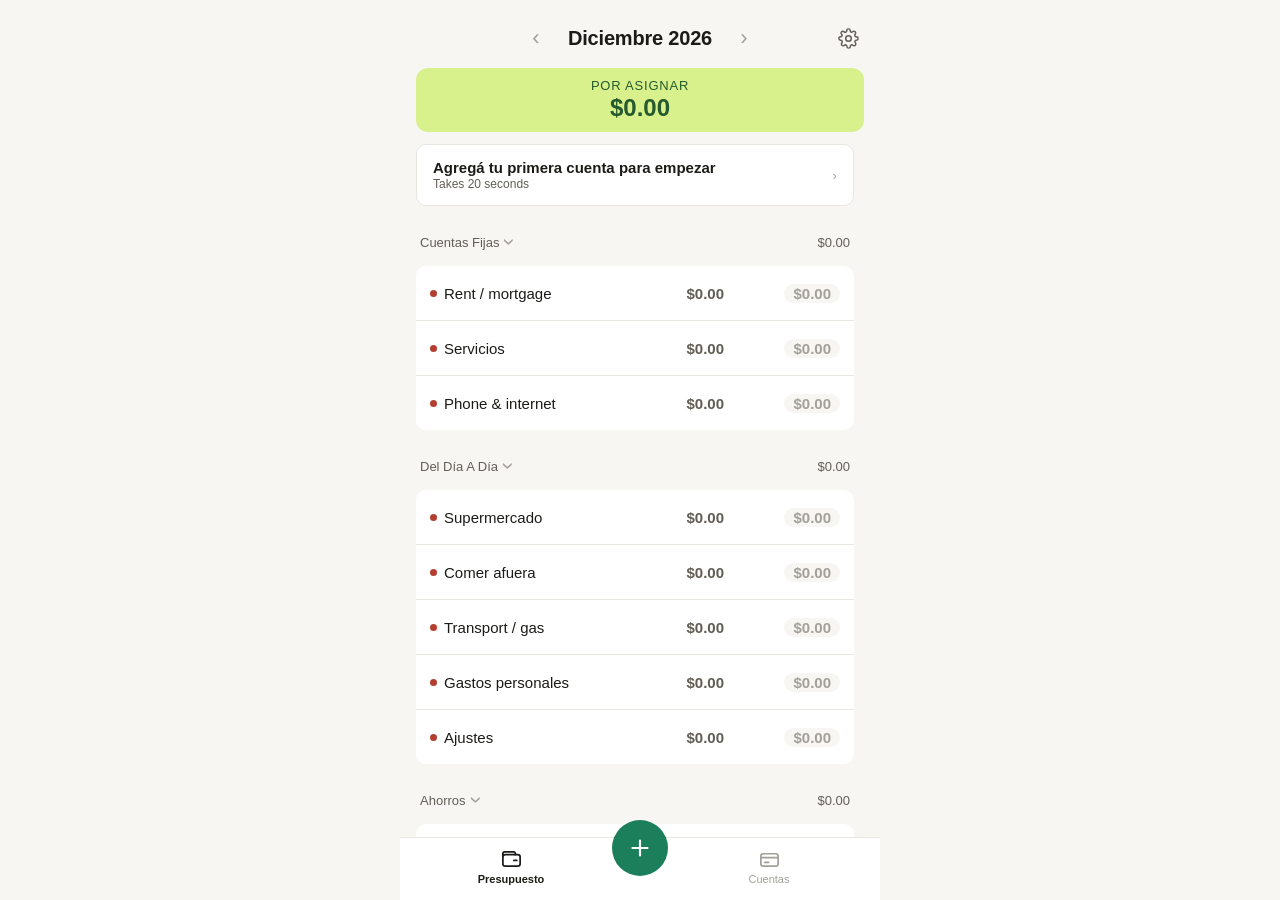
==== Index.html @ e672aa6c "Add files via upload" ====
<!doctype html>
<html lang="es">
<head><meta charset="UTF-8"><meta name="viewport" content="width=device-width, initial-scale=1.0">
<title>Tarn — vista previa</title><style>:root{--bg: #F7F6F3;--surface: #FFFFFF;--ink: #1C1B18;--ink2: #615E56;--ink3: #A3A099;--hairline: #E8E6E1;--green: #1A7F5A;--green-deep: #15684A;--greentint: #E8F3EE;--red: #B3402F;--redtint: #F7E9E6;--amber: #9A6B15;--ambertint: #F5EDDC;--zero: #8A877E;--dim: rgba(28, 27, 24, .35);--shadow-sheet: 0 -4px 24px rgba(0, 0, 0, .08);--radius-row: 10px;--radius-sheet: 16px;--dur: .18s;--dur-sheet: .24s;color-scheme:light}@media (prefers-color-scheme: dark){:root:not([data-theme=light]){--bg: #171614;--surface: #201F1C;--ink: #ECEAE4;--ink2: #A5A29A;--ink3: #6B6862;--hairline: #34322D;--green: #3FA97C;--green-deep: #4DBB8D;--greentint: #1E2E27;--red: #E06552;--redtint: #33221F;--amber: #D69A3A;--ambertint: #2E2617;--zero: #8A877E;--dim: rgba(0, 0, 0, .5);--shadow-sheet: 0 -4px 24px rgba(0, 0, 0, .4);color-scheme:dark}}:root[data-theme=dark]{--bg: #171614;--surface: #201F1C;--ink: #ECEAE4;--ink2: #A5A29A;--ink3: #6B6862;--hairline: #34322D;--green: #3FA97C;--green-deep: #4DBB8D;--greentint: #1E2E27;--red: #E06552;--redtint: #33221F;--amber: #D69A3A;--ambertint: #2E2617;--zero: #8A877E;--dim: rgba(0, 0, 0, .5);--shadow-sheet: 0 -4px 24px rgba(0, 0, 0, .4);color-scheme:dark}.chips-scroll{overflow-x:auto;scrollbar-width:none;-ms-overflow-style:none;-webkit-overflow-scrolling:touch;overscroll-behavior-x:contain}.chips-scroll::-webkit-scrollbar{display:none}*{box-sizing:border-box}html,body{margin:0;padding:0;background:var(--bg);color:var(--ink);font-family:-apple-system,BlinkMacSystemFont,SF Pro,Segoe UI,Roboto,sans-serif;-webkit-font-smoothing:antialiased;-webkit-tap-highlight-color:transparent}button{font-family:inherit;color:inherit;background:none;border:none;padding:0;cursor:pointer}input{font-family:inherit}.t-money-hero{font-size:2.125rem;font-weight:700;font-variant-numeric:tabular-nums;line-height:1.25}.t-title{font-size:1.375rem;font-weight:700}.t-money-row{font-size:1.0625rem;font-weight:600;font-variant-numeric:tabular-nums}.t-body{font-size:.9375rem;font-weight:400}.t-label{font-size:.8125rem;font-weight:500;text-transform:uppercase;letter-spacing:.06em}.t-caption{font-size:.75rem;font-weight:400}.tnum{font-variant-numeric:tabular-nums}*{scrollbar-width:thin;scrollbar-color:transparent transparent;transition:scrollbar-color .24s ease-out;touch-action:manipulation}input,select,textarea{font-size:1rem!important}*::-webkit-scrollbar{width:8px;height:8px}*::-webkit-scrollbar-thumb{background:transparent;border-radius:4px}*::-webkit-scrollbar-track{background:transparent}[data-scrolling]:not(.chips-scroll){scrollbar-color:var(--hairline) transparent}[data-scrolling]:not(.chips-scroll)::-webkit-scrollbar-thumb{background:var(--hairline)}@keyframes sheet-up{0%{transform:translateY(100%)}to{transform:translateY(0)}}@keyframes sheet-down{0%{transform:translateY(0)}to{transform:translateY(100%)}}@keyframes dim-in{0%{opacity:0}to{opacity:1}}@keyframes dim-out{0%{opacity:1}to{opacity:0}}@keyframes fade-in{0%{opacity:0}to{opacity:1}}@media (prefers-reduced-motion: reduce){*,*:before,*:after{animation-duration:1ms!important;transition-duration:1ms!important}}
</style></head>
<body><div id="root"></div><script type="module">var $m=Object.defineProperty;var Km=(e,t,n)=>t in e?$m(e,t,{enumerable:!0,configurable:!0,writable:!0,value:n}):e[t]=n;var Et=(e,t,n)=>Km(e,typeof t!="symbol"?t+"":t,n);(function(){const t=document.createElement("link").relList;if(t&&t.supports&&t.supports("modulepreload"))return;for(const o of document.querySelectorAll('link[rel="modulepreload"]'))r(o);new MutationObserver(o=>{for(const a of o)if(a.type==="childList")for(const u of a.addedNodes)u.tagName==="LINK"&&u.rel==="modulepreload"&&r(u)}).observe(document,{childList:!0,subtree:!0});function n(o){const a={};return o.integrity&&(a.integrity=o.integrity),o.referrerPolicy&&(a.referrerPolicy=o.referrerPolicy),o.crossOrigin==="use-credentials"?a.credentials="include":o.crossOrigin==="anonymous"?a.credentials="omit":a.credentials="same-origin",a}function r(o){if(o.ep)return;o.ep=!0;const a=n(o);fetch(o.href,a)}})();var rd=typeof globalThis<"u"?globalThis:typeof window<"u"?window:typeof global<"u"?global:typeof self<"u"?self:{};function Cf(e){return e&&e.__esModule&&Object.prototype.hasOwnProperty.call(e,"default")?e.default:e}var jf={exports:{}},Zl={},Ef={exports:{}},we={};/**
 * @license React
 * react.production.min.js
 *
 * Copyright (c) Facebook, Inc. and its affiliates.
 *
 * This source code is licensed under the MIT license found in the
 * LICENSE file in the root directory of this source tree.
 */var fo=Symbol.for("react.element"),Wm=Symbol.for("react.portal"),Hm=Symbol.for("react.fragment"),Um=Symbol.for("react.strict_mode"),Vm=Symbol.for("react.profiler"),qm=Symbol.for("react.provider"),Ym=Symbol.for("react.context"),Qm=Symbol.for("react.forward_ref"),Gm=Symbol.for("react.suspense"),Xm=Symbol.for("react.memo"),Zm=Symbol.for("react.lazy"),id=Symbol.iterator;function Jm(e){return e===null||typeof e!="object"?null:(e=id&&e[id]||e["@@iterator"],typeof e=="function"?e:null)}var Nf={isMounted:function(){return!1},enqueueForceUpdate:function(){},enqueueReplaceState:function(){},enqueueSetState:function(){}},If=Object.assign,Pf={};function oi(e,t,n){this.props=e,this.context=t,this.refs=Pf,this.updater=n||Nf}oi.prototype.isReactComponent={};oi.prototype.setState=function(e,t){if(typeof e!="object"&&typeof e!="function"&&e!=null)throw Error("setState(...): takes an object of state variables to update or a function which returns an object of state variables.");this.updater.enqueueSetState(this,e,t,"setState")};oi.prototype.forceUpdate=function(e){this.updater.enqueueForceUpdate(this,e,"forceUpdate")};function Tf(){}Tf.prototype=oi.prototype;function Cu(e,t,n){this.props=e,this.context=t,this.refs=Pf,this.updater=n||Nf}var ju=Cu.prototype=new Tf;ju.constructor=Cu;If(ju,oi.prototype);ju.isPureReactComponent=!0;var od=Array.isArray,Of=Object.prototype.hasOwnProperty,Eu={current:null},Af={key:!0,ref:!0,__self:!0,__source:!0};function Rf(e,t,n){var r,o={},a=null,u=null;if(t!=null)for(r in t.ref!==void 0&&(u=t.ref),t.key!==void 0&&(a=""+t.key),t)Of.call(t,r)&&!Af.hasOwnProperty(r)&&(o[r]=t[r]);var f=arguments.length-2;if(f===1)o.children=n;else if(1<f){for(var m=Array(f),g=0;g<f;g++)m[g]=arguments[g+2];o.children=m}if(e&&e.defaultProps)for(r in f=e.defaultProps,f)o[r]===void 0&&(o[r]=f[r]);return{$$typeof:fo,type:e,key:a,ref:u,props:o,_owner:Eu.current}}function ev(e,t){return{$$typeof:fo,type:e.type,key:t,ref:e.ref,props:e.props,_owner:e._owner}}function Nu(e){return typeof e=="object"&&e!==null&&e.$$typeof===fo}function tv(e){var t={"=":"=0",":":"=2"};return"$"+e.replace(/[=:]/g,function(n){return t[n]})}var ld=/\/+/g;function Qa(e,t){return typeof e=="object"&&e!==null&&e.key!=null?tv(""+e.key):t.toString(36)}function pl(e,t,n,r,o){var a=typeof e;(a==="undefined"||a==="boolean")&&(e=null);var u=!1;if(e===null)u=!0;else switch(a){case"string":case"number":u=!0;break;case"object":switch(e.$$typeof){case fo:case Wm:u=!0}}if(u)return u=e,o=o(u),e=r===""?"."+Qa(u,0):r,od(o)?(n="",e!=null&&(n=e.replace(ld,"$&/")+"/"),pl(o,t,n,"",function(g){return g})):o!=null&&(Nu(o)&&(o=ev(o,n+(!o.key||u&&u.key===o.key?"":(""+o.key).replace(ld,"$&/")+"/")+e)),t.push(o)),1;if(u=0,r=r===""?".":r+":",od(e))for(var f=0;f<e.length;f++){a=e[f];var m=r+Qa(a,f);u+=pl(a,t,n,m,o)}else if(m=Jm(e),typeof m=="function")for(e=m.call(e),f=0;!(a=e.next()).done;)a=a.value,m=r+Qa(a,f++),u+=pl(a,t,n,m,o);else if(a==="object")throw t=String(e),Error("Objects are not valid as a React child (found: "+(t==="[object Object]"?"object with keys {"+Object.keys(e).join(", ")+"}":t)+"). If you meant to render a collection of children, use an array instead.");return u}function qo(e,t,n){if(e==null)return e;var r=[],o=0;return pl(e,r,"","",function(a){return t.call(n,a,o++)}),r}function nv(e){if(e._status===-1){var t=e._result;t=t(),t.then(function(n){(e._status===0||e._status===-1)&&(e._status=1,e._result=n)},function(n){(e._status===0||e._status===-1)&&(e._status=2,e._result=n)}),e._status===-1&&(e._status=0,e._result=t)}if(e._status===1)return e._result.default;throw e._result}var yt={current:null},hl={transition:null},rv={ReactCurrentDispatcher:yt,ReactCurrentBatchConfig:hl,ReactCurrentOwner:Eu};function zf(){throw Error("act(...) is not supported in production builds of React.")}we.Children={map:qo,forEach:function(e,t,n){qo(e,function(){t.apply(this,arguments)},n)},count:function(e){var t=0;return qo(e,function(){t++}),t},toArray:function(e){return qo(e,function(t){return t})||[]},only:function(e){if(!Nu(e))throw Error("React.Children.only expected to receive a single React element child.");return e}};we.Component=oi;we.Fragment=Hm;we.Profiler=Vm;we.PureComponent=Cu;we.StrictMode=Um;we.Suspense=Gm;we.__SECRET_INTERNALS_DO_NOT_USE_OR_YOU_WILL_BE_FIRED=rv;we.act=zf;we.cloneElement=function(e,t,n){if(e==null)throw Error("React.cloneElement(...): The argument must be a React element, but you passed "+e+".");var r=If({},e.props),o=e.key,a=e.ref,u=e._owner;if(t!=null){if(t.ref!==void 0&&(a=t.ref,u=Eu.current),t.key!==void 0&&(o=""+t.key),e.type&&e.type.defaultProps)var f=e.type.defaultProps;for(m in t)Of.call(t,m)&&!Af.hasOwnProperty(m)&&(r[m]=t[m]===void 0&&f!==void 0?f[m]:t[m])}var m=arguments.length-2;if(m===1)r.children=n;else if(1<m){f=Array(m);for(var g=0;g<m;g++)f[g]=arguments[g+2];r.children=f}return{$$typeof:fo,type:e.type,key:o,ref:a,props:r,_owner:u}};we.createContext=function(e){return e={$$typeof:Ym,_currentValue:e,_currentValue2:e,_threadCount:0,Provider:null,Consumer:null,_defaultValue:null,_globalName:null},e.Provider={$$typeof:qm,_context:e},e.Consumer=e};we.createElement=Rf;we.createFactory=function(e){var t=Rf.bind(null,e);return t.type=e,t};we.createRef=function(){return{current:null}};we.forwardRef=function(e){return{$$typeof:Qm,render:e}};we.isValidElement=Nu;we.lazy=function(e){return{$$typeof:Zm,_payload:{_status:-1,_result:e},_init:nv}};we.memo=function(e,t){return{$$typeof:Xm,type:e,compare:t===void 0?null:t}};we.startTransition=function(e){var t=hl.transition;hl.transition={};try{e()}finally{hl.transition=t}};we.unstable_act=zf;we.useCallback=function(e,t){return yt.current.useCallback(e,t)};we.useContext=function(e){return yt.current.useContext(e)};we.useDebugValue=function(){};we.useDeferredValue=function(e){return yt.current.useDeferredValue(e)};we.useEffect=function(e,t){return yt.current.useEffect(e,t)};we.useId=function(){return yt.current.useId()};we.useImperativeHandle=function(e,t,n){return yt.current.useImperativeHandle(e,t,n)};we.useInsertionEffect=function(e,t){return yt.current.useInsertionEffect(e,t)};we.useLayoutEffect=function(e,t){return yt.current.useLayoutEffect(e,t)};we.useMemo=function(e,t){return yt.current.useMemo(e,t)};we.useReducer=function(e,t,n){return yt.current.useReducer(e,t,n)};we.useRef=function(e){return yt.current.useRef(e)};we.useState=function(e){return yt.current.useState(e)};we.useSyncExternalStore=function(e,t,n){return yt.current.useSyncExternalStore(e,t,n)};we.useTransition=function(){return yt.current.useTransition()};we.version="18.3.1";Ef.exports=we;var ee=Ef.exports;const iv=Cf(ee);/**
 * @license React
 * react-jsx-runtime.production.min.js
 *
 * Copyright (c) Facebook, Inc. and its affiliates.
 *
 * This source code is licensed under the MIT license found in the
 * LICENSE file in the root directory of this source tree.
 */var ov=ee,lv=Symbol.for("react.element"),av=Symbol.for("react.fragment"),sv=Object.prototype.hasOwnProperty,uv=ov.__SECRET_INTERNALS_DO_NOT_USE_OR_YOU_WILL_BE_FIRED.ReactCurrentOwner,cv={key:!0,ref:!0,__self:!0,__source:!0};function Df(e,t,n){var r,o={},a=null,u=null;n!==void 0&&(a=""+n),t.key!==void 0&&(a=""+t.key),t.ref!==void 0&&(u=t.ref);for(r in t)sv.call(t,r)&&!cv.hasOwnProperty(r)&&(o[r]=t[r]);if(e&&e.defaultProps)for(r in t=e.defaultProps,t)o[r]===void 0&&(o[r]=t[r]);return{$$typeof:lv,type:e,key:a,ref:u,props:o,_owner:uv.current}}Zl.Fragment=av;Zl.jsx=Df;Zl.jsxs=Df;jf.exports=Zl;var p=jf.exports,Cs={},Bf={exports:{}},Ot={},Mf={exports:{}},Lf={};/**
 * @license React
 * scheduler.production.min.js
 *
 * Copyright (c) Facebook, Inc. and its affiliates.
 *
 * This source code is licensed under the MIT license found in the
 * LICENSE file in the root directory of this source tree.
 */(function(e){function t(te,de){var fe=te.length;te.push(de);e:for(;0<fe;){var Ie=fe-1>>>1,je=te[Ie];if(0<o(je,de))te[Ie]=de,te[fe]=je,fe=Ie;else break e}}function n(te){return te.length===0?null:te[0]}function r(te){if(te.length===0)return null;var de=te[0],fe=te.pop();if(fe!==de){te[0]=fe;e:for(var Ie=0,je=te.length,Zt=je>>>1;Ie<Zt;){var Ge=2*(Ie+1)-1,Jt=te[Ge],nt=Ge+1,J=te[nt];if(0>o(Jt,fe))nt<je&&0>o(J,Jt)?(te[Ie]=J,te[nt]=fe,Ie=nt):(te[Ie]=Jt,te[Ge]=fe,Ie=Ge);else if(nt<je&&0>o(J,fe))te[Ie]=J,te[nt]=fe,Ie=nt;else break e}}return de}function o(te,de){var fe=te.sortIndex-de.sortIndex;return fe!==0?fe:te.id-de.id}if(typeof performance=="object"&&typeof performance.now=="function"){var a=performance;e.unstable_now=function(){return a.now()}}else{var u=Date,f=u.now();e.unstable_now=function(){return u.now()-f}}var m=[],g=[],C=1,S=null,b=3,L=!1,M=!1,F=!1,ae=typeof setTimeout=="function"?setTimeout:null,k=typeof clearTimeout=="function"?clearTimeout:null,x=typeof setImmediate<"u"?setImmediate:null;typeof navigator<"u"&&navigator.scheduling!==void 0&&navigator.scheduling.isInputPending!==void 0&&navigator.scheduling.isInputPending.bind(navigator.scheduling);function w(te){for(var de=n(g);de!==null;){if(de.callback===null)r(g);else if(de.startTime<=te)r(g),de.sortIndex=de.expirationTime,t(m,de);else break;de=n(g)}}function A(te){if(F=!1,w(te),!M)if(n(m)!==null)M=!0,$t(z);else{var de=n(g);de!==null&&un(A,de.startTime-te)}}function z(te,de){M=!1,F&&(F=!1,k(Z),Z=-1),L=!0;var fe=b;try{for(w(de),S=n(m);S!==null&&(!(S.expirationTime>de)||te&&!se());){var Ie=S.callback;if(typeof Ie=="function"){S.callback=null,b=S.priorityLevel;var je=Ie(S.expirationTime<=de);de=e.unstable_now(),typeof je=="function"?S.callback=je:S===n(m)&&r(m),w(de)}else r(m);S=n(m)}if(S!==null)var Zt=!0;else{var Ge=n(g);Ge!==null&&un(A,Ge.startTime-de),Zt=!1}return Zt}finally{S=null,b=fe,L=!1}}var $=!1,W=null,Z=-1,ye=5,q=-1;function se(){return!(e.unstable_now()-q<ye)}function Ee(){if(W!==null){var te=e.unstable_now();q=te;var de=!0;try{de=W(!0,te)}finally{de?tt():($=!1,W=null)}}else $=!1}var tt;if(typeof x=="function")tt=function(){x(Ee)};else if(typeof MessageChannel<"u"){var Xt=new MessageChannel,Cn=Xt.port2;Xt.port1.onmessage=Ee,tt=function(){Cn.postMessage(null)}}else tt=function(){ae(Ee,0)};function $t(te){W=te,$||($=!0,tt())}function un(te,de){Z=ae(function(){te(e.unstable_now())},de)}e.unstable_IdlePriority=5,e.unstable_ImmediatePriority=1,e.unstable_LowPriority=4,e.unstable_NormalPriority=3,e.unstable_Profiling=null,e.unstable_UserBlockingPriority=2,e.unstable_cancelCallback=function(te){te.callback=null},e.unstable_continueExecution=function(){M||L||(M=!0,$t(z))},e.unstable_forceFrameRate=function(te){0>te||125<te?console.error("forceFrameRate takes a positive int between 0 and 125, forcing frame rates higher than 125 fps is not supported"):ye=0<te?Math.floor(1e3/te):5},e.unstable_getCurrentPriorityLevel=function(){return b},e.unstable_getFirstCallbackNode=function(){return n(m)},e.unstable_next=function(te){switch(b){case 1:case 2:case 3:var de=3;break;default:de=b}var fe=b;b=de;try{return te()}finally{b=fe}},e.unstable_pauseExecution=function(){},e.unstable_requestPaint=function(){},e.unstable_runWithPriority=function(te,de){switch(te){case 1:case 2:case 3:case 4:case 5:break;default:te=3}var fe=b;b=te;try{return de()}finally{b=fe}},e.unstable_scheduleCallback=function(te,de,fe){var Ie=e.unstable_now();switch(typeof fe=="object"&&fe!==null?(fe=fe.delay,fe=typeof fe=="number"&&0<fe?Ie+fe:Ie):fe=Ie,te){case 1:var je=-1;break;case 2:je=250;break;case 5:je=1073741823;break;case 4:je=1e4;break;default:je=5e3}return je=fe+je,te={id:C++,callback:de,priorityLevel:te,startTime:fe,expirationTime:je,sortIndex:-1},fe>Ie?(te.sortIndex=fe,t(g,te),n(m)===null&&te===n(g)&&(F?(k(Z),Z=-1):F=!0,un(A,fe-Ie))):(te.sortIndex=je,t(m,te),M||L||(M=!0,$t(z))),te},e.unstable_shouldYield=se,e.unstable_wrapCallback=function(te){var de=b;return function(){var fe=b;b=de;try{return te.apply(this,arguments)}finally{b=fe}}}})(Lf);Mf.exports=Lf;var dv=Mf.exports;/**
 * @license React
 * react-dom.production.min.js
 *
 * Copyright (c) Facebook, Inc. and its affiliates.
 *
 * This source code is licensed under the MIT license found in the
 * LICENSE file in the root directory of this source tree.
 */var fv=ee,Tt=dv;function Q(e){for(var t="https://reactjs.org/docs/error-decoder.html?invariant="+e,n=1;n<arguments.length;n++)t+="&args[]="+encodeURIComponent(arguments[n]);return"Minified React error #"+e+"; visit "+t+" for the full message or use the non-minified dev environment for full errors and additional helpful warnings."}var Ff=new Set,qi={};function br(e,t){Zr(e,t),Zr(e+"Capture",t)}function Zr(e,t){for(qi[e]=t,e=0;e<t.length;e++)Ff.add(t[e])}var wn=!(typeof window>"u"||typeof window.document>"u"||typeof window.document.createElement>"u"),js=Object.prototype.hasOwnProperty,pv=/^[:A-Z_a-z\u00C0-\u00D6\u00D8-\u00F6\u00F8-\u02FF\u0370-\u037D\u037F-\u1FFF\u200C-\u200D\u2070-\u218F\u2C00-\u2FEF\u3001-\uD7FF\uF900-\uFDCF\uFDF0-\uFFFD][:A-Z_a-z\u00C0-\u00D6\u00D8-\u00F6\u00F8-\u02FF\u0370-\u037D\u037F-\u1FFF\u200C-\u200D\u2070-\u218F\u2C00-\u2FEF\u3001-\uD7FF\uF900-\uFDCF\uFDF0-\uFFFD\-.0-9\u00B7\u0300-\u036F\u203F-\u2040]*$/,ad={},sd={};function hv(e){return js.call(sd,e)?!0:js.call(ad,e)?!1:pv.test(e)?sd[e]=!0:(ad[e]=!0,!1)}function mv(e,t,n,r){if(n!==null&&n.type===0)return!1;switch(typeof t){case"function":case"symbol":return!0;case"boolean":return r?!1:n!==null?!n.acceptsBooleans:(e=e.toLowerCase().slice(0,5),e!=="data-"&&e!=="aria-");default:return!1}}function vv(e,t,n,r){if(t===null||typeof t>"u"||mv(e,t,n,r))return!0;if(r)return!1;if(n!==null)switch(n.type){case 3:return!t;case 4:return t===!1;case 5:return isNaN(t);case 6:return isNaN(t)||1>t}return!1}function gt(e,t,n,r,o,a,u){this.acceptsBooleans=t===2||t===3||t===4,this.attributeName=r,this.attributeNamespace=o,this.mustUseProperty=n,this.propertyName=e,this.type=t,this.sanitizeURL=a,this.removeEmptyString=u}var ot={};"children dangerouslySetInnerHTML defaultValue defaultChecked innerHTML suppressContentEditableWarning suppressHydrationWarning style".split(" ").forEach(function(e){ot[e]=new gt(e,0,!1,e,null,!1,!1)});[["acceptCharset","accept-charset"],["className","class"],["htmlFor","for"],["httpEquiv","http-equiv"]].forEach(function(e){var t=e[0];ot[t]=new gt(t,1,!1,e[1],null,!1,!1)});["contentEditable","draggable","spellCheck","value"].forEach(function(e){ot[e]=new gt(e,2,!1,e.toLowerCase(),null,!1,!1)});["autoReverse","externalResourcesRequired","focusable","preserveAlpha"].forEach(function(e){ot[e]=new gt(e,2,!1,e,null,!1,!1)});"allowFullScreen async autoFocus autoPlay controls default defer disabled disablePictureInPicture disableRemotePlayback formNoValidate hidden loop noModule noValidate open playsInline readOnly required reversed scoped seamless itemScope".split(" ").forEach(function(e){ot[e]=new gt(e,3,!1,e.toLowerCase(),null,!1,!1)});["checked","multiple","muted","selected"].forEach(function(e){ot[e]=new gt(e,3,!0,e,null,!1,!1)});["capture","download"].forEach(function(e){ot[e]=new gt(e,4,!1,e,null,!1,!1)});["cols","rows","size","span"].forEach(function(e){ot[e]=new gt(e,6,!1,e,null,!1,!1)});["rowSpan","start"].forEach(function(e){ot[e]=new gt(e,5,!1,e.toLowerCase(),null,!1,!1)});var Iu=/[\-:]([a-z])/g;function Pu(e){return e[1].toUpperCase()}"accent-height alignment-baseline arabic-form baseline-shift cap-height clip-path clip-rule color-interpolation color-interpolation-filters color-profile color-rendering dominant-baseline enable-background fill-opacity fill-rule flood-color flood-opacity font-family font-size font-size-adjust font-stretch font-style font-variant font-weight glyph-name glyph-orientation-horizontal glyph-orientation-vertical horiz-adv-x horiz-origin-x image-rendering letter-spacing lighting-color marker-end marker-mid marker-start overline-position overline-thickness paint-order panose-1 pointer-events rendering-intent shape-rendering stop-color stop-opacity strikethrough-position strikethrough-thickness stroke-dasharray stroke-dashoffset stroke-linecap stroke-linejoin stroke-miterlimit stroke-opacity stroke-width text-anchor text-decoration text-rendering underline-position underline-thickness unicode-bidi unicode-range units-per-em v-alphabetic v-hanging v-ideographic v-mathematical vector-effect vert-adv-y vert-origin-x vert-origin-y word-spacing writing-mode xmlns:xlink x-height".split(" ").forEach(function(e){var t=e.replace(Iu,Pu);ot[t]=new gt(t,1,!1,e,null,!1,!1)});"xlink:actuate xlink:arcrole xlink:role xlink:show xlink:title xlink:type".split(" ").forEach(function(e){var t=e.replace(Iu,Pu);ot[t]=new gt(t,1,!1,e,"http://www.w3.org/1999/xlink",!1,!1)});["xml:base","xml:lang","xml:space"].forEach(function(e){var t=e.replace(Iu,Pu);ot[t]=new gt(t,1,!1,e,"http://www.w3.org/XML/1998/namespace",!1,!1)});["tabIndex","crossOrigin"].forEach(function(e){ot[e]=new gt(e,1,!1,e.toLowerCase(),null,!1,!1)});ot.xlinkHref=new gt("xlinkHref",1,!1,"xlink:href","http://www.w3.org/1999/xlink",!0,!1);["src","href","action","formAction"].forEach(function(e){ot[e]=new gt(e,1,!1,e.toLowerCase(),null,!0,!0)});function Tu(e,t,n,r){var o=ot.hasOwnProperty(t)?ot[t]:null;(o!==null?o.type!==0:r||!(2<t.length)||t[0]!=="o"&&t[0]!=="O"||t[1]!=="n"&&t[1]!=="N")&&(vv(t,n,o,r)&&(n=null),r||o===null?hv(t)&&(n===null?e.removeAttribute(t):e.setAttribute(t,""+n)):o.mustUseProperty?e[o.propertyName]=n===null?o.type===3?!1:"":n:(t=o.attributeName,r=o.attributeNamespace,n===null?e.removeAttribute(t):(o=o.type,n=o===3||o===4&&n===!0?"":""+n,r?e.setAttributeNS(r,t,n):e.setAttribute(t,n))))}var _n=fv.__SECRET_INTERNALS_DO_NOT_USE_OR_YOU_WILL_BE_FIRED,Yo=Symbol.for("react.element"),Rr=Symbol.for("react.portal"),zr=Symbol.for("react.fragment"),Ou=Symbol.for("react.strict_mode"),Es=Symbol.for("react.profiler"),$f=Symbol.for("react.provider"),Kf=Symbol.for("react.context"),Au=Symbol.for("react.forward_ref"),Ns=Symbol.for("react.suspense"),Is=Symbol.for("react.suspense_list"),Ru=Symbol.for("react.memo"),An=Symbol.for("react.lazy"),Wf=Symbol.for("react.offscreen"),ud=Symbol.iterator;function Ci(e){return e===null||typeof e!="object"?null:(e=ud&&e[ud]||e["@@iterator"],typeof e=="function"?e:null)}var Fe=Object.assign,Ga;function Ai(e){if(Ga===void 0)try{throw Error()}catch(n){var t=n.stack.trim().match(/\n( *(at )?)/);Ga=t&&t[1]||""}return`
`+Ga+e}var Xa=!1;function Za(e,t){if(!e||Xa)return"";Xa=!0;var n=Error.prepareStackTrace;Error.prepareStackTrace=void 0;try{if(t)if(t=function(){throw Error()},Object.defineProperty(t.prototype,"props",{set:function(){throw Error()}}),typeof Reflect=="object"&&Reflect.construct){try{Reflect.construct(t,[])}catch(g){var r=g}Reflect.construct(e,[],t)}else{try{t.call()}catch(g){r=g}e.call(t.prototype)}else{try{throw Error()}catch(g){r=g}e()}}catch(g){if(g&&r&&typeof g.stack=="string"){for(var o=g.stack.split(`
`),a=r.stack.split(`
`),u=o.length-1,f=a.length-1;1<=u&&0<=f&&o[u]!==a[f];)f--;for(;1<=u&&0<=f;u--,f--)if(o[u]!==a[f]){if(u!==1||f!==1)do if(u--,f--,0>f||o[u]!==a[f]){var m=`
`+o[u].replace(" at new "," at ");return e.displayName&&m.includes("<anonymous>")&&(m=m.replace("<anonymous>",e.displayName)),m}while(1<=u&&0<=f);break}}}finally{Xa=!1,Error.prepareStackTrace=n}return(e=e?e.displayName||e.name:"")?Ai(e):""}function yv(e){switch(e.tag){case 5:return Ai(e.type);case 16:return Ai("Lazy");case 13:return Ai("Suspense");case 19:return Ai("SuspenseList");case 0:case 2:case 15:return e=Za(e.type,!1),e;case 11:return e=Za(e.type.render,!1),e;case 1:return e=Za(e.type,!0),e;default:return""}}function Ps(e){if(e==null)return null;if(typeof e=="function")return e.displayName||e.name||null;if(typeof e=="string")return e;switch(e){case zr:return"Fragment";case Rr:return"Portal";case Es:return"Profiler";case Ou:return"StrictMode";case Ns:return"Suspense";case Is:return"SuspenseList"}if(typeof e=="object")switch(e.$$typeof){case Kf:return(e.displayName||"Context")+".Consumer";case $f:return(e._context.displayName||"Context")+".Provider";case Au:var t=e.render;return e=e.displayName,e||(e=t.displayName||t.name||"",e=e!==""?"ForwardRef("+e+")":"ForwardRef"),e;case Ru:return t=e.displayName||null,t!==null?t:Ps(e.type)||"Memo";case An:t=e._payload,e=e._init;try{return Ps(e(t))}catch{}}return null}function gv(e){var t=e.type;switch(e.tag){case 24:return"Cache";case 9:return(t.displayName||"Context")+".Consumer";case 10:return(t._context.displayName||"Context")+".Provider";case 18:return"DehydratedFragment";case 11:return e=t.render,e=e.displayName||e.name||"",t.displayName||(e!==""?"ForwardRef("+e+")":"ForwardRef");case 7:return"Fragment";case 5:return t;case 4:return"Portal";case 3:return"Root";case 6:return"Text";case 16:return Ps(t);case 8:return t===Ou?"StrictMode":"Mode";case 22:return"Offscreen";case 12:return"Profiler";case 21:return"Scope";case 13:return"Suspense";case 19:return"SuspenseList";case 25:return"TracingMarker";case 1:case 0:case 17:case 2:case 14:case 15:if(typeof t=="function")return t.displayName||t.name||null;if(typeof t=="string")return t}return null}function qn(e){switch(typeof e){case"boolean":case"number":case"string":case"undefined":return e;case"object":return e;default:return""}}function Hf(e){var t=e.type;return(e=e.nodeName)&&e.toLowerCase()==="input"&&(t==="checkbox"||t==="radio")}function xv(e){var t=Hf(e)?"checked":"value",n=Object.getOwnPropertyDescriptor(e.constructor.prototype,t),r=""+e[t];if(!e.hasOwnProperty(t)&&typeof n<"u"&&typeof n.get=="function"&&typeof n.set=="function"){var o=n.get,a=n.set;return Object.defineProperty(e,t,{configurable:!0,get:function(){return o.call(this)},set:function(u){r=""+u,a.call(this,u)}}),Object.defineProperty(e,t,{enumerable:n.enumerable}),{getValue:function(){return r},setValue:function(u){r=""+u},stopTracking:function(){e._valueTracker=null,delete e[t]}}}}function Qo(e){e._valueTracker||(e._valueTracker=xv(e))}function Uf(e){if(!e)return!1;var t=e._valueTracker;if(!t)return!0;var n=t.getValue(),r="";return e&&(r=Hf(e)?e.checked?"true":"false":e.value),e=r,e!==n?(t.setValue(e),!0):!1}function jl(e){if(e=e||(typeof document<"u"?document:void 0),typeof e>"u")return null;try{return e.activeElement||e.body}catch{return e.body}}function Ts(e,t){var n=t.checked;return Fe({},t,{defaultChecked:void 0,defaultValue:void 0,value:void 0,checked:n??e._wrapperState.initialChecked})}function cd(e,t){var n=t.defaultValue==null?"":t.defaultValue,r=t.checked!=null?t.checked:t.defaultChecked;n=qn(t.value!=null?t.value:n),e._wrapperState={initialChecked:r,initialValue:n,controlled:t.type==="checkbox"||t.type==="radio"?t.checked!=null:t.value!=null}}function Vf(e,t){t=t.checked,t!=null&&Tu(e,"checked",t,!1)}function Os(e,t){Vf(e,t);var n=qn(t.value),r=t.type;if(n!=null)r==="number"?(n===0&&e.value===""||e.value!=n)&&(e.value=""+n):e.value!==""+n&&(e.value=""+n);else if(r==="submit"||r==="reset"){e.removeAttribute("value");return}t.hasOwnProperty("value")?As(e,t.type,n):t.hasOwnProperty("defaultValue")&&As(e,t.type,qn(t.defaultValue)),t.checked==null&&t.defaultChecked!=null&&(e.defaultChecked=!!t.defaultChecked)}function dd(e,t,n){if(t.hasOwnProperty("value")||t.hasOwnProperty("defaultValue")){var r=t.type;if(!(r!=="submit"&&r!=="reset"||t.value!==void 0&&t.value!==null))return;t=""+e._wrapperState.initialValue,n||t===e.value||(e.value=t),e.defaultValue=t}n=e.name,n!==""&&(e.name=""),e.defaultChecked=!!e._wrapperState.initialChecked,n!==""&&(e.name=n)}function As(e,t,n){(t!=="number"||jl(e.ownerDocument)!==e)&&(n==null?e.defaultValue=""+e._wrapperState.initialValue:e.defaultValue!==""+n&&(e.defaultValue=""+n))}var Ri=Array.isArray;function Vr(e,t,n,r){if(e=e.options,t){t={};for(var o=0;o<n.length;o++)t["$"+n[o]]=!0;for(n=0;n<e.length;n++)o=t.hasOwnProperty("$"+e[n].value),e[n].selected!==o&&(e[n].selected=o),o&&r&&(e[n].defaultSelected=!0)}else{for(n=""+qn(n),t=null,o=0;o<e.length;o++){if(e[o].value===n){e[o].selected=!0,r&&(e[o].defaultSelected=!0);return}t!==null||e[o].disabled||(t=e[o])}t!==null&&(t.selected=!0)}}function Rs(e,t){if(t.dangerouslySetInnerHTML!=null)throw Error(Q(91));return Fe({},t,{value:void 0,defaultValue:void 0,children:""+e._wrapperState.initialValue})}function fd(e,t){var n=t.value;if(n==null){if(n=t.children,t=t.defaultValue,n!=null){if(t!=null)throw Error(Q(92));if(Ri(n)){if(1<n.length)throw Error(Q(93));n=n[0]}t=n}t==null&&(t=""),n=t}e._wrapperState={initialValue:qn(n)}}function qf(e,t){var n=qn(t.value),r=qn(t.defaultValue);n!=null&&(n=""+n,n!==e.value&&(e.value=n),t.defaultValue==null&&e.defaultValue!==n&&(e.defaultValue=n)),r!=null&&(e.defaultValue=""+r)}function pd(e){var t=e.textContent;t===e._wrapperState.initialValue&&t!==""&&t!==null&&(e.value=t)}function Yf(e){switch(e){case"svg":return"http://www.w3.org/2000/svg";case"math":return"http://www.w3.org/1998/Math/MathML";default:return"http://www.w3.org/1999/xhtml"}}function zs(e,t){return e==null||e==="http://www.w3.org/1999/xhtml"?Yf(t):e==="http://www.w3.org/2000/svg"&&t==="foreignObject"?"http://www.w3.org/1999/xhtml":e}var Go,Qf=function(e){return typeof MSApp<"u"&&MSApp.execUnsafeLocalFunction?function(t,n,r,o){MSApp.execUnsafeLocalFunction(function(){return e(t,n,r,o)})}:e}(function(e,t){if(e.namespaceURI!=="http://www.w3.org/2000/svg"||"innerHTML"in e)e.innerHTML=t;else{for(Go=Go||document.createElement("div"),Go.innerHTML="<svg>"+t.valueOf().toString()+"</svg>",t=Go.firstChild;e.firstChild;)e.removeChild(e.firstChild);for(;t.firstChild;)e.appendChild(t.firstChild)}});function Yi(e,t){if(t){var n=e.firstChild;if(n&&n===e.lastChild&&n.nodeType===3){n.nodeValue=t;return}}e.textContent=t}var Bi={animationIterationCount:!0,aspectRatio:!0,borderImageOutset:!0,borderImageSlice:!0,borderImageWidth:!0,boxFlex:!0,boxFlexGroup:!0,boxOrdinalGroup:!0,columnCount:!0,columns:!0,flex:!0,flexGrow:!0,flexPositive:!0,flexShrink:!0,flexNegative:!0,flexOrder:!0,gridArea:!0,gridRow:!0,gridRowEnd:!0,gridRowSpan:!0,gridRowStart:!0,gridColumn:!0,gridColumnEnd:!0,gridColumnSpan:!0,gridColumnStart:!0,fontWeight:!0,lineClamp:!0,lineHeight:!0,opacity:!0,order:!0,orphans:!0,tabSize:!0,widows:!0,zIndex:!0,zoom:!0,fillOpacity:!0,floodOpacity:!0,stopOpacity:!0,strokeDasharray:!0,strokeDashoffset:!0,strokeMiterlimit:!0,strokeOpacity:!0,strokeWidth:!0},wv=["Webkit","ms","Moz","O"];Object.keys(Bi).forEach(function(e){wv.forEach(function(t){t=t+e.charAt(0).toUpperCase()+e.substring(1),Bi[t]=Bi[e]})});function Gf(e,t,n){return t==null||typeof t=="boolean"||t===""?"":n||typeof t!="number"||t===0||Bi.hasOwnProperty(e)&&Bi[e]?(""+t).trim():t+"px"}function Xf(e,t){e=e.style;for(var n in t)if(t.hasOwnProperty(n)){var r=n.indexOf("--")===0,o=Gf(n,t[n],r);n==="float"&&(n="cssFloat"),r?e.setProperty(n,o):e[n]=o}}var kv=Fe({menuitem:!0},{area:!0,base:!0,br:!0,col:!0,embed:!0,hr:!0,img:!0,input:!0,keygen:!0,link:!0,meta:!0,param:!0,source:!0,track:!0,wbr:!0});function Ds(e,t){if(t){if(kv[e]&&(t.children!=null||t.dangerouslySetInnerHTML!=null))throw Error(Q(137,e));if(t.dangerouslySetInnerHTML!=null){if(t.children!=null)throw Error(Q(60));if(typeof t.dangerouslySetInnerHTML!="object"||!("__html"in t.dangerouslySetInnerHTML))throw Error(Q(61))}if(t.style!=null&&typeof t.style!="object")throw Error(Q(62))}}function Bs(e,t){if(e.indexOf("-")===-1)return typeof t.is=="string";switch(e){case"annotation-xml":case"color-profile":case"font-face":case"font-face-src":case"font-face-uri":case"font-face-format":case"font-face-name":case"missing-glyph":return!1;default:return!0}}var Ms=null;function zu(e){return e=e.target||e.srcElement||window,e.correspondingUseElement&&(e=e.correspondingUseElement),e.nodeType===3?e.parentNode:e}var Ls=null,qr=null,Yr=null;function hd(e){if(e=mo(e)){if(typeof Ls!="function")throw Error(Q(280));var t=e.stateNode;t&&(t=ra(t),Ls(e.stateNode,e.type,t))}}function Zf(e){qr?Yr?Yr.push(e):Yr=[e]:qr=e}function Jf(){if(qr){var e=qr,t=Yr;if(Yr=qr=null,hd(e),t)for(e=0;e<t.length;e++)hd(t[e])}}function ep(e,t){return e(t)}function tp(){}var Ja=!1;function np(e,t,n){if(Ja)return e(t,n);Ja=!0;try{return ep(e,t,n)}finally{Ja=!1,(qr!==null||Yr!==null)&&(tp(),Jf())}}function Qi(e,t){var n=e.stateNode;if(n===null)return null;var r=ra(n);if(r===null)return null;n=r[t];e:switch(t){case"onClick":case"onClickCapture":case"onDoubleClick":case"onDoubleClickCapture":case"onMouseDown":case"onMouseDownCapture":case"onMouseMove":case"onMouseMoveCapture":case"onMouseUp":case"onMouseUpCapture":case"onMouseEnter":(r=!r.disabled)||(e=e.type,r=!(e==="button"||e==="input"||e==="select"||e==="textarea")),e=!r;break e;default:e=!1}if(e)return null;if(n&&typeof n!="function")throw Error(Q(231,t,typeof n));return n}var Fs=!1;if(wn)try{var ji={};Object.defineProperty(ji,"passive",{get:function(){Fs=!0}}),window.addEventListener("test",ji,ji),window.removeEventListener("test",ji,ji)}catch{Fs=!1}function Sv(e,t,n,r,o,a,u,f,m){var g=Array.prototype.slice.call(arguments,3);try{t.apply(n,g)}catch(C){this.onError(C)}}var Mi=!1,El=null,Nl=!1,$s=null,bv={onError:function(e){Mi=!0,El=e}};function _v(e,t,n,r,o,a,u,f,m){Mi=!1,El=null,Sv.apply(bv,arguments)}function Cv(e,t,n,r,o,a,u,f,m){if(_v.apply(this,arguments),Mi){if(Mi){var g=El;Mi=!1,El=null}else throw Error(Q(198));Nl||(Nl=!0,$s=g)}}function _r(e){var t=e,n=e;if(e.alternate)for(;t.return;)t=t.return;else{e=t;do t=e,t.flags&4098&&(n=t.return),e=t.return;while(e)}return t.tag===3?n:null}function rp(e){if(e.tag===13){var t=e.memoizedState;if(t===null&&(e=e.alternate,e!==null&&(t=e.memoizedState)),t!==null)return t.dehydrated}return null}function md(e){if(_r(e)!==e)throw Error(Q(188))}function jv(e){var t=e.alternate;if(!t){if(t=_r(e),t===null)throw Error(Q(188));return t!==e?null:e}for(var n=e,r=t;;){var o=n.return;if(o===null)break;var a=o.alternate;if(a===null){if(r=o.return,r!==null){n=r;continue}break}if(o.child===a.child){for(a=o.child;a;){if(a===n)return md(o),e;if(a===r)return md(o),t;a=a.sibling}throw Error(Q(188))}if(n.return!==r.return)n=o,r=a;else{for(var u=!1,f=o.child;f;){if(f===n){u=!0,n=o,r=a;break}if(f===r){u=!0,r=o,n=a;break}f=f.sibling}if(!u){for(f=a.child;f;){if(f===n){u=!0,n=a,r=o;break}if(f===r){u=!0,r=a,n=o;break}f=f.sibling}if(!u)throw Error(Q(189))}}if(n.alternate!==r)throw Error(Q(190))}if(n.tag!==3)throw Error(Q(188));return n.stateNode.current===n?e:t}function ip(e){return e=jv(e),e!==null?op(e):null}function op(e){if(e.tag===5||e.tag===6)return e;for(e=e.child;e!==null;){var t=op(e);if(t!==null)return t;e=e.sibling}return null}var lp=Tt.unstable_scheduleCallback,vd=Tt.unstable_cancelCallback,Ev=Tt.unstable_shouldYield,Nv=Tt.unstable_requestPaint,Ue=Tt.unstable_now,Iv=Tt.unstable_getCurrentPriorityLevel,Du=Tt.unstable_ImmediatePriority,ap=Tt.unstable_UserBlockingPriority,Il=Tt.unstable_NormalPriority,Pv=Tt.unstable_LowPriority,sp=Tt.unstable_IdlePriority,Jl=null,an=null;function Tv(e){if(an&&typeof an.onCommitFiberRoot=="function")try{an.onCommitFiberRoot(Jl,e,void 0,(e.current.flags&128)===128)}catch{}}var qt=Math.clz32?Math.clz32:Rv,Ov=Math.log,Av=Math.LN2;function Rv(e){return e>>>=0,e===0?32:31-(Ov(e)/Av|0)|0}var Xo=64,Zo=4194304;function zi(e){switch(e&-e){case 1:return 1;case 2:return 2;case 4:return 4;case 8:return 8;case 16:return 16;case 32:return 32;case 64:case 128:case 256:case 512:case 1024:case 2048:case 4096:case 8192:case 16384:case 32768:case 65536:case 131072:case 262144:case 524288:case 1048576:case 2097152:return e&4194240;case 4194304:case 8388608:case 16777216:case 33554432:case 67108864:return e&130023424;case 134217728:return 134217728;case 268435456:return 268435456;case 536870912:return 536870912;case 1073741824:return 1073741824;default:return e}}function Pl(e,t){var n=e.pendingLanes;if(n===0)return 0;var r=0,o=e.suspendedLanes,a=e.pingedLanes,u=n&268435455;if(u!==0){var f=u&~o;f!==0?r=zi(f):(a&=u,a!==0&&(r=zi(a)))}else u=n&~o,u!==0?r=zi(u):a!==0&&(r=zi(a));if(r===0)return 0;if(t!==0&&t!==r&&!(t&o)&&(o=r&-r,a=t&-t,o>=a||o===16&&(a&4194240)!==0))return t;if(r&4&&(r|=n&16),t=e.entangledLanes,t!==0)for(e=e.entanglements,t&=r;0<t;)n=31-qt(t),o=1<<n,r|=e[n],t&=~o;return r}function zv(e,t){switch(e){case 1:case 2:case 4:return t+250;case 8:case 16:case 32:case 64:case 128:case 256:case 512:case 1024:case 2048:case 4096:case 8192:case 16384:case 32768:case 65536:case 131072:case 262144:case 524288:case 1048576:case 2097152:return t+5e3;case 4194304:case 8388608:case 16777216:case 33554432:case 67108864:return-1;case 134217728:case 268435456:case 536870912:case 1073741824:return-1;default:return-1}}function Dv(e,t){for(var n=e.suspendedLanes,r=e.pingedLanes,o=e.expirationTimes,a=e.pendingLanes;0<a;){var u=31-qt(a),f=1<<u,m=o[u];m===-1?(!(f&n)||f&r)&&(o[u]=zv(f,t)):m<=t&&(e.expiredLanes|=f),a&=~f}}function Ks(e){return e=e.pendingLanes&-1073741825,e!==0?e:e&1073741824?1073741824:0}function up(){var e=Xo;return Xo<<=1,!(Xo&4194240)&&(Xo=64),e}function es(e){for(var t=[],n=0;31>n;n++)t.push(e);return t}function po(e,t,n){e.pendingLanes|=t,t!==536870912&&(e.suspendedLanes=0,e.pingedLanes=0),e=e.eventTimes,t=31-qt(t),e[t]=n}function Bv(e,t){var n=e.pendingLanes&~t;e.pendingLanes=t,e.suspendedLanes=0,e.pingedLanes=0,e.expiredLanes&=t,e.mutableReadLanes&=t,e.entangledLanes&=t,t=e.entanglements;var r=e.eventTimes;for(e=e.expirationTimes;0<n;){var o=31-qt(n),a=1<<o;t[o]=0,r[o]=-1,e[o]=-1,n&=~a}}function Bu(e,t){var n=e.entangledLanes|=t;for(e=e.entanglements;n;){var r=31-qt(n),o=1<<r;o&t|e[r]&t&&(e[r]|=t),n&=~o}}var Ne=0;function cp(e){return e&=-e,1<e?4<e?e&268435455?16:536870912:4:1}var dp,Mu,fp,pp,hp,Ws=!1,Jo=[],Ln=null,Fn=null,$n=null,Gi=new Map,Xi=new Map,zn=[],Mv="mousedown mouseup touchcancel touchend touchstart auxclick dblclick pointercancel pointerdown pointerup dragend dragstart drop compositionend compositionstart keydown keypress keyup input textInput copy cut paste click change contextmenu reset submit".split(" ");function yd(e,t){switch(e){case"focusin":case"focusout":Ln=null;break;case"dragenter":case"dragleave":Fn=null;break;case"mouseover":case"mouseout":$n=null;break;case"pointerover":case"pointerout":Gi.delete(t.pointerId);break;case"gotpointercapture":case"lostpointercapture":Xi.delete(t.pointerId)}}function Ei(e,t,n,r,o,a){return e===null||e.nativeEvent!==a?(e={blockedOn:t,domEventName:n,eventSystemFlags:r,nativeEvent:a,targetContainers:[o]},t!==null&&(t=mo(t),t!==null&&Mu(t)),e):(e.eventSystemFlags|=r,t=e.targetContainers,o!==null&&t.indexOf(o)===-1&&t.push(o),e)}function Lv(e,t,n,r,o){switch(t){case"focusin":return Ln=Ei(Ln,e,t,n,r,o),!0;case"dragenter":return Fn=Ei(Fn,e,t,n,r,o),!0;case"mouseover":return $n=Ei($n,e,t,n,r,o),!0;case"pointerover":var a=o.pointerId;return Gi.set(a,Ei(Gi.get(a)||null,e,t,n,r,o)),!0;case"gotpointercapture":return a=o.pointerId,Xi.set(a,Ei(Xi.get(a)||null,e,t,n,r,o)),!0}return!1}function mp(e){var t=dr(e.target);if(t!==null){var n=_r(t);if(n!==null){if(t=n.tag,t===13){if(t=rp(n),t!==null){e.blockedOn=t,hp(e.priority,function(){fp(n)});return}}else if(t===3&&n.stateNode.current.memoizedState.isDehydrated){e.blockedOn=n.tag===3?n.stateNode.containerInfo:null;return}}}e.blockedOn=null}function ml(e){if(e.blockedOn!==null)return!1;for(var t=e.targetContainers;0<t.length;){var n=Hs(e.domEventName,e.eventSystemFlags,t[0],e.nativeEvent);if(n===null){n=e.nativeEvent;var r=new n.constructor(n.type,n);Ms=r,n.target.dispatchEvent(r),Ms=null}else return t=mo(n),t!==null&&Mu(t),e.blockedOn=n,!1;t.shift()}return!0}function gd(e,t,n){ml(e)&&n.delete(t)}function Fv(){Ws=!1,Ln!==null&&ml(Ln)&&(Ln=null),Fn!==null&&ml(Fn)&&(Fn=null),$n!==null&&ml($n)&&($n=null),Gi.forEach(gd),Xi.forEach(gd)}function Ni(e,t){e.blockedOn===t&&(e.blockedOn=null,Ws||(Ws=!0,Tt.unstable_scheduleCallback(Tt.unstable_NormalPriority,Fv)))}function Zi(e){function t(o){return Ni(o,e)}if(0<Jo.length){Ni(Jo[0],e);for(var n=1;n<Jo.length;n++){var r=Jo[n];r.blockedOn===e&&(r.blockedOn=null)}}for(Ln!==null&&Ni(Ln,e),Fn!==null&&Ni(Fn,e),$n!==null&&Ni($n,e),Gi.forEach(t),Xi.forEach(t),n=0;n<zn.length;n++)r=zn[n],r.blockedOn===e&&(r.blockedOn=null);for(;0<zn.length&&(n=zn[0],n.blockedOn===null);)mp(n),n.blockedOn===null&&zn.shift()}var Qr=_n.ReactCurrentBatchConfig,Tl=!0;function $v(e,t,n,r){var o=Ne,a=Qr.transition;Qr.transition=null;try{Ne=1,Lu(e,t,n,r)}finally{Ne=o,Qr.transition=a}}function Kv(e,t,n,r){var o=Ne,a=Qr.transition;Qr.transition=null;try{Ne=4,Lu(e,t,n,r)}finally{Ne=o,Qr.transition=a}}function Lu(e,t,n,r){if(Tl){var o=Hs(e,t,n,r);if(o===null)cs(e,t,r,Ol,n),yd(e,r);else if(Lv(o,e,t,n,r))r.stopPropagation();else if(yd(e,r),t&4&&-1<Mv.indexOf(e)){for(;o!==null;){var a=mo(o);if(a!==null&&dp(a),a=Hs(e,t,n,r),a===null&&cs(e,t,r,Ol,n),a===o)break;o=a}o!==null&&r.stopPropagation()}else cs(e,t,r,null,n)}}var Ol=null;function Hs(e,t,n,r){if(Ol=null,e=zu(r),e=dr(e),e!==null)if(t=_r(e),t===null)e=null;else if(n=t.tag,n===13){if(e=rp(t),e!==null)return e;e=null}else if(n===3){if(t.stateNode.current.memoizedState.isDehydrated)return t.tag===3?t.stateNode.containerInfo:null;e=null}else t!==e&&(e=null);return Ol=e,null}function vp(e){switch(e){case"cancel":case"click":case"close":case"contextmenu":case"copy":case"cut":case"auxclick":case"dblclick":case"dragend":case"dragstart":case"drop":case"focusin":case"focusout":case"input":case"invalid":case"keydown":case"keypress":case"keyup":case"mousedown":case"mouseup":case"paste":case"pause":case"play":case"pointercancel":case"pointerdown":case"pointerup":case"ratechange":case"reset":case"resize":case"seeked":case"submit":case"touchcancel":case"touchend":case"touchstart":case"volumechange":case"change":case"selectionchange":case"textInput":case"compositionstart":case"compositionend":case"compositionupdate":case"beforeblur":case"afterblur":case"beforeinput":case"blur":case"fullscreenchange":case"focus":case"hashchange":case"popstate":case"select":case"selectstart":return 1;case"drag":case"dragenter":case"dragexit":case"dragleave":case"dragover":case"mousemove":case"mouseout":case"mouseover":case"pointermove":case"pointerout":case"pointerover":case"scroll":case"toggle":case"touchmove":case"wheel":case"mouseenter":case"mouseleave":case"pointerenter":case"pointerleave":return 4;case"message":switch(Iv()){case Du:return 1;case ap:return 4;case Il:case Pv:return 16;case sp:return 536870912;default:return 16}default:return 16}}var Bn=null,Fu=null,vl=null;function yp(){if(vl)return vl;var e,t=Fu,n=t.length,r,o="value"in Bn?Bn.value:Bn.textContent,a=o.length;for(e=0;e<n&&t[e]===o[e];e++);var u=n-e;for(r=1;r<=u&&t[n-r]===o[a-r];r++);return vl=o.slice(e,1<r?1-r:void 0)}function yl(e){var t=e.keyCode;return"charCode"in e?(e=e.charCode,e===0&&t===13&&(e=13)):e=t,e===10&&(e=13),32<=e||e===13?e:0}function el(){return!0}function xd(){return!1}function At(e){function t(n,r,o,a,u){this._reactName=n,this._targetInst=o,this.type=r,this.nativeEvent=a,this.target=u,this.currentTarget=null;for(var f in e)e.hasOwnProperty(f)&&(n=e[f],this[f]=n?n(a):a[f]);return this.isDefaultPrevented=(a.defaultPrevented!=null?a.defaultPrevented:a.returnValue===!1)?el:xd,this.isPropagationStopped=xd,this}return Fe(t.prototype,{preventDefault:function(){this.defaultPrevented=!0;var n=this.nativeEvent;n&&(n.preventDefault?n.preventDefault():typeof n.returnValue!="unknown"&&(n.returnValue=!1),this.isDefaultPrevented=el)},stopPropagation:function(){var n=this.nativeEvent;n&&(n.stopPropagation?n.stopPropagation():typeof n.cancelBubble!="unknown"&&(n.cancelBubble=!0),this.isPropagationStopped=el)},persist:function(){},isPersistent:el}),t}var li={eventPhase:0,bubbles:0,cancelable:0,timeStamp:function(e){return e.timeStamp||Date.now()},defaultPrevented:0,isTrusted:0},$u=At(li),ho=Fe({},li,{view:0,detail:0}),Wv=At(ho),ts,ns,Ii,ea=Fe({},ho,{screenX:0,screenY:0,clientX:0,clientY:0,pageX:0,pageY:0,ctrlKey:0,shiftKey:0,altKey:0,metaKey:0,getModifierState:Ku,button:0,buttons:0,relatedTarget:function(e){return e.relatedTarget===void 0?e.fromElement===e.srcElement?e.toElement:e.fromElement:e.relatedTarget},movementX:function(e){return"movementX"in e?e.movementX:(e!==Ii&&(Ii&&e.type==="mousemove"?(ts=e.screenX-Ii.screenX,ns=e.screenY-Ii.screenY):ns=ts=0,Ii=e),ts)},movementY:function(e){return"movementY"in e?e.movementY:ns}}),wd=At(ea),Hv=Fe({},ea,{dataTransfer:0}),Uv=At(Hv),Vv=Fe({},ho,{relatedTarget:0}),rs=At(Vv),qv=Fe({},li,{animationName:0,elapsedTime:0,pseudoElement:0}),Yv=At(qv),Qv=Fe({},li,{clipboardData:function(e){return"clipboardData"in e?e.clipboardData:window.clipboardData}}),Gv=At(Qv),Xv=Fe({},li,{data:0}),kd=At(Xv),Zv={Esc:"Escape",Spacebar:" ",Left:"ArrowLeft",Up:"ArrowUp",Right:"ArrowRight",Down:"ArrowDown",Del:"Eliminar",Win:"OS",Menu:"ContextMenu",Apps:"ContextMenu",Scroll:"ScrollLock",MozPrintableKey:"Unidentified"},Jv={8:"Backspace",9:"Tab",12:"Borrar",13:"Enter",16:"Shift",17:"Control",18:"Alt",19:"Pause",20:"CapsLock",27:"Escape",32:" ",33:"PageUp",34:"PageDown",35:"End",36:"Home",37:"ArrowLeft",38:"ArrowUp",39:"ArrowRight",40:"ArrowDown",45:"Insert",46:"Eliminar",112:"F1",113:"F2",114:"F3",115:"F4",116:"F5",117:"F6",118:"F7",119:"F8",120:"F9",121:"F10",122:"F11",123:"F12",144:"NumLock",145:"ScrollLock",224:"Meta"},ey={Alt:"altKey",Control:"ctrlKey",Meta:"metaKey",Shift:"shiftKey"};function ty(e){var t=this.nativeEvent;return t.getModifierState?t.getModifierState(e):(e=ey[e])?!!t[e]:!1}function Ku(){return ty}var ny=Fe({},ho,{key:function(e){if(e.key){var t=Zv[e.key]||e.key;if(t!=="Unidentified")return t}return e.type==="keypress"?(e=yl(e),e===13?"Enter":String.fromCharCode(e)):e.type==="keydown"||e.type==="keyup"?Jv[e.keyCode]||"Unidentified":""},code:0,location:0,ctrlKey:0,shiftKey:0,altKey:0,metaKey:0,repeat:0,locale:0,getModifierState:Ku,charCode:function(e){return e.type==="keypress"?yl(e):0},keyCode:function(e){return e.type==="keydown"||e.type==="keyup"?e.keyCode:0},which:function(e){return e.type==="keypress"?yl(e):e.type==="keydown"||e.type==="keyup"?e.keyCode:0}}),ry=At(ny),iy=Fe({},ea,{pointerId:0,width:0,height:0,pressure:0,tangentialPressure:0,tiltX:0,tiltY:0,twist:0,pointerType:0,isPrimary:0}),Sd=At(iy),oy=Fe({},ho,{touches:0,targetTouches:0,changedTouches:0,altKey:0,metaKey:0,ctrlKey:0,shiftKey:0,getModifierState:Ku}),ly=At(oy),ay=Fe({},li,{propertyName:0,elapsedTime:0,pseudoElement:0}),sy=At(ay),uy=Fe({},ea,{deltaX:function(e){return"deltaX"in e?e.deltaX:"wheelDeltaX"in e?-e.wheelDeltaX:0},deltaY:function(e){return"deltaY"in e?e.deltaY:"wheelDeltaY"in e?-e.wheelDeltaY:"wheelDelta"in e?-e.wheelDelta:0},deltaZ:0,deltaMode:0}),cy=At(uy),dy=[9,13,27,32],Wu=wn&&"CompositionEvent"in window,Li=null;wn&&"documentMode"in document&&(Li=document.documentMode);var fy=wn&&"TextEvent"in window&&!Li,gp=wn&&(!Wu||Li&&8<Li&&11>=Li),bd=" ",_d=!1;function xp(e,t){switch(e){case"keyup":return dy.indexOf(t.keyCode)!==-1;case"keydown":return t.keyCode!==229;case"keypress":case"mousedown":case"focusout":return!0;default:return!1}}function wp(e){return e=e.detail,typeof e=="object"&&"data"in e?e.data:null}var Dr=!1;function py(e,t){switch(e){case"compositionend":return wp(t);case"keypress":return t.which!==32?null:(_d=!0,bd);case"textInput":return e=t.data,e===bd&&_d?null:e;default:return null}}function hy(e,t){if(Dr)return e==="compositionend"||!Wu&&xp(e,t)?(e=yp(),vl=Fu=Bn=null,Dr=!1,e):null;switch(e){case"paste":return null;case"keypress":if(!(t.ctrlKey||t.altKey||t.metaKey)||t.ctrlKey&&t.altKey){if(t.char&&1<t.char.length)return t.char;if(t.which)return String.fromCharCode(t.which)}return null;case"compositionend":return gp&&t.locale!=="ko"?null:t.data;default:return null}}var my={color:!0,date:!0,datetime:!0,"datetime-local":!0,email:!0,month:!0,number:!0,password:!0,range:!0,search:!0,tel:!0,text:!0,time:!0,url:!0,week:!0};function Cd(e){var t=e&&e.nodeName&&e.nodeName.toLowerCase();return t==="input"?!!my[e.type]:t==="textarea"}function kp(e,t,n,r){Zf(r),t=Al(t,"onChange"),0<t.length&&(n=new $u("onChange","change",null,n,r),e.push({event:n,listeners:t}))}var Fi=null,Ji=null;function vy(e){Op(e,0)}function ta(e){var t=Lr(e);if(Uf(t))return e}function yy(e,t){if(e==="change")return t}var Sp=!1;if(wn){var is;if(wn){var os="oninput"in document;if(!os){var jd=document.createElement("div");jd.setAttribute("oninput","return;"),os=typeof jd.oninput=="function"}is=os}else is=!1;Sp=is&&(!document.documentMode||9<document.documentMode)}function Ed(){Fi&&(Fi.detachEvent("onpropertychange",bp),Ji=Fi=null)}function bp(e){if(e.propertyName==="value"&&ta(Ji)){var t=[];kp(t,Ji,e,zu(e)),np(vy,t)}}function gy(e,t,n){e==="focusin"?(Ed(),Fi=t,Ji=n,Fi.attachEvent("onpropertychange",bp)):e==="focusout"&&Ed()}function xy(e){if(e==="selectionchange"||e==="keyup"||e==="keydown")return ta(Ji)}function wy(e,t){if(e==="click")return ta(t)}function ky(e,t){if(e==="input"||e==="change")return ta(t)}function Sy(e,t){return e===t&&(e!==0||1/e===1/t)||e!==e&&t!==t}var Qt=typeof Object.is=="function"?Object.is:Sy;function eo(e,t){if(Qt(e,t))return!0;if(typeof e!="object"||e===null||typeof t!="object"||t===null)return!1;var n=Object.keys(e),r=Object.keys(t);if(n.length!==r.length)return!1;for(r=0;r<n.length;r++){var o=n[r];if(!js.call(t,o)||!Qt(e[o],t[o]))return!1}return!0}function Nd(e){for(;e&&e.firstChild;)e=e.firstChild;return e}function Id(e,t){var n=Nd(e);e=0;for(var r;n;){if(n.nodeType===3){if(r=e+n.textContent.length,e<=t&&r>=t)return{node:n,offset:t-e};e=r}e:{for(;n;){if(n.nextSibling){n=n.nextSibling;break e}n=n.parentNode}n=void 0}n=Nd(n)}}function _p(e,t){return e&&t?e===t?!0:e&&e.nodeType===3?!1:t&&t.nodeType===3?_p(e,t.parentNode):"contains"in e?e.contains(t):e.compareDocumentPosition?!!(e.compareDocumentPosition(t)&16):!1:!1}function Cp(){for(var e=window,t=jl();t instanceof e.HTMLIFrameElement;){try{var n=typeof t.contentWindow.location.href=="string"}catch{n=!1}if(n)e=t.contentWindow;else break;t=jl(e.document)}return t}function Hu(e){var t=e&&e.nodeName&&e.nodeName.toLowerCase();return t&&(t==="input"&&(e.type==="text"||e.type==="search"||e.type==="tel"||e.type==="url"||e.type==="password")||t==="textarea"||e.contentEditable==="true")}function by(e){var t=Cp(),n=e.focusedElem,r=e.selectionRange;if(t!==n&&n&&n.ownerDocument&&_p(n.ownerDocument.documentElement,n)){if(r!==null&&Hu(n)){if(t=r.start,e=r.end,e===void 0&&(e=t),"selectionStart"in n)n.selectionStart=t,n.selectionEnd=Math.min(e,n.value.length);else if(e=(t=n.ownerDocument||document)&&t.defaultView||window,e.getSelection){e=e.getSelection();var o=n.textContent.length,a=Math.min(r.start,o);r=r.end===void 0?a:Math.min(r.end,o),!e.extend&&a>r&&(o=r,r=a,a=o),o=Id(n,a);var u=Id(n,r);o&&u&&(e.rangeCount!==1||e.anchorNode!==o.node||e.anchorOffset!==o.offset||e.focusNode!==u.node||e.focusOffset!==u.offset)&&(t=t.createRange(),t.setStart(o.node,o.offset),e.removeAllRanges(),a>r?(e.addRange(t),e.extend(u.node,u.offset)):(t.setEnd(u.node,u.offset),e.addRange(t)))}}for(t=[],e=n;e=e.parentNode;)e.nodeType===1&&t.push({element:e,left:e.scrollLeft,top:e.scrollTop});for(typeof n.focus=="function"&&n.focus(),n=0;n<t.length;n++)e=t[n],e.element.scrollLeft=e.left,e.element.scrollTop=e.top}}var _y=wn&&"documentMode"in document&&11>=document.documentMode,Br=null,Us=null,$i=null,Vs=!1;function Pd(e,t,n){var r=n.window===n?n.document:n.nodeType===9?n:n.ownerDocument;Vs||Br==null||Br!==jl(r)||(r=Br,"selectionStart"in r&&Hu(r)?r={start:r.selectionStart,end:r.selectionEnd}:(r=(r.ownerDocument&&r.ownerDocument.defaultView||window).getSelection(),r={anchorNode:r.anchorNode,anchorOffset:r.anchorOffset,focusNode:r.focusNode,focusOffset:r.focusOffset}),$i&&eo($i,r)||($i=r,r=Al(Us,"onSelect"),0<r.length&&(t=new $u("onSelect","select",null,t,n),e.push({event:t,listeners:r}),t.target=Br)))}function tl(e,t){var n={};return n[e.toLowerCase()]=t.toLowerCase(),n["Webkit"+e]="webkit"+t,n["Moz"+e]="moz"+t,n}var Mr={animationend:tl("Animation","AnimationEnd"),animationiteration:tl("Animation","AnimationIteration"),animationstart:tl("Animation","AnimationStart"),transitionend:tl("Transition","TransitionEnd")},ls={},jp={};wn&&(jp=document.createElement("div").style,"AnimationEvent"in window||(delete Mr.animationend.animation,delete Mr.animationiteration.animation,delete Mr.animationstart.animation),"TransitionEvent"in window||delete Mr.transitionend.transition);function na(e){if(ls[e])return ls[e];if(!Mr[e])return e;var t=Mr[e],n;for(n in t)if(t.hasOwnProperty(n)&&n in jp)return ls[e]=t[n];return e}var Ep=na("animationend"),Np=na("animationiteration"),Ip=na("animationstart"),Pp=na("transitionend"),Tp=new Map,Td="abort auxClick cancel canPlay canPlayThrough click close contextMenu copy cut drag dragEnd dragEnter dragExit dragLeave dragOver dragStart drop durationChange emptied encrypted ended error gotPointerCapture input invalid keyDown keyPress keyUp load loadedData loadedMetadata loadStart lostPointerCapture mouseDown mouseMove mouseOut mouseOver mouseUp paste pause play playing pointerCancel pointerDown pointerMove pointerOut pointerOver pointerUp progress rateChange reset resize seeked seeking stalled submit suspend timeUpdate touchCancel touchEnd touchStart volumeChange scroll toggle touchMove waiting wheel".split(" ");function Gn(e,t){Tp.set(e,t),br(t,[e])}for(var as=0;as<Td.length;as++){var ss=Td[as],Cy=ss.toLowerCase(),jy=ss[0].toUpperCase()+ss.slice(1);Gn(Cy,"on"+jy)}Gn(Ep,"onAnimationEnd");Gn(Np,"onAnimationIteration");Gn(Ip,"onAnimationStart");Gn("dblclick","onDoubleClick");Gn("focusin","onFocus");Gn("focusout","onBlur");Gn(Pp,"onTransitionEnd");Zr("onMouseEnter",["mouseout","mouseover"]);Zr("onMouseLeave",["mouseout","mouseover"]);Zr("onPointerEnter",["pointerout","pointerover"]);Zr("onPointerLeave",["pointerout","pointerover"]);br("onChange","change click focusin focusout input keydown keyup selectionchange".split(" "));br("onSelect","focusout contextmenu dragend focusin keydown keyup mousedown mouseup selectionchange".split(" "));br("onBeforeInput",["compositionend","keypress","textInput","paste"]);br("onCompositionEnd","compositionend focusout keydown keypress keyup mousedown".split(" "));br("onCompositionStart","compositionstart focusout keydown keypress keyup mousedown".split(" "));br("onCompositionUpdate","compositionupdate focusout keydown keypress keyup mousedown".split(" "));var Di="abort canplay canplaythrough durationchange emptied encrypted ended error loadeddata loadedmetadata loadstart pause play playing progress ratechange resize seeked seeking stalled suspend timeupdate volumechange waiting".split(" "),Ey=new Set("cancel close invalid load scroll toggle".split(" ").concat(Di));function Od(e,t,n){var r=e.type||"unknown-event";e.currentTarget=n,Cv(r,t,void 0,e),e.currentTarget=null}function Op(e,t){t=(t&4)!==0;for(var n=0;n<e.length;n++){var r=e[n],o=r.event;r=r.listeners;e:{var a=void 0;if(t)for(var u=r.length-1;0<=u;u--){var f=r[u],m=f.instance,g=f.currentTarget;if(f=f.listener,m!==a&&o.isPropagationStopped())break e;Od(o,f,g),a=m}else for(u=0;u<r.length;u++){if(f=r[u],m=f.instance,g=f.currentTarget,f=f.listener,m!==a&&o.isPropagationStopped())break e;Od(o,f,g),a=m}}}if(Nl)throw e=$s,Nl=!1,$s=null,e}function Re(e,t){var n=t[Xs];n===void 0&&(n=t[Xs]=new Set);var r=e+"__bubble";n.has(r)||(Ap(t,e,2,!1),n.add(r))}function us(e,t,n){var r=0;t&&(r|=4),Ap(n,e,r,t)}var nl="_reactListening"+Math.random().toString(36).slice(2);function to(e){if(!e[nl]){e[nl]=!0,Ff.forEach(function(n){n!=="selectionchange"&&(Ey.has(n)||us(n,!1,e),us(n,!0,e))});var t=e.nodeType===9?e:e.ownerDocument;t===null||t[nl]||(t[nl]=!0,us("selectionchange",!1,t))}}function Ap(e,t,n,r){switch(vp(t)){case 1:var o=$v;break;case 4:o=Kv;break;default:o=Lu}n=o.bind(null,t,n,e),o=void 0,!Fs||t!=="touchstart"&&t!=="touchmove"&&t!=="wheel"||(o=!0),r?o!==void 0?e.addEventListener(t,n,{capture:!0,passive:o}):e.addEventListener(t,n,!0):o!==void 0?e.addEventListener(t,n,{passive:o}):e.addEventListener(t,n,!1)}function cs(e,t,n,r,o){var a=r;if(!(t&1)&&!(t&2)&&r!==null)e:for(;;){if(r===null)return;var u=r.tag;if(u===3||u===4){var f=r.stateNode.containerInfo;if(f===o||f.nodeType===8&&f.parentNode===o)break;if(u===4)for(u=r.return;u!==null;){var m=u.tag;if((m===3||m===4)&&(m=u.stateNode.containerInfo,m===o||m.nodeType===8&&m.parentNode===o))return;u=u.return}for(;f!==null;){if(u=dr(f),u===null)return;if(m=u.tag,m===5||m===6){r=a=u;continue e}f=f.parentNode}}r=r.return}np(function(){var g=a,C=zu(n),S=[];e:{var b=Tp.get(e);if(b!==void 0){var L=$u,M=e;switch(e){case"keypress":if(yl(n)===0)break e;case"keydown":case"keyup":L=ry;break;case"focusin":M="focus",L=rs;break;case"focusout":M="blur",L=rs;break;case"beforeblur":case"afterblur":L=rs;break;case"click":if(n.button===2)break e;case"auxclick":case"dblclick":case"mousedown":case"mousemove":case"mouseup":case"mouseout":case"mouseover":case"contextmenu":L=wd;break;case"drag":case"dragend":case"dragenter":case"dragexit":case"dragleave":case"dragover":case"dragstart":case"drop":L=Uv;break;case"touchcancel":case"touchend":case"touchmove":case"touchstart":L=ly;break;case Ep:case Np:case Ip:L=Yv;break;case Pp:L=sy;break;case"scroll":L=Wv;break;case"wheel":L=cy;break;case"copy":case"cut":case"paste":L=Gv;break;case"gotpointercapture":case"lostpointercapture":case"pointercancel":case"pointerdown":case"pointermove":case"pointerout":case"pointerover":case"pointerup":L=Sd}var F=(t&4)!==0,ae=!F&&e==="scroll",k=F?b!==null?b+"Capture":null:b;F=[];for(var x=g,w;x!==null;){w=x;var A=w.stateNode;if(w.tag===5&&A!==null&&(w=A,k!==null&&(A=Qi(x,k),A!=null&&F.push(no(x,A,w)))),ae)break;x=x.return}0<F.length&&(b=new L(b,M,null,n,C),S.push({event:b,listeners:F}))}}if(!(t&7)){e:{if(b=e==="mouseover"||e==="pointerover",L=e==="mouseout"||e==="pointerout",b&&n!==Ms&&(M=n.relatedTarget||n.fromElement)&&(dr(M)||M[kn]))break e;if((L||b)&&(b=C.window===C?C:(b=C.ownerDocument)?b.defaultView||b.parentWindow:window,L?(M=n.relatedTarget||n.toElement,L=g,M=M?dr(M):null,M!==null&&(ae=_r(M),M!==ae||M.tag!==5&&M.tag!==6)&&(M=null)):(L=null,M=g),L!==M)){if(F=wd,A="onMouseLeave",k="onMouseEnter",x="mouse",(e==="pointerout"||e==="pointerover")&&(F=Sd,A="onPointerLeave",k="onPointerEnter",x="pointer"),ae=L==null?b:Lr(L),w=M==null?b:Lr(M),b=new F(A,x+"leave",L,n,C),b.target=ae,b.relatedTarget=w,A=null,dr(C)===g&&(F=new F(k,x+"enter",M,n,C),F.target=w,F.relatedTarget=ae,A=F),ae=A,L&&M)t:{for(F=L,k=M,x=0,w=F;w;w=Ar(w))x++;for(w=0,A=k;A;A=Ar(A))w++;for(;0<x-w;)F=Ar(F),x--;for(;0<w-x;)k=Ar(k),w--;for(;x--;){if(F===k||k!==null&&F===k.alternate)break t;F=Ar(F),k=Ar(k)}F=null}else F=null;L!==null&&Ad(S,b,L,F,!1),M!==null&&ae!==null&&Ad(S,ae,M,F,!0)}}e:{if(b=g?Lr(g):window,L=b.nodeName&&b.nodeName.toLowerCase(),L==="select"||L==="input"&&b.type==="file")var z=yy;else if(Cd(b))if(Sp)z=ky;else{z=xy;var $=gy}else(L=b.nodeName)&&L.toLowerCase()==="input"&&(b.type==="checkbox"||b.type==="radio")&&(z=wy);if(z&&(z=z(e,g))){kp(S,z,n,C);break e}$&&$(e,b,g),e==="focusout"&&($=b._wrapperState)&&$.controlled&&b.type==="number"&&As(b,"number",b.value)}switch($=g?Lr(g):window,e){case"focusin":(Cd($)||$.contentEditable==="true")&&(Br=$,Us=g,$i=null);break;case"focusout":$i=Us=Br=null;break;case"mousedown":Vs=!0;break;case"contextmenu":case"mouseup":case"dragend":Vs=!1,Pd(S,n,C);break;case"selectionchange":if(_y)break;case"keydown":case"keyup":Pd(S,n,C)}var W;if(Wu)e:{switch(e){case"compositionstart":var Z="onCompositionStart";break e;case"compositionend":Z="onCompositionEnd";break e;case"compositionupdate":Z="onCompositionUpdate";break e}Z=void 0}else Dr?xp(e,n)&&(Z="onCompositionEnd"):e==="keydown"&&n.keyCode===229&&(Z="onCompositionStart");Z&&(gp&&n.locale!=="ko"&&(Dr||Z!=="onCompositionStart"?Z==="onCompositionEnd"&&Dr&&(W=yp()):(Bn=C,Fu="value"in Bn?Bn.value:Bn.textContent,Dr=!0)),$=Al(g,Z),0<$.length&&(Z=new kd(Z,e,null,n,C),S.push({event:Z,listeners:$}),W?Z.data=W:(W=wp(n),W!==null&&(Z.data=W)))),(W=fy?py(e,n):hy(e,n))&&(g=Al(g,"onBeforeInput"),0<g.length&&(C=new kd("onBeforeInput","beforeinput",null,n,C),S.push({event:C,listeners:g}),C.data=W))}Op(S,t)})}function no(e,t,n){return{instance:e,listener:t,currentTarget:n}}function Al(e,t){for(var n=t+"Capture",r=[];e!==null;){var o=e,a=o.stateNode;o.tag===5&&a!==null&&(o=a,a=Qi(e,n),a!=null&&r.unshift(no(e,a,o)),a=Qi(e,t),a!=null&&r.push(no(e,a,o))),e=e.return}return r}function Ar(e){if(e===null)return null;do e=e.return;while(e&&e.tag!==5);return e||null}function Ad(e,t,n,r,o){for(var a=t._reactName,u=[];n!==null&&n!==r;){var f=n,m=f.alternate,g=f.stateNode;if(m!==null&&m===r)break;f.tag===5&&g!==null&&(f=g,o?(m=Qi(n,a),m!=null&&u.unshift(no(n,m,f))):o||(m=Qi(n,a),m!=null&&u.push(no(n,m,f)))),n=n.return}u.length!==0&&e.push({event:t,listeners:u})}var Ny=/\r\n?/g,Iy=/\u0000|\uFFFD/g;function Rd(e){return(typeof e=="string"?e:""+e).replace(Ny,`
`).replace(Iy,"")}function rl(e,t,n){if(t=Rd(t),Rd(e)!==t&&n)throw Error(Q(425))}function Rl(){}var qs=null,Ys=null;function Qs(e,t){return e==="textarea"||e==="noscript"||typeof t.children=="string"||typeof t.children=="number"||typeof t.dangerouslySetInnerHTML=="object"&&t.dangerouslySetInnerHTML!==null&&t.dangerouslySetInnerHTML.__html!=null}var Gs=typeof setTimeout=="function"?setTimeout:void 0,Py=typeof clearTimeout=="function"?clearTimeout:void 0,zd=typeof Promise=="function"?Promise:void 0,Ty=typeof queueMicrotask=="function"?queueMicrotask:typeof zd<"u"?function(e){return zd.resolve(null).then(e).catch(Oy)}:Gs;function Oy(e){setTimeout(function(){throw e})}function ds(e,t){var n=t,r=0;do{var o=n.nextSibling;if(e.removeChild(n),o&&o.nodeType===8)if(n=o.data,n==="/$"){if(r===0){e.removeChild(o),Zi(t);return}r--}else n!=="$"&&n!=="$?"&&n!=="$!"||r++;n=o}while(n);Zi(t)}function Kn(e){for(;e!=null;e=e.nextSibling){var t=e.nodeType;if(t===1||t===3)break;if(t===8){if(t=e.data,t==="$"||t==="$!"||t==="$?")break;if(t==="/$")return null}}return e}function Dd(e){e=e.previousSibling;for(var t=0;e;){if(e.nodeType===8){var n=e.data;if(n==="$"||n==="$!"||n==="$?"){if(t===0)return e;t--}else n==="/$"&&t++}e=e.previousSibling}return null}var ai=Math.random().toString(36).slice(2),on="__reactFiber$"+ai,ro="__reactProps$"+ai,kn="__reactContainer$"+ai,Xs="__reactEvents$"+ai,Ay="__reactListeners$"+ai,Ry="__reactHandles$"+ai;function dr(e){var t=e[on];if(t)return t;for(var n=e.parentNode;n;){if(t=n[kn]||n[on]){if(n=t.alternate,t.child!==null||n!==null&&n.child!==null)for(e=Dd(e);e!==null;){if(n=e[on])return n;e=Dd(e)}return t}e=n,n=e.parentNode}return null}function mo(e){return e=e[on]||e[kn],!e||e.tag!==5&&e.tag!==6&&e.tag!==13&&e.tag!==3?null:e}function Lr(e){if(e.tag===5||e.tag===6)return e.stateNode;throw Error(Q(33))}function ra(e){return e[ro]||null}var Zs=[],Fr=-1;function Xn(e){return{current:e}}function ze(e){0>Fr||(e.current=Zs[Fr],Zs[Fr]=null,Fr--)}function Ae(e,t){Fr++,Zs[Fr]=e.current,e.current=t}var Yn={},pt=Xn(Yn),kt=Xn(!1),vr=Yn;function Jr(e,t){var n=e.type.contextTypes;if(!n)return Yn;var r=e.stateNode;if(r&&r.__reactInternalMemoizedUnmaskedChildContext===t)return r.__reactInternalMemoizedMaskedChildContext;var o={},a;for(a in n)o[a]=t[a];return r&&(e=e.stateNode,e.__reactInternalMemoizedUnmaskedChildContext=t,e.__reactInternalMemoizedMaskedChildContext=o),o}function St(e){return e=e.childContextTypes,e!=null}function zl(){ze(kt),ze(pt)}function Bd(e,t,n){if(pt.current!==Yn)throw Error(Q(168));Ae(pt,t),Ae(kt,n)}function Rp(e,t,n){var r=e.stateNode;if(t=t.childContextTypes,typeof r.getChildContext!="function")return n;r=r.getChildContext();for(var o in r)if(!(o in t))throw Error(Q(108,gv(e)||"Unknown",o));return Fe({},n,r)}function Dl(e){return e=(e=e.stateNode)&&e.__reactInternalMemoizedMergedChildContext||Yn,vr=pt.current,Ae(pt,e),Ae(kt,kt.current),!0}function Md(e,t,n){var r=e.stateNode;if(!r)throw Error(Q(169));n?(e=Rp(e,t,vr),r.__reactInternalMemoizedMergedChildContext=e,ze(kt),ze(pt),Ae(pt,e)):ze(kt),Ae(kt,n)}var hn=null,ia=!1,fs=!1;function zp(e){hn===null?hn=[e]:hn.push(e)}function zy(e){ia=!0,zp(e)}function Zn(){if(!fs&&hn!==null){fs=!0;var e=0,t=Ne;try{var n=hn;for(Ne=1;e<n.length;e++){var r=n[e];do r=r(!0);while(r!==null)}hn=null,ia=!1}catch(o){throw hn!==null&&(hn=hn.slice(e+1)),lp(Du,Zn),o}finally{Ne=t,fs=!1}}return null}var $r=[],Kr=0,Bl=null,Ml=0,Rt=[],zt=0,yr=null,mn=1,vn="";function ur(e,t){$r[Kr++]=Ml,$r[Kr++]=Bl,Bl=e,Ml=t}function Dp(e,t,n){Rt[zt++]=mn,Rt[zt++]=vn,Rt[zt++]=yr,yr=e;var r=mn;e=vn;var o=32-qt(r)-1;r&=~(1<<o),n+=1;var a=32-qt(t)+o;if(30<a){var u=o-o%5;a=(r&(1<<u)-1).toString(32),r>>=u,o-=u,mn=1<<32-qt(t)+o|n<<o|r,vn=a+e}else mn=1<<a|n<<o|r,vn=e}function Uu(e){e.return!==null&&(ur(e,1),Dp(e,1,0))}function Vu(e){for(;e===Bl;)Bl=$r[--Kr],$r[Kr]=null,Ml=$r[--Kr],$r[Kr]=null;for(;e===yr;)yr=Rt[--zt],Rt[zt]=null,vn=Rt[--zt],Rt[zt]=null,mn=Rt[--zt],Rt[zt]=null}var Pt=null,It=null,Be=!1,Vt=null;function Bp(e,t){var n=Dt(5,null,null,0);n.elementType="DELETED",n.stateNode=t,n.return=e,t=e.deletions,t===null?(e.deletions=[n],e.flags|=16):t.push(n)}function Ld(e,t){switch(e.tag){case 5:var n=e.type;return t=t.nodeType!==1||n.toLowerCase()!==t.nodeName.toLowerCase()?null:t,t!==null?(e.stateNode=t,Pt=e,It=Kn(t.firstChild),!0):!1;case 6:return t=e.pendingProps===""||t.nodeType!==3?null:t,t!==null?(e.stateNode=t,Pt=e,It=null,!0):!1;case 13:return t=t.nodeType!==8?null:t,t!==null?(n=yr!==null?{id:mn,overflow:vn}:null,e.memoizedState={dehydrated:t,treeContext:n,retryLane:1073741824},n=Dt(18,null,null,0),n.stateNode=t,n.return=e,e.child=n,Pt=e,It=null,!0):!1;default:return!1}}function Js(e){return(e.mode&1)!==0&&(e.flags&128)===0}function eu(e){if(Be){var t=It;if(t){var n=t;if(!Ld(e,t)){if(Js(e))throw Error(Q(418));t=Kn(n.nextSibling);var r=Pt;t&&Ld(e,t)?Bp(r,n):(e.flags=e.flags&-4097|2,Be=!1,Pt=e)}}else{if(Js(e))throw Error(Q(418));e.flags=e.flags&-4097|2,Be=!1,Pt=e}}}function Fd(e){for(e=e.return;e!==null&&e.tag!==5&&e.tag!==3&&e.tag!==13;)e=e.return;Pt=e}function il(e){if(e!==Pt)return!1;if(!Be)return Fd(e),Be=!0,!1;var t;if((t=e.tag!==3)&&!(t=e.tag!==5)&&(t=e.type,t=t!=="head"&&t!=="body"&&!Qs(e.type,e.memoizedProps)),t&&(t=It)){if(Js(e))throw Mp(),Error(Q(418));for(;t;)Bp(e,t),t=Kn(t.nextSibling)}if(Fd(e),e.tag===13){if(e=e.memoizedState,e=e!==null?e.dehydrated:null,!e)throw Error(Q(317));e:{for(e=e.nextSibling,t=0;e;){if(e.nodeType===8){var n=e.data;if(n==="/$"){if(t===0){It=Kn(e.nextSibling);break e}t--}else n!=="$"&&n!=="$!"&&n!=="$?"||t++}e=e.nextSibling}It=null}}else It=Pt?Kn(e.stateNode.nextSibling):null;return!0}function Mp(){for(var e=It;e;)e=Kn(e.nextSibling)}function ei(){It=Pt=null,Be=!1}function qu(e){Vt===null?Vt=[e]:Vt.push(e)}var Dy=_n.ReactCurrentBatchConfig;function Pi(e,t,n){if(e=n.ref,e!==null&&typeof e!="function"&&typeof e!="object"){if(n._owner){if(n=n._owner,n){if(n.tag!==1)throw Error(Q(309));var r=n.stateNode}if(!r)throw Error(Q(147,e));var o=r,a=""+e;return t!==null&&t.ref!==null&&typeof t.ref=="function"&&t.ref._stringRef===a?t.ref:(t=function(u){var f=o.refs;u===null?delete f[a]:f[a]=u},t._stringRef=a,t)}if(typeof e!="string")throw Error(Q(284));if(!n._owner)throw Error(Q(290,e))}return e}function ol(e,t){throw e=Object.prototype.toString.call(t),Error(Q(31,e==="[object Object]"?"object with keys {"+Object.keys(t).join(", ")+"}":e))}function $d(e){var t=e._init;return t(e._payload)}function Lp(e){function t(k,x){if(e){var w=k.deletions;w===null?(k.deletions=[x],k.flags|=16):w.push(x)}}function n(k,x){if(!e)return null;for(;x!==null;)t(k,x),x=x.sibling;return null}function r(k,x){for(k=new Map;x!==null;)x.key!==null?k.set(x.key,x):k.set(x.index,x),x=x.sibling;return k}function o(k,x){return k=Vn(k,x),k.index=0,k.sibling=null,k}function a(k,x,w){return k.index=w,e?(w=k.alternate,w!==null?(w=w.index,w<x?(k.flags|=2,x):w):(k.flags|=2,x)):(k.flags|=1048576,x)}function u(k){return e&&k.alternate===null&&(k.flags|=2),k}function f(k,x,w,A){return x===null||x.tag!==6?(x=xs(w,k.mode,A),x.return=k,x):(x=o(x,w),x.return=k,x)}function m(k,x,w,A){var z=w.type;return z===zr?C(k,x,w.props.children,A,w.key):x!==null&&(x.elementType===z||typeof z=="object"&&z!==null&&z.$$typeof===An&&$d(z)===x.type)?(A=o(x,w.props),A.ref=Pi(k,x,w),A.return=k,A):(A=_l(w.type,w.key,w.props,null,k.mode,A),A.ref=Pi(k,x,w),A.return=k,A)}function g(k,x,w,A){return x===null||x.tag!==4||x.stateNode.containerInfo!==w.containerInfo||x.stateNode.implementation!==w.implementation?(x=ws(w,k.mode,A),x.return=k,x):(x=o(x,w.children||[]),x.return=k,x)}function C(k,x,w,A,z){return x===null||x.tag!==7?(x=mr(w,k.mode,A,z),x.return=k,x):(x=o(x,w),x.return=k,x)}function S(k,x,w){if(typeof x=="string"&&x!==""||typeof x=="number")return x=xs(""+x,k.mode,w),x.return=k,x;if(typeof x=="object"&&x!==null){switch(x.$$typeof){case Yo:return w=_l(x.type,x.key,x.props,null,k.mode,w),w.ref=Pi(k,null,x),w.return=k,w;case Rr:return x=ws(x,k.mode,w),x.return=k,x;case An:var A=x._init;return S(k,A(x._payload),w)}if(Ri(x)||Ci(x))return x=mr(x,k.mode,w,null),x.return=k,x;ol(k,x)}return null}function b(k,x,w,A){var z=x!==null?x.key:null;if(typeof w=="string"&&w!==""||typeof w=="number")return z!==null?null:f(k,x,""+w,A);if(typeof w=="object"&&w!==null){switch(w.$$typeof){case Yo:return w.key===z?m(k,x,w,A):null;case Rr:return w.key===z?g(k,x,w,A):null;case An:return z=w._init,b(k,x,z(w._payload),A)}if(Ri(w)||Ci(w))return z!==null?null:C(k,x,w,A,null);ol(k,w)}return null}function L(k,x,w,A,z){if(typeof A=="string"&&A!==""||typeof A=="number")return k=k.get(w)||null,f(x,k,""+A,z);if(typeof A=="object"&&A!==null){switch(A.$$typeof){case Yo:return k=k.get(A.key===null?w:A.key)||null,m(x,k,A,z);case Rr:return k=k.get(A.key===null?w:A.key)||null,g(x,k,A,z);case An:var $=A._init;return L(k,x,w,$(A._payload),z)}if(Ri(A)||Ci(A))return k=k.get(w)||null,C(x,k,A,z,null);ol(x,A)}return null}function M(k,x,w,A){for(var z=null,$=null,W=x,Z=x=0,ye=null;W!==null&&Z<w.length;Z++){W.index>Z?(ye=W,W=null):ye=W.sibling;var q=b(k,W,w[Z],A);if(q===null){W===null&&(W=ye);break}e&&W&&q.alternate===null&&t(k,W),x=a(q,x,Z),$===null?z=q:$.sibling=q,$=q,W=ye}if(Z===w.length)return n(k,W),Be&&ur(k,Z),z;if(W===null){for(;Z<w.length;Z++)W=S(k,w[Z],A),W!==null&&(x=a(W,x,Z),$===null?z=W:$.sibling=W,$=W);return Be&&ur(k,Z),z}for(W=r(k,W);Z<w.length;Z++)ye=L(W,k,Z,w[Z],A),ye!==null&&(e&&ye.alternate!==null&&W.delete(ye.key===null?Z:ye.key),x=a(ye,x,Z),$===null?z=ye:$.sibling=ye,$=ye);return e&&W.forEach(function(se){return t(k,se)}),Be&&ur(k,Z),z}function F(k,x,w,A){var z=Ci(w);if(typeof z!="function")throw Error(Q(150));if(w=z.call(w),w==null)throw Error(Q(151));for(var $=z=null,W=x,Z=x=0,ye=null,q=w.next();W!==null&&!q.done;Z++,q=w.next()){W.index>Z?(ye=W,W=null):ye=W.sibling;var se=b(k,W,q.value,A);if(se===null){W===null&&(W=ye);break}e&&W&&se.alternate===null&&t(k,W),x=a(se,x,Z),$===null?z=se:$.sibling=se,$=se,W=ye}if(q.done)return n(k,W),Be&&ur(k,Z),z;if(W===null){for(;!q.done;Z++,q=w.next())q=S(k,q.value,A),q!==null&&(x=a(q,x,Z),$===null?z=q:$.sibling=q,$=q);return Be&&ur(k,Z),z}for(W=r(k,W);!q.done;Z++,q=w.next())q=L(W,k,Z,q.value,A),q!==null&&(e&&q.alternate!==null&&W.delete(q.key===null?Z:q.key),x=a(q,x,Z),$===null?z=q:$.sibling=q,$=q);return e&&W.forEach(function(Ee){return t(k,Ee)}),Be&&ur(k,Z),z}function ae(k,x,w,A){if(typeof w=="object"&&w!==null&&w.type===zr&&w.key===null&&(w=w.props.children),typeof w=="object"&&w!==null){switch(w.$$typeof){case Yo:e:{for(var z=w.key,$=x;$!==null;){if($.key===z){if(z=w.type,z===zr){if($.tag===7){n(k,$.sibling),x=o($,w.props.children),x.return=k,k=x;break e}}else if($.elementType===z||typeof z=="object"&&z!==null&&z.$$typeof===An&&$d(z)===$.type){n(k,$.sibling),x=o($,w.props),x.ref=Pi(k,$,w),x.return=k,k=x;break e}n(k,$);break}else t(k,$);$=$.sibling}w.type===zr?(x=mr(w.props.children,k.mode,A,w.key),x.return=k,k=x):(A=_l(w.type,w.key,w.props,null,k.mode,A),A.ref=Pi(k,x,w),A.return=k,k=A)}return u(k);case Rr:e:{for($=w.key;x!==null;){if(x.key===$)if(x.tag===4&&x.stateNode.containerInfo===w.containerInfo&&x.stateNode.implementation===w.implementation){n(k,x.sibling),x=o(x,w.children||[]),x.return=k,k=x;break e}else{n(k,x);break}else t(k,x);x=x.sibling}x=ws(w,k.mode,A),x.return=k,k=x}return u(k);case An:return $=w._init,ae(k,x,$(w._payload),A)}if(Ri(w))return M(k,x,w,A);if(Ci(w))return F(k,x,w,A);ol(k,w)}return typeof w=="string"&&w!==""||typeof w=="number"?(w=""+w,x!==null&&x.tag===6?(n(k,x.sibling),x=o(x,w),x.return=k,k=x):(n(k,x),x=xs(w,k.mode,A),x.return=k,k=x),u(k)):n(k,x)}return ae}var ti=Lp(!0),Fp=Lp(!1),Ll=Xn(null),Fl=null,Wr=null,Yu=null;function Qu(){Yu=Wr=Fl=null}function Gu(e){var t=Ll.current;ze(Ll),e._currentValue=t}function tu(e,t,n){for(;e!==null;){var r=e.alternate;if((e.childLanes&t)!==t?(e.childLanes|=t,r!==null&&(r.childLanes|=t)):r!==null&&(r.childLanes&t)!==t&&(r.childLanes|=t),e===n)break;e=e.return}}function Gr(e,t){Fl=e,Yu=Wr=null,e=e.dependencies,e!==null&&e.firstContext!==null&&(e.lanes&t&&(wt=!0),e.firstContext=null)}function Lt(e){var t=e._currentValue;if(Yu!==e)if(e={context:e,memoizedValue:t,next:null},Wr===null){if(Fl===null)throw Error(Q(308));Wr=e,Fl.dependencies={lanes:0,firstContext:e}}else Wr=Wr.next=e;return t}var fr=null;function Xu(e){fr===null?fr=[e]:fr.push(e)}function $p(e,t,n,r){var o=t.interleaved;return o===null?(n.next=n,Xu(t)):(n.next=o.next,o.next=n),t.interleaved=n,Sn(e,r)}function Sn(e,t){e.lanes|=t;var n=e.alternate;for(n!==null&&(n.lanes|=t),n=e,e=e.return;e!==null;)e.childLanes|=t,n=e.alternate,n!==null&&(n.childLanes|=t),n=e,e=e.return;return n.tag===3?n.stateNode:null}var Rn=!1;function Zu(e){e.updateQueue={baseState:e.memoizedState,firstBaseUpdate:null,lastBaseUpdate:null,shared:{pending:null,interleaved:null,lanes:0},effects:null}}function Kp(e,t){e=e.updateQueue,t.updateQueue===e&&(t.updateQueue={baseState:e.baseState,firstBaseUpdate:e.firstBaseUpdate,lastBaseUpdate:e.lastBaseUpdate,shared:e.shared,effects:e.effects})}function gn(e,t){return{eventTime:e,lane:t,tag:0,payload:null,callback:null,next:null}}function Wn(e,t,n){var r=e.updateQueue;if(r===null)return null;if(r=r.shared,be&2){var o=r.pending;return o===null?t.next=t:(t.next=o.next,o.next=t),r.pending=t,Sn(e,n)}return o=r.interleaved,o===null?(t.next=t,Xu(r)):(t.next=o.next,o.next=t),r.interleaved=t,Sn(e,n)}function gl(e,t,n){if(t=t.updateQueue,t!==null&&(t=t.shared,(n&4194240)!==0)){var r=t.lanes;r&=e.pendingLanes,n|=r,t.lanes=n,Bu(e,n)}}function Kd(e,t){var n=e.updateQueue,r=e.alternate;if(r!==null&&(r=r.updateQueue,n===r)){var o=null,a=null;if(n=n.firstBaseUpdate,n!==null){do{var u={eventTime:n.eventTime,lane:n.lane,tag:n.tag,payload:n.payload,callback:n.callback,next:null};a===null?o=a=u:a=a.next=u,n=n.next}while(n!==null);a===null?o=a=t:a=a.next=t}else o=a=t;n={baseState:r.baseState,firstBaseUpdate:o,lastBaseUpdate:a,shared:r.shared,effects:r.effects},e.updateQueue=n;return}e=n.lastBaseUpdate,e===null?n.firstBaseUpdate=t:e.next=t,n.lastBaseUpdate=t}function $l(e,t,n,r){var o=e.updateQueue;Rn=!1;var a=o.firstBaseUpdate,u=o.lastBaseUpdate,f=o.shared.pending;if(f!==null){o.shared.pending=null;var m=f,g=m.next;m.next=null,u===null?a=g:u.next=g,u=m;var C=e.alternate;C!==null&&(C=C.updateQueue,f=C.lastBaseUpdate,f!==u&&(f===null?C.firstBaseUpdate=g:f.next=g,C.lastBaseUpdate=m))}if(a!==null){var S=o.baseState;u=0,C=g=m=null,f=a;do{var b=f.lane,L=f.eventTime;if((r&b)===b){C!==null&&(C=C.next={eventTime:L,lane:0,tag:f.tag,payload:f.payload,callback:f.callback,next:null});e:{var M=e,F=f;switch(b=t,L=n,F.tag){case 1:if(M=F.payload,typeof M=="function"){S=M.call(L,S,b);break e}S=M;break e;case 3:M.flags=M.flags&-65537|128;case 0:if(M=F.payload,b=typeof M=="function"?M.call(L,S,b):M,b==null)break e;S=Fe({},S,b);break e;case 2:Rn=!0}}f.callback!==null&&f.lane!==0&&(e.flags|=64,b=o.effects,b===null?o.effects=[f]:b.push(f))}else L={eventTime:L,lane:b,tag:f.tag,payload:f.payload,callback:f.callback,next:null},C===null?(g=C=L,m=S):C=C.next=L,u|=b;if(f=f.next,f===null){if(f=o.shared.pending,f===null)break;b=f,f=b.next,b.next=null,o.lastBaseUpdate=b,o.shared.pending=null}}while(!0);if(C===null&&(m=S),o.baseState=m,o.firstBaseUpdate=g,o.lastBaseUpdate=C,t=o.shared.interleaved,t!==null){o=t;do u|=o.lane,o=o.next;while(o!==t)}else a===null&&(o.shared.lanes=0);xr|=u,e.lanes=u,e.memoizedState=S}}function Wd(e,t,n){if(e=t.effects,t.effects=null,e!==null)for(t=0;t<e.length;t++){var r=e[t],o=r.callback;if(o!==null){if(r.callback=null,r=n,typeof o!="function")throw Error(Q(191,o));o.call(r)}}}var vo={},sn=Xn(vo),io=Xn(vo),oo=Xn(vo);function pr(e){if(e===vo)throw Error(Q(174));return e}function Ju(e,t){switch(Ae(oo,t),Ae(io,e),Ae(sn,vo),e=t.nodeType,e){case 9:case 11:t=(t=t.documentElement)?t.namespaceURI:zs(null,"");break;default:e=e===8?t.parentNode:t,t=e.namespaceURI||null,e=e.tagName,t=zs(t,e)}ze(sn),Ae(sn,t)}function ni(){ze(sn),ze(io),ze(oo)}function Wp(e){pr(oo.current);var t=pr(sn.current),n=zs(t,e.type);t!==n&&(Ae(io,e),Ae(sn,n))}function ec(e){io.current===e&&(ze(sn),ze(io))}var Me=Xn(0);function Kl(e){for(var t=e;t!==null;){if(t.tag===13){var n=t.memoizedState;if(n!==null&&(n=n.dehydrated,n===null||n.data==="$?"||n.data==="$!"))return t}else if(t.tag===19&&t.memoizedProps.revealOrder!==void 0){if(t.flags&128)return t}else if(t.child!==null){t.child.return=t,t=t.child;continue}if(t===e)break;for(;t.sibling===null;){if(t.return===null||t.return===e)return null;t=t.return}t.sibling.return=t.return,t=t.sibling}return null}var ps=[];function tc(){for(var e=0;e<ps.length;e++)ps[e]._workInProgressVersionPrimary=null;ps.length=0}var xl=_n.ReactCurrentDispatcher,hs=_n.ReactCurrentBatchConfig,gr=0,Le=null,Ye=null,Je=null,Wl=!1,Ki=!1,lo=0,By=0;function ct(){throw Error(Q(321))}function nc(e,t){if(t===null)return!1;for(var n=0;n<t.length&&n<e.length;n++)if(!Qt(e[n],t[n]))return!1;return!0}function rc(e,t,n,r,o,a){if(gr=a,Le=t,t.memoizedState=null,t.updateQueue=null,t.lanes=0,xl.current=e===null||e.memoizedState===null?$y:Ky,e=n(r,o),Ki){a=0;do{if(Ki=!1,lo=0,25<=a)throw Error(Q(301));a+=1,Je=Ye=null,t.updateQueue=null,xl.current=Wy,e=n(r,o)}while(Ki)}if(xl.current=Hl,t=Ye!==null&&Ye.next!==null,gr=0,Je=Ye=Le=null,Wl=!1,t)throw Error(Q(300));return e}function ic(){var e=lo!==0;return lo=0,e}function rn(){var e={memoizedState:null,baseState:null,baseQueue:null,queue:null,next:null};return Je===null?Le.memoizedState=Je=e:Je=Je.next=e,Je}function Ft(){if(Ye===null){var e=Le.alternate;e=e!==null?e.memoizedState:null}else e=Ye.next;var t=Je===null?Le.memoizedState:Je.next;if(t!==null)Je=t,Ye=e;else{if(e===null)throw Error(Q(310));Ye=e,e={memoizedState:Ye.memoizedState,baseState:Ye.baseState,baseQueue:Ye.baseQueue,queue:Ye.queue,next:null},Je===null?Le.memoizedState=Je=e:Je=Je.next=e}return Je}function ao(e,t){return typeof t=="function"?t(e):t}function ms(e){var t=Ft(),n=t.queue;if(n===null)throw Error(Q(311));n.lastRenderedReducer=e;var r=Ye,o=r.baseQueue,a=n.pending;if(a!==null){if(o!==null){var u=o.next;o.next=a.next,a.next=u}r.baseQueue=o=a,n.pending=null}if(o!==null){a=o.next,r=r.baseState;var f=u=null,m=null,g=a;do{var C=g.lane;if((gr&C)===C)m!==null&&(m=m.next={lane:0,action:g.action,hasEagerState:g.hasEagerState,eagerState:g.eagerState,next:null}),r=g.hasEagerState?g.eagerState:e(r,g.action);else{var S={lane:C,action:g.action,hasEagerState:g.hasEagerState,eagerState:g.eagerState,next:null};m===null?(f=m=S,u=r):m=m.next=S,Le.lanes|=C,xr|=C}g=g.next}while(g!==null&&g!==a);m===null?u=r:m.next=f,Qt(r,t.memoizedState)||(wt=!0),t.memoizedState=r,t.baseState=u,t.baseQueue=m,n.lastRenderedState=r}if(e=n.interleaved,e!==null){o=e;do a=o.lane,Le.lanes|=a,xr|=a,o=o.next;while(o!==e)}else o===null&&(n.lanes=0);return[t.memoizedState,n.dispatch]}function vs(e){var t=Ft(),n=t.queue;if(n===null)throw Error(Q(311));n.lastRenderedReducer=e;var r=n.dispatch,o=n.pending,a=t.memoizedState;if(o!==null){n.pending=null;var u=o=o.next;do a=e(a,u.action),u=u.next;while(u!==o);Qt(a,t.memoizedState)||(wt=!0),t.memoizedState=a,t.baseQueue===null&&(t.baseState=a),n.lastRenderedState=a}return[a,r]}function Hp(){}function Up(e,t){var n=Le,r=Ft(),o=t(),a=!Qt(r.memoizedState,o);if(a&&(r.memoizedState=o,wt=!0),r=r.queue,oc(Yp.bind(null,n,r,e),[e]),r.getSnapshot!==t||a||Je!==null&&Je.memoizedState.tag&1){if(n.flags|=2048,so(9,qp.bind(null,n,r,o,t),void 0,null),et===null)throw Error(Q(349));gr&30||Vp(n,t,o)}return o}function Vp(e,t,n){e.flags|=16384,e={getSnapshot:t,value:n},t=Le.updateQueue,t===null?(t={lastEffect:null,stores:null},Le.updateQueue=t,t.stores=[e]):(n=t.stores,n===null?t.stores=[e]:n.push(e))}function qp(e,t,n,r){t.value=n,t.getSnapshot=r,Qp(t)&&Gp(e)}function Yp(e,t,n){return n(function(){Qp(t)&&Gp(e)})}function Qp(e){var t=e.getSnapshot;e=e.value;try{var n=t();return!Qt(e,n)}catch{return!0}}function Gp(e){var t=Sn(e,1);t!==null&&Yt(t,e,1,-1)}function Hd(e){var t=rn();return typeof e=="function"&&(e=e()),t.memoizedState=t.baseState=e,e={pending:null,interleaved:null,lanes:0,dispatch:null,lastRenderedReducer:ao,lastRenderedState:e},t.queue=e,e=e.dispatch=Fy.bind(null,Le,e),[t.memoizedState,e]}function so(e,t,n,r){return e={tag:e,create:t,destroy:n,deps:r,next:null},t=Le.updateQueue,t===null?(t={lastEffect:null,stores:null},Le.updateQueue=t,t.lastEffect=e.next=e):(n=t.lastEffect,n===null?t.lastEffect=e.next=e:(r=n.next,n.next=e,e.next=r,t.lastEffect=e)),e}function Xp(){return Ft().memoizedState}function wl(e,t,n,r){var o=rn();Le.flags|=e,o.memoizedState=so(1|t,n,void 0,r===void 0?null:r)}function oa(e,t,n,r){var o=Ft();r=r===void 0?null:r;var a=void 0;if(Ye!==null){var u=Ye.memoizedState;if(a=u.destroy,r!==null&&nc(r,u.deps)){o.memoizedState=so(t,n,a,r);return}}Le.flags|=e,o.memoizedState=so(1|t,n,a,r)}function Ud(e,t){return wl(8390656,8,e,t)}function oc(e,t){return oa(2048,8,e,t)}function Zp(e,t){return oa(4,2,e,t)}function Jp(e,t){return oa(4,4,e,t)}function eh(e,t){if(typeof t=="function")return e=e(),t(e),function(){t(null)};if(t!=null)return e=e(),t.current=e,function(){t.current=null}}function th(e,t,n){return n=n!=null?n.concat([e]):null,oa(4,4,eh.bind(null,t,e),n)}function lc(){}function nh(e,t){var n=Ft();t=t===void 0?null:t;var r=n.memoizedState;return r!==null&&t!==null&&nc(t,r[1])?r[0]:(n.memoizedState=[e,t],e)}function rh(e,t){var n=Ft();t=t===void 0?null:t;var r=n.memoizedState;return r!==null&&t!==null&&nc(t,r[1])?r[0]:(e=e(),n.memoizedState=[e,t],e)}function ih(e,t,n){return gr&21?(Qt(n,t)||(n=up(),Le.lanes|=n,xr|=n,e.baseState=!0),t):(e.baseState&&(e.baseState=!1,wt=!0),e.memoizedState=n)}function My(e,t){var n=Ne;Ne=n!==0&&4>n?n:4,e(!0);var r=hs.transition;hs.transition={};try{e(!1),t()}finally{Ne=n,hs.transition=r}}function oh(){return Ft().memoizedState}function Ly(e,t,n){var r=Un(e);if(n={lane:r,action:n,hasEagerState:!1,eagerState:null,next:null},lh(e))ah(t,n);else if(n=$p(e,t,n,r),n!==null){var o=vt();Yt(n,e,r,o),sh(n,t,r)}}function Fy(e,t,n){var r=Un(e),o={lane:r,action:n,hasEagerState:!1,eagerState:null,next:null};if(lh(e))ah(t,o);else{var a=e.alternate;if(e.lanes===0&&(a===null||a.lanes===0)&&(a=t.lastRenderedReducer,a!==null))try{var u=t.lastRenderedState,f=a(u,n);if(o.hasEagerState=!0,o.eagerState=f,Qt(f,u)){var m=t.interleaved;m===null?(o.next=o,Xu(t)):(o.next=m.next,m.next=o),t.interleaved=o;return}}catch{}finally{}n=$p(e,t,o,r),n!==null&&(o=vt(),Yt(n,e,r,o),sh(n,t,r))}}function lh(e){var t=e.alternate;return e===Le||t!==null&&t===Le}function ah(e,t){Ki=Wl=!0;var n=e.pending;n===null?t.next=t:(t.next=n.next,n.next=t),e.pending=t}function sh(e,t,n){if(n&4194240){var r=t.lanes;r&=e.pendingLanes,n|=r,t.lanes=n,Bu(e,n)}}var Hl={readContext:Lt,useCallback:ct,useContext:ct,useEffect:ct,useImperativeHandle:ct,useInsertionEffect:ct,useLayoutEffect:ct,useMemo:ct,useReducer:ct,useRef:ct,useState:ct,useDebugValue:ct,useDeferredValue:ct,useTransition:ct,useMutableSource:ct,useSyncExternalStore:ct,useId:ct,unstable_isNewReconciler:!1},$y={readContext:Lt,useCallback:function(e,t){return rn().memoizedState=[e,t===void 0?null:t],e},useContext:Lt,useEffect:Ud,useImperativeHandle:function(e,t,n){return n=n!=null?n.concat([e]):null,wl(4194308,4,eh.bind(null,t,e),n)},useLayoutEffect:function(e,t){return wl(4194308,4,e,t)},useInsertionEffect:function(e,t){return wl(4,2,e,t)},useMemo:function(e,t){var n=rn();return t=t===void 0?null:t,e=e(),n.memoizedState=[e,t],e},useReducer:function(e,t,n){var r=rn();return t=n!==void 0?n(t):t,r.memoizedState=r.baseState=t,e={pending:null,interleaved:null,lanes:0,dispatch:null,lastRenderedReducer:e,lastRenderedState:t},r.queue=e,e=e.dispatch=Ly.bind(null,Le,e),[r.memoizedState,e]},useRef:function(e){var t=rn();return e={current:e},t.memoizedState=e},useState:Hd,useDebugValue:lc,useDeferredValue:function(e){return rn().memoizedState=e},useTransition:function(){var e=Hd(!1),t=e[0];return e=My.bind(null,e[1]),rn().memoizedState=e,[t,e]},useMutableSource:function(){},useSyncExternalStore:function(e,t,n){var r=Le,o=rn();if(Be){if(n===void 0)throw Error(Q(407));n=n()}else{if(n=t(),et===null)throw Error(Q(349));gr&30||Vp(r,t,n)}o.memoizedState=n;var a={value:n,getSnapshot:t};return o.queue=a,Ud(Yp.bind(null,r,a,e),[e]),r.flags|=2048,so(9,qp.bind(null,r,a,n,t),void 0,null),n},useId:function(){var e=rn(),t=et.identifierPrefix;if(Be){var n=vn,r=mn;n=(r&~(1<<32-qt(r)-1)).toString(32)+n,t=":"+t+"R"+n,n=lo++,0<n&&(t+="H"+n.toString(32)),t+=":"}else n=By++,t=":"+t+"r"+n.toString(32)+":";return e.memoizedState=t},unstable_isNewReconciler:!1},Ky={readContext:Lt,useCallback:nh,useContext:Lt,useEffect:oc,useImperativeHandle:th,useInsertionEffect:Zp,useLayoutEffect:Jp,useMemo:rh,useReducer:ms,useRef:Xp,useState:function(){return ms(ao)},useDebugValue:lc,useDeferredValue:function(e){var t=Ft();return ih(t,Ye.memoizedState,e)},useTransition:function(){var e=ms(ao)[0],t=Ft().memoizedState;return[e,t]},useMutableSource:Hp,useSyncExternalStore:Up,useId:oh,unstable_isNewReconciler:!1},Wy={readContext:Lt,useCallback:nh,useContext:Lt,useEffect:oc,useImperativeHandle:th,useInsertionEffect:Zp,useLayoutEffect:Jp,useMemo:rh,useReducer:vs,useRef:Xp,useState:function(){return vs(ao)},useDebugValue:lc,useDeferredValue:function(e){var t=Ft();return Ye===null?t.memoizedState=e:ih(t,Ye.memoizedState,e)},useTransition:function(){var e=vs(ao)[0],t=Ft().memoizedState;return[e,t]},useMutableSource:Hp,useSyncExternalStore:Up,useId:oh,unstable_isNewReconciler:!1};function Ht(e,t){if(e&&e.defaultProps){t=Fe({},t),e=e.defaultProps;for(var n in e)t[n]===void 0&&(t[n]=e[n]);return t}return t}function nu(e,t,n,r){t=e.memoizedState,n=n(r,t),n=n==null?t:Fe({},t,n),e.memoizedState=n,e.lanes===0&&(e.updateQueue.baseState=n)}var la={isMounted:function(e){return(e=e._reactInternals)?_r(e)===e:!1},enqueueSetState:function(e,t,n){e=e._reactInternals;var r=vt(),o=Un(e),a=gn(r,o);a.payload=t,n!=null&&(a.callback=n),t=Wn(e,a,o),t!==null&&(Yt(t,e,o,r),gl(t,e,o))},enqueueReplaceState:function(e,t,n){e=e._reactInternals;var r=vt(),o=Un(e),a=gn(r,o);a.tag=1,a.payload=t,n!=null&&(a.callback=n),t=Wn(e,a,o),t!==null&&(Yt(t,e,o,r),gl(t,e,o))},enqueueForceUpdate:function(e,t){e=e._reactInternals;var n=vt(),r=Un(e),o=gn(n,r);o.tag=2,t!=null&&(o.callback=t),t=Wn(e,o,r),t!==null&&(Yt(t,e,r,n),gl(t,e,r))}};function Vd(e,t,n,r,o,a,u){return e=e.stateNode,typeof e.shouldComponentUpdate=="function"?e.shouldComponentUpdate(r,a,u):t.prototype&&t.prototype.isPureReactComponent?!eo(n,r)||!eo(o,a):!0}function uh(e,t,n){var r=!1,o=Yn,a=t.contextType;return typeof a=="object"&&a!==null?a=Lt(a):(o=St(t)?vr:pt.current,r=t.contextTypes,a=(r=r!=null)?Jr(e,o):Yn),t=new t(n,a),e.memoizedState=t.state!==null&&t.state!==void 0?t.state:null,t.updater=la,e.stateNode=t,t._reactInternals=e,r&&(e=e.stateNode,e.__reactInternalMemoizedUnmaskedChildContext=o,e.__reactInternalMemoizedMaskedChildContext=a),t}function qd(e,t,n,r){e=t.state,typeof t.componentWillReceiveProps=="function"&&t.componentWillReceiveProps(n,r),typeof t.UNSAFE_componentWillReceiveProps=="function"&&t.UNSAFE_componentWillReceiveProps(n,r),t.state!==e&&la.enqueueReplaceState(t,t.state,null)}function ru(e,t,n,r){var o=e.stateNode;o.props=n,o.state=e.memoizedState,o.refs={},Zu(e);var a=t.contextType;typeof a=="object"&&a!==null?o.context=Lt(a):(a=St(t)?vr:pt.current,o.context=Jr(e,a)),o.state=e.memoizedState,a=t.getDerivedStateFromProps,typeof a=="function"&&(nu(e,t,a,n),o.state=e.memoizedState),typeof t.getDerivedStateFromProps=="function"||typeof o.getSnapshotBeforeUpdate=="function"||typeof o.UNSAFE_componentWillMount!="function"&&typeof o.componentWillMount!="function"||(t=o.state,typeof o.componentWillMount=="function"&&o.componentWillMount(),typeof o.UNSAFE_componentWillMount=="function"&&o.UNSAFE_componentWillMount(),t!==o.state&&la.enqueueReplaceState(o,o.state,null),$l(e,n,o,r),o.state=e.memoizedState),typeof o.componentDidMount=="function"&&(e.flags|=4194308)}function ri(e,t){try{var n="",r=t;do n+=yv(r),r=r.return;while(r);var o=n}catch(a){o=`
Error generating stack: `+a.message+`
`+a.stack}return{value:e,source:t,stack:o,digest:null}}function ys(e,t,n){return{value:e,source:null,stack:n??null,digest:t??null}}function iu(e,t){try{console.error(t.value)}catch(n){setTimeout(function(){throw n})}}var Hy=typeof WeakMap=="function"?WeakMap:Map;function ch(e,t,n){n=gn(-1,n),n.tag=3,n.payload={element:null};var r=t.value;return n.callback=function(){Vl||(Vl=!0,hu=r),iu(e,t)},n}function dh(e,t,n){n=gn(-1,n),n.tag=3;var r=e.type.getDerivedStateFromError;if(typeof r=="function"){var o=t.value;n.payload=function(){return r(o)},n.callback=function(){iu(e,t)}}var a=e.stateNode;return a!==null&&typeof a.componentDidCatch=="function"&&(n.callback=function(){iu(e,t),typeof r!="function"&&(Hn===null?Hn=new Set([this]):Hn.add(this));var u=t.stack;this.componentDidCatch(t.value,{componentStack:u!==null?u:""})}),n}function Yd(e,t,n){var r=e.pingCache;if(r===null){r=e.pingCache=new Hy;var o=new Set;r.set(t,o)}else o=r.get(t),o===void 0&&(o=new Set,r.set(t,o));o.has(n)||(o.add(n),e=ig.bind(null,e,t,n),t.then(e,e))}function Qd(e){do{var t;if((t=e.tag===13)&&(t=e.memoizedState,t=t!==null?t.dehydrated!==null:!0),t)return e;e=e.return}while(e!==null);return null}function Gd(e,t,n,r,o){return e.mode&1?(e.flags|=65536,e.lanes=o,e):(e===t?e.flags|=65536:(e.flags|=128,n.flags|=131072,n.flags&=-52805,n.tag===1&&(n.alternate===null?n.tag=17:(t=gn(-1,1),t.tag=2,Wn(n,t,1))),n.lanes|=1),e)}var Uy=_n.ReactCurrentOwner,wt=!1;function mt(e,t,n,r){t.child=e===null?Fp(t,null,n,r):ti(t,e.child,n,r)}function Xd(e,t,n,r,o){n=n.render;var a=t.ref;return Gr(t,o),r=rc(e,t,n,r,a,o),n=ic(),e!==null&&!wt?(t.updateQueue=e.updateQueue,t.flags&=-2053,e.lanes&=~o,bn(e,t,o)):(Be&&n&&Uu(t),t.flags|=1,mt(e,t,r,o),t.child)}function Zd(e,t,n,r,o){if(e===null){var a=n.type;return typeof a=="function"&&!hc(a)&&a.defaultProps===void 0&&n.compare===null&&n.defaultProps===void 0?(t.tag=15,t.type=a,fh(e,t,a,r,o)):(e=_l(n.type,null,r,t,t.mode,o),e.ref=t.ref,e.return=t,t.child=e)}if(a=e.child,!(e.lanes&o)){var u=a.memoizedProps;if(n=n.compare,n=n!==null?n:eo,n(u,r)&&e.ref===t.ref)return bn(e,t,o)}return t.flags|=1,e=Vn(a,r),e.ref=t.ref,e.return=t,t.child=e}function fh(e,t,n,r,o){if(e!==null){var a=e.memoizedProps;if(eo(a,r)&&e.ref===t.ref)if(wt=!1,t.pendingProps=r=a,(e.lanes&o)!==0)e.flags&131072&&(wt=!0);else return t.lanes=e.lanes,bn(e,t,o)}return ou(e,t,n,r,o)}function ph(e,t,n){var r=t.pendingProps,o=r.children,a=e!==null?e.memoizedState:null;if(r.mode==="hidden")if(!(t.mode&1))t.memoizedState={baseLanes:0,cachePool:null,transitions:null},Ae(Ur,Nt),Nt|=n;else{if(!(n&1073741824))return e=a!==null?a.baseLanes|n:n,t.lanes=t.childLanes=1073741824,t.memoizedState={baseLanes:e,cachePool:null,transitions:null},t.updateQueue=null,Ae(Ur,Nt),Nt|=e,null;t.memoizedState={baseLanes:0,cachePool:null,transitions:null},r=a!==null?a.baseLanes:n,Ae(Ur,Nt),Nt|=r}else a!==null?(r=a.baseLanes|n,t.memoizedState=null):r=n,Ae(Ur,Nt),Nt|=r;return mt(e,t,o,n),t.child}function hh(e,t){var n=t.ref;(e===null&&n!==null||e!==null&&e.ref!==n)&&(t.flags|=512,t.flags|=2097152)}function ou(e,t,n,r,o){var a=St(n)?vr:pt.current;return a=Jr(t,a),Gr(t,o),n=rc(e,t,n,r,a,o),r=ic(),e!==null&&!wt?(t.updateQueue=e.updateQueue,t.flags&=-2053,e.lanes&=~o,bn(e,t,o)):(Be&&r&&Uu(t),t.flags|=1,mt(e,t,n,o),t.child)}function Jd(e,t,n,r,o){if(St(n)){var a=!0;Dl(t)}else a=!1;if(Gr(t,o),t.stateNode===null)kl(e,t),uh(t,n,r),ru(t,n,r,o),r=!0;else if(e===null){var u=t.stateNode,f=t.memoizedProps;u.props=f;var m=u.context,g=n.contextType;typeof g=="object"&&g!==null?g=Lt(g):(g=St(n)?vr:pt.current,g=Jr(t,g));var C=n.getDerivedStateFromProps,S=typeof C=="function"||typeof u.getSnapshotBeforeUpdate=="function";S||typeof u.UNSAFE_componentWillReceiveProps!="function"&&typeof u.componentWillReceiveProps!="function"||(f!==r||m!==g)&&qd(t,u,r,g),Rn=!1;var b=t.memoizedState;u.state=b,$l(t,r,u,o),m=t.memoizedState,f!==r||b!==m||kt.current||Rn?(typeof C=="function"&&(nu(t,n,C,r),m=t.memoizedState),(f=Rn||Vd(t,n,f,r,b,m,g))?(S||typeof u.UNSAFE_componentWillMount!="function"&&typeof u.componentWillMount!="function"||(typeof u.componentWillMount=="function"&&u.componentWillMount(),typeof u.UNSAFE_componentWillMount=="function"&&u.UNSAFE_componentWillMount()),typeof u.componentDidMount=="function"&&(t.flags|=4194308)):(typeof u.componentDidMount=="function"&&(t.flags|=4194308),t.memoizedProps=r,t.memoizedState=m),u.props=r,u.state=m,u.context=g,r=f):(typeof u.componentDidMount=="function"&&(t.flags|=4194308),r=!1)}else{u=t.stateNode,Kp(e,t),f=t.memoizedProps,g=t.type===t.elementType?f:Ht(t.type,f),u.props=g,S=t.pendingProps,b=u.context,m=n.contextType,typeof m=="object"&&m!==null?m=Lt(m):(m=St(n)?vr:pt.current,m=Jr(t,m));var L=n.getDerivedStateFromProps;(C=typeof L=="function"||typeof u.getSnapshotBeforeUpdate=="function")||typeof u.UNSAFE_componentWillReceiveProps!="function"&&typeof u.componentWillReceiveProps!="function"||(f!==S||b!==m)&&qd(t,u,r,m),Rn=!1,b=t.memoizedState,u.state=b,$l(t,r,u,o);var M=t.memoizedState;f!==S||b!==M||kt.current||Rn?(typeof L=="function"&&(nu(t,n,L,r),M=t.memoizedState),(g=Rn||Vd(t,n,g,r,b,M,m)||!1)?(C||typeof u.UNSAFE_componentWillUpdate!="function"&&typeof u.componentWillUpdate!="function"||(typeof u.componentWillUpdate=="function"&&u.componentWillUpdate(r,M,m),typeof u.UNSAFE_componentWillUpdate=="function"&&u.UNSAFE_componentWillUpdate(r,M,m)),typeof u.componentDidUpdate=="function"&&(t.flags|=4),typeof u.getSnapshotBeforeUpdate=="function"&&(t.flags|=1024)):(typeof u.componentDidUpdate!="function"||f===e.memoizedProps&&b===e.memoizedState||(t.flags|=4),typeof u.getSnapshotBeforeUpdate!="function"||f===e.memoizedProps&&b===e.memoizedState||(t.flags|=1024),t.memoizedProps=r,t.memoizedState=M),u.props=r,u.state=M,u.context=m,r=g):(typeof u.componentDidUpdate!="function"||f===e.memoizedProps&&b===e.memoizedState||(t.flags|=4),typeof u.getSnapshotBeforeUpdate!="function"||f===e.memoizedProps&&b===e.memoizedState||(t.flags|=1024),r=!1)}return lu(e,t,n,r,a,o)}function lu(e,t,n,r,o,a){hh(e,t);var u=(t.flags&128)!==0;if(!r&&!u)return o&&Md(t,n,!1),bn(e,t,a);r=t.stateNode,Uy.current=t;var f=u&&typeof n.getDerivedStateFromError!="function"?null:r.render();return t.flags|=1,e!==null&&u?(t.child=ti(t,e.child,null,a),t.child=ti(t,null,f,a)):mt(e,t,f,a),t.memoizedState=r.state,o&&Md(t,n,!0),t.child}function mh(e){var t=e.stateNode;t.pendingContext?Bd(e,t.pendingContext,t.pendingContext!==t.context):t.context&&Bd(e,t.context,!1),Ju(e,t.containerInfo)}function ef(e,t,n,r,o){return ei(),qu(o),t.flags|=256,mt(e,t,n,r),t.child}var au={dehydrated:null,treeContext:null,retryLane:0};function su(e){return{baseLanes:e,cachePool:null,transitions:null}}function vh(e,t,n){var r=t.pendingProps,o=Me.current,a=!1,u=(t.flags&128)!==0,f;if((f=u)||(f=e!==null&&e.memoizedState===null?!1:(o&2)!==0),f?(a=!0,t.flags&=-129):(e===null||e.memoizedState!==null)&&(o|=1),Ae(Me,o&1),e===null)return eu(t),e=t.memoizedState,e!==null&&(e=e.dehydrated,e!==null)?(t.mode&1?e.data==="$!"?t.lanes=8:t.lanes=1073741824:t.lanes=1,null):(u=r.children,e=r.fallback,a?(r=t.mode,a=t.child,u={mode:"hidden",children:u},!(r&1)&&a!==null?(a.childLanes=0,a.pendingProps=u):a=ua(u,r,0,null),e=mr(e,r,n,null),a.return=t,e.return=t,a.sibling=e,t.child=a,t.child.memoizedState=su(n),t.memoizedState=au,e):ac(t,u));if(o=e.memoizedState,o!==null&&(f=o.dehydrated,f!==null))return Vy(e,t,u,r,f,o,n);if(a){a=r.fallback,u=t.mode,o=e.child,f=o.sibling;var m={mode:"hidden",children:r.children};return!(u&1)&&t.child!==o?(r=t.child,r.childLanes=0,r.pendingProps=m,t.deletions=null):(r=Vn(o,m),r.subtreeFlags=o.subtreeFlags&14680064),f!==null?a=Vn(f,a):(a=mr(a,u,n,null),a.flags|=2),a.return=t,r.return=t,r.sibling=a,t.child=r,r=a,a=t.child,u=e.child.memoizedState,u=u===null?su(n):{baseLanes:u.baseLanes|n,cachePool:null,transitions:u.transitions},a.memoizedState=u,a.childLanes=e.childLanes&~n,t.memoizedState=au,r}return a=e.child,e=a.sibling,r=Vn(a,{mode:"visible",children:r.children}),!(t.mode&1)&&(r.lanes=n),r.return=t,r.sibling=null,e!==null&&(n=t.deletions,n===null?(t.deletions=[e],t.flags|=16):n.push(e)),t.child=r,t.memoizedState=null,r}function ac(e,t){return t=ua({mode:"visible",children:t},e.mode,0,null),t.return=e,e.child=t}function ll(e,t,n,r){return r!==null&&qu(r),ti(t,e.child,null,n),e=ac(t,t.pendingProps.children),e.flags|=2,t.memoizedState=null,e}function Vy(e,t,n,r,o,a,u){if(n)return t.flags&256?(t.flags&=-257,r=ys(Error(Q(422))),ll(e,t,u,r)):t.memoizedState!==null?(t.child=e.child,t.flags|=128,null):(a=r.fallback,o=t.mode,r=ua({mode:"visible",children:r.children},o,0,null),a=mr(a,o,u,null),a.flags|=2,r.return=t,a.return=t,r.sibling=a,t.child=r,t.mode&1&&ti(t,e.child,null,u),t.child.memoizedState=su(u),t.memoizedState=au,a);if(!(t.mode&1))return ll(e,t,u,null);if(o.data==="$!"){if(r=o.nextSibling&&o.nextSibling.dataset,r)var f=r.dgst;return r=f,a=Error(Q(419)),r=ys(a,r,void 0),ll(e,t,u,r)}if(f=(u&e.childLanes)!==0,wt||f){if(r=et,r!==null){switch(u&-u){case 4:o=2;break;case 16:o=8;break;case 64:case 128:case 256:case 512:case 1024:case 2048:case 4096:case 8192:case 16384:case 32768:case 65536:case 131072:case 262144:case 524288:case 1048576:case 2097152:case 4194304:case 8388608:case 16777216:case 33554432:case 67108864:o=32;break;case 536870912:o=268435456;break;default:o=0}o=o&(r.suspendedLanes|u)?0:o,o!==0&&o!==a.retryLane&&(a.retryLane=o,Sn(e,o),Yt(r,e,o,-1))}return pc(),r=ys(Error(Q(421))),ll(e,t,u,r)}return o.data==="$?"?(t.flags|=128,t.child=e.child,t=og.bind(null,e),o._reactRetry=t,null):(e=a.treeContext,It=Kn(o.nextSibling),Pt=t,Be=!0,Vt=null,e!==null&&(Rt[zt++]=mn,Rt[zt++]=vn,Rt[zt++]=yr,mn=e.id,vn=e.overflow,yr=t),t=ac(t,r.children),t.flags|=4096,t)}function tf(e,t,n){e.lanes|=t;var r=e.alternate;r!==null&&(r.lanes|=t),tu(e.return,t,n)}function gs(e,t,n,r,o){var a=e.memoizedState;a===null?e.memoizedState={isBackwards:t,rendering:null,renderingStartTime:0,last:r,tail:n,tailMode:o}:(a.isBackwards=t,a.rendering=null,a.renderingStartTime=0,a.last=r,a.tail=n,a.tailMode=o)}function yh(e,t,n){var r=t.pendingProps,o=r.revealOrder,a=r.tail;if(mt(e,t,r.children,n),r=Me.current,r&2)r=r&1|2,t.flags|=128;else{if(e!==null&&e.flags&128)e:for(e=t.child;e!==null;){if(e.tag===13)e.memoizedState!==null&&tf(e,n,t);else if(e.tag===19)tf(e,n,t);else if(e.child!==null){e.child.return=e,e=e.child;continue}if(e===t)break e;for(;e.sibling===null;){if(e.return===null||e.return===t)break e;e=e.return}e.sibling.return=e.return,e=e.sibling}r&=1}if(Ae(Me,r),!(t.mode&1))t.memoizedState=null;else switch(o){case"forwards":for(n=t.child,o=null;n!==null;)e=n.alternate,e!==null&&Kl(e)===null&&(o=n),n=n.sibling;n=o,n===null?(o=t.child,t.child=null):(o=n.sibling,n.sibling=null),gs(t,!1,o,n,a);break;case"backwards":for(n=null,o=t.child,t.child=null;o!==null;){if(e=o.alternate,e!==null&&Kl(e)===null){t.child=o;break}e=o.sibling,o.sibling=n,n=o,o=e}gs(t,!0,n,null,a);break;case"together":gs(t,!1,null,null,void 0);break;default:t.memoizedState=null}return t.child}function kl(e,t){!(t.mode&1)&&e!==null&&(e.alternate=null,t.alternate=null,t.flags|=2)}function bn(e,t,n){if(e!==null&&(t.dependencies=e.dependencies),xr|=t.lanes,!(n&t.childLanes))return null;if(e!==null&&t.child!==e.child)throw Error(Q(153));if(t.child!==null){for(e=t.child,n=Vn(e,e.pendingProps),t.child=n,n.return=t;e.sibling!==null;)e=e.sibling,n=n.sibling=Vn(e,e.pendingProps),n.return=t;n.sibling=null}return t.child}function qy(e,t,n){switch(t.tag){case 3:mh(t),ei();break;case 5:Wp(t);break;case 1:St(t.type)&&Dl(t);break;case 4:Ju(t,t.stateNode.containerInfo);break;case 10:var r=t.type._context,o=t.memoizedProps.value;Ae(Ll,r._currentValue),r._currentValue=o;break;case 13:if(r=t.memoizedState,r!==null)return r.dehydrated!==null?(Ae(Me,Me.current&1),t.flags|=128,null):n&t.child.childLanes?vh(e,t,n):(Ae(Me,Me.current&1),e=bn(e,t,n),e!==null?e.sibling:null);Ae(Me,Me.current&1);break;case 19:if(r=(n&t.childLanes)!==0,e.flags&128){if(r)return yh(e,t,n);t.flags|=128}if(o=t.memoizedState,o!==null&&(o.rendering=null,o.tail=null,o.lastEffect=null),Ae(Me,Me.current),r)break;return null;case 22:case 23:return t.lanes=0,ph(e,t,n)}return bn(e,t,n)}var gh,uu,xh,wh;gh=function(e,t){for(var n=t.child;n!==null;){if(n.tag===5||n.tag===6)e.appendChild(n.stateNode);else if(n.tag!==4&&n.child!==null){n.child.return=n,n=n.child;continue}if(n===t)break;for(;n.sibling===null;){if(n.return===null||n.return===t)return;n=n.return}n.sibling.return=n.return,n=n.sibling}};uu=function(){};xh=function(e,t,n,r){var o=e.memoizedProps;if(o!==r){e=t.stateNode,pr(sn.current);var a=null;switch(n){case"input":o=Ts(e,o),r=Ts(e,r),a=[];break;case"select":o=Fe({},o,{value:void 0}),r=Fe({},r,{value:void 0}),a=[];break;case"textarea":o=Rs(e,o),r=Rs(e,r),a=[];break;default:typeof o.onClick!="function"&&typeof r.onClick=="function"&&(e.onclick=Rl)}Ds(n,r);var u;n=null;for(g in o)if(!r.hasOwnProperty(g)&&o.hasOwnProperty(g)&&o[g]!=null)if(g==="style"){var f=o[g];for(u in f)f.hasOwnProperty(u)&&(n||(n={}),n[u]="")}else g!=="dangerouslySetInnerHTML"&&g!=="children"&&g!=="suppressContentEditableWarning"&&g!=="suppressHydrationWarning"&&g!=="autoFocus"&&(qi.hasOwnProperty(g)?a||(a=[]):(a=a||[]).push(g,null));for(g in r){var m=r[g];if(f=o!=null?o[g]:void 0,r.hasOwnProperty(g)&&m!==f&&(m!=null||f!=null))if(g==="style")if(f){for(u in f)!f.hasOwnProperty(u)||m&&m.hasOwnProperty(u)||(n||(n={}),n[u]="");for(u in m)m.hasOwnProperty(u)&&f[u]!==m[u]&&(n||(n={}),n[u]=m[u])}else n||(a||(a=[]),a.push(g,n)),n=m;else g==="dangerouslySetInnerHTML"?(m=m?m.__html:void 0,f=f?f.__html:void 0,m!=null&&f!==m&&(a=a||[]).push(g,m)):g==="children"?typeof m!="string"&&typeof m!="number"||(a=a||[]).push(g,""+m):g!=="suppressContentEditableWarning"&&g!=="suppressHydrationWarning"&&(qi.hasOwnProperty(g)?(m!=null&&g==="onScroll"&&Re("scroll",e),a||f===m||(a=[])):(a=a||[]).push(g,m))}n&&(a=a||[]).push("style",n);var g=a;(t.updateQueue=g)&&(t.flags|=4)}};wh=function(e,t,n,r){n!==r&&(t.flags|=4)};function Ti(e,t){if(!Be)switch(e.tailMode){case"hidden":t=e.tail;for(var n=null;t!==null;)t.alternate!==null&&(n=t),t=t.sibling;n===null?e.tail=null:n.sibling=null;break;case"collapsed":n=e.tail;for(var r=null;n!==null;)n.alternate!==null&&(r=n),n=n.sibling;r===null?t||e.tail===null?e.tail=null:e.tail.sibling=null:r.sibling=null}}function dt(e){var t=e.alternate!==null&&e.alternate.child===e.child,n=0,r=0;if(t)for(var o=e.child;o!==null;)n|=o.lanes|o.childLanes,r|=o.subtreeFlags&14680064,r|=o.flags&14680064,o.return=e,o=o.sibling;else for(o=e.child;o!==null;)n|=o.lanes|o.childLanes,r|=o.subtreeFlags,r|=o.flags,o.return=e,o=o.sibling;return e.subtreeFlags|=r,e.childLanes=n,t}function Yy(e,t,n){var r=t.pendingProps;switch(Vu(t),t.tag){case 2:case 16:case 15:case 0:case 11:case 7:case 8:case 12:case 9:case 14:return dt(t),null;case 1:return St(t.type)&&zl(),dt(t),null;case 3:return r=t.stateNode,ni(),ze(kt),ze(pt),tc(),r.pendingContext&&(r.context=r.pendingContext,r.pendingContext=null),(e===null||e.child===null)&&(il(t)?t.flags|=4:e===null||e.memoizedState.isDehydrated&&!(t.flags&256)||(t.flags|=1024,Vt!==null&&(yu(Vt),Vt=null))),uu(e,t),dt(t),null;case 5:ec(t);var o=pr(oo.current);if(n=t.type,e!==null&&t.stateNode!=null)xh(e,t,n,r,o),e.ref!==t.ref&&(t.flags|=512,t.flags|=2097152);else{if(!r){if(t.stateNode===null)throw Error(Q(166));return dt(t),null}if(e=pr(sn.current),il(t)){r=t.stateNode,n=t.type;var a=t.memoizedProps;switch(r[on]=t,r[ro]=a,e=(t.mode&1)!==0,n){case"dialog":Re("cancel",r),Re("close",r);break;case"iframe":case"object":case"embed":Re("load",r);break;case"video":case"audio":for(o=0;o<Di.length;o++)Re(Di[o],r);break;case"source":Re("error",r);break;case"img":case"image":case"link":Re("error",r),Re("load",r);break;case"details":Re("toggle",r);break;case"input":cd(r,a),Re("invalid",r);break;case"select":r._wrapperState={wasMultiple:!!a.multiple},Re("invalid",r);break;case"textarea":fd(r,a),Re("invalid",r)}Ds(n,a),o=null;for(var u in a)if(a.hasOwnProperty(u)){var f=a[u];u==="children"?typeof f=="string"?r.textContent!==f&&(a.suppressHydrationWarning!==!0&&rl(r.textContent,f,e),o=["children",f]):typeof f=="number"&&r.textContent!==""+f&&(a.suppressHydrationWarning!==!0&&rl(r.textContent,f,e),o=["children",""+f]):qi.hasOwnProperty(u)&&f!=null&&u==="onScroll"&&Re("scroll",r)}switch(n){case"input":Qo(r),dd(r,a,!0);break;case"textarea":Qo(r),pd(r);break;case"select":case"option":break;default:typeof a.onClick=="function"&&(r.onclick=Rl)}r=o,t.updateQueue=r,r!==null&&(t.flags|=4)}else{u=o.nodeType===9?o:o.ownerDocument,e==="http://www.w3.org/1999/xhtml"&&(e=Yf(n)),e==="http://www.w3.org/1999/xhtml"?n==="script"?(e=u.createElement("div"),e.innerHTML="<script><\/script>",e=e.removeChild(e.firstChild)):typeof r.is=="string"?e=u.createElement(n,{is:r.is}):(e=u.createElement(n),n==="select"&&(u=e,r.multiple?u.multiple=!0:r.size&&(u.size=r.size))):e=u.createElementNS(e,n),e[on]=t,e[ro]=r,gh(e,t,!1,!1),t.stateNode=e;e:{switch(u=Bs(n,r),n){case"dialog":Re("cancel",e),Re("close",e),o=r;break;case"iframe":case"object":case"embed":Re("load",e),o=r;break;case"video":case"audio":for(o=0;o<Di.length;o++)Re(Di[o],e);o=r;break;case"source":Re("error",e),o=r;break;case"img":case"image":case"link":Re("error",e),Re("load",e),o=r;break;case"details":Re("toggle",e),o=r;break;case"input":cd(e,r),o=Ts(e,r),Re("invalid",e);break;case"option":o=r;break;case"select":e._wrapperState={wasMultiple:!!r.multiple},o=Fe({},r,{value:void 0}),Re("invalid",e);break;case"textarea":fd(e,r),o=Rs(e,r),Re("invalid",e);break;default:o=r}Ds(n,o),f=o;for(a in f)if(f.hasOwnProperty(a)){var m=f[a];a==="style"?Xf(e,m):a==="dangerouslySetInnerHTML"?(m=m?m.__html:void 0,m!=null&&Qf(e,m)):a==="children"?typeof m=="string"?(n!=="textarea"||m!=="")&&Yi(e,m):typeof m=="number"&&Yi(e,""+m):a!=="suppressContentEditableWarning"&&a!=="suppressHydrationWarning"&&a!=="autoFocus"&&(qi.hasOwnProperty(a)?m!=null&&a==="onScroll"&&Re("scroll",e):m!=null&&Tu(e,a,m,u))}switch(n){case"input":Qo(e),dd(e,r,!1);break;case"textarea":Qo(e),pd(e);break;case"option":r.value!=null&&e.setAttribute("value",""+qn(r.value));break;case"select":e.multiple=!!r.multiple,a=r.value,a!=null?Vr(e,!!r.multiple,a,!1):r.defaultValue!=null&&Vr(e,!!r.multiple,r.defaultValue,!0);break;default:typeof o.onClick=="function"&&(e.onclick=Rl)}switch(n){case"button":case"input":case"select":case"textarea":r=!!r.autoFocus;break e;case"img":r=!0;break e;default:r=!1}}r&&(t.flags|=4)}t.ref!==null&&(t.flags|=512,t.flags|=2097152)}return dt(t),null;case 6:if(e&&t.stateNode!=null)wh(e,t,e.memoizedProps,r);else{if(typeof r!="string"&&t.stateNode===null)throw Error(Q(166));if(n=pr(oo.current),pr(sn.current),il(t)){if(r=t.stateNode,n=t.memoizedProps,r[on]=t,(a=r.nodeValue!==n)&&(e=Pt,e!==null))switch(e.tag){case 3:rl(r.nodeValue,n,(e.mode&1)!==0);break;case 5:e.memoizedProps.suppressHydrationWarning!==!0&&rl(r.nodeValue,n,(e.mode&1)!==0)}a&&(t.flags|=4)}else r=(n.nodeType===9?n:n.ownerDocument).createTextNode(r),r[on]=t,t.stateNode=r}return dt(t),null;case 13:if(ze(Me),r=t.memoizedState,e===null||e.memoizedState!==null&&e.memoizedState.dehydrated!==null){if(Be&&It!==null&&t.mode&1&&!(t.flags&128))Mp(),ei(),t.flags|=98560,a=!1;else if(a=il(t),r!==null&&r.dehydrated!==null){if(e===null){if(!a)throw Error(Q(318));if(a=t.memoizedState,a=a!==null?a.dehydrated:null,!a)throw Error(Q(317));a[on]=t}else ei(),!(t.flags&128)&&(t.memoizedState=null),t.flags|=4;dt(t),a=!1}else Vt!==null&&(yu(Vt),Vt=null),a=!0;if(!a)return t.flags&65536?t:null}return t.flags&128?(t.lanes=n,t):(r=r!==null,r!==(e!==null&&e.memoizedState!==null)&&r&&(t.child.flags|=8192,t.mode&1&&(e===null||Me.current&1?Qe===0&&(Qe=3):pc())),t.updateQueue!==null&&(t.flags|=4),dt(t),null);case 4:return ni(),uu(e,t),e===null&&to(t.stateNode.containerInfo),dt(t),null;case 10:return Gu(t.type._context),dt(t),null;case 17:return St(t.type)&&zl(),dt(t),null;case 19:if(ze(Me),a=t.memoizedState,a===null)return dt(t),null;if(r=(t.flags&128)!==0,u=a.rendering,u===null)if(r)Ti(a,!1);else{if(Qe!==0||e!==null&&e.flags&128)for(e=t.child;e!==null;){if(u=Kl(e),u!==null){for(t.flags|=128,Ti(a,!1),r=u.updateQueue,r!==null&&(t.updateQueue=r,t.flags|=4),t.subtreeFlags=0,r=n,n=t.child;n!==null;)a=n,e=r,a.flags&=14680066,u=a.alternate,u===null?(a.childLanes=0,a.lanes=e,a.child=null,a.subtreeFlags=0,a.memoizedProps=null,a.memoizedState=null,a.updateQueue=null,a.dependencies=null,a.stateNode=null):(a.childLanes=u.childLanes,a.lanes=u.lanes,a.child=u.child,a.subtreeFlags=0,a.deletions=null,a.memoizedProps=u.memoizedProps,a.memoizedState=u.memoizedState,a.updateQueue=u.updateQueue,a.type=u.type,e=u.dependencies,a.dependencies=e===null?null:{lanes:e.lanes,firstContext:e.firstContext}),n=n.sibling;return Ae(Me,Me.current&1|2),t.child}e=e.sibling}a.tail!==null&&Ue()>ii&&(t.flags|=128,r=!0,Ti(a,!1),t.lanes=4194304)}else{if(!r)if(e=Kl(u),e!==null){if(t.flags|=128,r=!0,n=e.updateQueue,n!==null&&(t.updateQueue=n,t.flags|=4),Ti(a,!0),a.tail===null&&a.tailMode==="hidden"&&!u.alternate&&!Be)return dt(t),null}else 2*Ue()-a.renderingStartTime>ii&&n!==1073741824&&(t.flags|=128,r=!0,Ti(a,!1),t.lanes=4194304);a.isBackwards?(u.sibling=t.child,t.child=u):(n=a.last,n!==null?n.sibling=u:t.child=u,a.last=u)}return a.tail!==null?(t=a.tail,a.rendering=t,a.tail=t.sibling,a.renderingStartTime=Ue(),t.sibling=null,n=Me.current,Ae(Me,r?n&1|2:n&1),t):(dt(t),null);case 22:case 23:return fc(),r=t.memoizedState!==null,e!==null&&e.memoizedState!==null!==r&&(t.flags|=8192),r&&t.mode&1?Nt&1073741824&&(dt(t),t.subtreeFlags&6&&(t.flags|=8192)):dt(t),null;case 24:return null;case 25:return null}throw Error(Q(156,t.tag))}function Qy(e,t){switch(Vu(t),t.tag){case 1:return St(t.type)&&zl(),e=t.flags,e&65536?(t.flags=e&-65537|128,t):null;case 3:return ni(),ze(kt),ze(pt),tc(),e=t.flags,e&65536&&!(e&128)?(t.flags=e&-65537|128,t):null;case 5:return ec(t),null;case 13:if(ze(Me),e=t.memoizedState,e!==null&&e.dehydrated!==null){if(t.alternate===null)throw Error(Q(340));ei()}return e=t.flags,e&65536?(t.flags=e&-65537|128,t):null;case 19:return ze(Me),null;case 4:return ni(),null;case 10:return Gu(t.type._context),null;case 22:case 23:return fc(),null;case 24:return null;default:return null}}var al=!1,ft=!1,Gy=typeof WeakSet=="function"?WeakSet:Set,oe=null;function Hr(e,t){var n=e.ref;if(n!==null)if(typeof n=="function")try{n(null)}catch(r){$e(e,t,r)}else n.current=null}function cu(e,t,n){try{n()}catch(r){$e(e,t,r)}}var nf=!1;function Xy(e,t){if(qs=Tl,e=Cp(),Hu(e)){if("selectionStart"in e)var n={start:e.selectionStart,end:e.selectionEnd};else e:{n=(n=e.ownerDocument)&&n.defaultView||window;var r=n.getSelection&&n.getSelection();if(r&&r.rangeCount!==0){n=r.anchorNode;var o=r.anchorOffset,a=r.focusNode;r=r.focusOffset;try{n.nodeType,a.nodeType}catch{n=null;break e}var u=0,f=-1,m=-1,g=0,C=0,S=e,b=null;t:for(;;){for(var L;S!==n||o!==0&&S.nodeType!==3||(f=u+o),S!==a||r!==0&&S.nodeType!==3||(m=u+r),S.nodeType===3&&(u+=S.nodeValue.length),(L=S.firstChild)!==null;)b=S,S=L;for(;;){if(S===e)break t;if(b===n&&++g===o&&(f=u),b===a&&++C===r&&(m=u),(L=S.nextSibling)!==null)break;S=b,b=S.parentNode}S=L}n=f===-1||m===-1?null:{start:f,end:m}}else n=null}n=n||{start:0,end:0}}else n=null;for(Ys={focusedElem:e,selectionRange:n},Tl=!1,oe=t;oe!==null;)if(t=oe,e=t.child,(t.subtreeFlags&1028)!==0&&e!==null)e.return=t,oe=e;else for(;oe!==null;){t=oe;try{var M=t.alternate;if(t.flags&1024)switch(t.tag){case 0:case 11:case 15:break;case 1:if(M!==null){var F=M.memoizedProps,ae=M.memoizedState,k=t.stateNode,x=k.getSnapshotBeforeUpdate(t.elementType===t.type?F:Ht(t.type,F),ae);k.__reactInternalSnapshotBeforeUpdate=x}break;case 3:var w=t.stateNode.containerInfo;w.nodeType===1?w.textContent="":w.nodeType===9&&w.documentElement&&w.removeChild(w.documentElement);break;case 5:case 6:case 4:case 17:break;default:throw Error(Q(163))}}catch(A){$e(t,t.return,A)}if(e=t.sibling,e!==null){e.return=t.return,oe=e;break}oe=t.return}return M=nf,nf=!1,M}function Wi(e,t,n){var r=t.updateQueue;if(r=r!==null?r.lastEffect:null,r!==null){var o=r=r.next;do{if((o.tag&e)===e){var a=o.destroy;o.destroy=void 0,a!==void 0&&cu(t,n,a)}o=o.next}while(o!==r)}}function aa(e,t){if(t=t.updateQueue,t=t!==null?t.lastEffect:null,t!==null){var n=t=t.next;do{if((n.tag&e)===e){var r=n.create;n.destroy=r()}n=n.next}while(n!==t)}}function du(e){var t=e.ref;if(t!==null){var n=e.stateNode;switch(e.tag){case 5:e=n;break;default:e=n}typeof t=="function"?t(e):t.current=e}}function kh(e){var t=e.alternate;t!==null&&(e.alternate=null,kh(t)),e.child=null,e.deletions=null,e.sibling=null,e.tag===5&&(t=e.stateNode,t!==null&&(delete t[on],delete t[ro],delete t[Xs],delete t[Ay],delete t[Ry])),e.stateNode=null,e.return=null,e.dependencies=null,e.memoizedProps=null,e.memoizedState=null,e.pendingProps=null,e.stateNode=null,e.updateQueue=null}function Sh(e){return e.tag===5||e.tag===3||e.tag===4}function rf(e){e:for(;;){for(;e.sibling===null;){if(e.return===null||Sh(e.return))return null;e=e.return}for(e.sibling.return=e.return,e=e.sibling;e.tag!==5&&e.tag!==6&&e.tag!==18;){if(e.flags&2||e.child===null||e.tag===4)continue e;e.child.return=e,e=e.child}if(!(e.flags&2))return e.stateNode}}function fu(e,t,n){var r=e.tag;if(r===5||r===6)e=e.stateNode,t?n.nodeType===8?n.parentNode.insertBefore(e,t):n.insertBefore(e,t):(n.nodeType===8?(t=n.parentNode,t.insertBefore(e,n)):(t=n,t.appendChild(e)),n=n._reactRootContainer,n!=null||t.onclick!==null||(t.onclick=Rl));else if(r!==4&&(e=e.child,e!==null))for(fu(e,t,n),e=e.sibling;e!==null;)fu(e,t,n),e=e.sibling}function pu(e,t,n){var r=e.tag;if(r===5||r===6)e=e.stateNode,t?n.insertBefore(e,t):n.appendChild(e);else if(r!==4&&(e=e.child,e!==null))for(pu(e,t,n),e=e.sibling;e!==null;)pu(e,t,n),e=e.sibling}var rt=null,Ut=!1;function On(e,t,n){for(n=n.child;n!==null;)bh(e,t,n),n=n.sibling}function bh(e,t,n){if(an&&typeof an.onCommitFiberUnmount=="function")try{an.onCommitFiberUnmount(Jl,n)}catch{}switch(n.tag){case 5:ft||Hr(n,t);case 6:var r=rt,o=Ut;rt=null,On(e,t,n),rt=r,Ut=o,rt!==null&&(Ut?(e=rt,n=n.stateNode,e.nodeType===8?e.parentNode.removeChild(n):e.removeChild(n)):rt.removeChild(n.stateNode));break;case 18:rt!==null&&(Ut?(e=rt,n=n.stateNode,e.nodeType===8?ds(e.parentNode,n):e.nodeType===1&&ds(e,n),Zi(e)):ds(rt,n.stateNode));break;case 4:r=rt,o=Ut,rt=n.stateNode.containerInfo,Ut=!0,On(e,t,n),rt=r,Ut=o;break;case 0:case 11:case 14:case 15:if(!ft&&(r=n.updateQueue,r!==null&&(r=r.lastEffect,r!==null))){o=r=r.next;do{var a=o,u=a.destroy;a=a.tag,u!==void 0&&(a&2||a&4)&&cu(n,t,u),o=o.next}while(o!==r)}On(e,t,n);break;case 1:if(!ft&&(Hr(n,t),r=n.stateNode,typeof r.componentWillUnmount=="function"))try{r.props=n.memoizedProps,r.state=n.memoizedState,r.componentWillUnmount()}catch(f){$e(n,t,f)}On(e,t,n);break;case 21:On(e,t,n);break;case 22:n.mode&1?(ft=(r=ft)||n.memoizedState!==null,On(e,t,n),ft=r):On(e,t,n);break;default:On(e,t,n)}}function of(e){var t=e.updateQueue;if(t!==null){e.updateQueue=null;var n=e.stateNode;n===null&&(n=e.stateNode=new Gy),t.forEach(function(r){var o=lg.bind(null,e,r);n.has(r)||(n.add(r),r.then(o,o))})}}function Wt(e,t){var n=t.deletions;if(n!==null)for(var r=0;r<n.length;r++){var o=n[r];try{var a=e,u=t,f=u;e:for(;f!==null;){switch(f.tag){case 5:rt=f.stateNode,Ut=!1;break e;case 3:rt=f.stateNode.containerInfo,Ut=!0;break e;case 4:rt=f.stateNode.containerInfo,Ut=!0;break e}f=f.return}if(rt===null)throw Error(Q(160));bh(a,u,o),rt=null,Ut=!1;var m=o.alternate;m!==null&&(m.return=null),o.return=null}catch(g){$e(o,t,g)}}if(t.subtreeFlags&12854)for(t=t.child;t!==null;)_h(t,e),t=t.sibling}function _h(e,t){var n=e.alternate,r=e.flags;switch(e.tag){case 0:case 11:case 14:case 15:if(Wt(t,e),nn(e),r&4){try{Wi(3,e,e.return),aa(3,e)}catch(F){$e(e,e.return,F)}try{Wi(5,e,e.return)}catch(F){$e(e,e.return,F)}}break;case 1:Wt(t,e),nn(e),r&512&&n!==null&&Hr(n,n.return);break;case 5:if(Wt(t,e),nn(e),r&512&&n!==null&&Hr(n,n.return),e.flags&32){var o=e.stateNode;try{Yi(o,"")}catch(F){$e(e,e.return,F)}}if(r&4&&(o=e.stateNode,o!=null)){var a=e.memoizedProps,u=n!==null?n.memoizedProps:a,f=e.type,m=e.updateQueue;if(e.updateQueue=null,m!==null)try{f==="input"&&a.type==="radio"&&a.name!=null&&Vf(o,a),Bs(f,u);var g=Bs(f,a);for(u=0;u<m.length;u+=2){var C=m[u],S=m[u+1];C==="style"?Xf(o,S):C==="dangerouslySetInnerHTML"?Qf(o,S):C==="children"?Yi(o,S):Tu(o,C,S,g)}switch(f){case"input":Os(o,a);break;case"textarea":qf(o,a);break;case"select":var b=o._wrapperState.wasMultiple;o._wrapperState.wasMultiple=!!a.multiple;var L=a.value;L!=null?Vr(o,!!a.multiple,L,!1):b!==!!a.multiple&&(a.defaultValue!=null?Vr(o,!!a.multiple,a.defaultValue,!0):Vr(o,!!a.multiple,a.multiple?[]:"",!1))}o[ro]=a}catch(F){$e(e,e.return,F)}}break;case 6:if(Wt(t,e),nn(e),r&4){if(e.stateNode===null)throw Error(Q(162));o=e.stateNode,a=e.memoizedProps;try{o.nodeValue=a}catch(F){$e(e,e.return,F)}}break;case 3:if(Wt(t,e),nn(e),r&4&&n!==null&&n.memoizedState.isDehydrated)try{Zi(t.containerInfo)}catch(F){$e(e,e.return,F)}break;case 4:Wt(t,e),nn(e);break;case 13:Wt(t,e),nn(e),o=e.child,o.flags&8192&&(a=o.memoizedState!==null,o.stateNode.isHidden=a,!a||o.alternate!==null&&o.alternate.memoizedState!==null||(cc=Ue())),r&4&&of(e);break;case 22:if(C=n!==null&&n.memoizedState!==null,e.mode&1?(ft=(g=ft)||C,Wt(t,e),ft=g):Wt(t,e),nn(e),r&8192){if(g=e.memoizedState!==null,(e.stateNode.isHidden=g)&&!C&&e.mode&1)for(oe=e,C=e.child;C!==null;){for(S=oe=C;oe!==null;){switch(b=oe,L=b.child,b.tag){case 0:case 11:case 14:case 15:Wi(4,b,b.return);break;case 1:Hr(b,b.return);var M=b.stateNode;if(typeof M.componentWillUnmount=="function"){r=b,n=b.return;try{t=r,M.props=t.memoizedProps,M.state=t.memoizedState,M.componentWillUnmount()}catch(F){$e(r,n,F)}}break;case 5:Hr(b,b.return);break;case 22:if(b.memoizedState!==null){af(S);continue}}L!==null?(L.return=b,oe=L):af(S)}C=C.sibling}e:for(C=null,S=e;;){if(S.tag===5){if(C===null){C=S;try{o=S.stateNode,g?(a=o.style,typeof a.setProperty=="function"?a.setProperty("display","none","important"):a.display="none"):(f=S.stateNode,m=S.memoizedProps.style,u=m!=null&&m.hasOwnProperty("display")?m.display:null,f.style.display=Gf("display",u))}catch(F){$e(e,e.return,F)}}}else if(S.tag===6){if(C===null)try{S.stateNode.nodeValue=g?"":S.memoizedProps}catch(F){$e(e,e.return,F)}}else if((S.tag!==22&&S.tag!==23||S.memoizedState===null||S===e)&&S.child!==null){S.child.return=S,S=S.child;continue}if(S===e)break e;for(;S.sibling===null;){if(S.return===null||S.return===e)break e;C===S&&(C=null),S=S.return}C===S&&(C=null),S.sibling.return=S.return,S=S.sibling}}break;case 19:Wt(t,e),nn(e),r&4&&of(e);break;case 21:break;default:Wt(t,e),nn(e)}}function nn(e){var t=e.flags;if(t&2){try{e:{for(var n=e.return;n!==null;){if(Sh(n)){var r=n;break e}n=n.return}throw Error(Q(160))}switch(r.tag){case 5:var o=r.stateNode;r.flags&32&&(Yi(o,""),r.flags&=-33);var a=rf(e);pu(e,a,o);break;case 3:case 4:var u=r.stateNode.containerInfo,f=rf(e);fu(e,f,u);break;default:throw Error(Q(161))}}catch(m){$e(e,e.return,m)}e.flags&=-3}t&4096&&(e.flags&=-4097)}function Zy(e,t,n){oe=e,Ch(e)}function Ch(e,t,n){for(var r=(e.mode&1)!==0;oe!==null;){var o=oe,a=o.child;if(o.tag===22&&r){var u=o.memoizedState!==null||al;if(!u){var f=o.alternate,m=f!==null&&f.memoizedState!==null||ft;f=al;var g=ft;if(al=u,(ft=m)&&!g)for(oe=o;oe!==null;)u=oe,m=u.child,u.tag===22&&u.memoizedState!==null?sf(o):m!==null?(m.return=u,oe=m):sf(o);for(;a!==null;)oe=a,Ch(a),a=a.sibling;oe=o,al=f,ft=g}lf(e)}else o.subtreeFlags&8772&&a!==null?(a.return=o,oe=a):lf(e)}}function lf(e){for(;oe!==null;){var t=oe;if(t.flags&8772){var n=t.alternate;try{if(t.flags&8772)switch(t.tag){case 0:case 11:case 15:ft||aa(5,t);break;case 1:var r=t.stateNode;if(t.flags&4&&!ft)if(n===null)r.componentDidMount();else{var o=t.elementType===t.type?n.memoizedProps:Ht(t.type,n.memoizedProps);r.componentDidUpdate(o,n.memoizedState,r.__reactInternalSnapshotBeforeUpdate)}var a=t.updateQueue;a!==null&&Wd(t,a,r);break;case 3:var u=t.updateQueue;if(u!==null){if(n=null,t.child!==null)switch(t.child.tag){case 5:n=t.child.stateNode;break;case 1:n=t.child.stateNode}Wd(t,u,n)}break;case 5:var f=t.stateNode;if(n===null&&t.flags&4){n=f;var m=t.memoizedProps;switch(t.type){case"button":case"input":case"select":case"textarea":m.autoFocus&&n.focus();break;case"img":m.src&&(n.src=m.src)}}break;case 6:break;case 4:break;case 12:break;case 13:if(t.memoizedState===null){var g=t.alternate;if(g!==null){var C=g.memoizedState;if(C!==null){var S=C.dehydrated;S!==null&&Zi(S)}}}break;case 19:case 17:case 21:case 22:case 23:case 25:break;default:throw Error(Q(163))}ft||t.flags&512&&du(t)}catch(b){$e(t,t.return,b)}}if(t===e){oe=null;break}if(n=t.sibling,n!==null){n.return=t.return,oe=n;break}oe=t.return}}function af(e){for(;oe!==null;){var t=oe;if(t===e){oe=null;break}var n=t.sibling;if(n!==null){n.return=t.return,oe=n;break}oe=t.return}}function sf(e){for(;oe!==null;){var t=oe;try{switch(t.tag){case 0:case 11:case 15:var n=t.return;try{aa(4,t)}catch(m){$e(t,n,m)}break;case 1:var r=t.stateNode;if(typeof r.componentDidMount=="function"){var o=t.return;try{r.componentDidMount()}catch(m){$e(t,o,m)}}var a=t.return;try{du(t)}catch(m){$e(t,a,m)}break;case 5:var u=t.return;try{du(t)}catch(m){$e(t,u,m)}}}catch(m){$e(t,t.return,m)}if(t===e){oe=null;break}var f=t.sibling;if(f!==null){f.return=t.return,oe=f;break}oe=t.return}}var Jy=Math.ceil,Ul=_n.ReactCurrentDispatcher,sc=_n.ReactCurrentOwner,Bt=_n.ReactCurrentBatchConfig,be=0,et=null,Ve=null,it=0,Nt=0,Ur=Xn(0),Qe=0,uo=null,xr=0,sa=0,uc=0,Hi=null,xt=null,cc=0,ii=1/0,pn=null,Vl=!1,hu=null,Hn=null,sl=!1,Mn=null,ql=0,Ui=0,mu=null,Sl=-1,bl=0;function vt(){return be&6?Ue():Sl!==-1?Sl:Sl=Ue()}function Un(e){return e.mode&1?be&2&&it!==0?it&-it:Dy.transition!==null?(bl===0&&(bl=up()),bl):(e=Ne,e!==0||(e=window.event,e=e===void 0?16:vp(e.type)),e):1}function Yt(e,t,n,r){if(50<Ui)throw Ui=0,mu=null,Error(Q(185));po(e,n,r),(!(be&2)||e!==et)&&(e===et&&(!(be&2)&&(sa|=n),Qe===4&&Dn(e,it)),bt(e,r),n===1&&be===0&&!(t.mode&1)&&(ii=Ue()+500,ia&&Zn()))}function bt(e,t){var n=e.callbackNode;Dv(e,t);var r=Pl(e,e===et?it:0);if(r===0)n!==null&&vd(n),e.callbackNode=null,e.callbackPriority=0;else if(t=r&-r,e.callbackPriority!==t){if(n!=null&&vd(n),t===1)e.tag===0?zy(uf.bind(null,e)):zp(uf.bind(null,e)),Ty(function(){!(be&6)&&Zn()}),n=null;else{switch(cp(r)){case 1:n=Du;break;case 4:n=ap;break;case 16:n=Il;break;case 536870912:n=sp;break;default:n=Il}n=Ah(n,jh.bind(null,e))}e.callbackPriority=t,e.callbackNode=n}}function jh(e,t){if(Sl=-1,bl=0,be&6)throw Error(Q(327));var n=e.callbackNode;if(Xr()&&e.callbackNode!==n)return null;var r=Pl(e,e===et?it:0);if(r===0)return null;if(r&30||r&e.expiredLanes||t)t=Yl(e,r);else{t=r;var o=be;be|=2;var a=Nh();(et!==e||it!==t)&&(pn=null,ii=Ue()+500,hr(e,t));do try{ng();break}catch(f){Eh(e,f)}while(!0);Qu(),Ul.current=a,be=o,Ve!==null?t=0:(et=null,it=0,t=Qe)}if(t!==0){if(t===2&&(o=Ks(e),o!==0&&(r=o,t=vu(e,o))),t===1)throw n=uo,hr(e,0),Dn(e,r),bt(e,Ue()),n;if(t===6)Dn(e,r);else{if(o=e.current.alternate,!(r&30)&&!eg(o)&&(t=Yl(e,r),t===2&&(a=Ks(e),a!==0&&(r=a,t=vu(e,a))),t===1))throw n=uo,hr(e,0),Dn(e,r),bt(e,Ue()),n;switch(e.finishedWork=o,e.finishedLanes=r,t){case 0:case 1:throw Error(Q(345));case 2:cr(e,xt,pn);break;case 3:if(Dn(e,r),(r&130023424)===r&&(t=cc+500-Ue(),10<t)){if(Pl(e,0)!==0)break;if(o=e.suspendedLanes,(o&r)!==r){vt(),e.pingedLanes|=e.suspendedLanes&o;break}e.timeoutHandle=Gs(cr.bind(null,e,xt,pn),t);break}cr(e,xt,pn);break;case 4:if(Dn(e,r),(r&4194240)===r)break;for(t=e.eventTimes,o=-1;0<r;){var u=31-qt(r);a=1<<u,u=t[u],u>o&&(o=u),r&=~a}if(r=o,r=Ue()-r,r=(120>r?120:480>r?480:1080>r?1080:1920>r?1920:3e3>r?3e3:4320>r?4320:1960*Jy(r/1960))-r,10<r){e.timeoutHandle=Gs(cr.bind(null,e,xt,pn),r);break}cr(e,xt,pn);break;case 5:cr(e,xt,pn);break;default:throw Error(Q(329))}}}return bt(e,Ue()),e.callbackNode===n?jh.bind(null,e):null}function vu(e,t){var n=Hi;return e.current.memoizedState.isDehydrated&&(hr(e,t).flags|=256),e=Yl(e,t),e!==2&&(t=xt,xt=n,t!==null&&yu(t)),e}function yu(e){xt===null?xt=e:xt.push.apply(xt,e)}function eg(e){for(var t=e;;){if(t.flags&16384){var n=t.updateQueue;if(n!==null&&(n=n.stores,n!==null))for(var r=0;r<n.length;r++){var o=n[r],a=o.getSnapshot;o=o.value;try{if(!Qt(a(),o))return!1}catch{return!1}}}if(n=t.child,t.subtreeFlags&16384&&n!==null)n.return=t,t=n;else{if(t===e)break;for(;t.sibling===null;){if(t.return===null||t.return===e)return!0;t=t.return}t.sibling.return=t.return,t=t.sibling}}return!0}function Dn(e,t){for(t&=~uc,t&=~sa,e.suspendedLanes|=t,e.pingedLanes&=~t,e=e.expirationTimes;0<t;){var n=31-qt(t),r=1<<n;e[n]=-1,t&=~r}}function uf(e){if(be&6)throw Error(Q(327));Xr();var t=Pl(e,0);if(!(t&1))return bt(e,Ue()),null;var n=Yl(e,t);if(e.tag!==0&&n===2){var r=Ks(e);r!==0&&(t=r,n=vu(e,r))}if(n===1)throw n=uo,hr(e,0),Dn(e,t),bt(e,Ue()),n;if(n===6)throw Error(Q(345));return e.finishedWork=e.current.alternate,e.finishedLanes=t,cr(e,xt,pn),bt(e,Ue()),null}function dc(e,t){var n=be;be|=1;try{return e(t)}finally{be=n,be===0&&(ii=Ue()+500,ia&&Zn())}}function wr(e){Mn!==null&&Mn.tag===0&&!(be&6)&&Xr();var t=be;be|=1;var n=Bt.transition,r=Ne;try{if(Bt.transition=null,Ne=1,e)return e()}finally{Ne=r,Bt.transition=n,be=t,!(be&6)&&Zn()}}function fc(){Nt=Ur.current,ze(Ur)}function hr(e,t){e.finishedWork=null,e.finishedLanes=0;var n=e.timeoutHandle;if(n!==-1&&(e.timeoutHandle=-1,Py(n)),Ve!==null)for(n=Ve.return;n!==null;){var r=n;switch(Vu(r),r.tag){case 1:r=r.type.childContextTypes,r!=null&&zl();break;case 3:ni(),ze(kt),ze(pt),tc();break;case 5:ec(r);break;case 4:ni();break;case 13:ze(Me);break;case 19:ze(Me);break;case 10:Gu(r.type._context);break;case 22:case 23:fc()}n=n.return}if(et=e,Ve=e=Vn(e.current,null),it=Nt=t,Qe=0,uo=null,uc=sa=xr=0,xt=Hi=null,fr!==null){for(t=0;t<fr.length;t++)if(n=fr[t],r=n.interleaved,r!==null){n.interleaved=null;var o=r.next,a=n.pending;if(a!==null){var u=a.next;a.next=o,r.next=u}n.pending=r}fr=null}return e}function Eh(e,t){do{var n=Ve;try{if(Qu(),xl.current=Hl,Wl){for(var r=Le.memoizedState;r!==null;){var o=r.queue;o!==null&&(o.pending=null),r=r.next}Wl=!1}if(gr=0,Je=Ye=Le=null,Ki=!1,lo=0,sc.current=null,n===null||n.return===null){Qe=1,uo=t,Ve=null;break}e:{var a=e,u=n.return,f=n,m=t;if(t=it,f.flags|=32768,m!==null&&typeof m=="object"&&typeof m.then=="function"){var g=m,C=f,S=C.tag;if(!(C.mode&1)&&(S===0||S===11||S===15)){var b=C.alternate;b?(C.updateQueue=b.updateQueue,C.memoizedState=b.memoizedState,C.lanes=b.lanes):(C.updateQueue=null,C.memoizedState=null)}var L=Qd(u);if(L!==null){L.flags&=-257,Gd(L,u,f,a,t),L.mode&1&&Yd(a,g,t),t=L,m=g;var M=t.updateQueue;if(M===null){var F=new Set;F.add(m),t.updateQueue=F}else M.add(m);break e}else{if(!(t&1)){Yd(a,g,t),pc();break e}m=Error(Q(426))}}else if(Be&&f.mode&1){var ae=Qd(u);if(ae!==null){!(ae.flags&65536)&&(ae.flags|=256),Gd(ae,u,f,a,t),qu(ri(m,f));break e}}a=m=ri(m,f),Qe!==4&&(Qe=2),Hi===null?Hi=[a]:Hi.push(a),a=u;do{switch(a.tag){case 3:a.flags|=65536,t&=-t,a.lanes|=t;var k=ch(a,m,t);Kd(a,k);break e;case 1:f=m;var x=a.type,w=a.stateNode;if(!(a.flags&128)&&(typeof x.getDerivedStateFromError=="function"||w!==null&&typeof w.componentDidCatch=="function"&&(Hn===null||!Hn.has(w)))){a.flags|=65536,t&=-t,a.lanes|=t;var A=dh(a,f,t);Kd(a,A);break e}}a=a.return}while(a!==null)}Ph(n)}catch(z){t=z,Ve===n&&n!==null&&(Ve=n=n.return);continue}break}while(!0)}function Nh(){var e=Ul.current;return Ul.current=Hl,e===null?Hl:e}function pc(){(Qe===0||Qe===3||Qe===2)&&(Qe=4),et===null||!(xr&268435455)&&!(sa&268435455)||Dn(et,it)}function Yl(e,t){var n=be;be|=2;var r=Nh();(et!==e||it!==t)&&(pn=null,hr(e,t));do try{tg();break}catch(o){Eh(e,o)}while(!0);if(Qu(),be=n,Ul.current=r,Ve!==null)throw Error(Q(261));return et=null,it=0,Qe}function tg(){for(;Ve!==null;)Ih(Ve)}function ng(){for(;Ve!==null&&!Ev();)Ih(Ve)}function Ih(e){var t=Oh(e.alternate,e,Nt);e.memoizedProps=e.pendingProps,t===null?Ph(e):Ve=t,sc.current=null}function Ph(e){var t=e;do{var n=t.alternate;if(e=t.return,t.flags&32768){if(n=Qy(n,t),n!==null){n.flags&=32767,Ve=n;return}if(e!==null)e.flags|=32768,e.subtreeFlags=0,e.deletions=null;else{Qe=6,Ve=null;return}}else if(n=Yy(n,t,Nt),n!==null){Ve=n;return}if(t=t.sibling,t!==null){Ve=t;return}Ve=t=e}while(t!==null);Qe===0&&(Qe=5)}function cr(e,t,n){var r=Ne,o=Bt.transition;try{Bt.transition=null,Ne=1,rg(e,t,n,r)}finally{Bt.transition=o,Ne=r}return null}function rg(e,t,n,r){do Xr();while(Mn!==null);if(be&6)throw Error(Q(327));n=e.finishedWork;var o=e.finishedLanes;if(n===null)return null;if(e.finishedWork=null,e.finishedLanes=0,n===e.current)throw Error(Q(177));e.callbackNode=null,e.callbackPriority=0;var a=n.lanes|n.childLanes;if(Bv(e,a),e===et&&(Ve=et=null,it=0),!(n.subtreeFlags&2064)&&!(n.flags&2064)||sl||(sl=!0,Ah(Il,function(){return Xr(),null})),a=(n.flags&15990)!==0,n.subtreeFlags&15990||a){a=Bt.transition,Bt.transition=null;var u=Ne;Ne=1;var f=be;be|=4,sc.current=null,Xy(e,n),_h(n,e),by(Ys),Tl=!!qs,Ys=qs=null,e.current=n,Zy(n),Nv(),be=f,Ne=u,Bt.transition=a}else e.current=n;if(sl&&(sl=!1,Mn=e,ql=o),a=e.pendingLanes,a===0&&(Hn=null),Tv(n.stateNode),bt(e,Ue()),t!==null)for(r=e.onRecoverableError,n=0;n<t.length;n++)o=t[n],r(o.value,{componentStack:o.stack,digest:o.digest});if(Vl)throw Vl=!1,e=hu,hu=null,e;return ql&1&&e.tag!==0&&Xr(),a=e.pendingLanes,a&1?e===mu?Ui++:(Ui=0,mu=e):Ui=0,Zn(),null}function Xr(){if(Mn!==null){var e=cp(ql),t=Bt.transition,n=Ne;try{if(Bt.transition=null,Ne=16>e?16:e,Mn===null)var r=!1;else{if(e=Mn,Mn=null,ql=0,be&6)throw Error(Q(331));var o=be;for(be|=4,oe=e.current;oe!==null;){var a=oe,u=a.child;if(oe.flags&16){var f=a.deletions;if(f!==null){for(var m=0;m<f.length;m++){var g=f[m];for(oe=g;oe!==null;){var C=oe;switch(C.tag){case 0:case 11:case 15:Wi(8,C,a)}var S=C.child;if(S!==null)S.return=C,oe=S;else for(;oe!==null;){C=oe;var b=C.sibling,L=C.return;if(kh(C),C===g){oe=null;break}if(b!==null){b.return=L,oe=b;break}oe=L}}}var M=a.alternate;if(M!==null){var F=M.child;if(F!==null){M.child=null;do{var ae=F.sibling;F.sibling=null,F=ae}while(F!==null)}}oe=a}}if(a.subtreeFlags&2064&&u!==null)u.return=a,oe=u;else e:for(;oe!==null;){if(a=oe,a.flags&2048)switch(a.tag){case 0:case 11:case 15:Wi(9,a,a.return)}var k=a.sibling;if(k!==null){k.return=a.return,oe=k;break e}oe=a.return}}var x=e.current;for(oe=x;oe!==null;){u=oe;var w=u.child;if(u.subtreeFlags&2064&&w!==null)w.return=u,oe=w;else e:for(u=x;oe!==null;){if(f=oe,f.flags&2048)try{switch(f.tag){case 0:case 11:case 15:aa(9,f)}}catch(z){$e(f,f.return,z)}if(f===u){oe=null;break e}var A=f.sibling;if(A!==null){A.return=f.return,oe=A;break e}oe=f.return}}if(be=o,Zn(),an&&typeof an.onPostCommitFiberRoot=="function")try{an.onPostCommitFiberRoot(Jl,e)}catch{}r=!0}return r}finally{Ne=n,Bt.transition=t}}return!1}function cf(e,t,n){t=ri(n,t),t=ch(e,t,1),e=Wn(e,t,1),t=vt(),e!==null&&(po(e,1,t),bt(e,t))}function $e(e,t,n){if(e.tag===3)cf(e,e,n);else for(;t!==null;){if(t.tag===3){cf(t,e,n);break}else if(t.tag===1){var r=t.stateNode;if(typeof t.type.getDerivedStateFromError=="function"||typeof r.componentDidCatch=="function"&&(Hn===null||!Hn.has(r))){e=ri(n,e),e=dh(t,e,1),t=Wn(t,e,1),e=vt(),t!==null&&(po(t,1,e),bt(t,e));break}}t=t.return}}function ig(e,t,n){var r=e.pingCache;r!==null&&r.delete(t),t=vt(),e.pingedLanes|=e.suspendedLanes&n,et===e&&(it&n)===n&&(Qe===4||Qe===3&&(it&130023424)===it&&500>Ue()-cc?hr(e,0):uc|=n),bt(e,t)}function Th(e,t){t===0&&(e.mode&1?(t=Zo,Zo<<=1,!(Zo&130023424)&&(Zo=4194304)):t=1);var n=vt();e=Sn(e,t),e!==null&&(po(e,t,n),bt(e,n))}function og(e){var t=e.memoizedState,n=0;t!==null&&(n=t.retryLane),Th(e,n)}function lg(e,t){var n=0;switch(e.tag){case 13:var r=e.stateNode,o=e.memoizedState;o!==null&&(n=o.retryLane);break;case 19:r=e.stateNode;break;default:throw Error(Q(314))}r!==null&&r.delete(t),Th(e,n)}var Oh;Oh=function(e,t,n){if(e!==null)if(e.memoizedProps!==t.pendingProps||kt.current)wt=!0;else{if(!(e.lanes&n)&&!(t.flags&128))return wt=!1,qy(e,t,n);wt=!!(e.flags&131072)}else wt=!1,Be&&t.flags&1048576&&Dp(t,Ml,t.index);switch(t.lanes=0,t.tag){case 2:var r=t.type;kl(e,t),e=t.pendingProps;var o=Jr(t,pt.current);Gr(t,n),o=rc(null,t,r,e,o,n);var a=ic();return t.flags|=1,typeof o=="object"&&o!==null&&typeof o.render=="function"&&o.$$typeof===void 0?(t.tag=1,t.memoizedState=null,t.updateQueue=null,St(r)?(a=!0,Dl(t)):a=!1,t.memoizedState=o.state!==null&&o.state!==void 0?o.state:null,Zu(t),o.updater=la,t.stateNode=o,o._reactInternals=t,ru(t,r,e,n),t=lu(null,t,r,!0,a,n)):(t.tag=0,Be&&a&&Uu(t),mt(null,t,o,n),t=t.child),t;case 16:r=t.elementType;e:{switch(kl(e,t),e=t.pendingProps,o=r._init,r=o(r._payload),t.type=r,o=t.tag=sg(r),e=Ht(r,e),o){case 0:t=ou(null,t,r,e,n);break e;case 1:t=Jd(null,t,r,e,n);break e;case 11:t=Xd(null,t,r,e,n);break e;case 14:t=Zd(null,t,r,Ht(r.type,e),n);break e}throw Error(Q(306,r,""))}return t;case 0:return r=t.type,o=t.pendingProps,o=t.elementType===r?o:Ht(r,o),ou(e,t,r,o,n);case 1:return r=t.type,o=t.pendingProps,o=t.elementType===r?o:Ht(r,o),Jd(e,t,r,o,n);case 3:e:{if(mh(t),e===null)throw Error(Q(387));r=t.pendingProps,a=t.memoizedState,o=a.element,Kp(e,t),$l(t,r,null,n);var u=t.memoizedState;if(r=u.element,a.isDehydrated)if(a={element:r,isDehydrated:!1,cache:u.cache,pendingSuspenseBoundaries:u.pendingSuspenseBoundaries,transitions:u.transitions},t.updateQueue.baseState=a,t.memoizedState=a,t.flags&256){o=ri(Error(Q(423)),t),t=ef(e,t,r,n,o);break e}else if(r!==o){o=ri(Error(Q(424)),t),t=ef(e,t,r,n,o);break e}else for(It=Kn(t.stateNode.containerInfo.firstChild),Pt=t,Be=!0,Vt=null,n=Fp(t,null,r,n),t.child=n;n;)n.flags=n.flags&-3|4096,n=n.sibling;else{if(ei(),r===o){t=bn(e,t,n);break e}mt(e,t,r,n)}t=t.child}return t;case 5:return Wp(t),e===null&&eu(t),r=t.type,o=t.pendingProps,a=e!==null?e.memoizedProps:null,u=o.children,Qs(r,o)?u=null:a!==null&&Qs(r,a)&&(t.flags|=32),hh(e,t),mt(e,t,u,n),t.child;case 6:return e===null&&eu(t),null;case 13:return vh(e,t,n);case 4:return Ju(t,t.stateNode.containerInfo),r=t.pendingProps,e===null?t.child=ti(t,null,r,n):mt(e,t,r,n),t.child;case 11:return r=t.type,o=t.pendingProps,o=t.elementType===r?o:Ht(r,o),Xd(e,t,r,o,n);case 7:return mt(e,t,t.pendingProps,n),t.child;case 8:return mt(e,t,t.pendingProps.children,n),t.child;case 12:return mt(e,t,t.pendingProps.children,n),t.child;case 10:e:{if(r=t.type._context,o=t.pendingProps,a=t.memoizedProps,u=o.value,Ae(Ll,r._currentValue),r._currentValue=u,a!==null)if(Qt(a.value,u)){if(a.children===o.children&&!kt.current){t=bn(e,t,n);break e}}else for(a=t.child,a!==null&&(a.return=t);a!==null;){var f=a.dependencies;if(f!==null){u=a.child;for(var m=f.firstContext;m!==null;){if(m.context===r){if(a.tag===1){m=gn(-1,n&-n),m.tag=2;var g=a.updateQueue;if(g!==null){g=g.shared;var C=g.pending;C===null?m.next=m:(m.next=C.next,C.next=m),g.pending=m}}a.lanes|=n,m=a.alternate,m!==null&&(m.lanes|=n),tu(a.return,n,t),f.lanes|=n;break}m=m.next}}else if(a.tag===10)u=a.type===t.type?null:a.child;else if(a.tag===18){if(u=a.return,u===null)throw Error(Q(341));u.lanes|=n,f=u.alternate,f!==null&&(f.lanes|=n),tu(u,n,t),u=a.sibling}else u=a.child;if(u!==null)u.return=a;else for(u=a;u!==null;){if(u===t){u=null;break}if(a=u.sibling,a!==null){a.return=u.return,u=a;break}u=u.return}a=u}mt(e,t,o.children,n),t=t.child}return t;case 9:return o=t.type,r=t.pendingProps.children,Gr(t,n),o=Lt(o),r=r(o),t.flags|=1,mt(e,t,r,n),t.child;case 14:return r=t.type,o=Ht(r,t.pendingProps),o=Ht(r.type,o),Zd(e,t,r,o,n);case 15:return fh(e,t,t.type,t.pendingProps,n);case 17:return r=t.type,o=t.pendingProps,o=t.elementType===r?o:Ht(r,o),kl(e,t),t.tag=1,St(r)?(e=!0,Dl(t)):e=!1,Gr(t,n),uh(t,r,o),ru(t,r,o,n),lu(null,t,r,!0,e,n);case 19:return yh(e,t,n);case 22:return ph(e,t,n)}throw Error(Q(156,t.tag))};function Ah(e,t){return lp(e,t)}function ag(e,t,n,r){this.tag=e,this.key=n,this.sibling=this.child=this.return=this.stateNode=this.type=this.elementType=null,this.index=0,this.ref=null,this.pendingProps=t,this.dependencies=this.memoizedState=this.updateQueue=this.memoizedProps=null,this.mode=r,this.subtreeFlags=this.flags=0,this.deletions=null,this.childLanes=this.lanes=0,this.alternate=null}function Dt(e,t,n,r){return new ag(e,t,n,r)}function hc(e){return e=e.prototype,!(!e||!e.isReactComponent)}function sg(e){if(typeof e=="function")return hc(e)?1:0;if(e!=null){if(e=e.$$typeof,e===Au)return 11;if(e===Ru)return 14}return 2}function Vn(e,t){var n=e.alternate;return n===null?(n=Dt(e.tag,t,e.key,e.mode),n.elementType=e.elementType,n.type=e.type,n.stateNode=e.stateNode,n.alternate=e,e.alternate=n):(n.pendingProps=t,n.type=e.type,n.flags=0,n.subtreeFlags=0,n.deletions=null),n.flags=e.flags&14680064,n.childLanes=e.childLanes,n.lanes=e.lanes,n.child=e.child,n.memoizedProps=e.memoizedProps,n.memoizedState=e.memoizedState,n.updateQueue=e.updateQueue,t=e.dependencies,n.dependencies=t===null?null:{lanes:t.lanes,firstContext:t.firstContext},n.sibling=e.sibling,n.index=e.index,n.ref=e.ref,n}function _l(e,t,n,r,o,a){var u=2;if(r=e,typeof e=="function")hc(e)&&(u=1);else if(typeof e=="string")u=5;else e:switch(e){case zr:return mr(n.children,o,a,t);case Ou:u=8,o|=8;break;case Es:return e=Dt(12,n,t,o|2),e.elementType=Es,e.lanes=a,e;case Ns:return e=Dt(13,n,t,o),e.elementType=Ns,e.lanes=a,e;case Is:return e=Dt(19,n,t,o),e.elementType=Is,e.lanes=a,e;case Wf:return ua(n,o,a,t);default:if(typeof e=="object"&&e!==null)switch(e.$$typeof){case $f:u=10;break e;case Kf:u=9;break e;case Au:u=11;break e;case Ru:u=14;break e;case An:u=16,r=null;break e}throw Error(Q(130,e==null?e:typeof e,""))}return t=Dt(u,n,t,o),t.elementType=e,t.type=r,t.lanes=a,t}function mr(e,t,n,r){return e=Dt(7,e,r,t),e.lanes=n,e}function ua(e,t,n,r){return e=Dt(22,e,r,t),e.elementType=Wf,e.lanes=n,e.stateNode={isHidden:!1},e}function xs(e,t,n){return e=Dt(6,e,null,t),e.lanes=n,e}function ws(e,t,n){return t=Dt(4,e.children!==null?e.children:[],e.key,t),t.lanes=n,t.stateNode={containerInfo:e.containerInfo,pendingChildren:null,implementation:e.implementation},t}function ug(e,t,n,r,o){this.tag=t,this.containerInfo=e,this.finishedWork=this.pingCache=this.current=this.pendingChildren=null,this.timeoutHandle=-1,this.callbackNode=this.pendingContext=this.context=null,this.callbackPriority=0,this.eventTimes=es(0),this.expirationTimes=es(-1),this.entangledLanes=this.finishedLanes=this.mutableReadLanes=this.expiredLanes=this.pingedLanes=this.suspendedLanes=this.pendingLanes=0,this.entanglements=es(0),this.identifierPrefix=r,this.onRecoverableError=o,this.mutableSourceEagerHydrationData=null}function mc(e,t,n,r,o,a,u,f,m){return e=new ug(e,t,n,f,m),t===1?(t=1,a===!0&&(t|=8)):t=0,a=Dt(3,null,null,t),e.current=a,a.stateNode=e,a.memoizedState={element:r,isDehydrated:n,cache:null,transitions:null,pendingSuspenseBoundaries:null},Zu(a),e}function cg(e,t,n){var r=3<arguments.length&&arguments[3]!==void 0?arguments[3]:null;return{$$typeof:Rr,key:r==null?null:""+r,children:e,containerInfo:t,implementation:n}}function Rh(e){if(!e)return Yn;e=e._reactInternals;e:{if(_r(e)!==e||e.tag!==1)throw Error(Q(170));var t=e;do{switch(t.tag){case 3:t=t.stateNode.context;break e;case 1:if(St(t.type)){t=t.stateNode.__reactInternalMemoizedMergedChildContext;break e}}t=t.return}while(t!==null);throw Error(Q(171))}if(e.tag===1){var n=e.type;if(St(n))return Rp(e,n,t)}return t}function zh(e,t,n,r,o,a,u,f,m){return e=mc(n,r,!0,e,o,a,u,f,m),e.context=Rh(null),n=e.current,r=vt(),o=Un(n),a=gn(r,o),a.callback=t??null,Wn(n,a,o),e.current.lanes=o,po(e,o,r),bt(e,r),e}function ca(e,t,n,r){var o=t.current,a=vt(),u=Un(o);return n=Rh(n),t.context===null?t.context=n:t.pendingContext=n,t=gn(a,u),t.payload={element:e},r=r===void 0?null:r,r!==null&&(t.callback=r),e=Wn(o,t,u),e!==null&&(Yt(e,o,u,a),gl(e,o,u)),u}function Ql(e){if(e=e.current,!e.child)return null;switch(e.child.tag){case 5:return e.child.stateNode;default:return e.child.stateNode}}function df(e,t){if(e=e.memoizedState,e!==null&&e.dehydrated!==null){var n=e.retryLane;e.retryLane=n!==0&&n<t?n:t}}function vc(e,t){df(e,t),(e=e.alternate)&&df(e,t)}function dg(){return null}var Dh=typeof reportError=="function"?reportError:function(e){console.error(e)};function yc(e){this._internalRoot=e}da.prototype.render=yc.prototype.render=function(e){var t=this._internalRoot;if(t===null)throw Error(Q(409));ca(e,t,null,null)};da.prototype.unmount=yc.prototype.unmount=function(){var e=this._internalRoot;if(e!==null){this._internalRoot=null;var t=e.containerInfo;wr(function(){ca(null,e,null,null)}),t[kn]=null}};function da(e){this._internalRoot=e}da.prototype.unstable_scheduleHydration=function(e){if(e){var t=pp();e={blockedOn:null,target:e,priority:t};for(var n=0;n<zn.length&&t!==0&&t<zn[n].priority;n++);zn.splice(n,0,e),n===0&&mp(e)}};function gc(e){return!(!e||e.nodeType!==1&&e.nodeType!==9&&e.nodeType!==11)}function fa(e){return!(!e||e.nodeType!==1&&e.nodeType!==9&&e.nodeType!==11&&(e.nodeType!==8||e.nodeValue!==" react-mount-point-unstable "))}function ff(){}function fg(e,t,n,r,o){if(o){if(typeof r=="function"){var a=r;r=function(){var g=Ql(u);a.call(g)}}var u=zh(t,r,e,0,null,!1,!1,"",ff);return e._reactRootContainer=u,e[kn]=u.current,to(e.nodeType===8?e.parentNode:e),wr(),u}for(;o=e.lastChild;)e.removeChild(o);if(typeof r=="function"){var f=r;r=function(){var g=Ql(m);f.call(g)}}var m=mc(e,0,!1,null,null,!1,!1,"",ff);return e._reactRootContainer=m,e[kn]=m.current,to(e.nodeType===8?e.parentNode:e),wr(function(){ca(t,m,n,r)}),m}function pa(e,t,n,r,o){var a=n._reactRootContainer;if(a){var u=a;if(typeof o=="function"){var f=o;o=function(){var m=Ql(u);f.call(m)}}ca(t,u,e,o)}else u=fg(n,t,e,o,r);return Ql(u)}dp=function(e){switch(e.tag){case 3:var t=e.stateNode;if(t.current.memoizedState.isDehydrated){var n=zi(t.pendingLanes);n!==0&&(Bu(t,n|1),bt(t,Ue()),!(be&6)&&(ii=Ue()+500,Zn()))}break;case 13:wr(function(){var r=Sn(e,1);if(r!==null){var o=vt();Yt(r,e,1,o)}}),vc(e,1)}};Mu=function(e){if(e.tag===13){var t=Sn(e,134217728);if(t!==null){var n=vt();Yt(t,e,134217728,n)}vc(e,134217728)}};fp=function(e){if(e.tag===13){var t=Un(e),n=Sn(e,t);if(n!==null){var r=vt();Yt(n,e,t,r)}vc(e,t)}};pp=function(){return Ne};hp=function(e,t){var n=Ne;try{return Ne=e,t()}finally{Ne=n}};Ls=function(e,t,n){switch(t){case"input":if(Os(e,n),t=n.name,n.type==="radio"&&t!=null){for(n=e;n.parentNode;)n=n.parentNode;for(n=n.querySelectorAll("input[name="+JSON.stringify(""+t)+'][type="radio"]'),t=0;t<n.length;t++){var r=n[t];if(r!==e&&r.form===e.form){var o=ra(r);if(!o)throw Error(Q(90));Uf(r),Os(r,o)}}}break;case"textarea":qf(e,n);break;case"select":t=n.value,t!=null&&Vr(e,!!n.multiple,t,!1)}};ep=dc;tp=wr;var pg={usingClientEntryPoint:!1,Events:[mo,Lr,ra,Zf,Jf,dc]},Oi={findFiberByHostInstance:dr,bundleType:0,version:"18.3.1",rendererPackageName:"react-dom"},hg={bundleType:Oi.bundleType,version:Oi.version,rendererPackageName:Oi.rendererPackageName,rendererConfig:Oi.rendererConfig,overrideHookState:null,overrideHookStateDeletePath:null,overrideHookStateRenamePath:null,overrideProps:null,overridePropsDeletePath:null,overridePropsRenamePath:null,setErrorHandler:null,setSuspenseHandler:null,scheduleUpdate:null,currentDispatcherRef:_n.ReactCurrentDispatcher,findHostInstanceByFiber:function(e){return e=ip(e),e===null?null:e.stateNode},findFiberByHostInstance:Oi.findFiberByHostInstance||dg,findHostInstancesForRefresh:null,scheduleRefresh:null,scheduleRoot:null,setRefreshHandler:null,getCurrentFiber:null,reconcilerVersion:"18.3.1-next-f1338f8080-20240426"};if(typeof __REACT_DEVTOOLS_GLOBAL_HOOK__<"u"){var ul=__REACT_DEVTOOLS_GLOBAL_HOOK__;if(!ul.isDisabled&&ul.supportsFiber)try{Jl=ul.inject(hg),an=ul}catch{}}Ot.__SECRET_INTERNALS_DO_NOT_USE_OR_YOU_WILL_BE_FIRED=pg;Ot.createPortal=function(e,t){var n=2<arguments.length&&arguments[2]!==void 0?arguments[2]:null;if(!gc(t))throw Error(Q(200));return cg(e,t,null,n)};Ot.createRoot=function(e,t){if(!gc(e))throw Error(Q(299));var n=!1,r="",o=Dh;return t!=null&&(t.unstable_strictMode===!0&&(n=!0),t.identifierPrefix!==void 0&&(r=t.identifierPrefix),t.onRecoverableError!==void 0&&(o=t.onRecoverableError)),t=mc(e,1,!1,null,null,n,!1,r,o),e[kn]=t.current,to(e.nodeType===8?e.parentNode:e),new yc(t)};Ot.findDOMNode=function(e){if(e==null)return null;if(e.nodeType===1)return e;var t=e._reactInternals;if(t===void 0)throw typeof e.render=="function"?Error(Q(188)):(e=Object.keys(e).join(","),Error(Q(268,e)));return e=ip(t),e=e===null?null:e.stateNode,e};Ot.flushSync=function(e){return wr(e)};Ot.hydrate=function(e,t,n){if(!fa(t))throw Error(Q(200));return pa(null,e,t,!0,n)};Ot.hydrateRoot=function(e,t,n){if(!gc(e))throw Error(Q(405));var r=n!=null&&n.hydratedSources||null,o=!1,a="",u=Dh;if(n!=null&&(n.unstable_strictMode===!0&&(o=!0),n.identifierPrefix!==void 0&&(a=n.identifierPrefix),n.onRecoverableError!==void 0&&(u=n.onRecoverableError)),t=zh(t,null,e,1,n??null,o,!1,a,u),e[kn]=t.current,to(e),r)for(e=0;e<r.length;e++)n=r[e],o=n._getVersion,o=o(n._source),t.mutableSourceEagerHydrationData==null?t.mutableSourceEagerHydrationData=[n,o]:t.mutableSourceEagerHydrationData.push(n,o);return new da(t)};Ot.render=function(e,t,n){if(!fa(t))throw Error(Q(200));return pa(null,e,t,!1,n)};Ot.unmountComponentAtNode=function(e){if(!fa(e))throw Error(Q(40));return e._reactRootContainer?(wr(function(){pa(null,null,e,!1,function(){e._reactRootContainer=null,e[kn]=null})}),!0):!1};Ot.unstable_batchedUpdates=dc;Ot.unstable_renderSubtreeIntoContainer=function(e,t,n,r){if(!fa(n))throw Error(Q(200));if(e==null||e._reactInternals===void 0)throw Error(Q(38));return pa(e,t,n,!1,r)};Ot.version="18.3.1-next-f1338f8080-20240426";function Bh(){if(!(typeof __REACT_DEVTOOLS_GLOBAL_HOOK__>"u"||typeof __REACT_DEVTOOLS_GLOBAL_HOOK__.checkDCE!="function"))try{__REACT_DEVTOOLS_GLOBAL_HOOK__.checkDCE(Bh)}catch(e){console.error(e)}}Bh(),Bf.exports=Ot;var mg=Bf.exports,pf=mg;Cs.createRoot=pf.createRoot,Cs.hydrateRoot=pf.hydrateRoot;var Mh={exports:{}};(function(e,t){((n,r)=>{e.exports=r()})(rd,function(){var n=function(i,l){return(n=Object.setPrototypeOf||({__proto__:[]}instanceof Array?function(s,c){s.__proto__=c}:function(s,c){for(var d in c)Object.prototype.hasOwnProperty.call(c,d)&&(s[d]=c[d])}))(i,l)},r=function(){return(r=Object.assign||function(i){for(var l,s=1,c=arguments.length;s<c;s++)for(var d in l=arguments[s])Object.prototype.hasOwnProperty.call(l,d)&&(i[d]=l[d]);return i}).apply(this,arguments)};function o(i,l,s){for(var c,d=0,h=l.length;d<h;d++)!c&&d in l||((c=c||Array.prototype.slice.call(l,0,d))[d]=l[d]);return i.concat(c||Array.prototype.slice.call(l))}var a=typeof globalThis<"u"?globalThis:typeof self<"u"?self:typeof window<"u"?window:rd,u=Object.keys,f=Array.isArray;function m(i,l){return typeof l=="object"&&u(l).forEach(function(s){i[s]=l[s]}),i}typeof Promise>"u"||a.Promise||(a.Promise=Promise);var g=Object.getPrototypeOf,C={}.hasOwnProperty;function S(i,l){return C.call(i,l)}function b(i,l){typeof l=="function"&&(l=l(g(i))),(typeof Reflect>"u"?u:Reflect.ownKeys)(l).forEach(function(s){M(i,s,l[s])})}var L=Object.defineProperty;function M(i,l,s,c){L(i,l,m(s&&S(s,"get")&&typeof s.get=="function"?{get:s.get,set:s.set,configurable:!0}:{value:s,configurable:!0,writable:!0},c))}function F(i){return{from:function(l){return i.prototype=Object.create(l.prototype),M(i.prototype,"constructor",i),{extend:b.bind(null,i.prototype)}}}}var ae=Object.getOwnPropertyDescriptor,k=[].slice;function x(i,l,s){return k.call(i,l,s)}function w(i,l){return l(i)}function A(i){if(!i)throw new Error("Assertion Failed")}function z(i){a.setImmediate?setImmediate(i):setTimeout(i,0)}function $(i,l){if(typeof l=="string"&&S(i,l))return i[l];if(!l)return i;if(typeof l!="string"){for(var s=[],c=0,d=l.length;c<d;++c){var h=$(i,l[c]);s.push(h)}return s}var v,y=l.indexOf(".");return y===-1||(v=i[l.substr(0,y)])==null?void 0:$(v,l.substr(y+1))}function W(i,l,s){if(i&&l!==void 0&&!("isFrozen"in Object&&Object.isFrozen(i)))if(typeof l!="string"&&"length"in l){A(typeof s!="string"&&"length"in s);for(var c=0,d=l.length;c<d;++c)W(i,l[c],s[c])}else{var h=l.indexOf(".");if(h!==-1){var v=l.substr(0,h),h=l.substr(h+1);if(h==="")s===void 0?f(i)&&!isNaN(parseInt(v))?i.splice(v,1):delete i[v]:i[v]=s;else{var y=i[v];if(!y||!S(i,v)){if(s===void 0)return;y=i[v]={}}W(y,h,s)}}else s===void 0?f(i)&&!isNaN(parseInt(l))?i.splice(l,1):delete i[l]:i[l]=s}}function Z(i){var l,s={};for(l in i)S(i,l)&&(s[l]=i[l]);return s}var ye=[].concat;function q(i){return ye.apply([],i)}var je="BigUint64Array,BigInt64Array,Array,Boolean,String,Date,RegExp,Blob,File,FileList,FileSystemFileHandle,FileSystemDirectoryHandle,ArrayBuffer,DataView,Uint8ClampedArray,ImageBitmap,ImageData,Map,Set,CryptoKey".split(",").concat(q([8,16,32,64].map(function(i){return["Int","Uint","Float"].map(function(l){return l+i+"Array"})}))).filter(function(i){return a[i]}),se=new Set(je.map(function(i){return a[i]})),Ee=null;function tt(i){return Ee=new WeakMap,i=function l(s){if(!s||typeof s!="object")return s;var c=Ee.get(s);if(c)return c;if(f(s)){c=[],Ee.set(s,c);for(var d=0,h=s.length;d<h;++d)c.push(l(s[d]))}else if(se.has(s.constructor))c=s;else{var v,y=g(s);for(v in c=y===Object.prototype?{}:Object.create(y),Ee.set(s,c),s)S(s,v)&&(c[v]=l(s[v]))}return c}(i),Ee=null,i}var Xt={}.toString;function Cn(i){return Xt.call(i).slice(8,-1)}var $t=typeof Symbol<"u"?Symbol.iterator:"@@iterator",un=typeof $t=="symbol"?function(i){var l;return i!=null&&(l=i[$t])&&l.apply(i)}:function(){return null};function te(i,l){l=i.indexOf(l),0<=l&&i.splice(l,1)}var de={};function fe(i){var l,s,c,d;if(arguments.length===1){if(f(i))return i.slice();if(this===de&&typeof i=="string")return[i];if(d=un(i))for(s=[];!(c=d.next()).done;)s.push(c.value);else{if(i==null)return[i];if(typeof(l=i.length)!="number")return[i];for(s=new Array(l);l--;)s[l]=i[l]}}else for(l=arguments.length,s=new Array(l);l--;)s[l]=arguments[l];return s}var Ie=typeof Symbol<"u"?function(i){return i[Symbol.toStringTag]==="AsyncFunction"}:function(){return!1},je=["Unknown","Constraint","Data","TransactionInactive","ReadOnly","Versi\u00f3n","NotFound","InvalidState","InvalidAccess","Abort","Timeout","QuotaExceeded","Syntax","DataClone"],_t=["Modificar","Bulk","OpenFailed","VersionChange","Schema","Actualizar","InvalidTable","MissingAPI","NoSuchDatabase","InvalidArgument","SubTransaction","Unsupported","Internal","DatabaseClosed","PrematureCommit","ForeignAwait"].concat(je),Zt={VersionChanged:"Database version changed by other database connection",DatabaseClosed:"Database has been closed",Abort:"Transaction aborted",TransactionInactive:"Transaction has already completed or failed",MissingAPI:"IndexedDB API missing. Please visit https://tinyurl.com/y2uuvskb"};function Ge(i,l){this.name=i,this.message=l}function Jt(i,l){return i+". Errors: "+Object.keys(l).map(function(s){return l[s].toString()}).filter(function(s,c,d){return d.indexOf(s)===c}).join(`
`)}function nt(i,l,s,c){this.failures=l,this.failedKeys=c,this.successCount=s,this.message=Jt(i,l)}function J(i,l){this.name="BulkError",this.failures=Object.keys(l).map(function(s){return l[s]}),this.failuresByPos=l,this.message=Jt(i,this.failures)}F(Ge).from(Error).extend({toString:function(){return this.name+": "+this.message}}),F(nt).from(Ge),F(J).from(Ge);var ce=_t.reduce(function(i,l){return i[l]=l+"Error",i},{}),Pe=Ge,ne=_t.reduce(function(i,l){var s=l+"Error";function c(d,h){this.name=s,d?typeof d=="string"?(this.message="".concat(d).concat(h?`
 `+h:""),this.inner=h||null):typeof d=="object"&&(this.message="".concat(d.name," ").concat(d.message),this.inner=d):(this.message=Zt[l]||s,this.inner=null)}return F(c).from(Pe),i[l]=c,i},{}),_e=(ne.Syntax=SyntaxError,ne.Type=TypeError,ne.Range=RangeError,je.reduce(function(i,l){return i[l+"Error"]=ne[l],i},{}));je=_t.reduce(function(i,l){return["Syntax","Type","Range"].indexOf(l)===-1&&(i[l+"Error"]=ne[l]),i},{});function ge(){}function lt(i){return i}function dm(i,l){return i==null||i===lt?l:function(s){return l(i(s))}}function Jn(i,l){return function(){i.apply(this,arguments),l.apply(this,arguments)}}function fm(i,l){return i===ge?l:function(){var s=i.apply(this,arguments),c=(s!==void 0&&(arguments[0]=s),this.onsuccess),d=this.onerror,h=(this.onsuccess=null,this.onerror=null,l.apply(this,arguments));return c&&(this.onsuccess=this.onsuccess?Jn(c,this.onsuccess):c),d&&(this.onerror=this.onerror?Jn(d,this.onerror):d),h!==void 0?h:s}}function pm(i,l){return i===ge?l:function(){i.apply(this,arguments);var s=this.onsuccess,c=this.onerror;this.onsuccess=this.onerror=null,l.apply(this,arguments),s&&(this.onsuccess=this.onsuccess?Jn(s,this.onsuccess):s),c&&(this.onerror=this.onerror?Jn(c,this.onerror):c)}}function hm(i,l){return i===ge?l:function(d){var c=i.apply(this,arguments),d=(m(d,c),this.onsuccess),h=this.onerror,v=(this.onsuccess=null,this.onerror=null,l.apply(this,arguments));return d&&(this.onsuccess=this.onsuccess?Jn(d,this.onsuccess):d),h&&(this.onerror=this.onerror?Jn(h,this.onerror):h),c===void 0?v===void 0?void 0:v:m(c,v)}}function mm(i,l){return i===ge?l:function(){return l.apply(this,arguments)!==!1&&i.apply(this,arguments)}}function ha(i,l){return i===ge?l:function(){var s=i.apply(this,arguments);if(s&&typeof s.then=="function"){for(var c=this,d=arguments.length,h=new Array(d);d--;)h[d]=arguments[d];return s.then(function(){return l.apply(c,h)})}return l.apply(this,arguments)}}je.ModifyError=nt,je.DexieError=Ge,je.BulkError=J;var en=typeof location<"u"&&/^(http|https):\/\/(localhost|127\.0\.0\.1)/.test(location.href);function Sc(i){en=i}var fi={},bc=100,pi=typeof Promise>"u"?[]:(_t=Promise.resolve(),typeof crypto<"u"&&crypto.subtle?[pi=crypto.subtle.digest("SHA-512",new Uint8Array([0])),g(pi),_t]:[_t,g(_t),_t]),_t=pi[0],Tr=pi[1],Tr=Tr&&Tr.then,er=_t&&_t.constructor,ma=!!pi[2],hi=function(i,l){mi.push([i,l]),wo&&(queueMicrotask(ym),wo=!1)},va=!0,wo=!0,tr=[],ko=[],ya=lt,cn={id:"global",global:!0,ref:0,unhandleds:[],onunhandled:ge,pgp:!1,env:{},finalize:ge},ue=cn,mi=[],nr=0,So=[];function re(i){if(typeof this!="object")throw new TypeError("Promises must be constructed via new");this._listeners=[],this._lib=!1;var l=this._PSD=ue;if(typeof i!="function"){if(i!==fi)throw new TypeError("Not a function");this._state=arguments[1],this._value=arguments[2],this._state===!1&&xa(this,this._value)}else this._state=null,this._value=null,++l.ref,function s(c,d){try{d(function(h){if(c._state===null){if(h===c)throw new TypeError("A promise cannot be resolved with itself.");var v=c._lib&&Cr();h&&typeof h.then=="function"?s(c,function(y,j){h instanceof re?h._then(y,j):h.then(y,j)}):(c._state=!0,c._value=h,Cc(c)),v&&jr()}},xa.bind(null,c))}catch(h){xa(c,h)}}(this,i)}var ga={get:function(){var i=ue,l=jo;function s(c,d){var h=this,v=!i.global&&(i!==ue||l!==jo),y=v&&!En(),j=new re(function(R,N){wa(h,new _c(Ec(c,i,v,y),Ec(d,i,v,y),R,N,i))});return this._consoleTask&&(j._consoleTask=this._consoleTask),j}return s.prototype=fi,s},set:function(i){M(this,"then",i&&i.prototype===fi?ga:{get:function(){return i},set:ga.set})}};function _c(i,l,s,c,d){this.onFulfilled=typeof i=="function"?i:null,this.onRejected=typeof l=="function"?l:null,this.resolve=s,this.reject=c,this.psd=d}function xa(i,l){var s,c;ko.push(l),i._state===null&&(s=i._lib&&Cr(),l=ya(l),i._state=!1,i._value=l,c=i,tr.some(function(d){return d._value===c._value})||tr.push(c),Cc(i),s)&&jr()}function Cc(i){var l=i._listeners;i._listeners=[];for(var s=0,c=l.length;s<c;++s)wa(i,l[s]);var d=i._PSD;--d.ref||d.finalize(),nr===0&&(++nr,hi(function(){--nr==0&&ka()},[]))}function wa(i,l){if(i._state===null)i._listeners.push(l);else{var s=i._state?l.onFulfilled:l.onRejected;if(s===null)return(i._state?l.resolve:l.reject)(i._value);++l.psd.ref,++nr,hi(vm,[s,i,l])}}function vm(i,l,s){try{var c,d=l._value;!l._state&&ko.length&&(ko=[]),c=en&&l._consoleTask?l._consoleTask.run(function(){return i(d)}):i(d),l._state||ko.indexOf(d)!==-1||(h=>{for(var v=tr.length;v;)if(tr[--v]._value===h._value)return tr.splice(v,1)})(l),s.resolve(c)}catch(h){s.reject(h)}finally{--nr==0&&ka(),--s.psd.ref||s.psd.finalize()}}function ym(){rr(cn,function(){Cr()&&jr()})}function Cr(){var i=va;return wo=va=!1,i}function jr(){var i,l,s;do for(;0<mi.length;)for(i=mi,mi=[],s=i.length,l=0;l<s;++l){var c=i[l];c[0].apply(null,c[1])}while(0<mi.length);wo=va=!0}function ka(){for(var i=tr,l=(tr=[],i.forEach(function(c){c._PSD.onunhandled.call(null,c._value,c)}),So.slice(0)),s=l.length;s;)l[--s]()}function bo(i){return new re(fi,!1,i)}function De(i,l){var s=ue;return function(){var c=Cr(),d=ue;try{return Nn(s,!0),i.apply(this,arguments)}catch(h){l&&l(h)}finally{Nn(d,!1),c&&jr()}}}b(re.prototype,{then:ga,_then:function(i,l){wa(this,new _c(null,null,i,l,ue))},catch:function(i){var l,s;return arguments.length===1?this.then(null,i):(l=i,s=arguments[1],typeof l=="function"?this.then(null,function(c){return(c instanceof l?s:bo)(c)}):this.then(null,function(c){return(c&&c.name===l?s:bo)(c)}))},finally:function(i){return this.then(function(l){return re.resolve(i()).then(function(){return l})},function(l){return re.resolve(i()).then(function(){return bo(l)})})},timeout:function(i,l){var s=this;return i<1/0?new re(function(c,d){var h=setTimeout(function(){return d(new ne.Timeout(l))},i);s.then(c,d).finally(clearTimeout.bind(null,h))}):this}}),typeof Symbol<"u"&&Symbol.toStringTag&&M(re.prototype,Symbol.toStringTag,"Dexie.Promise"),cn.env=jc(),b(re,{all:function(){var i=fe.apply(null,arguments).map(Eo);return new re(function(l,s){i.length===0&&l([]);var c=i.length;i.forEach(function(d,h){return re.resolve(d).then(function(v){i[h]=v,--c||l(i)},s)})})},resolve:function(i){return i instanceof re?i:i&&typeof i.then=="function"?new re(function(l,s){i.then(l,s)}):new re(fi,!0,i)},reject:bo,race:function(){var i=fe.apply(null,arguments).map(Eo);return new re(function(l,s){i.map(function(c){return re.resolve(c).then(l,s)})})},PSD:{get:function(){return ue},set:function(i){return ue=i}},totalEchoes:{get:function(){return jo}},newPSD:jn,usePSD:rr,scheduler:{get:function(){return hi},set:function(i){hi=i}},rejectionMapper:{get:function(){return ya},set:function(i){ya=i}},follow:function(i,l){return new re(function(s,c){return jn(function(d,h){var v=ue;v.unhandleds=[],v.onunhandled=h,v.finalize=Jn(function(){var y,j=this;y=function(){j.unhandleds.length===0?d():h(j.unhandleds[0])},So.push(function R(){y(),So.splice(So.indexOf(R),1)}),++nr,hi(function(){--nr==0&&ka()},[])},v.finalize),i()},l,s,c)})}}),er&&(er.allSettled&&M(re,"allSettled",function(){var i=fe.apply(null,arguments).map(Eo);return new re(function(l){i.length===0&&l([]);var s=i.length,c=new Array(s);i.forEach(function(d,h){return re.resolve(d).then(function(v){return c[h]={status:"fulfilled",value:v}},function(v){return c[h]={status:"rejected",reason:v}}).then(function(){return--s||l(c)})})})}),er.any&&typeof AggregateError<"u"&&M(re,"any",function(){var i=fe.apply(null,arguments).map(Eo);return new re(function(l,s){i.length===0&&s(new AggregateError([]));var c=i.length,d=new Array(c);i.forEach(function(h,v){return re.resolve(h).then(function(y){return l(y)},function(y){d[v]=y,--c||s(new AggregateError(d))})})})}),er.withResolvers)&&(re.withResolvers=er.withResolvers);var Xe={awaits:0,echoes:0,id:0},gm=0,_o=[],Co=0,jo=0,xm=0;function jn(i,v,s,c){var d=ue,h=Object.create(d),v=(h.parent=d,h.ref=0,h.global=!1,h.id=++xm,cn.env,h.env=ma?{Promise:re,PromiseProp:{value:re,configurable:!0,writable:!0},all:re.all,race:re.race,allSettled:re.allSettled,any:re.any,resolve:re.resolve,reject:re.reject}:{},v&&m(h,v),++d.ref,h.finalize=function(){--this.parent.ref||this.parent.finalize()},rr(h,i,s,c));return h.ref===0&&h.finalize(),v}function Er(){return Xe.id||(Xe.id=++gm),++Xe.awaits,Xe.echoes+=bc,Xe.id}function En(){return!!Xe.awaits&&(--Xe.awaits==0&&(Xe.id=0),Xe.echoes=Xe.awaits*bc,!0)}function Eo(i){return Xe.echoes&&i&&i.constructor===er?(Er(),i.then(function(l){return En(),l},function(l){return En(),Ke(l)})):i}function wm(){var i=_o[_o.length-1];_o.pop(),Nn(i,!1)}function Nn(i,l){var s,c,d=ue;(l?!Xe.echoes||Co++&&i===ue:!Co||--Co&&i===ue)||queueMicrotask(l?(function(h){++jo,Xe.echoes&&--Xe.echoes!=0||(Xe.echoes=Xe.awaits=Xe.id=0),_o.push(ue),Nn(h,!0)}).bind(null,i):wm),i!==ue&&(ue=i,d===cn&&(cn.env=jc()),ma)&&(s=cn.env.Promise,c=i.env,d.global||i.global)&&(Object.defineProperty(a,"Promise",c.PromiseProp),s.all=c.all,s.race=c.race,s.resolve=c.resolve,s.reject=c.reject,c.allSettled&&(s.allSettled=c.allSettled),c.any)&&(s.any=c.any)}function jc(){var i=a.Promise;return ma?{Promise:i,PromiseProp:Object.getOwnPropertyDescriptor(a,"Promise"),all:i.all,race:i.race,allSettled:i.allSettled,any:i.any,resolve:i.resolve,reject:i.reject}:{}}function rr(i,l,s,c,d){var h=ue;try{return Nn(i,!0),l(s,c,d)}finally{Nn(h,!1)}}function Ec(i,l,s,c){return typeof i!="function"?i:function(){var d=ue;s&&Er(),Nn(l,!0);try{return i.apply(this,arguments)}finally{Nn(d,!1),c&&queueMicrotask(En)}}}function Sa(i){Promise===er&&Xe.echoes===0?Co===0?i():enqueueNativeMicroTask(i):setTimeout(i,0)}(""+Tr).indexOf("[native code]")===-1&&(Er=En=ge);var Ke=re.reject,ir="￿",dn="Invalid key provided. Keys must be of type string, number, Date or Array<string | number | Date>.",Nc="String expected.",No="__dbnames",ba="readonly",_a="readwrite";function or(i,l){return i?l?function(){return i.apply(this,arguments)&&l.apply(this,arguments)}:i:l}var Ic={type:3,lower:-1/0,lowerOpen:!1,upper:[[]],upperOpen:!1};function Io(i){return typeof i!="string"||/\./.test(i)?function(l){return l}:function(l){return l[i]===void 0&&i in l&&delete(l=tt(l))[i],l}}function Pc(){throw ne.Type("Entity instances must never be new:ed. Instances are generated by the framework bypassing the constructor.")}function Se(i,l){try{var s=Tc(i),c=Tc(l);if(s!==c)return s==="Array"?1:c==="Array"?-1:s==="binary"?1:c==="binary"?-1:s==="string"?1:c==="string"?-1:s==="Date"?1:c!=="Date"?NaN:-1;switch(s){case"number":case"Date":case"string":return l<i?1:i<l?-1:0;case"binary":for(var d=Oc(i),h=Oc(l),v=d.length,y=h.length,j=v<y?v:y,R=0;R<j;++R)if(d[R]!==h[R])return d[R]<h[R]?-1:1;return v===y?0:v<y?-1:1;case"Array":for(var N=i,_=l,E=N.length,O=_.length,P=E<O?E:O,I=0;I<P;++I){var T=Se(N[I],_[I]);if(T!==0)return T}return E===O?0:E<O?-1:1}}catch{}return NaN}function Tc(i){var l=typeof i;return l=="object"&&(ArrayBuffer.isView(i)||(l=Cn(i))==="ArrayBuffer")?"binary":l}function Oc(i){return i instanceof Uint8Array?i:ArrayBuffer.isView(i)?new Uint8Array(i.buffer,i.byteOffset,i.byteLength):new Uint8Array(i)}function Po(i,l,s){var c=i.schema.yProps;return c?(l&&0<s.numFailures&&(l=l.filter(function(d,h){return!s.failures[h]})),Promise.all(c.map(function(d){return d=d.updatesTable,l?i.db.table(d).where("k").anyOf(l).delete():i.db.table(d).clear()})).then(function(){return s})):s}Ac.prototype.execute=function(i){var l=this["@@propmod"];if(l.add!==void 0){var s=l.add;if(f(s))return o(o([],f(i)?i:[],!0),s).sort();if(typeof s=="number")return(Number(i)||0)+s;if(typeof s=="bigint")try{return BigInt(i)+s}catch{return BigInt(0)+s}throw new TypeError("Invalid term ".concat(s))}if(l.remove!==void 0){var c=l.remove;if(f(c))return f(i)?i.filter(function(d){return!c.includes(d)}).sort():[];if(typeof c=="number")return Number(i)-c;if(typeof c=="bigint")try{return BigInt(i)-c}catch{return BigInt(0)-c}throw new TypeError("Invalid subtrahend ".concat(c))}return s=(s=l.replacePrefix)==null?void 0:s[0],s&&typeof i=="string"&&i.startsWith(s)?l.replacePrefix[1]+i.substring(s.length):i};var vi=Ac;function Ac(i){this["@@propmod"]=i}function Rc(i,l){for(var s=u(l),c=s.length,d=!1,h=0;h<c;++h){var v=s[h],y=l[v],j=$(i,v);y instanceof vi?(W(i,v,y.execute(j)),d=!0):j!==y&&(W(i,v,y),d=!0)}return d}Oe.prototype._trans=function(i,l,s){var c=this._tx||ue.trans,d=this.name,h=en&&typeof console<"u"&&console.createTask&&console.createTask("Dexie: ".concat(i==="readonly"?"read":"write"," ").concat(this.name));function v(R,N,_){if(_.schema[d])return l(_.idbtrans,_);throw new ne.NotFound("Table "+d+" not part of transaction")}var y=Cr();try{var j=c&&c.db._novip===this.db._novip?c===ue.trans?c._promise(i,v,s):jn(function(){return c._promise(i,v,s)},{trans:c,transless:ue.transless||ue}):function R(N,_,E,O){if(N.idbdb&&(N._state.openComplete||ue.letThrough||N._vip)){var P=N._createTransaction(_,E,N._dbSchema);try{P.create(),N._state.PR1398_maxLoop=3}catch(I){return I.name===ce.InvalidState&&N.isOpen()&&0<--N._state.PR1398_maxLoop?(console.warn("Dexie: Need to reopen db"),N.close({disableAutoOpen:!1}),N.open().then(function(){return R(N,_,E,O)})):Ke(I)}return P._promise(_,function(I,T){return jn(function(){return ue.trans=P,O(I,T,P)})}).then(function(I){if(_==="readwrite")try{P.idbtrans.commit()}catch{}return _==="readonly"?I:P._completion.then(function(){return I})})}if(N._state.openComplete)return Ke(new ne.DatabaseClosed(N._state.dbOpenError));if(!N._state.isBeingOpened){if(!N._state.autoOpen)return Ke(new ne.DatabaseClosed);N.open().catch(ge)}return N._state.dbReadyPromise.then(function(){return R(N,_,E,O)})}(this.db,i,[this.name],v);return h&&(j._consoleTask=h,j=j.catch(function(R){return console.trace(R),Ke(R)})),j}finally{y&&jr()}},Oe.prototype.get=function(i,l){var s=this;return i&&i.constructor===Object?this.where(i).first(l):i==null?Ke(new ne.Type("Invalid argument to Table.get()")):this._trans("readonly",function(c){return s.core.get({trans:c,key:i}).then(function(d){return s.hook.reading.fire(d)})}).then(l)},Oe.prototype.where=function(i){if(typeof i=="string")return new this.db.WhereClause(this,i);if(f(i))return new this.db.WhereClause(this,"[".concat(i.join("+"),"]"));var l=u(i);if(l.length===1)return this.where(l[0]).equals(i[l[0]]);var s=this.schema.indexes.concat(this.schema.primKey).filter(function(y){if(y.compound&&l.every(function(R){return 0<=y.keyPath.indexOf(R)})){for(var j=0;j<l.length;++j)if(l.indexOf(y.keyPath[j])===-1)return!1;return!0}return!1}).sort(function(y,j){return y.keyPath.length-j.keyPath.length})[0];if(s&&this.db._maxKey!==ir)return v=s.keyPath.slice(0,l.length),this.where(v).equals(v.map(function(y){return i[y]}));!s&&en&&console.warn("The query ".concat(JSON.stringify(i)," on ").concat(this.name," would benefit from a ")+"compound index [".concat(l.join("+"),"]"));var c=this.schema.idxByName;function d(y,j){return Se(y,j)===0}var v=l.reduce(function(N,j){var R=N[0],N=N[1],_=c[j],E=i[j];return[R||_,R||!_?or(N,_&&_.multi?function(O){return O=$(O,j),f(O)&&O.some(function(P){return d(E,P)})}:function(O){return d(E,$(O,j))}):N]},[null,null]),h=v[0],v=v[1];return h?this.where(h.name).equals(i[h.keyPath]).filter(v):s?this.filter(v):this.where(l).equals("")},Oe.prototype.filter=function(i){return this.toCollection().and(i)},Oe.prototype.count=function(i){return this.toCollection().count(i)},Oe.prototype.offset=function(i){return this.toCollection().offset(i)},Oe.prototype.limit=function(i){return this.toCollection().limit(i)},Oe.prototype.each=function(i){return this.toCollection().each(i)},Oe.prototype.toArray=function(i){return this.toCollection().toArray(i)},Oe.prototype.toCollection=function(){return new this.db.Collection(new this.db.WhereClause(this))},Oe.prototype.orderBy=function(i){return new this.db.Collection(new this.db.WhereClause(this,f(i)?"[".concat(i.join("+"),"]"):i))},Oe.prototype.reverse=function(){return this.toCollection().reverse()},Oe.prototype.mapToClass=function(i){for(var l=this.db,s=this.name,c=((this.schema.mappedClass=i).prototype instanceof Pc&&(i=(v=>{var y=N,j=v;if(typeof j!="function"&&j!==null)throw new TypeError("Class extends value "+String(j)+" is not a constructor or null");function R(){this.constructor=y}function N(){return v!==null&&v.apply(this,arguments)||this}return n(y,j),y.prototype=j===null?Object.create(j):(R.prototype=j.prototype,new R),Object.defineProperty(N.prototype,"db",{get:function(){return l},enumerable:!1,configurable:!0}),N.prototype.table=function(){return s},N})(i)),new Set),d=i.prototype;d;d=g(d))Object.getOwnPropertyNames(d).forEach(function(v){return c.add(v)});function h(v){if(!v)return v;var y,j=Object.create(i.prototype);for(y in v)if(!c.has(y))try{j[y]=v[y]}catch{}return j}return this.schema.readHook&&this.hook.reading.unsubscribe(this.schema.readHook),this.schema.readHook=h,this.hook("reading",h),i},Oe.prototype.defineClass=function(){return this.mapToClass(function(i){m(this,i)})},Oe.prototype.add=function(i,l){var s=this,c=this.schema.primKey,d=c.auto,h=c.keyPath,v=i;return h&&d&&(v=Io(h)(i)),this._trans("readwrite",function(y){return s.core.mutate({trans:y,type:"add",keys:l!=null?[l]:null,values:[v]})}).then(function(y){return y.numFailures?re.reject(y.failures[0]):y.lastResult}).then(function(y){if(h)try{W(i,h,y)}catch{}return y})},Oe.prototype.upsert=function(i,l){var s=this,c=this.schema.primKey.keyPath;return this._trans("readwrite",function(d){return s.core.get({trans:d,key:i}).then(function(h){var v=h??{};return Rc(v,l),c&&W(v,c,i),s.core.mutate({trans:d,type:"put",values:[v],keys:[i],upsert:!0,updates:{keys:[i],changeSpecs:[l]}}).then(function(y){return y.numFailures?re.reject(y.failures[0]):!!h})})})},Oe.prototype.update=function(i,l){return typeof i!="object"||f(i)?this.where(":id").equals(i).modify(l):(i=$(i,this.schema.primKey.keyPath))===void 0?Ke(new ne.InvalidArgument("Given object does not contain its primary key")):this.where(":id").equals(i).modify(l)},Oe.prototype.put=function(i,l){var s=this,c=this.schema.primKey,d=c.auto,h=c.keyPath,v=i;return h&&d&&(v=Io(h)(i)),this._trans("readwrite",function(y){return s.core.mutate({trans:y,type:"put",values:[v],keys:l!=null?[l]:null})}).then(function(y){return y.numFailures?re.reject(y.failures[0]):y.lastResult}).then(function(y){if(h)try{W(i,h,y)}catch{}return y})},Oe.prototype.delete=function(i){var l=this;return this._trans("readwrite",function(s){return l.core.mutate({trans:s,type:"delete",keys:[i]}).then(function(c){return Po(l,[i],c)}).then(function(c){return c.numFailures?re.reject(c.failures[0]):void 0})})},Oe.prototype.clear=function(){var i=this;return this._trans("readwrite",function(l){return i.core.mutate({trans:l,type:"deleteRange",range:Ic}).then(function(s){return Po(i,null,s)})}).then(function(l){return l.numFailures?re.reject(l.failures[0]):void 0})},Oe.prototype.bulkGet=function(i){var l=this;return this._trans("readonly",function(s){return l.core.getMany({keys:i,trans:s}).then(function(c){return c.map(function(d){return l.hook.reading.fire(d)})})})},Oe.prototype.bulkAdd=function(i,l,s){var c=this,d=Array.isArray(l)?l:void 0,h=(s=s||(d?void 0:l))?s.allKeys:void 0;return this._trans("readwrite",function(v){var y=c.schema.primKey,R=y.auto,y=y.keyPath;if(y&&d)throw new ne.InvalidArgument("bulkAdd(): keys argument invalid on tables with inbound keys");if(d&&d.length!==i.length)throw new ne.InvalidArgument("Arguments objects and keys must have the same length");var j=i.length,R=y&&R?i.map(Io(y)):i;return c.core.mutate({trans:v,type:"add",keys:d,values:R,wantResults:h}).then(function(N){var _=N.numFailures,E=N.failures;if(_===0)return h?N.results:N.lastResult;throw new J("".concat(c.name,".bulkAdd(): ").concat(_," of ").concat(j," operations failed"),E)})})},Oe.prototype.bulkPut=function(i,l,s){var c=this,d=Array.isArray(l)?l:void 0,h=(s=s||(d?void 0:l))?s.allKeys:void 0;return this._trans("readwrite",function(v){var y=c.schema.primKey,R=y.auto,y=y.keyPath;if(y&&d)throw new ne.InvalidArgument("bulkPut(): keys argument invalid on tables with inbound keys");if(d&&d.length!==i.length)throw new ne.InvalidArgument("Arguments objects and keys must have the same length");var j=i.length,R=y&&R?i.map(Io(y)):i;return c.core.mutate({trans:v,type:"put",keys:d,values:R,wantResults:h}).then(function(N){var _=N.numFailures,E=N.failures;if(_===0)return h?N.results:N.lastResult;throw new J("".concat(c.name,".bulkPut(): ").concat(_," of ").concat(j," operations failed"),E)})})},Oe.prototype.bulkUpdate=function(i){var l=this,s=this.core,c=i.map(function(v){return v.key}),d=i.map(function(v){return v.changes}),h=[];return this._trans("readwrite",function(v){return s.getMany({trans:v,keys:c,cache:"clone"}).then(function(y){var j=[],R=[],N=(i.forEach(function(_,E){var O=_.key,P=_.changes,I=y[E];if(I){for(var T=0,B=Object.keys(P);T<B.length;T++){var D=B[T],K=P[D];if(D===l.schema.primKey.keyPath){if(Se(K,O)!==0)throw new ne.Constraint("Cannot update primary key in bulkUpdate()")}else W(I,D,K)}h.push(E),j.push(O),R.push(I)}}),j.length);return s.mutate({trans:v,type:"put",keys:j,values:R,updates:{keys:c,changeSpecs:d}}).then(function(_){var E=_.numFailures,O=_.failures;if(E===0)return N;for(var P=0,I=Object.keys(O);P<I.length;P++){var T,B=I[P],D=h[Number(B)];D!=null&&(T=O[B],delete O[B],O[D]=T)}throw new J("".concat(l.name,".bulkUpdate(): ").concat(E," of ").concat(N," operations failed"),O)})})})},Oe.prototype.bulkDelete=function(i){var l=this,s=i.length;return this._trans("readwrite",function(c){return l.core.mutate({trans:c,type:"delete",keys:i}).then(function(d){return Po(l,i,d)})}).then(function(c){var d=c.numFailures,h=c.failures;if(d===0)return c.lastResult;throw new J("".concat(l.name,".bulkDelete(): ").concat(d," of ").concat(s," operations failed"),h)})};var zc=Oe;function Oe(){}function yi(i){function l(v,y){if(y){for(var j=arguments.length,R=new Array(j-1);--j;)R[j-1]=arguments[j];return s[v].subscribe.apply(null,R),i}if(typeof v=="string")return s[v]}var s={};l.addEventType=h;for(var c=1,d=arguments.length;c<d;++c)h(arguments[c]);return l;function h(v,y,j){var R,N;if(typeof v!="object")return y=y||mm,N={subscribers:[],fire:j=j||ge,subscribe:function(_){N.subscribers.indexOf(_)===-1&&(N.subscribers.push(_),N.fire=y(N.fire,_))},unsubscribe:function(_){N.subscribers=N.subscribers.filter(function(E){return E!==_}),N.fire=N.subscribers.reduce(y,j)}},s[v]=l[v]=N;u(R=v).forEach(function(_){var E=R[_];if(f(E))h(_,R[_][0],R[_][1]);else{if(E!=="asap")throw new ne.InvalidArgument("Invalid event config");var O=h(_,lt,function(){for(var P=arguments.length,I=new Array(P);P--;)I[P]=arguments[P];O.subscribers.forEach(function(T){z(function(){T.apply(null,I)})})})}})}}function gi(i,l){return F(l).from({prototype:i}),l}function Nr(i,l){return!(i.filter||i.algorithm||i.or)&&(l?i.justLimit:!i.replayFilter)}function Ca(i,l){i.filter=or(i.filter,l)}function ja(i,l,s){var c=i.replayFilter;i.replayFilter=c?function(){return or(c(),l())}:l,i.justLimit=s&&!c}function To(i,l){if(i.isPrimKey)return l.primaryKey;var s=l.getIndexByKeyPath(i.index);if(s)return s;throw new ne.Schema("KeyPath "+i.index+" on object store "+l.name+" is not indexed")}function Dc(i,l,s){var c=To(i,l.schema);return l.openCursor({trans:s,values:!i.keysOnly,reverse:i.dir==="prev",unique:!!i.unique,query:{index:c,range:i.range}})}function Oo(i,l,s,c){var d,h,v=i.replayFilter?or(i.filter,i.replayFilter()):i.filter;return i.or?(d={},h=function(y,j,R){var N,_;v&&!v(j,R,function(E){return j.stop(E)},function(E){return j.fail(E)})||((_=""+(N=j.primaryKey))=="[object ArrayBuffer]"&&(_=""+new Uint8Array(N)),S(d,_))||(d[_]=!0,l(y,j,R))},Promise.all([i.or._iterate(h,s),Bc(Dc(i,c,s),i.algorithm,h,!i.keysOnly&&i.valueMapper)])):Bc(Dc(i,c,s),or(i.algorithm,v),l,!i.keysOnly&&i.valueMapper)}function Bc(i,l,s,c){var d=De(c?function(h,v,y){return s(c(h),v,y)}:s);return i.then(function(h){if(h)return h.start(function(){var v=function(){return h.continue()};l&&!l(h,function(y){return v=y},function(y){h.stop(y),v=ge},function(y){h.fail(y),v=ge})||d(h.value,h,function(y){return v=y}),v()})})}Ce.prototype._read=function(i,l){var s=this._ctx;return s.error?s.table._trans(null,Ke.bind(null,s.error)):s.table._trans("readonly",i).then(l)},Ce.prototype._write=function(i){var l=this._ctx;return l.error?l.table._trans(null,Ke.bind(null,l.error)):l.table._trans("readwrite",i,"locked")},Ce.prototype._addAlgorithm=function(i){var l=this._ctx;l.algorithm=or(l.algorithm,i)},Ce.prototype._iterate=function(i,l){return Oo(this._ctx,i,l,this._ctx.table.core)},Ce.prototype.clone=function(i){var l=Object.create(this.constructor.prototype),s=Object.create(this._ctx);return i&&m(s,i),l._ctx=s,l},Ce.prototype.raw=function(){return this._ctx.valueMapper=null,this},Ce.prototype.each=function(i){var l=this._ctx;return this._read(function(s){return Oo(l,i,s,l.table.core)})},Ce.prototype.count=function(i){var l=this;return this._read(function(s){var c,d=l._ctx,h=d.table.core;return Nr(d,!0)?h.count({trans:s,query:{index:To(d,h.schema),range:d.range}}).then(function(v){return Math.min(v,d.limit)}):(c=0,Oo(d,function(){return++c,!1},s,h).then(function(){return c}))}).then(i)},Ce.prototype.sortBy=function(i,l){var s=i.split(".").reverse(),c=s[0],d=s.length-1;function h(j,R){return R?h(j[s[R]],R-1):j[c]}var v=this._ctx.dir==="next"?1:-1;function y(j,R){return Se(h(j,d),h(R,d))*v}return this.toArray(function(j){return j.slice().sort(y)}).then(l)},Ce.prototype.toArray=function(i){var l=this;return this._read(function(s){var c,d,h,v=l._ctx;return Nr(v,!0)&&0<v.limit?(c=v.valueMapper,d=To(v,v.table.core.schema),v.table.core.query({trans:s,limit:v.limit,values:!0,direction:v.dir==="prev"?"prev":void 0,query:{index:d,range:v.range}}).then(function(y){return y=y.result,c?y.map(c):y})):(h=[],Oo(v,function(y){return h.push(y)},s,v.table.core).then(function(){return h}))},i)},Ce.prototype.offset=function(i){var l=this._ctx;return i<=0||(l.offset+=i,Nr(l)?ja(l,function(){var s=i;return function(c,d){return s===0||(s===1?--s:d(function(){c.advance(s),s=0}),!1)}}):ja(l,function(){var s=i;return function(){return--s<0}})),this},Ce.prototype.limit=function(i){return this._ctx.limit=Math.min(this._ctx.limit,i),ja(this._ctx,function(){var l=i;return function(s,c,d){return--l<=0&&c(d),0<=l}},!0),this},Ce.prototype.until=function(i,l){return Ca(this._ctx,function(s,c,d){return!i(s.value)||(c(d),l)}),this},Ce.prototype.first=function(i){return this.limit(1).toArray(function(l){return l[0]}).then(i)},Ce.prototype.last=function(i){return this.reverse().first(i)},Ce.prototype.filter=function(i){var l;return Ca(this._ctx,function(s){return i(s.value)}),(l=this._ctx).isMatch=or(l.isMatch,i),this},Ce.prototype.and=function(i){return this.filter(i)},Ce.prototype.or=function(i){return new this.db.WhereClause(this._ctx.table,i,this)},Ce.prototype.reverse=function(){return this._ctx.dir=this._ctx.dir==="prev"?"next":"prev",this._ondirectionchange&&this._ondirectionchange(this._ctx.dir),this},Ce.prototype.desc=function(){return this.reverse()},Ce.prototype.eachKey=function(i){var l=this._ctx;return l.keysOnly=!l.isMatch,this.each(function(s,c){i(c.key,c)})},Ce.prototype.eachUniqueKey=function(i){return this._ctx.unique="unique",this.eachKey(i)},Ce.prototype.eachPrimaryKey=function(i){var l=this._ctx;return l.keysOnly=!l.isMatch,this.each(function(s,c){i(c.primaryKey,c)})},Ce.prototype.keys=function(i){var l=this._ctx,s=(l.keysOnly=!l.isMatch,[]);return this.each(function(c,d){s.push(d.key)}).then(function(){return s}).then(i)},Ce.prototype.primaryKeys=function(i){var l=this._ctx;if(Nr(l,!0)&&0<l.limit)return this._read(function(c){var d=To(l,l.table.core.schema);return l.table.core.query({trans:c,values:!1,limit:l.limit,direction:l.dir==="prev"?"prev":void 0,query:{index:d,range:l.range}})}).then(function(c){return c.result}).then(i);l.keysOnly=!l.isMatch;var s=[];return this.each(function(c,d){s.push(d.primaryKey)}).then(function(){return s}).then(i)},Ce.prototype.uniqueKeys=function(i){return this._ctx.unique="unique",this.keys(i)},Ce.prototype.firstKey=function(i){return this.limit(1).keys(function(l){return l[0]}).then(i)},Ce.prototype.lastKey=function(i){return this.reverse().firstKey(i)},Ce.prototype.distinct=function(){var i,l=this._ctx,l=l.index&&l.table.schema.idxByName[l.index];return l&&l.multi&&(i={},Ca(this._ctx,function(c){var c=c.primaryKey.toString(),d=S(i,c);return i[c]=!0,!d})),this},Ce.prototype.modify=function(i){var l=this,s=this._ctx;return this._write(function(c){function d(I,T){var B=T.failures;E+=I-T.numFailures;for(var D=0,K=u(B);D<K.length;D++){var H=K[D];_.push(B[H])}}var h=typeof i=="function"?i:function(I){return Rc(I,i)},v=s.table.core,N=v.schema.primaryKey,y=N.outbound,j=N.extractKey,R=200,N=l.db._options.modifyChunkSize,_=(N&&(R=typeof N=="object"?N[v.name]||N["*"]||200:N),[]),E=0,O=[],P=i===Mc;return l.clone().primaryKeys().then(function(I){function T(D){var K=Math.min(R,I.length-D),H=I.slice(D,D+K);return(P?Promise.resolve([]):v.getMany({trans:c,keys:H,cache:"immutable"})).then(function(V){var X=[],Y=[],ie=y?[]:null,G=P?H:[];if(!P)for(var le=0;le<K;++le){var U=V[le],pe={value:tt(U),primKey:I[D+le]};h.call(pe,pe.value,pe)!==!1&&(pe.value==null?G.push(I[D+le]):y||Se(j(U),j(pe.value))===0?(Y.push(pe.value),y&&ie.push(I[D+le])):(G.push(I[D+le]),X.push(pe.value)))}return Promise.resolve(0<X.length&&v.mutate({trans:c,type:"add",values:X}).then(function(he){for(var xe in he.failures)G.splice(parseInt(xe),1);d(X.length,he)})).then(function(){return(0<Y.length||B&&typeof i=="object")&&v.mutate({trans:c,type:"put",keys:ie,values:Y,criteria:B,changeSpec:typeof i!="function"&&i,isAdditionalChunk:0<D}).then(function(he){return d(Y.length,he)})}).then(function(){return(0<G.length||B&&P)&&v.mutate({trans:c,type:"delete",keys:G,criteria:B,isAdditionalChunk:0<D}).then(function(he){return Po(s.table,G,he)}).then(function(he){return d(G.length,he)})}).then(function(){return I.length>D+K&&T(D+R)})})}var B=Nr(s)&&s.limit===1/0&&(typeof i!="function"||P)&&{index:s.index,range:s.range};return T(0).then(function(){if(0<_.length)throw new nt("Error modifying one or more objects",_,E,O);return I.length})})})},Ce.prototype.delete=function(){var i=this._ctx,l=i.range;return!Nr(i)||i.table.schema.yProps||!i.isPrimKey&&l.type!==3?this.modify(Mc):this._write(function(s){var c=i.table.core.schema.primaryKey,d=l;return i.table.core.count({trans:s,query:{index:c,range:d}}).then(function(h){return i.table.core.mutate({trans:s,type:"deleteRange",range:d}).then(function(j){var y=j.failures,j=j.numFailures;if(j)throw new nt("Could not delete some values",Object.keys(y).map(function(R){return y[R]}),h-j);return h-j})})})};var km=Ce;function Ce(){}var Mc=function(i,l){return l.value=null};function Sm(i,l){return i<l?-1:i===l?0:1}function bm(i,l){return l<i?-1:i===l?0:1}function Ct(i,l,s){return i=i instanceof Fc?new i.Collection(i):i,i._ctx.error=new(s||TypeError)(l),i}function Ir(i){return new i.Collection(i,function(){return Lc("")}).limit(0)}function Ao(O,l,s,c){var d,h,v,y,j,R,N,_=s.length;if(!s.every(function(I){return typeof I=="string"}))return Ct(O,Nc);function E(I){d=I==="next"?function(B){return B.toUpperCase()}:function(B){return B.toLowerCase()},h=I==="next"?function(B){return B.toLowerCase()}:function(B){return B.toUpperCase()},v=I==="next"?Sm:bm;var T=s.map(function(B){return{lower:h(B),upper:d(B)}}).sort(function(B,D){return v(B.lower,D.lower)});y=T.map(function(B){return B.upper}),j=T.map(function(B){return B.lower}),N=(R=I)==="next"?"":c}E("next");var O=new O.Collection(O,function(){return In(y[0],j[_-1]+c)}),P=(O._ondirectionchange=function(I){E(I)},0);return O._addAlgorithm(function(I,T,B){var D=I.key;if(typeof D=="string"){var K=h(D);if(l(K,j,P))return!0;for(var H=null,V=P;V<_;++V){var X=((Y,ie,G,le,U,pe)=>{for(var he=Math.min(Y.length,le.length),xe=-1,ke=0;ke<he;++ke){var jt=ie[ke];if(jt!==le[ke])return U(Y[ke],G[ke])<0?Y.substr(0,ke)+G[ke]+G.substr(ke+1):U(Y[ke],le[ke])<0?Y.substr(0,ke)+le[ke]+G.substr(ke+1):0<=xe?Y.substr(0,xe)+ie[xe]+G.substr(xe+1):null;U(Y[ke],jt)<0&&(xe=ke)}return he<le.length&&pe==="next"?Y+G.substr(Y.length):he<Y.length&&pe==="prev"?Y.substr(0,G.length):xe<0?null:Y.substr(0,xe)+le[xe]+G.substr(xe+1)})(D,K,y[V],j[V],v,R);X===null&&H===null?P=V+1:(H===null||0<v(H,X))&&(H=X)}T(H!==null?function(){I.continue(H+N)}:B)}return!1}),O}function In(i,l,s,c){return{type:2,lower:i,upper:l,lowerOpen:s,upperOpen:c}}function Lc(i){return{type:1,lower:i,upper:i}}Object.defineProperty(Ze.prototype,"Collection",{get:function(){return this._ctx.table.db.Collection},enumerable:!1,configurable:!0}),Ze.prototype.between=function(i,l,s,c){s=s!==!1,c=c===!0;try{return 0<this._cmp(i,l)||this._cmp(i,l)===0&&(s||c)&&(!s||!c)?Ir(this):new this.Collection(this,function(){return In(i,l,!s,!c)})}catch{return Ct(this,dn)}},Ze.prototype.equals=function(i){return i==null?Ct(this,dn):new this.Collection(this,function(){return Lc(i)})},Ze.prototype.above=function(i){return i==null?Ct(this,dn):new this.Collection(this,function(){return In(i,void 0,!0)})},Ze.prototype.aboveOrEqual=function(i){return i==null?Ct(this,dn):new this.Collection(this,function(){return In(i,void 0,!1)})},Ze.prototype.below=function(i){return i==null?Ct(this,dn):new this.Collection(this,function(){return In(void 0,i,!1,!0)})},Ze.prototype.belowOrEqual=function(i){return i==null?Ct(this,dn):new this.Collection(this,function(){return In(void 0,i)})},Ze.prototype.startsWith=function(i){return typeof i!="string"?Ct(this,Nc):this.between(i,i+ir,!0,!0)},Ze.prototype.startsWithIgnoreCase=function(i){return i===""?this.startsWith(i):Ao(this,function(l,s){return l.indexOf(s[0])===0},[i],ir)},Ze.prototype.equalsIgnoreCase=function(i){return Ao(this,function(l,s){return l===s[0]},[i],"")},Ze.prototype.anyOfIgnoreCase=function(){var i=fe.apply(de,arguments);return i.length===0?Ir(this):Ao(this,function(l,s){return s.indexOf(l)!==-1},i,"")},Ze.prototype.startsWithAnyOfIgnoreCase=function(){var i=fe.apply(de,arguments);return i.length===0?Ir(this):Ao(this,function(l,s){return s.some(function(c){return l.indexOf(c)===0})},i,ir)},Ze.prototype.anyOf=function(){var i,l,s=this,c=fe.apply(de,arguments),d=this._cmp;try{c.sort(d)}catch{return Ct(this,dn)}return c.length===0?Ir(this):((i=new this.Collection(this,function(){return In(c[0],c[c.length-1])}))._ondirectionchange=function(h){d=h==="next"?s._ascending:s._descending,c.sort(d)},l=0,i._addAlgorithm(function(h,v,y){for(var j=h.key;0<d(j,c[l]);)if(++l===c.length)return v(y),!1;return d(j,c[l])===0||(v(function(){h.continue(c[l])}),!1)}),i)},Ze.prototype.notEqual=function(i){return this.inAnyRange([[-1/0,i],[i,this.db._maxKey]],{includeLowers:!1,includeUppers:!1})},Ze.prototype.noneOf=function(){var i=fe.apply(de,arguments);if(i.length===0)return new this.Collection(this);try{i.sort(this._ascending)}catch{return Ct(this,dn)}var l=i.reduce(function(s,c){return s?s.concat([[s[s.length-1][1],c]]):[[-1/0,c]]},null);return l.push([i[i.length-1],this.db._maxKey]),this.inAnyRange(l,{includeLowers:!1,includeUppers:!1})},Ze.prototype.inAnyRange=function(i,B){var s=this,c=this._cmp,d=this._ascending,h=this._descending,v=this._min,y=this._max;if(i.length===0)return Ir(this);if(!i.every(function(D){return D[0]!==void 0&&D[1]!==void 0&&d(D[0],D[1])<=0}))return Ct(this,"First argument to inAnyRange() must be an Array of two-value Arrays [lower,upper] where upper must not be lower than lower",ne.InvalidArgument);var j=!B||B.includeLowers!==!1,R=B&&B.includeUppers===!0,N,_=d;function E(D,K){return _(D[0],K[0])}try{(N=i.reduce(function(D,K){for(var H=0,V=D.length;H<V;++H){var X=D[H];if(c(K[0],X[1])<0&&0<c(K[1],X[0])){X[0]=v(X[0],K[0]),X[1]=y(X[1],K[1]);break}}return H===V&&D.push(K),D},[])).sort(E)}catch{return Ct(this,dn)}var O=0,P=R?function(D){return 0<d(D,N[O][1])}:function(D){return 0<=d(D,N[O][1])},I=j?function(D){return 0<h(D,N[O][0])}:function(D){return 0<=h(D,N[O][0])},T=P,B=new this.Collection(this,function(){return In(N[0][0],N[N.length-1][1],!j,!R)});return B._ondirectionchange=function(D){_=D==="next"?(T=P,d):(T=I,h),N.sort(E)},B._addAlgorithm(function(D,K,H){for(var V,X=D.key;T(X);)if(++O===N.length)return K(H),!1;return!P(V=X)&&!I(V)||(s._cmp(X,N[O][1])===0||s._cmp(X,N[O][0])===0||K(function(){_===d?D.continue(N[O][0]):D.continue(N[O][1])}),!1)}),B},Ze.prototype.startsWithAnyOf=function(){var i=fe.apply(de,arguments);return i.every(function(l){return typeof l=="string"})?i.length===0?Ir(this):this.inAnyRange(i.map(function(l){return[l,l+ir]})):Ct(this,"startsWithAnyOf() only works with strings")};var Fc=Ze;function Ze(){}function Kt(i){return De(function(l){return xi(l),i(l.target.error),!1})}function xi(i){i.stopPropagation&&i.stopPropagation(),i.preventDefault&&i.preventDefault()}var Ro="storagemutated",Ea="x-storagemutated-1",Pn=yi(null,Ro),_m=(tn.prototype._lock=function(){return A(!ue.global),++this._reculock,this._reculock!==1||ue.global||(ue.lockOwnerFor=this),this},tn.prototype._unlock=function(){if(A(!ue.global),--this._reculock==0)for(ue.global||(ue.lockOwnerFor=null);0<this._blockedFuncs.length&&!this._locked();){var i=this._blockedFuncs.shift();try{rr(i[1],i[0])}catch{}}return this},tn.prototype._locked=function(){return this._reculock&&ue.lockOwnerFor!==this},tn.prototype.create=function(i){var l=this;if(this.mode){var s=this.db.idbdb,c=this.db._state.dbOpenError;if(A(!this.idbtrans),!i&&!s)switch(c&&c.name){case"DatabaseClosedError":throw new ne.DatabaseClosed(c);case"MissingAPIError":throw new ne.MissingAPI(c.message,c);default:throw new ne.OpenFailed(c)}if(!this.active)throw new ne.TransactionInactive;A(this._completion._state===null),(i=this.idbtrans=i||(this.db.core||s).transaction(this.storeNames,this.mode,{durability:this.chromeTransactionDurability})).onerror=De(function(d){xi(d),l._reject(i.error)}),i.onabort=De(function(d){xi(d),l.active&&l._reject(new ne.Abort(i.error)),l.active=!1,l.on("abort").fire(d)}),i.oncomplete=De(function(){l.active=!1,l._resolve(),"mutatedParts"in i&&Pn.storagemutated.fire(i.mutatedParts)})}return this},tn.prototype._promise=function(i,l,s){var c,d=this;return i==="readwrite"&&this.mode!=="readwrite"?Ke(new ne.ReadOnly("Transaction is readonly")):this.active?this._locked()?new re(function(h,v){d._blockedFuncs.push([function(){d._promise(i,l,s).then(h,v)},ue])}):s?jn(function(){var h=new re(function(v,y){d._lock();var j=l(v,y,d);j&&j.then&&j.then(v,y)});return h.finally(function(){return d._unlock()}),h._lib=!0,h}):((c=new re(function(h,v){var y=l(h,v,d);y&&y.then&&y.then(h,v)}))._lib=!0,c):Ke(new ne.TransactionInactive)},tn.prototype._root=function(){return this.parent?this.parent._root():this},tn.prototype.waitFor=function(i){var l,s=this._root(),c=re.resolve(i),d=(s._waitingFor?s._waitingFor=s._waitingFor.then(function(){return c}):(s._waitingFor=c,s._waitingQueue=[],l=s.idbtrans.objectStore(s.storeNames[0]),function h(){for(++s._spinCount;s._waitingQueue.length;)s._waitingQueue.shift()();s._waitingFor&&(l.get(-1/0).onsuccess=h)}()),s._waitingFor);return new re(function(h,v){c.then(function(y){return s._waitingQueue.push(De(h.bind(null,y)))},function(y){return s._waitingQueue.push(De(v.bind(null,y)))}).finally(function(){s._waitingFor===d&&(s._waitingFor=null)})})},tn.prototype.abort=function(){this.active&&(this.active=!1,this.idbtrans&&this.idbtrans.abort(),this._reject(new ne.Abort))},tn.prototype.table=function(i){var l=this._memoizedTables||(this._memoizedTables={});if(S(l,i))return l[i];var s=this.schema[i];if(s)return(s=new this.db.Table(i,s,this)).core=this.db.core.table(i),l[i]=s;throw new ne.NotFound("Table "+i+" not part of transaction")},tn);function tn(){}function Na(i,l,s,c,d,h,v,y){return{name:i,keyPath:l,unique:s,multi:c,auto:d,compound:h,src:(s&&!v?"&":"")+(c?"*":"")+(d?"++":"")+$c(l),type:y}}function $c(i){return typeof i=="string"?i:i?"["+[].join.call(i,"+")+"]":""}function Ia(i,l,s){return{name:i,primKey:l,indexes:s,mappedClass:null,idxByName:(c=function(d){return[d.name,d]},s.reduce(function(d,h,v){return h=c(h,v),h&&(d[h[0]]=h[1]),d},{}))};var c}var wi=function(i){try{return i.only([[]]),wi=function(){return[[]]},[[]]}catch{return wi=function(){return ir},ir}};function Pa(i){return i==null?function(){}:typeof i=="string"?(l=i).split(".").length===1?function(s){return s[l]}:function(s){return $(s,l)}:function(s){return $(s,i)};var l}function Kc(i){return[].slice.call(i)}var Cm=0;function ki(i){return i==null?":id":typeof i=="string"?i:"[".concat(i.join("+"),"]")}function jm(i,l,v){function c(T){if(T.type===3)return null;if(T.type===4)throw new Error("Cannot convert never type to IDBKeyRange");var O=T.lower,P=T.upper,I=T.lowerOpen,T=T.upperOpen;return O===void 0?P===void 0?null:l.upperBound(P,!!T):P===void 0?l.lowerBound(O,!!I):l.bound(O,P,!!I,!!T)}function d(E){var O,P,I=E.name;return{name:I,schema:E,mutate:function(T){var B=T.trans,D=T.type,K=T.keys,H=T.values,V=T.range;return new Promise(function(X,Y){X=De(X);var ie=B.objectStore(I),G=ie.keyPath==null,le=D==="put"||D==="add";if(!le&&D!=="delete"&&D!=="deleteRange")throw new Error("Invalid operation type: "+D);var U,pe=(K||H||{length:1}).length;if(K&&H&&K.length!==H.length)throw new Error("Given keys array must have same length as given values array.");if(pe===0)return X({numFailures:0,failures:{},results:[],lastResult:void 0});function he(ht){++jt,xi(ht)}var xe=[],ke=[],jt=0;if(D==="deleteRange"){if(V.type===4)return X({numFailures:jt,failures:ke,results:[],lastResult:void 0});V.type===3?xe.push(U=ie.clear()):xe.push(U=ie.delete(c(V)))}else{var G=le?G?[H,K]:[H,null]:[K,null],ve=G[0],st=G[1];if(le)for(var ut=0;ut<pe;++ut)xe.push(U=st&&st[ut]!==void 0?ie[D](ve[ut],st[ut]):ie[D](ve[ut])),U.onerror=he;else for(ut=0;ut<pe;++ut)xe.push(U=ie[D](ve[ut])),U.onerror=he}function Vo(ht){ht=ht.target.result,xe.forEach(function(sr,Ya){return sr.error!=null&&(ke[Ya]=sr.error)}),X({numFailures:jt,failures:ke,results:D==="delete"?K:xe.map(function(sr){return sr.result}),lastResult:ht})}U.onerror=function(ht){he(ht),Vo(ht)},U.onsuccess=Vo})},getMany:function(T){var B=T.trans,D=T.keys;return new Promise(function(K,H){K=De(K);for(var V,X=B.objectStore(I),Y=D.length,ie=new Array(Y),G=0,le=0,U=function(xe){xe=xe.target,ie[xe._pos]=xe.result,++le===G&&K(ie)},pe=Kt(H),he=0;he<Y;++he)D[he]!=null&&((V=X.get(D[he]))._pos=he,V.onsuccess=U,V.onerror=pe,++G);G===0&&K(ie)})},get:function(T){var B=T.trans,D=T.key;return new Promise(function(K,H){K=De(K);var V=B.objectStore(I).get(D);V.onsuccess=function(X){return K(X.target.result)},V.onerror=Kt(H)})},query:(O=j,P=R,function(T){return new Promise(function(B,D){B=De(B);var K,H,V,X,pe=T.trans,Y=T.values,ie=T.limit,U=T.query,G=(G=T.direction)!=null?G:"next",le=ie===1/0?void 0:ie,he=U.index,U=U.range,pe=pe.objectStore(I),pe=he.isPrimaryKey?pe:pe.index(he.name),he=c(U);if(ie===0)return B({result:[]});P?(U={query:he,count:le,direction:G},(K=Y?pe.getAll(U):pe.getAllKeys(U)).onsuccess=function(xe){return B({result:xe.target.result})},K.onerror=Kt(D)):O&&G==="next"?((K=Y?pe.getAll(he,le):pe.getAllKeys(he,le)).onsuccess=function(xe){return B({result:xe.target.result})},K.onerror=Kt(D)):(H=0,V=!Y&&"openKeyCursor"in pe?pe.openKeyCursor(he,G):pe.openCursor(he,G),X=[],V.onsuccess=function(){var xe=V.result;return!xe||(X.push(Y?xe.value:xe.primaryKey),++H===ie)?B({result:X}):void xe.continue()},V.onerror=Kt(D))})}),openCursor:function(T){var B=T.trans,D=T.values,K=T.query,H=T.reverse,V=T.unique;return new Promise(function(X,Y){X=De(X);var le=K.index,ie=K.range,G=B.objectStore(I),G=le.isPrimaryKey?G:G.index(le.name),le=H?V?"prevunique":"prev":V?"nextunique":"next",U=!D&&"openKeyCursor"in G?G.openKeyCursor(c(ie),le):G.openCursor(c(ie),le);U.onerror=Kt(Y),U.onsuccess=De(function(pe){var he,xe,ke,jt,ve=U.result;ve?(ve.___id=++Cm,ve.done=!1,he=ve.continue.bind(ve),xe=(xe=ve.continuePrimaryKey)&&xe.bind(ve),ke=ve.advance.bind(ve),jt=function(){throw new Error("Cursor not stopped")},ve.trans=B,ve.stop=ve.continue=ve.continuePrimaryKey=ve.advance=function(){throw new Error("Cursor not started")},ve.fail=De(Y),ve.next=function(){var st=this,ut=1;return this.start(function(){return ut--?st.continue():st.stop()}).then(function(){return st})},ve.start=function(st){function ut(){if(U.result)try{st()}catch(ht){ve.fail(ht)}else ve.done=!0,ve.start=function(){throw new Error("Cursor behind last entry")},ve.stop()}var Vo=new Promise(function(ht,sr){ht=De(ht),U.onerror=Kt(sr),ve.fail=sr,ve.stop=function(Ya){ve.stop=ve.continue=ve.continuePrimaryKey=ve.advance=jt,ht(Ya)}});return U.onsuccess=De(function(ht){U.onsuccess=ut,ut()}),ve.continue=he,ve.continuePrimaryKey=xe,ve.advance=ke,ut(),Vo},X(ve)):X(null)},Y)})},count:function(T){var B=T.query,D=T.trans,K=B.index,H=B.range;return new Promise(function(V,X){var Y=D.objectStore(I),Y=K.isPrimaryKey?Y:Y.index(K.name),ie=c(H),ie=ie?Y.count(ie):Y.count();ie.onsuccess=De(function(G){return V(G.target.result)}),ie.onerror=Kt(X)})}}}h=v,y=Kc((v=i).objectStoreNames),N=0<y.length?h.objectStore(y[0]):{};var h,v={schema:{name:v.name,tables:y.map(function(E){return h.objectStore(E)}).map(function(E){var O=E.keyPath,P=E.autoIncrement,T=f(O),I={},T={name:E.name,primaryKey:{name:null,isPrimaryKey:!0,outbound:O==null,compound:T,keyPath:O,autoIncrement:P,unique:!0,extractKey:Pa(O)},indexes:Kc(E.indexNames).map(function(B){return E.index(B)}).map(function(H){var V=H.name,D=H.unique,K=H.multiEntry,H=H.keyPath,V={name:V,compound:f(H),keyPath:H,unique:D,multiEntry:K,extractKey:Pa(H)};return I[ki(H)]=V}),getIndexByKeyPath:function(B){return I[ki(B)]}};return I[":id"]=T.primaryKey,O!=null&&(I[ki(O)]=T.primaryKey),T})},hasGetAll:0<y.length&&"getAll"in N&&!(typeof navigator<"u"&&/Safari/.test(navigator.userAgent)&&!/(Chrome\/|Edge\/)/.test(navigator.userAgent)&&[].concat(navigator.userAgent.match(/Safari\/(\d*)/))[1]<604),hasIdb3Features:"getAllRecords"in N},y=v.schema,j=v.hasGetAll,R=v.hasIdb3Features,N=y.tables.map(d),_={};return N.forEach(function(E){return _[E.name]=E}),{stack:"dbcore",transaction:i.transaction.bind(i),table:function(E){if(_[E])return _[E];throw new Error("Table '".concat(E,"' not found"))},MIN_KEY:-1/0,MAX_KEY:wi(l),schema:y}}function Em(i,l,s,c){return s=s.IDBKeyRange,l=jm(l,s,c),{dbcore:i.dbcore.reduce(function(d,h){return h=h.create,r(r({},d),h(d))},l)}}function zo(i,l){var s=l.db,s=Em(i._middlewares,s,i._deps,l);i.core=s.dbcore,i.tables.forEach(function(c){var d=c.name;i.core.schema.tables.some(function(h){return h.name===d})&&(c.core=i.core.table(d),i[d]instanceof i.Table)&&(i[d].core=c.core)})}function Do(i,l,s,c){s.forEach(function(d){var h=c[d];l.forEach(function(v){var y=function j(R,N){return ae(R,N)||(R=g(R))&&j(R,N)}(v,d);(!y||"value"in y&&y.value===void 0)&&(v===i.Transaction.prototype||v instanceof i.Transaction?M(v,d,{get:function(){return this.table(d)},set:function(j){L(this,d,{value:j,writable:!0,configurable:!0,enumerable:!0})}}):v[d]=new i.Table(d,h))})})}function Ta(i,l){l.forEach(function(s){for(var c in s)s[c]instanceof i.Table&&delete s[c]})}function Nm(i,l){return i._cfg.version-l._cfg.version}function Im(i,l,s,c){var d=i._dbSchema,h=(s.objectStoreNames.contains("$meta")&&!d.$meta&&(d.$meta=Ia("$meta",Hc("")[0],[]),i._storeNames.push("$meta")),i._createTransaction("readwrite",i._storeNames,d)),v=(h.create(s),h._completion.catch(c),h._reject.bind(h)),y=ue.transless||ue;jn(function(){if(ue.trans=h,ue.transless=y,l!==0)return zo(i,s),R=l,((j=h).storeNames.includes("$meta")?j.table("$meta").get("version").then(function(N){return N??R}):re.resolve(R)).then(function(T){var _=i,E=T,O=h,P=s,I=[],T=_._versions,B=_._dbSchema=Mo(0,_.idbdb,P);return(T=T.filter(function(D){return D._cfg.version>=E})).length===0?re.resolve():(T.forEach(function(D){I.push(function(){var K,H,V,X=B,Y=D._cfg.dbschema,ie=(Lo(_,X,P),Lo(_,Y,P),B=_._dbSchema=Y,Oa(X,Y)),G=(ie.add.forEach(function(le){Aa(P,le[0],le[1].primKey,le[1].indexes)}),ie.change.forEach(function(le){if(le.recreate)throw new ne.Upgrade("Not yet support for changing primary key");var U=P.objectStore(le.name);le.add.forEach(function(pe){return Bo(U,pe)}),le.change.forEach(function(pe){U.deleteIndex(pe.name),Bo(U,pe)}),le.del.forEach(function(pe){return U.deleteIndex(pe)})}),D._cfg.contentUpgrade);if(G&&D._cfg.version>E)return zo(_,P),O._memoizedTables={},K=Z(Y),ie.del.forEach(function(le){K[le]=X[le]}),Ta(_,[_.Transaction.prototype]),Do(_,[_.Transaction.prototype],u(K),K),O.schema=K,(H=Ie(G))&&Er(),Y=re.follow(function(){var le;(V=G(O))&&H&&(le=En.bind(null,null),V.then(le,le))}),V&&typeof V.then=="function"?re.resolve(V):Y.then(function(){return V})}),I.push(function(K){var H,V,X=D._cfg.dbschema;H=X,V=K,[].slice.call(V.db.objectStoreNames).forEach(function(Y){return H[Y]==null&&V.db.deleteObjectStore(Y)}),Ta(_,[_.Transaction.prototype]),Do(_,[_.Transaction.prototype],_._storeNames,_._dbSchema),O.schema=_._dbSchema}),I.push(function(K){_.idbdb.objectStoreNames.contains("$meta")&&(Math.ceil(_.idbdb.version/10)===D._cfg.version?(_.idbdb.deleteObjectStore("$meta"),delete _._dbSchema.$meta,_._storeNames=_._storeNames.filter(function(H){return H!=="$meta"})):K.objectStore("$meta").put(D._cfg.version,"version"))})}),function D(){return I.length?re.resolve(I.shift()(O.idbtrans)).then(D):re.resolve()}().then(function(){Wc(B,P)}))}).catch(v);var j,R;u(d).forEach(function(N){Aa(s,N,d[N].primKey,d[N].indexes)}),zo(i,s),re.follow(function(){return i.on.populate.fire(h)}).catch(v)})}function Pm(i,l){Wc(i._dbSchema,l),l.db.version%10!=0||l.objectStoreNames.contains("$meta")||l.db.createObjectStore("$meta").add(Math.ceil(l.db.version/10-1),"version");var s=Mo(0,i.idbdb,l);Lo(i,i._dbSchema,l);for(var c=0,d=Oa(s,i._dbSchema).change;c<d.length;c++){var h=(v=>{if(v.change.length||v.recreate)return console.warn("Unable to patch indexes of table ".concat(v.name," because it has changes on the type of index or primary key.")),{value:void 0};var y=l.objectStore(v.name);v.add.forEach(function(j){en&&console.debug("Dexie upgrade patch: Creating missing index ".concat(v.name,".").concat(j.src)),Bo(y,j)})})(d[c]);if(typeof h=="object")return h.value}}function Oa(i,l){var s,c={del:[],add:[],change:[]};for(s in i)l[s]||c.del.push(s);for(s in l){var d=i[s],h=l[s];if(d){var v={name:s,def:h,recreate:!1,del:[],add:[],change:[]};if(""+(d.primKey.keyPath||"")!=""+(h.primKey.keyPath||"")||d.primKey.auto!==h.primKey.auto)v.recreate=!0,c.change.push(v);else{var y=d.idxByName,j=h.idxByName,R=void 0;for(R in y)j[R]||v.del.push(R);for(R in j){var N=y[R],_=j[R];N?N.src!==_.src&&v.change.push(_):v.add.push(_)}(0<v.del.length||0<v.add.length||0<v.change.length)&&c.change.push(v)}}else c.add.push([s,h])}return c}function Aa(i,l,s,c){var d=i.db.createObjectStore(l,s.keyPath?{keyPath:s.keyPath,autoIncrement:s.auto}:{autoIncrement:s.auto});c.forEach(function(h){return Bo(d,h)})}function Wc(i,l){u(i).forEach(function(s){l.db.objectStoreNames.contains(s)||(en&&console.debug("Dexie: Creating missing table",s),Aa(l,s,i[s].primKey,i[s].indexes))})}function Bo(i,l){i.createIndex(l.name,l.keyPath,{unique:l.unique,multiEntry:l.multi})}function Mo(i,l,s){var c={};return x(l.objectStoreNames,0).forEach(function(d){for(var h=s.objectStore(d),v=Na($c(R=h.keyPath),R||"",!0,!1,!!h.autoIncrement,R&&typeof R!="string",!0),y=[],j=0;j<h.indexNames.length;++j){var N=h.index(h.indexNames[j]),R=N.keyPath,N=Na(N.name,R,!!N.unique,!!N.multiEntry,!1,R&&typeof R!="string",!1);y.push(N)}c[d]=Ia(d,v,y)}),c}function Lo(i,l,s){for(var c=s.db.objectStoreNames,d=0;d<c.length;++d){var h=c[d],v=s.objectStore(h);i._hasGetAll="getAll"in v;for(var y=0;y<v.indexNames.length;++y){var j,R=v.indexNames[y],N=v.index(R).keyPath,N=typeof N=="string"?N:"["+x(N).join("+")+"]";l[h]&&(j=l[h].idxByName[N])&&(j.name=R,delete l[h].idxByName[N],l[h].idxByName[R]=j)}}typeof navigator<"u"&&/Safari/.test(navigator.userAgent)&&!/(Chrome\/|Edge\/)/.test(navigator.userAgent)&&a.WorkerGlobalScope&&a instanceof a.WorkerGlobalScope&&[].concat(navigator.userAgent.match(/Safari\/(\d*)/))[1]<604&&(i._hasGetAll=!1)}function Hc(i){return i.split(",").map(function(l,s){var d=l.split(":"),c=(c=d[1])==null?void 0:c.trim(),d=(l=d[0].trim()).replace(/([&*]|\+\+)/g,""),h=/^\[/.test(d)?d.match(/^\[(.*)\]$/)[1].split("+"):d;return Na(d,h||null,/\&/.test(l),/\*/.test(l),/\+\+/.test(l),f(h),s===0,c)})}Pr.prototype._createTableSchema=Ia,Pr.prototype._parseIndexSyntax=Hc,Pr.prototype._parseStoresSpec=function(i,l){var s=this;u(i).forEach(function(c){if(i[c]!==null){var d=s._parseIndexSyntax(i[c]),h=d.shift();if(!h)throw new ne.Schema("Invalid schema for table "+c+": "+i[c]);if(h.unique=!0,h.multi)throw new ne.Schema("Primary key cannot be multiEntry*");d.forEach(function(v){if(v.auto)throw new ne.Schema("Only primary key can be marked as autoIncrement (++)");if(!v.keyPath)throw new ne.Schema("Index must have a name and cannot be an empty string")}),h=s._createTableSchema(c,h,d),l[c]=h}})},Pr.prototype.stores=function(s){var l=this.db,s=(this._cfg.storesSource=this._cfg.storesSource?m(this._cfg.storesSource,s):s,l._versions),c={},d={};return s.forEach(function(h){m(c,h._cfg.storesSource),d=h._cfg.dbschema={},h._parseStoresSpec(c,d)}),l._dbSchema=d,Ta(l,[l._allTables,l,l.Transaction.prototype]),Do(l,[l._allTables,l,l.Transaction.prototype,this._cfg.tables],u(d),d),l._storeNames=u(d),this},Pr.prototype.upgrade=function(i){return this._cfg.contentUpgrade=ha(this._cfg.contentUpgrade||ge,i),this};var Tm=Pr;function Pr(){}var Si=(()=>{var i,l,s;return typeof FinalizationRegistry<"u"&&typeof WeakRef<"u"?(i=new Set,l=new FinalizationRegistry(function(c){i.delete(c)}),{toArray:function(){return Array.from(i).map(function(c){return c.deref()}).filter(function(c){return c!==void 0})},add:function(c){var d=new WeakRef(c._novip);i.add(d),l.register(c._novip,d,d),i.size>c._options.maxConnections&&(d=i.values().next().value,i.delete(d),l.unregister(d))},remove:function(c){if(c)for(var d=i.values(),h=d.next();!h.done;){var v=h.value;if(v.deref()===c._novip)return i.delete(v),void l.unregister(v);h=d.next()}}}):(s=[],{toArray:function(){return s},add:function(c){s.push(c._novip)},remove:function(c){c&&(c=s.indexOf(c._novip))!==-1&&s.splice(c,1)}})})();function Ra(i,l){var s=i._dbNamesDB;return s||(s=i._dbNamesDB=new fn(No,{addons:[],indexedDB:i,IDBKeyRange:l})).version(1).stores({dbnames:"name"}),s.table("dbnames")}function za(i){return i&&typeof i.databases=="function"}function Da(i){return jn(function(){return ue.letThrough=!0,i()})}function Ba(i){return!("from"in i)}var at=function(i,l){var s;if(!this)return s=new at,i&&"d"in i&&m(s,i),s;m(this,arguments.length?{d:1,from:i,to:1<arguments.length?l:i}:{d:0})};function bi(i,l,s){var c=Se(l,s);if(!isNaN(c)){if(0<c)throw RangeError();if(Ba(i))return m(i,{from:l,to:s,d:1});var c=i.l,d=i.r;if(Se(s,i.from)<0)return c?bi(c,l,s):i.l={from:l,to:s,d:1,l:null,r:null},Vc(i);if(0<Se(l,i.to))return d?bi(d,l,s):i.r={from:l,to:s,d:1,l:null,r:null},Vc(i);Se(l,i.from)<0&&(i.from=l,i.l=null,i.d=d?d.d+1:1),0<Se(s,i.to)&&(i.to=s,i.r=null,i.d=i.l?i.l.d+1:1),l=!i.r,c&&!i.l&&_i(i,c),d&&l&&_i(i,d)}}function _i(i,l){Ba(l)||function s(c,d){var h=d.from,v=d.l,y=d.r;bi(c,h,d.to),v&&s(c,v),y&&s(c,y)}(i,l)}function Uc(i,l){var s=Fo(l),c=s.next();if(!c.done)for(var d=c.value,h=Fo(i),v=h.next(d.from),y=v.value;!c.done&&!v.done;){if(Se(y.from,d.to)<=0&&0<=Se(y.to,d.from))return!0;Se(d.from,y.from)<0?d=(c=s.next(y.from)).value:y=(v=h.next(d.from)).value}return!1}function Fo(i){var l=Ba(i)?null:{s:0,n:i};return{next:function(s){for(var c=0<arguments.length;l;)switch(l.s){case 0:if(l.s=1,c)for(;l.n.l&&Se(s,l.n.from)<0;)l={up:l,n:l.n.l,s:1};else for(;l.n.l;)l={up:l,n:l.n.l,s:1};case 1:if(l.s=2,!c||Se(s,l.n.to)<=0)return{value:l.n,done:!1};case 2:if(l.n.r){l.s=3,l={up:l,n:l.n.r,s:0};continue}case 3:l=l.up}return{done:!0}}}}function Vc(i){var l,s,c,d=(((d=i.r)==null?void 0:d.d)||0)-(((d=i.l)==null?void 0:d.d)||0),d=1<d?"r":d<-1?"l":"";d&&(l=d=="r"?"l":"r",s=r({},i),c=i[d],i.from=c.from,i.to=c.to,i[d]=c[d],s[d]=c[l],(i[l]=s).d=qc(s)),i.d=qc(i)}function qc(s){var l=s.r,s=s.l;return(l?s?Math.max(l.d,s.d):l.d:s?s.d:0)+1}function $o(i,l){return u(l).forEach(function(s){i[s]?_i(i[s],l[s]):i[s]=function c(d){var h,v,y={};for(h in d)S(d,h)&&(v=d[h],y[h]=!v||typeof v!="object"||se.has(v.constructor)?v:c(v));return y}(l[s])}),i}function Ma(i,l){return i.all||l.all||Object.keys(i).some(function(s){return l[s]&&Uc(l[s],i[s])})}b(at.prototype,((_t={add:function(i){return _i(this,i),this},addKey:function(i){return bi(this,i,i),this},addKeys:function(i){var l=this;return i.forEach(function(s){return bi(l,s,s)}),this},hasKey:function(i){var l=Fo(this).next(i).value;return l&&Se(l.from,i)<=0&&0<=Se(l.to,i)}})[$t]=function(){return Fo(this)},_t));var lr={},La={},Fa=!1;function Ko(i){$o(La,i),Fa||(Fa=!0,setTimeout(function(){Fa=!1,$a(La,!(La={}))},0))}function $a(i,l){l===void 0&&(l=!1);var s=new Set;if(i.all)for(var c=0,d=Object.values(lr);c<d.length;c++)Yc(y=d[c],i,s,l);else for(var h in i){var v,y,h=/^idb\:\/\/(.*)\/(.*)\//.exec(h);h&&(v=h[1],h=h[2],y=lr["idb://".concat(v,"/").concat(h)])&&Yc(y,i,s,l)}s.forEach(function(j){return j()})}function Yc(i,l,s,c){for(var d=[],h=0,v=Object.entries(i.queries.query);h<v.length;h++){for(var y=v[h],j=y[0],R=[],N=0,_=y[1];N<_.length;N++){var E=_[N];Ma(l,E.obsSet)?E.subscribers.forEach(function(T){return s.add(T)}):c&&R.push(E)}c&&d.push([j,R])}if(c)for(var O=0,P=d;O<P.length;O++){var I=P[O],j=I[0],R=I[1];i.queries.query[j]=R}}function Om(i){var l=i._state,s=i._deps.indexedDB;if(l.isBeingOpened||i.idbdb)return l.dbReadyPromise.then(function(){return l.dbOpenError?Ke(l.dbOpenError):i});l.isBeingOpened=!0,l.dbOpenError=null,l.openComplete=!1;var c=l.openCanceller,d=Math.round(10*i.verno),h=!1;function v(){if(l.openCanceller!==c)throw new ne.DatabaseClosed("db.open() was cancelled")}function y(){return new re(function(E,O){if(v(),!s)throw new ne.MissingAPI;var P=i.name,I=l.autoSchema||!d?s.open(P):s.open(P,d);if(!I)throw new ne.MissingAPI;I.onerror=Kt(O),I.onblocked=De(i._fireOnBlocked),I.onupgradeneeded=De(function(T){var B;N=I.transaction,l.autoSchema&&!i._options.allowEmptyDB?(I.onerror=xi,N.abort(),I.result.close(),(B=s.deleteDatabase(P)).onsuccess=B.onerror=De(function(){O(new ne.NoSuchDatabase("Database ".concat(P," doesnt exist")))})):(N.onerror=Kt(O),B=T.oldVersion>Math.pow(2,62)?0:T.oldVersion,_=B<1,i.idbdb=I.result,h&&Pm(i,N),Im(i,B/10,N,O))},O),I.onsuccess=De(function(){N=null;var T,B,D,K,H,V,X=i.idbdb=I.result,Y=x(X.objectStoreNames);if(0<Y.length)try{var ie=X.transaction((H=Y).length===1?H[0]:H,"readonly");if(l.autoSchema)V=X,K=ie,(D=i).verno=V.version/10,K=D._dbSchema=Mo(0,V,K),D._storeNames=x(V.objectStoreNames,0),Do(D,[D._allTables],u(K),K);else if(Lo(i,i._dbSchema,ie),B=ie,((B=Oa(Mo(0,(T=i).idbdb,B),T._dbSchema)).add.length||B.change.some(function(G){return G.add.length||G.change.length}))&&!h)return console.warn("Dexie SchemaDiff: Schema was extended without increasing the number passed to db.version(). Dexie will add missing parts and increment native version number to workaround this."),X.close(),d=X.version+1,h=!0,E(y());zo(i,ie)}catch{}Si.add(i),X.onversionchange=De(function(G){l.vcFired=!0,i.on("versionchange").fire(G)}),X.onclose=De(function(){i.close({disableAutoOpen:!1})}),_&&(Y=i._deps,H=P,za(V=Y.indexedDB)||H===No||Ra(V,Y.IDBKeyRange).put({name:H}).catch(ge)),E()},O)}).catch(function(E){switch(E==null?void 0:E.name){case"UnknownError":if(0<l.PR1398_maxLoop)return l.PR1398_maxLoop--,console.warn("Dexie: Workaround for Chrome UnknownError on open()"),y();break;case"VersionError":if(0<d)return d=0,y()}return re.reject(E)})}var j,R=l.dbReadyResolve,N=null,_=!1;return re.race([c,(typeof navigator>"u"?re.resolve():!navigator.userAgentData&&/Safari\//.test(navigator.userAgent)&&!/Chrom(e|ium)\//.test(navigator.userAgent)&&indexedDB.databases?new Promise(function(E){function O(){return indexedDB.databases().finally(E)}j=setInterval(O,100),O()}).finally(function(){return clearInterval(j)}):Promise.resolve()).then(y)]).then(function(){return v(),l.onReadyBeingFired=[],re.resolve(Da(function(){return i.on.ready.fire(i.vip)})).then(function E(){var O;if(0<l.onReadyBeingFired.length)return O=l.onReadyBeingFired.reduce(ha,ge),l.onReadyBeingFired=[],re.resolve(Da(function(){return O(i.vip)})).then(E)})}).finally(function(){l.openCanceller===c&&(l.onReadyBeingFired=null,l.isBeingOpened=!1)}).catch(function(E){l.dbOpenError=E;try{N&&N.abort()}catch{}return c===l.openCanceller&&i._close(),Ke(E)}).finally(function(){l.openComplete=!0,R()}).then(function(){var E;return _&&(E={},i.tables.forEach(function(O){O.schema.indexes.forEach(function(P){P.name&&(E["idb://".concat(i.name,"/").concat(O.name,"/").concat(P.name)]=new at(-1/0,[[[]]]))}),E["idb://".concat(i.name,"/").concat(O.name,"/")]=E["idb://".concat(i.name,"/").concat(O.name,"/:dels")]=new at(-1/0,[[[]]])}),Pn(Ro).fire(E),$a(E,!0)),i})}function Ka(i){function l(h){return i.next(h)}var s=d(l),c=d(function(h){return i.throw(h)});function d(h){return function(y){var y=h(y),j=y.value;return y.done?j:j&&typeof j.then=="function"?j.then(s,c):f(j)?Promise.all(j).then(s,c):s(j)}}return d(l)()}function Wo(i,l,s){for(var c=f(i)?i.slice():[i],d=0;d<s;++d)c.push(l);return c}var Am={stack:"dbcore",name:"VirtualIndexMiddleware",level:1,create:function(i){return r(r({},i),{table:function(c){var s=i.table(c),c=s.schema,d={},h=[];function v(E,O,P){var D=ki(E),I=d[D]=d[D]||[],T=E==null?0:typeof E=="string"?1:E.length,B=0<O,D=r(r({},P),{name:B?"".concat(D,"(virtual-from:").concat(P.name,")"):P.name,lowLevelIndex:P,isVirtual:B,keyTail:O,keyLength:T,extractKey:Pa(E),unique:!B&&P.unique});return I.push(D),D.isPrimaryKey||h.push(D),1<T&&v(T===2?E[0]:E.slice(0,T-1),O+1,P),I.sort(function(K,H){return K.keyTail-H.keyTail}),D}var y=v(c.primaryKey.keyPath,0,c.primaryKey);d[":id"]=[y];for(var j=0,R=c.indexes;j<R.length;j++){var N=R[j];v(N.keyPath,0,N)}function _(E){var O,P=E.query.index;return P.isVirtual?r(r({},E),{query:{index:P.lowLevelIndex,range:(O=E.query.range,P=P.keyTail,{type:O.type===1?2:O.type,lower:Wo(O.lower,O.lowerOpen?i.MAX_KEY:i.MIN_KEY,P),lowerOpen:!0,upper:Wo(O.upper,O.upperOpen?i.MIN_KEY:i.MAX_KEY,P),upperOpen:!0})}}):E}return r(r({},s),{schema:r(r({},c),{primaryKey:y,indexes:h,getIndexByKeyPath:function(E){return(E=d[ki(E)])&&E[0]}}),count:function(E){return s.count(_(E))},query:function(E){return s.query(_(E))},openCursor:function(E){var O=E.query.index,P=O.keyTail,I=O.keyLength;return O.isVirtual?s.openCursor(_(E)).then(function(B){return B&&T(B)}):s.openCursor(E);function T(B){return Object.create(B,{continue:{value:function(D){D!=null?B.continue(Wo(D,E.reverse?i.MAX_KEY:i.MIN_KEY,P)):E.unique?B.continue(B.key.slice(0,I).concat(E.reverse?i.MIN_KEY:i.MAX_KEY,P)):B.continue()}},continuePrimaryKey:{value:function(D,K){B.continuePrimaryKey(Wo(D,i.MAX_KEY,P),K)}},primaryKey:{get:function(){return B.primaryKey}},key:{get:function(){var D=B.key;return I===1?D[0]:D.slice(0,I)}},value:{get:function(){return B.value}}})}}})}})}};function Wa(i,l,s,c){return s=s||{},c=c||"",u(i).forEach(function(d){var h,v,y;S(l,d)?(h=i[d],v=l[d],typeof h=="object"&&typeof v=="object"&&h&&v?(y=Cn(h))!==Cn(v)?s[c+d]=l[d]:y==="Object"?Wa(h,v,s,c+d+"."):h!==v&&(s[c+d]=l[d]):h!==v&&(s[c+d]=l[d])):s[c+d]=void 0}),u(l).forEach(function(d){S(i,d)||(s[c+d]=l[d])}),s}function Ha(i,l){return l.type==="delete"?l.keys:l.keys||l.values.map(i.extractKey)}var Rm={stack:"dbcore",name:"HooksMiddleware",level:2,create:function(i){return r(r({},i),{table:function(l){var s=i.table(l),c=s.schema.primaryKey;return r(r({},s),{mutate:function(d){var h=ue.trans,v=h.table(l).hook,y=v.deleting,j=v.creating,R=v.updating;switch(d.type){case"add":if(j.fire===ge)break;return h._promise("readwrite",function(){return N(d)},!0);case"put":if(j.fire===ge&&R.fire===ge)break;return h._promise("readwrite",function(){return N(d)},!0);case"delete":if(y.fire===ge)break;return h._promise("readwrite",function(){return N(d)},!0);case"deleteRange":if(y.fire===ge)break;return h._promise("readwrite",function(){return function _(E,O,P){return s.query({trans:E,values:!1,query:{index:c,range:O},limit:P}).then(function(I){var T=I.result;return N({type:"delete",keys:T,trans:E}).then(function(B){return 0<B.numFailures?Promise.reject(B.failures[0]):T.length<P?{failures:[],numFailures:0,lastResult:void 0}:_(E,r(r({},O),{lower:T[T.length-1],lowerOpen:!0}),P)})})}(d.trans,d.range,1e4)},!0)}return s.mutate(d);function N(_){var E,O,P,I=ue.trans,T=_.keys||Ha(c,_);if(T)return(_=_.type==="add"||_.type==="put"?r(r({},_),{keys:T}):r({},_)).type!=="delete"&&(_.values=o([],_.values)),_.keys&&(_.keys=o([],_.keys)),E=s,P=T,((O=_).type==="add"?Promise.resolve([]):E.getMany({trans:O.trans,keys:P,cache:"immutable"})).then(function(B){var D=T.map(function(K,H){var V,X,Y,ie=B[H],G={onerror:null,onsuccess:null};return _.type==="delete"?y.fire.call(G,K,ie,I):_.type==="add"||ie===void 0?(V=j.fire.call(G,K,_.values[H],I),K==null&&V!=null&&(_.keys[H]=K=V,c.outbound||W(_.values[H],c.keyPath,K))):(V=Wa(ie,_.values[H]),(X=R.fire.call(G,V,K,ie,I))&&(Y=_.values[H],Object.keys(X).forEach(function(le){S(Y,le)?Y[le]=X[le]:W(Y,le,X[le])}))),G});return s.mutate(_).then(function(K){for(var H=K.failures,V=K.results,X=K.numFailures,K=K.lastResult,Y=0;Y<T.length;++Y){var ie=(V||T)[Y],G=D[Y];ie==null?G.onerror&&G.onerror(H[Y]):G.onsuccess&&G.onsuccess(_.type==="put"&&B[Y]?_.values[Y]:ie)}return{failures:H,results:V,numFailures:X,lastResult:K}}).catch(function(K){return D.forEach(function(H){return H.onerror&&H.onerror(K)}),Promise.reject(K)})});throw new Error("Keys missing")}}})}})}};function Qc(i,l,s){try{if(!l||l.keys.length<i.length)return null;for(var c=[],d=0,h=0;d<l.keys.length&&h<i.length;++d)Se(l.keys[d],i[h])===0&&(c.push(s?tt(l.values[d]):l.values[d]),++h);return c.length===i.length?c:null}catch{return null}}var zm={stack:"dbcore",level:-1,create:function(i){return{table:function(l){var s=i.table(l);return r(r({},s),{getMany:function(c){var d;return c.cache?(d=Qc(c.keys,c.trans._cache,c.cache==="clone"))?re.resolve(d):s.getMany(c).then(function(h){return c.trans._cache={keys:c.keys,values:c.cache==="clone"?tt(h):h},h}):s.getMany(c)},mutate:function(c){return c.type!=="add"&&(c.trans._cache=null),s.mutate(c)}})}}}};function Gc(i,l){return i.trans.mode==="readonly"&&!!i.subscr&&!i.trans.explicit&&i.trans.db._options.cache!=="disabled"&&!l.schema.primaryKey.outbound}function Xc(i,l){switch(i){case"query":return l.values&&!l.unique;case"get":case"getMany":case"count":case"openCursor":return!1}}var Dm={stack:"dbcore",level:0,name:"Observability",create:function(i){var l=i.schema.name,s=new at(i.MIN_KEY,i.MAX_KEY);return r(r({},i),{transaction:function(c,d,h){if(ue.subscr&&d!=="readonly")throw new ne.ReadOnly("Readwrite transaction in liveQuery context. Querier source: ".concat(ue.querier));return i.transaction(c,d,h)},table:function(c){function d(T){var I,T=T.query;return[I=T.index,new at((I=(T=T.range).lower)!=null?I:i.MIN_KEY,(I=T.upper)!=null?I:i.MAX_KEY)]}var h=i.table(c),v=h.schema,y=v.primaryKey,j=v.indexes,R=y.extractKey,N=y.outbound,_=y.autoIncrement&&j.filter(function(P){return P.compound&&P.keyPath.includes(y.keyPath)}),E=r(r({},h),{mutate:function(P){function I(U){return U="idb://".concat(l,"/").concat(c,"/").concat(U),H[U]||(H[U]=new at)}var T,B,D,K=P.trans,H=P.mutatedParts||(P.mutatedParts={}),V=I(""),X=I(":dels"),Y=P.type,G=P.type==="deleteRange"?[P.range]:P.type==="delete"?[P.keys]:P.values.length<50?[Ha(y,P).filter(function(U){return U}),P.values]:[],ie=G[0],G=G[1],le=P.trans._cache;return f(ie)?(V.addKeys(ie),(Y=Y==="delete"||ie.length===G.length?Qc(ie,le):null)||X.addKeys(ie),(Y||G)&&(T=I,B=Y,D=G,v.indexes.forEach(function(U){var pe=T(U.name||"");function he(ke){return ke!=null?U.extractKey(ke):null}function xe(ke){U.multiEntry&&f(ke)?ke.forEach(function(jt){return pe.addKey(jt)}):pe.addKey(ke)}(B||D).forEach(function(ke,st){var ve=B&&he(B[st]),st=D&&he(D[st]);Se(ve,st)!==0&&(ve!=null&&xe(ve),st!=null)&&xe(st)})}))):ie?(G={from:(le=ie.lower)!=null?le:i.MIN_KEY,to:(Y=ie.upper)!=null?Y:i.MAX_KEY},X.add(G),V.add(G)):(V.add(s),X.add(s),v.indexes.forEach(function(U){return I(U.name).add(s)})),h.mutate(P).then(function(U){return!ie||P.type!=="add"&&P.type!=="put"||(V.addKeys(U.results),_&&_.forEach(function(pe){for(var he=P.values.map(function(ve){return pe.extractKey(ve)}),xe=pe.keyPath.findIndex(function(ve){return ve===y.keyPath}),ke=0,jt=U.results.length;ke<jt;++ke)he[ke][xe]=U.results[ke];I(pe.name).addKeys(he)})),K.mutatedParts=$o(K.mutatedParts||{},H),U})}}),O={get:function(P){return[y,new at(P.key)]},getMany:function(P){return[y,new at().addKeys(P.keys)]},count:d,query:d,openCursor:d};return u(O).forEach(function(P){E[P]=function(I){var T=ue.subscr,B=!!T,D=Gc(ue,h)&&Xc(P,I)?I.obsSet={}:T;if(B){var K,T=function(G){return G="idb://".concat(l,"/").concat(c,"/").concat(G),D[G]||(D[G]=new at)},H=T(""),V=T(":dels"),B=O[P](I),X=B[0],B=B[1];if((P==="query"&&X.isPrimaryKey&&!I.values?V:T(X.name||"")).add(B),!X.isPrimaryKey){if(P!=="count")return K=P==="query"&&N&&I.values&&h.query(r(r({},I),{values:!1})),h[P].apply(this,arguments).then(function(G){if(P==="query"){if(N&&I.values)return K.then(function(he){return he=he.result,H.addKeys(he),G});var le=I.values?G.result.map(R):G.result;(I.values?H:V).addKeys(le)}else{var U,pe;if(P==="openCursor")return pe=I.values,(U=G)&&Object.create(U,{key:{get:function(){return V.addKey(U.primaryKey),U.key}},primaryKey:{get:function(){var he=U.primaryKey;return V.addKey(he),he}},value:{get:function(){return pe&&H.addKey(U.primaryKey),U.value}}})}return G});V.add(s)}}return h[P].apply(this,arguments)}}),E}})}};function Zc(i,l,s){var c;return s.numFailures===0?l:l.type==="deleteRange"||(c=l.keys?l.keys.length:"values"in l&&l.values?l.values.length:1,s.numFailures===c)?null:(c=r({},l),f(c.keys)&&(c.keys=c.keys.filter(function(d,h){return!(h in s.failures)})),"values"in c&&f(c.values)&&(c.values=c.values.filter(function(d,h){return!(h in s.failures)})),c)}function Ua(i,l){return s=i,((c=l).lower===void 0||(c.lowerOpen?0<Se(s,c.lower):0<=Se(s,c.lower)))&&(s=i,(c=l).upper===void 0||(c.upperOpen?Se(s,c.upper)<0:Se(s,c.upper)<=0));var s,c}function Jc(i,l,s,c,d,h){var v,y,j,R,N,_,E;return!s||s.length===0||(v=l.query.index,y=v.multiEntry,j=l.query.range,R=c.schema.primaryKey.extractKey,N=v.extractKey,_=(v.lowLevelIndex||v).extractKey,(c=s.reduce(function(O,P){var I=O,T=[];if(P.type==="add"||P.type==="put")for(var B=new at,D=P.values.length-1;0<=D;--D){var K,H=P.values[D],V=R(H);!B.hasKey(V)&&(K=N(H),y&&f(K)?K.some(function(le){return Ua(le,j)}):Ua(K,j))&&(B.addKey(V),T.push(H))}switch(P.type){case"add":var X=new at().addKeys(l.values?O.map(function(U){return R(U)}):O),I=O.concat(l.values?T.filter(function(U){return U=R(U),!X.hasKey(U)&&(X.addKey(U),!0)}):T.map(function(U){return R(U)}).filter(function(U){return!X.hasKey(U)&&(X.addKey(U),!0)}));break;case"put":var Y=new at().addKeys(P.values.map(function(U){return R(U)}));I=O.filter(function(U){return!Y.hasKey(l.values?R(U):U)}).concat(l.values?T:T.map(function(U){return R(U)}));break;case"delete":var ie=new at().addKeys(P.keys);I=O.filter(function(U){return!ie.hasKey(l.values?R(U):U)});break;case"deleteRange":var G=P.range;I=O.filter(function(U){return!Ua(R(U),G)})}return I},i))===i)?i:(E=function(O,P){return Se(_(O),_(P))||Se(R(O),R(P))},c.sort(l.direction==="prev"||l.direction==="prevunique"?function(O,P){return E(P,O)}:E),l.limit&&l.limit<1/0&&(c.length>l.limit?c.length=l.limit:i.length===l.limit&&c.length<l.limit&&(d.dirty=!0)),h?Object.freeze(c):c)}function ed(i,l){return Se(i.lower,l.lower)===0&&Se(i.upper,l.upper)===0&&!!i.lowerOpen==!!l.lowerOpen&&!!i.upperOpen==!!l.upperOpen}function Bm(i,l){return((s,c,d,h)=>{if(s===void 0)return c!==void 0?-1:0;if(c===void 0)return 1;if((s=Se(s,c))===0){if(d&&h)return 0;if(d)return 1;if(h)return-1}return s})(i.lower,l.lower,i.lowerOpen,l.lowerOpen)<=0&&0<=((s,c,d,h)=>{if(s===void 0)return c!==void 0?1:0;if(c===void 0)return-1;if((s=Se(s,c))===0){if(d&&h)return 0;if(d)return-1;if(h)return 1}return s})(i.upper,l.upper,i.upperOpen,l.upperOpen)}function Mm(i,l,s,c){i.subscribers.add(s),c.addEventListener("abort",function(){var d,h;i.subscribers.delete(s),i.subscribers.size===0&&(d=i,h=l,setTimeout(function(){d.subscribers.size===0&&te(h,d)},3e3))})}var Lm={stack:"dbcore",level:0,name:"Cache",create:function(i){var l=i.schema.name;return r(r({},i),{transaction:function(s,c,d){var h,v,y=i.transaction(s,c,d);return c==="readwrite"&&(d=(h=new AbortController).signal,y.addEventListener("abort",(v=function(j){return function(){if(h.abort(),c==="readwrite"){for(var R=new Set,N=0,_=s;N<_.length;N++){var E=_[N],O=lr["idb://".concat(l,"/").concat(E)];if(O){var P=i.table(E),I=O.optimisticOps.filter(function(U){return U.trans===y});if(y._explicit&&j&&y.mutatedParts)for(var T=0,B=Object.values(O.queries.query);T<B.length;T++)for(var D=0,K=(X=B[T]).slice();D<K.length;D++)Ma((Y=K[D]).obsSet,y.mutatedParts)&&(te(X,Y),Y.subscribers.forEach(function(U){return R.add(U)}));else if(0<I.length){O.optimisticOps=O.optimisticOps.filter(function(U){return U.trans!==y});for(var H=0,V=Object.values(O.queries.query);H<V.length;H++)for(var X,Y,ie,G=0,le=(X=V[H]).slice();G<le.length;G++)(Y=le[G]).res!=null&&y.mutatedParts&&(j&&!Y.dirty?(ie=Object.isFrozen(Y.res),ie=Jc(Y.res,Y.req,I,P,Y,ie),Y.dirty?(te(X,Y),Y.subscribers.forEach(function(U){return R.add(U)})):ie!==Y.res&&(Y.res=ie,Y.promise=re.resolve({result:ie}))):(Y.dirty&&te(X,Y),Y.subscribers.forEach(function(U){return R.add(U)})))}}}R.forEach(function(U){return U()})}}})(!1),{signal:d}),y.addEventListener("error",v(!1),{signal:d}),y.addEventListener("complete",v(!0),{signal:d})),y},table:function(s){var c=i.table(s),d=c.schema.primaryKey;return r(r({},c),{mutate:function(h){var v,y=ue.trans;return!d.outbound&&y.db._options.cache!=="disabled"&&!y.explicit&&y.idbtrans.mode==="readwrite"&&(v=lr["idb://".concat(l,"/").concat(s)])?(y=c.mutate(h),h.type!=="add"&&h.type!=="put"||!(50<=h.values.length||Ha(d,h).some(function(j){return j==null}))?(v.optimisticOps.push(h),h.mutatedParts&&Ko(h.mutatedParts),y.then(function(j){0<j.numFailures&&(te(v.optimisticOps,h),(j=Zc(0,h,j))&&v.optimisticOps.push(j),h.mutatedParts)&&Ko(h.mutatedParts)}),y.catch(function(){te(v.optimisticOps,h),h.mutatedParts&&Ko(h.mutatedParts)})):y.then(function(j){var R=Zc(0,r(r({},h),{values:h.values.map(function(N,_){var E;return j.failures[_]?N:(W(E=(E=d.keyPath)!=null&&E.includes(".")?tt(N):r({},N),d.keyPath,j.results[_]),E)})}),j);v.optimisticOps.push(R),queueMicrotask(function(){return h.mutatedParts&&Ko(h.mutatedParts)})}),y):c.mutate(h)},query:function(h){var v,y,j,R,N,_,E;return Gc(ue,c)&&Xc("query",h)?(v=((j=ue.trans)==null?void 0:j.db._options.cache)==="immutable",y=(j=ue).requery,j=j.signal,_=((O,P,I,T)=>{var B=lr["idb://".concat(O,"/").concat(P)];if(!B)return[];if(!(O=B.queries[I]))return[null,!1,B,null];var D=O[(T.query?T.query.index.name:null)||""];if(!D)return[null,!1,B,null];switch(I){case"query":var K=(H=T.direction)!=null?H:"next",H=D.find(function(V){var X;return V.req.limit===T.limit&&V.req.values===T.values&&((X=V.req.direction)!=null?X:"next")===K&&ed(V.req.query.range,T.query.range)});return H?[H,!0,B,D]:[D.find(function(V){var X;return("limit"in V.req?V.req.limit:1/0)>=T.limit&&((X=V.req.direction)!=null?X:"next")===K&&(!T.values||V.req.values)&&Bm(V.req.query.range,T.query.range)}),!1,B,D];case"count":return H=D.find(function(V){return ed(V.req.query.range,T.query.range)}),[H,!!H,B,D]}})(l,s,"query",h),E=_[0],R=_[2],N=_[3],E&&_[1]?E.obsSet=h.obsSet:(_=c.query(h).then(function(O){var P=O.result;if(E&&(E.res=P),v){for(var I=0,T=P.length;I<T;++I)Object.freeze(P[I]);Object.freeze(P)}return O}).catch(function(O){return N&&E&&te(N,E),Promise.reject(O)}),E={obsSet:h.obsSet,promise:_,subscribers:new Set,type:"query",req:h,dirty:!1},N?N.push(E):(N=[E],(R=R||(lr["idb://".concat(l,"/").concat(s)]={queries:{query:{},count:{}},objs:new Map,optimisticOps:[],unsignaledParts:{}})).queries.query[h.query.index.name||""]=N)),Mm(E,N,y,j),E.promise.then(function(O){return O=Jc(O.result,h,R==null?void 0:R.optimisticOps,c,E,v),{result:v?O:tt(O)}})):c.query(h)}})}})}};function Ho(i,l){return new Proxy(i,{get:function(s,c,d){return c==="db"?l:Reflect.get(s,c,d)}})}We.prototype.version=function(i){if(isNaN(i)||i<.1)throw new ne.Type("Given version is not a positive number");if(i=Math.round(10*i)/10,this.idbdb||this._state.isBeingOpened)throw new ne.Schema("Cannot add version when database is open");this.verno=Math.max(this.verno,i);var l=this._versions,s=l.filter(function(c){return c._cfg.version===i})[0];return s||(s=new this.Version(i),l.push(s),l.sort(Nm),s.stores({}),this._state.autoSchema=!1),s},We.prototype._whenReady=function(i){var l=this;return this.idbdb&&(this._state.openComplete||ue.letThrough||this._vip)?i():new re(function(s,c){if(l._state.openComplete)return c(new ne.DatabaseClosed(l._state.dbOpenError));if(!l._state.isBeingOpened){if(!l._state.autoOpen)return void c(new ne.DatabaseClosed);l.open().catch(ge)}l._state.dbReadyPromise.then(s,c)}).then(i)},We.prototype.use=function(d){var l=d.stack,s=d.create,c=d.level,d=d.name,h=(d&&this.unuse({stack:l,name:d}),this._middlewares[l]||(this._middlewares[l]=[]));return h.push({stack:l,create:s,level:c??10,name:d}),h.sort(function(v,y){return v.level-y.level}),this},We.prototype.unuse=function(i){var l=i.stack,s=i.name,c=i.create;return l&&this._middlewares[l]&&(this._middlewares[l]=this._middlewares[l].filter(function(d){return c?d.create!==c:!!s&&d.name!==s})),this},We.prototype.open=function(){var i=this;return rr(cn,function(){return Om(i)})},We.prototype._close=function(){this.on.close.fire(new CustomEvent("close"));var i=this._state;if(Si.remove(this),this.idbdb){try{this.idbdb.close()}catch{}this.idbdb=null}i.isBeingOpened||(i.dbReadyPromise=new re(function(l){i.dbReadyResolve=l}),i.openCanceller=new re(function(l,s){i.cancelOpen=s}))},We.prototype.close=function(l){var l=(l===void 0?{disableAutoOpen:!0}:l).disableAutoOpen,s=this._state;l?(s.isBeingOpened&&s.cancelOpen(new ne.DatabaseClosed),this._close(),s.autoOpen=!1,s.dbOpenError=new ne.DatabaseClosed):(this._close(),s.autoOpen=this._options.autoOpen||s.isBeingOpened,s.openComplete=!1,s.dbOpenError=null)},We.prototype.delete=function(i){var l=this,s=(i===void 0&&(i={disableAutoOpen:!0}),0<arguments.length&&typeof arguments[0]!="object"),c=this._state;return new re(function(d,h){function v(){l.close(i);var y=l._deps.indexedDB.deleteDatabase(l.name);y.onsuccess=De(function(){var j,R,N;j=l._deps,R=l.name,za(N=j.indexedDB)||R===No||Ra(N,j.IDBKeyRange).delete(R).catch(ge),d()}),y.onerror=Kt(h),y.onblocked=l._fireOnBlocked}if(s)throw new ne.InvalidArgument("Invalid closeOptions argument to db.delete()");c.isBeingOpened?c.dbReadyPromise.then(v):v()})},We.prototype.backendDB=function(){return this.idbdb},We.prototype.isOpen=function(){return this.idbdb!==null},We.prototype.hasBeenClosed=function(){var i=this._state.dbOpenError;return i&&i.name==="DatabaseClosed"},We.prototype.hasFailed=function(){return this._state.dbOpenError!==null},We.prototype.dynamicallyOpened=function(){return this._state.autoSchema},Object.defineProperty(We.prototype,"tables",{get:function(){var i=this;return u(this._allTables).map(function(l){return i._allTables[l]})},enumerable:!1,configurable:!0}),We.prototype.transaction=function(){var i=(function(l,s,c){var d=arguments.length;if(d<2)throw new ne.InvalidArgument("Too few arguments");for(var h=new Array(d-1);--d;)h[d-1]=arguments[d];return c=h.pop(),[l,q(h),c]}).apply(this,arguments);return this._transaction.apply(this,i)},We.prototype._transaction=function(i,l,s){var c,d,h=this,v=ue.trans,y=(v&&v.db===this&&i.indexOf("!")===-1||(v=null),i.indexOf("?")!==-1);i=i.replace("!","").replace("?","");try{if(d=l.map(function(R){if(R=R instanceof h.Table?R.name:R,typeof R!="string")throw new TypeError("Invalid table argument to Dexie.transaction(). Only Table or String are allowed");return R}),i=="r"||i===ba)c=ba;else{if(i!="rw"&&i!=_a)throw new ne.InvalidArgument("Invalid transaction mode: "+i);c=_a}if(v){if(v.mode===ba&&c===_a){if(!y)throw new ne.SubTransaction("Cannot enter a sub-transaction with READWRITE mode when parent transaction is READONLY");v=null}v&&d.forEach(function(R){if(v&&v.storeNames.indexOf(R)===-1){if(!y)throw new ne.SubTransaction("Table "+R+" not included in parent transaction.");v=null}}),y&&v&&!v.active&&(v=null)}}catch(R){return v?v._promise(null,function(N,_){_(R)}):Ke(R)}var j=(function R(N,_,E,O,P){return re.resolve().then(function(){var D=ue.transless||ue,I=N._createTransaction(_,E,N._dbSchema,O),D=(I.explicit=!0,{trans:I,transless:D});if(O)I.idbtrans=O.idbtrans;else try{I.create(),I.idbtrans._explicit=!0,N._state.PR1398_maxLoop=3}catch(K){return K.name===ce.InvalidState&&N.isOpen()&&0<--N._state.PR1398_maxLoop?(console.warn("Dexie: Need to reopen db"),N.close({disableAutoOpen:!1}),N.open().then(function(){return R(N,_,E,null,P)})):Ke(K)}var T,B=Ie(P),D=(B&&Er(),re.follow(function(){var K;(T=P.call(I,I))&&(B?(K=En.bind(null,null),T.then(K,K)):typeof T.next=="function"&&typeof T.throw=="function"&&(T=Ka(T)))},D));return(T&&typeof T.then=="function"?re.resolve(T).then(function(K){return I.active?K:Ke(new ne.PrematureCommit("Transaction committed too early. See http://bit.ly/2kdckMn"))}):D.then(function(){return T})).then(function(K){return O&&I._resolve(),I._completion.then(function(){return K})}).catch(function(K){return I._reject(K),Ke(K)})})}).bind(null,this,c,d,v,s);return v?v._promise(c,j,"lock"):ue.trans?rr(ue.transless,function(){return h._whenReady(j)}):this._whenReady(j)},We.prototype.table=function(i){if(S(this._allTables,i))return this._allTables[i];throw new ne.InvalidTable("Table ".concat(i," does not exist"))};var fn=We;function We(i,l){var s,c,d,h,v,y=this,j=(this._middlewares={},this.verno=0,We.dependencies),j=(this._options=l=r({addons:We.addons,autoOpen:!0,indexedDB:j.indexedDB,IDBKeyRange:j.IDBKeyRange,cache:"cloned",maxConnections:1e3},l),this._deps={indexedDB:l.indexedDB,IDBKeyRange:l.IDBKeyRange},l.addons),R=(this._dbSchema={},this._versions=[],this._storeNames=[],this._allTables={},this.idbdb=null,this._novip=this,{dbOpenError:null,isBeingOpened:!1,onReadyBeingFired:null,openComplete:!1,dbReadyResolve:ge,dbReadyPromise:null,cancelOpen:ge,openCanceller:null,autoSchema:!0,PR1398_maxLoop:3,autoOpen:l.autoOpen}),N=(R.dbReadyPromise=new re(function(_){R.dbReadyResolve=_}),R.openCanceller=new re(function(_,E){R.cancelOpen=E}),this._state=R,this.name=i,this.on=yi(this,"populate","blocked","versionchange","close",{ready:[ha,ge]}),this.once=function(_,E){var O=function(){for(var P=[],I=0;I<arguments.length;I++)P[I]=arguments[I];y.on(_).unsubscribe(O),E.apply(y,P)};return y.on(_,O)},this.on.ready.subscribe=w(this.on.ready.subscribe,function(_){return function(E,O){We.vip(function(){var P,I=y._state;I.openComplete?(I.dbOpenError||re.resolve().then(E),O&&_(E)):I.onReadyBeingFired?(I.onReadyBeingFired.push(E),O&&_(E)):(_(E),P=y,O||_(function T(){P.on.ready.unsubscribe(E),P.on.ready.unsubscribe(T)}))})}}),this.Collection=(s=this,gi(km.prototype,function(T,I){this.db=s;var O=Ic,P=null;if(I)try{O=I()}catch(D){P=D}var I=T._ctx,T=I.table,B=T.hook.reading.fire;this._ctx={table:T,index:I.index,isPrimKey:!I.index||T.schema.primKey.keyPath&&I.index===T.schema.primKey.name,range:O,keysOnly:!1,dir:"next",unique:"",algorithm:null,filter:null,replayFilter:null,justLimit:!0,isMatch:null,offset:0,limit:1/0,error:P,or:I.or,valueMapper:B!==lt?B:null}})),this.Table=(c=this,gi(zc.prototype,function(_,E,O){this.db=c,this._tx=O,this.name=_,this.schema=E,this.hook=c._allTables[_]?c._allTables[_].hook:yi(null,{creating:[fm,ge],reading:[dm,lt],updating:[hm,ge],deleting:[pm,ge]})})),this.Transaction=(d=this,gi(_m.prototype,function(_,E,O,P,I){var T=this;_!=="readonly"&&E.forEach(function(B){B=(B=O[B])==null?void 0:B.yProps,B&&(E=E.concat(B.map(function(D){return D.updatesTable})))}),this.db=d,this.mode=_,this.storeNames=E,this.schema=O,this.chromeTransactionDurability=P,this.idbtrans=null,this.on=yi(this,"complete","error","abort"),this.parent=I||null,this.active=!0,this._reculock=0,this._blockedFuncs=[],this._resolve=null,this._reject=null,this._waitingFor=null,this._waitingQueue=null,this._spinCount=0,this._completion=new re(function(B,D){T._resolve=B,T._reject=D}),this._completion.then(function(){T.active=!1,T.on.complete.fire()},function(B){var D=T.active;return T.active=!1,T.on.error.fire(B),T.parent?T.parent._reject(B):D&&T.idbtrans&&T.idbtrans.abort(),Ke(B)})})),this.Version=(h=this,gi(Tm.prototype,function(_){this.db=h,this._cfg={version:_,storesSource:null,dbschema:{},tables:{},contentUpgrade:null}})),this.WhereClause=(v=this,gi(Fc.prototype,function(_,E,O){if(this.db=v,this._ctx={table:_,index:E===":id"?null:E,or:O},this._cmp=this._ascending=Se,this._descending=function(P,I){return Se(I,P)},this._max=function(P,I){return 0<Se(P,I)?P:I},this._min=function(P,I){return Se(P,I)<0?P:I},this._IDBKeyRange=v._deps.IDBKeyRange,!this._IDBKeyRange)throw new ne.MissingAPI})),this.on("versionchange",function(_){0<_.newVersion?console.warn("Another connection wants to upgrade database '".concat(y.name,"'. Closing db now to resume the upgrade.")):console.warn("Another connection wants to delete database '".concat(y.name,"'. Closing db now to resume the delete request.")),y.close({disableAutoOpen:!1})}),this.on("blocked",function(_){!_.newVersion||_.newVersion<_.oldVersion?console.warn("Dexie.delete('".concat(y.name,"') was blocked")):console.warn("Upgrade '".concat(y.name,"' blocked by other connection holding version ").concat(_.oldVersion/10))}),this._maxKey=wi(l.IDBKeyRange),this._createTransaction=function(_,E,O,P){return new y.Transaction(_,E,O,y._options.chromeTransactionDurability,P)},this._fireOnBlocked=function(_){y.on("blocked").fire(_),Si.toArray().filter(function(E){return E.name===y.name&&E!==y&&!E._state.vcFired}).map(function(E){return E.on("versionchange").fire(_)})},this.use(zm),this.use(Lm),this.use(Dm),this.use(Am),this.use(Rm),new Proxy(this,{get:function(_,E,O){var P;return E==="_vip"||(E==="table"?function(I){return Ho(y.table(I),N)}:(P=Reflect.get(_,E,O))instanceof zc?Ho(P,N):E==="tables"?P.map(function(I){return Ho(I,N)}):E==="_createTransaction"?function(){return Ho(P.apply(this,arguments),N)}:P)}}));this.vip=N,j.forEach(function(_){return _(y)})}var Uo,Tr=typeof Symbol<"u"&&"observable"in Symbol?Symbol.observable:"@@observable",Fm=(Va.prototype.subscribe=function(i,l,s){return this._subscribe(i&&typeof i!="function"?i:{next:i,error:l,complete:s})},Va.prototype[Tr]=function(){return this},Va);function Va(i){this._subscribe=i}try{Uo={indexedDB:a.indexedDB||a.mozIndexedDB||a.webkitIndexedDB||a.msIndexedDB,IDBKeyRange:a.IDBKeyRange||a.webkitIDBKeyRange}}catch{Uo={indexedDB:null,IDBKeyRange:null}}function td(i){var l,s=!1,c=new Fm(function(d){var h=Ie(i),v,y=!1,j={},R={},N={get closed(){return y},unsubscribe:function(){y||(y=!0,v&&v.abort(),_&&Pn.storagemutated.unsubscribe(P))}},_=(d.start&&d.start(N),!1),E=function(){return Sa(I)};function O(){return Ma(R,j)}var P=function(T){$o(j,T),O()&&E()},I=function(){var T,B,D;!y&&Uo.indexedDB&&(j={},T={},v&&v.abort(),v=new AbortController,D=(K=>{var H=Cr();try{h&&Er();var V=jn(i,K);return V=h?V.finally(En):V}finally{H&&jr()}})(B={subscr:T,signal:v.signal,requery:E,querier:i,trans:null}),_||(Pn.storagemutated.subscribe(P),_=!0),Promise.resolve(D).then(function(K){s=!0,l=K,y||B.signal.aborted||(O()||(R=T,O())?E():(j={},Sa(function(){return!y&&d.next&&d.next(K)})))},function(K){s=!1,["DatabaseClosedError","AbortError"].includes(K==null?void 0:K.name)||y||Sa(function(){y||d.error&&d.error(K)})}))};return setTimeout(E,0),N});return c.hasValue=function(){return s},c.getValue=function(){return l},c}var ar=fn;function qa(i){var l=Tn;try{Tn=!0,Pn.storagemutated.fire(i),$a(i,!0)}finally{Tn=l}}b(ar,r(r({},je),{delete:function(i){return new ar(i,{addons:[]}).delete()},exists:function(i){return new ar(i,{addons:[]}).open().then(function(l){return l.close(),!0}).catch("NoSuchDatabaseError",function(){return!1})},getDatabaseNames:function(i){try{return l=ar.dependencies,s=l.indexedDB,l=l.IDBKeyRange,(za(s)?Promise.resolve(s.databases()).then(function(c){return c.map(function(d){return d.name}).filter(function(d){return d!==No})}):Ra(s,l).toCollection().primaryKeys()).then(i)}catch{return Ke(new ne.MissingAPI)}var l,s},defineClass:function(){return function(i){m(this,i)}},ignoreTransaction:function(i){return ue.trans?rr(ue.transless||cn,i):i()},vip:Da,async:function(i){return function(){try{var l=Ka(i.apply(this,arguments));return l&&typeof l.then=="function"?l:re.resolve(l)}catch(s){return Ke(s)}}},spawn:function(i,l,s){try{var c=Ka(i.apply(s,l||[]));return c&&typeof c.then=="function"?c:re.resolve(c)}catch(d){return Ke(d)}},currentTransaction:{get:function(){return ue.trans||null}},waitFor:function(i,l){return i=re.resolve(typeof i=="function"?ar.ignoreTransaction(i):i).timeout(l||6e4),ue.trans?ue.trans.waitFor(i):i},Promise:re,debug:{get:function(){return en},set:function(i){Sc(i)}},derive:F,extend:m,props:b,override:w,Events:yi,on:Pn,liveQuery:td,extendObservabilitySet:$o,getByKeyPath:$,setByKeyPath:W,delByKeyPath:function(i,l){typeof l=="string"?W(i,l,void 0):"length"in l&&[].map.call(l,function(s){W(i,s,void 0)})},shallowClone:Z,deepClone:tt,getObjectDiff:Wa,cmp:Se,asap:z,minKey:-1/0,addons:[],connections:{get:Si.toArray},errnames:ce,dependencies:Uo,cache:lr,semVer:"4.4.4",version:"4.4.4".split(".").map(function(i){return parseInt(i)}).reduce(function(i,l,s){return i+l/Math.pow(10,2*s)})})),ar.maxKey=wi(ar.dependencies.IDBKeyRange),typeof dispatchEvent<"u"&&typeof addEventListener<"u"&&(Pn(Ro,function(i){Tn||(i=new CustomEvent(Ea,{detail:i}),Tn=!0,dispatchEvent(i),Tn=!1)}),addEventListener(Ea,function(i){i=i.detail,Tn||qa(i)}));var Or,Tn=!1,nd=function(){};return typeof BroadcastChannel<"u"&&((nd=function(){(Or=new BroadcastChannel(Ea)).onmessage=function(i){return i.data&&qa(i.data)}})(),typeof Or.unref=="function"&&Or.unref(),Pn(Ro,function(i){Tn||Or.postMessage(i)})),typeof addEventListener<"u"&&(addEventListener("pagehide",function(i){if(!fn.disableBfCache&&i.persisted){en&&console.debug("Dexie: handling persisted pagehide"),Or!=null&&Or.close();for(var l=0,s=Si.toArray();l<s.length;l++)s[l].close({disableAutoOpen:!1})}}),addEventListener("pageshow",function(i){!fn.disableBfCache&&i.persisted&&(en&&console.debug("Dexie: handling persisted pageshow"),nd(),qa({all:new at(-1/0,[[]])}))})),re.rejectionMapper=function(i,l){return!i||i instanceof Ge||i instanceof TypeError||i instanceof SyntaxError||!i.name||!_e[i.name]?i:(l=new _e[i.name](l||i.message,i),"stack"in i&&M(l,"stack",{get:function(){return this.inner.stack}}),l)},Sc(en),r(fn,Object.freeze({__proto__:null,DEFAULT_MAX_CONNECTIONS:1e3,Dexie:fn,Entity:Pc,PropModification:vi,RangeSet:at,add:function(i){return new vi({add:i})},cmp:Se,default:fn,liveQuery:td,mergeRanges:_i,rangesOverlap:Uc,remove:function(i){return new vi({remove:i})},replacePrefix:function(i,l){return new vi({replacePrefix:[i,l]})}}),{default:fn}),fn})})(Mh);var vg=Mh.exports;const gu=Cf(vg),hf=Symbol.for("Dexie"),Gl=globalThis[hf]||(globalThis[hf]=gu);if(gu.semVer!==Gl.semVer)throw new Error(`Two different versions of Dexie loaded in the same app: ${gu.semVer} and ${Gl.semVer}`);const{liveQuery:X0,mergeRanges:Z0,rangesOverlap:J0,RangeSet:e1,cmp:t1,Entity:n1,PropModification:r1,replacePrefix:i1,add:o1,remove:l1,DexieYProvider:a1}=Gl;class yg extends Gl{constructor(){super("envelope-budget");Et(this,"accounts");Et(this,"groups");Et(this,"envelopes");Et(this,"monthBudgets");Et(this,"transactions");Et(this,"meta");this.version(1).stores({accounts:"id",groups:"id",envelopes:"id, groupId",monthBudgets:"[month+envelopeId], month, envelopeId",transactions:"id, accountId, envelopeId, date, transferPairId",meta:"key"})}}const He=new yg;function Lh(){return{accounts:[],groups:[],envelopes:[],monthBudgets:[],transactions:[]}}class me extends Error{}const Fh=/^\d{4}-\d{2}-\d{2}$/,$h=/^\d{4}-\d{2}$/;function yo(e){if(!Fh.test(e))throw new me(`invalid date: "${e}" (expect YYYY-MM-DD)`);return e}function gg(e){if(!$h.test(e))throw new me(`invalid month: "${e}" (expect YYYY-MM)`);return e}function xg(e){return e.slice(0,7)}function wg(e){return e.envelopeId===null&&e.amountCents>0&&e.kind!=="transfer"}function kg(e){const t=[],n=new Set(e.accounts.map(f=>f.id)),r=new Set(e.envelopes.map(f=>f.id)),o=new Set(e.groups.map(f=>f.id)),a=[...e.accounts.map(f=>f.id),...e.envelopes.map(f=>f.id),...e.groups.map(f=>f.id),...e.transactions.map(f=>f.id)];new Set(a).size!==a.length&&t.push("duplicate ids exist");for(const f of e.envelopes)o.has(f.groupId)||t.push(`envelope ${f.id} references missing group ${f.groupId}`);for(const f of e.monthBudgets)$h.test(f.month)||t.push(`monthBudget has invalid month ${f.month}`),r.has(f.envelopeId)||t.push(`monthBudget references missing envelope ${f.envelopeId}`),Number.isSafeInteger(f.assignedCents)||t.push("monthBudget assigned not integer cents");const u=new Map;for(const f of e.transactions)if(Fh.test(f.date)||t.push(`txn ${f.id} invalid date ${f.date}`),n.has(f.accountId)||t.push(`txn ${f.id} references missing account ${f.accountId}`),f.envelopeId!==null&&!r.has(f.envelopeId)&&t.push(`txn ${f.id} references missing envelope ${f.envelopeId}`),Number.isSafeInteger(f.amountCents)||t.push(`txn ${f.id} amount not integer cents`),f.amountCents===0&&t.push(`txn ${f.id} has zero amount`),f.kind==="transfer")if(f.envelopeId!==null&&t.push(`transfer ${f.id} must not have an envelope`),!f.transferPairId)t.push(`transfer ${f.id} missing pair id`);else{const m=u.get(f.transferPairId)??[];m.push(f.amountCents),u.set(f.transferPairId,m)}else f.transferPairId&&t.push(`non-transfer ${f.id} has a transferPairId`),f.kind!=="initial"&&f.amountCents<0&&f.envelopeId===null&&t.push(`txn ${f.id}: outflow without envelope`);for(const[f,m]of u)m.length!==2?t.push(`transfer pair ${f} has ${m.length} legs`):m[0]+m[1]!==0&&t.push(`transfer pair ${f} amounts do not negate`);return t}function Kh(e){const t=kg(e);if(t.length>0)throw new Error(`state invariant violations:
- ${t.join(`
- `)}`)}async function Wh(){const[e,t,n,r,o]=await Promise.all([He.accounts.toArray(),He.groups.toArray(),He.envelopes.toArray(),He.monthBudgets.toArray(),He.transactions.toArray()]);if(e.length===0&&t.length===0&&n.length===0&&r.length===0&&o.length===0)return null;const a={accounts:e,groups:t,envelopes:n,monthBudgets:r,transactions:o};return Kh(a),a}async function ks(e){Kh(e),await He.transaction("rw",[He.accounts,He.groups,He.envelopes,He.monthBudgets,He.transactions],async()=>{await Promise.all([He.accounts.clear(),He.groups.clear(),He.envelopes.clear(),He.monthBudgets.clear(),He.transactions.clear()]),await Promise.all([He.accounts.bulkAdd(e.accounts),He.groups.bulkAdd(e.groups),He.envelopes.bulkAdd(e.envelopes),He.monthBudgets.bulkAdd(e.monthBudgets),He.transactions.bulkAdd(e.transactions)])})}async function Sg(){var e;if((e=navigator.storage)!=null&&e.persist)try{return await navigator.storage.persist()}catch{return!1}return!1}class bg extends Error{}function Mt(e,t="amount"){if(typeof e!="number"||!Number.isSafeInteger(e))throw new bg(`${t} must be integer cents, got: ${e}`);return e}function _g(e,t){return Mt(Mt(e)+Mt(t),"sum")}function kr(e){let t=0;for(const n of e)t=_g(t,n);return t}function go(e){return Mt(-Mt(e))}function Te(e,t="$"){Mt(e);const n=e<0?"−":"",r=Math.abs(e),o=Math.floor(r/100),a=(r%100).toString().padStart(2,"0"),u=o.toString().replace(/\B(?=(\d{3})+(?!\d))/g,",");return`${n}${t}${u}.${a}`}function Hh(e){return kr(e.transactions.filter(wg).map(t=>t.amountCents))}function Cg(e){return kr(e.monthBudgets.map(t=>t.assignedCents))}function xc(e){return Hh(e)-Cg(e)}function ln(e,t,n){const r=kr(e.monthBudgets.filter(a=>a.envelopeId===t&&a.month<=n).map(a=>a.assignedCents)),o=kr(e.transactions.filter(a=>a.envelopeId===t&&xg(a.date)<=n).map(a=>a.amountCents));return r+o}function Uh(e,t){return kr(e.transactions.filter(n=>n.accountId===t).map(n=>n.amountCents))}function wc(e,t){return kr(e.transactions.filter(n=>n.accountId===t&&n.cleared).map(n=>n.amountCents))}function jg(e,t){return e.envelopes.filter(n=>ln(e,n.id,t)<0).map(n=>n.id)}function co(e,t){const n=e.accounts.find(r=>r.id===t);if(!n)throw new me(`account not found: ${t}`);return n}function si(e,t){const n=e.envelopes.find(r=>r.id===t);if(!n)throw new me(`envelope not found: ${t}`);return n}function Qn(e,t){if(e.accounts.some(r=>r.id===t)||e.envelopes.some(r=>r.id===t)||e.groups.some(r=>r.id===t)||e.transactions.some(r=>r.id===t))throw new me(`id already in use: ${t}`)}function Eg(e,t){if(Qn(e,t.id),Mt(t.startingBalanceCents,"startingBalance"),yo(t.date),!t.name.trim())throw new me("account name required");const n={id:t.id,name:t.name.trim(),type:t.type,hidden:!1},r=[];return t.startingBalanceCents!==0&&(Qn(e,t.initialTxnId),r.push({id:t.initialTxnId,date:t.date,accountId:t.id,envelopeId:null,payee:"Saldo inicial",memo:"",amountCents:t.startingBalanceCents,cleared:!0,kind:"initial"})),{...e,accounts:[...e.accounts,n],transactions:[...e.transactions,...r]}}function Cl(e,t){if(Qn(e,t.id),!t.name.trim())throw new me("group name required");const n={id:t.id,name:t.name.trim(),sortOrder:t.sortOrder??e.groups.length};return{...e,groups:[...e.groups,n]}}function Ng(e,t,n,r){if(!e.groups.some(o=>o.id===t))throw new me(`group not found: ${t}`);if(!n.trim())throw new me("group name required");return{...e,groups:e.groups.map(o=>o.id===t?{...o,name:n.trim(),note:r!==void 0?r.trim()||void 0:o.note}:o)}}function Ig(e,t,n){if(!e.groups.some(a=>a.id===t))throw new me(`group not found: ${t}`);const r=e.envelopes.filter(a=>a.groupId===t);let o=e.envelopes;if(r.length>0){if(n===void 0)throw new me("group still has envelopes; move them to another group first");if(n===t)throw new me("cannot move envelopes into the group being deleted");if(!e.groups.some(a=>a.id===n))throw new me(`group not found: ${n}`);o=e.envelopes.map(a=>a.groupId===t?{...a,groupId:n}:a)}return{...e,groups:e.groups.filter(a=>a.id!==t),envelopes:o}}function Vh(e,t){if(Qn(e,t.id),!e.groups.some(r=>r.id===t.groupId))throw new me(`group not found: ${t.groupId}`);if(!t.name.trim())throw new me("envelope name required");const n={id:t.id,name:t.name.trim(),groupId:t.groupId,sortOrder:t.sortOrder??e.envelopes.length,hidden:!1,type:t.subscription?"subscription":t.goal?"goal":"normal",...t.goal?{goal:t.goal}:{},...t.subscription?{subscription:t.subscription}:{},...t.note!==void 0&&t.note.trim()?{note:t.note.trim()}:{}};return{...e,envelopes:[...e.envelopes,n]}}function Pg(e,t,n){if(si(e,t),n.name!==void 0&&!n.name.trim())throw new me("envelope name required");if(n.groupId!==void 0&&!e.groups.some(r=>r.id===n.groupId))throw new me(`group not found: ${n.groupId}`);return{...e,envelopes:e.envelopes.map(r=>r.id===t?{...r,...n.name!==void 0?{name:n.name.trim()}:{},...n.groupId!==void 0?{groupId:n.groupId}:{},...n.note!==void 0?{note:n.note.trim()||void 0}:{},...n.goal!==void 0?{goal:n.goal||void 0}:{}}:r)}}function Tg(e,t,n=!0){return si(e,t),{...e,envelopes:e.envelopes.map(r=>r.id===t?{...r,hidden:n}:r)}}function Tcap(s){return s&&typeof s=="string"?s.split(" ").map(w=>w?w.charAt(0).toUpperCase()+w.slice(1).toLowerCase():w).join(" "):s}function Qcap(s){return s&&typeof s=="string"?s.charAt(0).toUpperCase()+s.slice(1).toLowerCase():s}function Wg2(e,t){if(co(e,t),e.accounts.length<=1)throw new me("Ten\u00e9s que tener al menos una cuenta.");return{...e,accounts:e.accounts.filter(n=>n.id!==t),transactions:e.transactions.filter(n=>n.accountId!==t)}}function Ac0(e,t,n,r){return co(e,t),{...e,accounts:e.accounts.map(o=>o.id===t?{...o,note:n.trim()||void 0,...r!==void 0?{type:r}:{}}:o)}}function Go0(e,t,n){const r=[...e.groups].sort((u,f)=>u.sortOrder-f.sortOrder),o=r.findIndex(u=>u.id===t),a=o+n;if(o<0||a<0||a>=r.length)return e;const g=r[o],C=r[a];return{...e,groups:e.groups.map(u=>u.id===g.id?{...u,sortOrder:C.sortOrder}:u.id===C.id?{...u,sortOrder:g.sortOrder}:u)}}function Chv0(e){return p.jsx("svg",{width:14,height:14,viewBox:"0 0 24 24",style:{fill:"none",stroke:"currentColor",strokeWidth:2.2,strokeLinecap:"round",strokeLinejoin:"round"},children:p.jsx("path",{d:e?"M6 9l6 6 6-6":"M6 15l6-6 6 6"})})}function Ro0(e,t,n,r){const o=e.envelopes.filter(f=>f.groupId===t).sort((f,m)=>f.sortOrder-m.sortOrder),a=o.findIndex(f=>f.id===n),u=a+r;if(a<0||u<0||u>=o.length)return e;const g=o[a],C=o[u];return{...e,envelopes:e.envelopes.map(f=>f.id===g.id?{...f,sortOrder:C.sortOrder}:f.id===C.id?{...f,sortOrder:g.sortOrder}:f)}}function xu(e,t,n,r){if(gg(t),si(e,n),Mt(r,"delta"),r===0)return e;const o=e.monthBudgets.find(u=>u.month===t&&u.envelopeId===n);let a;return o?a=e.monthBudgets.map(u=>u===o?{...u,assignedCents:u.assignedCents+r}:u):a=[...e.monthBudgets,{month:t,envelopeId:n,assignedCents:r}],{...e,monthBudgets:a.filter(u=>u.assignedCents!==0)}}function Og(e,t,n,r,o){if(o<=0)throw new me("move amount must be positive");if(n===r)throw new me("cannot move to the same envelope");const a=xu(e,t,n,go(o));return xu(a,t,r,o)}function Ag(e,t,n,r){const o=ln(e,n,t);if(o>=0)throw new me("envelope is not overspent");return Og(e,t,r,n,-o)}function Rg(e,t){var r,o;if(Qn(e,t.id),yo(t.date),co(e,t.accountId),t.envelopeId!==null&&si(e,t.envelopeId),Mt(t.amountCents),t.amountCents===0)throw new me("amount cannot be zero");if(t.amountCents<0&&t.envelopeId===null)throw new me("outflow requires an envelope");const n={id:t.id,date:t.date,accountId:t.accountId,envelopeId:t.envelopeId,payee:((r=t.payee)==null?void 0:r.trim())??"",memo:((o=t.memo)==null?void 0:o.trim())??"",amountCents:t.amountCents,cleared:t.cleared??!1,kind:"normal"};return{...e,transactions:[...e.transactions,n]}}function qh(e,t,n){const r=e.transactions.find(a=>a.id===t);if(!r)throw new me(`transaction not found: ${t}`);if(n.date!==void 0&&yo(n.date),n.accountId!==void 0&&co(e,n.accountId),n.amountCents!==void 0&&(Mt(n.amountCents),n.amountCents===0))throw new me("amount cannot be zero");if(r.kind==="transfer"){const a=["envelopeId","accountId","payee"];for(const u of a)if(n[u]!==void 0)throw new me(`cannot edit ${u} on a transfer; delete and recreate`);return{...e,transactions:e.transactions.map(u=>u.id===t?{...u,...n}:u.transferPairId===r.transferPairId&&u.id!==t&&n.amountCents!==void 0?{...u,amountCents:go(n.amountCents),...n.date?{date:n.date}:{}}:u.transferPairId===r.transferPairId&&u.id!==t&&n.date!==void 0?{...u,date:n.date}:u)}}if(r.kind==="initial"||r.kind==="adjustment"){const a=["envelopeId","accountId","amountCents","payee"];for(const u of a)if(n[u]!==void 0)throw new me(`cannot edit ${u} on a ${r.kind} transaction`)}const o={...r,...n};if(o.envelopeId!==null&&o.envelopeId!==void 0&&si(e,o.envelopeId),o.amountCents<0&&o.envelopeId===null&&o.kind==="normal")throw new me("outflow requires an envelope");return{...e,transactions:e.transactions.map(a=>a.id===t?o:a)}}function zg(e,t){const n=e.transactions.find(r=>r.id===t);if(!n)throw new me(`transaction not found: ${t}`);return n.kind==="transfer"?{...e,transactions:e.transactions.filter(r=>r.transferPairId!==n.transferPairId)}:{...e,transactions:e.transactions.filter(r=>r.id!==t)}}function Dg(e,t){var a;if(Qn(e,t.outTxnId),Qn(e,t.inTxnId),t.outTxnId===t.inTxnId)throw new me("transfer legs need distinct ids");if(yo(t.date),co(e,t.fromAccountId),co(e,t.toAccountId),t.fromAccountId===t.toAccountId)throw new me("cannot transfer to the same account");if(Mt(t.amountCents),t.amountCents<=0)throw new me("transfer amount must be positive");const n={date:t.date,payee:"Transferencia",memo:((a=t.memo)==null?void 0:a.trim())??"",cleared:t.cleared??!1,kind:"transfer",envelopeId:null,transferPairId:t.pairId},r={...n,id:t.outTxnId,accountId:t.fromAccountId,amountCents:go(t.amountCents)},o={...n,id:t.inTxnId,accountId:t.toAccountId,amountCents:t.amountCents};return{...e,transactions:[...e.transactions,r,o]}}function Bg(e,t){co(e,t.accountId),Mt(t.actualBalanceCents,"actualBalance"),yo(t.date);const n=t.actualBalanceCents-wc(e,t.accountId);let r=e;if(n!==0){Qn(e,t.adjustmentTxnId);let o=null;if(n<0){if(!t.adjustmentEnvelopeId)throw new me("negative reconcile diff requires an adjustment envelope");si(e,t.adjustmentEnvelopeId),o=t.adjustmentEnvelopeId}const a={id:t.adjustmentTxnId,date:t.date,accountId:t.accountId,envelopeId:o,payee:"Ajuste de conciliaci\u00f3n",memo:"",amountCents:n,cleared:!0,kind:"adjustment"};r={...r,transactions:[...r.transactions,a]}}return{...r,accounts:r.accounts.map(o=>o.id===t.accountId?{...o,lastReconciledAt:t.date}:o)}}function Mg(){let e=Lh();return e=Cl(e,{id:"grp-bills",name:"Cuentas fijas",sortOrder:0}),e=Cl(e,{id:"grp-everyday",name:"Del d\u00eda a d\u00eda",sortOrder:1}),e=Cl(e,{id:"grp-savings",name:"Ahorros",sortOrder:2}),[["env-rent","Rent / Mortgage","grp-bills"],["env-utilities","Servicios","grp-bills"],["env-phone","Phone & Internet","grp-bills"],["env-groceries","Supermercado","grp-everyday"],["env-dining","Comer afuera","grp-everyday"],["env-transport","Transport / Gas","grp-everyday"],["env-fun","Gastos personales","grp-everyday"],["env-adjust","Ajustes","grp-everyday"],["env-emergency","Fondo de emergencia","grp-savings"],["env-goal","Pr\u00f3xima meta","grp-savings"]].forEach(([n,r,o],a)=>{e=Vh(e,{id:n,name:r,groupId:o,sortOrder:a})}),e}class Lg{constructor(){Et(this,"state",null);Et(this,"listeners",new Set);Et(this,"saveChain",Promise.resolve());Et(this,"get",()=>this.state);Et(this,"subscribe",t=>(this.listeners.add(t),()=>this.listeners.delete(t)))}async init(){const t=await Wh();t?this.state=t:(this.state=Mg(),await ks(this.state)),this.emit()}async replaceAll(t){await ks(t),this.state=t,this.emit()}apply(t){if(!this.state)throw new Error("store not initialized");const n=t(this.state);this.state=n,this.emit(),this.saveChain=this.saveChain.then(()=>ks(n).catch(r=>console.error("[store] persist failed:",r)))}emit(){this.listeners.forEach(t=>t())}}const qe=new Lg;function Fg(){return ee.useSyncExternalStore(qe.subscribe,qe.get)}const xn=()=>crypto.randomUUID(),xo=()=>{const e=new Date,t=n=>String(n).padStart(2,"0");return`${e.getFullYear()}-${t(e.getMonth()+1)}-${t(e.getDate())}`},wu=()=>xo().slice(0,7),$g="https://tarn.goatcounter.com/count",ku=e=>`evt-once-${e}`,Yh="evt-pending";function Qh(){try{const e=JSON.parse(localStorage.getItem(Yh)??"[]");return Array.isArray(e)?e.filter(t=>typeof t=="string"):[]}catch{return[]}}function Gh(e){try{localStorage.setItem(Yh,JSON.stringify(e.slice(-20)))}catch{}}function Xh(e){const t=Qh();t.includes(e)||Gh([...t,e])}async function kc(e){return!0}function yn(e,t){const n=(t==null?void 0:t.once)===!0;if(n)try{if(localStorage.getItem(ku(e)))return}catch{}kc(e).then(r=>{if(n)if(r)try{localStorage.setItem(ku(e),"1")}catch{}else Xh(e)})}function Kg(){const e=Qh();if(e.length!==0){Gh([]);for(const t of e)kc(t).then(n=>{if(n)try{localStorage.setItem(ku(t),"1")}catch{}else Xh(t)})}}function Wg(){try{const e=new URLSearchParams(location.search).get("ref");if(!e)return;const t=e.replace(/[^a-z0-9_-]/gi,"").slice(0,24);if(!t)return;localStorage.getItem("ref-source")||localStorage.setItem("ref-source",t),kc(`ref-${t}`)}catch{}}function Hg(){Kg(),yn("visit"),Wg();const e="first-visit-at";try{const t=localStorage.getItem(e);t?Date.now()-Number(t)>=7*24*3600*1e3&&yn("return_d7",{once:!0}):localStorage.setItem(e,String(Date.now()))}catch{}window.matchMedia("(display-mode: standalone)").matches&&yn("pwa_installed",{once:!0}),window.addEventListener("appinstalled",()=>yn("pwa_installed",{once:!0}))}function Ug(e){e>=1&&yn("first_txn",{once:!0}),e>=10&&yn("txn_10",{once:!0})}function Vg({screen:e,onNav:t,onQuickAdd:n}){return p.jsxs("div",{style:{flex:"none",display:"flex",alignItems:"flex-start",borderTop:"1px solid var(--hairline)",background:"var(--surface)",padding:"6px 20px calc(8px + env(safe-area-inset-bottom))",position:"relative",zIndex:10},children:[p.jsx(mf,{label:"Presupuesto",active:e==="budget",onClick:()=>t("budget"),icon:p.jsxs("svg",{width:"23",height:"23",viewBox:"0 0 24 24",style:{fill:"none",stroke:"currentColor",strokeWidth:1.8,strokeLinecap:"round",strokeLinejoin:"round"},children:[p.jsx("rect",{x:"3",y:"7",width:"18",height:"12",rx:"2.5"}),p.jsx("path",{d:"M3 7.5V5.8A1.8 1.8 0 0 1 4.8 4h9.4A1.8 1.8 0 0 1 16 5.8V7 M14.5 13h3"})]})}),p.jsx("div",{style:{flex:"none",width:76,display:"flex",justifyContent:"center"},children:p.jsx("button",{onClick:n,"aria-label":"Agregar movimiento",style:{width:56,height:56,borderRadius:"50%",background:"var(--fabcolor, var(--green))",color:"var(--fabicon, #fff)",marginTop:-24,display:"flex",alignItems:"center",justifyContent:"center"},children:p.jsx("svg",{width:"24",height:"24",viewBox:"0 0 24 24",style:{fill:"none",stroke:"#fff",strokeWidth:2.2,strokeLinecap:"round"},children:p.jsx("path",{d:"M12 4.5v15M4.5 12h15"})})})}),p.jsx(mf,{label:"Cuentas",active:e==="accounts",onClick:()=>t("accounts"),icon:p.jsxs("svg",{width:"23",height:"23",viewBox:"0 0 24 24",style:{fill:"none",stroke:"currentColor",strokeWidth:1.8,strokeLinecap:"round",strokeLinejoin:"round"},children:[p.jsx("rect",{x:"3",y:"6",width:"18",height:"13",rx:"2.5"}),p.jsx("path",{d:"M3 10h18M7 15h4"})]})})]})}function mf({label:e,active:t,onClick:n,icon:r}){return p.jsxs("button",{onClick:n,style:{flex:1,display:"flex",flexDirection:"column",alignItems:"center",gap:2,minHeight:48,padding:4,color:t?"var(--ink)":"var(--ink3)"},children:[r,p.jsx("span",{style:{fontSize:"0.6875rem",fontWeight:t?600:400},children:e})]})}const Zh=ee.createContext(!1);function qg(){const[e,t]=ee.useState(0);return ee.useEffect(()=>{const n=window.visualViewport;if(!n)return;const r=()=>t(Math.max(0,Math.round(window.innerHeight-n.height-n.offsetTop)));return n.addEventListener("resize",r),n.addEventListener("scroll",r),r(),()=>{n.removeEventListener("resize",r),n.removeEventListener("scroll",r)}},[]),e}function Gt({onClose:e,children:t}){const n=qg(),r=ee.useContext(Zh);return p.jsxs(p.Fragment,{children:[p.jsx("div",{onClick:e,style:{position:"absolute",inset:0,background:"var(--dim)",animation:`${r?"dim-out":"dim-in"} var(--dur-sheet) ease-out forwards`,pointerEvents:r?"none":void 0,zIndex:20}}),p.jsxs("div",{role:"dialog","aria-modal":"true",style:{position:"absolute",left:0,right:0,bottom:n,zIndex:21,maxHeight:`calc(100dvh - ${n}px - 12px)`,overflowY:"auto",background:"var(--surface)",borderRadius:"var(--radius-sheet) var(--radius-sheet) 0 0",boxShadow:"var(--shadow-sheet)",animation:`${r?"sheet-down":"sheet-up"} var(--dur-sheet) ease-out forwards`,pointerEvents:r?"none":void 0,padding:"8px 16px calc(20px + env(safe-area-inset-bottom))"},children:[p.jsx("div",{style:{width:36,height:4,borderRadius:2,background:"var(--hairline)",margin:"0 auto 12px"}}),t]})]})}const Yg=7;function ui(e,t){const n=(e+t).replace(/^0+/,"");return n.length>Yg?e:n}function ci(e){return e.slice(0,-1)}function Sr(e){return e===""?0:parseInt(e,10)}function Qg(e,t){if(Hh(e)===0)return{kind:"firstrun"};const n=xc(e);if(n>0)return{kind:"positive",cents:n};if(n<0)return{kind:"negative",cents:n};const r=jg(e,t);return r.length>0?{kind:"needscover",count:r.length,firstEnvelopeId:r[0]}:{kind:"celebrate"}}function vf(e,t=4){const n=[],r=[...e.transactions].sort((o,a)=>o.date<a.date?1:-1);for(const o of r)if(o.envelopeId&&!n.includes(o.envelopeId)&&n.push(o.envelopeId),n.length>=t)break;return n}function Gg(e,t){const n=t.trim().toLowerCase();if(!n)return null;const o=[...e.transactions].sort((a,u)=>a.date<u.date?1:-1).find(a=>a.payee.trim().toLowerCase()===n&&a.envelopeId);return(o==null?void 0:o.envelopeId)??null}function Xg(e){const[t,n]=e.split("-").map(Number);return`${["Enero","Febrero","Marzo","Abril","Mayo","Junio","Julio","Agosto","Septiembre","Octubre","Noviembre","Diciembre"][n-1]} ${t}`}function yf(e,t){const[n,r]=e.split("-").map(Number),o=n*12+(r-1)+t,a=Math.floor(o/12),u=o%12+1;return`${a}-${String(u).padStart(2,"0")}`}const Zg=["1","2","3","4","5","6","7","8","9","00","0","back"];function di({onKey:e}){return p.jsx("div",{style:{display:"grid",gridTemplateColumns:"repeat(3, 1fr)",gap:8},children:Zg.map(t=>p.jsx("button",{onClick:()=>e(t),"aria-label":t==="back"?"Borrar d\u00edgito":t,style:{minHeight:52,borderRadius:"var(--radius-row)",background:"var(--bg)",fontSize:t==="back"?"1.1875rem":"1.375rem",fontWeight:500,fontVariantNumeric:"tabular-nums"},children:t==="back"?"⌫":t},t))})}function Jg({state:e,onClose:t,onPulse:n}){const[r,o]=ee.useState(""),[a,u]=ee.useState("-"),[f,m]=ee.useState(()=>{var q;return vf(e,1)[0]??((q=e.envelopes[0])==null?void 0:q.id)??"tba"}),g=ee.useRef(f),[C,S]=ee.useState(""),[b,L]=ee.useState(()=>{var q;return((q=e.accounts.find(se=>!se.hidden))==null?void 0:q.id)??""}),[M,F]=ee.useState(null),[ae,k]=ee.useState(null),x=ee.useRef(void 0),w=ee.useRef(!0),A=Sr(r),z=ee.useMemo(()=>{const q=vf(e,4),se=e.envelopes.filter(Ee=>!Ee.hidden&&!q.includes(Ee.id)).map(Ee=>Ee.id);return[...q,...se]},[e]),$=q=>{var se;return q==="tba"?"Por asignar":((se=e.envelopes.find(Ee=>Ee.id===q))==null?void 0:Qcap(se.name))??"?"};function W(){u(q=>{const se=q==="-"?"+":"-";return se==="+"?(g.current=f,m("tba")):m(g.current==="tba"?z[0]??"tba":g.current),se})}function Z(q){if(S(q),w.current&&a==="-"){const se=Gg(e,q);se&&m(se)}}function ye(){if(A===0)return;const q=a==="-"?-A:A,se=f==="tba"?null:f;try{qe.apply(Ee=>Rg(Ee,{id:xn(),date:xo(),accountId:b,envelopeId:se,payee:C,amountCents:q})),k(null),Ug(qe.get().transactions.filter(Ee=>Ee.kind==="normal").length),se&&n(se,a==="-"?"red":"green"),o(""),S(""),w.current=!0,t()}catch(Ee){k(Ee instanceof me?Ee.message:String(Ee))}}return p.jsx(Gt,{onClose:t,children:p.jsxs("div",{style:{position:"relative"},children:[M&&p.jsx("div",{className:"t-caption",style:{position:"absolute",top:-6,left:0,right:0,textAlign:"center",color:"var(--green)",fontWeight:600,animation:"fade-in 120ms ease-out"},children:M}),p.jsx("div",{className:"t-caption",style:{textAlign:"right",color:"var(--ink2)",minHeight:16},children:"Today ›"}),p.jsxs("div",{style:{display:"flex",alignItems:"center",padding:"4px 0 10px"},children:[p.jsx("button",{onClick:W,"aria-label":"Invertir signo",style:{flex:"none",minWidth:44,minHeight:40,borderRadius:"var(--radius-row)",border:"1px solid var(--hairline)",background:"var(--bg)",fontSize:"1.125rem",fontWeight:700,color:a==="-"?"var(--red)":"var(--green)"},children:a==="-"?"−":"+"}),p.jsxs("div",{className:"t-money-hero",style:{flex:1,textAlign:"center",color:A===0?void 0:a==="-"?"var(--red)":"var(--green)"},children:[a==="-"?"−":"+",Te(A)]}),p.jsx("div",{style:{width:44,flex:"none"}})]}),p.jsxs("div",{className:"chips-scroll",style:{display:"flex",gap:8,paddingBottom:8},children:[a==="+"&&p.jsx(gf,{label:"Por asignar",selected:f==="tba",onClick:()=>m("tba")}),z.map(q=>p.jsx(gf,{label:$(q),selected:f===q,onClick:()=>{m(q),w.current=!1}},q))]}),p.jsxs("div",{style:{display:"flex",gap:8,margin:"4px 0 12px"},children:[p.jsx("input",{value:C,onChange:q=>Z(q.target.value),placeholder:"Payee (optional)",style:{flex:1,minWidth:0,fontSize:"0.9375rem",color:"var(--ink)",background:"var(--bg)",border:"1px solid var(--hairline)",borderRadius:"var(--radius-row)",padding:"12px 14px",outline:"none"}}),p.jsx("select",{value:b,onChange:q=>L(q.target.value),"aria-label":"Cuenta",style:{fontSize:"0.9375rem",color:"var(--ink)",background:"var(--bg)",border:"1px solid var(--hairline)",borderRadius:"var(--radius-row)",padding:"0 10px"},children:e.accounts.filter(q=>!q.hidden).map(q=>p.jsx("option",{value:q.id,children:q.name},q.id))})]}),p.jsx(di,{onKey:q=>o(se=>q==="back"?ci(se):ui(se,q))}),ae&&p.jsx("div",{className:"t-caption",style:{color:"var(--red)",margin:"8px 2px 0"},children:ae}),p.jsx("button",{onClick:ye,disabled:A===0,style:{width:"100%",minHeight:50,marginTop:22,borderRadius:"var(--radius-row)",background:"var(--green)",color:"#fff",fontSize:"1rem",fontWeight:600,opacity:A===0?.45:1,transition:"opacity var(--dur) ease-out"},children:"A\u00f1adir Transacci\u00f3n"})]})})}function gf({label:e,selected:t,onClick:n}){return p.jsx("button",{onClick:n,style:{flex:"none",minHeight:44,padding:"0 14px",borderRadius:"var(--radius-row)",border:t?"1px solid var(--green)":"1px solid var(--hairline)",background:t?"var(--greentint)":"var(--bg)",color:t?"var(--green)":"var(--ink)",fontSize:"0.9375rem",fontWeight:t?600:400,whiteSpace:"nowrap"},children:e})}function Ed0({state:e,month:t,envelopeId:n,onClose:r,onPulse:o}){const a=e.envelopes.find(x=>x.id===n);if(!a)return null;const u=e.transactions.filter(x=>x.envelopeId===n).sort((x,w)=>x.date<w.date?1:x.date>w.date?-1:0),[f,m]=ee.useState(""),[g,C]=ee.useState(null),[S,b]=ee.useState(null),L=ln(e,n,t),M=Sr(f);function F(){if(M<=0){b("Ingres\u00e1 un monto mayor a $0.");return}if(!g){b("Eleg\u00ed una categor\u00eda destino.");return}try{qe.apply(x=>xu(xu(x,t,n,-M),t,g,M)),o(n,"red"),o(g,"green"),m(""),C(null),b(null)}catch(x){b(x instanceof me?x.message:String(x))}}return p.jsxs(Gt,{onClose:r,children:[p.jsx("div",{style:{fontSize:"1.0625rem",fontWeight:600,marginBottom:2},children:Qcap(a.name)}),p.jsxs("div",{className:"t-caption tnum",style:{color:"var(--ink2)",marginBottom:14},children:["Saldo actual: ",Te(L)]}),p.jsx("div",{className:"t-label",style:{color:"var(--ink2)",margin:"0 0 6px"},children:"Transferir a otra categor\u00eda"}),p.jsx("div",{className:"chips-scroll",style:{display:"flex",gap:8,paddingBottom:10},children:e.envelopes.filter(x=>!x.hidden&&x.id!==n).map(x=>p.jsx(xf,{label:Qcap(x.name),selected:g===x.id,onClick:()=>C(x.id)},x.id))}),p.jsx("div",{className:"t-money-hero",style:{textAlign:"center",padding:"2px 0 10px"},children:Te(M)}),p.jsx(di,{onKey:x=>m(w=>x==="back"?ci(w):ui(w,x))}),S&&p.jsx("div",{className:"t-caption",style:{color:"var(--red)",marginTop:6},children:S}),p.jsx("button",{onClick:F,disabled:M===0||!g,style:{width:"100%",minHeight:50,marginTop:10,borderRadius:"var(--radius-row)",background:"var(--green)",color:"#fff",fontSize:"1rem",fontWeight:600,opacity:M===0||!g?.45:1},children:"Transferir"}),p.jsx("div",{className:"t-label",style:{color:"var(--ink2)",margin:"18px 0 6px"},children:"Movimientos"}),p.jsxs("div",{style:{maxHeight:"32vh",overflowY:"auto"},children:[u.map((x,w)=>p.jsxs("div",{style:{display:"flex",alignItems:"center",gap:12,minHeight:44,padding:"6px 2px",borderTop:w?"1px solid var(--hairline)":"none"},children:[p.jsxs("span",{style:{flex:1,minWidth:0},children:[p.jsx("span",{className:"t-body",style:{display:"block"},children:x.payee||"(sin beneficiario)"}),p.jsx("span",{className:"t-caption",style:{color:"var(--ink2)"},children:x.date})]}),p.jsxs("span",{className:"t-money-row",style:{color:x.amountCents>0?"var(--green)":"var(--ink)"},children:[x.amountCents>0?"+":"",Te(x.amountCents)]})]},x.id)),u.length===0&&p.jsx("div",{className:"t-body",style:{color:"var(--ink2)",padding:"10px 2px"},children:"Todav\u00eda no hay movimientos en esta categor\u00eda."})]})]})}function SubSt(e,t){const n=Math.round((new Date(e.nextDate)-new Date(xo()))/864e5);return n<0?{c:"var(--red)",l:"Vencido"}:t>=e.amountCents?{c:"var(--green)",l:"Preparado"}:n===0?{c:"var(--ink3)",l:"Hoy"}:{c:"var(--ink3)",l:`En ${n} d\xEDa${n===1?"":"s"}`}}const cik="tarn-show-cat-indicator";function Cig(){try{return localStorage.getItem(cik)!=="off"}catch{return!0}}function Cis(e){try{localStorage.setItem(cik,e?"on":"off")}catch{}}function Fmd2(e){const t=["ene","feb","mar","abr","may","jun","jul","ago","sep","oct","nov","dic"],[n,r,o]=e.split("-").map(Number);return`${o} ${t[r-1]}`}function Fmd(e){const t=["ene","feb","mar","abr","may","jun","jul","ago","sep","oct","nov","dic"],[n,r,o]=e.split("-").map(Number);return`${o} ${t[r-1]} ${n}`}function Gmr(e,t){const[n,r]=e.split("-").map(Number),o=new Date(t),a=o.getFullYear(),u=o.getMonth()+1;return Math.max(1,(a-n)*12+(u-r))}function Nq0({state:e,month:mo,envelopeId:t,onClose:n}){const r=e.envelopes.find(u=>u.id===t),[o,a]=ee.useState(!1),[u,f]=ee.useState((r==null?void 0:r.name)??""),[m,g]=ee.useState(!!(r!=null&&r.note)),[C,S]=ee.useState(!1),[b,L]=ee.useState((r==null?void 0:r.note)??""),[M,F]=ee.useState(null);if(!r)return null;function ae(){if(!u.trim()){F("El nombre no puede estar vac\u00edo.");return}try{qe.apply(z=>Pg(z,t,{name:u})),a(!1),F(null)}catch(z){F(z instanceof me?z.message:String(z))}}function k(){try{qe.apply(z=>Pg(z,t,{note:b})),F(null)}catch(z){F(z instanceof me?z.message:String(z))}}function x(){try{qe.apply(z=>Tg(z,t,!0)),n()}catch(z){F(z instanceof me?z.message:String(z))}}const gl=r.goal,acc=gl?Math.max(0,ln(e,t,mo)):0,pct=gl?Math.min(100,Math.round(acc/gl.targetCents*100)):0,rem=gl?Math.max(0,gl.targetCents-acc):0,mR=gl?Gmr(mo,gl.targetDate):1,perMo=gl&&rem>0?Math.ceil(rem/mR):0;return p.jsxs(Gt,{onClose:n,children:[o?p.jsxs(p.Fragment,{children:[p.jsx("input",{value:u,onChange:z=>f(z.target.value),autoFocus:!0,style:{...tm,marginBottom:8,textAlign:"center",fontSize:"1.0625rem"}}),p.jsx("button",{onClick:ae,disabled:!u.trim(),style:nm(!u.trim()),children:"Guardar"})]}):p.jsx("button",{onClick:()=>a(!0),style:{display:"block",width:"100%",textAlign:"center",background:"none",border:"none",padding:0,marginBottom:gl?14:18},children:p.jsx("div",{style:{fontSize:"1.25rem",fontWeight:600},children:Qcap(r.name)})}),gl&&p.jsxs("div",{style:{background:"var(--surface)",borderRadius:"var(--radius-row)",padding:"16px",marginBottom:10},children:[p.jsxs("div",{style:{display:"flex",justifyContent:"space-between",alignItems:"flex-start",gap:8},children:[p.jsx("span",{className:"t-money-hero tnum",style:{fontSize:"1.625rem",minWidth:0},children:Te(acc)}),p.jsxs("span",{className:"tnum",style:{fontSize:"0.8125rem",fontWeight:700,color:"var(--green)",background:"var(--greentint)",borderRadius:999,padding:"3px 10px",flex:"none",marginTop:4},children:[pct,"%"]})]}),p.jsxs("div",{className:"t-body tnum",style:{color:"var(--ink2)",marginTop:1,marginBottom:10},children:["de ",Te(gl.targetCents)]}),p.jsx("div",{style:{height:8,borderRadius:999,background:"var(--bg)",overflow:"hidden",marginBottom:16},children:p.jsx("div",{style:{width:pct+"%",height:"100%",background:"linear-gradient(90deg,#FCE9A8,#A8E6B0)",transition:"width var(--dur) ease-out"}})}),rem>0?p.jsxs("div",{children:[p.jsx("div",{className:"t-caption",style:{color:"var(--ink2)"},children:"Faltan"}),p.jsx("div",{className:"t-money-hero tnum",style:{fontSize:"1.375rem",marginTop:2},children:Te(rem)})]}):p.jsx("div",{className:"t-body",style:{color:"var(--green)",fontWeight:600},children:"\u00a1Meta alcanzada! \u2713"})]}),gl&&p.jsx("div",{style:{background:"var(--bg)",borderRadius:"var(--radius-row)",padding:"16px",marginBottom:10},children:p.jsxs("div",{style:{display:"flex",gap:16},children:[p.jsxs("div",{style:{flex:1,minWidth:0},children:[p.jsx("div",{className:"t-caption",style:{color:"var(--ink2)",marginBottom:2},children:"Objetivo"}),p.jsx("div",{className:"t-body",style:{fontWeight:600},children:Fmd(gl.targetDate)})]}),rem>0&&p.jsxs("div",{style:{flex:1,minWidth:0},children:[p.jsx("div",{className:"t-caption",style:{color:"var(--ink2)",marginBottom:2},children:"Ritmo necesario"}),p.jsxs("div",{className:"t-body tnum",style:{fontWeight:600},children:["\u2248 ",Te(perMo)," / mes"]})]})]})}),M&&p.jsx("div",{className:"t-caption",style:{color:"var(--red)",marginBottom:8,textAlign:"center"},children:M}),m?p.jsxs("div",{style:{background:"var(--surface)",borderRadius:"var(--radius-row)",padding:"16px",marginBottom:10},children:[p.jsx("textarea",{value:b,onChange:z=>L(z.target.value),placeholder:"Nota",rows:3,autoFocus:C,style:{...tm,resize:"vertical",fontFamily:"inherit",marginBottom:10}}),p.jsx("button",{onClick:k,style:nm(!1),children:"Guardar"})]}):p.jsx("div",{style:{background:"var(--surface)",borderRadius:"var(--radius-row)",overflow:"hidden",marginBottom:10},children:p.jsxs("button",{onClick:()=>{g(!0),S(!0)},style:{width:"100%",display:"flex",alignItems:"center",gap:12,padding:"15px 16px",background:"none",border:"none",color:"var(--ink2)"},children:[p.jsxs("svg",{width:"20",height:"20",viewBox:"0 0 24 24",style:{fill:"none",stroke:"currentColor",strokeWidth:1.8,strokeLinecap:"round",strokeLinejoin:"round",flex:"none"},children:[p.jsx("rect",{x:"5",y:"3",width:"14",height:"18",rx:"2"}),p.jsx("path",{d:"M8 8h8M8 12h8M8 16h5"})]}),p.jsx("span",{className:"t-body",style:{flex:1,textAlign:"left"},children:"Agregar nota"}),p.jsx("span",{style:{color:"var(--ink3)"},children:"\u203a"})]})}),p.jsx("div",{style:{background:"var(--bg)",borderRadius:"var(--radius-row)",overflow:"hidden"},children:p.jsxs("button",{onClick:x,style:{width:"100%",display:"flex",alignItems:"center",gap:12,padding:"15px 16px",background:"none",border:"none",color:"var(--red)"},children:[p.jsxs("svg",{width:"20",height:"20",viewBox:"0 0 24 24",style:{fill:"none",stroke:"currentColor",strokeWidth:1.8,strokeLinecap:"round",strokeLinejoin:"round",flex:"none"},children:[p.jsx("circle",{cx:"12",cy:"12",r:"9"}),p.jsx("path",{d:"M6 6l12 12"})]}),p.jsx("span",{className:"t-body",style:{flex:1,textAlign:"left",color:"var(--red)"},children:"Ocultar categor\u00eda"})]})})]})}function Dv0({state:e,accountId:t,onClose:n,onDeleted:r}){const o=e.accounts.find(f=>f.id===t);if(!o)return null;const a=e.transactions.filter(f=>f.accountId===t).length,[u,f]=ee.useState(null);function m(){try{qe.apply(g=>Wg2(g,t)),r()}catch(g){f(g instanceof me?g.message:String(g))}}return p.jsxs(Gt,{onClose:n,children:[p.jsx("div",{style:{fontSize:"1.0625rem",fontWeight:600,marginBottom:8},children:o.name}),p.jsxs("div",{className:"t-caption",style:{color:"var(--ink2)",lineHeight:1.5,marginBottom:16},children:["Se va a eliminar esta cuenta",a>0?` junto con sus ${a} movimiento${a===1?"":"s"}`:"",". Esta acci\u00f3n no se puede deshacer."]}),u&&p.jsx("div",{className:"t-caption",style:{color:"var(--red)",marginBottom:12},children:u}),p.jsxs("div",{style:{display:"flex",gap:10},children:[p.jsx("button",{onClick:n,style:{flex:1,minHeight:50,borderRadius:"var(--radius-row)",background:"var(--bg)",border:"1px solid var(--hairline)",color:"var(--ink)",fontSize:"1rem",fontWeight:600},children:"Cancelar"}),p.jsx("button",{onClick:m,style:{flex:1,minHeight:50,borderRadius:"var(--radius-row)",background:"var(--redtint)",border:"none",color:"var(--red)",fontSize:"1rem",fontWeight:600},children:"Eliminar cuenta"})]})]})}function Anq0({state:e,accountId:t,onClose:n}){const r=e.accounts.find(u=>u.id===t),[o,a]=ee.useState((r==null?void 0:r.note)??""),[u,f]=ee.useState(null),[ty,setTy]=ee.useState((r==null?void 0:r.type)??"checking");if(!r)return null;function m(){try{qe.apply(g=>Ac0(g,t,o,ty)),n()}catch(g){f(g instanceof me?g.message:String(g))}}return p.jsxs(Gt,{onClose:n,children:[p.jsx("div",{style:{fontSize:"1.0625rem",fontWeight:600,marginBottom:12},children:r.name}),p.jsx("div",{className:"t-caption",style:{color:"var(--ink2)",margin:"0 0 6px",fontWeight:500,fontSize:"0.8125rem"},children:"Tipo de cuenta"}),p.jsx("div",{style:{display:"flex",gap:8,marginBottom:14},children:t0.map(g=>p.jsx("button",{onClick:()=>setTy(g.key),style:{flex:1,minHeight:44,borderRadius:"var(--radius-row)",fontSize:"0.875rem",fontWeight:500,border:ty===g.key?"1px solid var(--green)":"1px solid var(--hairline)",background:ty===g.key?"var(--greentint)":"var(--bg)",color:ty===g.key?"var(--green)":"var(--ink)"},children:g.label},g.key))}),p.jsx("textarea",{value:o,onChange:g=>a(g.target.value),placeholder:"Nota",rows:3,autoFocus:!0,style:{...tm,resize:"vertical",fontFamily:"inherit"}}),u&&p.jsx("div",{className:"t-caption",style:{color:"var(--red)",marginBottom:8},children:u}),p.jsx("button",{onClick:m,style:nm(!1),children:"Guardar"})]})}function e0({state:e,month:t,overspentId:n,onClose:r,onPulse:o}){const[a,u]=ee.useState(null),f=e.envelopes.find(S=>S.id===n),m=-ln(e,n,t),g=e.envelopes.filter(S=>!S.hidden&&S.id!==n).map(S=>({env:S,avail:ln(e,S.id,t)})).filter(S=>S.avail>0).sort((S,b)=>b.avail-S.avail);function C(S){try{qe.apply(b=>Ag(b,t,n,S)),o(n,"green"),o(S,"green"),r()}catch(b){u(b instanceof me?b.message:String(b))}}return p.jsxs(Gt,{onClose:r,children:[p.jsx("div",{style:{fontSize:"1.0625rem",fontWeight:600},children:"Cubrir sobregasto"}),p.jsxs("div",{className:"t-caption",style:{color:"var(--ink2)",margin:"3px 0 10px",fontSize:"0.8125rem"},children:[f==null?void 0:f.name," needs ",Te(m)," · Cover from…"]}),p.jsxs("div",{style:{maxHeight:"50vh",overflowY:"auto"},children:[g.map(({env:S,avail:b})=>p.jsxs("button",{onClick:()=>C(S.id),style:{width:"100%",display:"flex",justifyContent:"space-between",alignItems:"center",minHeight:50,padding:"8px 4px",borderTop:"1px solid var(--hairline)",fontSize:"0.9375rem",textAlign:"left"},children:[p.jsx("span",{children:Qcap(S.name)}),p.jsx("span",{className:"t-money-row",children:Te(b)})]},S.id)),g.length===0&&p.jsx("div",{className:"t-body",style:{color:"var(--ink2)",padding:"12px 4px"},children:"No envelope has money to spare this month."})]}),a&&p.jsx("div",{className:"t-caption",style:{color:"var(--red)",marginTop:6},children:a}),p.jsx("button",{onClick:r,style:{width:"100%",minHeight:44,marginTop:6,borderTop:"1px solid var(--hairline)",color:"var(--ink2)",fontSize:"0.9375rem"},children:"Ahora no"})]})}const Jh=[{key:"checking",label:"Cuenta corriente"},{key:"savings",label:"Ahorros"},{key:"cash",label:"Efectivo"}],t0=[...Jh,{key:"credit",label:"Cr\u00e9dito"}];function n0({firstRun:e,onClose:t}){const[n,r]=ee.useState(""),[o,a]=ee.useState("checking"),[u,f]=ee.useState(""),[m,g]=ee.useState(null),C=Sr(u),S=o==="credit"?-C:C,b=e?Jh:t0;function L(){try{qe.apply(M=>Eg(M,{id:xn(),name:n,type:o,startingBalanceCents:S,initialTxnId:xn(),date:xo()})),yn("account_created",{once:!0}),t()}catch(M){g(M instanceof me?M.message:String(M))}}return p.jsxs(Gt,{onClose:t,children:[p.jsx("div",{style:{fontSize:"1.0625rem",fontWeight:600},children:"Agregar cuenta"}),p.jsx("div",{className:"t-caption",style:{color:"var(--ink2)",margin:"3px 0 12px",fontSize:"0.8125rem"},children:"Your budget starts with what you have right now"}),p.jsx("input",{value:n,onChange:M=>r(M.target.value),placeholder:"Nombre de la cuenta",style:{width:"100%",fontSize:"0.9375rem",color:"var(--ink)",background:"var(--bg)",border:"1px solid var(--hairline)",borderRadius:"var(--radius-row)",padding:"13px 14px",outline:"none",marginBottom:10}}),p.jsx("div",{style:{display:"flex",gap:8,marginBottom:10},children:b.map(M=>p.jsx("button",{onClick:()=>a(M.key),style:{flex:1,minHeight:44,borderRadius:"var(--radius-row)",fontSize:"0.875rem",fontWeight:500,border:o===M.key?"1px solid var(--green)":"1px solid var(--hairline)",background:o===M.key?"var(--greentint)":"var(--bg)",color:o===M.key?"var(--green)":"var(--ink)"},children:M.label},M.key))}),p.jsxs("div",{className:"t-money-hero",style:{textAlign:"center",padding:"2px 0 10px",color:o==="credit"&&C>0?"var(--red)":"var(--ink)"},children:[o==="credit"&&C>0?"−":"",Te(C)]}),o==="credit"&&p.jsx("div",{className:"t-caption",style:{color:"var(--ink2)",textAlign:"center",marginBottom:8},children:"Current balance you owe — tracked as debt, doesn't change To Be Assigned"}),p.jsx(di,{onKey:M=>f(F=>M==="back"?ci(F):ui(F,M))}),m&&p.jsx("div",{className:"t-caption",style:{color:"var(--red)",marginTop:8},children:m}),p.jsx("button",{onClick:L,disabled:!n.trim(),style:{width:"100%",minHeight:50,marginTop:10,borderRadius:"var(--radius-row)",background:"var(--green)",color:"#fff",fontSize:"1rem",fontWeight:600,opacity:n.trim()?1:.45,transition:"opacity var(--dur) ease-out"},children:"Agregar cuenta"})]})}function r0({state:e,month:t,mode:n,startEnvelopeId:r,onClose:o,onPulse:a}){const u=ee.useMemo(()=>{const W=[...e.groups].sort((Z,ye)=>Z.sortOrder-ye.sortOrder).flatMap(Z=>e.envelopes.filter(ye=>ye.groupId===Z.id&&!ye.hidden).sort((ye,q)=>ye.sortOrder-q.sortOrder).map(ye=>ye.id));if(n==="takeback"){const Z=W.filter(q=>ln(e,q,t)>0).sort((q,se)=>ln(e,se,t)-ln(e,q,t)),ye=W.filter(q=>!Z.includes(q));return[...Z,...ye]}if(r&&W.includes(r)){const Z=W.indexOf(r);return[...W.slice(Z),...W.slice(0,Z)]}return W},[]),[f,m]=ee.useState(0),[g,C]=ee.useState(""),[S,b]=ee.useState(null),[fr,setFr]=ee.useState(!0),L=u[f%u.length],M=e.envelopes.find(W=>W.id===L),Bt=n==="assign"?kr(e.monthBudgets.filter(a2=>a2.envelopeId===L&&a2.month===t).map(a2=>a2.assignedCents)):0;ee.useEffect(()=>{n==="assign"&&C(String(Bt||"")),setFr(!0)},[f]);const F=Sr(g),ae=xc(e),k=n==="assign"?ae-(F-Bt):ae+F,x=k<0?"var(--red)":n==="takeback"?"var(--zero)":"var(--green)",w=k<0?"var(--redtint)":n==="takeback"?"var(--bg)":"var(--greentint)";function A(){const W=n==="assign"?F-Bt:go(F);if(W===0)return!0;try{qe.apply(Z=>xu(Z,t,L,W)),yn("first_assign",{once:!0}),a(L,n==="assign"?"green":"red")}catch(Z){return b(Z instanceof me?Z.message:String(Z)),!1}return!0}function z(){A()&&(b(null),C(""),m(W=>(W+1)%u.length))}function $(){A()&&o()}return M?p.jsxs(Gt,{onClose:o,children:[p.jsxs("div",{style:{display:"flex",alignItems:"center",marginBottom:8},children:[p.jsx("div",{style:{fontSize:"1.0625rem",fontWeight:600,flex:1},children:n==="assign"?"Asignar":"Retirar"}),p.jsxs("div",{className:"t-caption tnum",style:{color:"var(--ink3)",marginRight:6},children:[f%u.length+1," of ",u.length]}),p.jsxs("button",{onClick:$,style:{position:"relative",fontSize:"1rem",fontWeight:600,color:"var(--ink2)",padding:"8px 10px"},children:[p.jsx("span",{style:{position:"absolute",left:-4,right:-4,top:-8,bottom:-8}}),"Listo"]})]}),p.jsxs("div",{style:{display:"flex",alignItems:"center",gap:12,background:"var(--bg)",borderRadius:"var(--radius-row)",padding:"12px 14px",marginBottom:8},children:[p.jsxs("div",{style:{flex:1,minWidth:0},children:[p.jsx("div",{className:"t-body",style:{fontWeight:600},children:Qcap(M.name)}),p.jsxs("div",{className:"t-caption tnum",style:{color:"var(--ink2)",marginTop:1},children:["Available ",Te(ln(e,L,t))]})]}),p.jsx("button",{onClick:()=>C(""),className:"tnum",style:{fontSize:"1.5rem",fontWeight:700,color:n==="assign"?"var(--green)":"var(--red)",background:"none",border:"none",padding:0},children:Te(F)})]}),p.jsxs("button",{onClick:()=>C(String(Math.max(0,Bt+ae))),style:{display:"flex",width:"100%",alignItems:"center",justifyContent:"space-between",background:w,border:"none",borderRadius:"var(--radius-row)",padding:"10px 14px",marginBottom:10,transition:"background var(--dur) ease-out"},children:[p.jsx("div",{className:"t-label",style:{color:x},children:"Por asignar"}),p.jsx("div",{className:"tnum",style:{fontSize:"1.25rem",fontWeight:700,color:x},children:Te(k)})]}),p.jsx(di,{onKey:W=>{W==="back"?C(ci(g)):C(fr?ui("",W):ui(g,W)),setFr(!1)}}),S&&p.jsx("div",{className:"t-caption",style:{color:"var(--red)",marginTop:8},children:S}),p.jsx("button",{onClick:z,style:{width:"100%",minHeight:50,marginTop:22,borderRadius:"var(--radius-row)",background:"var(--green)",color:"#fff",fontSize:"1rem",fontWeight:600},children:n==="assign"?"Siguiente":"Retirar · Siguiente"})]}):null}function em({message:e,confirmLabel:t,cancelLabel:n,onConfirm:r,onCancel:o}){return p.jsx("div",{style:{position:"fixed",inset:0,zIndex:40,background:"var(--dim)",display:"flex",alignItems:"center",justifyContent:"center",padding:32,animation:"dim-in var(--dur) ease-out"},children:p.jsxs("div",{style:{background:"var(--surface)",borderRadius:12,padding:"20px 18px 14px",maxWidth:300,width:"100%"},children:[p.jsx("div",{className:"t-body",style:{lineHeight:1.45,textAlign:"center"},children:e}),p.jsxs("div",{style:{display:"flex",gap:8,marginTop:16},children:[p.jsx("button",{onClick:o,style:{flex:1,minHeight:44,borderRadius:"var(--radius-row)",background:"var(--bg)",fontSize:"0.9375rem",fontWeight:600},children:n}),p.jsx("button",{onClick:r,style:{flex:1,minHeight:44,borderRadius:"var(--radius-row)",background:"var(--red)",color:"#fff",fontSize:"0.9375rem",fontWeight:600},children:t})]})]})})}function i0({state:e,txn:t,onClose:n,onPulse:r}){const o=t.kind==="normal",[a,u]=ee.useState(String(Math.abs(t.amountCents))),f=ee.useRef(!0),[m,g]=ee.useState(t.amountCents<0?"-":"+"),[C,S]=ee.useState(t.envelopeId??"tba"),[b,L]=ee.useState(t.payee),[M,F]=ee.useState(!1),[ae,k]=ee.useState(null),x=Sr(a);function w($){u(W=>{const Z=f.current&&$!=="back"?"":W;return f.current=!1,$==="back"?ci(Z):ui(Z,$)})}function A(){try{const $=m==="-"?-x:x;qe.apply(W=>qh(W,t.id,{amountCents:$,envelopeId:C==="tba"?null:C,payee:b})),C!=="tba"&&r(C,"green"),t.envelopeId&&t.envelopeId!==C&&r(t.envelopeId,"green"),n()}catch($){k($ instanceof me?$.message:String($))}}function z(){try{qe.apply($=>zg($,t.id)),t.envelopeId&&r(t.envelopeId,"green"),n()}catch($){F(!1),k($ instanceof me?$.message:String($))}}return p.jsxs(Gt,{onClose:n,children:[p.jsxs("div",{style:{display:"flex",alignItems:"center",marginBottom:8},children:[p.jsx("div",{style:{fontSize:"1.0625rem",fontWeight:600,flex:1},children:"Editar movimiento"}),p.jsxs("button",{onClick:()=>F(!0),style:{position:"relative",color:"var(--red)",fontSize:"0.875rem",fontWeight:600,padding:"8px 10px"},children:[p.jsx("span",{style:{position:"absolute",left:-4,right:-4,top:-8,bottom:-8}}),"Eliminar"]})]}),o?p.jsxs(p.Fragment,{children:[p.jsxs("div",{style:{display:"flex",alignItems:"center",padding:"2px 0 10px"},children:[p.jsx("button",{onClick:()=>g($=>$==="-"?"+":"-"),"aria-label":"Invertir signo",style:{flex:"none",minWidth:44,minHeight:40,borderRadius:"var(--radius-row)",border:"1px solid var(--hairline)",background:"var(--bg)",fontSize:"1.125rem",fontWeight:700,color:m==="-"?"var(--red)":"var(--green)"},children:m==="-"?"−":"+"}),p.jsxs("div",{className:"t-money-hero",style:{flex:1,textAlign:"center",color:x===0?void 0:m==="-"?"var(--red)":"var(--green)"},children:[m==="-"?"−":"+",Te(x)]}),p.jsx("div",{style:{width:44,flex:"none"}})]}),p.jsxs("div",{className:"chips-scroll",style:{display:"flex",gap:8,paddingBottom:8},children:[m==="+"&&p.jsx(xf,{label:"Por asignar",selected:C==="tba",onClick:()=>S("tba")}),e.envelopes.filter($=>!$.hidden).map($=>p.jsx(xf,{label:Qcap($.name),selected:C===$.id,onClick:()=>S($.id)},$.id))]}),p.jsx("input",{value:b,onChange:$=>L($.target.value),placeholder:"Payee (optional)",style:{width:"100%",fontSize:"0.9375rem",color:"var(--ink)",background:"var(--bg)",border:"1px solid var(--hairline)",borderRadius:"var(--radius-row)",padding:"12px 14px",outline:"none",margin:"4px 0 12px"}}),p.jsx(di,{onKey:w}),ae&&p.jsx("div",{className:"t-caption",style:{color:"var(--red)",marginTop:8},children:ae}),p.jsx("button",{onClick:A,disabled:x===0,style:{width:"100%",minHeight:50,marginTop:10,borderRadius:"var(--radius-row)",background:"var(--green)",color:"#fff",fontSize:"1rem",fontWeight:600,opacity:x===0?.45:1},children:"Guardar"})]}):p.jsxs(p.Fragment,{children:[p.jsxs("div",{className:"t-body",style:{color:"var(--ink2)",padding:"4px 0 12px",lineHeight:1.5},children:["This is a system entry (",t.kind==="initial"?"starting balance":t.kind==="adjustment"?"reconciliation adjustment":"transfer","). Its amount and envelope are managed automatically — you can delete it if it's wrong."]}),p.jsxs("div",{className:"t-money-hero",style:{textAlign:"center",paddingBottom:8},children:[t.amountCents<0?"−":"+",Te(Math.abs(t.amountCents))]}),ae&&p.jsx("div",{className:"t-caption",style:{color:"var(--red)",marginTop:8},children:ae})]}),M&&p.jsx(em,{message:"Delete this transaction? This can't be undone yet.",confirmLabel:"Eliminar",cancelLabel:"Mantener",onConfirm:z,onCancel:()=>F(!1)})]})}function xf({label:e,selected:t,onClick:n}){return p.jsx("button",{onClick:n,style:{flex:"none",minHeight:44,padding:"0 14px",borderRadius:"var(--radius-row)",border:t?"1px solid var(--green)":"1px solid var(--hairline)",background:t?"var(--greentint)":"var(--bg)",color:t?"var(--green)":"var(--ink)",fontSize:"0.9375rem",fontWeight:t?600:400,whiteSpace:"nowrap"},children:e})}function o0({state:e,account:t,onClose:n}){const[r,o]=ee.useState(1),[a,u]=ee.useState(""),[f,m]=ee.useState(t.type==="credit"?"-":"+"),[g,C]=ee.useState(()=>{var w,A;return((w=e.envelopes.find(z=>z.name.toLowerCase()==="adjustments"&&!z.hidden))==null?void 0:w.id)??((A=e.envelopes.find(z=>!z.hidden))==null?void 0:A.id)??null}),[S,b]=ee.useState(null),L=(f==="-"?-1:1)*Sr(a),M=wc(e,t.id),F=L-M,ae=ee.useMemo(()=>e.transactions.filter(w=>w.accountId===t.id&&!w.cleared),[e,t.id]);function k(w,A){try{qe.apply(z=>qh(z,w,{cleared:A}))}catch(z){b(z instanceof me?z.message:String(z))}}function x(){try{qe.apply(w=>Bg(w,{accountId:t.id,actualBalanceCents:L,adjustmentTxnId:xn(),adjustmentEnvelopeId:F<0?g??void 0:void 0,date:xo()})),yn("reconciled",{once:!0}),n()}catch(w){b(w instanceof me?w.message:String(w))}}return p.jsxs(Gt,{onClose:n,children:[p.jsxs("div",{style:{display:"flex",alignItems:"center",marginBottom:8},children:[p.jsxs("div",{style:{fontSize:"1.0625rem",fontWeight:600,flex:1},children:["Reconcile · ",t.name]}),p.jsxs("div",{className:"t-caption tnum",style:{color:"var(--ink3)"},children:[r," of 3"]})]}),r===1&&p.jsxs(p.Fragment,{children:[p.jsx("div",{className:"t-caption",style:{color:"var(--ink2)",margin:"2px 0 8px",fontSize:"0.8125rem"},children:"Enter the balance your bank shows right now"}),p.jsxs("div",{style:{display:"flex",alignItems:"center",justifyContent:"center",gap:12,padding:"2px 0 12px"},children:[p.jsx("button",{onClick:()=>m(w=>w==="-"?"+":"-"),"aria-label":"Invertir signo",style:{minWidth:44,minHeight:40,borderRadius:"var(--radius-row)",border:"1px solid var(--hairline)",background:"var(--bg)",fontSize:"1rem",fontWeight:600},children:"+/−"}),p.jsxs("div",{className:"t-money-hero",children:[f==="-"?"−":"",Te(Sr(a))]})]}),p.jsx(di,{onKey:w=>u(A=>w==="back"?ci(A):ui(A,w))}),p.jsx("button",{onClick:()=>o(2),style:Ss,children:"Siguiente"})]}),r===2&&p.jsxs(p.Fragment,{children:[p.jsx("div",{className:"t-caption",style:{color:"var(--ink2)",margin:"2px 0 6px",fontSize:"0.8125rem"},children:"Check off what your bank shows — leave the rest"}),p.jsxs("div",{style:{maxHeight:"40vh",overflowY:"auto",marginBottom:8},children:[ae.length===0&&p.jsx("div",{className:"t-body",style:{color:"var(--ink2)",padding:"10px 4px"},children:"Nothing waiting to clear."}),ae.map(w=>p.jsxs("button",{onClick:()=>k(w.id,!0),style:{width:"100%",display:"flex",alignItems:"center",gap:12,minHeight:52,padding:"6px 4px",borderTop:"1px solid var(--hairline)",textAlign:"left"},children:[p.jsx("span",{style:{flex:"none",width:24,height:24,borderRadius:6,border:"1.5px solid var(--hairline)",background:"var(--bg)"}}),p.jsxs("span",{style:{flex:1,minWidth:0},children:[p.jsx("span",{className:"t-body",style:{display:"block"},children:w.payee||"(no payee)"}),p.jsx("span",{className:"t-caption",style:{color:"var(--ink2)"},children:w.date})]}),p.jsx("span",{className:"t-money-row",children:Te(w.amountCents)})]},w.id))]}),p.jsxs("div",{style:{display:"flex",gap:8},children:[p.jsx("button",{onClick:()=>o(1),style:wf,children:"Atr\u00e1s"}),p.jsx("button",{onClick:()=>o(3),style:{...Ss,marginTop:0,flex:1},children:"Siguiente"})]})]}),r===3&&p.jsxs(p.Fragment,{children:[p.jsx(bs,{label:"Saldo bancario",value:Te(L)}),p.jsx(bs,{label:"Confirmado en la app",value:Te(M)}),p.jsx(bs,{label:"Diferencia",value:Te(F),strong:!0,color:F===0?"var(--green)":F<0?"var(--red)":"var(--ink)"}),F===0&&p.jsx("div",{className:"t-body",style:{color:"var(--green)",padding:"8px 0"},children:"Everything matches ✓"}),F>0&&p.jsxs("div",{className:"t-caption",style:{color:"var(--ink2)",padding:"6px 0 8px",lineHeight:1.5},children:["The extra ",Te(F)," becomes income in To Be Assigned."]}),F<0&&p.jsxs(p.Fragment,{children:[p.jsxs("div",{className:"t-caption",style:{color:"var(--ink2)",padding:"6px 0 8px",lineHeight:1.5},children:["The missing ",Te(go(F))," is taken from an envelope:"]}),p.jsx("div",{className:"chips-scroll",style:{display:"flex",gap:8,paddingBottom:10},children:e.envelopes.filter(w=>!w.hidden).map(w=>p.jsx("button",{onClick:()=>C(w.id),style:{flex:"none",minHeight:44,padding:"0 14px",borderRadius:"var(--radius-row)",border:g===w.id?"1px solid var(--green)":"1px solid var(--hairline)",background:g===w.id?"var(--greentint)":"var(--bg)",color:g===w.id?"var(--green)":"var(--ink)",fontSize:"0.9375rem",whiteSpace:"nowrap"},children:Qcap(w.name)},w.id))})]}),S&&p.jsx("div",{className:"t-caption",style:{color:"var(--red)",marginBottom:8},children:S}),p.jsxs("div",{style:{display:"flex",gap:8},children:[p.jsx("button",{onClick:()=>o(2),style:wf,children:"Atr\u00e1s"}),p.jsx("button",{onClick:x,style:{...Ss,marginTop:0,flex:1},children:F===0?"Marcar como conciliado":"Confirmar ajuste"})]})]})]})}const Ss={width:"100%",minHeight:50,marginTop:10,borderRadius:"var(--radius-row)",background:"var(--green)",color:"#fff",fontSize:"1rem",fontWeight:600},wf={minHeight:50,padding:"0 18px",borderRadius:"var(--radius-row)",background:"var(--bg)",fontSize:"1rem",fontWeight:600};function bs({label:e,value:t,strong:n,color:r}){return p.jsxs("div",{style:{display:"flex",justifyContent:"space-between",padding:"6px 2px"},children:[p.jsx("span",{className:"t-body",style:{color:"var(--ink2)"},children:e}),p.jsx("span",{className:"t-money-row",style:{fontWeight:n?700:600,color:r??"var(--ink)"},children:t})]})}function l0({state:e,from:t,onClose:n}){var b;const r=e.accounts.filter(L=>!L.hidden&&L.id!==t.id),[o,a]=ee.useState(((b=r[0])==null?void 0:b.id)??""),[u,f]=ee.useState(""),[m,g]=ee.useState(null),C=Sr(u);function S(){try{qe.apply(L=>Dg(L,{pairId:xn(),outTxnId:xn(),inTxnId:xn(),fromAccountId:t.id,toAccountId:o,amountCents:C,date:xo()})),n()}catch(L){g(L instanceof me?L.message:String(L))}}return p.jsxs(Gt,{onClose:n,children:[p.jsxs("div",{style:{fontSize:"1.0625rem",fontWeight:600},children:["Transfer from ",t.name]}),p.jsx("div",{className:"t-caption",style:{color:"var(--ink2)",margin:"3px 0 10px",fontSize:"0.8125rem"},children:"To…"}),p.jsxs("div",{className:"chips-scroll",style:{display:"flex",gap:8,paddingBottom:10},children:[r.map(L=>p.jsx("button",{onClick:()=>a(L.id),style:{flex:"none",minHeight:44,padding:"0 14px",borderRadius:"var(--radius-row)",border:o===L.id?"1px solid var(--green)":"1px solid var(--hairline)",background:o===L.id?"var(--greentint)":"var(--bg)",color:o===L.id?"var(--green)":"var(--ink)",fontSize:"0.9375rem",whiteSpace:"nowrap"},children:L.name},L.id)),r.length===0&&p.jsx("div",{className:"t-body",style:{color:"var(--ink2)"},children:"Add another account first."})]}),p.jsx("div",{className:"t-money-hero",style:{textAlign:"center",padding:"2px 0 12px"},children:Te(C)}),p.jsx(di,{onKey:L=>f(M=>L==="back"?ci(M):ui(M,L))}),m&&p.jsx("div",{className:"t-caption",style:{color:"var(--red)",marginTop:8},children:m}),p.jsx("button",{onClick:S,disabled:C===0||!o,style:{width:"100%",minHeight:50,marginTop:10,borderRadius:"var(--radius-row)",background:"var(--green)",color:"#fff",fontSize:"1rem",fontWeight:600,opacity:C===0||!o?.45:1},children:"Transferencia"})]})}function a0({state:e,envelopeId:t,onClose:n}){const r=e.envelopes.find(b=>b.id===t),[o,a]=ee.useState((r==null?void 0:r.name)??""),[u,f]=ee.useState((r==null?void 0:r.groupId)??""),[m,g]=ee.useState(null),[nt,setNt]=ee.useState((r==null?void 0:r.note)??""),[showNt,setShowNt]=ee.useState(!!(r==null?void 0:r.note)),[gOn,setGOn]=ee.useState(!!(r!=null&&r.goal)),[gAmt,setGAmt]=ee.useState(String((r==null?void 0:r.goal)?.targetCents??"")),[gDate,setGDate]=ee.useState((r==null?void 0:r.goal)?.targetDate??"");if(!r)return null;function C(){const b=gOn?Sr(gAmt)>0&&gDate?{targetCents:Sr(gAmt),targetDate:gDate}:void 0:null;try{qe.apply(L=>Pg(L,t,{name:o,groupId:u,note:nt,goal:b})),n()}catch(L){g(L instanceof me?L.message:String(L))}}function S(){try{qe.apply(b=>Tg(b,t,!r.hidden)),n()}catch(b){g(b instanceof me?b.message:String(b))}}return p.jsxs(Gt,{onClose:n,children:[p.jsx("div",{style:{fontSize:"1.0625rem",fontWeight:600,marginBottom:12},children:"Editar categor\u00eda"}),p.jsx("input",{value:o,onChange:b=>a(b.target.value),placeholder:"Nombre de la categor\u00eda",style:tm}),showNt?p.jsx("textarea",{value:nt,onChange:b=>setNt(b.target.value),placeholder:"Nota",rows:2,style:{...tm,resize:"vertical",fontFamily:"inherit"}}):p.jsx("button",{onClick:()=>setShowNt(!0),className:"t-body",style:{width:"100%",textAlign:"left",color:"var(--ink3)",minHeight:40,padding:"0 2px",marginBottom:12},children:"+ Agregar nota"}),p.jsx("div",{className:"t-caption",style:{color:"var(--ink2)",margin:"0 0 6px",fontWeight:500,fontSize:"0.8125rem"},children:"Grupo"}),p.jsx("div",{className:"chips-scroll",style:{display:"flex",gap:8,marginBottom:16},children:[...e.groups].sort((b,L)=>b.sortOrder-L.sortOrder).map(b=>p.jsx("button",{onClick:()=>f(b.id),style:{flex:"none",minHeight:44,padding:"0 14px",borderRadius:"var(--radius-row)",fontSize:"0.875rem",fontWeight:500,border:u===b.id?"1px solid var(--green)":"1px solid var(--hairline)",background:u===b.id?"var(--greentint)":"var(--bg)",color:u===b.id?"var(--green)":"var(--ink)"},children:Qcap(b.name)},b.id))}),p.jsxs("div",{style:{marginBottom:12},children:[p.jsxs("div",{style:{display:"flex",alignItems:"center",justifyContent:"space-between",padding:"4px 2px 10px"},children:[p.jsx("span",{className:"t-body",children:"Meta de ahorro"}),p.jsx(Sw0,{checked:gOn,onChange:setGOn})]}),gOn&&p.jsxs(p.Fragment,{children:[p.jsx("input",{value:gAmt,onChange:b=>setGAmt(b.target.value.replace(/[^0-9]/g,"")),placeholder:"Monto objetivo",inputMode:"numeric",style:tm}),Sr(gAmt)>0&&p.jsx("div",{className:"t-caption tnum",style:{color:"var(--ink2)",marginTop:-8,marginBottom:12},children:Te(Sr(gAmt))}),p.jsx("input",{type:"date",value:gDate,onChange:b=>setGDate(b.target.value),style:tm})]})]}),p.jsxs("button",{onClick:S,style:{width:"100%",display:"flex",flexDirection:"column",alignItems:"flex-start",gap:1,minHeight:56,padding:"9px 4px",borderTop:"1px solid var(--hairline)",textAlign:"left",marginBottom:10},children:[p.jsx("span",{className:"t-body",children:r.hidden?"Mostrar esta categor\u00eda":"Ocultar esta categor\u00eda"}),p.jsx("span",{className:"t-caption",style:{color:"var(--ink2)"},children:"Tus registros se mantienen intactos"})]}),m&&p.jsx("div",{className:"t-caption",style:{color:"var(--red)",marginBottom:8},children:m}),p.jsx("button",{onClick:C,disabled:!o.trim(),style:nm(!o.trim()),children:"Guardar"})]})}function s0({state:e,groupId:t,onClose:n}){const[r,o]=ee.useState(""),[a,u]=ee.useState(null),f=e.groups.find(C=>C.id===t),m=ee.useRef(null);ee.useEffect(()=>{var C;(C=m.current)==null||C.focus({preventScroll:!0})},[]);const[sp,setSp]=ee.useState("name"),[ga,setGa]=ee.useState(""),[gd,setGd]=ee.useState(""),gc=Sr(ga),[sa,setSa]=ee.useState(""),sac=Sr(sa),[freq,setFreq]=ee.useState("monthly"),[nextDate,setNextDate]=ee.useState(""),[acctId,setAcctId]=ee.useState((e.accounts[0]&&e.accounts[0].id)??""),[remind,setRemind]=ee.useState(null),[subNote,setSubNote]=ee.useState("");function create(C,S){try{qe.apply(b=>Vh(b,{id:xn(),name:r,groupId:t,...C?{goal:C}:{},...S?{subscription:S,note:subNote}:{}})),n()}catch(b){u(b instanceof me?b.message:String(b))}}return sp==="name"?p.jsxs(Gt,{onClose:n,children:[p.jsx("div",{style:{fontSize:"1.0625rem",fontWeight:600},children:"Nueva categor\u00eda"}),p.jsxs("div",{className:"t-caption",style:{color:"var(--ink2)",margin:"3px 0 12px",fontSize:"0.8125rem"},children:["In ",(f==null?void 0:f.name)??"group"]}),p.jsx("input",{ref:m,value:r,onChange:C=>o(C.target.value),placeholder:"Nombre de la categor\u00eda",onKeyDown:C=>{C.key==="Enter"&&r.trim()&&setSp("typeAsk")},style:tm}),a&&p.jsx("div",{className:"t-caption",style:{color:"var(--red)",marginBottom:8},children:a}),p.jsx("button",{onClick:()=>r.trim()&&setSp("typeAsk"),disabled:!r.trim(),style:nm(!r.trim()),children:"Siguiente"})]}):sp==="typeAsk"?p.jsxs(Gt,{onClose:n,children:[p.jsx("div",{style:{fontSize:"1.0625rem",fontWeight:600,marginBottom:4,textAlign:"center"},children:Qcap(r)}),p.jsx("div",{className:"t-body",style:{textAlign:"center",margin:"6px 0 18px",color:"var(--ink2)"},children:"\u00bfQuer\u00e9s configurar algo para esta categor\u00eda?"}),p.jsx("button",{onClick:()=>setSp("goalAmount"),style:{...nm(!1),marginBottom:10},children:"S\u00ed, establecer una meta"}),p.jsx("button",{onClick:()=>setSp("subAmount"),style:{width:"100%",minHeight:48,borderRadius:"var(--radius-row)",background:"var(--bg)",border:"1px solid var(--hairline)",color:"var(--ink)",fontSize:"1rem",fontWeight:600,marginBottom:10},children:"S\u00ed, es una suscripci\u00f3n"}),p.jsx("button",{onClick:()=>create(null,null),style:{width:"100%",minHeight:48,borderRadius:"var(--radius-row)",background:"var(--bg)",border:"1px solid var(--hairline)",color:"var(--ink)",fontSize:"1rem",fontWeight:600},children:"No, crear categor\u00eda normal"})]}):sp==="goalAmount"?p.jsxs(Gt,{onClose:n,children:[p.jsx("div",{className:"t-body",style:{textAlign:"center",marginBottom:14,color:"var(--ink2)"},children:"\u00bfCu\u00e1nto quer\u00e9s tener?"}),p.jsx("div",{className:"t-money-hero tnum",style:{textAlign:"center",padding:"2px 0 14px"},children:Te(gc)}),p.jsx(di,{onKey:C=>setGa(S=>C==="back"?ci(S):ui(S,C))}),p.jsx("button",{onClick:()=>gc>0&&setSp("goalDate"),disabled:gc<=0,style:{...nm(gc<=0),marginTop:22},children:"Siguiente"})]}):sp==="goalDate"?p.jsxs(Gt,{onClose:n,children:[p.jsx("div",{style:{fontSize:"1.25rem",fontWeight:600,textAlign:"center",lineHeight:1.25,margin:"4px 0 22px"},children:"\u00bfPara cu\u00e1ndo quer\u00e9s alcanzar esta meta?"}),p.jsxs("label",{style:{position:"relative",display:"block",width:"100%",maxWidth:240,margin:"0 auto"},children:[p.jsxs("div",{style:{display:"flex",alignItems:"center",gap:8,minHeight:48,padding:"0 14px",borderRadius:"var(--radius-row)",border:"1px solid var(--hairline)",background:"var(--bg)"},children:[p.jsxs("svg",{width:"18",height:"18",viewBox:"0 0 24 24",style:{fill:"none",stroke:"currentColor",strokeWidth:1.8,strokeLinecap:"round",strokeLinejoin:"round",color:"var(--ink3)",flex:"none"},children:[p.jsx("rect",{x:"3",y:"5",width:"18",height:"16",rx:"2"}),p.jsx("path",{d:"M3 9h18M8 3v4M16 3v4"})]}),p.jsx("span",{className:"t-body tnum",style:{flex:1,textAlign:"center",color:gd?"var(--ink)":"var(--ink3)",fontWeight:gd?600:400},children:gd?Fmd(gd):"Seleccionar fecha"}),p.jsx("span",{style:{color:"var(--ink3)",flex:"none"},children:"\u203a"})]}),p.jsx("input",{type:"date",value:gd,onChange:C=>setGd(C.target.value),style:{position:"absolute",inset:0,opacity:0,width:"100%",height:"100%",border:"none",padding:0,margin:0}})]}),p.jsx("div",{className:"t-caption",style:{color:"var(--ink3)",textAlign:"center",margin:"10px 0 18px"},children:"Eleg\u00ed la fecha en la que quer\u00e9s alcanzar tu objetivo."}),a&&p.jsx("div",{className:"t-caption",style:{color:"var(--red)",marginBottom:8,textAlign:"center"},children:a}),p.jsx("button",{onClick:()=>gd?create({targetCents:gc,targetDate:gd},null):u("Eleg\u00ed una fecha."),disabled:!gd,style:{...nm(!gd),minHeight:46},children:"Crear categor\u00eda"})]}):sp==="subAmount"?p.jsxs(Gt,{onClose:n,children:[p.jsx("div",{className:"t-body",style:{textAlign:"center",marginBottom:14,color:"var(--ink2)"},children:"\u00bfCu\u00e1l es el importe?"}),p.jsx("div",{className:"t-money-hero tnum",style:{textAlign:"center",padding:"2px 0 14px"},children:Te(sac)}),p.jsx(di,{onKey:C=>setSa(S=>C==="back"?ci(S):ui(S,C))}),p.jsx("button",{onClick:()=>sac>0&&setSp("subDetails"),disabled:sac<=0,style:{...nm(sac<=0),marginTop:22},children:"Siguiente"})]}):p.jsxs(Gt,{onClose:n,children:[p.jsx("div",{style:{fontSize:"1.0625rem",fontWeight:600,marginBottom:14,textAlign:"center"},children:"Agregar suscripci\u00f3n"}),p.jsx("div",{className:"t-caption",style:{color:"var(--ink2)",marginBottom:6,fontWeight:500},children:"Frecuencia"}),p.jsx("div",{style:{display:"flex",flexWrap:"wrap",gap:8,marginBottom:14},children:[["weekly","Semanal"],["biweekly","Cada 2 semanas"],["monthly","Mensual"],["bimonthly","Cada 2 meses"],["quarterly","Trimestral"],["semiannual","Semestral"],["annual","Anual"],["custom","Personalizada"]].map(([C,S])=>p.jsx("button",{onClick:()=>setFreq(C),style:{minHeight:40,padding:"0 12px",borderRadius:"var(--radius-row)",fontSize:"0.8125rem",fontWeight:500,border:freq===C?"1px solid var(--green)":"1px solid var(--hairline)",background:freq===C?"var(--greentint)":"var(--bg)",color:freq===C?"var(--green)":"var(--ink)"},children:S},C))}),p.jsx("div",{className:"t-caption",style:{color:"var(--ink2)",marginBottom:6,fontWeight:500},children:"Pr\u00f3ximo pago"}),p.jsxs("label",{style:{position:"relative",display:"block",marginBottom:14},children:[p.jsxs("div",{style:{display:"flex",alignItems:"center",gap:8,minHeight:46,padding:"0 14px",borderRadius:"var(--radius-row)",border:"1px solid var(--hairline)",background:"var(--bg)"},children:[p.jsx("span",{className:"t-body tnum",style:{flex:1,color:nextDate?"var(--ink)":"var(--ink3)"},children:nextDate?Fmd(nextDate):"Seleccionar fecha"}),p.jsx("span",{style:{color:"var(--ink3)"},children:"\u203a"})]}),p.jsx("input",{type:"date",value:nextDate,onChange:C=>setNextDate(C.target.value),style:{position:"absolute",inset:0,opacity:0,width:"100%",height:"100%",border:"none",padding:0,margin:0}})]}),e.accounts.length>0&&p.jsxs(p.Fragment,{children:[p.jsx("div",{className:"t-caption",style:{color:"var(--ink2)",marginBottom:6,fontWeight:500},children:"Cuenta"}),p.jsx("div",{className:"chips-scroll",style:{display:"flex",gap:8,marginBottom:14},children:e.accounts.map(C=>p.jsx("button",{onClick:()=>setAcctId(C.id),style:{flex:"none",minHeight:44,padding:"0 14px",borderRadius:"var(--radius-row)",fontSize:"0.875rem",fontWeight:500,border:acctId===C.id?"1px solid var(--green)":"1px solid var(--hairline)",background:acctId===C.id?"var(--greentint)":"var(--bg)",color:acctId===C.id?"var(--green)":"var(--ink)"},children:C.name},C.id))})]}),p.jsx("div",{className:"t-caption",style:{color:"var(--ink2)",marginBottom:6,fontWeight:500},children:"Categor\u00eda"}),p.jsx("div",{className:"t-body",style:{marginBottom:14},children:Qcap(r)}),p.jsx("div",{className:"t-caption",style:{color:"var(--ink2)",marginBottom:6,fontWeight:500},children:"Recordarme antes"}),p.jsx("div",{style:{display:"flex",flexWrap:"wrap",gap:8,marginBottom:14},children:[[null,"Sin recordatorio"],[1,"1 d\u00eda antes"],[3,"3 d\u00edas antes"],[7,"7 d\u00edas antes"]].map(([C,S])=>p.jsx("button",{onClick:()=>setRemind(C),style:{minHeight:40,padding:"0 12px",borderRadius:"var(--radius-row)",fontSize:"0.8125rem",fontWeight:500,border:remind===C?"1px solid var(--green)":"1px solid var(--hairline)",background:remind===C?"var(--greentint)":"var(--bg)",color:remind===C?"var(--green)":"var(--ink)"},children:S},String(C)))}),p.jsx("textarea",{value:subNote,onChange:C=>setSubNote(C.target.value),placeholder:"Nota (opcional)",rows:2,style:{...tm,resize:"vertical",fontFamily:"inherit"}}),a&&p.jsx("div",{className:"t-caption",style:{color:"var(--red)",marginBottom:8},children:a}),p.jsx("button",{onClick:()=>nextDate?create(null,{amountCents:sac,frequency:freq,nextDate,accountId:acctId,reminderDays:remind}):u("Eleg\u00ed la fecha del pr\u00f3ximo pago."),disabled:!nextDate,style:nm(!nextDate),children:"Guardar"})]})}const tm={width:"100%",fontSize:"0.9375rem",color:"var(--ink)",background:"var(--bg)",border:"1px solid var(--hairline)",borderRadius:"var(--radius-row)",padding:"13px 14px",outline:"none",marginBottom:12},nm=e=>({width:"100%",minHeight:48,borderRadius:"var(--radius-row)",background:"var(--green)",color:"#fff",fontSize:"1rem",fontWeight:600,opacity:e?.45:1});function u0({state:e,groupId:t,onClose:n}){var A;const r=e.groups.find(z=>z.id===t),[o,a]=ee.useState((r==null?void 0:r.name)??""),[u,f]=ee.useState(null),[m,g]=ee.useState(null),[nt,setNt]=ee.useState((r==null?void 0:r.note)??""),[showNt,setShowNt]=ee.useState(!!(r==null?void 0:r.note));if(!r)return null;const C=e.envelopes.filter(z=>z.groupId===t),S=C.filter(z=>z.hidden).length,b=e.groups.filter(z=>z.id!==t).sort((z,$)=>z.sortOrder-$.sortOrder),L=C.length===0||u!==null;function M(z){try{qe.apply(z),n()}catch($){g($ instanceof me?$.message:String($))}}const F=C.length===1?"1 categoría":`${C.length} categorías`,ae=S>0?` (${S} oculta${S===1?"":"s"})`:"",k=C.length>0&&b.length===0,x=(A=b.find(z=>z.id===u))==null?void 0:A.name,w=C.length===0?"Este grupo está vacío.":k?`Contiene ${F}${ae}. Es tu único grupo — agregá otro antes de poder eliminar este.`:x?`Contiene ${F}${ae}. Se van a mover a ${x}.`:`Contiene ${F}${ae}. Para eliminarlo, movelas a:`;return p.jsxs(Gt,{onClose:n,children:[p.jsx("div",{style:{fontSize:"1.0625rem",fontWeight:600,marginBottom:12},children:"Editar grupo"}),p.jsx("input",{value:o,onChange:z=>a(z.target.value),placeholder:"Nombre del grupo",style:rm}),showNt?p.jsx("textarea",{value:nt,onChange:z=>setNt(z.target.value),placeholder:"Nota",rows:2,style:{...rm,resize:"vertical",fontFamily:"inherit"}}):p.jsx("button",{onClick:()=>setShowNt(!0),className:"t-body",style:{width:"100%",textAlign:"left",color:"var(--ink3)",minHeight:40,padding:"0 2px",marginBottom:12},children:"+ Agregar nota"}),p.jsx("div",{className:"t-caption",style:{color:"var(--ink2)",lineHeight:1.45,margin:"0 2px 8px"},children:w}),C.length>0&&b.length>0&&p.jsx("div",{className:"chips-scroll",style:{display:"flex",gap:8,paddingBottom:12},children:b.map(z=>p.jsx("button",{onClick:()=>f(z.id),style:{flex:"none",minHeight:44,padding:"0 14px",borderRadius:"var(--radius-row)",fontSize:"0.875rem",fontWeight:500,border:u===z.id?"1px solid var(--green)":"1px solid var(--hairline)",background:u===z.id?"var(--greentint)":"var(--bg)",color:u===z.id?"var(--green)":"var(--ink)"},children:z.name},z.id))}),m&&p.jsx("div",{className:"t-caption",style:{color:"var(--red)",marginBottom:8},children:m}),p.jsxs("div",{style:{display:"flex",gap:8},children:[!k&&p.jsx("button",{disabled:!L,onClick:()=>{try{qe.apply(z=>Ig(z,t,u??void 0));const z=Gcg();delete z[t],Gcs(z),n()}catch(z){g(z instanceof me?z.message:String(z))}},style:{flex:1,minHeight:48,borderRadius:"var(--radius-row)",background:"var(--bg)",color:"var(--red)",fontSize:"1rem",fontWeight:600,opacity:L?1:.45},children:"Eliminar"}),p.jsx("button",{onClick:()=>M(z=>Ng(z,t,o,nt)),disabled:!o.trim(),style:{...im(!o.trim()),flex:k?1:2,width:"auto"},children:"Guardar"})]})]})}function c0({onClose:e}){const[t,n]=ee.useState(""),[r,o]=ee.useState(null),a=ee.useRef(null);ee.useEffect(()=>{var f;(f=a.current)==null||f.focus({preventScroll:!0})},[]);function u(){try{qe.apply(f=>Cl(f,{id:xn(),name:t})),e()}catch(f){o(f instanceof me?f.message:String(f))}}return p.jsxs(Gt,{onClose:e,children:[p.jsx("div",{style:{fontSize:"1.0625rem",fontWeight:600},children:"Nuevo grupo"}),p.jsx("div",{className:"t-caption",style:{color:"var(--ink2)",margin:"3px 0 12px",fontSize:"0.8125rem"},children:"A heading to file envelopes under — Bills, Everyday, Sinking funds…"}),p.jsx("input",{ref:a,value:t,onChange:f=>n(f.target.value),placeholder:"Nombre del grupo",onKeyDown:f=>{f.key==="Enter"&&t.trim()&&u()},style:rm}),r&&p.jsx("div",{className:"t-caption",style:{color:"var(--red)",marginBottom:8},children:r}),p.jsx("button",{onClick:u,disabled:!t.trim(),style:im(!t.trim()),children:"Agregar grupo"})]})}const rm={width:"100%",fontSize:"0.9375rem",color:"var(--ink)",background:"var(--bg)",border:"1px solid var(--hairline)",borderRadius:"var(--radius-row)",padding:"13px 14px",outline:"none",marginBottom:12},im=e=>({width:"100%",minHeight:48,borderRadius:"var(--radius-row)",background:"var(--green)",color:"#fff",fontSize:"1rem",fontWeight:600,opacity:e?.45:1});function d0({state:e,month:t,onAssign:n,onTakeBack:r,onGoToOverspent:o}){const[a,u]=ee.useState(!1);ee.useLayoutEffect(()=>{if(e.kind!=="celebrate"){u(!1);return}const g=`celebrated-${t}`;let C=!1;try{C=!localStorage.getItem(g),C&&localStorage.setItem(g,"1")}catch{C=!0}C&&u(!0)},[e.kind,t]);const f=m(e);if(e.kind==="celebrate")return null;return p.jsxs("button",{onClick:f.onClick,disabled:!f.onClick,style:{margin:"6px 16px 4px",padding:"9px 14px 8px",borderRadius:12,textAlign:"center",width:"calc(100% - 32px)",background:f.bg,border:`1px solid ${f.borderColor}`,cursor:f.onClick?"pointer":"default",transition:"background var(--dur) ease-out, border-color var(--dur) ease-out"},children:[p.jsx("div",{className:"t-label",style:{color:f.ink,transition:"color var(--dur) ease-out"},children:"Por asignar"}),p.jsx("div",{className:"t-money-hero tnum",style:{color:f.ink,fontSize:"1.5rem",transition:"color var(--dur) ease-out"},children:f.amount}),f.caption&&p.jsx("div",{className:"t-caption",style:{color:f.captionColor,marginTop:1,animation:e.kind==="celebrate"&&a?"fade-in 600ms ease-out":void 0},children:f.caption})]});function m(g){switch(g.kind){case"firstrun":return{bg:"#D9F18C",borderColor:"transparent",ink:"#245A2D",amount:"$0.00"};case"positive":return{bg:"#D9F18C",borderColor:"transparent",ink:"#245A2D",amount:Te(g.cents),caption:"Money waiting for a job · Assign ›",captionColor:"var(--ink2)",onClick:n};case"celebrate":return{bg:"#D9F18C",borderColor:"transparent",ink:"#245A2D",amount:"$0.00",caption:"Every dollar has a job ✓",captionColor:"var(--zero)"};case"needscover":return{bg:"var(--surface)",borderColor:"var(--hairline)",ink:"var(--zero)",amount:"$0.00",caption:`All assigned · ${g.count} envelope${g.count>1?"s":""} need${g.count>1?"":"s"} cover ›`,captionColor:"var(--ink2)",onClick:()=>o(g.firstEnvelopeId)};case"negative":return{bg:"var(--redtint)",borderColor:"transparent",ink:"var(--red)",amount:Te(g.cents),caption:"Overassigned — take back ›",captionColor:"var(--red)",onClick:r}}}}const gck="tarn-collapsed-groups";function Gcg(){try{return JSON.parse(localStorage.getItem(gck))||{}}catch{return{}}}function Gcs(e){try{localStorage.setItem(gck,JSON.stringify(e))}catch{}}function f0({state:e,month:t,pulse:n,onCover:r,onNameTap:o,onAmountTap:a,onSaldoTap:Sd,onAddEnvelope:u,onEditGroup:f,onAddGroup:m,onRowRef:g}){const[C,S]=ee.useState(Gcg),b=[...e.groups].sort((L,M)=>L.sortOrder-M.sortOrder);return p.jsxs("div",{children:[b.map(L=>{const M=e.envelopes.filter(k=>k.groupId===L.id&&!k.hidden).sort((k,x)=>k.sortOrder-x.sortOrder),F=kr(M.map(k=>ln(e,k.id,t))),ae=!C[L.id];return p.jsxs("section",{style:{marginBottom:12},children:[p.jsxs("div",{style:{display:"flex",alignItems:"center",minHeight:44},children:[p.jsx("button",{onClick:()=>f(L.id),"aria-label":`Edit group ${L.name}`,style:{minHeight:44,padding:4,textAlign:"left",flex:"none",maxWidth:"70%"},children:p.jsx("span",{className:"t-label",style:{color:"var(--ink2)",display:"block",overflow:"hidden",textOverflow:"ellipsis",whiteSpace:"nowrap",textTransform:"none",letterSpacing:"normal"},children:Tcap(L.name)})}),p.jsxs("button",{onClick:()=>S(k=>{const x={...k,[L.id]:!k[L.id]};return Gcs(x),x}),"aria-label":ae?"Contraer grupo":"Expandir grupo","aria-expanded":ae,style:{flex:1,display:"flex",alignItems:"center",gap:6,minHeight:48,padding:"4px 4px 4px 2px",textAlign:"left"},children:[p.jsx("span",{style:{color:"var(--ink3)",fontSize:"1.375rem",display:"inline-block",transform:ae?"rotate(90deg)":"none",transition:"transform var(--dur) ease-out"},children:"›"}),p.jsx("span",{className:"t-caption tnum",style:{marginLeft:"auto",color:"var(--ink2)",fontSize:"0.8125rem"},children:Te(F)})]})]}),ae&&p.jsxs("div",{style:{background:"var(--surface)",borderRadius:"var(--radius-row)",overflow:"hidden"},children:M.map((k,x)=>p.jsx(p0,{env:k,state:e,month:t,first:x===0,pulse:n[k.id],onCover:r,onNameTap:o,onAmountTap:a,onSaldoTap:Sd,onRowRef:g},k.id))})]},L.id)})]})}function p0({env:e,state:t,month:n,first:r,pulse:o,onCover:a,onNameTap:u,onAmountTap:f,onSaldoTap:sd,onRowRef:m}){const Bc=kr(t.monthBudgets.filter(a2=>a2.envelopeId===e.id&&a2.month===n).map(a2=>a2.assignedCents)),g=ln(t,e.id,n),C=g<0,gNotMet=e.goal&&g<e.goal.targetCents,Zc=g===0?"var(--ink3)":C?"var(--red)":gNotMet?"#7A5C00":"#245A2D",Yc=g===0?"var(--surface2, var(--bg))":C?"var(--redtint)":gNotMet?"#FCE9A8":"#D9F18C",S=o==="green"?"var(--greentint)":o==="red"||C?"var(--redtint)":"transparent";return p.jsx("div",{ref:b=>m==null?void 0:m(e.id,b),style:{background:S,borderTop:r?"none":"1px solid var(--hairline)",transition:"background var(--dur) ease-out"},children:p.jsxs("div",{style:{display:"flex",alignItems:"center",minHeight:54,padding:"4px 14px",gap:10},children:[p.jsxs("div",{style:{flex:1,minWidth:0},children:[p.jsx("button",{onClick:()=>u(e.id),style:{display:"block",width:"100%",textAlign:"left",minHeight:32,background:"none",border:"none",padding:0},children:p.jsxs("div",{className:"t-body",style:{display:"flex",alignItems:"center",gap:7},children:[Cig()&&p.jsx("span",{style:{width:7,height:7,borderRadius:"50%",background:g>0?"var(--green)":"var(--red)",flex:"none"}}),p.jsx("span",{style:{minWidth:0},children:Qcap(e.name)})]})}),e.subscription&&(()=>{const sub=e.subscription,st=SubSt(sub,g);return p.jsxs("div",{className:"t-caption",style:{color:"var(--ink2)",marginTop:1,display:"flex",alignItems:"center",gap:6,flexWrap:"wrap"},children:[`Pr\xF3ximo pago \xB7 ${Fmd2(sub.nextDate)}`,p.jsxs("span",{style:{color:st.c,display:"flex",alignItems:"center",gap:3},children:["\u25CF",st.l]})]})})(),C&&p.jsxs("div",{style:{display:"flex",alignItems:"center",gap:10,marginTop:1,flexWrap:"wrap"},children:[p.jsxs("span",{className:"t-caption",style:{color:"var(--red)"},children:["Overspent · needs ",Te(-g)]}),p.jsx("button",{onClick:()=>a(e.id),style:{minHeight:26,padding:"3px 10px",borderRadius:"var(--radius-row)",border:"1px solid var(--hairline)",background:"var(--surface)",color:"var(--red)",fontSize:"0.75rem",fontWeight:600,flex:"none"},children:"Cubrir"})]})]}),p.jsx("button",{onClick:()=>f(e.id),className:"tnum",style:{color:"var(--ink2)",width:96,flex:"none",textAlign:"right",background:"none",border:"none",padding:"4px 2px",fontSize:"0.9375rem",fontWeight:600},children:Pbg()?Te(Bc):""}),p.jsx("div",{style:{width:104,flex:"none",display:"flex",justifyContent:"flex-end"},children:p.jsx("button",{onClick:()=>sd(e.id),className:"t-money-row tnum",style:{color:Zc,background:Yc,borderRadius:999,padding:"1px 9px",fontSize:"0.9375rem",border:"none"},children:Te(g)})})]})})}function om(e,t,n){const r=new Blob([t],{type:n}),o=URL.createObjectURL(r),a=document.createElement("a");a.href=o,a.download=e,a.click(),URL.revokeObjectURL(o)}const lm=()=>new Date().toISOString().slice(0,10);function Xl(e){om(`tarn-backup-${lm()}.json`,JSON.stringify({app:"tarn",version:1,exportedAt:new Date().toISOString(),...e},null,2),"application/json"),v0(e)}function h0(e){const t=a=>{var u;return a===null?"Por asignar":((u=e.envelopes.find(f=>f.id===a))==null?void 0:u.name)??a},n=a=>{var u;return((u=e.accounts.find(f=>f.id===a))==null?void 0:u.name)??a},r=a=>`"${a.replace(/"/g,'""')}"`,o=["Date,Account,Payee,Envelope,Memo,Amount,Cleared,Kind",...e.transactions.map(a=>[a.date,r(n(a.accountId)),r(a.payee),r(t(a.envelopeId)),r(a.memo),(a.amountCents/100).toFixed(2),a.cleared?"yes":"no",a.kind].join(","))];om(`tarn-transactions-${lm()}.csv`,o.join(`
`),"text/csv")}async function m0(e){const t=await e.text();let n;try{n=JSON.parse(t)}catch{throw new Error("This file is not valid JSON.")}const r=n;for(const o of["accounts","groups","envelopes","monthBudgets","transactions"])if(!Array.isArray(r[o]))throw new Error(`This doesn't look like a backup file (missing "${o}").`);return{accounts:r.accounts,groups:r.groups,envelopes:r.envelopes,monthBudgets:r.monthBudgets,transactions:r.transactions}}const am="last-export-at",sm="last-export-txn-count";function v0(e){localStorage.setItem(am,String(Date.now())),localStorage.setItem(sm,String(e.transactions.length))}function y0(e){if(e.transactions.length===0)return!1;const t=Number(localStorage.getItem(am)??0),n=Number(localStorage.getItem(sm)??0),r=e.transactions.length-n,o=(Date.now()-t)/(24*3600*1e3);return t===0?r>=30:r>=30||o>=14}function g0(){return/FBAN|FBAV|Instagram|Line\/|MicroMessenger|Reddit|Snapchat|TikTok/i.test(navigator.userAgent)||/; wv\)/.test(navigator.userAgent)||document.referrer.startsWith("android-app://")?!0:/iPhone|iPad|iPod/.test(navigator.userAgent)&&!("serviceWorker"in navigator)}function x0(){return window.matchMedia("(display-mode: standalone)").matches}const um="install-banner-snoozed-at",w0=30;function k0(e,t){if(g0()&&!t.inapp)return"inapp";if(y0(e)&&!t.backup)return"backup";const n=Number(localStorage.getItem(um)??0),r=Date.now()-n<w0*24*3600*1e3;return!x0()&&!r&&!t.install&&e.transactions.length>0?"install":null}function S0({state:e}){const[t,n]=ee.useState({}),r=k0(e,t);if(!r||r==="install")return null;const o=()=>{r==="install"&&localStorage.setItem(um,String(Date.now())),n(u=>({...u,[r]:!0}))},a={inapp:{text:"Abrí la app en Safari o Chrome para la experiencia completa",action:null},backup:{text:"Es un buen momento para hacer una copia de seguridad — exportar toma un toque.",action:{label:"Exportar",run:()=>{Xl(e),o()}}},install:{text:"Agregá la app a tu pantalla de inicio para la mejor experiencia",action:null}}[r];return p.jsxs("div",{style:{display:"flex",alignItems:"center",gap:10,margin:"6px 16px 0",background:"var(--ambertint)",borderRadius:"var(--radius-row)",padding:"10px 12px"},children:[p.jsx("span",{className:"t-caption",style:{color:"var(--amber)",flex:1,lineHeight:1.4,fontSize:"0.8125rem"},children:a.text}),a.action&&p.jsxs("button",{onClick:a.action.run,style:{flex:"none",minHeight:36,padding:"6px 12px",borderRadius:8,position:"relative",background:"var(--amber)",color:"#fff",fontSize:"0.8125rem",fontWeight:600},children:[p.jsx("span",{style:{position:"absolute",left:-6,right:-6,top:-9,bottom:-9}}),a.action.label]}),p.jsxs("button",{onClick:o,"aria-label":"Descartar",style:{flex:"none",color:"var(--amber)",fontSize:"1rem",padding:"6px 8px",position:"relative"},children:[p.jsx("span",{style:{position:"absolute",left:-6,right:-6,top:-9,bottom:-9}}),"✕"]})]})}function b0({state:e,month:t,onMonth:n,pulse:r,firstRun:o,onAddAccount:a,onCover:u,onOpenSettings:f,onAssign:m,onTakeBack:g,onAssignAt:C,onEditEnvelope:S,onAddEnvelope:b,onEditGroup:L,onAddGroup:M,onSaldoTap:Nd}){const F=ee.useRef(new Map),ae=Qg(e,t),k=t!==wu(),[mp,setMp]=ee.useState(!1);function x(w){var A;(A=F.current.get(w))==null||A.scrollIntoView({behavior:"smooth",block:"center"})}return p.jsxs("div",{style:{display:"flex",flexDirection:"column",height:"100%",minHeight:0},children:[p.jsxs("header",{style:{display:"flex",alignItems:"center",padding:"16px 10px 2px",flex:"none",position:"relative"},children:[p.jsx("div",{style:{width:44,flex:"none"}}),p.jsxs("div",{style:{flex:1,display:"flex",alignItems:"center",justifyContent:"center",gap:4},children:[p.jsx("button",{"aria-label":"Mes anterior",onClick:()=>n(yf(t,-1)),style:{width:44,height:44,color:"var(--ink3)",fontSize:"1.375rem"},children:"‹"}),p.jsxs("div",{style:{textAlign:"center"},children:[p.jsx("button",{onClick:()=>setMp(!mp),style:{fontSize:"1.25rem",fontWeight:700,letterSpacing:"-0.01em",textAlign:"center",background:"none",border:"none",color:"var(--ink)",padding:"2px 6px"},children:Xg(t)}),k&&p.jsx("button",{className:"t-caption",onClick:()=>n(wu()),style:{display:"block",color:"var(--green)",margin:"0 auto"},children:"Volver a hoy"})]}),p.jsx("button",{"aria-label":"Mes siguiente",onClick:()=>n(yf(t,1)),style:{width:44,height:44,color:"var(--ink3)",fontSize:"1.375rem"},children:"›"})]}),p.jsx("button",{"aria-label":"Ajustes",onClick:f,style:{width:44,height:44,flex:"none",color:"var(--ink2)",display:"flex",alignItems:"center",justifyContent:"center"},children:p.jsxs("svg",{width:"21",height:"21",viewBox:"0 0 24 24",style:{fill:"none",stroke:"currentColor",strokeWidth:1.7,strokeLinecap:"round",strokeLinejoin:"round"},children:[p.jsx("circle",{cx:"12",cy:"12",r:"3.2"}),p.jsx("path",{d:"M19.4 15a1.6 1.6 0 0 0 .32 1.76l.06.06a2 2 0 1 1-2.83 2.83l-.06-.06a1.6 1.6 0 0 0-1.76-.32 1.6 1.6 0 0 0-.97 1.47V21a2 2 0 1 1-4 0v-.09a1.6 1.6 0 0 0-1.05-1.47 1.6 1.6 0 0 0-1.76.32l-.06.06a2 2 0 1 1-2.83-2.83l.06-.06A1.6 1.6 0 0 0 4.6 15a1.6 1.6 0 0 0-1.47-.97H3a2 2 0 1 1 0-4h.09A1.6 1.6 0 0 0 4.56 9a1.6 1.6 0 0 0-.32-1.76l-.06-.06A2 2 0 1 1 7 4.35l.06.06a1.6 1.6 0 0 0 1.76.32H9a1.6 1.6 0 0 0 .97-1.47V3a2 2 0 1 1 4 0v.09c0 .63.38 1.2.97 1.47a1.6 1.6 0 0 0 1.76-.32l.06-.06a2 2 0 1 1 2.83 2.83l-.06.06a1.6 1.6 0 0 0-.32 1.76V9c.27.59.84.97 1.47.97H21a2 2 0 1 1 0 4h-.09a1.6 1.6 0 0 0-1.47.97Z"})]})}),mp&&p.jsx("div",{onClick:()=>setMp(!1),style:{position:"fixed",inset:0,zIndex:40}}),mp&&p.jsx("div",{style:{position:"absolute",top:"100%",left:"50%",transform:"translateX(-50%)",marginTop:4,zIndex:41,background:"var(--surface)",border:"1px solid var(--hairline)",borderRadius:"var(--radius-sheet)",boxShadow:"0 8px 24px rgba(0,0,0,0.14)",maxHeight:"60vh",overflowY:"auto",minWidth:220},children:Array.from({length:14},(w,A)=>yf(t,1-A)).map((w,A)=>p.jsxs("button",{onClick:()=>{n(w),setMp(!1)},style:{display:"flex",alignItems:"center",gap:8,width:"100%",minHeight:46,padding:"0 16px",background:"none",border:"none",borderTop:A?"1px solid var(--hairline)":"none",color:"var(--ink)",fontSize:"0.9375rem",fontWeight:w===t?700:400,textAlign:"left"},children:[p.jsx("span",{style:{width:16,color:"var(--green)",flex:"none"},children:w===t?"✓":""}),Xg(w).toLowerCase()]},w))})]}),p.jsx(S0,{state:e}),p.jsx(d0,{state:ae,month:t,onAssign:m,onTakeBack:g,onGoToOverspent:x}),p.jsxs("div",{style:{flex:1,overflowY:"auto",scrollbarGutter:"stable",padding:"8px var(--scroll-pad-r, 16px) 64px 16px",minHeight:0},children:[o&&p.jsxs("button",{onClick:a,style:{width:"100%",display:"flex",alignItems:"center",justifyContent:"space-between",background:"var(--surface)",border:"1px solid var(--hairline)",borderRadius:"var(--radius-row)",padding:"14px 16px",marginBottom:12,textAlign:"left"},children:[p.jsxs("div",{children:[p.jsx("div",{className:"t-body",style:{fontWeight:600},children:"Agreg\u00e1 tu primera cuenta para empezar"}),p.jsx("div",{className:"t-caption",style:{color:"var(--ink2)",marginTop:1},children:"Takes 20 seconds"})]}),p.jsx("span",{style:{color:"var(--ink3)"},children:"›"})]}),p.jsx(f0,{state:e,month:t,pulse:r,onCover:u,onNameTap:S,onAmountTap:C,onSaldoTap:Nd,onAddEnvelope:b,onEditGroup:L,onAddGroup:M,onRowRef:(w,A)=>{A?F.current.set(w,A):F.current.delete(w)}}),Dbg()&&p.jsx(Db0,{state:e,month:t})]})]})}const dbk="tarn-show-distribution";function Dbg(){try{return localStorage.getItem(dbk)!=="off"}catch{return!0}}function Dbs(e){try{localStorage.setItem(dbk,e?"on":"off")}catch{}}function Db0({state:e,month:t}){const n=[...e.groups].sort((C,S)=>C.sortOrder-S.sortOrder),r=e.accounts.filter(C=>!C.hidden),o=kr(r.map(C=>Uh(e,C.id))),a=["#A8E6B0","#FCE9A8","#F5A9A0"],u=n.map((C,S)=>{const b=e.envelopes.filter(L=>L.groupId===C.id),M=kr(b.map(L=>kr(e.monthBudgets.filter(F=>F.envelopeId===L.id&&F.month===t).map(F=>F.assignedCents))));return{name:Qcap(C.name),cents:M,color:a[S%a.length]}}).filter(C=>C.cents>0);if(o<=0||u.length===0)return null;return p.jsxs("div",{style:{margin:"16px 16px 4px",padding:"14px 16px",background:"var(--surface)",borderRadius:12},children:[p.jsx("div",{className:"t-body",style:{fontWeight:600,marginBottom:10},children:"Distribuci\u00f3n del presupuesto"}),u.map((C,S)=>{const b=Math.round(C.cents/o*100);return p.jsxs("div",{style:{display:"flex",alignItems:"center",gap:8,padding:"4px 0"},children:[p.jsx("span",{className:"t-caption",style:{color:"var(--ink2)",flex:1,minWidth:0,overflow:"hidden",textOverflow:"ellipsis",whiteSpace:"nowrap",fontSize:"0.8125rem"},children:C.name}),p.jsx("div",{style:{width:120,height:8,borderRadius:999,background:"var(--bg)",overflow:"hidden",flex:"none"},children:p.jsx("div",{style:{width:b+"%",height:"100%",background:C.color,transition:"width var(--dur) ease-out"}})}),p.jsxs("span",{className:"tnum",style:{fontSize:"0.8125rem",fontWeight:600,color:"var(--ink)",flex:"none",minWidth:30,textAlign:"right",marginLeft:-2},children:[b,"%"]})]},S)})]})}const mgk="tarn-show-goals-accounts";function Mgg(){try{return localStorage.getItem(mgk)!=="off"}catch{return!0}}function Mgs(e){try{localStorage.setItem(mgk,e?"on":"off")}catch{}}function Mg0({state:e,month:t}){const n=e.envelopes.filter(r=>r.goal&&!r.hidden);if(n.length===0)return null;return p.jsxs("div",{style:{margin:"16px 16px 4px",padding:"14px 16px",background:"var(--surface)",borderRadius:12},children:[p.jsx("div",{className:"t-caption",style:{color:"var(--ink2)",fontWeight:600,marginBottom:12},children:"Metas activas"}),n.map((r,o)=>{const a=Math.max(0,ln(e,r.id,t)),u=Math.min(100,Math.round(a/r.goal.targetCents*100)),f=Math.max(0,r.goal.targetCents-a);return p.jsxs("div",{style:{padding:o?"12px 0 0":"0",borderTop:o?"1px solid var(--hairline)":"none",marginTop:o?12:0},children:[p.jsxs("div",{style:{display:"flex",justifyContent:"space-between",alignItems:"center",gap:8,marginBottom:4},children:[p.jsx("span",{className:"t-body",style:{fontWeight:700},children:Qcap(r.name)}),p.jsxs("span",{className:"tnum",style:{fontSize:"0.75rem",fontWeight:700,color:"var(--green)",background:"var(--greentint)",borderRadius:999,padding:"2px 8px",flex:"none"},children:[u,"%"]})]}),p.jsxs("div",{className:"tnum",style:{marginBottom:8},children:[p.jsx("span",{className:"t-body",style:{fontWeight:700},children:Te(a)}),p.jsxs("span",{className:"t-caption",style:{color:"var(--ink2)"},children:[" de ",Te(r.goal.targetCents)]})]}),p.jsx("div",{style:{height:6,borderRadius:999,background:"var(--bg)",overflow:"hidden",marginBottom:8},children:p.jsx("div",{style:{width:u+"%",height:"100%",background:"linear-gradient(90deg,#FCE9A8,#A8E6B0)",transition:"width var(--dur) ease-out"}})}),f>0?p.jsxs("div",{className:"tnum",children:[p.jsx("span",{className:"t-caption",style:{color:"var(--ink2)"},children:"Faltan "}),p.jsx("span",{className:"t-caption",style:{color:"var(--ink)",fontWeight:700},children:Te(f)})]}):p.jsx("span",{className:"t-caption",style:{color:"var(--green)",fontWeight:600},children:"\u00a1Meta alcanzada! \u2713"})]},r.id)})]})}function _0({state:e,month:mo,onAddAccount:t,onOpenAccount:n}){const r=e.accounts.filter(o=>!o.hidden),tot=kr(r.map(o=>Uh(e,o.id))),gl={checking:"Cuenta corriente",savings:"Ahorros",cash:"Efectivo",credit:"Tarjetas de cr\u00e9dito"},go=["checking","savings","cash","credit"],gs=go.map(ty=>({ty,accts:r.filter(o=>o.type===ty)})).filter(g=>g.accts.length>0);return p.jsxs("div",{style:{display:"flex",flexDirection:"column",height:"100%",minHeight:0},children:[p.jsx("header",{style:{padding:"16px 16px 8px",flex:"none"},children:p.jsx("div",{className:"t-title",style:{textAlign:"center"},children:"Cuentas"})}),p.jsxs("div",{style:{flex:1,overflowY:"auto",scrollbarGutter:"stable",padding:"8px var(--scroll-pad-r, 16px) 64px 16px",minHeight:0},children:[gs.map(gr=>{const gt=kr(gr.accts.map(o=>Uh(e,o.id)));return p.jsxs("div",{style:{marginBottom:16},children:[p.jsxs("div",{style:{display:"flex",alignItems:"center",gap:12,padding:"4px 14px 6px"},children:[p.jsx("span",{className:"t-body",style:{flex:1,fontWeight:600,color:"var(--ink2)"},children:gl[gr.ty]}),p.jsx("span",{className:"t-money-row",style:{fontSize:"0.9375rem",color:gt<0?"var(--red)":"#51504C"},children:Te(gt)})]}),p.jsx("div",{style:{background:"var(--surface)",borderRadius:"var(--radius-row)",overflow:"hidden"},children:gr.accts.map((o,a)=>p.jsxs("button",{onClick:()=>n(o.id),style:{width:"100%",display:"flex",alignItems:"center",gap:12,minHeight:56,padding:"8px 14px",borderTop:a?"1px solid var(--hairline)":"none",textAlign:"left"},children:[p.jsxs("span",{style:{flex:1,minWidth:0},children:[p.jsx("span",{className:"t-body",style:{display:"block",fontWeight:600},children:o.name}),o.lastReconciledAt&&p.jsxs("span",{className:"t-caption",style:{color:"var(--ink2)"},children:["Reconciled ✓ ",o.lastReconciledAt]})]}),p.jsx("span",{className:"t-money-row",style:{color:"#518217"},children:Te(Uh(e,o.id))}),p.jsx("span",{style:{color:"var(--ink3)"},children:"›"})]},o.id))})]},gr.ty)}),r.length===0&&p.jsx("div",{className:"t-body",style:{color:"var(--ink2)",padding:"16px 14px"},children:"Todav\u00eda no hay cuentas."}),p.jsx("button",{onClick:t,className:"t-body",style:{display:"block",padding:"14px 4px 32px",color:"var(--ink3)"},children:"+ Agregar cuenta"}),Mgg()&&p.jsx(Mg0,{state:e,month:mo})]})]})}function C0({state:e,month:mo,account:t,onBack:n,onTransfer:r,onReconcile:o,onEditTxn:a,onDeleteAccount:del,onNote:onNote}){const[menuOpen,setMenuOpen]=ee.useState(!1),u=e.transactions.filter(g=>g.accountId===t.id).sort((g,C)=>g.date<C.date?1:g.date>C.date?-1:0),f=new Map;for(const g of u){const C=f.get(g.date)??[];C.push(g),f.set(g.date,C)}const m=g=>{var C;return g===null?"Por asignar":((C=e.envelopes.find(S=>S.id===g))==null?void 0:C.name)??"—"},subs=e.envelopes.filter(g=>g.subscription&&g.subscription.accountId===t.id).sort((g,C)=>g.subscription.nextDate<C.subscription.nextDate?-1:1);return p.jsxs("div",{style:{display:"flex",flexDirection:"column",height:"100%",minHeight:0},children:[p.jsxs("header",{style:{display:"flex",alignItems:"center",padding:"16px 10px 2px",flex:"none"},children:[p.jsx("button",{onClick:n,"aria-label":"Atr\u00e1s",style:{width:44,height:44,color:"var(--ink2)",fontSize:"1.375rem"},children:"‹"}),p.jsx("div",{className:"t-title",style:{flex:1,textAlign:"center"},children:t.name}),p.jsxs("div",{style:{width:44,position:"relative"},children:[p.jsx("button",{onClick:()=>setMenuOpen(!menuOpen),"aria-label":"M\u00e1s opciones",style:{width:44,height:44,color:"var(--ink2)",fontSize:"1.5rem",fontWeight:900,letterSpacing:"1px"},children:"\u22ee"}),menuOpen&&p.jsx(p.Fragment,{children:p.jsx("div",{onClick:()=>setMenuOpen(!1),style:{position:"fixed",inset:0,zIndex:30}})}),menuOpen&&p.jsxs("div",{style:{position:"absolute",top:44,right:0,zIndex:31,background:"var(--surface)",border:"1px solid var(--hairline)",borderRadius:"var(--radius-row)",boxShadow:"0 4px 14px rgba(0,0,0,0.12)",minWidth:170,overflow:"hidden"},children:[p.jsx("button",{onClick:()=>{setMenuOpen(!1),onNote()},className:"t-body",style:{width:"100%",textAlign:"left",padding:"12px 14px",background:"none",border:"none"},children:"Agregar nota"}),p.jsx("button",{onClick:()=>{setMenuOpen(!1),del()},className:"t-body",style:{width:"100%",textAlign:"left",padding:"12px 14px",background:"none",border:"none",borderTop:"1px solid var(--hairline)",color:"var(--red)"},children:"Eliminar cuenta"})]})]})]}),p.jsx("div",{style:{margin:"6px 16px 4px",padding:"14px 16px",background:"var(--surface)",borderRadius:12},children:p.jsxs("div",{children:[p.jsxs("button",{onClick:del,style:{display:"block",width:"100%",textAlign:"center",background:"none",border:"none"},children:[p.jsx("div",{className:"t-caption",style:{color:"var(--ink2)",fontWeight:600},children:"Saldo"}),p.jsx("div",{className:"t-money-hero",style:{fontSize:"1.75rem",color:"var(--green)",marginTop:2},children:Te(Uh(e,t.id))})]}),p.jsxs("div",{style:{display:"flex",alignItems:"flex-start",marginTop:12},children:[p.jsxs("button",{onClick:del,style:{flex:1,minWidth:0,textAlign:"center",background:"none",border:"none"},children:[p.jsx("div",{className:"t-caption",style:{color:"var(--ink3)"},children:"Confirmado"}),p.jsx("div",{className:"tnum",style:{marginTop:2,fontSize:"0.875rem",fontWeight:500,color:"var(--ink2)"},children:Te(wc(e,t.id))})]}),p.jsxs("button",{onClick:del,style:{flex:1,minWidth:0,textAlign:"center",background:"none",border:"none"},children:[p.jsx("div",{className:"t-caption",style:{color:"var(--ink3)"},children:"Pendiente"}),p.jsx("div",{className:"tnum",style:{marginTop:2,fontSize:"0.875rem",fontWeight:500,color:"var(--ink2)"},children:Te(Uh(e,t.id)-wc(e,t.id))})]})]}),t.lastReconciledAt&&p.jsxs("div",{className:"t-caption",style:{color:"var(--ink3)",textAlign:"center",marginTop:6},children:["Reconciled ✓ ",t.lastReconciledAt]}),p.jsxs("div",{style:{display:"flex",gap:10,marginTop:12},children:[p.jsx("button",{onClick:r,style:{...kf,flex:1},children:"Transferencia"}),p.jsx("button",{onClick:o,style:{...kf,flex:1},children:"Conciliar"})]})]})}),subs.length>0&&p.jsxs("div",{style:{margin:"0 16px 4px",padding:"14px 16px",background:"var(--surface)",borderRadius:12},children:[p.jsx("div",{className:"t-caption",style:{color:"var(--ink2)",fontWeight:600,marginBottom:10},children:"Pr\u00f3ximos pagos"}),subs.map((g,C)=>{const S=SubSt(g.subscription,ln(e,g.id,mo));return p.jsxs("div",{style:{padding:C?"10px 0 0":"0",borderTop:C?"1px solid var(--hairline)":"none",marginTop:C?10:0},children:[p.jsxs("div",{style:{display:"flex",justifyContent:"space-between",alignItems:"center"},children:[p.jsx("span",{className:"t-body",children:Qcap(g.name)}),p.jsx("span",{className:"t-body tnum",style:{fontWeight:600},children:Te(g.subscription.amountCents)})]}),p.jsxs("div",{className:"t-caption",style:{color:S.c,marginTop:2},children:[Fmd2(g.subscription.nextDate)," \xB7 ",S.l]})]},g.id)})]}),p.jsxs("div",{style:{flex:1,overflowY:"auto",scrollbarGutter:"stable",padding:"4px var(--scroll-pad-r, 16px) 64px 16px",minHeight:0},children:[[...f.entries()].map(([g,C])=>p.jsxs("section",{children:[p.jsx("div",{className:"t-label",style:{color:"var(--ink2)",padding:"10px 2px 4px",fontSize:"0.75rem"},children:g}),p.jsx("div",{style:{background:"var(--surface)",borderRadius:"var(--radius-row)",overflow:"hidden"},children:C.map((S,b)=>p.jsxs("button",{onClick:()=>a(S),style:{width:"100%",display:"flex",alignItems:"center",gap:12,minHeight:54,padding:"8px 14px",borderTop:b?"1px solid var(--hairline)":"none",textAlign:"left"},children:[p.jsxs("span",{style:{flex:1,minWidth:0},children:[p.jsx("span",{className:"t-body",style:{display:"block"},children:S.payee||(S.kind==="transfer"?"Transferencia":S.kind==="initial"?"Saldo inicial":S.kind==="adjustment"?"Ajuste":"(no payee)")}),p.jsx("span",{className:"t-caption",style:{color:"var(--ink2)"},children:m(S.envelopeId)})]}),p.jsxs("span",{className:"t-money-row",style:{color:S.kind==="transfer"?"var(--ink)":S.amountCents>0?"var(--green)":"var(--red)"},children:[S.kind!=="transfer"&&S.amountCents>0?"+":"",Te(S.amountCents)]})]},S.id))})]},g)),u.length===0&&p.jsx("div",{className:"t-body",style:{color:"var(--ink2)",padding:"16px 2px"},children:"No transactions yet."})]})]})}const kf={flex:"none",minHeight:40,padding:"8px 14px",borderRadius:"var(--radius-row)",border:"1px solid var(--hairline)",background:"var(--bg)",fontSize:"0.8125rem",fontWeight:600},cm="tarn-theme",Sf="#F7F6F3",bf="#171614";function j0(e){return e==="system"||e==="light"||e==="dark"}function E0(e,t){return e==="system"?t?"dark":"light":e}function Su(){try{const e=localStorage.getItem(cm);return j0(e)?e:"light"}catch{return"light"}}let Vi=null;const bu=new Set;function N0(){return(Vi==null?void 0:Vi.matches)??!1}function _u(e){const t=document.documentElement;e==="system"?t.removeAttribute("data-theme"):t.setAttribute("data-theme",e);const n=E0(e,N0());document.querySelectorAll('meta[name="theme-color"]').forEach(r=>{e==="system"?r.content=r.media.includes("dark")?bf:Sf:r.content=n==="dark"?bf:Sf})}function I0(e){try{localStorage.setItem(cm,e)}catch{}_u(e),bu.forEach(t=>t(e))}function P0(e){return bu.add(e),()=>{bu.delete(e)}}const fck="tarn-fab-color";function Fcv(e){return e==="green"||e==="blue"||e==="beige"||e==="black"||e==="graphite"}function Fcg(){try{const e=localStorage.getItem(fck);return Fcv(e)?e:"green"}catch{return"green"}}function Fca(e){if(typeof document>"u")return;const t=document.documentElement,n={green:["var(--green)","#fff"],blue:["#4A9FD8","#fff"],beige:["#C9BA9B","#1C1B18"],black:["#1C1B18","#fff"],graphite:["#51504C","#fff"]},[r,o]=n[e]||n.green;t.style.setProperty("--fabcolor",r),t.style.setProperty("--fabicon",o)}function Fcs(e){try{localStorage.setItem(fck,e)}catch{}Fca(e)}const atk="tarn-appearance";function Athv(e){return e==="default"||e==="ynabv1"||e==="ynabv2"}function Ath(){try{const e=localStorage.getItem(atk);return Athv(e)?e:"default"}catch{return"default"}}function Atha(e){if(typeof document>"u")return;document.documentElement.setAttribute("data-appearance",e)}function Aths(e){try{localStorage.setItem(atk,e)}catch{}Atha(e)}function T0(){typeof window>"u"||typeof document>"u"||(Vi=window.matchMedia("(prefers-color-scheme: dark)"),_u(Su()),Fca(Fcg()),Atha(Ath()),Vi.addEventListener("change",()=>{Su()==="system"&&_u("system")}))}function _f(e){const t=e.charCodeAt(0)===65279?e.slice(1):e,r=t.slice(0,t.search(/\r|\n|$/)).includes("	")?"	":",",o=[];let a="",u=[],f=!1;for(let m=0;m<t.length;m++){const g=t[m];f?g==='"'?t[m+1]==='"'?(a+='"',m++):f=!1:a+=g:g==='"'?f=!0:g===r?(u.push(a),a=""):g===`
`||g==="\r"?(g==="\r"&&t[m+1]===`
`&&m++,u.push(a),a="",(u.length>1||u[0]!=="")&&o.push(u),u=[]):a+=g}return u.push(a),(u.length>1||u[0]!=="")&&o.push(u),o}function _s(e){let t=e.replace(/[^0-9.,\-]/g,"");if(t===""||t==="-")return NaN;const n=t.lastIndexOf("."),r=t.lastIndexOf(",");r>=0&&(n<0?/,\d{1,2}$/.test(t):r>n)?t=t.replace(/\./g,"").replace(",","."):t=t.replace(/,/g,"");const o=Number(t);return Number.isFinite(o)?Math.round(o*100):NaN}const O0={jan:"01",feb:"02",mar:"03",apr:"04",may:"05",jun:"06",jul:"07",aug:"08",sep:"09",oct:"10",nov:"11",dec:"12"};function A0(e){const t=e.trim().match(/^(\d{4})-(\d{2})/);if(t)return`${t[1]}-${t[2]}`;const n=e.trim().match(/^([A-Za-z]{3})[a-z]* (\d{4})$/);if(n){const r=O0[n[1].toLowerCase()];if(r)return`${n[2]}-${r}`}return""}const cl="Transfer : ";function R0(e,t){const n=[],r=Lh();let o=0;const a=J=>`ynab-${J}${++o}`,u=_f(e);if(u.length<2)throw new Error('Register file looks empty — pick the "…Register.csv" from your YNAB export.');const f=u[0].map(J=>J.trim()),m=J=>f.indexOf(J),g=m("Account"),C=m("Date"),S=m("Payee"),b=m("Category Group"),L=m("Category"),M=m("Memo"),F=m("Outflow"),ae=m("Inflow"),k=m("Cleared");if([g,C,S,F,ae].some(J=>J<0))throw new Error("This does not look like a YNAB Register export (missing Account/Date/Payee/Outflow/Inflow columns).");const A=u.slice(1).map(J=>(J[C]??"").trim()).filter(Boolean).filter(J=>J.includes("/")).some(J=>Number(J.split("/")[0])>12);function z(J){const ce=J.trim();if(/^\d{4}-\d{2}-\d{2}$/.test(ce))return ce;const Pe=ce.match(/^(\d{1,2})\/(\d{1,2})\/(\d{4})$/);if(!Pe)return null;const[ne,_e]=[Pe[1].padStart(2,"0"),Pe[2].padStart(2,"0")],[ge,lt]=A?[_e,ne]:[ne,_e];return Number(ge)<1||Number(ge)>12||Number(lt)<1||Number(lt)>31?null:`${Pe[3]}-${ge}-${lt}`}const $=new Map;function W(J){let ce=$.get(J);return ce||(ce=a("a"),$.set(J,ce),r.accounts.push({id:ce,name:J,type:"checking",hidden:!1})),ce}const Z=new Map,ye=new Map;function q(J,ce){const Pe=`${J}\0${ce}`;let ne=ye.get(Pe);if(ne)return ne;let _e=Z.get(J);return _e||(_e=a("g"),Z.set(J,_e),r.groups.push({id:_e,name:J,sortOrder:r.groups.length})),ne=a("e"),ye.set(Pe,ne),r.envelopes.push({id:ne,name:ce,groupId:_e,sortOrder:r.envelopes.length,hidden:!1}),ne}const se=[];let Ee=0,tt=0;for(const J of u.slice(1)){const ce=z(J[C]??""),Pe=_s(J[F]??""),ne=_s(J[ae]??"");if(!ce||Number.isNaN(Pe)&&Number.isNaN(ne)){tt++;continue}const _e=(Number.isNaN(ne)?0:ne)-(Number.isNaN(Pe)?0:Pe);if(_e===0){Ee++;continue}se.push({account:(J[g]??"").trim(),date:ce,payee:(J[S]??"").trim(),group:b>=0?(J[b]??"").trim():"",category:L>=0?(J[L]??"").trim():"",memo:M>=0?(J[M]??"").trim():"",cents:_e,cleared:k>=0?(J[k]??"").trim().toLowerCase()!=="uncleared":!0})}tt>0&&n.push(`${tt} row(s) had unreadable dates or amounts and were skipped.`),Ee>0&&n.push(`${Ee} zero-amount row(s) were skipped.`);const Xt=new Array(se.length).fill(!1);let Cn=0;for(let J=0;J<se.length;J++){if(Xt[J]||!se[J].payee.startsWith(cl))continue;const ce=se[J].payee.slice(cl.length).trim(),Pe=se.findIndex((_e,ge)=>ge>J&&!Xt[ge]&&_e.account===ce&&_e.date===se[J].date&&_e.cents===-se[J].cents&&_e.payee===`${cl}${se[J].account}`);if(Pe<0)continue;Xt[J]=Xt[Pe]=!0,Cn++;const ne=a("p");for(const _e of[J,Pe])r.transactions.push({id:a("t"),date:se[_e].date,accountId:W(se[_e].account),envelopeId:null,payee:`Transfer : ${_e===J?ce:se[J].account}`,memo:se[_e].memo,amountCents:se[_e].cents,cleared:se[_e].cleared,kind:"transfer",transferPairId:ne})}let $t=0;for(let J=0;J<se.length;J++){if(Xt[J])continue;const ce=se[J],Pe=W(ce.account),ne=/^Inflow/i.test(ce.group)||/^Inflow/i.test(ce.category),_e=ce.payee==="Starting Balance";let ge;if(_e)ge={id:a("t"),date:ce.date,accountId:Pe,envelopeId:null,payee:ce.payee,memo:ce.memo,amountCents:ce.cents,cleared:ce.cleared,kind:"initial"};else if(ne&&ce.cents>0)ge={id:a("t"),date:ce.date,accountId:Pe,envelopeId:null,payee:ce.payee,memo:ce.memo,amountCents:ce.cents,cleared:ce.cleared,kind:"normal"};else{ce.payee.startsWith(cl)&&$t++;let lt=null;ce.category&&!ne?lt=q(ce.group||"Importado",ce.category):ce.cents<0&&(lt=q("Importado","Sin categor\u00eda")),ge={id:a("t"),date:ce.date,accountId:Pe,envelopeId:lt,payee:ce.payee,memo:ce.memo,amountCents:ce.cents,cleared:ce.cleared,kind:"normal"}}r.transactions.push(ge)}$t>0&&n.push(`${$t} transfer row(s) had no matching other side and were imported as regular transactions.`);const un=_f(t);if(un.length<2)throw new Error('Plan file looks empty — pick the "…Plan.csv" (or "…Budget.csv") from your YNAB export.');const te=un[0].map(J=>J.trim()),de=te.indexOf("Month"),fe=te.indexOf("Category Group"),Ie=te.indexOf("Category"),je=te.indexOf("Assigned")>=0?te.indexOf("Assigned"):te.indexOf("Budgeted");if([de,Ie,je].some(J=>J<0))throw new Error("This does not look like a YNAB Plan/Budget export (missing Month/Category/Assigned columns).");const Zt=new Map;let Ge=0,Jt=0;for(const J of un.slice(1)){const ce=A0(J[de]??""),Pe=_s(J[je]??"");if(!ce||Number.isNaN(Pe)){Jt++;continue}if(Pe===0)continue;const ne=fe>=0?(J[fe]??"").trim():"",_e=(J[Ie]??"").trim();if(/^Credit Card Payments$/i.test(ne)){Ge+=Pe;continue}if(!_e||/^Inflow/i.test(ne)||/^Inflow/i.test(_e))continue;const ge=q(ne||"Importado",_e),lt=`${ce}\0${ge}`;Zt.set(lt,(Zt.get(lt)??0)+Pe)}for(const[J,ce]of Zt){if(ce===0)continue;const[Pe,ne]=J.split("\0");r.monthBudgets.push({month:Pe,envelopeId:ne,assignedCents:ce})}Jt>0&&n.push(`${Jt} plan row(s) had unreadable months or amounts and were skipped.`),Ge!==0&&n.push(`Tarn has no credit-card payment choreography: money YNAB had budgeted to Credit Card Payments (${(Ge/100).toFixed(2)} total) returns to To Be Assigned.`);const nt=r.transactions.map(J=>J.date).sort();return{state:r,summary:{accountNames:r.accounts.map(J=>J.name),envelopes:r.envelopes.length,transactions:r.transactions.length,transferPairs:Cn,monthsAssigned:new Set(r.monthBudgets.map(J=>J.month)).size,dateRange:nt.length?[nt[0],nt[nt.length-1]]:null,tbaCents:xc(r),warnings:n}}}function z0(e,t){return{...e,accounts:e.accounts.map(n=>t[n.name]?{...n,type:t[n.name]}:n)}}const D0=101010256,B0=33639248,M0=67324752;async function L0(e){const t=new DataView(e),n=new Uint8Array(e);let r=-1;for(let m=e.byteLength-22;m>=0;m--)if(t.getUint32(m,!0)===D0){r=m;break}if(r<0)throw new Error("This file does not look like a ZIP archive.");const o=t.getUint16(r+10,!0);let a=t.getUint32(r+16,!0);const u=[],f=new TextDecoder;for(let m=0;m<o;m++){if(t.getUint32(a,!0)!==B0)throw new Error("Corrupt ZIP directory.");const g=t.getUint16(a+10,!0),C=t.getUint32(a+20,!0),S=t.getUint16(a+28,!0),b=t.getUint16(a+30,!0),L=t.getUint16(a+32,!0),M=t.getUint32(a+42,!0),F=f.decode(n.subarray(a+46,a+46+S));if(a+=46+S+b+L,F.endsWith("/"))continue;if(t.getUint32(M,!0)!==M0)throw new Error("Corrupt ZIP entry.");const ae=t.getUint16(M+26,!0),k=t.getUint16(M+28,!0),x=M+30+ae+k,w=n.subarray(x,x+C);let A;if(g===0)A=f.decode(w);else if(g===8){const z=new Blob([w]).stream().pipeThrough(new DecompressionStream("deflate-raw"));A=await new Response(z).text()}else throw new Error(`Unsupported ZIP compression method ${g}.`);u.push({name:F,text:A})}return u}function F0(e){return/credit|visa|amex|master|card/i.test(e)?"credit":/savings/i.test(e)?"savings":/cash|wallet/i.test(e)?"cash":"checking"}const $0="v0.1.79",K0="https://formspree.io/f/xgogbzpw",W0="";function Ct0({state:e,onBack:t,onEditEnvelope:n,onAddEnvelope:r,onEditGroup:o,onAddGroup:a,onReorder:ro,onReorderGroup:rg}){const u=[...e.groups].sort((f,m)=>f.sortOrder-m.sortOrder);return p.jsxs("div",{style:{display:"flex",flexDirection:"column",height:"100%",minHeight:0},children:[p.jsxs("header",{style:{display:"flex",alignItems:"center",padding:"16px 10px 2px",flex:"none"},children:[p.jsx("button",{onClick:t,"aria-label":"Atr\u00e1s",style:{width:44,height:44,color:"var(--ink2)",fontSize:"1.375rem"},children:"\u2039"}),p.jsx("div",{className:"t-title",style:{flex:1,textAlign:"center"},children:"Categor\u00edas"}),p.jsx("div",{style:{width:44}})]}),p.jsxs("div",{style:{flex:1,overflowY:"auto",scrollbarGutter:"stable",padding:"8px var(--scroll-pad-r, 16px) 64px 16px",minHeight:0},children:[u.map((f,gi)=>{const m=e.envelopes.filter(g=>g.groupId===f.id).sort((g,C)=>g.sortOrder-C.sortOrder);return p.jsxs("section",{style:{marginBottom:16},children:[p.jsxs("div",{style:{display:"flex",alignItems:"center",gap:2,minHeight:40,padding:"4px 0 4px 2px"},children:[p.jsxs("button",{onClick:()=>o(f.id),style:{flex:1,minWidth:0,display:"flex",alignItems:"center",justifyContent:"space-between",textAlign:"left",background:"none",border:"none",padding:0},children:[p.jsx("span",{className:"t-label",style:{color:"var(--ink2)",letterSpacing:"normal"},children:Qcap(f.name)}),p.jsx("span",{style:{color:"var(--ink3)",fontSize:"0.8125rem"},children:"Editar \u203a"})]}),p.jsxs("div",{style:{display:"flex",flexDirection:"column",flex:"none",marginLeft:34},children:[p.jsx("button",{onClick:()=>rg(f.id,-1),disabled:gi===0,"aria-label":"Subir grupo",style:{width:26,height:20,display:"flex",alignItems:"center",justifyContent:"center",color:gi===0?"var(--ink3)":"var(--ink2)",opacity:gi===0?.35:1},children:Chv0(!1)}),p.jsx("button",{onClick:()=>rg(f.id,1),disabled:gi===u.length-1,"aria-label":"Bajar grupo",style:{width:26,height:20,display:"flex",alignItems:"center",justifyContent:"center",color:gi===u.length-1?"var(--ink3)":"var(--ink2)",opacity:gi===u.length-1?.35:1},children:Chv0(!0)})]})]}),p.jsxs("div",{style:{background:"var(--surface)",borderRadius:"var(--radius-row)",overflow:"hidden"},children:[m.map((g,C)=>p.jsxs("div",{style:{display:"flex",alignItems:"center",gap:34,minHeight:52,padding:"6px 8px 6px 14px",borderTop:C?"1px solid var(--hairline)":"none",opacity:g.hidden?.5:1},children:[p.jsxs("button",{onClick:()=>n(g.id),style:{flex:1,minWidth:0,display:"flex",alignItems:"center",textAlign:"left",background:"none",border:"none",minHeight:44},children:[p.jsxs("span",{style:{flex:1,minWidth:0},children:[p.jsx("span",{className:"t-body",style:{display:"block"},children:Qcap(g.name)}),g.hidden&&p.jsx("span",{className:"t-caption",style:{color:"var(--ink3)"},children:"Oculta"})]}),p.jsx("span",{style:{color:"var(--ink3)"},children:"\u203a"})]}),p.jsxs("div",{style:{display:"flex",flexDirection:"column",flex:"none"},children:[p.jsx("button",{onClick:()=>ro(f.id,g.id,-1),disabled:C===0,"aria-label":"Subir",style:{width:26,height:20,display:"flex",alignItems:"center",justifyContent:"center",color:C===0?"var(--ink3)":"var(--ink2)",opacity:C===0?.35:1},children:Chv0(!1)}),p.jsx("button",{onClick:()=>ro(f.id,g.id,1),disabled:C===m.length-1,"aria-label":"Bajar",style:{width:26,height:20,display:"flex",alignItems:"center",justifyContent:"center",color:C===m.length-1?"var(--ink3)":"var(--ink2)",opacity:C===m.length-1?.35:1},children:Chv0(!0)})]})]},g.id)),p.jsx("button",{onClick:()=>r(f.id),className:"t-body",style:{width:"100%",textAlign:"left",color:"var(--ink3)",minHeight:48,padding:"8px 14px",borderTop:m.length?"1px solid var(--hairline)":"none"},children:"+ Agregar categor\u00eda"})]})]},f.id)}),p.jsx("button",{onClick:a,className:"t-body",style:{width:"100%",textAlign:"left",color:"var(--ink3)",minHeight:48,padding:"8px 4px"},children:"+ Agregar grupo"})]})]})}function H0({state:e,onBack:t,onOpenCategories:onCat}){const n=ee.useRef(null),r=ee.useRef(null),[o,a]=ee.useState(null),[u,f]=ee.useState(null),[m,g]=ee.useState({}),[C,S]=ee.useState(null),[b,L]=ee.useState(""),[M,F]=ee.useState(!1);async function ae(z){if(z)try{const $=await m0(z);a($)}catch($){S($.message)}}async function k(z){if(!(!z||z.length===0))try{let $;if(z.length===1&&/\.zip$/i.test(z[0].name))$=(await L0(await z[0].arrayBuffer())).filter(se=>/\.(csv|tsv)$/i.test(se.name)).map(se=>se.text);else if(z.length===2)$=await Promise.all([...z].map(q=>q.text()));else{S("Pick your YNAB export .zip, or the two CSV files inside it.");return}const W=$.find(q=>q.slice(0,300).includes("Outflow")),Z=$.find(q=>/Assigned|Budgeted/.test(q.slice(0,300)));if(!W||!Z){S("Could not find both a Register and a Plan file — pick the .zip YNAB gave you, or the two CSVs inside it.");return}const ye=R0(W,Z);g(Object.fromEntries(ye.summary.accountNames.map(q=>[q,F0(q)]))),f(ye)}catch($){S($.message)}}async function x(){if(u){try{const z=e.transactions.length>0;z&&Xl(e),await qe.replaceAll(z0(u.state,m)),S(z?"YNAB import complete ✓ — your previous data was downloaded as a backup first":"YNAB import complete ✓")}catch(z){S(`Import failed integrity checks: ${z.message}`)}f(null)}}async function w(){if(o){try{await qe.replaceAll(o),S("Backup restored ✓")}catch(z){S(`This backup failed integrity checks: ${z.message}`)}a(null)}}async function A(){const z=b.trim();if(!/^\S+@\S+\.\S+$/.test(z)){S("That email doesn’t look right.");return}try{throw new Error("disabled")}catch{S("Email signup is turned off in this local build.")}}return p.jsxs("div",{style:{display:"flex",flexDirection:"column",height:"100%",minHeight:0},children:[p.jsxs("header",{style:{display:"flex",alignItems:"center",padding:"16px 10px 2px",flex:"none"},children:[p.jsx("button",{onClick:t,"aria-label":"Atr\u00e1s",style:{width:44,height:44,color:"var(--ink2)",fontSize:"1.375rem"},children:"‹"}),p.jsx("div",{className:"t-title",style:{flex:1,textAlign:"center"},children:"Ajustes"}),p.jsx("div",{style:{width:44}})]}),p.jsxs("div",{style:{flex:1,overflowY:"auto",scrollbarGutter:"stable",padding:"8px var(--scroll-pad-r, 16px) 64px 16px",minHeight:0},children:[C&&p.jsx("div",{className:"t-caption",style:{background:"var(--greentint)",color:"var(--green)",borderRadius:"var(--radius-row)",padding:"10px 12px",marginBottom:10,lineHeight:1.4},children:C}),p.jsx(dl,{children:"Tus datos"}),p.jsxs(fl,{children:[p.jsxs("div",{style:{display:"flex",alignItems:"center",gap:10,padding:"12px 14px"},children:[p.jsxs("div",{style:{flex:1,minWidth:0},children:[p.jsx("div",{className:"t-body",style:{fontWeight:600},children:"Exportar todos los datos"}),p.jsx("div",{className:"t-caption",style:{color:"var(--ink2)",marginTop:1,lineHeight:1.4},children:"CSV + JSON · Your data can always leave with you, completely"})]}),p.jsx("button",{onClick:()=>{Xl(e),h0(e),S("Exported ✓ — two files downloaded")},style:{flex:"none",minHeight:40,padding:"8px 16px",borderRadius:"var(--radius-row)",background:"var(--green)",color:"#fff",fontSize:"0.875rem",fontWeight:600},children:"Exportar"})]}),p.jsxs("button",{onClick:()=>{var z;return(z=n.current)==null?void 0:z.click()},style:{width:"100%",display:"flex",alignItems:"center",justifyContent:"space-between",minHeight:52,padding:"12px 14px",borderTop:"1px solid var(--hairline)",textAlign:"left"},children:[p.jsxs("span",{children:[p.jsx("span",{className:"t-body",style:{display:"block"},children:"Restaurar copia de seguridad"}),p.jsx("span",{className:"t-caption",style:{color:"var(--ink2)"},children:"Desde una exportaci\u00f3n JSON"})]}),p.jsx("span",{style:{color:"var(--ink3)"},children:"›"})]}),p.jsxs("button",{onClick:()=>{var z;return(z=r.current)==null?void 0:z.click()},style:{width:"100%",display:"flex",alignItems:"center",justifyContent:"space-between",minHeight:52,padding:"12px 14px",borderTop:"1px solid var(--hairline)",textAlign:"left"},children:[p.jsxs("span",{children:[p.jsx("span",{className:"t-body",style:{display:"block"},children:"Importar desde YNAB"}),p.jsx("span",{className:"t-caption",style:{color:"var(--ink2)"},children:"Pick the .zip from YNAB's Export Plan Data"})]}),p.jsx("span",{style:{color:"var(--ink3)"},children:"›"})]}),p.jsx("input",{ref:n,type:"file",accept:"application/json,.json",style:{display:"none"},onChange:z=>{var $;ae(($=z.target.files)==null?void 0:$[0]),z.target.value=""}}),p.jsx("input",{ref:r,type:"file",accept:".zip,.csv,.tsv,application/zip,text/csv",multiple:!0,style:{display:"none"},onChange:z=>{k(z.target.files),z.target.value=""}})]}),p.jsx(dl,{children:"Categor\u00edas"}),p.jsx(fl,{children:p.jsxs("button",{onClick:onCat,style:{width:"100%",display:"flex",alignItems:"center",justifyContent:"space-between",minHeight:52,padding:"12px 14px",textAlign:"left"},children:[p.jsxs("span",{children:[p.jsx("span",{className:"t-body",style:{display:"block"},children:"Administrar categor\u00edas"}),p.jsx("span",{className:"t-caption",style:{color:"var(--ink2)"},children:"Agregar, mover, ocultar y anotar"})]}),p.jsx("span",{style:{color:"var(--ink3)"},children:"\u203a"})]})}),p.jsx(dl,{children:"Apariencia"}),p.jsx(fl,{children:p.jsxs("div",{style:{padding:"12px 14px"},children:[p.jsx(V0,{}),p.jsx("div",{className:"t-caption",style:{color:"var(--ink2)",marginTop:8,marginBottom:16},children:"System follows your device's light/dark setting"}),p.jsx("div",{className:"t-caption",style:{color:"var(--ink2)",fontWeight:600,marginBottom:10},children:"Color del bot\u00f3n +"}),p.jsx(Fb0,{}),p.jsx("div",{className:"t-caption",style:{color:"var(--ink2)",fontWeight:600,margin:"18px 0 10px"},children:"Apariencia"}),p.jsx(Ath0,{}),p.jsx(Pb0,{})]})}),p.jsx("div",{className:"t-caption tnum",style:{color:"var(--ink3)",textAlign:"center",padding:"18px 0 6px"},children:$0})]}),u&&p.jsx("div",{style:{position:"fixed",inset:0,zIndex:40,background:"var(--dim)",display:"flex",alignItems:"center",justifyContent:"center",padding:24,animation:"dim-in var(--dur) ease-out"},children:p.jsxs("div",{style:{background:"var(--surface)",borderRadius:12,padding:"18px 16px 14px",maxWidth:360,width:"100%",maxHeight:"82dvh",overflowY:"auto"},children:[p.jsx("div",{className:"t-body",style:{fontWeight:600,marginBottom:10},children:"Listo para importar"}),p.jsxs("div",{className:"t-caption",style:{color:"var(--ink2)",lineHeight:1.6,marginBottom:10},children:[u.summary.transactions," transactions (",u.summary.dateRange?`${u.summary.dateRange[0]} to ${u.summary.dateRange[1]}`:"no dates","),"," ",u.summary.envelopes," envelopes, ",u.summary.transferPairs," transfer pair",u.summary.transferPairs===1?"":"s",","," ","assignments across ",u.summary.monthsAssigned," month",u.summary.monthsAssigned===1?"":"s",". To Be Assigned will land at ",p.jsx("span",{className:"tnum",children:Te(u.summary.tbaCents)}),"."]}),p.jsx("div",{className:"t-caption",style:{color:"var(--ink2)",fontWeight:500,marginBottom:4},children:"Tipos de cuenta"}),u.summary.accountNames.map(z=>p.jsxs("div",{style:{display:"flex",alignItems:"center",gap:8,minHeight:40},children:[p.jsx("span",{className:"t-caption",style:{flex:1,minWidth:0,overflow:"hidden",textOverflow:"ellipsis",whiteSpace:"nowrap"},children:z}),p.jsxs("select",{value:m[z]??"checking",onChange:$=>g(W=>({...W,[z]:$.target.value})),style:{color:"var(--ink)",background:"var(--bg)",border:"1px solid var(--hairline)",borderRadius:8,padding:"4px 8px"},children:[p.jsx("option",{value:"checking",children:"Cuenta corriente"}),p.jsx("option",{value:"savings",children:"Ahorros"}),p.jsx("option",{value:"cash",children:"Efectivo"}),p.jsx("option",{value:"credit",children:"Cr\u00e9dito"})]})]},z)),u.summary.warnings.length>0&&p.jsx("div",{className:"t-caption",style:{color:"var(--amber)",lineHeight:1.5,margin:"10px 0 0"},children:u.summary.warnings.map((z,$)=>p.jsxs("div",{children:["• ",z]},$))}),p.jsxs("div",{className:"t-caption",style:{color:"var(--ink2)",lineHeight:1.5,marginTop:10},children:["This replaces everything currently in Tarn.",e.transactions.length>0&&" A backup of your current data downloads first."]}),p.jsxs("div",{style:{display:"flex",gap:8,marginTop:14},children:[p.jsx("button",{onClick:()=>f(null),style:{flex:1,minHeight:44,borderRadius:"var(--radius-row)",background:"var(--bg)",fontSize:"0.9375rem",fontWeight:600},children:"Cancelar"}),p.jsx("button",{onClick:()=>void x(),style:{flex:1,minHeight:44,borderRadius:"var(--radius-row)",background:"var(--green)",color:"#fff",fontSize:"0.9375rem",fontWeight:600},children:"Importar"})]})]})}),o&&p.jsx(em,{message:`Replace everything with this backup (${o.transactions.length} transactions)? Your current data will be overwritten.`,confirmLabel:"Restaurar",cancelLabel:"Cancelar",onConfirm:()=>void w(),onCancel:()=>a(null)})]})}const U0=[["system","Sistema"],["light","Claro"],["dark","Oscuro"]];function Fb0(){const[e,t]=ee.useState(Fcg),opts=[["green","Verde",kf,"var(--green)"],["blue","Azul claro",0,"#4A9FD8"],["beige","Beige",0,"#C9BA9B"],["black","Negro",0,"#1C1B18"],["graphite","Grafito",0,"#51504C"]];function pick(v){t(v),Fcs(v)}return p.jsx("div",{style:{display:"flex",gap:16},children:opts.map(([v,l,_,c])=>p.jsxs("button",{onClick:()=>pick(v),"aria-label":l,style:{display:"flex",flexDirection:"column",alignItems:"center",gap:6,background:"none",border:"none"},children:[p.jsx("span",{style:{width:40,height:40,borderRadius:"50%",background:c,display:"flex",alignItems:"center",justifyContent:"center",boxShadow:e===v?"0 0 0 2px var(--surface), 0 0 0 4px var(--ink)":"0 0 0 1px var(--hairline)"},children:e===v?p.jsx("span",{style:{color:v==="beige"?"var(--ink)":"#fff",fontSize:"1.125rem",fontWeight:700},children:"\u2713"}):null}),p.jsx("span",{className:"t-caption",style:{color:"var(--ink2)"},children:l})]},v))})}const Ath1=[["default","Por defecto"],["ynabv1","YNAB v1"],["ynabv2","YNAB v2"]];const pbk="tarn-show-budgeted";function Pbg(){try{return localStorage.getItem(pbk)!=="off"}catch{return!0}}function Pbs(e){try{localStorage.setItem(pbk,e?"on":"off")}catch{}}function Sw0({checked:e,onChange:t}){return p.jsx("button",{role:"switch","aria-checked":e,onClick:()=>t(!e),style:{width:46,height:28,borderRadius:999,padding:2,background:e?"var(--green)":"var(--hairline)",border:"none",display:"flex",justifyContent:e?"flex-end":"flex-start",transition:"background var(--dur) ease-out"},children:p.jsx("span",{style:{width:24,height:24,borderRadius:"50%",background:"#fff",boxShadow:"0 1px 2px rgba(0,0,0,0.25)",display:"block"}})})}function Pb0(){const[e,t]=ee.useState(Pbg),[n,r]=ee.useState(Dbg),[mg,setMg]=ee.useState(Mgg),[ci,setCi]=ee.useState(Cig);return p.jsxs(p.Fragment,{children:[p.jsxs("div",{style:{display:"flex",alignItems:"center",justifyContent:"space-between",marginTop:16},children:[p.jsx("span",{className:"t-body",children:"Mostrar n\u00fameros presupuestados"}),p.jsx(Sw0,{checked:e,onChange:o=>{t(o),Pbs(o)}})]}),p.jsxs("div",{style:{display:"flex",alignItems:"center",justifyContent:"space-between",marginTop:16},children:[p.jsx("span",{className:"t-body",children:"Mostrar indicador de presupuesto"}),p.jsx(Sw0,{checked:ci,onChange:o=>{setCi(o),Cis(o)}})]}),p.jsxs("div",{style:{display:"flex",alignItems:"center",justifyContent:"space-between",marginTop:16},children:[p.jsx("span",{className:"t-body",children:"Distribuci\u00f3n del presupuesto"}),p.jsx(Sw0,{checked:n,onChange:o=>{r(o),Dbs(o)}})]}),p.jsxs("div",{style:{display:"flex",alignItems:"center",justifyContent:"space-between",marginTop:16},children:[p.jsx("span",{className:"t-body",children:"Metas en Cuentas"}),p.jsx(Sw0,{checked:mg,onChange:o=>{setMg(o),Mgs(o)}})]})]})}function Ath0(){const[e,t]=ee.useState(Ath);return p.jsx("div",{role:"radiogroup","aria-label":"Apariencia",style:{display:"flex",flexDirection:"column",gap:8},children:Ath1.map(([n,r])=>{const o=e===n;return p.jsx("button",{role:"radio","aria-checked":o,onClick:()=>{t(n),Aths(n)},style:{width:"100%",minHeight:44,padding:"0 14px",textAlign:"left",borderRadius:"var(--radius-row)",fontSize:"0.875rem",fontWeight:500,border:o?"1px solid var(--green)":"1px solid var(--hairline)",background:o?"var(--greentint)":"var(--bg)",color:o?"var(--green)":"var(--ink)"},children:r},n)})})}function V0(){const[e,t]=ee.useState(Su);return ee.useEffect(()=>P0(t),[]),p.jsx("div",{role:"radiogroup","aria-label":"Apariencia",style:{display:"flex",gap:8},children:U0.map(([n,r])=>{const o=e===n;return p.jsx("button",{role:"radio","aria-checked":o,onClick:()=>I0(n),style:{flex:1,minHeight:44,borderRadius:"var(--radius-row)",fontSize:"0.875rem",fontWeight:500,border:o?"1px solid var(--green)":"1px solid var(--hairline)",background:o?"var(--greentint)":"var(--bg)",color:o?"var(--green)":"var(--ink)"},children:r},n)})})}function dl({children:e}){return p.jsx("div",{className:"t-label",style:{color:"var(--ink2)",padding:"12px 2px 6px",fontSize:"0.8125rem"},children:e})}function fl({children:e}){return p.jsx("div",{style:{background:"var(--surface)",borderRadius:"var(--radius-row)",overflow:"hidden"},children:e})}function q0(){const e=Fg(),[t,n]=ee.useState({name:"budget"}),[r,o]=ee.useState(null),[a,u]=ee.useState(!1),f=ee.useRef(void 0),[m,g]=ee.useState(wu()),[C,S]=ee.useState({}),b=ee.useRef(new Map);ee.useEffect(()=>{qe.init(),Sg(),Hg()},[]);function L(A){window.clearTimeout(f.current),u(!1),o(null),n(A)}function M(A){window.clearTimeout(f.current),u(!1),o(A)}function F(){a||(u(!0),f.current=window.setTimeout(()=>{u(!1),o(null)},240))}function ae(A,z){S($=>({...$,[A]:z})),window.clearTimeout(b.current.get(A)),b.current.set(A,window.setTimeout(()=>{S($=>({...$,[A]:void 0}))},700))}if(!e)return p.jsx("div",{className:"t-body",style:{padding:24,color:"var(--ink2)"},children:"Loading…"});const k=e.accounts.filter(A=>!A.hidden).length===0,x=t.name==="account"?e.accounts.find(A=>A.id===t.accountId):void 0,w=(r==null?void 0:r.type)==="txnedit"?e.transactions.find(A=>A.id===r.txn.id):void 0;return p.jsxs("div",{style:{maxWidth:480,margin:"0 auto",height:"100dvh",display:"flex",flexDirection:"column",position:"relative",overflow:"hidden",background:"var(--bg)"},children:[p.jsxs("div",{style:{flex:1,minHeight:0},children:[t.name==="budget"&&p.jsx(b0,{state:e,month:m,onMonth:g,pulse:C,firstRun:k,onAddAccount:()=>M({type:"addaccount",firstRun:!0}),onCover:A=>M({type:"cover",envelopeId:A}),onOpenSettings:()=>L({name:"settings"}),onAssign:()=>M({type:"assign",mode:"assign"}),onTakeBack:()=>M({type:"assign",mode:"takeback"}),onAssignAt:A=>{M(k?{type:"addaccount",firstRun:!0}:{type:"assign",mode:"assign",startEnvelopeId:A})},onEditEnvelope:A=>M({type:"envnote",envelopeId:A}),onAddEnvelope:A=>M({type:"addenvelope",groupId:A}),onEditGroup:A=>M({type:"groupedit",groupId:A}),onAddGroup:()=>M({type:"addgroup"}),onSaldoTap:A=>M({type:"envdetail",envelopeId:A})}),t.name==="accounts"&&p.jsx(_0,{state:e,month:m,onAddAccount:()=>M({type:"addaccount",firstRun:!1}),onOpenAccount:A=>L({name:"account",accountId:A})}),t.name==="settings"&&p.jsx(H0,{state:e,onBack:()=>L({name:"budget"}),onOpenCategories:()=>L({name:"categories"})}),t.name==="categories"&&p.jsx(Ct0,{state:e,onBack:()=>L({name:"settings"}),onEditEnvelope:A=>M({type:"envedit",envelopeId:A}),onAddEnvelope:A=>M({type:"addenvelope",groupId:A}),onEditGroup:A=>M({type:"groupedit",groupId:A}),onAddGroup:()=>M({type:"addgroup"}),onReorder:(A,z,$)=>qe.apply(Z=>Ro0(Z,A,z,$)),onReorderGroup:(A,z)=>qe.apply(Z=>Go0(Z,A,z))}),t.name==="account"&&x&&p.jsx(C0,{state:e,month:m,account:x,onBack:()=>L({name:"accounts"}),onTransfer:()=>M({type:"transfer",accountId:x.id}),onReconcile:()=>M({type:"reconcile",accountId:x.id}),onEditTxn:A=>M({type:"txnedit",txn:A}),onDeleteAccount:()=>M({type:"deleteaccount",accountId:x.id}),onNote:()=>M({type:"accountnote",accountId:x.id})}),(r==null?void 0:r.type)==="accountnote"&&p.jsx(Anq0,{state:e,accountId:r.accountId,onClose:F}),(r==null?void 0:r.type)==="deleteaccount"&&p.jsx(Dv0,{state:e,accountId:r.accountId,onClose:F,onDeleted:()=>{F(),L({name:"accounts"})}})]}),p.jsx(Vg,{screen:t.name==="accounts"||t.name==="account"?"accounts":"budget",onNav:A=>L({name:A}),onQuickAdd:()=>{M(k?{type:"addaccount",firstRun:!0}:{type:"quickadd"})}}),p.jsxs(Zh.Provider,{value:a,children:[(r==null?void 0:r.type)==="quickadd"&&p.jsx(Jg,{state:e,onClose:F,onPulse:ae}),(r==null?void 0:r.type)==="cover"&&p.jsx(e0,{state:e,month:m,overspentId:r.envelopeId,onClose:F,onPulse:ae}),(r==null?void 0:r.type)==="envdetail"&&p.jsx(Ed0,{state:e,month:m,envelopeId:r.envelopeId,onClose:F,onPulse:ae}),(r==null?void 0:r.type)==="envnote"&&p.jsx(Nq0,{state:e,month:m,envelopeId:r.envelopeId,onClose:F}),(r==null?void 0:r.type)==="addaccount"&&p.jsx(n0,{firstRun:r.firstRun,onClose:F}),(r==null?void 0:r.type)==="assign"&&p.jsx(r0,{state:e,month:m,mode:r.mode,startEnvelopeId:r.startEnvelopeId,onClose:F,onPulse:ae}),(r==null?void 0:r.type)==="txnedit"&&w&&p.jsx(i0,{state:e,txn:w,onClose:F,onPulse:ae}),(r==null?void 0:r.type)==="reconcile"&&x&&p.jsx(o0,{state:e,account:x,onClose:F}),(r==null?void 0:r.type)==="transfer"&&x&&p.jsx(l0,{state:e,from:x,onClose:F}),(r==null?void 0:r.type)==="envedit"&&p.jsx(a0,{state:e,envelopeId:r.envelopeId,onClose:F}),(r==null?void 0:r.type)==="addenvelope"&&p.jsx(s0,{state:e,groupId:r.groupId,onClose:F}),(r==null?void 0:r.type)==="groupedit"&&p.jsx(u0,{state:e,groupId:r.groupId,onClose:F}),(r==null?void 0:r.type)==="addgroup"&&p.jsx(c0,{onClose:F})]})]})}class Y0 extends ee.Component{constructor(){super(...arguments);Et(this,"state",{error:null,exported:!1})}static getDerivedStateFromError(n){return{error:n}}componentDidCatch(n){console.error("[tarn] render error:",n)}async rescue(){try{const n=await Wh();n&&(Xl(n),this.setState({exported:!0}))}catch(n){console.error("[tarn] rescue export failed:",n)}}render(){const{error:n,exported:r}=this.state;return n?p.jsxs("div",{style:{maxWidth:420,margin:"0 auto",minHeight:"100dvh",display:"flex",flexDirection:"column",justifyContent:"center",gap:14,padding:24,background:"var(--bg)",color:"var(--ink)"},children:[p.jsx("div",{className:"t-title",children:"Algo fall\u00f3 en la pantalla"}),p.jsx("div",{className:"t-body",style:{color:"var(--ink2)",lineHeight:1.5},children:"Your budget is still saved in this browser — nothing was lost. Reloading usually fixes it. You can also take a backup first."}),p.jsx("button",{onClick:()=>location.reload(),style:{minHeight:50,borderRadius:"var(--radius-row)",background:"var(--green)",color:"#fff",fontSize:"1rem",fontWeight:600},children:"Recargar"}),p.jsx("button",{onClick:()=>void this.rescue(),disabled:r,style:{minHeight:48,borderRadius:"var(--radius-row)",background:"var(--surface)",border:"1px solid var(--hairline)",fontSize:"0.9375rem",fontWeight:600,opacity:r?.5:1},children:r?"Backup downloaded ✓":"Descargar una copia de seguridad"}),p.jsxs("details",{style:{marginTop:4},children:[p.jsx("summary",{className:"t-caption",style:{color:"var(--ink3)",cursor:"pointer"},children:"Detalles t\u00e9cnicos"}),p.jsx("pre",{className:"t-caption",style:{color:"var(--ink3)",whiteSpace:"pre-wrap",wordBreak:"break-word",marginTop:6,lineHeight:1.45},children:n.message})]})]}):this.props.children}}function Q0(){function e(){const r=document.createElement("div");r.style.cssText="position:absolute;top:-100px;width:50px;height:50px;overflow:scroll",document.body.appendChild(r);const o=r.offsetWidth-r.clientWidth;r.remove(),document.documentElement.style.setProperty("--scroll-pad-r",`${Math.max(0,16-o)}px`)}e();let t;window.addEventListener("resize",()=>{window.clearTimeout(t),t=window.setTimeout(e,150)});const n=new WeakMap;document.addEventListener("scroll",r=>{const o=r.target;o instanceof Element&&(o.setAttribute("data-scrolling",""),window.clearTimeout(n.get(o)),n.set(o,window.setTimeout(()=>o.removeAttribute("data-scrolling"),800)))},{capture:!0,passive:!0})}T0();Q0();Cs.createRoot(document.getElementById("root")).render(p.jsx(iv.StrictMode,{children:p.jsx(Y0,{children:p.jsx(q0,{})})}));
</script></body></html>
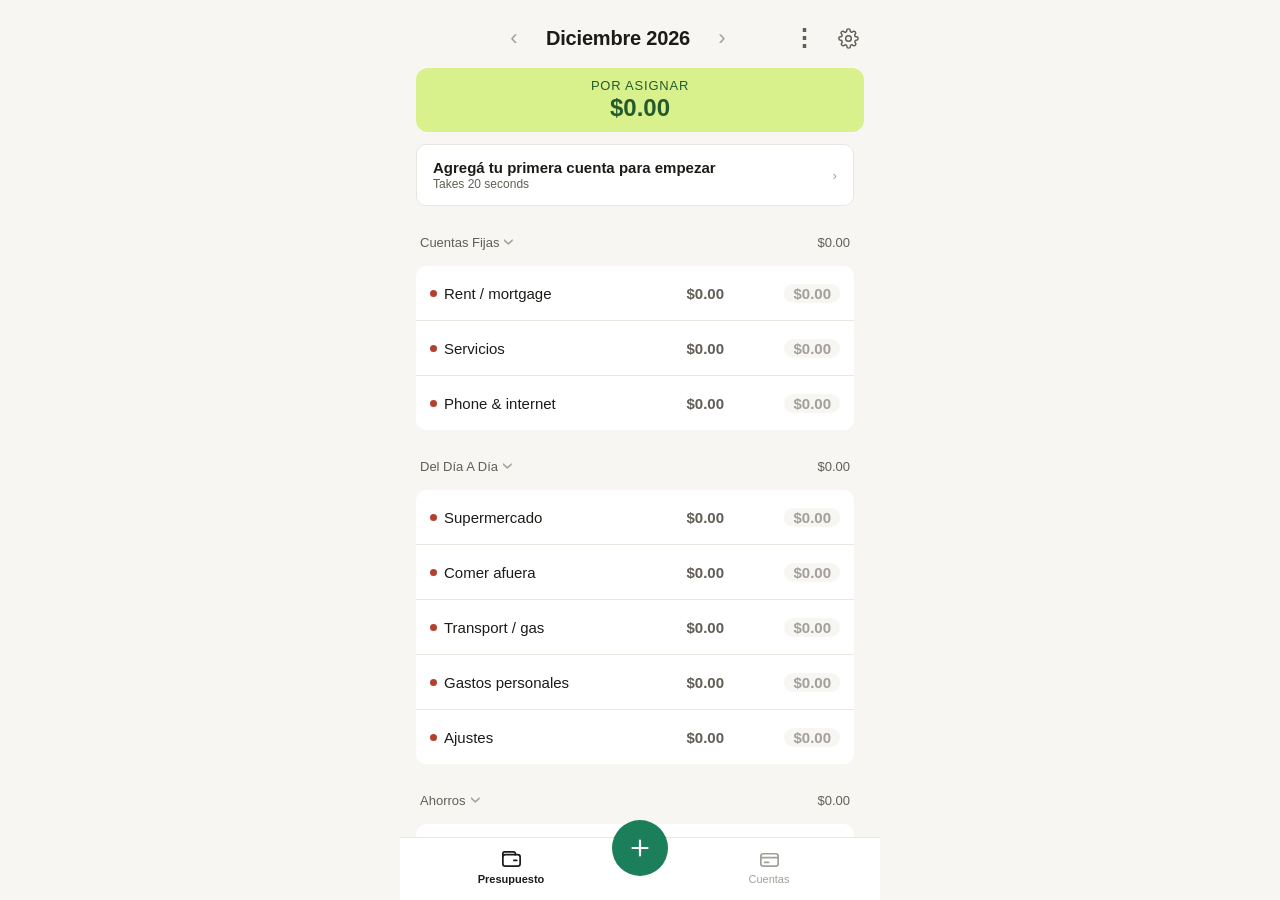
==== commit e681e6b7: "Add files via upload" ====
--- a/Index.html
+++ b/Index.html
@@ -46,8 +46,8 @@
 `)}function nt(i,l,s,c){this.failures=l,this.failedKeys=c,this.successCount=s,this.message=Jt(i,l)}function J(i,l){this.name="BulkError",this.failures=Object.keys(l).map(function(s){return l[s]}),this.failuresByPos=l,this.message=Jt(i,this.failures)}F(Ge).from(Error).extend({toString:function(){return this.name+": "+this.message}}),F(nt).from(Ge),F(J).from(Ge);var ce=_t.reduce(function(i,l){return i[l]=l+"Error",i},{}),Pe=Ge,ne=_t.reduce(function(i,l){var s=l+"Error";function c(d,h){this.name=s,d?typeof d=="string"?(this.message="".concat(d).concat(h?`
  `+h:""),this.inner=h||null):typeof d=="object"&&(this.message="".concat(d.name," ").concat(d.message),this.inner=d):(this.message=Zt[l]||s,this.inner=null)}return F(c).from(Pe),i[l]=c,i},{}),_e=(ne.Syntax=SyntaxError,ne.Type=TypeError,ne.Range=RangeError,je.reduce(function(i,l){return i[l+"Error"]=ne[l],i},{}));je=_t.reduce(function(i,l){return["Syntax","Type","Range"].indexOf(l)===-1&&(i[l+"Error"]=ne[l]),i},{});function ge(){}function lt(i){return i}function dm(i,l){return i==null||i===lt?l:function(s){return l(i(s))}}function Jn(i,l){return function(){i.apply(this,arguments),l.apply(this,arguments)}}function fm(i,l){return i===ge?l:function(){var s=i.apply(this,arguments),c=(s!==void 0&&(arguments[0]=s),this.onsuccess),d=this.onerror,h=(this.onsuccess=null,this.onerror=null,l.apply(this,arguments));return c&&(this.onsuccess=this.onsuccess?Jn(c,this.onsuccess):c),d&&(this.onerror=this.onerror?Jn(d,this.onerror):d),h!==void 0?h:s}}function pm(i,l){return i===ge?l:function(){i.apply(this,arguments);var s=this.onsuccess,c=this.onerror;this.onsuccess=this.onerror=null,l.apply(this,arguments),s&&(this.onsuccess=this.onsuccess?Jn(s,this.onsuccess):s),c&&(this.onerror=this.onerror?Jn(c,this.onerror):c)}}function hm(i,l){return i===ge?l:function(d){var c=i.apply(this,arguments),d=(m(d,c),this.onsuccess),h=this.onerror,v=(this.onsuccess=null,this.onerror=null,l.apply(this,arguments));return d&&(this.onsuccess=this.onsuccess?Jn(d,this.onsuccess):d),h&&(this.onerror=this.onerror?Jn(h,this.onerror):h),c===void 0?v===void 0?void 0:v:m(c,v)}}function mm(i,l){return i===ge?l:function(){return l.apply(this,arguments)!==!1&&i.apply(this,arguments)}}function ha(i,l){return i===ge?l:function(){var s=i.apply(this,arguments);if(s&&typeof s.then=="function"){for(var c=this,d=arguments.length,h=new Array(d);d--;)h[d]=arguments[d];return s.then(function(){return l.apply(c,h)})}return l.apply(this,arguments)}}je.ModifyError=nt,je.DexieError=Ge,je.BulkError=J;var en=typeof location<"u"&&/^(http|https):\/\/(localhost|127\.0\.0\.1)/.test(location.href);function Sc(i){en=i}var fi={},bc=100,pi=typeof Promise>"u"?[]:(_t=Promise.resolve(),typeof crypto<"u"&&crypto.subtle?[pi=crypto.subtle.digest("SHA-512",new Uint8Array([0])),g(pi),_t]:[_t,g(_t),_t]),_t=pi[0],Tr=pi[1],Tr=Tr&&Tr.then,er=_t&&_t.constructor,ma=!!pi[2],hi=function(i,l){mi.push([i,l]),wo&&(queueMicrotask(ym),wo=!1)},va=!0,wo=!0,tr=[],ko=[],ya=lt,cn={id:"global",global:!0,ref:0,unhandleds:[],onunhandled:ge,pgp:!1,env:{},finalize:ge},ue=cn,mi=[],nr=0,So=[];function re(i){if(typeof this!="object")throw new TypeError("Promises must be constructed via new");this._listeners=[],this._lib=!1;var l=this._PSD=ue;if(typeof i!="function"){if(i!==fi)throw new TypeError("Not a function");this._state=arguments[1],this._value=arguments[2],this._state===!1&&xa(this,this._value)}else this._state=null,this._value=null,++l.ref,function s(c,d){try{d(function(h){if(c._state===null){if(h===c)throw new TypeError("A promise cannot be resolved with itself.");var v=c._lib&&Cr();h&&typeof h.then=="function"?s(c,function(y,j){h instanceof re?h._then(y,j):h.then(y,j)}):(c._state=!0,c._value=h,Cc(c)),v&&jr()}},xa.bind(null,c))}catch(h){xa(c,h)}}(this,i)}var ga={get:function(){var i=ue,l=jo;function s(c,d){var h=this,v=!i.global&&(i!==ue||l!==jo),y=v&&!En(),j=new re(function(R,N){wa(h,new _c(Ec(c,i,v,y),Ec(d,i,v,y),R,N,i))});return this._consoleTask&&(j._consoleTask=this._consoleTask),j}return s.prototype=fi,s},set:function(i){M(this,"then",i&&i.prototype===fi?ga:{get:function(){return i},set:ga.set})}};function _c(i,l,s,c,d){this.onFulfilled=typeof i=="function"?i:null,this.onRejected=typeof l=="function"?l:null,this.resolve=s,this.reject=c,this.psd=d}function xa(i,l){var s,c;ko.push(l),i._state===null&&(s=i._lib&&Cr(),l=ya(l),i._state=!1,i._value=l,c=i,tr.some(function(d){return d._value===c._value})||tr.push(c),Cc(i),s)&&jr()}function Cc(i){var l=i._listeners;i._listeners=[];for(var s=0,c=l.length;s<c;++s)wa(i,l[s]);var d=i._PSD;--d.ref||d.finalize(),nr===0&&(++nr,hi(function(){--nr==0&&ka()},[]))}function wa(i,l){if(i._state===null)i._listeners.push(l);else{var s=i._state?l.onFulfilled:l.onRejected;if(s===null)return(i._state?l.resolve:l.reject)(i._value);++l.psd.ref,++nr,hi(vm,[s,i,l])}}function vm(i,l,s){try{var c,d=l._value;!l._state&&ko.length&&(ko=[]),c=en&&l._consoleTask?l._consoleTask.run(function(){return i(d)}):i(d),l._state||ko.indexOf(d)!==-1||(h=>{for(var v=tr.length;v;)if(tr[--v]._value===h._value)return tr.splice(v,1)})(l),s.resolve(c)}catch(h){s.reject(h)}finally{--nr==0&&ka(),--s.psd.ref||s.psd.finalize()}}function ym(){rr(cn,function(){Cr()&&jr()})}function Cr(){var i=va;return wo=va=!1,i}function jr(){var i,l,s;do for(;0<mi.length;)for(i=mi,mi=[],s=i.length,l=0;l<s;++l){var c=i[l];c[0].apply(null,c[1])}while(0<mi.length);wo=va=!0}function ka(){for(var i=tr,l=(tr=[],i.forEach(function(c){c._PSD.onunhandled.call(null,c._value,c)}),So.slice(0)),s=l.length;s;)l[--s]()}function bo(i){return new re(fi,!1,i)}function De(i,l){var s=ue;return function(){var c=Cr(),d=ue;try{return Nn(s,!0),i.apply(this,arguments)}catch(h){l&&l(h)}finally{Nn(d,!1),c&&jr()}}}b(re.prototype,{then:ga,_then:function(i,l){wa(this,new _c(null,null,i,l,ue))},catch:function(i){var l,s;return arguments.length===1?this.then(null,i):(l=i,s=arguments[1],typeof l=="function"?this.then(null,function(c){return(c instanceof l?s:bo)(c)}):this.then(null,function(c){return(c&&c.name===l?s:bo)(c)}))},finally:function(i){return this.then(function(l){return re.resolve(i()).then(function(){return l})},function(l){return re.resolve(i()).then(function(){return bo(l)})})},timeout:function(i,l){var s=this;return i<1/0?new re(function(c,d){var h=setTimeout(function(){return d(new ne.Timeout(l))},i);s.then(c,d).finally(clearTimeout.bind(null,h))}):this}}),typeof Symbol<"u"&&Symbol.toStringTag&&M(re.prototype,Symbol.toStringTag,"Dexie.Promise"),cn.env=jc(),b(re,{all:function(){var i=fe.apply(null,arguments).map(Eo);return new re(function(l,s){i.length===0&&l([]);var c=i.length;i.forEach(function(d,h){return re.resolve(d).then(function(v){i[h]=v,--c||l(i)},s)})})},resolve:function(i){return i instanceof re?i:i&&typeof i.then=="function"?new re(function(l,s){i.then(l,s)}):new re(fi,!0,i)},reject:bo,race:function(){var i=fe.apply(null,arguments).map(Eo);return new re(function(l,s){i.map(function(c){return re.resolve(c).then(l,s)})})},PSD:{get:function(){return ue},set:function(i){return ue=i}},totalEchoes:{get:function(){return jo}},newPSD:jn,usePSD:rr,scheduler:{get:function(){return hi},set:function(i){hi=i}},rejectionMapper:{get:function(){return ya},set:function(i){ya=i}},follow:function(i,l){return new re(function(s,c){return jn(function(d,h){var v=ue;v.unhandleds=[],v.onunhandled=h,v.finalize=Jn(function(){var y,j=this;y=function(){j.unhandleds.length===0?d():h(j.unhandleds[0])},So.push(function R(){y(),So.splice(So.indexOf(R),1)}),++nr,hi(function(){--nr==0&&ka()},[])},v.finalize),i()},l,s,c)})}}),er&&(er.allSettled&&M(re,"allSettled",function(){var i=fe.apply(null,arguments).map(Eo);return new re(function(l){i.length===0&&l([]);var s=i.length,c=new Array(s);i.forEach(function(d,h){return re.resolve(d).then(function(v){return c[h]={status:"fulfilled",value:v}},function(v){return c[h]={status:"rejected",reason:v}}).then(function(){return--s||l(c)})})})}),er.any&&typeof AggregateError<"u"&&M(re,"any",function(){var i=fe.apply(null,arguments).map(Eo);return new re(function(l,s){i.length===0&&s(new AggregateError([]));var c=i.length,d=new Array(c);i.forEach(function(h,v){return re.resolve(h).then(function(y){return l(y)},function(y){d[v]=y,--c||s(new AggregateError(d))})})})}),er.withResolvers)&&(re.withResolvers=er.withResolvers);var Xe={awaits:0,echoes:0,id:0},gm=0,_o=[],Co=0,jo=0,xm=0;function jn(i,v,s,c){var d=ue,h=Object.create(d),v=(h.parent=d,h.ref=0,h.global=!1,h.id=++xm,cn.env,h.env=ma?{Promise:re,PromiseProp:{value:re,configurable:!0,writable:!0},all:re.all,race:re.race,allSettled:re.allSettled,any:re.any,resolve:re.resolve,reject:re.reject}:{},v&&m(h,v),++d.ref,h.finalize=function(){--this.parent.ref||this.parent.finalize()},rr(h,i,s,c));return h.ref===0&&h.finalize(),v}function Er(){return Xe.id||(Xe.id=++gm),++Xe.awaits,Xe.echoes+=bc,Xe.id}function En(){return!!Xe.awaits&&(--Xe.awaits==0&&(Xe.id=0),Xe.echoes=Xe.awaits*bc,!0)}function Eo(i){return Xe.echoes&&i&&i.constructor===er?(Er(),i.then(function(l){return En(),l},function(l){return En(),Ke(l)})):i}function wm(){var i=_o[_o.length-1];_o.pop(),Nn(i,!1)}function Nn(i,l){var s,c,d=ue;(l?!Xe.echoes||Co++&&i===ue:!Co||--Co&&i===ue)||queueMicrotask(l?(function(h){++jo,Xe.echoes&&--Xe.echoes!=0||(Xe.echoes=Xe.awaits=Xe.id=0),_o.push(ue),Nn(h,!0)}).bind(null,i):wm),i!==ue&&(ue=i,d===cn&&(cn.env=jc()),ma)&&(s=cn.env.Promise,c=i.env,d.global||i.global)&&(Object.defineProperty(a,"Promise",c.PromiseProp),s.all=c.all,s.race=c.race,s.resolve=c.resolve,s.reject=c.reject,c.allSettled&&(s.allSettled=c.allSettled),c.any)&&(s.any=c.any)}function jc(){var i=a.Promise;return ma?{Promise:i,PromiseProp:Object.getOwnPropertyDescriptor(a,"Promise"),all:i.all,race:i.race,allSettled:i.allSettled,any:i.any,resolve:i.resolve,reject:i.reject}:{}}function rr(i,l,s,c,d){var h=ue;try{return Nn(i,!0),l(s,c,d)}finally{Nn(h,!1)}}function Ec(i,l,s,c){return typeof i!="function"?i:function(){var d=ue;s&&Er(),Nn(l,!0);try{return i.apply(this,arguments)}finally{Nn(d,!1),c&&queueMicrotask(En)}}}function Sa(i){Promise===er&&Xe.echoes===0?Co===0?i():enqueueNativeMicroTask(i):setTimeout(i,0)}(""+Tr).indexOf("[native code]")===-1&&(Er=En=ge);var Ke=re.reject,ir="￿",dn="Invalid key provided. Keys must be of type string, number, Date or Array<string | number | Date>.",Nc="String expected.",No="__dbnames",ba="readonly",_a="readwrite";function or(i,l){return i?l?function(){return i.apply(this,arguments)&&l.apply(this,arguments)}:i:l}var Ic={type:3,lower:-1/0,lowerOpen:!1,upper:[[]],upperOpen:!1};function Io(i){return typeof i!="string"||/\./.test(i)?function(l){return l}:function(l){return l[i]===void 0&&i in l&&delete(l=tt(l))[i],l}}function Pc(){throw ne.Type("Entity instances must never be new:ed. Instances are generated by the framework bypassing the constructor.")}function Se(i,l){try{var s=Tc(i),c=Tc(l);if(s!==c)return s==="Array"?1:c==="Array"?-1:s==="binary"?1:c==="binary"?-1:s==="string"?1:c==="string"?-1:s==="Date"?1:c!=="Date"?NaN:-1;switch(s){case"number":case"Date":case"string":return l<i?1:i<l?-1:0;case"binary":for(var d=Oc(i),h=Oc(l),v=d.length,y=h.length,j=v<y?v:y,R=0;R<j;++R)if(d[R]!==h[R])return d[R]<h[R]?-1:1;return v===y?0:v<y?-1:1;case"Array":for(var N=i,_=l,E=N.length,O=_.length,P=E<O?E:O,I=0;I<P;++I){var T=Se(N[I],_[I]);if(T!==0)return T}return E===O?0:E<O?-1:1}}catch{}return NaN}function Tc(i){var l=typeof i;return l=="object"&&(ArrayBuffer.isView(i)||(l=Cn(i))==="ArrayBuffer")?"binary":l}function Oc(i){return i instanceof Uint8Array?i:ArrayBuffer.isView(i)?new Uint8Array(i.buffer,i.byteOffset,i.byteLength):new Uint8Array(i)}function Po(i,l,s){var c=i.schema.yProps;return c?(l&&0<s.numFailures&&(l=l.filter(function(d,h){return!s.failures[h]})),Promise.all(c.map(function(d){return d=d.updatesTable,l?i.db.table(d).where("k").anyOf(l).delete():i.db.table(d).clear()})).then(function(){return s})):s}Ac.prototype.execute=function(i){var l=this["@@propmod"];if(l.add!==void 0){var s=l.add;if(f(s))return o(o([],f(i)?i:[],!0),s).sort();if(typeof s=="number")return(Number(i)||0)+s;if(typeof s=="bigint")try{return BigInt(i)+s}catch{return BigInt(0)+s}throw new TypeError("Invalid term ".concat(s))}if(l.remove!==void 0){var c=l.remove;if(f(c))return f(i)?i.filter(function(d){return!c.includes(d)}).sort():[];if(typeof c=="number")return Number(i)-c;if(typeof c=="bigint")try{return BigInt(i)-c}catch{return BigInt(0)-c}throw new TypeError("Invalid subtrahend ".concat(c))}return s=(s=l.replacePrefix)==null?void 0:s[0],s&&typeof i=="string"&&i.startsWith(s)?l.replacePrefix[1]+i.substring(s.length):i};var vi=Ac;function Ac(i){this["@@propmod"]=i}function Rc(i,l){for(var s=u(l),c=s.length,d=!1,h=0;h<c;++h){var v=s[h],y=l[v],j=$(i,v);y instanceof vi?(W(i,v,y.execute(j)),d=!0):j!==y&&(W(i,v,y),d=!0)}return d}Oe.prototype._trans=function(i,l,s){var c=this._tx||ue.trans,d=this.name,h=en&&typeof console<"u"&&console.createTask&&console.createTask("Dexie: ".concat(i==="readonly"?"read":"write"," ").concat(this.name));function v(R,N,_){if(_.schema[d])return l(_.idbtrans,_);throw new ne.NotFound("Table "+d+" not part of transaction")}var y=Cr();try{var j=c&&c.db._novip===this.db._novip?c===ue.trans?c._promise(i,v,s):jn(function(){return c._promise(i,v,s)},{trans:c,transless:ue.transless||ue}):function R(N,_,E,O){if(N.idbdb&&(N._state.openComplete||ue.letThrough||N._vip)){var P=N._createTransaction(_,E,N._dbSchema);try{P.create(),N._state.PR1398_maxLoop=3}catch(I){return I.name===ce.InvalidState&&N.isOpen()&&0<--N._state.PR1398_maxLoop?(console.warn("Dexie: Need to reopen db"),N.close({disableAutoOpen:!1}),N.open().then(function(){return R(N,_,E,O)})):Ke(I)}return P._promise(_,function(I,T){return jn(function(){return ue.trans=P,O(I,T,P)})}).then(function(I){if(_==="readwrite")try{P.idbtrans.commit()}catch{}return _==="readonly"?I:P._completion.then(function(){return I})})}if(N._state.openComplete)return Ke(new ne.DatabaseClosed(N._state.dbOpenError));if(!N._state.isBeingOpened){if(!N._state.autoOpen)return Ke(new ne.DatabaseClosed);N.open().catch(ge)}return N._state.dbReadyPromise.then(function(){return R(N,_,E,O)})}(this.db,i,[this.name],v);return h&&(j._consoleTask=h,j=j.catch(function(R){return console.trace(R),Ke(R)})),j}finally{y&&jr()}},Oe.prototype.get=function(i,l){var s=this;return i&&i.constructor===Object?this.where(i).first(l):i==null?Ke(new ne.Type("Invalid argument to Table.get()")):this._trans("readonly",function(c){return s.core.get({trans:c,key:i}).then(function(d){return s.hook.reading.fire(d)})}).then(l)},Oe.prototype.where=function(i){if(typeof i=="string")return new this.db.WhereClause(this,i);if(f(i))return new this.db.WhereClause(this,"[".concat(i.join("+"),"]"));var l=u(i);if(l.length===1)return this.where(l[0]).equals(i[l[0]]);var s=this.schema.indexes.concat(this.schema.primKey).filter(function(y){if(y.compound&&l.every(function(R){return 0<=y.keyPath.indexOf(R)})){for(var j=0;j<l.length;++j)if(l.indexOf(y.keyPath[j])===-1)return!1;return!0}return!1}).sort(function(y,j){return y.keyPath.length-j.keyPath.length})[0];if(s&&this.db._maxKey!==ir)return v=s.keyPath.slice(0,l.length),this.where(v).equals(v.map(function(y){return i[y]}));!s&&en&&console.warn("The query ".concat(JSON.stringify(i)," on ").concat(this.name," would benefit from a ")+"compound index [".concat(l.join("+"),"]"));var c=this.schema.idxByName;function d(y,j){return Se(y,j)===0}var v=l.reduce(function(N,j){var R=N[0],N=N[1],_=c[j],E=i[j];return[R||_,R||!_?or(N,_&&_.multi?function(O){return O=$(O,j),f(O)&&O.some(function(P){return d(E,P)})}:function(O){return d(E,$(O,j))}):N]},[null,null]),h=v[0],v=v[1];return h?this.where(h.name).equals(i[h.keyPath]).filter(v):s?this.filter(v):this.where(l).equals("")},Oe.prototype.filter=function(i){return this.toCollection().and(i)},Oe.prototype.count=function(i){return this.toCollection().count(i)},Oe.prototype.offset=function(i){return this.toCollection().offset(i)},Oe.prototype.limit=function(i){return this.toCollection().limit(i)},Oe.prototype.each=function(i){return this.toCollection().each(i)},Oe.prototype.toArray=function(i){return this.toCollection().toArray(i)},Oe.prototype.toCollection=function(){return new this.db.Collection(new this.db.WhereClause(this))},Oe.prototype.orderBy=function(i){return new this.db.Collection(new this.db.WhereClause(this,f(i)?"[".concat(i.join("+"),"]"):i))},Oe.prototype.reverse=function(){return this.toCollection().reverse()},Oe.prototype.mapToClass=function(i){for(var l=this.db,s=this.name,c=((this.schema.mappedClass=i).prototype instanceof Pc&&(i=(v=>{var y=N,j=v;if(typeof j!="function"&&j!==null)throw new TypeError("Class extends value "+String(j)+" is not a constructor or null");function R(){this.constructor=y}function N(){return v!==null&&v.apply(this,arguments)||this}return n(y,j),y.prototype=j===null?Object.create(j):(R.prototype=j.prototype,new R),Object.defineProperty(N.prototype,"db",{get:function(){return l},enumerable:!1,configurable:!0}),N.prototype.table=function(){return s},N})(i)),new Set),d=i.prototype;d;d=g(d))Object.getOwnPropertyNames(d).forEach(function(v){return c.add(v)});function h(v){if(!v)return v;var y,j=Object.create(i.prototype);for(y in v)if(!c.has(y))try{j[y]=v[y]}catch{}return j}return this.schema.readHook&&this.hook.reading.unsubscribe(this.schema.readHook),this.schema.readHook=h,this.hook("reading",h),i},Oe.prototype.defineClass=function(){return this.mapToClass(function(i){m(this,i)})},Oe.prototype.add=function(i,l){var s=this,c=this.schema.primKey,d=c.auto,h=c.keyPath,v=i;return h&&d&&(v=Io(h)(i)),this._trans("readwrite",function(y){return s.core.mutate({trans:y,type:"add",keys:l!=null?[l]:null,values:[v]})}).then(function(y){return y.numFailures?re.reject(y.failures[0]):y.lastResult}).then(function(y){if(h)try{W(i,h,y)}catch{}return y})},Oe.prototype.upsert=function(i,l){var s=this,c=this.schema.primKey.keyPath;return this._trans("readwrite",function(d){return s.core.get({trans:d,key:i}).then(function(h){var v=h??{};return Rc(v,l),c&&W(v,c,i),s.core.mutate({trans:d,type:"put",values:[v],keys:[i],upsert:!0,updates:{keys:[i],changeSpecs:[l]}}).then(function(y){return y.numFailures?re.reject(y.failures[0]):!!h})})})},Oe.prototype.update=function(i,l){return typeof i!="object"||f(i)?this.where(":id").equals(i).modify(l):(i=$(i,this.schema.primKey.keyPath))===void 0?Ke(new ne.InvalidArgument("Given object does not contain its primary key")):this.where(":id").equals(i).modify(l)},Oe.prototype.put=function(i,l){var s=this,c=this.schema.primKey,d=c.auto,h=c.keyPath,v=i;return h&&d&&(v=Io(h)(i)),this._trans("readwrite",function(y){return s.core.mutate({trans:y,type:"put",values:[v],keys:l!=null?[l]:null})}).then(function(y){return y.numFailures?re.reject(y.failures[0]):y.lastResult}).then(function(y){if(h)try{W(i,h,y)}catch{}return y})},Oe.prototype.delete=function(i){var l=this;return this._trans("readwrite",function(s){return l.core.mutate({trans:s,type:"delete",keys:[i]}).then(function(c){return Po(l,[i],c)}).then(function(c){return c.numFailures?re.reject(c.failures[0]):void 0})})},Oe.prototype.clear=function(){var i=this;return this._trans("readwrite",function(l){return i.core.mutate({trans:l,type:"deleteRange",range:Ic}).then(function(s){return Po(i,null,s)})}).then(function(l){return l.numFailures?re.reject(l.failures[0]):void 0})},Oe.prototype.bulkGet=function(i){var l=this;return this._trans("readonly",function(s){return l.core.getMany({keys:i,trans:s}).then(function(c){return c.map(function(d){return l.hook.reading.fire(d)})})})},Oe.prototype.bulkAdd=function(i,l,s){var c=this,d=Array.isArray(l)?l:void 0,h=(s=s||(d?void 0:l))?s.allKeys:void 0;return this._trans("readwrite",function(v){var y=c.schema.primKey,R=y.auto,y=y.keyPath;if(y&&d)throw new ne.InvalidArgument("bulkAdd(): keys argument invalid on tables with inbound keys");if(d&&d.length!==i.length)throw new ne.InvalidArgument("Arguments objects and keys must have the same length");var j=i.length,R=y&&R?i.map(Io(y)):i;return c.core.mutate({trans:v,type:"add",keys:d,values:R,wantResults:h}).then(function(N){var _=N.numFailures,E=N.failures;if(_===0)return h?N.results:N.lastResult;throw new J("".concat(c.name,".bulkAdd(): ").concat(_," of ").concat(j," operations failed"),E)})})},Oe.prototype.bulkPut=function(i,l,s){var c=this,d=Array.isArray(l)?l:void 0,h=(s=s||(d?void 0:l))?s.allKeys:void 0;return this._trans("readwrite",function(v){var y=c.schema.primKey,R=y.auto,y=y.keyPath;if(y&&d)throw new ne.InvalidArgument("bulkPut(): keys argument invalid on tables with inbound keys");if(d&&d.length!==i.length)throw new ne.InvalidArgument("Arguments objects and keys must have the same length");var j=i.length,R=y&&R?i.map(Io(y)):i;return c.core.mutate({trans:v,type:"put",keys:d,values:R,wantResults:h}).then(function(N){var _=N.numFailures,E=N.failures;if(_===0)return h?N.results:N.lastResult;throw new J("".concat(c.name,".bulkPut(): ").concat(_," of ").concat(j," operations failed"),E)})})},Oe.prototype.bulkUpdate=function(i){var l=this,s=this.core,c=i.map(function(v){return v.key}),d=i.map(function(v){return v.changes}),h=[];return this._trans("readwrite",function(v){return s.getMany({trans:v,keys:c,cache:"clone"}).then(function(y){var j=[],R=[],N=(i.forEach(function(_,E){var O=_.key,P=_.changes,I=y[E];if(I){for(var T=0,B=Object.keys(P);T<B.length;T++){var D=B[T],K=P[D];if(D===l.schema.primKey.keyPath){if(Se(K,O)!==0)throw new ne.Constraint("Cannot update primary key in bulkUpdate()")}else W(I,D,K)}h.push(E),j.push(O),R.push(I)}}),j.length);return s.mutate({trans:v,type:"put",keys:j,values:R,updates:{keys:c,changeSpecs:d}}).then(function(_){var E=_.numFailures,O=_.failures;if(E===0)return N;for(var P=0,I=Object.keys(O);P<I.length;P++){var T,B=I[P],D=h[Number(B)];D!=null&&(T=O[B],delete O[B],O[D]=T)}throw new J("".concat(l.name,".bulkUpdate(): ").concat(E," of ").concat(N," operations failed"),O)})})})},Oe.prototype.bulkDelete=function(i){var l=this,s=i.length;return this._trans("readwrite",function(c){return l.core.mutate({trans:c,type:"delete",keys:i}).then(function(d){return Po(l,i,d)})}).then(function(c){var d=c.numFailures,h=c.failures;if(d===0)return c.lastResult;throw new J("".concat(l.name,".bulkDelete(): ").concat(d," of ").concat(s," operations failed"),h)})};var zc=Oe;function Oe(){}function yi(i){function l(v,y){if(y){for(var j=arguments.length,R=new Array(j-1);--j;)R[j-1]=arguments[j];return s[v].subscribe.apply(null,R),i}if(typeof v=="string")return s[v]}var s={};l.addEventType=h;for(var c=1,d=arguments.length;c<d;++c)h(arguments[c]);return l;function h(v,y,j){var R,N;if(typeof v!="object")return y=y||mm,N={subscribers:[],fire:j=j||ge,subscribe:function(_){N.subscribers.indexOf(_)===-1&&(N.subscribers.push(_),N.fire=y(N.fire,_))},unsubscribe:function(_){N.subscribers=N.subscribers.filter(function(E){return E!==_}),N.fire=N.subscribers.reduce(y,j)}},s[v]=l[v]=N;u(R=v).forEach(function(_){var E=R[_];if(f(E))h(_,R[_][0],R[_][1]);else{if(E!=="asap")throw new ne.InvalidArgument("Invalid event config");var O=h(_,lt,function(){for(var P=arguments.length,I=new Array(P);P--;)I[P]=arguments[P];O.subscribers.forEach(function(T){z(function(){T.apply(null,I)})})})}})}}function gi(i,l){return F(l).from({prototype:i}),l}function Nr(i,l){return!(i.filter||i.algorithm||i.or)&&(l?i.justLimit:!i.replayFilter)}function Ca(i,l){i.filter=or(i.filter,l)}function ja(i,l,s){var c=i.replayFilter;i.replayFilter=c?function(){return or(c(),l())}:l,i.justLimit=s&&!c}function To(i,l){if(i.isPrimKey)return l.primaryKey;var s=l.getIndexByKeyPath(i.index);if(s)return s;throw new ne.Schema("KeyPath "+i.index+" on object store "+l.name+" is not indexed")}function Dc(i,l,s){var c=To(i,l.schema);return l.openCursor({trans:s,values:!i.keysOnly,reverse:i.dir==="prev",unique:!!i.unique,query:{index:c,range:i.range}})}function Oo(i,l,s,c){var d,h,v=i.replayFilter?or(i.filter,i.replayFilter()):i.filter;return i.or?(d={},h=function(y,j,R){var N,_;v&&!v(j,R,function(E){return j.stop(E)},function(E){return j.fail(E)})||((_=""+(N=j.primaryKey))=="[object ArrayBuffer]"&&(_=""+new Uint8Array(N)),S(d,_))||(d[_]=!0,l(y,j,R))},Promise.all([i.or._iterate(h,s),Bc(Dc(i,c,s),i.algorithm,h,!i.keysOnly&&i.valueMapper)])):Bc(Dc(i,c,s),or(i.algorithm,v),l,!i.keysOnly&&i.valueMapper)}function Bc(i,l,s,c){var d=De(c?function(h,v,y){return s(c(h),v,y)}:s);return i.then(function(h){if(h)return h.start(function(){var v=function(){return h.continue()};l&&!l(h,function(y){return v=y},function(y){h.stop(y),v=ge},function(y){h.fail(y),v=ge})||d(h.value,h,function(y){return v=y}),v()})})}Ce.prototype._read=function(i,l){var s=this._ctx;return s.error?s.table._trans(null,Ke.bind(null,s.error)):s.table._trans("readonly",i).then(l)},Ce.prototype._write=function(i){var l=this._ctx;return l.error?l.table._trans(null,Ke.bind(null,l.error)):l.table._trans("readwrite",i,"locked")},Ce.prototype._addAlgorithm=function(i){var l=this._ctx;l.algorithm=or(l.algorithm,i)},Ce.prototype._iterate=function(i,l){return Oo(this._ctx,i,l,this._ctx.table.core)},Ce.prototype.clone=function(i){var l=Object.create(this.constructor.prototype),s=Object.create(this._ctx);return i&&m(s,i),l._ctx=s,l},Ce.prototype.raw=function(){return this._ctx.valueMapper=null,this},Ce.prototype.each=function(i){var l=this._ctx;return this._read(function(s){return Oo(l,i,s,l.table.core)})},Ce.prototype.count=function(i){var l=this;return this._read(function(s){var c,d=l._ctx,h=d.table.core;return Nr(d,!0)?h.count({trans:s,query:{index:To(d,h.schema),range:d.range}}).then(function(v){return Math.min(v,d.limit)}):(c=0,Oo(d,function(){return++c,!1},s,h).then(function(){return c}))}).then(i)},Ce.prototype.sortBy=function(i,l){var s=i.split(".").reverse(),c=s[0],d=s.length-1;function h(j,R){return R?h(j[s[R]],R-1):j[c]}var v=this._ctx.dir==="next"?1:-1;function y(j,R){return Se(h(j,d),h(R,d))*v}return this.toArray(function(j){return j.slice().sort(y)}).then(l)},Ce.prototype.toArray=function(i){var l=this;return this._read(function(s){var c,d,h,v=l._ctx;return Nr(v,!0)&&0<v.limit?(c=v.valueMapper,d=To(v,v.table.core.schema),v.table.core.query({trans:s,limit:v.limit,values:!0,direction:v.dir==="prev"?"prev":void 0,query:{index:d,range:v.range}}).then(function(y){return y=y.result,c?y.map(c):y})):(h=[],Oo(v,function(y){return h.push(y)},s,v.table.core).then(function(){return h}))},i)},Ce.prototype.offset=function(i){var l=this._ctx;return i<=0||(l.offset+=i,Nr(l)?ja(l,function(){var s=i;return function(c,d){return s===0||(s===1?--s:d(function(){c.advance(s),s=0}),!1)}}):ja(l,function(){var s=i;return function(){return--s<0}})),this},Ce.prototype.limit=function(i){return this._ctx.limit=Math.min(this._ctx.limit,i),ja(this._ctx,function(){var l=i;return function(s,c,d){return--l<=0&&c(d),0<=l}},!0),this},Ce.prototype.until=function(i,l){return Ca(this._ctx,function(s,c,d){return!i(s.value)||(c(d),l)}),this},Ce.prototype.first=function(i){return this.limit(1).toArray(function(l){return l[0]}).then(i)},Ce.prototype.last=function(i){return this.reverse().first(i)},Ce.prototype.filter=function(i){var l;return Ca(this._ctx,function(s){return i(s.value)}),(l=this._ctx).isMatch=or(l.isMatch,i),this},Ce.prototype.and=function(i){return this.filter(i)},Ce.prototype.or=function(i){return new this.db.WhereClause(this._ctx.table,i,this)},Ce.prototype.reverse=function(){return this._ctx.dir=this._ctx.dir==="prev"?"next":"prev",this._ondirectionchange&&this._ondirectionchange(this._ctx.dir),this},Ce.prototype.desc=function(){return this.reverse()},Ce.prototype.eachKey=function(i){var l=this._ctx;return l.keysOnly=!l.isMatch,this.each(function(s,c){i(c.key,c)})},Ce.prototype.eachUniqueKey=function(i){return this._ctx.unique="unique",this.eachKey(i)},Ce.prototype.eachPrimaryKey=function(i){var l=this._ctx;return l.keysOnly=!l.isMatch,this.each(function(s,c){i(c.primaryKey,c)})},Ce.prototype.keys=function(i){var l=this._ctx,s=(l.keysOnly=!l.isMatch,[]);return this.each(function(c,d){s.push(d.key)}).then(function(){return s}).then(i)},Ce.prototype.primaryKeys=function(i){var l=this._ctx;if(Nr(l,!0)&&0<l.limit)return this._read(function(c){var d=To(l,l.table.core.schema);return l.table.core.query({trans:c,values:!1,limit:l.limit,direction:l.dir==="prev"?"prev":void 0,query:{index:d,range:l.range}})}).then(function(c){return c.result}).then(i);l.keysOnly=!l.isMatch;var s=[];return this.each(function(c,d){s.push(d.primaryKey)}).then(function(){return s}).then(i)},Ce.prototype.uniqueKeys=function(i){return this._ctx.unique="unique",this.keys(i)},Ce.prototype.firstKey=function(i){return this.limit(1).keys(function(l){return l[0]}).then(i)},Ce.prototype.lastKey=function(i){return this.reverse().firstKey(i)},Ce.prototype.distinct=function(){var i,l=this._ctx,l=l.index&&l.table.schema.idxByName[l.index];return l&&l.multi&&(i={},Ca(this._ctx,function(c){var c=c.primaryKey.toString(),d=S(i,c);return i[c]=!0,!d})),this},Ce.prototype.modify=function(i){var l=this,s=this._ctx;return this._write(function(c){function d(I,T){var B=T.failures;E+=I-T.numFailures;for(var D=0,K=u(B);D<K.length;D++){var H=K[D];_.push(B[H])}}var h=typeof i=="function"?i:function(I){return Rc(I,i)},v=s.table.core,N=v.schema.primaryKey,y=N.outbound,j=N.extractKey,R=200,N=l.db._options.modifyChunkSize,_=(N&&(R=typeof N=="object"?N[v.name]||N["*"]||200:N),[]),E=0,O=[],P=i===Mc;return l.clone().primaryKeys().then(function(I){function T(D){var K=Math.min(R,I.length-D),H=I.slice(D,D+K);return(P?Promise.resolve([]):v.getMany({trans:c,keys:H,cache:"immutable"})).then(function(V){var X=[],Y=[],ie=y?[]:null,G=P?H:[];if(!P)for(var le=0;le<K;++le){var U=V[le],pe={value:tt(U),primKey:I[D+le]};h.call(pe,pe.value,pe)!==!1&&(pe.value==null?G.push(I[D+le]):y||Se(j(U),j(pe.value))===0?(Y.push(pe.value),y&&ie.push(I[D+le])):(G.push(I[D+le]),X.push(pe.value)))}return Promise.resolve(0<X.length&&v.mutate({trans:c,type:"add",values:X}).then(function(he){for(var xe in he.failures)G.splice(parseInt(xe),1);d(X.length,he)})).then(function(){return(0<Y.length||B&&typeof i=="object")&&v.mutate({trans:c,type:"put",keys:ie,values:Y,criteria:B,changeSpec:typeof i!="function"&&i,isAdditionalChunk:0<D}).then(function(he){return d(Y.length,he)})}).then(function(){return(0<G.length||B&&P)&&v.mutate({trans:c,type:"delete",keys:G,criteria:B,isAdditionalChunk:0<D}).then(function(he){return Po(s.table,G,he)}).then(function(he){return d(G.length,he)})}).then(function(){return I.length>D+K&&T(D+R)})})}var B=Nr(s)&&s.limit===1/0&&(typeof i!="function"||P)&&{index:s.index,range:s.range};return T(0).then(function(){if(0<_.length)throw new nt("Error modifying one or more objects",_,E,O);return I.length})})})},Ce.prototype.delete=function(){var i=this._ctx,l=i.range;return!Nr(i)||i.table.schema.yProps||!i.isPrimKey&&l.type!==3?this.modify(Mc):this._write(function(s){var c=i.table.core.schema.primaryKey,d=l;return i.table.core.count({trans:s,query:{index:c,range:d}}).then(function(h){return i.table.core.mutate({trans:s,type:"deleteRange",range:d}).then(function(j){var y=j.failures,j=j.numFailures;if(j)throw new nt("Could not delete some values",Object.keys(y).map(function(R){return y[R]}),h-j);return h-j})})})};var km=Ce;function Ce(){}var Mc=function(i,l){return l.value=null};function Sm(i,l){return i<l?-1:i===l?0:1}function bm(i,l){return l<i?-1:i===l?0:1}function Ct(i,l,s){return i=i instanceof Fc?new i.Collection(i):i,i._ctx.error=new(s||TypeError)(l),i}function Ir(i){return new i.Collection(i,function(){return Lc("")}).limit(0)}function Ao(O,l,s,c){var d,h,v,y,j,R,N,_=s.length;if(!s.every(function(I){return typeof I=="string"}))return Ct(O,Nc);function E(I){d=I==="next"?function(B){return B.toUpperCase()}:function(B){return B.toLowerCase()},h=I==="next"?function(B){return B.toLowerCase()}:function(B){return B.toUpperCase()},v=I==="next"?Sm:bm;var T=s.map(function(B){return{lower:h(B),upper:d(B)}}).sort(function(B,D){return v(B.lower,D.lower)});y=T.map(function(B){return B.upper}),j=T.map(function(B){return B.lower}),N=(R=I)==="next"?"":c}E("next");var O=new O.Collection(O,function(){return In(y[0],j[_-1]+c)}),P=(O._ondirectionchange=function(I){E(I)},0);return O._addAlgorithm(function(I,T,B){var D=I.key;if(typeof D=="string"){var K=h(D);if(l(K,j,P))return!0;for(var H=null,V=P;V<_;++V){var X=((Y,ie,G,le,U,pe)=>{for(var he=Math.min(Y.length,le.length),xe=-1,ke=0;ke<he;++ke){var jt=ie[ke];if(jt!==le[ke])return U(Y[ke],G[ke])<0?Y.substr(0,ke)+G[ke]+G.substr(ke+1):U(Y[ke],le[ke])<0?Y.substr(0,ke)+le[ke]+G.substr(ke+1):0<=xe?Y.substr(0,xe)+ie[xe]+G.substr(xe+1):null;U(Y[ke],jt)<0&&(xe=ke)}return he<le.length&&pe==="next"?Y+G.substr(Y.length):he<Y.length&&pe==="prev"?Y.substr(0,G.length):xe<0?null:Y.substr(0,xe)+le[xe]+G.substr(xe+1)})(D,K,y[V],j[V],v,R);X===null&&H===null?P=V+1:(H===null||0<v(H,X))&&(H=X)}T(H!==null?function(){I.continue(H+N)}:B)}return!1}),O}function In(i,l,s,c){return{type:2,lower:i,upper:l,lowerOpen:s,upperOpen:c}}function Lc(i){return{type:1,lower:i,upper:i}}Object.defineProperty(Ze.prototype,"Collection",{get:function(){return this._ctx.table.db.Collection},enumerable:!1,configurable:!0}),Ze.prototype.between=function(i,l,s,c){s=s!==!1,c=c===!0;try{return 0<this._cmp(i,l)||this._cmp(i,l)===0&&(s||c)&&(!s||!c)?Ir(this):new this.Collection(this,function(){return In(i,l,!s,!c)})}catch{return Ct(this,dn)}},Ze.prototype.equals=function(i){return i==null?Ct(this,dn):new this.Collection(this,function(){return Lc(i)})},Ze.prototype.above=function(i){return i==null?Ct(this,dn):new this.Collection(this,function(){return In(i,void 0,!0)})},Ze.prototype.aboveOrEqual=function(i){return i==null?Ct(this,dn):new this.Collection(this,function(){return In(i,void 0,!1)})},Ze.prototype.below=function(i){return i==null?Ct(this,dn):new this.Collection(this,function(){return In(void 0,i,!1,!0)})},Ze.prototype.belowOrEqual=function(i){return i==null?Ct(this,dn):new this.Collection(this,function(){return In(void 0,i)})},Ze.prototype.startsWith=function(i){return typeof i!="string"?Ct(this,Nc):this.between(i,i+ir,!0,!0)},Ze.prototype.startsWithIgnoreCase=function(i){return i===""?this.startsWith(i):Ao(this,function(l,s){return l.indexOf(s[0])===0},[i],ir)},Ze.prototype.equalsIgnoreCase=function(i){return Ao(this,function(l,s){return l===s[0]},[i],"")},Ze.prototype.anyOfIgnoreCase=function(){var i=fe.apply(de,arguments);return i.length===0?Ir(this):Ao(this,function(l,s){return s.indexOf(l)!==-1},i,"")},Ze.prototype.startsWithAnyOfIgnoreCase=function(){var i=fe.apply(de,arguments);return i.length===0?Ir(this):Ao(this,function(l,s){return s.some(function(c){return l.indexOf(c)===0})},i,ir)},Ze.prototype.anyOf=function(){var i,l,s=this,c=fe.apply(de,arguments),d=this._cmp;try{c.sort(d)}catch{return Ct(this,dn)}return c.length===0?Ir(this):((i=new this.Collection(this,function(){return In(c[0],c[c.length-1])}))._ondirectionchange=function(h){d=h==="next"?s._ascending:s._descending,c.sort(d)},l=0,i._addAlgorithm(function(h,v,y){for(var j=h.key;0<d(j,c[l]);)if(++l===c.length)return v(y),!1;return d(j,c[l])===0||(v(function(){h.continue(c[l])}),!1)}),i)},Ze.prototype.notEqual=function(i){return this.inAnyRange([[-1/0,i],[i,this.db._maxKey]],{includeLowers:!1,includeUppers:!1})},Ze.prototype.noneOf=function(){var i=fe.apply(de,arguments);if(i.length===0)return new this.Collection(this);try{i.sort(this._ascending)}catch{return Ct(this,dn)}var l=i.reduce(function(s,c){return s?s.concat([[s[s.length-1][1],c]]):[[-1/0,c]]},null);return l.push([i[i.length-1],this.db._maxKey]),this.inAnyRange(l,{includeLowers:!1,includeUppers:!1})},Ze.prototype.inAnyRange=function(i,B){var s=this,c=this._cmp,d=this._ascending,h=this._descending,v=this._min,y=this._max;if(i.length===0)return Ir(this);if(!i.every(function(D){return D[0]!==void 0&&D[1]!==void 0&&d(D[0],D[1])<=0}))return Ct(this,"First argument to inAnyRange() must be an Array of two-value Arrays [lower,upper] where upper must not be lower than lower",ne.InvalidArgument);var j=!B||B.includeLowers!==!1,R=B&&B.includeUppers===!0,N,_=d;function E(D,K){return _(D[0],K[0])}try{(N=i.reduce(function(D,K){for(var H=0,V=D.length;H<V;++H){var X=D[H];if(c(K[0],X[1])<0&&0<c(K[1],X[0])){X[0]=v(X[0],K[0]),X[1]=y(X[1],K[1]);break}}return H===V&&D.push(K),D},[])).sort(E)}catch{return Ct(this,dn)}var O=0,P=R?function(D){return 0<d(D,N[O][1])}:function(D){return 0<=d(D,N[O][1])},I=j?function(D){return 0<h(D,N[O][0])}:function(D){return 0<=h(D,N[O][0])},T=P,B=new this.Collection(this,function(){return In(N[0][0],N[N.length-1][1],!j,!R)});return B._ondirectionchange=function(D){_=D==="next"?(T=P,d):(T=I,h),N.sort(E)},B._addAlgorithm(function(D,K,H){for(var V,X=D.key;T(X);)if(++O===N.length)return K(H),!1;return!P(V=X)&&!I(V)||(s._cmp(X,N[O][1])===0||s._cmp(X,N[O][0])===0||K(function(){_===d?D.continue(N[O][0]):D.continue(N[O][1])}),!1)}),B},Ze.prototype.startsWithAnyOf=function(){var i=fe.apply(de,arguments);return i.every(function(l){return typeof l=="string"})?i.length===0?Ir(this):this.inAnyRange(i.map(function(l){return[l,l+ir]})):Ct(this,"startsWithAnyOf() only works with strings")};var Fc=Ze;function Ze(){}function Kt(i){return De(function(l){return xi(l),i(l.target.error),!1})}function xi(i){i.stopPropagation&&i.stopPropagation(),i.preventDefault&&i.preventDefault()}var Ro="storagemutated",Ea="x-storagemutated-1",Pn=yi(null,Ro),_m=(tn.prototype._lock=function(){return A(!ue.global),++this._reculock,this._reculock!==1||ue.global||(ue.lockOwnerFor=this),this},tn.prototype._unlock=function(){if(A(!ue.global),--this._reculock==0)for(ue.global||(ue.lockOwnerFor=null);0<this._blockedFuncs.length&&!this._locked();){var i=this._blockedFuncs.shift();try{rr(i[1],i[0])}catch{}}return this},tn.prototype._locked=function(){return this._reculock&&ue.lockOwnerFor!==this},tn.prototype.create=function(i){var l=this;if(this.mode){var s=this.db.idbdb,c=this.db._state.dbOpenError;if(A(!this.idbtrans),!i&&!s)switch(c&&c.name){case"DatabaseClosedError":throw new ne.DatabaseClosed(c);case"MissingAPIError":throw new ne.MissingAPI(c.message,c);default:throw new ne.OpenFailed(c)}if(!this.active)throw new ne.TransactionInactive;A(this._completion._state===null),(i=this.idbtrans=i||(this.db.core||s).transaction(this.storeNames,this.mode,{durability:this.chromeTransactionDurability})).onerror=De(function(d){xi(d),l._reject(i.error)}),i.onabort=De(function(d){xi(d),l.active&&l._reject(new ne.Abort(i.error)),l.active=!1,l.on("abort").fire(d)}),i.oncomplete=De(function(){l.active=!1,l._resolve(),"mutatedParts"in i&&Pn.storagemutated.fire(i.mutatedParts)})}return this},tn.prototype._promise=function(i,l,s){var c,d=this;return i==="readwrite"&&this.mode!=="readwrite"?Ke(new ne.ReadOnly("Transaction is readonly")):this.active?this._locked()?new re(function(h,v){d._blockedFuncs.push([function(){d._promise(i,l,s).then(h,v)},ue])}):s?jn(function(){var h=new re(function(v,y){d._lock();var j=l(v,y,d);j&&j.then&&j.then(v,y)});return h.finally(function(){return d._unlock()}),h._lib=!0,h}):((c=new re(function(h,v){var y=l(h,v,d);y&&y.then&&y.then(h,v)}))._lib=!0,c):Ke(new ne.TransactionInactive)},tn.prototype._root=function(){return this.parent?this.parent._root():this},tn.prototype.waitFor=function(i){var l,s=this._root(),c=re.resolve(i),d=(s._waitingFor?s._waitingFor=s._waitingFor.then(function(){return c}):(s._waitingFor=c,s._waitingQueue=[],l=s.idbtrans.objectStore(s.storeNames[0]),function h(){for(++s._spinCount;s._waitingQueue.length;)s._waitingQueue.shift()();s._waitingFor&&(l.get(-1/0).onsuccess=h)}()),s._waitingFor);return new re(function(h,v){c.then(function(y){return s._waitingQueue.push(De(h.bind(null,y)))},function(y){return s._waitingQueue.push(De(v.bind(null,y)))}).finally(function(){s._waitingFor===d&&(s._waitingFor=null)})})},tn.prototype.abort=function(){this.active&&(this.active=!1,this.idbtrans&&this.idbtrans.abort(),this._reject(new ne.Abort))},tn.prototype.table=function(i){var l=this._memoizedTables||(this._memoizedTables={});if(S(l,i))return l[i];var s=this.schema[i];if(s)return(s=new this.db.Table(i,s,this)).core=this.db.core.table(i),l[i]=s;throw new ne.NotFound("Table "+i+" not part of transaction")},tn);function tn(){}function Na(i,l,s,c,d,h,v,y){return{name:i,keyPath:l,unique:s,multi:c,auto:d,compound:h,src:(s&&!v?"&":"")+(c?"*":"")+(d?"++":"")+$c(l),type:y}}function $c(i){return typeof i=="string"?i:i?"["+[].join.call(i,"+")+"]":""}function Ia(i,l,s){return{name:i,primKey:l,indexes:s,mappedClass:null,idxByName:(c=function(d){return[d.name,d]},s.reduce(function(d,h,v){return h=c(h,v),h&&(d[h[0]]=h[1]),d},{}))};var c}var wi=function(i){try{return i.only([[]]),wi=function(){return[[]]},[[]]}catch{return wi=function(){return ir},ir}};function Pa(i){return i==null?function(){}:typeof i=="string"?(l=i).split(".").length===1?function(s){return s[l]}:function(s){return $(s,l)}:function(s){return $(s,i)};var l}function Kc(i){return[].slice.call(i)}var Cm=0;function ki(i){return i==null?":id":typeof i=="string"?i:"[".concat(i.join("+"),"]")}function jm(i,l,v){function c(T){if(T.type===3)return null;if(T.type===4)throw new Error("Cannot convert never type to IDBKeyRange");var O=T.lower,P=T.upper,I=T.lowerOpen,T=T.upperOpen;return O===void 0?P===void 0?null:l.upperBound(P,!!T):P===void 0?l.lowerBound(O,!!I):l.bound(O,P,!!I,!!T)}function d(E){var O,P,I=E.name;return{name:I,schema:E,mutate:function(T){var B=T.trans,D=T.type,K=T.keys,H=T.values,V=T.range;return new Promise(function(X,Y){X=De(X);var ie=B.objectStore(I),G=ie.keyPath==null,le=D==="put"||D==="add";if(!le&&D!=="delete"&&D!=="deleteRange")throw new Error("Invalid operation type: "+D);var U,pe=(K||H||{length:1}).length;if(K&&H&&K.length!==H.length)throw new Error("Given keys array must have same length as given values array.");if(pe===0)return X({numFailures:0,failures:{},results:[],lastResult:void 0});function he(ht){++jt,xi(ht)}var xe=[],ke=[],jt=0;if(D==="deleteRange"){if(V.type===4)return X({numFailures:jt,failures:ke,results:[],lastResult:void 0});V.type===3?xe.push(U=ie.clear()):xe.push(U=ie.delete(c(V)))}else{var G=le?G?[H,K]:[H,null]:[K,null],ve=G[0],st=G[1];if(le)for(var ut=0;ut<pe;++ut)xe.push(U=st&&st[ut]!==void 0?ie[D](ve[ut],st[ut]):ie[D](ve[ut])),U.onerror=he;else for(ut=0;ut<pe;++ut)xe.push(U=ie[D](ve[ut])),U.onerror=he}function Vo(ht){ht=ht.target.result,xe.forEach(function(sr,Ya){return sr.error!=null&&(ke[Ya]=sr.error)}),X({numFailures:jt,failures:ke,results:D==="delete"?K:xe.map(function(sr){return sr.result}),lastResult:ht})}U.onerror=function(ht){he(ht),Vo(ht)},U.onsuccess=Vo})},getMany:function(T){var B=T.trans,D=T.keys;return new Promise(function(K,H){K=De(K);for(var V,X=B.objectStore(I),Y=D.length,ie=new Array(Y),G=0,le=0,U=function(xe){xe=xe.target,ie[xe._pos]=xe.result,++le===G&&K(ie)},pe=Kt(H),he=0;he<Y;++he)D[he]!=null&&((V=X.get(D[he]))._pos=he,V.onsuccess=U,V.onerror=pe,++G);G===0&&K(ie)})},get:function(T){var B=T.trans,D=T.key;return new Promise(function(K,H){K=De(K);var V=B.objectStore(I).get(D);V.onsuccess=function(X){return K(X.target.result)},V.onerror=Kt(H)})},query:(O=j,P=R,function(T){return new Promise(function(B,D){B=De(B);var K,H,V,X,pe=T.trans,Y=T.values,ie=T.limit,U=T.query,G=(G=T.direction)!=null?G:"next",le=ie===1/0?void 0:ie,he=U.index,U=U.range,pe=pe.objectStore(I),pe=he.isPrimaryKey?pe:pe.index(he.name),he=c(U);if(ie===0)return B({result:[]});P?(U={query:he,count:le,direction:G},(K=Y?pe.getAll(U):pe.getAllKeys(U)).onsuccess=function(xe){return B({result:xe.target.result})},K.onerror=Kt(D)):O&&G==="next"?((K=Y?pe.getAll(he,le):pe.getAllKeys(he,le)).onsuccess=function(xe){return B({result:xe.target.result})},K.onerror=Kt(D)):(H=0,V=!Y&&"openKeyCursor"in pe?pe.openKeyCursor(he,G):pe.openCursor(he,G),X=[],V.onsuccess=function(){var xe=V.result;return!xe||(X.push(Y?xe.value:xe.primaryKey),++H===ie)?B({result:X}):void xe.continue()},V.onerror=Kt(D))})}),openCursor:function(T){var B=T.trans,D=T.values,K=T.query,H=T.reverse,V=T.unique;return new Promise(function(X,Y){X=De(X);var le=K.index,ie=K.range,G=B.objectStore(I),G=le.isPrimaryKey?G:G.index(le.name),le=H?V?"prevunique":"prev":V?"nextunique":"next",U=!D&&"openKeyCursor"in G?G.openKeyCursor(c(ie),le):G.openCursor(c(ie),le);U.onerror=Kt(Y),U.onsuccess=De(function(pe){var he,xe,ke,jt,ve=U.result;ve?(ve.___id=++Cm,ve.done=!1,he=ve.continue.bind(ve),xe=(xe=ve.continuePrimaryKey)&&xe.bind(ve),ke=ve.advance.bind(ve),jt=function(){throw new Error("Cursor not stopped")},ve.trans=B,ve.stop=ve.continue=ve.continuePrimaryKey=ve.advance=function(){throw new Error("Cursor not started")},ve.fail=De(Y),ve.next=function(){var st=this,ut=1;return this.start(function(){return ut--?st.continue():st.stop()}).then(function(){return st})},ve.start=function(st){function ut(){if(U.result)try{st()}catch(ht){ve.fail(ht)}else ve.done=!0,ve.start=function(){throw new Error("Cursor behind last entry")},ve.stop()}var Vo=new Promise(function(ht,sr){ht=De(ht),U.onerror=Kt(sr),ve.fail=sr,ve.stop=function(Ya){ve.stop=ve.continue=ve.continuePrimaryKey=ve.advance=jt,ht(Ya)}});return U.onsuccess=De(function(ht){U.onsuccess=ut,ut()}),ve.continue=he,ve.continuePrimaryKey=xe,ve.advance=ke,ut(),Vo},X(ve)):X(null)},Y)})},count:function(T){var B=T.query,D=T.trans,K=B.index,H=B.range;return new Promise(function(V,X){var Y=D.objectStore(I),Y=K.isPrimaryKey?Y:Y.index(K.name),ie=c(H),ie=ie?Y.count(ie):Y.count();ie.onsuccess=De(function(G){return V(G.target.result)}),ie.onerror=Kt(X)})}}}h=v,y=Kc((v=i).objectStoreNames),N=0<y.length?h.objectStore(y[0]):{};var h,v={schema:{name:v.name,tables:y.map(function(E){return h.objectStore(E)}).map(function(E){var O=E.keyPath,P=E.autoIncrement,T=f(O),I={},T={name:E.name,primaryKey:{name:null,isPrimaryKey:!0,outbound:O==null,compound:T,keyPath:O,autoIncrement:P,unique:!0,extractKey:Pa(O)},indexes:Kc(E.indexNames).map(function(B){return E.index(B)}).map(function(H){var V=H.name,D=H.unique,K=H.multiEntry,H=H.keyPath,V={name:V,compound:f(H),keyPath:H,unique:D,multiEntry:K,extractKey:Pa(H)};return I[ki(H)]=V}),getIndexByKeyPath:function(B){return I[ki(B)]}};return I[":id"]=T.primaryKey,O!=null&&(I[ki(O)]=T.primaryKey),T})},hasGetAll:0<y.length&&"getAll"in N&&!(typeof navigator<"u"&&/Safari/.test(navigator.userAgent)&&!/(Chrome\/|Edge\/)/.test(navigator.userAgent)&&[].concat(navigator.userAgent.match(/Safari\/(\d*)/))[1]<604),hasIdb3Features:"getAllRecords"in N},y=v.schema,j=v.hasGetAll,R=v.hasIdb3Features,N=y.tables.map(d),_={};return N.forEach(function(E){return _[E.name]=E}),{stack:"dbcore",transaction:i.transaction.bind(i),table:function(E){if(_[E])return _[E];throw new Error("Table '".concat(E,"' not found"))},MIN_KEY:-1/0,MAX_KEY:wi(l),schema:y}}function Em(i,l,s,c){return s=s.IDBKeyRange,l=jm(l,s,c),{dbcore:i.dbcore.reduce(function(d,h){return h=h.create,r(r({},d),h(d))},l)}}function zo(i,l){var s=l.db,s=Em(i._middlewares,s,i._deps,l);i.core=s.dbcore,i.tables.forEach(function(c){var d=c.name;i.core.schema.tables.some(function(h){return h.name===d})&&(c.core=i.core.table(d),i[d]instanceof i.Table)&&(i[d].core=c.core)})}function Do(i,l,s,c){s.forEach(function(d){var h=c[d];l.forEach(function(v){var y=function j(R,N){return ae(R,N)||(R=g(R))&&j(R,N)}(v,d);(!y||"value"in y&&y.value===void 0)&&(v===i.Transaction.prototype||v instanceof i.Transaction?M(v,d,{get:function(){return this.table(d)},set:function(j){L(this,d,{value:j,writable:!0,configurable:!0,enumerable:!0})}}):v[d]=new i.Table(d,h))})})}function Ta(i,l){l.forEach(function(s){for(var c in s)s[c]instanceof i.Table&&delete s[c]})}function Nm(i,l){return i._cfg.version-l._cfg.version}function Im(i,l,s,c){var d=i._dbSchema,h=(s.objectStoreNames.contains("$meta")&&!d.$meta&&(d.$meta=Ia("$meta",Hc("")[0],[]),i._storeNames.push("$meta")),i._createTransaction("readwrite",i._storeNames,d)),v=(h.create(s),h._completion.catch(c),h._reject.bind(h)),y=ue.transless||ue;jn(function(){if(ue.trans=h,ue.transless=y,l!==0)return zo(i,s),R=l,((j=h).storeNames.includes("$meta")?j.table("$meta").get("version").then(function(N){return N??R}):re.resolve(R)).then(function(T){var _=i,E=T,O=h,P=s,I=[],T=_._versions,B=_._dbSchema=Mo(0,_.idbdb,P);return(T=T.filter(function(D){return D._cfg.version>=E})).length===0?re.resolve():(T.forEach(function(D){I.push(function(){var K,H,V,X=B,Y=D._cfg.dbschema,ie=(Lo(_,X,P),Lo(_,Y,P),B=_._dbSchema=Y,Oa(X,Y)),G=(ie.add.forEach(function(le){Aa(P,le[0],le[1].primKey,le[1].indexes)}),ie.change.forEach(function(le){if(le.recreate)throw new ne.Upgrade("Not yet support for changing primary key");var U=P.objectStore(le.name);le.add.forEach(function(pe){return Bo(U,pe)}),le.change.forEach(function(pe){U.deleteIndex(pe.name),Bo(U,pe)}),le.del.forEach(function(pe){return U.deleteIndex(pe)})}),D._cfg.contentUpgrade);if(G&&D._cfg.version>E)return zo(_,P),O._memoizedTables={},K=Z(Y),ie.del.forEach(function(le){K[le]=X[le]}),Ta(_,[_.Transaction.prototype]),Do(_,[_.Transaction.prototype],u(K),K),O.schema=K,(H=Ie(G))&&Er(),Y=re.follow(function(){var le;(V=G(O))&&H&&(le=En.bind(null,null),V.then(le,le))}),V&&typeof V.then=="function"?re.resolve(V):Y.then(function(){return V})}),I.push(function(K){var H,V,X=D._cfg.dbschema;H=X,V=K,[].slice.call(V.db.objectStoreNames).forEach(function(Y){return H[Y]==null&&V.db.deleteObjectStore(Y)}),Ta(_,[_.Transaction.prototype]),Do(_,[_.Transaction.prototype],_._storeNames,_._dbSchema),O.schema=_._dbSchema}),I.push(function(K){_.idbdb.objectStoreNames.contains("$meta")&&(Math.ceil(_.idbdb.version/10)===D._cfg.version?(_.idbdb.deleteObjectStore("$meta"),delete _._dbSchema.$meta,_._storeNames=_._storeNames.filter(function(H){return H!=="$meta"})):K.objectStore("$meta").put(D._cfg.version,"version"))})}),function D(){return I.length?re.resolve(I.shift()(O.idbtrans)).then(D):re.resolve()}().then(function(){Wc(B,P)}))}).catch(v);var j,R;u(d).forEach(function(N){Aa(s,N,d[N].primKey,d[N].indexes)}),zo(i,s),re.follow(function(){return i.on.populate.fire(h)}).catch(v)})}function Pm(i,l){Wc(i._dbSchema,l),l.db.version%10!=0||l.objectStoreNames.contains("$meta")||l.db.createObjectStore("$meta").add(Math.ceil(l.db.version/10-1),"version");var s=Mo(0,i.idbdb,l);Lo(i,i._dbSchema,l);for(var c=0,d=Oa(s,i._dbSchema).change;c<d.length;c++){var h=(v=>{if(v.change.length||v.recreate)return console.warn("Unable to patch indexes of table ".concat(v.name," because it has changes on the type of index or primary key.")),{value:void 0};var y=l.objectStore(v.name);v.add.forEach(function(j){en&&console.debug("Dexie upgrade patch: Creating missing index ".concat(v.name,".").concat(j.src)),Bo(y,j)})})(d[c]);if(typeof h=="object")return h.value}}function Oa(i,l){var s,c={del:[],add:[],change:[]};for(s in i)l[s]||c.del.push(s);for(s in l){var d=i[s],h=l[s];if(d){var v={name:s,def:h,recreate:!1,del:[],add:[],change:[]};if(""+(d.primKey.keyPath||"")!=""+(h.primKey.keyPath||"")||d.primKey.auto!==h.primKey.auto)v.recreate=!0,c.change.push(v);else{var y=d.idxByName,j=h.idxByName,R=void 0;for(R in y)j[R]||v.del.push(R);for(R in j){var N=y[R],_=j[R];N?N.src!==_.src&&v.change.push(_):v.add.push(_)}(0<v.del.length||0<v.add.length||0<v.change.length)&&c.change.push(v)}}else c.add.push([s,h])}return c}function Aa(i,l,s,c){var d=i.db.createObjectStore(l,s.keyPath?{keyPath:s.keyPath,autoIncrement:s.auto}:{autoIncrement:s.auto});c.forEach(function(h){return Bo(d,h)})}function Wc(i,l){u(i).forEach(function(s){l.db.objectStoreNames.contains(s)||(en&&console.debug("Dexie: Creating missing table",s),Aa(l,s,i[s].primKey,i[s].indexes))})}function Bo(i,l){i.createIndex(l.name,l.keyPath,{unique:l.unique,multiEntry:l.multi})}function Mo(i,l,s){var c={};return x(l.objectStoreNames,0).forEach(function(d){for(var h=s.objectStore(d),v=Na($c(R=h.keyPath),R||"",!0,!1,!!h.autoIncrement,R&&typeof R!="string",!0),y=[],j=0;j<h.indexNames.length;++j){var N=h.index(h.indexNames[j]),R=N.keyPath,N=Na(N.name,R,!!N.unique,!!N.multiEntry,!1,R&&typeof R!="string",!1);y.push(N)}c[d]=Ia(d,v,y)}),c}function Lo(i,l,s){for(var c=s.db.objectStoreNames,d=0;d<c.length;++d){var h=c[d],v=s.objectStore(h);i._hasGetAll="getAll"in v;for(var y=0;y<v.indexNames.length;++y){var j,R=v.indexNames[y],N=v.index(R).keyPath,N=typeof N=="string"?N:"["+x(N).join("+")+"]";l[h]&&(j=l[h].idxByName[N])&&(j.name=R,delete l[h].idxByName[N],l[h].idxByName[R]=j)}}typeof navigator<"u"&&/Safari/.test(navigator.userAgent)&&!/(Chrome\/|Edge\/)/.test(navigator.userAgent)&&a.WorkerGlobalScope&&a instanceof a.WorkerGlobalScope&&[].concat(navigator.userAgent.match(/Safari\/(\d*)/))[1]<604&&(i._hasGetAll=!1)}function Hc(i){return i.split(",").map(function(l,s){var d=l.split(":"),c=(c=d[1])==null?void 0:c.trim(),d=(l=d[0].trim()).replace(/([&*]|\+\+)/g,""),h=/^\[/.test(d)?d.match(/^\[(.*)\]$/)[1].split("+"):d;return Na(d,h||null,/\&/.test(l),/\*/.test(l),/\+\+/.test(l),f(h),s===0,c)})}Pr.prototype._createTableSchema=Ia,Pr.prototype._parseIndexSyntax=Hc,Pr.prototype._parseStoresSpec=function(i,l){var s=this;u(i).forEach(function(c){if(i[c]!==null){var d=s._parseIndexSyntax(i[c]),h=d.shift();if(!h)throw new ne.Schema("Invalid schema for table "+c+": "+i[c]);if(h.unique=!0,h.multi)throw new ne.Schema("Primary key cannot be multiEntry*");d.forEach(function(v){if(v.auto)throw new ne.Schema("Only primary key can be marked as autoIncrement (++)");if(!v.keyPath)throw new ne.Schema("Index must have a name and cannot be an empty string")}),h=s._createTableSchema(c,h,d),l[c]=h}})},Pr.prototype.stores=function(s){var l=this.db,s=(this._cfg.storesSource=this._cfg.storesSource?m(this._cfg.storesSource,s):s,l._versions),c={},d={};return s.forEach(function(h){m(c,h._cfg.storesSource),d=h._cfg.dbschema={},h._parseStoresSpec(c,d)}),l._dbSchema=d,Ta(l,[l._allTables,l,l.Transaction.prototype]),Do(l,[l._allTables,l,l.Transaction.prototype,this._cfg.tables],u(d),d),l._storeNames=u(d),this},Pr.prototype.upgrade=function(i){return this._cfg.contentUpgrade=ha(this._cfg.contentUpgrade||ge,i),this};var Tm=Pr;function Pr(){}var Si=(()=>{var i,l,s;return typeof FinalizationRegistry<"u"&&typeof WeakRef<"u"?(i=new Set,l=new FinalizationRegistry(function(c){i.delete(c)}),{toArray:function(){return Array.from(i).map(function(c){return c.deref()}).filter(function(c){return c!==void 0})},add:function(c){var d=new WeakRef(c._novip);i.add(d),l.register(c._novip,d,d),i.size>c._options.maxConnections&&(d=i.values().next().value,i.delete(d),l.unregister(d))},remove:function(c){if(c)for(var d=i.values(),h=d.next();!h.done;){var v=h.value;if(v.deref()===c._novip)return i.delete(v),void l.unregister(v);h=d.next()}}}):(s=[],{toArray:function(){return s},add:function(c){s.push(c._novip)},remove:function(c){c&&(c=s.indexOf(c._novip))!==-1&&s.splice(c,1)}})})();function Ra(i,l){var s=i._dbNamesDB;return s||(s=i._dbNamesDB=new fn(No,{addons:[],indexedDB:i,IDBKeyRange:l})).version(1).stores({dbnames:"name"}),s.table("dbnames")}function za(i){return i&&typeof i.databases=="function"}function Da(i){return jn(function(){return ue.letThrough=!0,i()})}function Ba(i){return!("from"in i)}var at=function(i,l){var s;if(!this)return s=new at,i&&"d"in i&&m(s,i),s;m(this,arguments.length?{d:1,from:i,to:1<arguments.length?l:i}:{d:0})};function bi(i,l,s){var c=Se(l,s);if(!isNaN(c)){if(0<c)throw RangeError();if(Ba(i))return m(i,{from:l,to:s,d:1});var c=i.l,d=i.r;if(Se(s,i.from)<0)return c?bi(c,l,s):i.l={from:l,to:s,d:1,l:null,r:null},Vc(i);if(0<Se(l,i.to))return d?bi(d,l,s):i.r={from:l,to:s,d:1,l:null,r:null},Vc(i);Se(l,i.from)<0&&(i.from=l,i.l=null,i.d=d?d.d+1:1),0<Se(s,i.to)&&(i.to=s,i.r=null,i.d=i.l?i.l.d+1:1),l=!i.r,c&&!i.l&&_i(i,c),d&&l&&_i(i,d)}}function _i(i,l){Ba(l)||function s(c,d){var h=d.from,v=d.l,y=d.r;bi(c,h,d.to),v&&s(c,v),y&&s(c,y)}(i,l)}function Uc(i,l){var s=Fo(l),c=s.next();if(!c.done)for(var d=c.value,h=Fo(i),v=h.next(d.from),y=v.value;!c.done&&!v.done;){if(Se(y.from,d.to)<=0&&0<=Se(y.to,d.from))return!0;Se(d.from,y.from)<0?d=(c=s.next(y.from)).value:y=(v=h.next(d.from)).value}return!1}function Fo(i){var l=Ba(i)?null:{s:0,n:i};return{next:function(s){for(var c=0<arguments.length;l;)switch(l.s){case 0:if(l.s=1,c)for(;l.n.l&&Se(s,l.n.from)<0;)l={up:l,n:l.n.l,s:1};else for(;l.n.l;)l={up:l,n:l.n.l,s:1};case 1:if(l.s=2,!c||Se(s,l.n.to)<=0)return{value:l.n,done:!1};case 2:if(l.n.r){l.s=3,l={up:l,n:l.n.r,s:0};continue}case 3:l=l.up}return{done:!0}}}}function Vc(i){var l,s,c,d=(((d=i.r)==null?void 0:d.d)||0)-(((d=i.l)==null?void 0:d.d)||0),d=1<d?"r":d<-1?"l":"";d&&(l=d=="r"?"l":"r",s=r({},i),c=i[d],i.from=c.from,i.to=c.to,i[d]=c[d],s[d]=c[l],(i[l]=s).d=qc(s)),i.d=qc(i)}function qc(s){var l=s.r,s=s.l;return(l?s?Math.max(l.d,s.d):l.d:s?s.d:0)+1}function $o(i,l){return u(l).forEach(function(s){i[s]?_i(i[s],l[s]):i[s]=function c(d){var h,v,y={};for(h in d)S(d,h)&&(v=d[h],y[h]=!v||typeof v!="object"||se.has(v.constructor)?v:c(v));return y}(l[s])}),i}function Ma(i,l){return i.all||l.all||Object.keys(i).some(function(s){return l[s]&&Uc(l[s],i[s])})}b(at.prototype,((_t={add:function(i){return _i(this,i),this},addKey:function(i){return bi(this,i,i),this},addKeys:function(i){var l=this;return i.forEach(function(s){return bi(l,s,s)}),this},hasKey:function(i){var l=Fo(this).next(i).value;return l&&Se(l.from,i)<=0&&0<=Se(l.to,i)}})[$t]=function(){return Fo(this)},_t));var lr={},La={},Fa=!1;function Ko(i){$o(La,i),Fa||(Fa=!0,setTimeout(function(){Fa=!1,$a(La,!(La={}))},0))}function $a(i,l){l===void 0&&(l=!1);var s=new Set;if(i.all)for(var c=0,d=Object.values(lr);c<d.length;c++)Yc(y=d[c],i,s,l);else for(var h in i){var v,y,h=/^idb\:\/\/(.*)\/(.*)\//.exec(h);h&&(v=h[1],h=h[2],y=lr["idb://".concat(v,"/").concat(h)])&&Yc(y,i,s,l)}s.forEach(function(j){return j()})}function Yc(i,l,s,c){for(var d=[],h=0,v=Object.entries(i.queries.query);h<v.length;h++){for(var y=v[h],j=y[0],R=[],N=0,_=y[1];N<_.length;N++){var E=_[N];Ma(l,E.obsSet)?E.subscribers.forEach(function(T){return s.add(T)}):c&&R.push(E)}c&&d.push([j,R])}if(c)for(var O=0,P=d;O<P.length;O++){var I=P[O],j=I[0],R=I[1];i.queries.query[j]=R}}function Om(i){var l=i._state,s=i._deps.indexedDB;if(l.isBeingOpened||i.idbdb)return l.dbReadyPromise.then(function(){return l.dbOpenError?Ke(l.dbOpenError):i});l.isBeingOpened=!0,l.dbOpenError=null,l.openComplete=!1;var c=l.openCanceller,d=Math.round(10*i.verno),h=!1;function v(){if(l.openCanceller!==c)throw new ne.DatabaseClosed("db.open() was cancelled")}function y(){return new re(function(E,O){if(v(),!s)throw new ne.MissingAPI;var P=i.name,I=l.autoSchema||!d?s.open(P):s.open(P,d);if(!I)throw new ne.MissingAPI;I.onerror=Kt(O),I.onblocked=De(i._fireOnBlocked),I.onupgradeneeded=De(function(T){var B;N=I.transaction,l.autoSchema&&!i._options.allowEmptyDB?(I.onerror=xi,N.abort(),I.result.close(),(B=s.deleteDatabase(P)).onsuccess=B.onerror=De(function(){O(new ne.NoSuchDatabase("Database ".concat(P," doesnt exist")))})):(N.onerror=Kt(O),B=T.oldVersion>Math.pow(2,62)?0:T.oldVersion,_=B<1,i.idbdb=I.result,h&&Pm(i,N),Im(i,B/10,N,O))},O),I.onsuccess=De(function(){N=null;var T,B,D,K,H,V,X=i.idbdb=I.result,Y=x(X.objectStoreNames);if(0<Y.length)try{var ie=X.transaction((H=Y).length===1?H[0]:H,"readonly");if(l.autoSchema)V=X,K=ie,(D=i).verno=V.version/10,K=D._dbSchema=Mo(0,V,K),D._storeNames=x(V.objectStoreNames,0),Do(D,[D._allTables],u(K),K);else if(Lo(i,i._dbSchema,ie),B=ie,((B=Oa(Mo(0,(T=i).idbdb,B),T._dbSchema)).add.length||B.change.some(function(G){return G.add.length||G.change.length}))&&!h)return console.warn("Dexie SchemaDiff: Schema was extended without increasing the number passed to db.version(). Dexie will add missing parts and increment native version number to workaround this."),X.close(),d=X.version+1,h=!0,E(y());zo(i,ie)}catch{}Si.add(i),X.onversionchange=De(function(G){l.vcFired=!0,i.on("versionchange").fire(G)}),X.onclose=De(function(){i.close({disableAutoOpen:!1})}),_&&(Y=i._deps,H=P,za(V=Y.indexedDB)||H===No||Ra(V,Y.IDBKeyRange).put({name:H}).catch(ge)),E()},O)}).catch(function(E){switch(E==null?void 0:E.name){case"UnknownError":if(0<l.PR1398_maxLoop)return l.PR1398_maxLoop--,console.warn("Dexie: Workaround for Chrome UnknownError on open()"),y();break;case"VersionError":if(0<d)return d=0,y()}return re.reject(E)})}var j,R=l.dbReadyResolve,N=null,_=!1;return re.race([c,(typeof navigator>"u"?re.resolve():!navigator.userAgentData&&/Safari\//.test(navigator.userAgent)&&!/Chrom(e|ium)\//.test(navigator.userAgent)&&indexedDB.databases?new Promise(function(E){function O(){return indexedDB.databases().finally(E)}j=setInterval(O,100),O()}).finally(function(){return clearInterval(j)}):Promise.resolve()).then(y)]).then(function(){return v(),l.onReadyBeingFired=[],re.resolve(Da(function(){return i.on.ready.fire(i.vip)})).then(function E(){var O;if(0<l.onReadyBeingFired.length)return O=l.onReadyBeingFired.reduce(ha,ge),l.onReadyBeingFired=[],re.resolve(Da(function(){return O(i.vip)})).then(E)})}).finally(function(){l.openCanceller===c&&(l.onReadyBeingFired=null,l.isBeingOpened=!1)}).catch(function(E){l.dbOpenError=E;try{N&&N.abort()}catch{}return c===l.openCanceller&&i._close(),Ke(E)}).finally(function(){l.openComplete=!0,R()}).then(function(){var E;return _&&(E={},i.tables.forEach(function(O){O.schema.indexes.forEach(function(P){P.name&&(E["idb://".concat(i.name,"/").concat(O.name,"/").concat(P.name)]=new at(-1/0,[[[]]]))}),E["idb://".concat(i.name,"/").concat(O.name,"/")]=E["idb://".concat(i.name,"/").concat(O.name,"/:dels")]=new at(-1/0,[[[]]])}),Pn(Ro).fire(E),$a(E,!0)),i})}function Ka(i){function l(h){return i.next(h)}var s=d(l),c=d(function(h){return i.throw(h)});function d(h){return function(y){var y=h(y),j=y.value;return y.done?j:j&&typeof j.then=="function"?j.then(s,c):f(j)?Promise.all(j).then(s,c):s(j)}}return d(l)()}function Wo(i,l,s){for(var c=f(i)?i.slice():[i],d=0;d<s;++d)c.push(l);return c}var Am={stack:"dbcore",name:"VirtualIndexMiddleware",level:1,create:function(i){return r(r({},i),{table:function(c){var s=i.table(c),c=s.schema,d={},h=[];function v(E,O,P){var D=ki(E),I=d[D]=d[D]||[],T=E==null?0:typeof E=="string"?1:E.length,B=0<O,D=r(r({},P),{name:B?"".concat(D,"(virtual-from:").concat(P.name,")"):P.name,lowLevelIndex:P,isVirtual:B,keyTail:O,keyLength:T,extractKey:Pa(E),unique:!B&&P.unique});return I.push(D),D.isPrimaryKey||h.push(D),1<T&&v(T===2?E[0]:E.slice(0,T-1),O+1,P),I.sort(function(K,H){return K.keyTail-H.keyTail}),D}var y=v(c.primaryKey.keyPath,0,c.primaryKey);d[":id"]=[y];for(var j=0,R=c.indexes;j<R.length;j++){var N=R[j];v(N.keyPath,0,N)}function _(E){var O,P=E.query.index;return P.isVirtual?r(r({},E),{query:{index:P.lowLevelIndex,range:(O=E.query.range,P=P.keyTail,{type:O.type===1?2:O.type,lower:Wo(O.lower,O.lowerOpen?i.MAX_KEY:i.MIN_KEY,P),lowerOpen:!0,upper:Wo(O.upper,O.upperOpen?i.MIN_KEY:i.MAX_KEY,P),upperOpen:!0})}}):E}return r(r({},s),{schema:r(r({},c),{primaryKey:y,indexes:h,getIndexByKeyPath:function(E){return(E=d[ki(E)])&&E[0]}}),count:function(E){return s.count(_(E))},query:function(E){return s.query(_(E))},openCursor:function(E){var O=E.query.index,P=O.keyTail,I=O.keyLength;return O.isVirtual?s.openCursor(_(E)).then(function(B){return B&&T(B)}):s.openCursor(E);function T(B){return Object.create(B,{continue:{value:function(D){D!=null?B.continue(Wo(D,E.reverse?i.MAX_KEY:i.MIN_KEY,P)):E.unique?B.continue(B.key.slice(0,I).concat(E.reverse?i.MIN_KEY:i.MAX_KEY,P)):B.continue()}},continuePrimaryKey:{value:function(D,K){B.continuePrimaryKey(Wo(D,i.MAX_KEY,P),K)}},primaryKey:{get:function(){return B.primaryKey}},key:{get:function(){var D=B.key;return I===1?D[0]:D.slice(0,I)}},value:{get:function(){return B.value}}})}}})}})}};function Wa(i,l,s,c){return s=s||{},c=c||"",u(i).forEach(function(d){var h,v,y;S(l,d)?(h=i[d],v=l[d],typeof h=="object"&&typeof v=="object"&&h&&v?(y=Cn(h))!==Cn(v)?s[c+d]=l[d]:y==="Object"?Wa(h,v,s,c+d+"."):h!==v&&(s[c+d]=l[d]):h!==v&&(s[c+d]=l[d])):s[c+d]=void 0}),u(l).forEach(function(d){S(i,d)||(s[c+d]=l[d])}),s}function Ha(i,l){return l.type==="delete"?l.keys:l.keys||l.values.map(i.extractKey)}var Rm={stack:"dbcore",name:"HooksMiddleware",level:2,create:function(i){return r(r({},i),{table:function(l){var s=i.table(l),c=s.schema.primaryKey;return r(r({},s),{mutate:function(d){var h=ue.trans,v=h.table(l).hook,y=v.deleting,j=v.creating,R=v.updating;switch(d.type){case"add":if(j.fire===ge)break;return h._promise("readwrite",function(){return N(d)},!0);case"put":if(j.fire===ge&&R.fire===ge)break;return h._promise("readwrite",function(){return N(d)},!0);case"delete":if(y.fire===ge)break;return h._promise("readwrite",function(){return N(d)},!0);case"deleteRange":if(y.fire===ge)break;return h._promise("readwrite",function(){return function _(E,O,P){return s.query({trans:E,values:!1,query:{index:c,range:O},limit:P}).then(function(I){var T=I.result;return N({type:"delete",keys:T,trans:E}).then(function(B){return 0<B.numFailures?Promise.reject(B.failures[0]):T.length<P?{failures:[],numFailures:0,lastResult:void 0}:_(E,r(r({},O),{lower:T[T.length-1],lowerOpen:!0}),P)})})}(d.trans,d.range,1e4)},!0)}return s.mutate(d);function N(_){var E,O,P,I=ue.trans,T=_.keys||Ha(c,_);if(T)return(_=_.type==="add"||_.type==="put"?r(r({},_),{keys:T}):r({},_)).type!=="delete"&&(_.values=o([],_.values)),_.keys&&(_.keys=o([],_.keys)),E=s,P=T,((O=_).type==="add"?Promise.resolve([]):E.getMany({trans:O.trans,keys:P,cache:"immutable"})).then(function(B){var D=T.map(function(K,H){var V,X,Y,ie=B[H],G={onerror:null,onsuccess:null};return _.type==="delete"?y.fire.call(G,K,ie,I):_.type==="add"||ie===void 0?(V=j.fire.call(G,K,_.values[H],I),K==null&&V!=null&&(_.keys[H]=K=V,c.outbound||W(_.values[H],c.keyPath,K))):(V=Wa(ie,_.values[H]),(X=R.fire.call(G,V,K,ie,I))&&(Y=_.values[H],Object.keys(X).forEach(function(le){S(Y,le)?Y[le]=X[le]:W(Y,le,X[le])}))),G});return s.mutate(_).then(function(K){for(var H=K.failures,V=K.results,X=K.numFailures,K=K.lastResult,Y=0;Y<T.length;++Y){var ie=(V||T)[Y],G=D[Y];ie==null?G.onerror&&G.onerror(H[Y]):G.onsuccess&&G.onsuccess(_.type==="put"&&B[Y]?_.values[Y]:ie)}return{failures:H,results:V,numFailures:X,lastResult:K}}).catch(function(K){return D.forEach(function(H){return H.onerror&&H.onerror(K)}),Promise.reject(K)})});throw new Error("Keys missing")}}})}})}};function Qc(i,l,s){try{if(!l||l.keys.length<i.length)return null;for(var c=[],d=0,h=0;d<l.keys.length&&h<i.length;++d)Se(l.keys[d],i[h])===0&&(c.push(s?tt(l.values[d]):l.values[d]),++h);return c.length===i.length?c:null}catch{return null}}var zm={stack:"dbcore",level:-1,create:function(i){return{table:function(l){var s=i.table(l);return r(r({},s),{getMany:function(c){var d;return c.cache?(d=Qc(c.keys,c.trans._cache,c.cache==="clone"))?re.resolve(d):s.getMany(c).then(function(h){return c.trans._cache={keys:c.keys,values:c.cache==="clone"?tt(h):h},h}):s.getMany(c)},mutate:function(c){return c.type!=="add"&&(c.trans._cache=null),s.mutate(c)}})}}}};function Gc(i,l){return i.trans.mode==="readonly"&&!!i.subscr&&!i.trans.explicit&&i.trans.db._options.cache!=="disabled"&&!l.schema.primaryKey.outbound}function Xc(i,l){switch(i){case"query":return l.values&&!l.unique;case"get":case"getMany":case"count":case"openCursor":return!1}}var Dm={stack:"dbcore",level:0,name:"Observability",create:function(i){var l=i.schema.name,s=new at(i.MIN_KEY,i.MAX_KEY);return r(r({},i),{transaction:function(c,d,h){if(ue.subscr&&d!=="readonly")throw new ne.ReadOnly("Readwrite transaction in liveQuery context. Querier source: ".concat(ue.querier));return i.transaction(c,d,h)},table:function(c){function d(T){var I,T=T.query;return[I=T.index,new at((I=(T=T.range).lower)!=null?I:i.MIN_KEY,(I=T.upper)!=null?I:i.MAX_KEY)]}var h=i.table(c),v=h.schema,y=v.primaryKey,j=v.indexes,R=y.extractKey,N=y.outbound,_=y.autoIncrement&&j.filter(function(P){return P.compound&&P.keyPath.includes(y.keyPath)}),E=r(r({},h),{mutate:function(P){function I(U){return U="idb://".concat(l,"/").concat(c,"/").concat(U),H[U]||(H[U]=new at)}var T,B,D,K=P.trans,H=P.mutatedParts||(P.mutatedParts={}),V=I(""),X=I(":dels"),Y=P.type,G=P.type==="deleteRange"?[P.range]:P.type==="delete"?[P.keys]:P.values.length<50?[Ha(y,P).filter(function(U){return U}),P.values]:[],ie=G[0],G=G[1],le=P.trans._cache;return f(ie)?(V.addKeys(ie),(Y=Y==="delete"||ie.length===G.length?Qc(ie,le):null)||X.addKeys(ie),(Y||G)&&(T=I,B=Y,D=G,v.indexes.forEach(function(U){var pe=T(U.name||"");function he(ke){return ke!=null?U.extractKey(ke):null}function xe(ke){U.multiEntry&&f(ke)?ke.forEach(function(jt){return pe.addKey(jt)}):pe.addKey(ke)}(B||D).forEach(function(ke,st){var ve=B&&he(B[st]),st=D&&he(D[st]);Se(ve,st)!==0&&(ve!=null&&xe(ve),st!=null)&&xe(st)})}))):ie?(G={from:(le=ie.lower)!=null?le:i.MIN_KEY,to:(Y=ie.upper)!=null?Y:i.MAX_KEY},X.add(G),V.add(G)):(V.add(s),X.add(s),v.indexes.forEach(function(U){return I(U.name).add(s)})),h.mutate(P).then(function(U){return!ie||P.type!=="add"&&P.type!=="put"||(V.addKeys(U.results),_&&_.forEach(function(pe){for(var he=P.values.map(function(ve){return pe.extractKey(ve)}),xe=pe.keyPath.findIndex(function(ve){return ve===y.keyPath}),ke=0,jt=U.results.length;ke<jt;++ke)he[ke][xe]=U.results[ke];I(pe.name).addKeys(he)})),K.mutatedParts=$o(K.mutatedParts||{},H),U})}}),O={get:function(P){return[y,new at(P.key)]},getMany:function(P){return[y,new at().addKeys(P.keys)]},count:d,query:d,openCursor:d};return u(O).forEach(function(P){E[P]=function(I){var T=ue.subscr,B=!!T,D=Gc(ue,h)&&Xc(P,I)?I.obsSet={}:T;if(B){var K,T=function(G){return G="idb://".concat(l,"/").concat(c,"/").concat(G),D[G]||(D[G]=new at)},H=T(""),V=T(":dels"),B=O[P](I),X=B[0],B=B[1];if((P==="query"&&X.isPrimaryKey&&!I.values?V:T(X.name||"")).add(B),!X.isPrimaryKey){if(P!=="count")return K=P==="query"&&N&&I.values&&h.query(r(r({},I),{values:!1})),h[P].apply(this,arguments).then(function(G){if(P==="query"){if(N&&I.values)return K.then(function(he){return he=he.result,H.addKeys(he),G});var le=I.values?G.result.map(R):G.result;(I.values?H:V).addKeys(le)}else{var U,pe;if(P==="openCursor")return pe=I.values,(U=G)&&Object.create(U,{key:{get:function(){return V.addKey(U.primaryKey),U.key}},primaryKey:{get:function(){var he=U.primaryKey;return V.addKey(he),he}},value:{get:function(){return pe&&H.addKey(U.primaryKey),U.value}}})}return G});V.add(s)}}return h[P].apply(this,arguments)}}),E}})}};function Zc(i,l,s){var c;return s.numFailures===0?l:l.type==="deleteRange"||(c=l.keys?l.keys.length:"values"in l&&l.values?l.values.length:1,s.numFailures===c)?null:(c=r({},l),f(c.keys)&&(c.keys=c.keys.filter(function(d,h){return!(h in s.failures)})),"values"in c&&f(c.values)&&(c.values=c.values.filter(function(d,h){return!(h in s.failures)})),c)}function Ua(i,l){return s=i,((c=l).lower===void 0||(c.lowerOpen?0<Se(s,c.lower):0<=Se(s,c.lower)))&&(s=i,(c=l).upper===void 0||(c.upperOpen?Se(s,c.upper)<0:Se(s,c.upper)<=0));var s,c}function Jc(i,l,s,c,d,h){var v,y,j,R,N,_,E;return!s||s.length===0||(v=l.query.index,y=v.multiEntry,j=l.query.range,R=c.schema.primaryKey.extractKey,N=v.extractKey,_=(v.lowLevelIndex||v).extractKey,(c=s.reduce(function(O,P){var I=O,T=[];if(P.type==="add"||P.type==="put")for(var B=new at,D=P.values.length-1;0<=D;--D){var K,H=P.values[D],V=R(H);!B.hasKey(V)&&(K=N(H),y&&f(K)?K.some(function(le){return Ua(le,j)}):Ua(K,j))&&(B.addKey(V),T.push(H))}switch(P.type){case"add":var X=new at().addKeys(l.values?O.map(function(U){return R(U)}):O),I=O.concat(l.values?T.filter(function(U){return U=R(U),!X.hasKey(U)&&(X.addKey(U),!0)}):T.map(function(U){return R(U)}).filter(function(U){return!X.hasKey(U)&&(X.addKey(U),!0)}));break;case"put":var Y=new at().addKeys(P.values.map(function(U){return R(U)}));I=O.filter(function(U){return!Y.hasKey(l.values?R(U):U)}).concat(l.values?T:T.map(function(U){return R(U)}));break;case"delete":var ie=new at().addKeys(P.keys);I=O.filter(function(U){return!ie.hasKey(l.values?R(U):U)});break;case"deleteRange":var G=P.range;I=O.filter(function(U){return!Ua(R(U),G)})}return I},i))===i)?i:(E=function(O,P){return Se(_(O),_(P))||Se(R(O),R(P))},c.sort(l.direction==="prev"||l.direction==="prevunique"?function(O,P){return E(P,O)}:E),l.limit&&l.limit<1/0&&(c.length>l.limit?c.length=l.limit:i.length===l.limit&&c.length<l.limit&&(d.dirty=!0)),h?Object.freeze(c):c)}function ed(i,l){return Se(i.lower,l.lower)===0&&Se(i.upper,l.upper)===0&&!!i.lowerOpen==!!l.lowerOpen&&!!i.upperOpen==!!l.upperOpen}function Bm(i,l){return((s,c,d,h)=>{if(s===void 0)return c!==void 0?-1:0;if(c===void 0)return 1;if((s=Se(s,c))===0){if(d&&h)return 0;if(d)return 1;if(h)return-1}return s})(i.lower,l.lower,i.lowerOpen,l.lowerOpen)<=0&&0<=((s,c,d,h)=>{if(s===void 0)return c!==void 0?1:0;if(c===void 0)return-1;if((s=Se(s,c))===0){if(d&&h)return 0;if(d)return-1;if(h)return 1}return s})(i.upper,l.upper,i.upperOpen,l.upperOpen)}function Mm(i,l,s,c){i.subscribers.add(s),c.addEventListener("abort",function(){var d,h;i.subscribers.delete(s),i.subscribers.size===0&&(d=i,h=l,setTimeout(function(){d.subscribers.size===0&&te(h,d)},3e3))})}var Lm={stack:"dbcore",level:0,name:"Cache",create:function(i){var l=i.schema.name;return r(r({},i),{transaction:function(s,c,d){var h,v,y=i.transaction(s,c,d);return c==="readwrite"&&(d=(h=new AbortController).signal,y.addEventListener("abort",(v=function(j){return function(){if(h.abort(),c==="readwrite"){for(var R=new Set,N=0,_=s;N<_.length;N++){var E=_[N],O=lr["idb://".concat(l,"/").concat(E)];if(O){var P=i.table(E),I=O.optimisticOps.filter(function(U){return U.trans===y});if(y._explicit&&j&&y.mutatedParts)for(var T=0,B=Object.values(O.queries.query);T<B.length;T++)for(var D=0,K=(X=B[T]).slice();D<K.length;D++)Ma((Y=K[D]).obsSet,y.mutatedParts)&&(te(X,Y),Y.subscribers.forEach(function(U){return R.add(U)}));else if(0<I.length){O.optimisticOps=O.optimisticOps.filter(function(U){return U.trans!==y});for(var H=0,V=Object.values(O.queries.query);H<V.length;H++)for(var X,Y,ie,G=0,le=(X=V[H]).slice();G<le.length;G++)(Y=le[G]).res!=null&&y.mutatedParts&&(j&&!Y.dirty?(ie=Object.isFrozen(Y.res),ie=Jc(Y.res,Y.req,I,P,Y,ie),Y.dirty?(te(X,Y),Y.subscribers.forEach(function(U){return R.add(U)})):ie!==Y.res&&(Y.res=ie,Y.promise=re.resolve({result:ie}))):(Y.dirty&&te(X,Y),Y.subscribers.forEach(function(U){return R.add(U)})))}}}R.forEach(function(U){return U()})}}})(!1),{signal:d}),y.addEventListener("error",v(!1),{signal:d}),y.addEventListener("complete",v(!0),{signal:d})),y},table:function(s){var c=i.table(s),d=c.schema.primaryKey;return r(r({},c),{mutate:function(h){var v,y=ue.trans;return!d.outbound&&y.db._options.cache!=="disabled"&&!y.explicit&&y.idbtrans.mode==="readwrite"&&(v=lr["idb://".concat(l,"/").concat(s)])?(y=c.mutate(h),h.type!=="add"&&h.type!=="put"||!(50<=h.values.length||Ha(d,h).some(function(j){return j==null}))?(v.optimisticOps.push(h),h.mutatedParts&&Ko(h.mutatedParts),y.then(function(j){0<j.numFailures&&(te(v.optimisticOps,h),(j=Zc(0,h,j))&&v.optimisticOps.push(j),h.mutatedParts)&&Ko(h.mutatedParts)}),y.catch(function(){te(v.optimisticOps,h),h.mutatedParts&&Ko(h.mutatedParts)})):y.then(function(j){var R=Zc(0,r(r({},h),{values:h.values.map(function(N,_){var E;return j.failures[_]?N:(W(E=(E=d.keyPath)!=null&&E.includes(".")?tt(N):r({},N),d.keyPath,j.results[_]),E)})}),j);v.optimisticOps.push(R),queueMicrotask(function(){return h.mutatedParts&&Ko(h.mutatedParts)})}),y):c.mutate(h)},query:function(h){var v,y,j,R,N,_,E;return Gc(ue,c)&&Xc("query",h)?(v=((j=ue.trans)==null?void 0:j.db._options.cache)==="immutable",y=(j=ue).requery,j=j.signal,_=((O,P,I,T)=>{var B=lr["idb://".concat(O,"/").concat(P)];if(!B)return[];if(!(O=B.queries[I]))return[null,!1,B,null];var D=O[(T.query?T.query.index.name:null)||""];if(!D)return[null,!1,B,null];switch(I){case"query":var K=(H=T.direction)!=null?H:"next",H=D.find(function(V){var X;return V.req.limit===T.limit&&V.req.values===T.values&&((X=V.req.direction)!=null?X:"next")===K&&ed(V.req.query.range,T.query.range)});return H?[H,!0,B,D]:[D.find(function(V){var X;return("limit"in V.req?V.req.limit:1/0)>=T.limit&&((X=V.req.direction)!=null?X:"next")===K&&(!T.values||V.req.values)&&Bm(V.req.query.range,T.query.range)}),!1,B,D];case"count":return H=D.find(function(V){return ed(V.req.query.range,T.query.range)}),[H,!!H,B,D]}})(l,s,"query",h),E=_[0],R=_[2],N=_[3],E&&_[1]?E.obsSet=h.obsSet:(_=c.query(h).then(function(O){var P=O.result;if(E&&(E.res=P),v){for(var I=0,T=P.length;I<T;++I)Object.freeze(P[I]);Object.freeze(P)}return O}).catch(function(O){return N&&E&&te(N,E),Promise.reject(O)}),E={obsSet:h.obsSet,promise:_,subscribers:new Set,type:"query",req:h,dirty:!1},N?N.push(E):(N=[E],(R=R||(lr["idb://".concat(l,"/").concat(s)]={queries:{query:{},count:{}},objs:new Map,optimisticOps:[],unsignaledParts:{}})).queries.query[h.query.index.name||""]=N)),Mm(E,N,y,j),E.promise.then(function(O){return O=Jc(O.result,h,R==null?void 0:R.optimisticOps,c,E,v),{result:v?O:tt(O)}})):c.query(h)}})}})}};function Ho(i,l){return new Proxy(i,{get:function(s,c,d){return c==="db"?l:Reflect.get(s,c,d)}})}We.prototype.version=function(i){if(isNaN(i)||i<.1)throw new ne.Type("Given version is not a positive number");if(i=Math.round(10*i)/10,this.idbdb||this._state.isBeingOpened)throw new ne.Schema("Cannot add version when database is open");this.verno=Math.max(this.verno,i);var l=this._versions,s=l.filter(function(c){return c._cfg.version===i})[0];return s||(s=new this.Version(i),l.push(s),l.sort(Nm),s.stores({}),this._state.autoSchema=!1),s},We.prototype._whenReady=function(i){var l=this;return this.idbdb&&(this._state.openComplete||ue.letThrough||this._vip)?i():new re(function(s,c){if(l._state.openComplete)return c(new ne.DatabaseClosed(l._state.dbOpenError));if(!l._state.isBeingOpened){if(!l._state.autoOpen)return void c(new ne.DatabaseClosed);l.open().catch(ge)}l._state.dbReadyPromise.then(s,c)}).then(i)},We.prototype.use=function(d){var l=d.stack,s=d.create,c=d.level,d=d.name,h=(d&&this.unuse({stack:l,name:d}),this._middlewares[l]||(this._middlewares[l]=[]));return h.push({stack:l,create:s,level:c??10,name:d}),h.sort(function(v,y){return v.level-y.level}),this},We.prototype.unuse=function(i){var l=i.stack,s=i.name,c=i.create;return l&&this._middlewares[l]&&(this._middlewares[l]=this._middlewares[l].filter(function(d){return c?d.create!==c:!!s&&d.name!==s})),this},We.prototype.open=function(){var i=this;return rr(cn,function(){return Om(i)})},We.prototype._close=function(){this.on.close.fire(new CustomEvent("close"));var i=this._state;if(Si.remove(this),this.idbdb){try{this.idbdb.close()}catch{}this.idbdb=null}i.isBeingOpened||(i.dbReadyPromise=new re(function(l){i.dbReadyResolve=l}),i.openCanceller=new re(function(l,s){i.cancelOpen=s}))},We.prototype.close=function(l){var l=(l===void 0?{disableAutoOpen:!0}:l).disableAutoOpen,s=this._state;l?(s.isBeingOpened&&s.cancelOpen(new ne.DatabaseClosed),this._close(),s.autoOpen=!1,s.dbOpenError=new ne.DatabaseClosed):(this._close(),s.autoOpen=this._options.autoOpen||s.isBeingOpened,s.openComplete=!1,s.dbOpenError=null)},We.prototype.delete=function(i){var l=this,s=(i===void 0&&(i={disableAutoOpen:!0}),0<arguments.length&&typeof arguments[0]!="object"),c=this._state;return new re(function(d,h){function v(){l.close(i);var y=l._deps.indexedDB.deleteDatabase(l.name);y.onsuccess=De(function(){var j,R,N;j=l._deps,R=l.name,za(N=j.indexedDB)||R===No||Ra(N,j.IDBKeyRange).delete(R).catch(ge),d()}),y.onerror=Kt(h),y.onblocked=l._fireOnBlocked}if(s)throw new ne.InvalidArgument("Invalid closeOptions argument to db.delete()");c.isBeingOpened?c.dbReadyPromise.then(v):v()})},We.prototype.backendDB=function(){return this.idbdb},We.prototype.isOpen=function(){return this.idbdb!==null},We.prototype.hasBeenClosed=function(){var i=this._state.dbOpenError;return i&&i.name==="DatabaseClosed"},We.prototype.hasFailed=function(){return this._state.dbOpenError!==null},We.prototype.dynamicallyOpened=function(){return this._state.autoSchema},Object.defineProperty(We.prototype,"tables",{get:function(){var i=this;return u(this._allTables).map(function(l){return i._allTables[l]})},enumerable:!1,configurable:!0}),We.prototype.transaction=function(){var i=(function(l,s,c){var d=arguments.length;if(d<2)throw new ne.InvalidArgument("Too few arguments");for(var h=new Array(d-1);--d;)h[d-1]=arguments[d];return c=h.pop(),[l,q(h),c]}).apply(this,arguments);return this._transaction.apply(this,i)},We.prototype._transaction=function(i,l,s){var c,d,h=this,v=ue.trans,y=(v&&v.db===this&&i.indexOf("!")===-1||(v=null),i.indexOf("?")!==-1);i=i.replace("!","").replace("?","");try{if(d=l.map(function(R){if(R=R instanceof h.Table?R.name:R,typeof R!="string")throw new TypeError("Invalid table argument to Dexie.transaction(). Only Table or String are allowed");return R}),i=="r"||i===ba)c=ba;else{if(i!="rw"&&i!=_a)throw new ne.InvalidArgument("Invalid transaction mode: "+i);c=_a}if(v){if(v.mode===ba&&c===_a){if(!y)throw new ne.SubTransaction("Cannot enter a sub-transaction with READWRITE mode when parent transaction is READONLY");v=null}v&&d.forEach(function(R){if(v&&v.storeNames.indexOf(R)===-1){if(!y)throw new ne.SubTransaction("Table "+R+" not included in parent transaction.");v=null}}),y&&v&&!v.active&&(v=null)}}catch(R){return v?v._promise(null,function(N,_){_(R)}):Ke(R)}var j=(function R(N,_,E,O,P){return re.resolve().then(function(){var D=ue.transless||ue,I=N._createTransaction(_,E,N._dbSchema,O),D=(I.explicit=!0,{trans:I,transless:D});if(O)I.idbtrans=O.idbtrans;else try{I.create(),I.idbtrans._explicit=!0,N._state.PR1398_maxLoop=3}catch(K){return K.name===ce.InvalidState&&N.isOpen()&&0<--N._state.PR1398_maxLoop?(console.warn("Dexie: Need to reopen db"),N.close({disableAutoOpen:!1}),N.open().then(function(){return R(N,_,E,null,P)})):Ke(K)}var T,B=Ie(P),D=(B&&Er(),re.follow(function(){var K;(T=P.call(I,I))&&(B?(K=En.bind(null,null),T.then(K,K)):typeof T.next=="function"&&typeof T.throw=="function"&&(T=Ka(T)))},D));return(T&&typeof T.then=="function"?re.resolve(T).then(function(K){return I.active?K:Ke(new ne.PrematureCommit("Transaction committed too early. See http://bit.ly/2kdckMn"))}):D.then(function(){return T})).then(function(K){return O&&I._resolve(),I._completion.then(function(){return K})}).catch(function(K){return I._reject(K),Ke(K)})})}).bind(null,this,c,d,v,s);return v?v._promise(c,j,"lock"):ue.trans?rr(ue.transless,function(){return h._whenReady(j)}):this._whenReady(j)},We.prototype.table=function(i){if(S(this._allTables,i))return this._allTables[i];throw new ne.InvalidTable("Table ".concat(i," does not exist"))};var fn=We;function We(i,l){var s,c,d,h,v,y=this,j=(this._middlewares={},this.verno=0,We.dependencies),j=(this._options=l=r({addons:We.addons,autoOpen:!0,indexedDB:j.indexedDB,IDBKeyRange:j.IDBKeyRange,cache:"cloned",maxConnections:1e3},l),this._deps={indexedDB:l.indexedDB,IDBKeyRange:l.IDBKeyRange},l.addons),R=(this._dbSchema={},this._versions=[],this._storeNames=[],this._allTables={},this.idbdb=null,this._novip=this,{dbOpenError:null,isBeingOpened:!1,onReadyBeingFired:null,openComplete:!1,dbReadyResolve:ge,dbReadyPromise:null,cancelOpen:ge,openCanceller:null,autoSchema:!0,PR1398_maxLoop:3,autoOpen:l.autoOpen}),N=(R.dbReadyPromise=new re(function(_){R.dbReadyResolve=_}),R.openCanceller=new re(function(_,E){R.cancelOpen=E}),this._state=R,this.name=i,this.on=yi(this,"populate","blocked","versionchange","close",{ready:[ha,ge]}),this.once=function(_,E){var O=function(){for(var P=[],I=0;I<arguments.length;I++)P[I]=arguments[I];y.on(_).unsubscribe(O),E.apply(y,P)};return y.on(_,O)},this.on.ready.subscribe=w(this.on.ready.subscribe,function(_){return function(E,O){We.vip(function(){var P,I=y._state;I.openComplete?(I.dbOpenError||re.resolve().then(E),O&&_(E)):I.onReadyBeingFired?(I.onReadyBeingFired.push(E),O&&_(E)):(_(E),P=y,O||_(function T(){P.on.ready.unsubscribe(E),P.on.ready.unsubscribe(T)}))})}}),this.Collection=(s=this,gi(km.prototype,function(T,I){this.db=s;var O=Ic,P=null;if(I)try{O=I()}catch(D){P=D}var I=T._ctx,T=I.table,B=T.hook.reading.fire;this._ctx={table:T,index:I.index,isPrimKey:!I.index||T.schema.primKey.keyPath&&I.index===T.schema.primKey.name,range:O,keysOnly:!1,dir:"next",unique:"",algorithm:null,filter:null,replayFilter:null,justLimit:!0,isMatch:null,offset:0,limit:1/0,error:P,or:I.or,valueMapper:B!==lt?B:null}})),this.Table=(c=this,gi(zc.prototype,function(_,E,O){this.db=c,this._tx=O,this.name=_,this.schema=E,this.hook=c._allTables[_]?c._allTables[_].hook:yi(null,{creating:[fm,ge],reading:[dm,lt],updating:[hm,ge],deleting:[pm,ge]})})),this.Transaction=(d=this,gi(_m.prototype,function(_,E,O,P,I){var T=this;_!=="readonly"&&E.forEach(function(B){B=(B=O[B])==null?void 0:B.yProps,B&&(E=E.concat(B.map(function(D){return D.updatesTable})))}),this.db=d,this.mode=_,this.storeNames=E,this.schema=O,this.chromeTransactionDurability=P,this.idbtrans=null,this.on=yi(this,"complete","error","abort"),this.parent=I||null,this.active=!0,this._reculock=0,this._blockedFuncs=[],this._resolve=null,this._reject=null,this._waitingFor=null,this._waitingQueue=null,this._spinCount=0,this._completion=new re(function(B,D){T._resolve=B,T._reject=D}),this._completion.then(function(){T.active=!1,T.on.complete.fire()},function(B){var D=T.active;return T.active=!1,T.on.error.fire(B),T.parent?T.parent._reject(B):D&&T.idbtrans&&T.idbtrans.abort(),Ke(B)})})),this.Version=(h=this,gi(Tm.prototype,function(_){this.db=h,this._cfg={version:_,storesSource:null,dbschema:{},tables:{},contentUpgrade:null}})),this.WhereClause=(v=this,gi(Fc.prototype,function(_,E,O){if(this.db=v,this._ctx={table:_,index:E===":id"?null:E,or:O},this._cmp=this._ascending=Se,this._descending=function(P,I){return Se(I,P)},this._max=function(P,I){return 0<Se(P,I)?P:I},this._min=function(P,I){return Se(P,I)<0?P:I},this._IDBKeyRange=v._deps.IDBKeyRange,!this._IDBKeyRange)throw new ne.MissingAPI})),this.on("versionchange",function(_){0<_.newVersion?console.warn("Another connection wants to upgrade database '".concat(y.name,"'. Closing db now to resume the upgrade.")):console.warn("Another connection wants to delete database '".concat(y.name,"'. Closing db now to resume the delete request.")),y.close({disableAutoOpen:!1})}),this.on("blocked",function(_){!_.newVersion||_.newVersion<_.oldVersion?console.warn("Dexie.delete('".concat(y.name,"') was blocked")):console.warn("Upgrade '".concat(y.name,"' blocked by other connection holding version ").concat(_.oldVersion/10))}),this._maxKey=wi(l.IDBKeyRange),this._createTransaction=function(_,E,O,P){return new y.Transaction(_,E,O,y._options.chromeTransactionDurability,P)},this._fireOnBlocked=function(_){y.on("blocked").fire(_),Si.toArray().filter(function(E){return E.name===y.name&&E!==y&&!E._state.vcFired}).map(function(E){return E.on("versionchange").fire(_)})},this.use(zm),this.use(Lm),this.use(Dm),this.use(Am),this.use(Rm),new Proxy(this,{get:function(_,E,O){var P;return E==="_vip"||(E==="table"?function(I){return Ho(y.table(I),N)}:(P=Reflect.get(_,E,O))instanceof zc?Ho(P,N):E==="tables"?P.map(function(I){return Ho(I,N)}):E==="_createTransaction"?function(){return Ho(P.apply(this,arguments),N)}:P)}}));this.vip=N,j.forEach(function(_){return _(y)})}var Uo,Tr=typeof Symbol<"u"&&"observable"in Symbol?Symbol.observable:"@@observable",Fm=(Va.prototype.subscribe=function(i,l,s){return this._subscribe(i&&typeof i!="function"?i:{next:i,error:l,complete:s})},Va.prototype[Tr]=function(){return this},Va);function Va(i){this._subscribe=i}try{Uo={indexedDB:a.indexedDB||a.mozIndexedDB||a.webkitIndexedDB||a.msIndexedDB,IDBKeyRange:a.IDBKeyRange||a.webkitIDBKeyRange}}catch{Uo={indexedDB:null,IDBKeyRange:null}}function td(i){var l,s=!1,c=new Fm(function(d){var h=Ie(i),v,y=!1,j={},R={},N={get closed(){return y},unsubscribe:function(){y||(y=!0,v&&v.abort(),_&&Pn.storagemutated.unsubscribe(P))}},_=(d.start&&d.start(N),!1),E=function(){return Sa(I)};function O(){return Ma(R,j)}var P=function(T){$o(j,T),O()&&E()},I=function(){var T,B,D;!y&&Uo.indexedDB&&(j={},T={},v&&v.abort(),v=new AbortController,D=(K=>{var H=Cr();try{h&&Er();var V=jn(i,K);return V=h?V.finally(En):V}finally{H&&jr()}})(B={subscr:T,signal:v.signal,requery:E,querier:i,trans:null}),_||(Pn.storagemutated.subscribe(P),_=!0),Promise.resolve(D).then(function(K){s=!0,l=K,y||B.signal.aborted||(O()||(R=T,O())?E():(j={},Sa(function(){return!y&&d.next&&d.next(K)})))},function(K){s=!1,["DatabaseClosedError","AbortError"].includes(K==null?void 0:K.name)||y||Sa(function(){y||d.error&&d.error(K)})}))};return setTimeout(E,0),N});return c.hasValue=function(){return s},c.getValue=function(){return l},c}var ar=fn;function qa(i){var l=Tn;try{Tn=!0,Pn.storagemutated.fire(i),$a(i,!0)}finally{Tn=l}}b(ar,r(r({},je),{delete:function(i){return new ar(i,{addons:[]}).delete()},exists:function(i){return new ar(i,{addons:[]}).open().then(function(l){return l.close(),!0}).catch("NoSuchDatabaseError",function(){return!1})},getDatabaseNames:function(i){try{return l=ar.dependencies,s=l.indexedDB,l=l.IDBKeyRange,(za(s)?Promise.resolve(s.databases()).then(function(c){return c.map(function(d){return d.name}).filter(function(d){return d!==No})}):Ra(s,l).toCollection().primaryKeys()).then(i)}catch{return Ke(new ne.MissingAPI)}var l,s},defineClass:function(){return function(i){m(this,i)}},ignoreTransaction:function(i){return ue.trans?rr(ue.transless||cn,i):i()},vip:Da,async:function(i){return function(){try{var l=Ka(i.apply(this,arguments));return l&&typeof l.then=="function"?l:re.resolve(l)}catch(s){return Ke(s)}}},spawn:function(i,l,s){try{var c=Ka(i.apply(s,l||[]));return c&&typeof c.then=="function"?c:re.resolve(c)}catch(d){return Ke(d)}},currentTransaction:{get:function(){return ue.trans||null}},waitFor:function(i,l){return i=re.resolve(typeof i=="function"?ar.ignoreTransaction(i):i).timeout(l||6e4),ue.trans?ue.trans.waitFor(i):i},Promise:re,debug:{get:function(){return en},set:function(i){Sc(i)}},derive:F,extend:m,props:b,override:w,Events:yi,on:Pn,liveQuery:td,extendObservabilitySet:$o,getByKeyPath:$,setByKeyPath:W,delByKeyPath:function(i,l){typeof l=="string"?W(i,l,void 0):"length"in l&&[].map.call(l,function(s){W(i,s,void 0)})},shallowClone:Z,deepClone:tt,getObjectDiff:Wa,cmp:Se,asap:z,minKey:-1/0,addons:[],connections:{get:Si.toArray},errnames:ce,dependencies:Uo,cache:lr,semVer:"4.4.4",version:"4.4.4".split(".").map(function(i){return parseInt(i)}).reduce(function(i,l,s){return i+l/Math.pow(10,2*s)})})),ar.maxKey=wi(ar.dependencies.IDBKeyRange),typeof dispatchEvent<"u"&&typeof addEventListener<"u"&&(Pn(Ro,function(i){Tn||(i=new CustomEvent(Ea,{detail:i}),Tn=!0,dispatchEvent(i),Tn=!1)}),addEventListener(Ea,function(i){i=i.detail,Tn||qa(i)}));var Or,Tn=!1,nd=function(){};return typeof BroadcastChannel<"u"&&((nd=function(){(Or=new BroadcastChannel(Ea)).onmessage=function(i){return i.data&&qa(i.data)}})(),typeof Or.unref=="function"&&Or.unref(),Pn(Ro,function(i){Tn||Or.postMessage(i)})),typeof addEventListener<"u"&&(addEventListener("pagehide",function(i){if(!fn.disableBfCache&&i.persisted){en&&console.debug("Dexie: handling persisted pagehide"),Or!=null&&Or.close();for(var l=0,s=Si.toArray();l<s.length;l++)s[l].close({disableAutoOpen:!1})}}),addEventListener("pageshow",function(i){!fn.disableBfCache&&i.persisted&&(en&&console.debug("Dexie: handling persisted pageshow"),nd(),qa({all:new at(-1/0,[[]])}))})),re.rejectionMapper=function(i,l){return!i||i instanceof Ge||i instanceof TypeError||i instanceof SyntaxError||!i.name||!_e[i.name]?i:(l=new _e[i.name](l||i.message,i),"stack"in i&&M(l,"stack",{get:function(){return this.inner.stack}}),l)},Sc(en),r(fn,Object.freeze({__proto__:null,DEFAULT_MAX_CONNECTIONS:1e3,Dexie:fn,Entity:Pc,PropModification:vi,RangeSet:at,add:function(i){return new vi({add:i})},cmp:Se,default:fn,liveQuery:td,mergeRanges:_i,rangesOverlap:Uc,remove:function(i){return new vi({remove:i})},replacePrefix:function(i,l){return new vi({replacePrefix:[i,l]})}}),{default:fn}),fn})})(Mh);var vg=Mh.exports;const gu=Cf(vg),hf=Symbol.for("Dexie"),Gl=globalThis[hf]||(globalThis[hf]=gu);if(gu.semVer!==Gl.semVer)throw new Error(`Two different versions of Dexie loaded in the same app: ${gu.semVer} and ${Gl.semVer}`);const{liveQuery:X0,mergeRanges:Z0,rangesOverlap:J0,RangeSet:e1,cmp:t1,Entity:n1,PropModification:r1,replacePrefix:i1,add:o1,remove:l1,DexieYProvider:a1}=Gl;class yg extends Gl{constructor(){super("envelope-budget");Et(this,"accounts");Et(this,"groups");Et(this,"envelopes");Et(this,"monthBudgets");Et(this,"transactions");Et(this,"meta");this.version(1).stores({accounts:"id",groups:"id",envelopes:"id, groupId",monthBudgets:"[month+envelopeId], month, envelopeId",transactions:"id, accountId, envelopeId, date, transferPairId",meta:"key"})}}const He=new yg;function Lh(){return{accounts:[],groups:[],envelopes:[],monthBudgets:[],transactions:[]}}class me extends Error{}const Fh=/^\d{4}-\d{2}-\d{2}$/,$h=/^\d{4}-\d{2}$/;function yo(e){if(!Fh.test(e))throw new me(`invalid date: "${e}" (expect YYYY-MM-DD)`);return e}function gg(e){if(!$h.test(e))throw new me(`invalid month: "${e}" (expect YYYY-MM)`);return e}function xg(e){return e.slice(0,7)}function wg(e){return e.envelopeId===null&&e.amountCents>0&&e.kind!=="transfer"}function kg(e){const t=[],n=new Set(e.accounts.map(f=>f.id)),r=new Set(e.envelopes.map(f=>f.id)),o=new Set(e.groups.map(f=>f.id)),a=[...e.accounts.map(f=>f.id),...e.envelopes.map(f=>f.id),...e.groups.map(f=>f.id),...e.transactions.map(f=>f.id)];new Set(a).size!==a.length&&t.push("duplicate ids exist");for(const f of e.envelopes)o.has(f.groupId)||t.push(`envelope ${f.id} references missing group ${f.groupId}`);for(const f of e.monthBudgets)$h.test(f.month)||t.push(`monthBudget has invalid month ${f.month}`),r.has(f.envelopeId)||t.push(`monthBudget references missing envelope ${f.envelopeId}`),Number.isSafeInteger(f.assignedCents)||t.push("monthBudget assigned not integer cents");const u=new Map;for(const f of e.transactions)if(Fh.test(f.date)||t.push(`txn ${f.id} invalid date ${f.date}`),n.has(f.accountId)||t.push(`txn ${f.id} references missing account ${f.accountId}`),f.envelopeId!==null&&!r.has(f.envelopeId)&&t.push(`txn ${f.id} references missing envelope ${f.envelopeId}`),Number.isSafeInteger(f.amountCents)||t.push(`txn ${f.id} amount not integer cents`),f.amountCents===0&&t.push(`txn ${f.id} has zero amount`),f.kind==="transfer")if(f.envelopeId!==null&&t.push(`transfer ${f.id} must not have an envelope`),!f.transferPairId)t.push(`transfer ${f.id} missing pair id`);else{const m=u.get(f.transferPairId)??[];m.push(f.amountCents),u.set(f.transferPairId,m)}else f.transferPairId&&t.push(`non-transfer ${f.id} has a transferPairId`),f.kind!=="initial"&&f.amountCents<0&&f.envelopeId===null&&t.push(`txn ${f.id}: outflow without envelope`);for(const[f,m]of u)m.length!==2?t.push(`transfer pair ${f} has ${m.length} legs`):m[0]+m[1]!==0&&t.push(`transfer pair ${f} amounts do not negate`);return t}function Kh(e){const t=kg(e);if(t.length>0)throw new Error(`state invariant violations:
 - ${t.join(`
-- `)}`)}async function Wh(){const[e,t,n,r,o]=await Promise.all([He.accounts.toArray(),He.groups.toArray(),He.envelopes.toArray(),He.monthBudgets.toArray(),He.transactions.toArray()]);if(e.length===0&&t.length===0&&n.length===0&&r.length===0&&o.length===0)return null;const a={accounts:e,groups:t,envelopes:n,monthBudgets:r,transactions:o};return Kh(a),a}async function ks(e){Kh(e),await He.transaction("rw",[He.accounts,He.groups,He.envelopes,He.monthBudgets,He.transactions],async()=>{await Promise.all([He.accounts.clear(),He.groups.clear(),He.envelopes.clear(),He.monthBudgets.clear(),He.transactions.clear()]),await Promise.all([He.accounts.bulkAdd(e.accounts),He.groups.bulkAdd(e.groups),He.envelopes.bulkAdd(e.envelopes),He.monthBudgets.bulkAdd(e.monthBudgets),He.transactions.bulkAdd(e.transactions)])})}async function Sg(){var e;if((e=navigator.storage)!=null&&e.persist)try{return await navigator.storage.persist()}catch{return!1}return!1}class bg extends Error{}function Mt(e,t="amount"){if(typeof e!="number"||!Number.isSafeInteger(e))throw new bg(`${t} must be integer cents, got: ${e}`);return e}function _g(e,t){return Mt(Mt(e)+Mt(t),"sum")}function kr(e){let t=0;for(const n of e)t=_g(t,n);return t}function go(e){return Mt(-Mt(e))}function Te(e,t="$"){Mt(e);const n=e<0?"−":"",r=Math.abs(e),o=Math.floor(r/100),a=(r%100).toString().padStart(2,"0"),u=o.toString().replace(/\B(?=(\d{3})+(?!\d))/g,",");return`${n}${t}${u}.${a}`}function Hh(e){return kr(e.transactions.filter(wg).map(t=>t.amountCents))}function Cg(e){return kr(e.monthBudgets.map(t=>t.assignedCents))}function xc(e){return Hh(e)-Cg(e)}function ln(e,t,n){const r=kr(e.monthBudgets.filter(a=>a.envelopeId===t&&a.month<=n).map(a=>a.assignedCents)),o=kr(e.transactions.filter(a=>a.envelopeId===t&&xg(a.date)<=n).map(a=>a.amountCents));return r+o}function Uh(e,t){return kr(e.transactions.filter(n=>n.accountId===t).map(n=>n.amountCents))}function wc(e,t){return kr(e.transactions.filter(n=>n.accountId===t&&n.cleared).map(n=>n.amountCents))}function jg(e,t){return e.envelopes.filter(n=>ln(e,n.id,t)<0).map(n=>n.id)}function co(e,t){const n=e.accounts.find(r=>r.id===t);if(!n)throw new me(`account not found: ${t}`);return n}function si(e,t){const n=e.envelopes.find(r=>r.id===t);if(!n)throw new me(`envelope not found: ${t}`);return n}function Qn(e,t){if(e.accounts.some(r=>r.id===t)||e.envelopes.some(r=>r.id===t)||e.groups.some(r=>r.id===t)||e.transactions.some(r=>r.id===t))throw new me(`id already in use: ${t}`)}function Eg(e,t){if(Qn(e,t.id),Mt(t.startingBalanceCents,"startingBalance"),yo(t.date),!t.name.trim())throw new me("account name required");const n={id:t.id,name:t.name.trim(),type:t.type,hidden:!1},r=[];return t.startingBalanceCents!==0&&(Qn(e,t.initialTxnId),r.push({id:t.initialTxnId,date:t.date,accountId:t.id,envelopeId:null,payee:"Saldo inicial",memo:"",amountCents:t.startingBalanceCents,cleared:!0,kind:"initial"})),{...e,accounts:[...e.accounts,n],transactions:[...e.transactions,...r]}}function Cl(e,t){if(Qn(e,t.id),!t.name.trim())throw new me("group name required");const n={id:t.id,name:t.name.trim(),sortOrder:t.sortOrder??e.groups.length};return{...e,groups:[...e.groups,n]}}function Ng(e,t,n,r){if(!e.groups.some(o=>o.id===t))throw new me(`group not found: ${t}`);if(!n.trim())throw new me("group name required");return{...e,groups:e.groups.map(o=>o.id===t?{...o,name:n.trim(),note:r!==void 0?r.trim()||void 0:o.note}:o)}}function Ig(e,t,n){if(!e.groups.some(a=>a.id===t))throw new me(`group not found: ${t}`);const r=e.envelopes.filter(a=>a.groupId===t);let o=e.envelopes;if(r.length>0){if(n===void 0)throw new me("group still has envelopes; move them to another group first");if(n===t)throw new me("cannot move envelopes into the group being deleted");if(!e.groups.some(a=>a.id===n))throw new me(`group not found: ${n}`);o=e.envelopes.map(a=>a.groupId===t?{...a,groupId:n}:a)}return{...e,groups:e.groups.filter(a=>a.id!==t),envelopes:o}}function Vh(e,t){if(Qn(e,t.id),!e.groups.some(r=>r.id===t.groupId))throw new me(`group not found: ${t.groupId}`);if(!t.name.trim())throw new me("envelope name required");const n={id:t.id,name:t.name.trim(),groupId:t.groupId,sortOrder:t.sortOrder??e.envelopes.length,hidden:!1,type:t.subscription?"subscription":t.goal?"goal":"normal",...t.goal?{goal:t.goal}:{},...t.subscription?{subscription:t.subscription}:{},...t.note!==void 0&&t.note.trim()?{note:t.note.trim()}:{}};return{...e,envelopes:[...e.envelopes,n]}}function Pg(e,t,n){if(si(e,t),n.name!==void 0&&!n.name.trim())throw new me("envelope name required");if(n.groupId!==void 0&&!e.groups.some(r=>r.id===n.groupId))throw new me(`group not found: ${n.groupId}`);return{...e,envelopes:e.envelopes.map(r=>r.id===t?{...r,...n.name!==void 0?{name:n.name.trim()}:{},...n.groupId!==void 0?{groupId:n.groupId}:{},...n.note!==void 0?{note:n.note.trim()||void 0}:{},...n.goal!==void 0?{goal:n.goal||void 0}:{}}:r)}}function Tg(e,t,n=!0){return si(e,t),{...e,envelopes:e.envelopes.map(r=>r.id===t?{...r,hidden:n}:r)}}function Tcap(s){return s&&typeof s=="string"?s.split(" ").map(w=>w?w.charAt(0).toUpperCase()+w.slice(1).toLowerCase():w).join(" "):s}function Qcap(s){return s&&typeof s=="string"?s.charAt(0).toUpperCase()+s.slice(1).toLowerCase():s}function Wg2(e,t){if(co(e,t),e.accounts.length<=1)throw new me("Ten\u00e9s que tener al menos una cuenta.");return{...e,accounts:e.accounts.filter(n=>n.id!==t),transactions:e.transactions.filter(n=>n.accountId!==t)}}function Ac0(e,t,n,r){return co(e,t),{...e,accounts:e.accounts.map(o=>o.id===t?{...o,note:n.trim()||void 0,...r!==void 0?{type:r}:{}}:o)}}function Go0(e,t,n){const r=[...e.groups].sort((u,f)=>u.sortOrder-f.sortOrder),o=r.findIndex(u=>u.id===t),a=o+n;if(o<0||a<0||a>=r.length)return e;const g=r[o],C=r[a];return{...e,groups:e.groups.map(u=>u.id===g.id?{...u,sortOrder:C.sortOrder}:u.id===C.id?{...u,sortOrder:g.sortOrder}:u)}}function Chv0(e){return p.jsx("svg",{width:14,height:14,viewBox:"0 0 24 24",style:{fill:"none",stroke:"currentColor",strokeWidth:2.2,strokeLinecap:"round",strokeLinejoin:"round"},children:p.jsx("path",{d:e?"M6 9l6 6 6-6":"M6 15l6-6 6 6"})})}function Ro0(e,t,n,r){const o=e.envelopes.filter(f=>f.groupId===t).sort((f,m)=>f.sortOrder-m.sortOrder),a=o.findIndex(f=>f.id===n),u=a+r;if(a<0||u<0||u>=o.length)return e;const g=o[a],C=o[u];return{...e,envelopes:e.envelopes.map(f=>f.id===g.id?{...f,sortOrder:C.sortOrder}:f.id===C.id?{...f,sortOrder:g.sortOrder}:f)}}function xu(e,t,n,r){if(gg(t),si(e,n),Mt(r,"delta"),r===0)return e;const o=e.monthBudgets.find(u=>u.month===t&&u.envelopeId===n);let a;return o?a=e.monthBudgets.map(u=>u===o?{...u,assignedCents:u.assignedCents+r}:u):a=[...e.monthBudgets,{month:t,envelopeId:n,assignedCents:r}],{...e,monthBudgets:a.filter(u=>u.assignedCents!==0)}}function Og(e,t,n,r,o){if(o<=0)throw new me("move amount must be positive");if(n===r)throw new me("cannot move to the same envelope");const a=xu(e,t,n,go(o));return xu(a,t,r,o)}function Ag(e,t,n,r){const o=ln(e,n,t);if(o>=0)throw new me("envelope is not overspent");return Og(e,t,r,n,-o)}function Rg(e,t){var r,o;if(Qn(e,t.id),yo(t.date),co(e,t.accountId),t.envelopeId!==null&&si(e,t.envelopeId),Mt(t.amountCents),t.amountCents===0)throw new me("amount cannot be zero");if(t.amountCents<0&&t.envelopeId===null)throw new me("outflow requires an envelope");const n={id:t.id,date:t.date,accountId:t.accountId,envelopeId:t.envelopeId,payee:((r=t.payee)==null?void 0:r.trim())??"",memo:((o=t.memo)==null?void 0:o.trim())??"",amountCents:t.amountCents,cleared:t.cleared??!1,kind:"normal"};return{...e,transactions:[...e.transactions,n]}}function qh(e,t,n){const r=e.transactions.find(a=>a.id===t);if(!r)throw new me(`transaction not found: ${t}`);if(n.date!==void 0&&yo(n.date),n.accountId!==void 0&&co(e,n.accountId),n.amountCents!==void 0&&(Mt(n.amountCents),n.amountCents===0))throw new me("amount cannot be zero");if(r.kind==="transfer"){const a=["envelopeId","accountId","payee"];for(const u of a)if(n[u]!==void 0)throw new me(`cannot edit ${u} on a transfer; delete and recreate`);return{...e,transactions:e.transactions.map(u=>u.id===t?{...u,...n}:u.transferPairId===r.transferPairId&&u.id!==t&&n.amountCents!==void 0?{...u,amountCents:go(n.amountCents),...n.date?{date:n.date}:{}}:u.transferPairId===r.transferPairId&&u.id!==t&&n.date!==void 0?{...u,date:n.date}:u)}}if(r.kind==="initial"||r.kind==="adjustment"){const a=["envelopeId","accountId","amountCents","payee"];for(const u of a)if(n[u]!==void 0)throw new me(`cannot edit ${u} on a ${r.kind} transaction`)}const o={...r,...n};if(o.envelopeId!==null&&o.envelopeId!==void 0&&si(e,o.envelopeId),o.amountCents<0&&o.envelopeId===null&&o.kind==="normal")throw new me("outflow requires an envelope");return{...e,transactions:e.transactions.map(a=>a.id===t?o:a)}}function zg(e,t){const n=e.transactions.find(r=>r.id===t);if(!n)throw new me(`transaction not found: ${t}`);return n.kind==="transfer"?{...e,transactions:e.transactions.filter(r=>r.transferPairId!==n.transferPairId)}:{...e,transactions:e.transactions.filter(r=>r.id!==t)}}function Dg(e,t){var a;if(Qn(e,t.outTxnId),Qn(e,t.inTxnId),t.outTxnId===t.inTxnId)throw new me("transfer legs need distinct ids");if(yo(t.date),co(e,t.fromAccountId),co(e,t.toAccountId),t.fromAccountId===t.toAccountId)throw new me("cannot transfer to the same account");if(Mt(t.amountCents),t.amountCents<=0)throw new me("transfer amount must be positive");const n={date:t.date,payee:"Transferencia",memo:((a=t.memo)==null?void 0:a.trim())??"",cleared:t.cleared??!1,kind:"transfer",envelopeId:null,transferPairId:t.pairId},r={...n,id:t.outTxnId,accountId:t.fromAccountId,amountCents:go(t.amountCents)},o={...n,id:t.inTxnId,accountId:t.toAccountId,amountCents:t.amountCents};return{...e,transactions:[...e.transactions,r,o]}}function Bg(e,t){co(e,t.accountId),Mt(t.actualBalanceCents,"actualBalance"),yo(t.date);const n=t.actualBalanceCents-wc(e,t.accountId);let r=e;if(n!==0){Qn(e,t.adjustmentTxnId);let o=null;if(n<0){if(!t.adjustmentEnvelopeId)throw new me("negative reconcile diff requires an adjustment envelope");si(e,t.adjustmentEnvelopeId),o=t.adjustmentEnvelopeId}const a={id:t.adjustmentTxnId,date:t.date,accountId:t.accountId,envelopeId:o,payee:"Ajuste de conciliaci\u00f3n",memo:"",amountCents:n,cleared:!0,kind:"adjustment"};r={...r,transactions:[...r.transactions,a]}}return{...r,accounts:r.accounts.map(o=>o.id===t.accountId?{...o,lastReconciledAt:t.date}:o)}}function Mg(){let e=Lh();return e=Cl(e,{id:"grp-bills",name:"Cuentas fijas",sortOrder:0}),e=Cl(e,{id:"grp-everyday",name:"Del d\u00eda a d\u00eda",sortOrder:1}),e=Cl(e,{id:"grp-savings",name:"Ahorros",sortOrder:2}),[["env-rent","Rent / Mortgage","grp-bills"],["env-utilities","Servicios","grp-bills"],["env-phone","Phone & Internet","grp-bills"],["env-groceries","Supermercado","grp-everyday"],["env-dining","Comer afuera","grp-everyday"],["env-transport","Transport / Gas","grp-everyday"],["env-fun","Gastos personales","grp-everyday"],["env-adjust","Ajustes","grp-everyday"],["env-emergency","Fondo de emergencia","grp-savings"],["env-goal","Pr\u00f3xima meta","grp-savings"]].forEach(([n,r,o],a)=>{e=Vh(e,{id:n,name:r,groupId:o,sortOrder:a})}),e}class Lg{constructor(){Et(this,"state",null);Et(this,"listeners",new Set);Et(this,"saveChain",Promise.resolve());Et(this,"get",()=>this.state);Et(this,"subscribe",t=>(this.listeners.add(t),()=>this.listeners.delete(t)))}async init(){const t=await Wh();t?this.state=t:(this.state=Mg(),await ks(this.state)),this.emit()}async replaceAll(t){await ks(t),this.state=t,this.emit()}apply(t){if(!this.state)throw new Error("store not initialized");const n=t(this.state);this.state=n,this.emit(),this.saveChain=this.saveChain.then(()=>ks(n).catch(r=>console.error("[store] persist failed:",r)))}emit(){this.listeners.forEach(t=>t())}}const qe=new Lg;function Fg(){return ee.useSyncExternalStore(qe.subscribe,qe.get)}const xn=()=>crypto.randomUUID(),xo=()=>{const e=new Date,t=n=>String(n).padStart(2,"0");return`${e.getFullYear()}-${t(e.getMonth()+1)}-${t(e.getDate())}`},wu=()=>xo().slice(0,7),$g="https://tarn.goatcounter.com/count",ku=e=>`evt-once-${e}`,Yh="evt-pending";function Qh(){try{const e=JSON.parse(localStorage.getItem(Yh)??"[]");return Array.isArray(e)?e.filter(t=>typeof t=="string"):[]}catch{return[]}}function Gh(e){try{localStorage.setItem(Yh,JSON.stringify(e.slice(-20)))}catch{}}function Xh(e){const t=Qh();t.includes(e)||Gh([...t,e])}async function kc(e){return!0}function yn(e,t){const n=(t==null?void 0:t.once)===!0;if(n)try{if(localStorage.getItem(ku(e)))return}catch{}kc(e).then(r=>{if(n)if(r)try{localStorage.setItem(ku(e),"1")}catch{}else Xh(e)})}function Kg(){const e=Qh();if(e.length!==0){Gh([]);for(const t of e)kc(t).then(n=>{if(n)try{localStorage.setItem(ku(t),"1")}catch{}else Xh(t)})}}function Wg(){try{const e=new URLSearchParams(location.search).get("ref");if(!e)return;const t=e.replace(/[^a-z0-9_-]/gi,"").slice(0,24);if(!t)return;localStorage.getItem("ref-source")||localStorage.setItem("ref-source",t),kc(`ref-${t}`)}catch{}}function Hg(){Kg(),yn("visit"),Wg();const e="first-visit-at";try{const t=localStorage.getItem(e);t?Date.now()-Number(t)>=7*24*3600*1e3&&yn("return_d7",{once:!0}):localStorage.setItem(e,String(Date.now()))}catch{}window.matchMedia("(display-mode: standalone)").matches&&yn("pwa_installed",{once:!0}),window.addEventListener("appinstalled",()=>yn("pwa_installed",{once:!0}))}function Ug(e){e>=1&&yn("first_txn",{once:!0}),e>=10&&yn("txn_10",{once:!0})}function Vg({screen:e,onNav:t,onQuickAdd:n}){return p.jsxs("div",{style:{flex:"none",display:"flex",alignItems:"flex-start",borderTop:"1px solid var(--hairline)",background:"var(--surface)",padding:"6px 20px calc(8px + env(safe-area-inset-bottom))",position:"relative",zIndex:10},children:[p.jsx(mf,{label:"Presupuesto",active:e==="budget",onClick:()=>t("budget"),icon:p.jsxs("svg",{width:"23",height:"23",viewBox:"0 0 24 24",style:{fill:"none",stroke:"currentColor",strokeWidth:1.8,strokeLinecap:"round",strokeLinejoin:"round"},children:[p.jsx("rect",{x:"3",y:"7",width:"18",height:"12",rx:"2.5"}),p.jsx("path",{d:"M3 7.5V5.8A1.8 1.8 0 0 1 4.8 4h9.4A1.8 1.8 0 0 1 16 5.8V7 M14.5 13h3"})]})}),p.jsx("div",{style:{flex:"none",width:76,display:"flex",justifyContent:"center"},children:p.jsx("button",{onClick:n,"aria-label":"Agregar movimiento",style:{width:56,height:56,borderRadius:"50%",background:"var(--fabcolor, var(--green))",color:"var(--fabicon, #fff)",marginTop:-24,display:"flex",alignItems:"center",justifyContent:"center"},children:p.jsx("svg",{width:"24",height:"24",viewBox:"0 0 24 24",style:{fill:"none",stroke:"#fff",strokeWidth:2.2,strokeLinecap:"round"},children:p.jsx("path",{d:"M12 4.5v15M4.5 12h15"})})})}),p.jsx(mf,{label:"Cuentas",active:e==="accounts",onClick:()=>t("accounts"),icon:p.jsxs("svg",{width:"23",height:"23",viewBox:"0 0 24 24",style:{fill:"none",stroke:"currentColor",strokeWidth:1.8,strokeLinecap:"round",strokeLinejoin:"round"},children:[p.jsx("rect",{x:"3",y:"6",width:"18",height:"13",rx:"2.5"}),p.jsx("path",{d:"M3 10h18M7 15h4"})]})})]})}function mf({label:e,active:t,onClick:n,icon:r}){return p.jsxs("button",{onClick:n,style:{flex:1,display:"flex",flexDirection:"column",alignItems:"center",gap:2,minHeight:48,padding:4,color:t?"var(--ink)":"var(--ink3)"},children:[r,p.jsx("span",{style:{fontSize:"0.6875rem",fontWeight:t?600:400},children:e})]})}const Zh=ee.createContext(!1);function qg(){const[e,t]=ee.useState(0);return ee.useEffect(()=>{const n=window.visualViewport;if(!n)return;const r=()=>t(Math.max(0,Math.round(window.innerHeight-n.height-n.offsetTop)));return n.addEventListener("resize",r),n.addEventListener("scroll",r),r(),()=>{n.removeEventListener("resize",r),n.removeEventListener("scroll",r)}},[]),e}function Gt({onClose:e,children:t}){const n=qg(),r=ee.useContext(Zh);return p.jsxs(p.Fragment,{children:[p.jsx("div",{onClick:e,style:{position:"absolute",inset:0,background:"var(--dim)",animation:`${r?"dim-out":"dim-in"} var(--dur-sheet) ease-out forwards`,pointerEvents:r?"none":void 0,zIndex:20}}),p.jsxs("div",{role:"dialog","aria-modal":"true",style:{position:"absolute",left:0,right:0,bottom:n,zIndex:21,maxHeight:`calc(100dvh - ${n}px - 12px)`,overflowY:"auto",background:"var(--surface)",borderRadius:"var(--radius-sheet) var(--radius-sheet) 0 0",boxShadow:"var(--shadow-sheet)",animation:`${r?"sheet-down":"sheet-up"} var(--dur-sheet) ease-out forwards`,pointerEvents:r?"none":void 0,padding:"8px 16px calc(20px + env(safe-area-inset-bottom))"},children:[p.jsx("div",{style:{width:36,height:4,borderRadius:2,background:"var(--hairline)",margin:"0 auto 12px"}}),t]})]})}const Yg=7;function ui(e,t){const n=(e+t).replace(/^0+/,"");return n.length>Yg?e:n}function ci(e){return e.slice(0,-1)}function Sr(e){return e===""?0:parseInt(e,10)}function Qg(e,t){if(Hh(e)===0)return{kind:"firstrun"};const n=xc(e);if(n>0)return{kind:"positive",cents:n};if(n<0)return{kind:"negative",cents:n};const r=jg(e,t);return r.length>0?{kind:"needscover",count:r.length,firstEnvelopeId:r[0]}:{kind:"celebrate"}}function vf(e,t=4){const n=[],r=[...e.transactions].sort((o,a)=>o.date<a.date?1:-1);for(const o of r)if(o.envelopeId&&!n.includes(o.envelopeId)&&n.push(o.envelopeId),n.length>=t)break;return n}function Gg(e,t){const n=t.trim().toLowerCase();if(!n)return null;const o=[...e.transactions].sort((a,u)=>a.date<u.date?1:-1).find(a=>a.payee.trim().toLowerCase()===n&&a.envelopeId);return(o==null?void 0:o.envelopeId)??null}function Xg(e){const[t,n]=e.split("-").map(Number);return`${["Enero","Febrero","Marzo","Abril","Mayo","Junio","Julio","Agosto","Septiembre","Octubre","Noviembre","Diciembre"][n-1]} ${t}`}function yf(e,t){const[n,r]=e.split("-").map(Number),o=n*12+(r-1)+t,a=Math.floor(o/12),u=o%12+1;return`${a}-${String(u).padStart(2,"0")}`}const Zg=["1","2","3","4","5","6","7","8","9","00","0","back"];function di({onKey:e}){return p.jsx("div",{style:{display:"grid",gridTemplateColumns:"repeat(3, 1fr)",gap:8},children:Zg.map(t=>p.jsx("button",{onClick:()=>e(t),"aria-label":t==="back"?"Borrar d\u00edgito":t,style:{minHeight:52,borderRadius:"var(--radius-row)",background:"var(--bg)",fontSize:t==="back"?"1.1875rem":"1.375rem",fontWeight:500,fontVariantNumeric:"tabular-nums"},children:t==="back"?"⌫":t},t))})}function Jg({state:e,onClose:t,onPulse:n}){const[r,o]=ee.useState(""),[a,u]=ee.useState("-"),[f,m]=ee.useState(()=>{var q;return vf(e,1)[0]??((q=e.envelopes[0])==null?void 0:q.id)??"tba"}),g=ee.useRef(f),[C,S]=ee.useState(""),[b,L]=ee.useState(()=>{var q;return((q=e.accounts.find(se=>!se.hidden))==null?void 0:q.id)??""}),[M,F]=ee.useState(null),[ae,k]=ee.useState(null),x=ee.useRef(void 0),w=ee.useRef(!0),A=Sr(r),z=ee.useMemo(()=>{const q=vf(e,4),se=e.envelopes.filter(Ee=>!Ee.hidden&&!q.includes(Ee.id)).map(Ee=>Ee.id);return[...q,...se]},[e]),$=q=>{var se;return q==="tba"?"Por asignar":((se=e.envelopes.find(Ee=>Ee.id===q))==null?void 0:Qcap(se.name))??"?"};function W(){u(q=>{const se=q==="-"?"+":"-";return se==="+"?(g.current=f,m("tba")):m(g.current==="tba"?z[0]??"tba":g.current),se})}function Z(q){if(S(q),w.current&&a==="-"){const se=Gg(e,q);se&&m(se)}}function ye(){if(A===0)return;const q=a==="-"?-A:A,se=f==="tba"?null:f;try{qe.apply(Ee=>Rg(Ee,{id:xn(),date:xo(),accountId:b,envelopeId:se,payee:C,amountCents:q})),k(null),Ug(qe.get().transactions.filter(Ee=>Ee.kind==="normal").length),se&&n(se,a==="-"?"red":"green"),o(""),S(""),w.current=!0,t()}catch(Ee){k(Ee instanceof me?Ee.message:String(Ee))}}return p.jsx(Gt,{onClose:t,children:p.jsxs("div",{style:{position:"relative"},children:[M&&p.jsx("div",{className:"t-caption",style:{position:"absolute",top:-6,left:0,right:0,textAlign:"center",color:"var(--green)",fontWeight:600,animation:"fade-in 120ms ease-out"},children:M}),p.jsx("div",{className:"t-caption",style:{textAlign:"right",color:"var(--ink2)",minHeight:16},children:"Today ›"}),p.jsxs("div",{style:{display:"flex",alignItems:"center",padding:"4px 0 10px"},children:[p.jsx("button",{onClick:W,"aria-label":"Invertir signo",style:{flex:"none",minWidth:44,minHeight:40,borderRadius:"var(--radius-row)",border:"1px solid var(--hairline)",background:"var(--bg)",fontSize:"1.125rem",fontWeight:700,color:a==="-"?"var(--red)":"var(--green)"},children:a==="-"?"−":"+"}),p.jsxs("div",{className:"t-money-hero",style:{flex:1,textAlign:"center",color:A===0?void 0:a==="-"?"var(--red)":"var(--green)"},children:[a==="-"?"−":"+",Te(A)]}),p.jsx("div",{style:{width:44,flex:"none"}})]}),p.jsxs("div",{className:"chips-scroll",style:{display:"flex",gap:8,paddingBottom:8},children:[a==="+"&&p.jsx(gf,{label:"Por asignar",selected:f==="tba",onClick:()=>m("tba")}),z.map(q=>p.jsx(gf,{label:$(q),selected:f===q,onClick:()=>{m(q),w.current=!1}},q))]}),p.jsxs("div",{style:{display:"flex",gap:8,margin:"4px 0 12px"},children:[p.jsx("input",{value:C,onChange:q=>Z(q.target.value),placeholder:"Payee (optional)",style:{flex:1,minWidth:0,fontSize:"0.9375rem",color:"var(--ink)",background:"var(--bg)",border:"1px solid var(--hairline)",borderRadius:"var(--radius-row)",padding:"12px 14px",outline:"none"}}),p.jsx("select",{value:b,onChange:q=>L(q.target.value),"aria-label":"Cuenta",style:{fontSize:"0.9375rem",color:"var(--ink)",background:"var(--bg)",border:"1px solid var(--hairline)",borderRadius:"var(--radius-row)",padding:"0 10px"},children:e.accounts.filter(q=>!q.hidden).map(q=>p.jsx("option",{value:q.id,children:q.name},q.id))})]}),p.jsx(di,{onKey:q=>o(se=>q==="back"?ci(se):ui(se,q))}),ae&&p.jsx("div",{className:"t-caption",style:{color:"var(--red)",margin:"8px 2px 0"},children:ae}),p.jsx("button",{onClick:ye,disabled:A===0,style:{width:"100%",minHeight:50,marginTop:22,borderRadius:"var(--radius-row)",background:"var(--green)",color:"#fff",fontSize:"1rem",fontWeight:600,opacity:A===0?.45:1,transition:"opacity var(--dur) ease-out"},children:"A\u00f1adir Transacci\u00f3n"})]})})}function gf({label:e,selected:t,onClick:n}){return p.jsx("button",{onClick:n,style:{flex:"none",minHeight:44,padding:"0 14px",borderRadius:"var(--radius-row)",border:t?"1px solid var(--green)":"1px solid var(--hairline)",background:t?"var(--greentint)":"var(--bg)",color:t?"var(--green)":"var(--ink)",fontSize:"0.9375rem",fontWeight:t?600:400,whiteSpace:"nowrap"},children:e})}function Ed0({state:e,month:t,envelopeId:n,onClose:r,onPulse:o}){const a=e.envelopes.find(x=>x.id===n);if(!a)return null;const u=e.transactions.filter(x=>x.envelopeId===n).sort((x,w)=>x.date<w.date?1:x.date>w.date?-1:0),[f,m]=ee.useState(""),[g,C]=ee.useState(null),[S,b]=ee.useState(null),L=ln(e,n,t),M=Sr(f);function F(){if(M<=0){b("Ingres\u00e1 un monto mayor a $0.");return}if(!g){b("Eleg\u00ed una categor\u00eda destino.");return}try{qe.apply(x=>xu(xu(x,t,n,-M),t,g,M)),o(n,"red"),o(g,"green"),m(""),C(null),b(null)}catch(x){b(x instanceof me?x.message:String(x))}}return p.jsxs(Gt,{onClose:r,children:[p.jsx("div",{style:{fontSize:"1.0625rem",fontWeight:600,marginBottom:2},children:Qcap(a.name)}),p.jsxs("div",{className:"t-caption tnum",style:{color:"var(--ink2)",marginBottom:14},children:["Saldo actual: ",Te(L)]}),p.jsx("div",{className:"t-label",style:{color:"var(--ink2)",margin:"0 0 6px"},children:"Transferir a otra categor\u00eda"}),p.jsx("div",{className:"chips-scroll",style:{display:"flex",gap:8,paddingBottom:10},children:e.envelopes.filter(x=>!x.hidden&&x.id!==n).map(x=>p.jsx(xf,{label:Qcap(x.name),selected:g===x.id,onClick:()=>C(x.id)},x.id))}),p.jsx("div",{className:"t-money-hero",style:{textAlign:"center",padding:"2px 0 10px"},children:Te(M)}),p.jsx(di,{onKey:x=>m(w=>x==="back"?ci(w):ui(w,x))}),S&&p.jsx("div",{className:"t-caption",style:{color:"var(--red)",marginTop:6},children:S}),p.jsx("button",{onClick:F,disabled:M===0||!g,style:{width:"100%",minHeight:50,marginTop:10,borderRadius:"var(--radius-row)",background:"var(--green)",color:"#fff",fontSize:"1rem",fontWeight:600,opacity:M===0||!g?.45:1},children:"Transferir"}),p.jsx("div",{className:"t-label",style:{color:"var(--ink2)",margin:"18px 0 6px"},children:"Movimientos"}),p.jsxs("div",{style:{maxHeight:"32vh",overflowY:"auto"},children:[u.map((x,w)=>p.jsxs("div",{style:{display:"flex",alignItems:"center",gap:12,minHeight:44,padding:"6px 2px",borderTop:w?"1px solid var(--hairline)":"none"},children:[p.jsxs("span",{style:{flex:1,minWidth:0},children:[p.jsx("span",{className:"t-body",style:{display:"block"},children:x.payee||"(sin beneficiario)"}),p.jsx("span",{className:"t-caption",style:{color:"var(--ink2)"},children:x.date})]}),p.jsxs("span",{className:"t-money-row",style:{color:x.amountCents>0?"var(--green)":"var(--ink)"},children:[x.amountCents>0?"+":"",Te(x.amountCents)]})]},x.id)),u.length===0&&p.jsx("div",{className:"t-body",style:{color:"var(--ink2)",padding:"10px 2px"},children:"Todav\u00eda no hay movimientos en esta categor\u00eda."})]})]})}function SubSt(e,t){const n=Math.round((new Date(e.nextDate)-new Date(xo()))/864e5);return n<0?{c:"var(--red)",l:"Vencido"}:t>=e.amountCents?{c:"var(--green)",l:"Preparado"}:n===0?{c:"var(--ink3)",l:"Hoy"}:{c:"var(--ink3)",l:`En ${n} d\xEDa${n===1?"":"s"}`}}const cik="tarn-show-cat-indicator";function Cig(){try{return localStorage.getItem(cik)!=="off"}catch{return!0}}function Cis(e){try{localStorage.setItem(cik,e?"on":"off")}catch{}}function Fmd2(e){const t=["ene","feb","mar","abr","may","jun","jul","ago","sep","oct","nov","dic"],[n,r,o]=e.split("-").map(Number);return`${o} ${t[r-1]}`}function Fmd(e){const t=["ene","feb","mar","abr","may","jun","jul","ago","sep","oct","nov","dic"],[n,r,o]=e.split("-").map(Number);return`${o} ${t[r-1]} ${n}`}function Gmr(e,t){const[n,r]=e.split("-").map(Number),o=new Date(t),a=o.getFullYear(),u=o.getMonth()+1;return Math.max(1,(a-n)*12+(u-r))}function Nq0({state:e,month:mo,envelopeId:t,onClose:n}){const r=e.envelopes.find(u=>u.id===t),[o,a]=ee.useState(!1),[u,f]=ee.useState((r==null?void 0:r.name)??""),[m,g]=ee.useState(!!(r!=null&&r.note)),[C,S]=ee.useState(!1),[b,L]=ee.useState((r==null?void 0:r.note)??""),[M,F]=ee.useState(null);if(!r)return null;function ae(){if(!u.trim()){F("El nombre no puede estar vac\u00edo.");return}try{qe.apply(z=>Pg(z,t,{name:u})),a(!1),F(null)}catch(z){F(z instanceof me?z.message:String(z))}}function k(){try{qe.apply(z=>Pg(z,t,{note:b})),F(null)}catch(z){F(z instanceof me?z.message:String(z))}}function x(){try{qe.apply(z=>Tg(z,t,!0)),n()}catch(z){F(z instanceof me?z.message:String(z))}}const gl=r.goal,acc=gl?Math.max(0,ln(e,t,mo)):0,pct=gl?Math.min(100,Math.round(acc/gl.targetCents*100)):0,rem=gl?Math.max(0,gl.targetCents-acc):0,mR=gl?Gmr(mo,gl.targetDate):1,perMo=gl&&rem>0?Math.ceil(rem/mR):0;return p.jsxs(Gt,{onClose:n,children:[o?p.jsxs(p.Fragment,{children:[p.jsx("input",{value:u,onChange:z=>f(z.target.value),autoFocus:!0,style:{...tm,marginBottom:8,textAlign:"center",fontSize:"1.0625rem"}}),p.jsx("button",{onClick:ae,disabled:!u.trim(),style:nm(!u.trim()),children:"Guardar"})]}):p.jsx("button",{onClick:()=>a(!0),style:{display:"block",width:"100%",textAlign:"center",background:"none",border:"none",padding:0,marginBottom:gl?14:18},children:p.jsx("div",{style:{fontSize:"1.25rem",fontWeight:600},children:Qcap(r.name)})}),gl&&p.jsxs("div",{style:{background:"var(--surface)",borderRadius:"var(--radius-row)",padding:"16px",marginBottom:10},children:[p.jsxs("div",{style:{display:"flex",justifyContent:"space-between",alignItems:"flex-start",gap:8},children:[p.jsx("span",{className:"t-money-hero tnum",style:{fontSize:"1.625rem",minWidth:0},children:Te(acc)}),p.jsxs("span",{className:"tnum",style:{fontSize:"0.8125rem",fontWeight:700,color:"var(--green)",background:"var(--greentint)",borderRadius:999,padding:"3px 10px",flex:"none",marginTop:4},children:[pct,"%"]})]}),p.jsxs("div",{className:"t-body tnum",style:{color:"var(--ink2)",marginTop:1,marginBottom:10},children:["de ",Te(gl.targetCents)]}),p.jsx("div",{style:{height:8,borderRadius:999,background:"var(--bg)",overflow:"hidden",marginBottom:16},children:p.jsx("div",{style:{width:pct+"%",height:"100%",background:"linear-gradient(90deg,#FCE9A8,#A8E6B0)",transition:"width var(--dur) ease-out"}})}),rem>0?p.jsxs("div",{children:[p.jsx("div",{className:"t-caption",style:{color:"var(--ink2)"},children:"Faltan"}),p.jsx("div",{className:"t-money-hero tnum",style:{fontSize:"1.375rem",marginTop:2},children:Te(rem)})]}):p.jsx("div",{className:"t-body",style:{color:"var(--green)",fontWeight:600},children:"\u00a1Meta alcanzada! \u2713"})]}),gl&&p.jsx("div",{style:{background:"var(--bg)",borderRadius:"var(--radius-row)",padding:"16px",marginBottom:10},children:p.jsxs("div",{style:{display:"flex",gap:16},children:[p.jsxs("div",{style:{flex:1,minWidth:0},children:[p.jsx("div",{className:"t-caption",style:{color:"var(--ink2)",marginBottom:2},children:"Objetivo"}),p.jsx("div",{className:"t-body",style:{fontWeight:600},children:Fmd(gl.targetDate)})]}),rem>0&&p.jsxs("div",{style:{flex:1,minWidth:0},children:[p.jsx("div",{className:"t-caption",style:{color:"var(--ink2)",marginBottom:2},children:"Ritmo necesario"}),p.jsxs("div",{className:"t-body tnum",style:{fontWeight:600},children:["\u2248 ",Te(perMo)," / mes"]})]})]})}),M&&p.jsx("div",{className:"t-caption",style:{color:"var(--red)",marginBottom:8,textAlign:"center"},children:M}),m?p.jsxs("div",{style:{background:"var(--surface)",borderRadius:"var(--radius-row)",padding:"16px",marginBottom:10},children:[p.jsx("textarea",{value:b,onChange:z=>L(z.target.value),placeholder:"Nota",rows:3,autoFocus:C,style:{...tm,resize:"vertical",fontFamily:"inherit",marginBottom:10}}),p.jsx("button",{onClick:k,style:nm(!1),children:"Guardar"})]}):p.jsx("div",{style:{background:"var(--surface)",borderRadius:"var(--radius-row)",overflow:"hidden",marginBottom:10},children:p.jsxs("button",{onClick:()=>{g(!0),S(!0)},style:{width:"100%",display:"flex",alignItems:"center",gap:12,padding:"15px 16px",background:"none",border:"none",color:"var(--ink2)"},children:[p.jsxs("svg",{width:"20",height:"20",viewBox:"0 0 24 24",style:{fill:"none",stroke:"currentColor",strokeWidth:1.8,strokeLinecap:"round",strokeLinejoin:"round",flex:"none"},children:[p.jsx("rect",{x:"5",y:"3",width:"14",height:"18",rx:"2"}),p.jsx("path",{d:"M8 8h8M8 12h8M8 16h5"})]}),p.jsx("span",{className:"t-body",style:{flex:1,textAlign:"left"},children:"Agregar nota"}),p.jsx("span",{style:{color:"var(--ink3)"},children:"\u203a"})]})}),p.jsx("div",{style:{background:"var(--bg)",borderRadius:"var(--radius-row)",overflow:"hidden"},children:p.jsxs("button",{onClick:x,style:{width:"100%",display:"flex",alignItems:"center",gap:12,padding:"15px 16px",background:"none",border:"none",color:"var(--red)"},children:[p.jsxs("svg",{width:"20",height:"20",viewBox:"0 0 24 24",style:{fill:"none",stroke:"currentColor",strokeWidth:1.8,strokeLinecap:"round",strokeLinejoin:"round",flex:"none"},children:[p.jsx("circle",{cx:"12",cy:"12",r:"9"}),p.jsx("path",{d:"M6 6l12 12"})]}),p.jsx("span",{className:"t-body",style:{flex:1,textAlign:"left",color:"var(--red)"},children:"Ocultar categor\u00eda"})]})})]})}function Dv0({state:e,accountId:t,onClose:n,onDeleted:r}){const o=e.accounts.find(f=>f.id===t);if(!o)return null;const a=e.transactions.filter(f=>f.accountId===t).length,[u,f]=ee.useState(null);function m(){try{qe.apply(g=>Wg2(g,t)),r()}catch(g){f(g instanceof me?g.message:String(g))}}return p.jsxs(Gt,{onClose:n,children:[p.jsx("div",{style:{fontSize:"1.0625rem",fontWeight:600,marginBottom:8},children:o.name}),p.jsxs("div",{className:"t-caption",style:{color:"var(--ink2)",lineHeight:1.5,marginBottom:16},children:["Se va a eliminar esta cuenta",a>0?` junto con sus ${a} movimiento${a===1?"":"s"}`:"",". Esta acci\u00f3n no se puede deshacer."]}),u&&p.jsx("div",{className:"t-caption",style:{color:"var(--red)",marginBottom:12},children:u}),p.jsxs("div",{style:{display:"flex",gap:10},children:[p.jsx("button",{onClick:n,style:{flex:1,minHeight:50,borderRadius:"var(--radius-row)",background:"var(--bg)",border:"1px solid var(--hairline)",color:"var(--ink)",fontSize:"1rem",fontWeight:600},children:"Cancelar"}),p.jsx("button",{onClick:m,style:{flex:1,minHeight:50,borderRadius:"var(--radius-row)",background:"var(--redtint)",border:"none",color:"var(--red)",fontSize:"1rem",fontWeight:600},children:"Eliminar cuenta"})]})]})}function Anq0({state:e,accountId:t,onClose:n}){const r=e.accounts.find(u=>u.id===t),[o,a]=ee.useState((r==null?void 0:r.note)??""),[u,f]=ee.useState(null),[ty,setTy]=ee.useState((r==null?void 0:r.type)??"checking");if(!r)return null;function m(){try{qe.apply(g=>Ac0(g,t,o,ty)),n()}catch(g){f(g instanceof me?g.message:String(g))}}return p.jsxs(Gt,{onClose:n,children:[p.jsx("div",{style:{fontSize:"1.0625rem",fontWeight:600,marginBottom:12},children:r.name}),p.jsx("div",{className:"t-caption",style:{color:"var(--ink2)",margin:"0 0 6px",fontWeight:500,fontSize:"0.8125rem"},children:"Tipo de cuenta"}),p.jsx("div",{style:{display:"flex",gap:8,marginBottom:14},children:t0.map(g=>p.jsx("button",{onClick:()=>setTy(g.key),style:{flex:1,minHeight:44,borderRadius:"var(--radius-row)",fontSize:"0.875rem",fontWeight:500,border:ty===g.key?"1px solid var(--green)":"1px solid var(--hairline)",background:ty===g.key?"var(--greentint)":"var(--bg)",color:ty===g.key?"var(--green)":"var(--ink)"},children:g.label},g.key))}),p.jsx("textarea",{value:o,onChange:g=>a(g.target.value),placeholder:"Nota",rows:3,autoFocus:!0,style:{...tm,resize:"vertical",fontFamily:"inherit"}}),u&&p.jsx("div",{className:"t-caption",style:{color:"var(--red)",marginBottom:8},children:u}),p.jsx("button",{onClick:m,style:nm(!1),children:"Guardar"})]})}function e0({state:e,month:t,overspentId:n,onClose:r,onPulse:o}){const[a,u]=ee.useState(null),f=e.envelopes.find(S=>S.id===n),m=-ln(e,n,t),g=e.envelopes.filter(S=>!S.hidden&&S.id!==n).map(S=>({env:S,avail:ln(e,S.id,t)})).filter(S=>S.avail>0).sort((S,b)=>b.avail-S.avail);function C(S){try{qe.apply(b=>Ag(b,t,n,S)),o(n,"green"),o(S,"green"),r()}catch(b){u(b instanceof me?b.message:String(b))}}return p.jsxs(Gt,{onClose:r,children:[p.jsx("div",{style:{fontSize:"1.0625rem",fontWeight:600},children:"Cubrir sobregasto"}),p.jsxs("div",{className:"t-caption",style:{color:"var(--ink2)",margin:"3px 0 10px",fontSize:"0.8125rem"},children:[f==null?void 0:f.name," needs ",Te(m)," · Cover from…"]}),p.jsxs("div",{style:{maxHeight:"50vh",overflowY:"auto"},children:[g.map(({env:S,avail:b})=>p.jsxs("button",{onClick:()=>C(S.id),style:{width:"100%",display:"flex",justifyContent:"space-between",alignItems:"center",minHeight:50,padding:"8px 4px",borderTop:"1px solid var(--hairline)",fontSize:"0.9375rem",textAlign:"left"},children:[p.jsx("span",{children:Qcap(S.name)}),p.jsx("span",{className:"t-money-row",children:Te(b)})]},S.id)),g.length===0&&p.jsx("div",{className:"t-body",style:{color:"var(--ink2)",padding:"12px 4px"},children:"No envelope has money to spare this month."})]}),a&&p.jsx("div",{className:"t-caption",style:{color:"var(--red)",marginTop:6},children:a}),p.jsx("button",{onClick:r,style:{width:"100%",minHeight:44,marginTop:6,borderTop:"1px solid var(--hairline)",color:"var(--ink2)",fontSize:"0.9375rem"},children:"Ahora no"})]})}const Jh=[{key:"checking",label:"Cuenta corriente"},{key:"savings",label:"Ahorros"},{key:"cash",label:"Efectivo"}],t0=[...Jh,{key:"credit",label:"Cr\u00e9dito"}];function n0({firstRun:e,onClose:t}){const[n,r]=ee.useState(""),[o,a]=ee.useState("checking"),[u,f]=ee.useState(""),[m,g]=ee.useState(null),C=Sr(u),S=o==="credit"?-C:C,b=e?Jh:t0;function L(){try{qe.apply(M=>Eg(M,{id:xn(),name:n,type:o,startingBalanceCents:S,initialTxnId:xn(),date:xo()})),yn("account_created",{once:!0}),t()}catch(M){g(M instanceof me?M.message:String(M))}}return p.jsxs(Gt,{onClose:t,children:[p.jsx("div",{style:{fontSize:"1.0625rem",fontWeight:600},children:"Agregar cuenta"}),p.jsx("div",{className:"t-caption",style:{color:"var(--ink2)",margin:"3px 0 12px",fontSize:"0.8125rem"},children:"Your budget starts with what you have right now"}),p.jsx("input",{value:n,onChange:M=>r(M.target.value),placeholder:"Nombre de la cuenta",style:{width:"100%",fontSize:"0.9375rem",color:"var(--ink)",background:"var(--bg)",border:"1px solid var(--hairline)",borderRadius:"var(--radius-row)",padding:"13px 14px",outline:"none",marginBottom:10}}),p.jsx("div",{style:{display:"flex",gap:8,marginBottom:10},children:b.map(M=>p.jsx("button",{onClick:()=>a(M.key),style:{flex:1,minHeight:44,borderRadius:"var(--radius-row)",fontSize:"0.875rem",fontWeight:500,border:o===M.key?"1px solid var(--green)":"1px solid var(--hairline)",background:o===M.key?"var(--greentint)":"var(--bg)",color:o===M.key?"var(--green)":"var(--ink)"},children:M.label},M.key))}),p.jsxs("div",{className:"t-money-hero",style:{textAlign:"center",padding:"2px 0 10px",color:o==="credit"&&C>0?"var(--red)":"var(--ink)"},children:[o==="credit"&&C>0?"−":"",Te(C)]}),o==="credit"&&p.jsx("div",{className:"t-caption",style:{color:"var(--ink2)",textAlign:"center",marginBottom:8},children:"Current balance you owe — tracked as debt, doesn't change To Be Assigned"}),p.jsx(di,{onKey:M=>f(F=>M==="back"?ci(F):ui(F,M))}),m&&p.jsx("div",{className:"t-caption",style:{color:"var(--red)",marginTop:8},children:m}),p.jsx("button",{onClick:L,disabled:!n.trim(),style:{width:"100%",minHeight:50,marginTop:10,borderRadius:"var(--radius-row)",background:"var(--green)",color:"#fff",fontSize:"1rem",fontWeight:600,opacity:n.trim()?1:.45,transition:"opacity var(--dur) ease-out"},children:"Agregar cuenta"})]})}function r0({state:e,month:t,mode:n,startEnvelopeId:r,onClose:o,onPulse:a}){const u=ee.useMemo(()=>{const W=[...e.groups].sort((Z,ye)=>Z.sortOrder-ye.sortOrder).flatMap(Z=>e.envelopes.filter(ye=>ye.groupId===Z.id&&!ye.hidden).sort((ye,q)=>ye.sortOrder-q.sortOrder).map(ye=>ye.id));if(n==="takeback"){const Z=W.filter(q=>ln(e,q,t)>0).sort((q,se)=>ln(e,se,t)-ln(e,q,t)),ye=W.filter(q=>!Z.includes(q));return[...Z,...ye]}if(r&&W.includes(r)){const Z=W.indexOf(r);return[...W.slice(Z),...W.slice(0,Z)]}return W},[]),[f,m]=ee.useState(0),[g,C]=ee.useState(""),[S,b]=ee.useState(null),[fr,setFr]=ee.useState(!0),L=u[f%u.length],M=e.envelopes.find(W=>W.id===L),Bt=n==="assign"?kr(e.monthBudgets.filter(a2=>a2.envelopeId===L&&a2.month===t).map(a2=>a2.assignedCents)):0;ee.useEffect(()=>{n==="assign"&&C(String(Bt||"")),setFr(!0)},[f]);const F=Sr(g),ae=xc(e),k=n==="assign"?ae-(F-Bt):ae+F,x=k<0?"var(--red)":n==="takeback"?"var(--zero)":"var(--green)",w=k<0?"var(--redtint)":n==="takeback"?"var(--bg)":"var(--greentint)";function A(){const W=n==="assign"?F-Bt:go(F);if(W===0)return!0;try{qe.apply(Z=>xu(Z,t,L,W)),yn("first_assign",{once:!0}),a(L,n==="assign"?"green":"red")}catch(Z){return b(Z instanceof me?Z.message:String(Z)),!1}return!0}function z(){A()&&(b(null),C(""),m(W=>(W+1)%u.length))}function $(){A()&&o()}return M?p.jsxs(Gt,{onClose:o,children:[p.jsxs("div",{style:{display:"flex",alignItems:"center",marginBottom:8},children:[p.jsx("div",{style:{fontSize:"1.0625rem",fontWeight:600,flex:1},children:n==="assign"?"Asignar":"Retirar"}),p.jsxs("div",{className:"t-caption tnum",style:{color:"var(--ink3)",marginRight:6},children:[f%u.length+1," of ",u.length]}),p.jsxs("button",{onClick:$,style:{position:"relative",fontSize:"1rem",fontWeight:600,color:"var(--ink2)",padding:"8px 10px"},children:[p.jsx("span",{style:{position:"absolute",left:-4,right:-4,top:-8,bottom:-8}}),"Listo"]})]}),p.jsxs("div",{style:{display:"flex",alignItems:"center",gap:12,background:"var(--bg)",borderRadius:"var(--radius-row)",padding:"12px 14px",marginBottom:8},children:[p.jsxs("div",{style:{flex:1,minWidth:0},children:[p.jsx("div",{className:"t-body",style:{fontWeight:600},children:Qcap(M.name)}),p.jsxs("div",{className:"t-caption tnum",style:{color:"var(--ink2)",marginTop:1},children:["Available ",Te(ln(e,L,t))]})]}),p.jsx("button",{onClick:()=>C(""),className:"tnum",style:{fontSize:"1.5rem",fontWeight:700,color:n==="assign"?"var(--green)":"var(--red)",background:"none",border:"none",padding:0},children:Te(F)})]}),p.jsxs("button",{onClick:()=>C(String(Math.max(0,Bt+ae))),style:{display:"flex",width:"100%",alignItems:"center",justifyContent:"space-between",background:w,border:"none",borderRadius:"var(--radius-row)",padding:"10px 14px",marginBottom:10,transition:"background var(--dur) ease-out"},children:[p.jsx("div",{className:"t-label",style:{color:x},children:"Por asignar"}),p.jsx("div",{className:"tnum",style:{fontSize:"1.25rem",fontWeight:700,color:x},children:Te(k)})]}),p.jsx(di,{onKey:W=>{W==="back"?C(ci(g)):C(fr?ui("",W):ui(g,W)),setFr(!1)}}),S&&p.jsx("div",{className:"t-caption",style:{color:"var(--red)",marginTop:8},children:S}),p.jsx("button",{onClick:z,style:{width:"100%",minHeight:50,marginTop:22,borderRadius:"var(--radius-row)",background:"var(--green)",color:"#fff",fontSize:"1rem",fontWeight:600},children:n==="assign"?"Siguiente":"Retirar · Siguiente"})]}):null}function em({message:e,confirmLabel:t,cancelLabel:n,onConfirm:r,onCancel:o}){return p.jsx("div",{style:{position:"fixed",inset:0,zIndex:40,background:"var(--dim)",display:"flex",alignItems:"center",justifyContent:"center",padding:32,animation:"dim-in var(--dur) ease-out"},children:p.jsxs("div",{style:{background:"var(--surface)",borderRadius:12,padding:"20px 18px 14px",maxWidth:300,width:"100%"},children:[p.jsx("div",{className:"t-body",style:{lineHeight:1.45,textAlign:"center"},children:e}),p.jsxs("div",{style:{display:"flex",gap:8,marginTop:16},children:[p.jsx("button",{onClick:o,style:{flex:1,minHeight:44,borderRadius:"var(--radius-row)",background:"var(--bg)",fontSize:"0.9375rem",fontWeight:600},children:n}),p.jsx("button",{onClick:r,style:{flex:1,minHeight:44,borderRadius:"var(--radius-row)",background:"var(--red)",color:"#fff",fontSize:"0.9375rem",fontWeight:600},children:t})]})]})})}function i0({state:e,txn:t,onClose:n,onPulse:r}){const o=t.kind==="normal",[a,u]=ee.useState(String(Math.abs(t.amountCents))),f=ee.useRef(!0),[m,g]=ee.useState(t.amountCents<0?"-":"+"),[C,S]=ee.useState(t.envelopeId??"tba"),[b,L]=ee.useState(t.payee),[M,F]=ee.useState(!1),[ae,k]=ee.useState(null),x=Sr(a);function w($){u(W=>{const Z=f.current&&$!=="back"?"":W;return f.current=!1,$==="back"?ci(Z):ui(Z,$)})}function A(){try{const $=m==="-"?-x:x;qe.apply(W=>qh(W,t.id,{amountCents:$,envelopeId:C==="tba"?null:C,payee:b})),C!=="tba"&&r(C,"green"),t.envelopeId&&t.envelopeId!==C&&r(t.envelopeId,"green"),n()}catch($){k($ instanceof me?$.message:String($))}}function z(){try{qe.apply($=>zg($,t.id)),t.envelopeId&&r(t.envelopeId,"green"),n()}catch($){F(!1),k($ instanceof me?$.message:String($))}}return p.jsxs(Gt,{onClose:n,children:[p.jsxs("div",{style:{display:"flex",alignItems:"center",marginBottom:8},children:[p.jsx("div",{style:{fontSize:"1.0625rem",fontWeight:600,flex:1},children:"Editar movimiento"}),p.jsxs("button",{onClick:()=>F(!0),style:{position:"relative",color:"var(--red)",fontSize:"0.875rem",fontWeight:600,padding:"8px 10px"},children:[p.jsx("span",{style:{position:"absolute",left:-4,right:-4,top:-8,bottom:-8}}),"Eliminar"]})]}),o?p.jsxs(p.Fragment,{children:[p.jsxs("div",{style:{display:"flex",alignItems:"center",padding:"2px 0 10px"},children:[p.jsx("button",{onClick:()=>g($=>$==="-"?"+":"-"),"aria-label":"Invertir signo",style:{flex:"none",minWidth:44,minHeight:40,borderRadius:"var(--radius-row)",border:"1px solid var(--hairline)",background:"var(--bg)",fontSize:"1.125rem",fontWeight:700,color:m==="-"?"var(--red)":"var(--green)"},children:m==="-"?"−":"+"}),p.jsxs("div",{className:"t-money-hero",style:{flex:1,textAlign:"center",color:x===0?void 0:m==="-"?"var(--red)":"var(--green)"},children:[m==="-"?"−":"+",Te(x)]}),p.jsx("div",{style:{width:44,flex:"none"}})]}),p.jsxs("div",{className:"chips-scroll",style:{display:"flex",gap:8,paddingBottom:8},children:[m==="+"&&p.jsx(xf,{label:"Por asignar",selected:C==="tba",onClick:()=>S("tba")}),e.envelopes.filter($=>!$.hidden).map($=>p.jsx(xf,{label:Qcap($.name),selected:C===$.id,onClick:()=>S($.id)},$.id))]}),p.jsx("input",{value:b,onChange:$=>L($.target.value),placeholder:"Payee (optional)",style:{width:"100%",fontSize:"0.9375rem",color:"var(--ink)",background:"var(--bg)",border:"1px solid var(--hairline)",borderRadius:"var(--radius-row)",padding:"12px 14px",outline:"none",margin:"4px 0 12px"}}),p.jsx(di,{onKey:w}),ae&&p.jsx("div",{className:"t-caption",style:{color:"var(--red)",marginTop:8},children:ae}),p.jsx("button",{onClick:A,disabled:x===0,style:{width:"100%",minHeight:50,marginTop:10,borderRadius:"var(--radius-row)",background:"var(--green)",color:"#fff",fontSize:"1rem",fontWeight:600,opacity:x===0?.45:1},children:"Guardar"})]}):p.jsxs(p.Fragment,{children:[p.jsxs("div",{className:"t-body",style:{color:"var(--ink2)",padding:"4px 0 12px",lineHeight:1.5},children:["This is a system entry (",t.kind==="initial"?"starting balance":t.kind==="adjustment"?"reconciliation adjustment":"transfer","). Its amount and envelope are managed automatically — you can delete it if it's wrong."]}),p.jsxs("div",{className:"t-money-hero",style:{textAlign:"center",paddingBottom:8},children:[t.amountCents<0?"−":"+",Te(Math.abs(t.amountCents))]}),ae&&p.jsx("div",{className:"t-caption",style:{color:"var(--red)",marginTop:8},children:ae})]}),M&&p.jsx(em,{message:"Delete this transaction? This can't be undone yet.",confirmLabel:"Eliminar",cancelLabel:"Mantener",onConfirm:z,onCancel:()=>F(!1)})]})}function xf({label:e,selected:t,onClick:n}){return p.jsx("button",{onClick:n,style:{flex:"none",minHeight:44,padding:"0 14px",borderRadius:"var(--radius-row)",border:t?"1px solid var(--green)":"1px solid var(--hairline)",background:t?"var(--greentint)":"var(--bg)",color:t?"var(--green)":"var(--ink)",fontSize:"0.9375rem",fontWeight:t?600:400,whiteSpace:"nowrap"},children:e})}function o0({state:e,account:t,onClose:n}){const[r,o]=ee.useState(1),[a,u]=ee.useState(""),[f,m]=ee.useState(t.type==="credit"?"-":"+"),[g,C]=ee.useState(()=>{var w,A;return((w=e.envelopes.find(z=>z.name.toLowerCase()==="adjustments"&&!z.hidden))==null?void 0:w.id)??((A=e.envelopes.find(z=>!z.hidden))==null?void 0:A.id)??null}),[S,b]=ee.useState(null),L=(f==="-"?-1:1)*Sr(a),M=wc(e,t.id),F=L-M,ae=ee.useMemo(()=>e.transactions.filter(w=>w.accountId===t.id&&!w.cleared),[e,t.id]);function k(w,A){try{qe.apply(z=>qh(z,w,{cleared:A}))}catch(z){b(z instanceof me?z.message:String(z))}}function x(){try{qe.apply(w=>Bg(w,{accountId:t.id,actualBalanceCents:L,adjustmentTxnId:xn(),adjustmentEnvelopeId:F<0?g??void 0:void 0,date:xo()})),yn("reconciled",{once:!0}),n()}catch(w){b(w instanceof me?w.message:String(w))}}return p.jsxs(Gt,{onClose:n,children:[p.jsxs("div",{style:{display:"flex",alignItems:"center",marginBottom:8},children:[p.jsxs("div",{style:{fontSize:"1.0625rem",fontWeight:600,flex:1},children:["Reconcile · ",t.name]}),p.jsxs("div",{className:"t-caption tnum",style:{color:"var(--ink3)"},children:[r," of 3"]})]}),r===1&&p.jsxs(p.Fragment,{children:[p.jsx("div",{className:"t-caption",style:{color:"var(--ink2)",margin:"2px 0 8px",fontSize:"0.8125rem"},children:"Enter the balance your bank shows right now"}),p.jsxs("div",{style:{display:"flex",alignItems:"center",justifyContent:"center",gap:12,padding:"2px 0 12px"},children:[p.jsx("button",{onClick:()=>m(w=>w==="-"?"+":"-"),"aria-label":"Invertir signo",style:{minWidth:44,minHeight:40,borderRadius:"var(--radius-row)",border:"1px solid var(--hairline)",background:"var(--bg)",fontSize:"1rem",fontWeight:600},children:"+/−"}),p.jsxs("div",{className:"t-money-hero",children:[f==="-"?"−":"",Te(Sr(a))]})]}),p.jsx(di,{onKey:w=>u(A=>w==="back"?ci(A):ui(A,w))}),p.jsx("button",{onClick:()=>o(2),style:Ss,children:"Siguiente"})]}),r===2&&p.jsxs(p.Fragment,{children:[p.jsx("div",{className:"t-caption",style:{color:"var(--ink2)",margin:"2px 0 6px",fontSize:"0.8125rem"},children:"Check off what your bank shows — leave the rest"}),p.jsxs("div",{style:{maxHeight:"40vh",overflowY:"auto",marginBottom:8},children:[ae.length===0&&p.jsx("div",{className:"t-body",style:{color:"var(--ink2)",padding:"10px 4px"},children:"Nothing waiting to clear."}),ae.map(w=>p.jsxs("button",{onClick:()=>k(w.id,!0),style:{width:"100%",display:"flex",alignItems:"center",gap:12,minHeight:52,padding:"6px 4px",borderTop:"1px solid var(--hairline)",textAlign:"left"},children:[p.jsx("span",{style:{flex:"none",width:24,height:24,borderRadius:6,border:"1.5px solid var(--hairline)",background:"var(--bg)"}}),p.jsxs("span",{style:{flex:1,minWidth:0},children:[p.jsx("span",{className:"t-body",style:{display:"block"},children:w.payee||"(no payee)"}),p.jsx("span",{className:"t-caption",style:{color:"var(--ink2)"},children:w.date})]}),p.jsx("span",{className:"t-money-row",children:Te(w.amountCents)})]},w.id))]}),p.jsxs("div",{style:{display:"flex",gap:8},children:[p.jsx("button",{onClick:()=>o(1),style:wf,children:"Atr\u00e1s"}),p.jsx("button",{onClick:()=>o(3),style:{...Ss,marginTop:0,flex:1},children:"Siguiente"})]})]}),r===3&&p.jsxs(p.Fragment,{children:[p.jsx(bs,{label:"Saldo bancario",value:Te(L)}),p.jsx(bs,{label:"Confirmado en la app",value:Te(M)}),p.jsx(bs,{label:"Diferencia",value:Te(F),strong:!0,color:F===0?"var(--green)":F<0?"var(--red)":"var(--ink)"}),F===0&&p.jsx("div",{className:"t-body",style:{color:"var(--green)",padding:"8px 0"},children:"Everything matches ✓"}),F>0&&p.jsxs("div",{className:"t-caption",style:{color:"var(--ink2)",padding:"6px 0 8px",lineHeight:1.5},children:["The extra ",Te(F)," becomes income in To Be Assigned."]}),F<0&&p.jsxs(p.Fragment,{children:[p.jsxs("div",{className:"t-caption",style:{color:"var(--ink2)",padding:"6px 0 8px",lineHeight:1.5},children:["The missing ",Te(go(F))," is taken from an envelope:"]}),p.jsx("div",{className:"chips-scroll",style:{display:"flex",gap:8,paddingBottom:10},children:e.envelopes.filter(w=>!w.hidden).map(w=>p.jsx("button",{onClick:()=>C(w.id),style:{flex:"none",minHeight:44,padding:"0 14px",borderRadius:"var(--radius-row)",border:g===w.id?"1px solid var(--green)":"1px solid var(--hairline)",background:g===w.id?"var(--greentint)":"var(--bg)",color:g===w.id?"var(--green)":"var(--ink)",fontSize:"0.9375rem",whiteSpace:"nowrap"},children:Qcap(w.name)},w.id))})]}),S&&p.jsx("div",{className:"t-caption",style:{color:"var(--red)",marginBottom:8},children:S}),p.jsxs("div",{style:{display:"flex",gap:8},children:[p.jsx("button",{onClick:()=>o(2),style:wf,children:"Atr\u00e1s"}),p.jsx("button",{onClick:x,style:{...Ss,marginTop:0,flex:1},children:F===0?"Marcar como conciliado":"Confirmar ajuste"})]})]})]})}const Ss={width:"100%",minHeight:50,marginTop:10,borderRadius:"var(--radius-row)",background:"var(--green)",color:"#fff",fontSize:"1rem",fontWeight:600},wf={minHeight:50,padding:"0 18px",borderRadius:"var(--radius-row)",background:"var(--bg)",fontSize:"1rem",fontWeight:600};function bs({label:e,value:t,strong:n,color:r}){return p.jsxs("div",{style:{display:"flex",justifyContent:"space-between",padding:"6px 2px"},children:[p.jsx("span",{className:"t-body",style:{color:"var(--ink2)"},children:e}),p.jsx("span",{className:"t-money-row",style:{fontWeight:n?700:600,color:r??"var(--ink)"},children:t})]})}function l0({state:e,from:t,onClose:n}){var b;const r=e.accounts.filter(L=>!L.hidden&&L.id!==t.id),[o,a]=ee.useState(((b=r[0])==null?void 0:b.id)??""),[u,f]=ee.useState(""),[m,g]=ee.useState(null),C=Sr(u);function S(){try{qe.apply(L=>Dg(L,{pairId:xn(),outTxnId:xn(),inTxnId:xn(),fromAccountId:t.id,toAccountId:o,amountCents:C,date:xo()})),n()}catch(L){g(L instanceof me?L.message:String(L))}}return p.jsxs(Gt,{onClose:n,children:[p.jsxs("div",{style:{fontSize:"1.0625rem",fontWeight:600},children:["Transfer from ",t.name]}),p.jsx("div",{className:"t-caption",style:{color:"var(--ink2)",margin:"3px 0 10px",fontSize:"0.8125rem"},children:"To…"}),p.jsxs("div",{className:"chips-scroll",style:{display:"flex",gap:8,paddingBottom:10},children:[r.map(L=>p.jsx("button",{onClick:()=>a(L.id),style:{flex:"none",minHeight:44,padding:"0 14px",borderRadius:"var(--radius-row)",border:o===L.id?"1px solid var(--green)":"1px solid var(--hairline)",background:o===L.id?"var(--greentint)":"var(--bg)",color:o===L.id?"var(--green)":"var(--ink)",fontSize:"0.9375rem",whiteSpace:"nowrap"},children:L.name},L.id)),r.length===0&&p.jsx("div",{className:"t-body",style:{color:"var(--ink2)"},children:"Add another account first."})]}),p.jsx("div",{className:"t-money-hero",style:{textAlign:"center",padding:"2px 0 12px"},children:Te(C)}),p.jsx(di,{onKey:L=>f(M=>L==="back"?ci(M):ui(M,L))}),m&&p.jsx("div",{className:"t-caption",style:{color:"var(--red)",marginTop:8},children:m}),p.jsx("button",{onClick:S,disabled:C===0||!o,style:{width:"100%",minHeight:50,marginTop:10,borderRadius:"var(--radius-row)",background:"var(--green)",color:"#fff",fontSize:"1rem",fontWeight:600,opacity:C===0||!o?.45:1},children:"Transferencia"})]})}function a0({state:e,envelopeId:t,onClose:n}){const r=e.envelopes.find(b=>b.id===t),[o,a]=ee.useState((r==null?void 0:r.name)??""),[u,f]=ee.useState((r==null?void 0:r.groupId)??""),[m,g]=ee.useState(null),[nt,setNt]=ee.useState((r==null?void 0:r.note)??""),[showNt,setShowNt]=ee.useState(!!(r==null?void 0:r.note)),[gOn,setGOn]=ee.useState(!!(r!=null&&r.goal)),[gAmt,setGAmt]=ee.useState(String((r==null?void 0:r.goal)?.targetCents??"")),[gDate,setGDate]=ee.useState((r==null?void 0:r.goal)?.targetDate??"");if(!r)return null;function C(){const b=gOn?Sr(gAmt)>0&&gDate?{targetCents:Sr(gAmt),targetDate:gDate}:void 0:null;try{qe.apply(L=>Pg(L,t,{name:o,groupId:u,note:nt,goal:b})),n()}catch(L){g(L instanceof me?L.message:String(L))}}function S(){try{qe.apply(b=>Tg(b,t,!r.hidden)),n()}catch(b){g(b instanceof me?b.message:String(b))}}return p.jsxs(Gt,{onClose:n,children:[p.jsx("div",{style:{fontSize:"1.0625rem",fontWeight:600,marginBottom:12},children:"Editar categor\u00eda"}),p.jsx("input",{value:o,onChange:b=>a(b.target.value),placeholder:"Nombre de la categor\u00eda",style:tm}),showNt?p.jsx("textarea",{value:nt,onChange:b=>setNt(b.target.value),placeholder:"Nota",rows:2,style:{...tm,resize:"vertical",fontFamily:"inherit"}}):p.jsx("button",{onClick:()=>setShowNt(!0),className:"t-body",style:{width:"100%",textAlign:"left",color:"var(--ink3)",minHeight:40,padding:"0 2px",marginBottom:12},children:"+ Agregar nota"}),p.jsx("div",{className:"t-caption",style:{color:"var(--ink2)",margin:"0 0 6px",fontWeight:500,fontSize:"0.8125rem"},children:"Grupo"}),p.jsx("div",{className:"chips-scroll",style:{display:"flex",gap:8,marginBottom:16},children:[...e.groups].sort((b,L)=>b.sortOrder-L.sortOrder).map(b=>p.jsx("button",{onClick:()=>f(b.id),style:{flex:"none",minHeight:44,padding:"0 14px",borderRadius:"var(--radius-row)",fontSize:"0.875rem",fontWeight:500,border:u===b.id?"1px solid var(--green)":"1px solid var(--hairline)",background:u===b.id?"var(--greentint)":"var(--bg)",color:u===b.id?"var(--green)":"var(--ink)"},children:Qcap(b.name)},b.id))}),p.jsxs("div",{style:{marginBottom:12},children:[p.jsxs("div",{style:{display:"flex",alignItems:"center",justifyContent:"space-between",padding:"4px 2px 10px"},children:[p.jsx("span",{className:"t-body",children:"Meta de ahorro"}),p.jsx(Sw0,{checked:gOn,onChange:setGOn})]}),gOn&&p.jsxs(p.Fragment,{children:[p.jsx("input",{value:gAmt,onChange:b=>setGAmt(b.target.value.replace(/[^0-9]/g,"")),placeholder:"Monto objetivo",inputMode:"numeric",style:tm}),Sr(gAmt)>0&&p.jsx("div",{className:"t-caption tnum",style:{color:"var(--ink2)",marginTop:-8,marginBottom:12},children:Te(Sr(gAmt))}),p.jsx("input",{type:"date",value:gDate,onChange:b=>setGDate(b.target.value),style:tm})]})]}),p.jsxs("button",{onClick:S,style:{width:"100%",display:"flex",flexDirection:"column",alignItems:"flex-start",gap:1,minHeight:56,padding:"9px 4px",borderTop:"1px solid var(--hairline)",textAlign:"left",marginBottom:10},children:[p.jsx("span",{className:"t-body",children:r.hidden?"Mostrar esta categor\u00eda":"Ocultar esta categor\u00eda"}),p.jsx("span",{className:"t-caption",style:{color:"var(--ink2)"},children:"Tus registros se mantienen intactos"})]}),m&&p.jsx("div",{className:"t-caption",style:{color:"var(--red)",marginBottom:8},children:m}),p.jsx("button",{onClick:C,disabled:!o.trim(),style:nm(!o.trim()),children:"Guardar"})]})}function s0({state:e,groupId:t,onClose:n}){const[r,o]=ee.useState(""),[a,u]=ee.useState(null),f=e.groups.find(C=>C.id===t),m=ee.useRef(null);ee.useEffect(()=>{var C;(C=m.current)==null||C.focus({preventScroll:!0})},[]);const[sp,setSp]=ee.useState("name"),[ga,setGa]=ee.useState(""),[gd,setGd]=ee.useState(""),gc=Sr(ga),[sa,setSa]=ee.useState(""),sac=Sr(sa),[freq,setFreq]=ee.useState("monthly"),[nextDate,setNextDate]=ee.useState(""),[acctId,setAcctId]=ee.useState((e.accounts[0]&&e.accounts[0].id)??""),[remind,setRemind]=ee.useState(null),[subNote,setSubNote]=ee.useState("");function create(C,S){try{qe.apply(b=>Vh(b,{id:xn(),name:r,groupId:t,...C?{goal:C}:{},...S?{subscription:S,note:subNote}:{}})),n()}catch(b){u(b instanceof me?b.message:String(b))}}return sp==="name"?p.jsxs(Gt,{onClose:n,children:[p.jsx("div",{style:{fontSize:"1.0625rem",fontWeight:600},children:"Nueva categor\u00eda"}),p.jsxs("div",{className:"t-caption",style:{color:"var(--ink2)",margin:"3px 0 12px",fontSize:"0.8125rem"},children:["In ",(f==null?void 0:f.name)??"group"]}),p.jsx("input",{ref:m,value:r,onChange:C=>o(C.target.value),placeholder:"Nombre de la categor\u00eda",onKeyDown:C=>{C.key==="Enter"&&r.trim()&&setSp("typeAsk")},style:tm}),a&&p.jsx("div",{className:"t-caption",style:{color:"var(--red)",marginBottom:8},children:a}),p.jsx("button",{onClick:()=>r.trim()&&setSp("typeAsk"),disabled:!r.trim(),style:nm(!r.trim()),children:"Siguiente"})]}):sp==="typeAsk"?p.jsxs(Gt,{onClose:n,children:[p.jsx("div",{style:{fontSize:"1.0625rem",fontWeight:600,marginBottom:4,textAlign:"center"},children:Qcap(r)}),p.jsx("div",{className:"t-body",style:{textAlign:"center",margin:"6px 0 18px",color:"var(--ink2)"},children:"\u00bfQuer\u00e9s configurar algo para esta categor\u00eda?"}),p.jsx("button",{onClick:()=>setSp("goalAmount"),style:{...nm(!1),marginBottom:10},children:"S\u00ed, establecer una meta"}),p.jsx("button",{onClick:()=>setSp("subAmount"),style:{width:"100%",minHeight:48,borderRadius:"var(--radius-row)",background:"var(--bg)",border:"1px solid var(--hairline)",color:"var(--ink)",fontSize:"1rem",fontWeight:600,marginBottom:10},children:"S\u00ed, es una suscripci\u00f3n"}),p.jsx("button",{onClick:()=>create(null,null),style:{width:"100%",minHeight:48,borderRadius:"var(--radius-row)",background:"var(--bg)",border:"1px solid var(--hairline)",color:"var(--ink)",fontSize:"1rem",fontWeight:600},children:"No, crear categor\u00eda normal"})]}):sp==="goalAmount"?p.jsxs(Gt,{onClose:n,children:[p.jsx("div",{className:"t-body",style:{textAlign:"center",marginBottom:14,color:"var(--ink2)"},children:"\u00bfCu\u00e1nto quer\u00e9s tener?"}),p.jsx("div",{className:"t-money-hero tnum",style:{textAlign:"center",padding:"2px 0 14px"},children:Te(gc)}),p.jsx(di,{onKey:C=>setGa(S=>C==="back"?ci(S):ui(S,C))}),p.jsx("button",{onClick:()=>gc>0&&setSp("goalDate"),disabled:gc<=0,style:{...nm(gc<=0),marginTop:22},children:"Siguiente"})]}):sp==="goalDate"?p.jsxs(Gt,{onClose:n,children:[p.jsx("div",{style:{fontSize:"1.25rem",fontWeight:600,textAlign:"center",lineHeight:1.25,margin:"4px 0 22px"},children:"\u00bfPara cu\u00e1ndo quer\u00e9s alcanzar esta meta?"}),p.jsxs("label",{style:{position:"relative",display:"block",width:"100%",maxWidth:240,margin:"0 auto"},children:[p.jsxs("div",{style:{display:"flex",alignItems:"center",gap:8,minHeight:48,padding:"0 14px",borderRadius:"var(--radius-row)",border:"1px solid var(--hairline)",background:"var(--bg)"},children:[p.jsxs("svg",{width:"18",height:"18",viewBox:"0 0 24 24",style:{fill:"none",stroke:"currentColor",strokeWidth:1.8,strokeLinecap:"round",strokeLinejoin:"round",color:"var(--ink3)",flex:"none"},children:[p.jsx("rect",{x:"3",y:"5",width:"18",height:"16",rx:"2"}),p.jsx("path",{d:"M3 9h18M8 3v4M16 3v4"})]}),p.jsx("span",{className:"t-body tnum",style:{flex:1,textAlign:"center",color:gd?"var(--ink)":"var(--ink3)",fontWeight:gd?600:400},children:gd?Fmd(gd):"Seleccionar fecha"}),p.jsx("span",{style:{color:"var(--ink3)",flex:"none"},children:"\u203a"})]}),p.jsx("input",{type:"date",value:gd,onChange:C=>setGd(C.target.value),style:{position:"absolute",inset:0,opacity:0,width:"100%",height:"100%",border:"none",padding:0,margin:0}})]}),p.jsx("div",{className:"t-caption",style:{color:"var(--ink3)",textAlign:"center",margin:"10px 0 18px"},children:"Eleg\u00ed la fecha en la que quer\u00e9s alcanzar tu objetivo."}),a&&p.jsx("div",{className:"t-caption",style:{color:"var(--red)",marginBottom:8,textAlign:"center"},children:a}),p.jsx("button",{onClick:()=>gd?create({targetCents:gc,targetDate:gd},null):u("Eleg\u00ed una fecha."),disabled:!gd,style:{...nm(!gd),minHeight:46},children:"Crear categor\u00eda"})]}):sp==="subAmount"?p.jsxs(Gt,{onClose:n,children:[p.jsx("div",{className:"t-body",style:{textAlign:"center",marginBottom:14,color:"var(--ink2)"},children:"\u00bfCu\u00e1l es el importe?"}),p.jsx("div",{className:"t-money-hero tnum",style:{textAlign:"center",padding:"2px 0 14px"},children:Te(sac)}),p.jsx(di,{onKey:C=>setSa(S=>C==="back"?ci(S):ui(S,C))}),p.jsx("button",{onClick:()=>sac>0&&setSp("subDetails"),disabled:sac<=0,style:{...nm(sac<=0),marginTop:22},children:"Siguiente"})]}):p.jsxs(Gt,{onClose:n,children:[p.jsx("div",{style:{fontSize:"1.0625rem",fontWeight:600,marginBottom:14,textAlign:"center"},children:"Agregar suscripci\u00f3n"}),p.jsx("div",{className:"t-caption",style:{color:"var(--ink2)",marginBottom:6,fontWeight:500},children:"Frecuencia"}),p.jsx("div",{style:{display:"flex",flexWrap:"wrap",gap:8,marginBottom:14},children:[["weekly","Semanal"],["biweekly","Cada 2 semanas"],["monthly","Mensual"],["bimonthly","Cada 2 meses"],["quarterly","Trimestral"],["semiannual","Semestral"],["annual","Anual"],["custom","Personalizada"]].map(([C,S])=>p.jsx("button",{onClick:()=>setFreq(C),style:{minHeight:40,padding:"0 12px",borderRadius:"var(--radius-row)",fontSize:"0.8125rem",fontWeight:500,border:freq===C?"1px solid var(--green)":"1px solid var(--hairline)",background:freq===C?"var(--greentint)":"var(--bg)",color:freq===C?"var(--green)":"var(--ink)"},children:S},C))}),p.jsx("div",{className:"t-caption",style:{color:"var(--ink2)",marginBottom:6,fontWeight:500},children:"Pr\u00f3ximo pago"}),p.jsxs("label",{style:{position:"relative",display:"block",marginBottom:14},children:[p.jsxs("div",{style:{display:"flex",alignItems:"center",gap:8,minHeight:46,padding:"0 14px",borderRadius:"var(--radius-row)",border:"1px solid var(--hairline)",background:"var(--bg)"},children:[p.jsx("span",{className:"t-body tnum",style:{flex:1,color:nextDate?"var(--ink)":"var(--ink3)"},children:nextDate?Fmd(nextDate):"Seleccionar fecha"}),p.jsx("span",{style:{color:"var(--ink3)"},children:"\u203a"})]}),p.jsx("input",{type:"date",value:nextDate,onChange:C=>setNextDate(C.target.value),style:{position:"absolute",inset:0,opacity:0,width:"100%",height:"100%",border:"none",padding:0,margin:0}})]}),e.accounts.length>0&&p.jsxs(p.Fragment,{children:[p.jsx("div",{className:"t-caption",style:{color:"var(--ink2)",marginBottom:6,fontWeight:500},children:"Cuenta"}),p.jsx("div",{className:"chips-scroll",style:{display:"flex",gap:8,marginBottom:14},children:e.accounts.map(C=>p.jsx("button",{onClick:()=>setAcctId(C.id),style:{flex:"none",minHeight:44,padding:"0 14px",borderRadius:"var(--radius-row)",fontSize:"0.875rem",fontWeight:500,border:acctId===C.id?"1px solid var(--green)":"1px solid var(--hairline)",background:acctId===C.id?"var(--greentint)":"var(--bg)",color:acctId===C.id?"var(--green)":"var(--ink)"},children:C.name},C.id))})]}),p.jsx("div",{className:"t-caption",style:{color:"var(--ink2)",marginBottom:6,fontWeight:500},children:"Categor\u00eda"}),p.jsx("div",{className:"t-body",style:{marginBottom:14},children:Qcap(r)}),p.jsx("div",{className:"t-caption",style:{color:"var(--ink2)",marginBottom:6,fontWeight:500},children:"Recordarme antes"}),p.jsx("div",{style:{display:"flex",flexWrap:"wrap",gap:8,marginBottom:14},children:[[null,"Sin recordatorio"],[1,"1 d\u00eda antes"],[3,"3 d\u00edas antes"],[7,"7 d\u00edas antes"]].map(([C,S])=>p.jsx("button",{onClick:()=>setRemind(C),style:{minHeight:40,padding:"0 12px",borderRadius:"var(--radius-row)",fontSize:"0.8125rem",fontWeight:500,border:remind===C?"1px solid var(--green)":"1px solid var(--hairline)",background:remind===C?"var(--greentint)":"var(--bg)",color:remind===C?"var(--green)":"var(--ink)"},children:S},String(C)))}),p.jsx("textarea",{value:subNote,onChange:C=>setSubNote(C.target.value),placeholder:"Nota (opcional)",rows:2,style:{...tm,resize:"vertical",fontFamily:"inherit"}}),a&&p.jsx("div",{className:"t-caption",style:{color:"var(--red)",marginBottom:8},children:a}),p.jsx("button",{onClick:()=>nextDate?create(null,{amountCents:sac,frequency:freq,nextDate,accountId:acctId,reminderDays:remind}):u("Eleg\u00ed la fecha del pr\u00f3ximo pago."),disabled:!nextDate,style:nm(!nextDate),children:"Guardar"})]})}const tm={width:"100%",fontSize:"0.9375rem",color:"var(--ink)",background:"var(--bg)",border:"1px solid var(--hairline)",borderRadius:"var(--radius-row)",padding:"13px 14px",outline:"none",marginBottom:12},nm=e=>({width:"100%",minHeight:48,borderRadius:"var(--radius-row)",background:"var(--green)",color:"#fff",fontSize:"1rem",fontWeight:600,opacity:e?.45:1});function u0({state:e,groupId:t,onClose:n}){var A;const r=e.groups.find(z=>z.id===t),[o,a]=ee.useState((r==null?void 0:r.name)??""),[u,f]=ee.useState(null),[m,g]=ee.useState(null),[nt,setNt]=ee.useState((r==null?void 0:r.note)??""),[showNt,setShowNt]=ee.useState(!!(r==null?void 0:r.note));if(!r)return null;const C=e.envelopes.filter(z=>z.groupId===t),S=C.filter(z=>z.hidden).length,b=e.groups.filter(z=>z.id!==t).sort((z,$)=>z.sortOrder-$.sortOrder),L=C.length===0||u!==null;function M(z){try{qe.apply(z),n()}catch($){g($ instanceof me?$.message:String($))}}const F=C.length===1?"1 categoría":`${C.length} categorías`,ae=S>0?` (${S} oculta${S===1?"":"s"})`:"",k=C.length>0&&b.length===0,x=(A=b.find(z=>z.id===u))==null?void 0:A.name,w=C.length===0?"Este grupo está vacío.":k?`Contiene ${F}${ae}. Es tu único grupo — agregá otro antes de poder eliminar este.`:x?`Contiene ${F}${ae}. Se van a mover a ${x}.`:`Contiene ${F}${ae}. Para eliminarlo, movelas a:`;return p.jsxs(Gt,{onClose:n,children:[p.jsx("div",{style:{fontSize:"1.0625rem",fontWeight:600,marginBottom:12},children:"Editar grupo"}),p.jsx("input",{value:o,onChange:z=>a(z.target.value),placeholder:"Nombre del grupo",style:rm}),showNt?p.jsx("textarea",{value:nt,onChange:z=>setNt(z.target.value),placeholder:"Nota",rows:2,style:{...rm,resize:"vertical",fontFamily:"inherit"}}):p.jsx("button",{onClick:()=>setShowNt(!0),className:"t-body",style:{width:"100%",textAlign:"left",color:"var(--ink3)",minHeight:40,padding:"0 2px",marginBottom:12},children:"+ Agregar nota"}),p.jsx("div",{className:"t-caption",style:{color:"var(--ink2)",lineHeight:1.45,margin:"0 2px 8px"},children:w}),C.length>0&&b.length>0&&p.jsx("div",{className:"chips-scroll",style:{display:"flex",gap:8,paddingBottom:12},children:b.map(z=>p.jsx("button",{onClick:()=>f(z.id),style:{flex:"none",minHeight:44,padding:"0 14px",borderRadius:"var(--radius-row)",fontSize:"0.875rem",fontWeight:500,border:u===z.id?"1px solid var(--green)":"1px solid var(--hairline)",background:u===z.id?"var(--greentint)":"var(--bg)",color:u===z.id?"var(--green)":"var(--ink)"},children:z.name},z.id))}),m&&p.jsx("div",{className:"t-caption",style:{color:"var(--red)",marginBottom:8},children:m}),p.jsxs("div",{style:{display:"flex",gap:8},children:[!k&&p.jsx("button",{disabled:!L,onClick:()=>{try{qe.apply(z=>Ig(z,t,u??void 0));const z=Gcg();delete z[t],Gcs(z),n()}catch(z){g(z instanceof me?z.message:String(z))}},style:{flex:1,minHeight:48,borderRadius:"var(--radius-row)",background:"var(--bg)",color:"var(--red)",fontSize:"1rem",fontWeight:600,opacity:L?1:.45},children:"Eliminar"}),p.jsx("button",{onClick:()=>M(z=>Ng(z,t,o,nt)),disabled:!o.trim(),style:{...im(!o.trim()),flex:k?1:2,width:"auto"},children:"Guardar"})]})]})}function c0({onClose:e}){const[t,n]=ee.useState(""),[r,o]=ee.useState(null),a=ee.useRef(null);ee.useEffect(()=>{var f;(f=a.current)==null||f.focus({preventScroll:!0})},[]);function u(){try{qe.apply(f=>Cl(f,{id:xn(),name:t})),e()}catch(f){o(f instanceof me?f.message:String(f))}}return p.jsxs(Gt,{onClose:e,children:[p.jsx("div",{style:{fontSize:"1.0625rem",fontWeight:600},children:"Nuevo grupo"}),p.jsx("div",{className:"t-caption",style:{color:"var(--ink2)",margin:"3px 0 12px",fontSize:"0.8125rem"},children:"A heading to file envelopes under — Bills, Everyday, Sinking funds…"}),p.jsx("input",{ref:a,value:t,onChange:f=>n(f.target.value),placeholder:"Nombre del grupo",onKeyDown:f=>{f.key==="Enter"&&t.trim()&&u()},style:rm}),r&&p.jsx("div",{className:"t-caption",style:{color:"var(--red)",marginBottom:8},children:r}),p.jsx("button",{onClick:u,disabled:!t.trim(),style:im(!t.trim()),children:"Agregar grupo"})]})}const rm={width:"100%",fontSize:"0.9375rem",color:"var(--ink)",background:"var(--bg)",border:"1px solid var(--hairline)",borderRadius:"var(--radius-row)",padding:"13px 14px",outline:"none",marginBottom:12},im=e=>({width:"100%",minHeight:48,borderRadius:"var(--radius-row)",background:"var(--green)",color:"#fff",fontSize:"1rem",fontWeight:600,opacity:e?.45:1});function d0({state:e,month:t,onAssign:n,onTakeBack:r,onGoToOverspent:o}){const[a,u]=ee.useState(!1);ee.useLayoutEffect(()=>{if(e.kind!=="celebrate"){u(!1);return}const g=`celebrated-${t}`;let C=!1;try{C=!localStorage.getItem(g),C&&localStorage.setItem(g,"1")}catch{C=!0}C&&u(!0)},[e.kind,t]);const f=m(e);if(e.kind==="celebrate")return null;return p.jsxs("button",{onClick:f.onClick,disabled:!f.onClick,style:{margin:"6px 16px 4px",padding:"9px 14px 8px",borderRadius:12,textAlign:"center",width:"calc(100% - 32px)",background:f.bg,border:`1px solid ${f.borderColor}`,cursor:f.onClick?"pointer":"default",transition:"background var(--dur) ease-out, border-color var(--dur) ease-out"},children:[p.jsx("div",{className:"t-label",style:{color:f.ink,transition:"color var(--dur) ease-out"},children:"Por asignar"}),p.jsx("div",{className:"t-money-hero tnum",style:{color:f.ink,fontSize:"1.5rem",transition:"color var(--dur) ease-out"},children:f.amount}),f.caption&&p.jsx("div",{className:"t-caption",style:{color:f.captionColor,marginTop:1,animation:e.kind==="celebrate"&&a?"fade-in 600ms ease-out":void 0},children:f.caption})]});function m(g){switch(g.kind){case"firstrun":return{bg:"#D9F18C",borderColor:"transparent",ink:"#245A2D",amount:"$0.00"};case"positive":return{bg:"#D9F18C",borderColor:"transparent",ink:"#245A2D",amount:Te(g.cents),caption:"Money waiting for a job · Assign ›",captionColor:"var(--ink2)",onClick:n};case"celebrate":return{bg:"#D9F18C",borderColor:"transparent",ink:"#245A2D",amount:"$0.00",caption:"Every dollar has a job ✓",captionColor:"var(--zero)"};case"needscover":return{bg:"var(--surface)",borderColor:"var(--hairline)",ink:"var(--zero)",amount:"$0.00",caption:`All assigned · ${g.count} envelope${g.count>1?"s":""} need${g.count>1?"":"s"} cover ›`,captionColor:"var(--ink2)",onClick:()=>o(g.firstEnvelopeId)};case"negative":return{bg:"var(--redtint)",borderColor:"transparent",ink:"var(--red)",amount:Te(g.cents),caption:"Overassigned — take back ›",captionColor:"var(--red)",onClick:r}}}}const gck="tarn-collapsed-groups";function Gcg(){try{return JSON.parse(localStorage.getItem(gck))||{}}catch{return{}}}function Gcs(e){try{localStorage.setItem(gck,JSON.stringify(e))}catch{}}function f0({state:e,month:t,pulse:n,onCover:r,onNameTap:o,onAmountTap:a,onSaldoTap:Sd,onAddEnvelope:u,onEditGroup:f,onAddGroup:m,onRowRef:g}){const[C,S]=ee.useState(Gcg),b=[...e.groups].sort((L,M)=>L.sortOrder-M.sortOrder);return p.jsxs("div",{children:[b.map(L=>{const M=e.envelopes.filter(k=>k.groupId===L.id&&!k.hidden).sort((k,x)=>k.sortOrder-x.sortOrder),F=kr(M.map(k=>ln(e,k.id,t))),ae=!C[L.id];return p.jsxs("section",{style:{marginBottom:12},children:[p.jsxs("div",{style:{display:"flex",alignItems:"center",minHeight:44},children:[p.jsx("button",{onClick:()=>f(L.id),"aria-label":`Edit group ${L.name}`,style:{minHeight:44,padding:4,textAlign:"left",flex:"none",maxWidth:"70%"},children:p.jsx("span",{className:"t-label",style:{color:"var(--ink2)",display:"block",overflow:"hidden",textOverflow:"ellipsis",whiteSpace:"nowrap",textTransform:"none",letterSpacing:"normal"},children:Tcap(L.name)})}),p.jsxs("button",{onClick:()=>S(k=>{const x={...k,[L.id]:!k[L.id]};return Gcs(x),x}),"aria-label":ae?"Contraer grupo":"Expandir grupo","aria-expanded":ae,style:{flex:1,display:"flex",alignItems:"center",gap:6,minHeight:48,padding:"4px 4px 4px 2px",textAlign:"left"},children:[p.jsx("span",{style:{color:"var(--ink3)",fontSize:"1.375rem",display:"inline-block",transform:ae?"rotate(90deg)":"none",transition:"transform var(--dur) ease-out"},children:"›"}),p.jsx("span",{className:"t-caption tnum",style:{marginLeft:"auto",color:"var(--ink2)",fontSize:"0.8125rem"},children:Te(F)})]})]}),ae&&p.jsxs("div",{style:{background:"var(--surface)",borderRadius:"var(--radius-row)",overflow:"hidden"},children:M.map((k,x)=>p.jsx(p0,{env:k,state:e,month:t,first:x===0,pulse:n[k.id],onCover:r,onNameTap:o,onAmountTap:a,onSaldoTap:Sd,onRowRef:g},k.id))})]},L.id)})]})}function p0({env:e,state:t,month:n,first:r,pulse:o,onCover:a,onNameTap:u,onAmountTap:f,onSaldoTap:sd,onRowRef:m}){const Bc=kr(t.monthBudgets.filter(a2=>a2.envelopeId===e.id&&a2.month===n).map(a2=>a2.assignedCents)),g=ln(t,e.id,n),C=g<0,gNotMet=e.goal&&g<e.goal.targetCents,Zc=g===0?"var(--ink3)":C?"var(--red)":gNotMet?"#7A5C00":"#245A2D",Yc=g===0?"var(--surface2, var(--bg))":C?"var(--redtint)":gNotMet?"#FCE9A8":"#D9F18C",S=o==="green"?"var(--greentint)":o==="red"||C?"var(--redtint)":"transparent";return p.jsx("div",{ref:b=>m==null?void 0:m(e.id,b),style:{background:S,borderTop:r?"none":"1px solid var(--hairline)",transition:"background var(--dur) ease-out"},children:p.jsxs("div",{style:{display:"flex",alignItems:"center",minHeight:54,padding:"4px 14px",gap:10},children:[p.jsxs("div",{style:{flex:1,minWidth:0},children:[p.jsx("button",{onClick:()=>u(e.id),style:{display:"block",width:"100%",textAlign:"left",minHeight:32,background:"none",border:"none",padding:0},children:p.jsxs("div",{className:"t-body",style:{display:"flex",alignItems:"center",gap:7},children:[Cig()&&p.jsx("span",{style:{width:7,height:7,borderRadius:"50%",background:g>0?"var(--green)":"var(--red)",flex:"none"}}),p.jsx("span",{style:{minWidth:0},children:Qcap(e.name)})]})}),e.subscription&&(()=>{const sub=e.subscription,st=SubSt(sub,g);return p.jsxs("div",{className:"t-caption",style:{color:"var(--ink2)",marginTop:1,display:"flex",alignItems:"center",gap:6,flexWrap:"wrap"},children:[`Pr\xF3ximo pago \xB7 ${Fmd2(sub.nextDate)}`,p.jsxs("span",{style:{color:st.c,display:"flex",alignItems:"center",gap:3},children:["\u25CF",st.l]})]})})(),C&&p.jsxs("div",{style:{display:"flex",alignItems:"center",gap:10,marginTop:1,flexWrap:"wrap"},children:[p.jsxs("span",{className:"t-caption",style:{color:"var(--red)"},children:["Overspent · needs ",Te(-g)]}),p.jsx("button",{onClick:()=>a(e.id),style:{minHeight:26,padding:"3px 10px",borderRadius:"var(--radius-row)",border:"1px solid var(--hairline)",background:"var(--surface)",color:"var(--red)",fontSize:"0.75rem",fontWeight:600,flex:"none"},children:"Cubrir"})]})]}),p.jsx("button",{onClick:()=>f(e.id),className:"tnum",style:{color:"var(--ink2)",width:96,flex:"none",textAlign:"right",background:"none",border:"none",padding:"4px 2px",fontSize:"0.9375rem",fontWeight:600},children:Pbg()?Te(Bc):""}),p.jsx("div",{style:{width:104,flex:"none",display:"flex",justifyContent:"flex-end"},children:p.jsx("button",{onClick:()=>sd(e.id),className:"t-money-row tnum",style:{color:Zc,background:Yc,borderRadius:999,padding:"1px 9px",fontSize:"0.9375rem",border:"none"},children:Te(g)})})]})})}function om(e,t,n){const r=new Blob([t],{type:n}),o=URL.createObjectURL(r),a=document.createElement("a");a.href=o,a.download=e,a.click(),URL.revokeObjectURL(o)}const lm=()=>new Date().toISOString().slice(0,10);function Xl(e){om(`tarn-backup-${lm()}.json`,JSON.stringify({app:"tarn",version:1,exportedAt:new Date().toISOString(),...e},null,2),"application/json"),v0(e)}function h0(e){const t=a=>{var u;return a===null?"Por asignar":((u=e.envelopes.find(f=>f.id===a))==null?void 0:u.name)??a},n=a=>{var u;return((u=e.accounts.find(f=>f.id===a))==null?void 0:u.name)??a},r=a=>`"${a.replace(/"/g,'""')}"`,o=["Date,Account,Payee,Envelope,Memo,Amount,Cleared,Kind",...e.transactions.map(a=>[a.date,r(n(a.accountId)),r(a.payee),r(t(a.envelopeId)),r(a.memo),(a.amountCents/100).toFixed(2),a.cleared?"yes":"no",a.kind].join(","))];om(`tarn-transactions-${lm()}.csv`,o.join(`
-`),"text/csv")}async function m0(e){const t=await e.text();let n;try{n=JSON.parse(t)}catch{throw new Error("This file is not valid JSON.")}const r=n;for(const o of["accounts","groups","envelopes","monthBudgets","transactions"])if(!Array.isArray(r[o]))throw new Error(`This doesn't look like a backup file (missing "${o}").`);return{accounts:r.accounts,groups:r.groups,envelopes:r.envelopes,monthBudgets:r.monthBudgets,transactions:r.transactions}}const am="last-export-at",sm="last-export-txn-count";function v0(e){localStorage.setItem(am,String(Date.now())),localStorage.setItem(sm,String(e.transactions.length))}function y0(e){if(e.transactions.length===0)return!1;const t=Number(localStorage.getItem(am)??0),n=Number(localStorage.getItem(sm)??0),r=e.transactions.length-n,o=(Date.now()-t)/(24*3600*1e3);return t===0?r>=30:r>=30||o>=14}function g0(){return/FBAN|FBAV|Instagram|Line\/|MicroMessenger|Reddit|Snapchat|TikTok/i.test(navigator.userAgent)||/; wv\)/.test(navigator.userAgent)||document.referrer.startsWith("android-app://")?!0:/iPhone|iPad|iPod/.test(navigator.userAgent)&&!("serviceWorker"in navigator)}function x0(){return window.matchMedia("(display-mode: standalone)").matches}const um="install-banner-snoozed-at",w0=30;function k0(e,t){if(g0()&&!t.inapp)return"inapp";if(y0(e)&&!t.backup)return"backup";const n=Number(localStorage.getItem(um)??0),r=Date.now()-n<w0*24*3600*1e3;return!x0()&&!r&&!t.install&&e.transactions.length>0?"install":null}function S0({state:e}){const[t,n]=ee.useState({}),r=k0(e,t);if(!r||r==="install")return null;const o=()=>{r==="install"&&localStorage.setItem(um,String(Date.now())),n(u=>({...u,[r]:!0}))},a={inapp:{text:"Abrí la app en Safari o Chrome para la experiencia completa",action:null},backup:{text:"Es un buen momento para hacer una copia de seguridad — exportar toma un toque.",action:{label:"Exportar",run:()=>{Xl(e),o()}}},install:{text:"Agregá la app a tu pantalla de inicio para la mejor experiencia",action:null}}[r];return p.jsxs("div",{style:{display:"flex",alignItems:"center",gap:10,margin:"6px 16px 0",background:"var(--ambertint)",borderRadius:"var(--radius-row)",padding:"10px 12px"},children:[p.jsx("span",{className:"t-caption",style:{color:"var(--amber)",flex:1,lineHeight:1.4,fontSize:"0.8125rem"},children:a.text}),a.action&&p.jsxs("button",{onClick:a.action.run,style:{flex:"none",minHeight:36,padding:"6px 12px",borderRadius:8,position:"relative",background:"var(--amber)",color:"#fff",fontSize:"0.8125rem",fontWeight:600},children:[p.jsx("span",{style:{position:"absolute",left:-6,right:-6,top:-9,bottom:-9}}),a.action.label]}),p.jsxs("button",{onClick:o,"aria-label":"Descartar",style:{flex:"none",color:"var(--amber)",fontSize:"1rem",padding:"6px 8px",position:"relative"},children:[p.jsx("span",{style:{position:"absolute",left:-6,right:-6,top:-9,bottom:-9}}),"✕"]})]})}function b0({state:e,month:t,onMonth:n,pulse:r,firstRun:o,onAddAccount:a,onCover:u,onOpenSettings:f,onAssign:m,onTakeBack:g,onAssignAt:C,onEditEnvelope:S,onAddEnvelope:b,onEditGroup:L,onAddGroup:M,onSaldoTap:Nd}){const F=ee.useRef(new Map),ae=Qg(e,t),k=t!==wu(),[mp,setMp]=ee.useState(!1);function x(w){var A;(A=F.current.get(w))==null||A.scrollIntoView({behavior:"smooth",block:"center"})}return p.jsxs("div",{style:{display:"flex",flexDirection:"column",height:"100%",minHeight:0},children:[p.jsxs("header",{style:{display:"flex",alignItems:"center",padding:"16px 10px 2px",flex:"none",position:"relative"},children:[p.jsx("div",{style:{width:44,flex:"none"}}),p.jsxs("div",{style:{flex:1,display:"flex",alignItems:"center",justifyContent:"center",gap:4},children:[p.jsx("button",{"aria-label":"Mes anterior",onClick:()=>n(yf(t,-1)),style:{width:44,height:44,color:"var(--ink3)",fontSize:"1.375rem"},children:"‹"}),p.jsxs("div",{style:{textAlign:"center"},children:[p.jsx("button",{onClick:()=>setMp(!mp),style:{fontSize:"1.25rem",fontWeight:700,letterSpacing:"-0.01em",textAlign:"center",background:"none",border:"none",color:"var(--ink)",padding:"2px 6px"},children:Xg(t)}),k&&p.jsx("button",{className:"t-caption",onClick:()=>n(wu()),style:{display:"block",color:"var(--green)",margin:"0 auto"},children:"Volver a hoy"})]}),p.jsx("button",{"aria-label":"Mes siguiente",onClick:()=>n(yf(t,1)),style:{width:44,height:44,color:"var(--ink3)",fontSize:"1.375rem"},children:"›"})]}),p.jsx("button",{"aria-label":"Ajustes",onClick:f,style:{width:44,height:44,flex:"none",color:"var(--ink2)",display:"flex",alignItems:"center",justifyContent:"center"},children:p.jsxs("svg",{width:"21",height:"21",viewBox:"0 0 24 24",style:{fill:"none",stroke:"currentColor",strokeWidth:1.7,strokeLinecap:"round",strokeLinejoin:"round"},children:[p.jsx("circle",{cx:"12",cy:"12",r:"3.2"}),p.jsx("path",{d:"M19.4 15a1.6 1.6 0 0 0 .32 1.76l.06.06a2 2 0 1 1-2.83 2.83l-.06-.06a1.6 1.6 0 0 0-1.76-.32 1.6 1.6 0 0 0-.97 1.47V21a2 2 0 1 1-4 0v-.09a1.6 1.6 0 0 0-1.05-1.47 1.6 1.6 0 0 0-1.76.32l-.06.06a2 2 0 1 1-2.83-2.83l.06-.06A1.6 1.6 0 0 0 4.6 15a1.6 1.6 0 0 0-1.47-.97H3a2 2 0 1 1 0-4h.09A1.6 1.6 0 0 0 4.56 9a1.6 1.6 0 0 0-.32-1.76l-.06-.06A2 2 0 1 1 7 4.35l.06.06a1.6 1.6 0 0 0 1.76.32H9a1.6 1.6 0 0 0 .97-1.47V3a2 2 0 1 1 4 0v.09c0 .63.38 1.2.97 1.47a1.6 1.6 0 0 0 1.76-.32l.06-.06a2 2 0 1 1 2.83 2.83l-.06.06a1.6 1.6 0 0 0-.32 1.76V9c.27.59.84.97 1.47.97H21a2 2 0 1 1 0 4h-.09a1.6 1.6 0 0 0-1.47.97Z"})]})}),mp&&p.jsx("div",{onClick:()=>setMp(!1),style:{position:"fixed",inset:0,zIndex:40}}),mp&&p.jsx("div",{style:{position:"absolute",top:"100%",left:"50%",transform:"translateX(-50%)",marginTop:4,zIndex:41,background:"var(--surface)",border:"1px solid var(--hairline)",borderRadius:"var(--radius-sheet)",boxShadow:"0 8px 24px rgba(0,0,0,0.14)",maxHeight:"60vh",overflowY:"auto",minWidth:220},children:Array.from({length:14},(w,A)=>yf(t,1-A)).map((w,A)=>p.jsxs("button",{onClick:()=>{n(w),setMp(!1)},style:{display:"flex",alignItems:"center",gap:8,width:"100%",minHeight:46,padding:"0 16px",background:"none",border:"none",borderTop:A?"1px solid var(--hairline)":"none",color:"var(--ink)",fontSize:"0.9375rem",fontWeight:w===t?700:400,textAlign:"left"},children:[p.jsx("span",{style:{width:16,color:"var(--green)",flex:"none"},children:w===t?"✓":""}),Xg(w).toLowerCase()]},w))})]}),p.jsx(S0,{state:e}),p.jsx(d0,{state:ae,month:t,onAssign:m,onTakeBack:g,onGoToOverspent:x}),p.jsxs("div",{style:{flex:1,overflowY:"auto",scrollbarGutter:"stable",padding:"8px var(--scroll-pad-r, 16px) 64px 16px",minHeight:0},children:[o&&p.jsxs("button",{onClick:a,style:{width:"100%",display:"flex",alignItems:"center",justifyContent:"space-between",background:"var(--surface)",border:"1px solid var(--hairline)",borderRadius:"var(--radius-row)",padding:"14px 16px",marginBottom:12,textAlign:"left"},children:[p.jsxs("div",{children:[p.jsx("div",{className:"t-body",style:{fontWeight:600},children:"Agreg\u00e1 tu primera cuenta para empezar"}),p.jsx("div",{className:"t-caption",style:{color:"var(--ink2)",marginTop:1},children:"Takes 20 seconds"})]}),p.jsx("span",{style:{color:"var(--ink3)"},children:"›"})]}),p.jsx(f0,{state:e,month:t,pulse:r,onCover:u,onNameTap:S,onAmountTap:C,onSaldoTap:Nd,onAddEnvelope:b,onEditGroup:L,onAddGroup:M,onRowRef:(w,A)=>{A?F.current.set(w,A):F.current.delete(w)}}),Dbg()&&p.jsx(Db0,{state:e,month:t})]})]})}const dbk="tarn-show-distribution";function Dbg(){try{return localStorage.getItem(dbk)!=="off"}catch{return!0}}function Dbs(e){try{localStorage.setItem(dbk,e?"on":"off")}catch{}}function Db0({state:e,month:t}){const n=[...e.groups].sort((C,S)=>C.sortOrder-S.sortOrder),r=e.accounts.filter(C=>!C.hidden),o=kr(r.map(C=>Uh(e,C.id))),a=["#A8E6B0","#FCE9A8","#F5A9A0"],u=n.map((C,S)=>{const b=e.envelopes.filter(L=>L.groupId===C.id),M=kr(b.map(L=>kr(e.monthBudgets.filter(F=>F.envelopeId===L.id&&F.month===t).map(F=>F.assignedCents))));return{name:Qcap(C.name),cents:M,color:a[S%a.length]}}).filter(C=>C.cents>0);if(o<=0||u.length===0)return null;return p.jsxs("div",{style:{margin:"16px 16px 4px",padding:"14px 16px",background:"var(--surface)",borderRadius:12},children:[p.jsx("div",{className:"t-body",style:{fontWeight:600,marginBottom:10},children:"Distribuci\u00f3n del presupuesto"}),u.map((C,S)=>{const b=Math.round(C.cents/o*100);return p.jsxs("div",{style:{display:"flex",alignItems:"center",gap:8,padding:"4px 0"},children:[p.jsx("span",{className:"t-caption",style:{color:"var(--ink2)",flex:1,minWidth:0,overflow:"hidden",textOverflow:"ellipsis",whiteSpace:"nowrap",fontSize:"0.8125rem"},children:C.name}),p.jsx("div",{style:{width:120,height:8,borderRadius:999,background:"var(--bg)",overflow:"hidden",flex:"none"},children:p.jsx("div",{style:{width:b+"%",height:"100%",background:C.color,transition:"width var(--dur) ease-out"}})}),p.jsxs("span",{className:"tnum",style:{fontSize:"0.8125rem",fontWeight:600,color:"var(--ink)",flex:"none",minWidth:30,textAlign:"right",marginLeft:-2},children:[b,"%"]})]},S)})]})}const mgk="tarn-show-goals-accounts";function Mgg(){try{return localStorage.getItem(mgk)!=="off"}catch{return!0}}function Mgs(e){try{localStorage.setItem(mgk,e?"on":"off")}catch{}}function Mg0({state:e,month:t}){const n=e.envelopes.filter(r=>r.goal&&!r.hidden);if(n.length===0)return null;return p.jsxs("div",{style:{margin:"16px 16px 4px",padding:"14px 16px",background:"var(--surface)",borderRadius:12},children:[p.jsx("div",{className:"t-caption",style:{color:"var(--ink2)",fontWeight:600,marginBottom:12},children:"Metas activas"}),n.map((r,o)=>{const a=Math.max(0,ln(e,r.id,t)),u=Math.min(100,Math.round(a/r.goal.targetCents*100)),f=Math.max(0,r.goal.targetCents-a);return p.jsxs("div",{style:{padding:o?"12px 0 0":"0",borderTop:o?"1px solid var(--hairline)":"none",marginTop:o?12:0},children:[p.jsxs("div",{style:{display:"flex",justifyContent:"space-between",alignItems:"center",gap:8,marginBottom:4},children:[p.jsx("span",{className:"t-body",style:{fontWeight:700},children:Qcap(r.name)}),p.jsxs("span",{className:"tnum",style:{fontSize:"0.75rem",fontWeight:700,color:"var(--green)",background:"var(--greentint)",borderRadius:999,padding:"2px 8px",flex:"none"},children:[u,"%"]})]}),p.jsxs("div",{className:"tnum",style:{marginBottom:8},children:[p.jsx("span",{className:"t-body",style:{fontWeight:700},children:Te(a)}),p.jsxs("span",{className:"t-caption",style:{color:"var(--ink2)"},children:[" de ",Te(r.goal.targetCents)]})]}),p.jsx("div",{style:{height:6,borderRadius:999,background:"var(--bg)",overflow:"hidden",marginBottom:8},children:p.jsx("div",{style:{width:u+"%",height:"100%",background:"linear-gradient(90deg,#FCE9A8,#A8E6B0)",transition:"width var(--dur) ease-out"}})}),f>0?p.jsxs("div",{className:"tnum",children:[p.jsx("span",{className:"t-caption",style:{color:"var(--ink2)"},children:"Faltan "}),p.jsx("span",{className:"t-caption",style:{color:"var(--ink)",fontWeight:700},children:Te(f)})]}):p.jsx("span",{className:"t-caption",style:{color:"var(--green)",fontWeight:600},children:"\u00a1Meta alcanzada! \u2713"})]},r.id)})]})}function _0({state:e,month:mo,onAddAccount:t,onOpenAccount:n}){const r=e.accounts.filter(o=>!o.hidden),tot=kr(r.map(o=>Uh(e,o.id))),gl={checking:"Cuenta corriente",savings:"Ahorros",cash:"Efectivo",credit:"Tarjetas de cr\u00e9dito"},go=["checking","savings","cash","credit"],gs=go.map(ty=>({ty,accts:r.filter(o=>o.type===ty)})).filter(g=>g.accts.length>0);return p.jsxs("div",{style:{display:"flex",flexDirection:"column",height:"100%",minHeight:0},children:[p.jsx("header",{style:{padding:"16px 16px 8px",flex:"none"},children:p.jsx("div",{className:"t-title",style:{textAlign:"center"},children:"Cuentas"})}),p.jsxs("div",{style:{flex:1,overflowY:"auto",scrollbarGutter:"stable",padding:"8px var(--scroll-pad-r, 16px) 64px 16px",minHeight:0},children:[gs.map(gr=>{const gt=kr(gr.accts.map(o=>Uh(e,o.id)));return p.jsxs("div",{style:{marginBottom:16},children:[p.jsxs("div",{style:{display:"flex",alignItems:"center",gap:12,padding:"4px 14px 6px"},children:[p.jsx("span",{className:"t-body",style:{flex:1,fontWeight:600,color:"var(--ink2)"},children:gl[gr.ty]}),p.jsx("span",{className:"t-money-row",style:{fontSize:"0.9375rem",color:gt<0?"var(--red)":"#51504C"},children:Te(gt)})]}),p.jsx("div",{style:{background:"var(--surface)",borderRadius:"var(--radius-row)",overflow:"hidden"},children:gr.accts.map((o,a)=>p.jsxs("button",{onClick:()=>n(o.id),style:{width:"100%",display:"flex",alignItems:"center",gap:12,minHeight:56,padding:"8px 14px",borderTop:a?"1px solid var(--hairline)":"none",textAlign:"left"},children:[p.jsxs("span",{style:{flex:1,minWidth:0},children:[p.jsx("span",{className:"t-body",style:{display:"block",fontWeight:600},children:o.name}),o.lastReconciledAt&&p.jsxs("span",{className:"t-caption",style:{color:"var(--ink2)"},children:["Reconciled ✓ ",o.lastReconciledAt]})]}),p.jsx("span",{className:"t-money-row",style:{color:"#518217"},children:Te(Uh(e,o.id))}),p.jsx("span",{style:{color:"var(--ink3)"},children:"›"})]},o.id))})]},gr.ty)}),r.length===0&&p.jsx("div",{className:"t-body",style:{color:"var(--ink2)",padding:"16px 14px"},children:"Todav\u00eda no hay cuentas."}),p.jsx("button",{onClick:t,className:"t-body",style:{display:"block",padding:"14px 4px 32px",color:"var(--ink3)"},children:"+ Agregar cuenta"}),Mgg()&&p.jsx(Mg0,{state:e,month:mo})]})]})}function C0({state:e,month:mo,account:t,onBack:n,onTransfer:r,onReconcile:o,onEditTxn:a,onDeleteAccount:del,onNote:onNote}){const[menuOpen,setMenuOpen]=ee.useState(!1),u=e.transactions.filter(g=>g.accountId===t.id).sort((g,C)=>g.date<C.date?1:g.date>C.date?-1:0),f=new Map;for(const g of u){const C=f.get(g.date)??[];C.push(g),f.set(g.date,C)}const m=g=>{var C;return g===null?"Por asignar":((C=e.envelopes.find(S=>S.id===g))==null?void 0:C.name)??"—"},subs=e.envelopes.filter(g=>g.subscription&&g.subscription.accountId===t.id).sort((g,C)=>g.subscription.nextDate<C.subscription.nextDate?-1:1);return p.jsxs("div",{style:{display:"flex",flexDirection:"column",height:"100%",minHeight:0},children:[p.jsxs("header",{style:{display:"flex",alignItems:"center",padding:"16px 10px 2px",flex:"none"},children:[p.jsx("button",{onClick:n,"aria-label":"Atr\u00e1s",style:{width:44,height:44,color:"var(--ink2)",fontSize:"1.375rem"},children:"‹"}),p.jsx("div",{className:"t-title",style:{flex:1,textAlign:"center"},children:t.name}),p.jsxs("div",{style:{width:44,position:"relative"},children:[p.jsx("button",{onClick:()=>setMenuOpen(!menuOpen),"aria-label":"M\u00e1s opciones",style:{width:44,height:44,color:"var(--ink2)",fontSize:"1.5rem",fontWeight:900,letterSpacing:"1px"},children:"\u22ee"}),menuOpen&&p.jsx(p.Fragment,{children:p.jsx("div",{onClick:()=>setMenuOpen(!1),style:{position:"fixed",inset:0,zIndex:30}})}),menuOpen&&p.jsxs("div",{style:{position:"absolute",top:44,right:0,zIndex:31,background:"var(--surface)",border:"1px solid var(--hairline)",borderRadius:"var(--radius-row)",boxShadow:"0 4px 14px rgba(0,0,0,0.12)",minWidth:170,overflow:"hidden"},children:[p.jsx("button",{onClick:()=>{setMenuOpen(!1),onNote()},className:"t-body",style:{width:"100%",textAlign:"left",padding:"12px 14px",background:"none",border:"none"},children:"Agregar nota"}),p.jsx("button",{onClick:()=>{setMenuOpen(!1),del()},className:"t-body",style:{width:"100%",textAlign:"left",padding:"12px 14px",background:"none",border:"none",borderTop:"1px solid var(--hairline)",color:"var(--red)"},children:"Eliminar cuenta"})]})]})]}),p.jsx("div",{style:{margin:"6px 16px 4px",padding:"14px 16px",background:"var(--surface)",borderRadius:12},children:p.jsxs("div",{children:[p.jsxs("button",{onClick:del,style:{display:"block",width:"100%",textAlign:"center",background:"none",border:"none"},children:[p.jsx("div",{className:"t-caption",style:{color:"var(--ink2)",fontWeight:600},children:"Saldo"}),p.jsx("div",{className:"t-money-hero",style:{fontSize:"1.75rem",color:"var(--green)",marginTop:2},children:Te(Uh(e,t.id))})]}),p.jsxs("div",{style:{display:"flex",alignItems:"flex-start",marginTop:12},children:[p.jsxs("button",{onClick:del,style:{flex:1,minWidth:0,textAlign:"center",background:"none",border:"none"},children:[p.jsx("div",{className:"t-caption",style:{color:"var(--ink3)"},children:"Confirmado"}),p.jsx("div",{className:"tnum",style:{marginTop:2,fontSize:"0.875rem",fontWeight:500,color:"var(--ink2)"},children:Te(wc(e,t.id))})]}),p.jsxs("button",{onClick:del,style:{flex:1,minWidth:0,textAlign:"center",background:"none",border:"none"},children:[p.jsx("div",{className:"t-caption",style:{color:"var(--ink3)"},children:"Pendiente"}),p.jsx("div",{className:"tnum",style:{marginTop:2,fontSize:"0.875rem",fontWeight:500,color:"var(--ink2)"},children:Te(Uh(e,t.id)-wc(e,t.id))})]})]}),t.lastReconciledAt&&p.jsxs("div",{className:"t-caption",style:{color:"var(--ink3)",textAlign:"center",marginTop:6},children:["Reconciled ✓ ",t.lastReconciledAt]}),p.jsxs("div",{style:{display:"flex",gap:10,marginTop:12},children:[p.jsx("button",{onClick:r,style:{...kf,flex:1},children:"Transferencia"}),p.jsx("button",{onClick:o,style:{...kf,flex:1},children:"Conciliar"})]})]})}),subs.length>0&&p.jsxs("div",{style:{margin:"0 16px 4px",padding:"14px 16px",background:"var(--surface)",borderRadius:12},children:[p.jsx("div",{className:"t-caption",style:{color:"var(--ink2)",fontWeight:600,marginBottom:10},children:"Pr\u00f3ximos pagos"}),subs.map((g,C)=>{const S=SubSt(g.subscription,ln(e,g.id,mo));return p.jsxs("div",{style:{padding:C?"10px 0 0":"0",borderTop:C?"1px solid var(--hairline)":"none",marginTop:C?10:0},children:[p.jsxs("div",{style:{display:"flex",justifyContent:"space-between",alignItems:"center"},children:[p.jsx("span",{className:"t-body",children:Qcap(g.name)}),p.jsx("span",{className:"t-body tnum",style:{fontWeight:600},children:Te(g.subscription.amountCents)})]}),p.jsxs("div",{className:"t-caption",style:{color:S.c,marginTop:2},children:[Fmd2(g.subscription.nextDate)," \xB7 ",S.l]})]},g.id)})]}),p.jsxs("div",{style:{flex:1,overflowY:"auto",scrollbarGutter:"stable",padding:"4px var(--scroll-pad-r, 16px) 64px 16px",minHeight:0},children:[[...f.entries()].map(([g,C])=>p.jsxs("section",{children:[p.jsx("div",{className:"t-label",style:{color:"var(--ink2)",padding:"10px 2px 4px",fontSize:"0.75rem"},children:g}),p.jsx("div",{style:{background:"var(--surface)",borderRadius:"var(--radius-row)",overflow:"hidden"},children:C.map((S,b)=>p.jsxs("button",{onClick:()=>a(S),style:{width:"100%",display:"flex",alignItems:"center",gap:12,minHeight:54,padding:"8px 14px",borderTop:b?"1px solid var(--hairline)":"none",textAlign:"left"},children:[p.jsxs("span",{style:{flex:1,minWidth:0},children:[p.jsx("span",{className:"t-body",style:{display:"block"},children:S.payee||(S.kind==="transfer"?"Transferencia":S.kind==="initial"?"Saldo inicial":S.kind==="adjustment"?"Ajuste":"(no payee)")}),p.jsx("span",{className:"t-caption",style:{color:"var(--ink2)"},children:m(S.envelopeId)})]}),p.jsxs("span",{className:"t-money-row",style:{color:S.kind==="transfer"?"var(--ink)":S.amountCents>0?"var(--green)":"var(--red)"},children:[S.kind!=="transfer"&&S.amountCents>0?"+":"",Te(S.amountCents)]})]},S.id))})]},g)),u.length===0&&p.jsx("div",{className:"t-body",style:{color:"var(--ink2)",padding:"16px 2px"},children:"No transactions yet."})]})]})}const kf={flex:"none",minHeight:40,padding:"8px 14px",borderRadius:"var(--radius-row)",border:"1px solid var(--hairline)",background:"var(--bg)",fontSize:"0.8125rem",fontWeight:600},cm="tarn-theme",Sf="#F7F6F3",bf="#171614";function j0(e){return e==="system"||e==="light"||e==="dark"}function E0(e,t){return e==="system"?t?"dark":"light":e}function Su(){try{const e=localStorage.getItem(cm);return j0(e)?e:"light"}catch{return"light"}}let Vi=null;const bu=new Set;function N0(){return(Vi==null?void 0:Vi.matches)??!1}function _u(e){const t=document.documentElement;e==="system"?t.removeAttribute("data-theme"):t.setAttribute("data-theme",e);const n=E0(e,N0());document.querySelectorAll('meta[name="theme-color"]').forEach(r=>{e==="system"?r.content=r.media.includes("dark")?bf:Sf:r.content=n==="dark"?bf:Sf})}function I0(e){try{localStorage.setItem(cm,e)}catch{}_u(e),bu.forEach(t=>t(e))}function P0(e){return bu.add(e),()=>{bu.delete(e)}}const fck="tarn-fab-color";function Fcv(e){return e==="green"||e==="blue"||e==="beige"||e==="black"||e==="graphite"}function Fcg(){try{const e=localStorage.getItem(fck);return Fcv(e)?e:"green"}catch{return"green"}}function Fca(e){if(typeof document>"u")return;const t=document.documentElement,n={green:["var(--green)","#fff"],blue:["#4A9FD8","#fff"],beige:["#C9BA9B","#1C1B18"],black:["#1C1B18","#fff"],graphite:["#51504C","#fff"]},[r,o]=n[e]||n.green;t.style.setProperty("--fabcolor",r),t.style.setProperty("--fabicon",o)}function Fcs(e){try{localStorage.setItem(fck,e)}catch{}Fca(e)}const atk="tarn-appearance";function Athv(e){return e==="default"||e==="ynabv1"||e==="ynabv2"}function Ath(){try{const e=localStorage.getItem(atk);return Athv(e)?e:"default"}catch{return"default"}}function Atha(e){if(typeof document>"u")return;document.documentElement.setAttribute("data-appearance",e)}function Aths(e){try{localStorage.setItem(atk,e)}catch{}Atha(e)}function T0(){typeof window>"u"||typeof document>"u"||(Vi=window.matchMedia("(prefers-color-scheme: dark)"),_u(Su()),Fca(Fcg()),Atha(Ath()),Vi.addEventListener("change",()=>{Su()==="system"&&_u("system")}))}function _f(e){const t=e.charCodeAt(0)===65279?e.slice(1):e,r=t.slice(0,t.search(/\r|\n|$/)).includes("	")?"	":",",o=[];let a="",u=[],f=!1;for(let m=0;m<t.length;m++){const g=t[m];f?g==='"'?t[m+1]==='"'?(a+='"',m++):f=!1:a+=g:g==='"'?f=!0:g===r?(u.push(a),a=""):g===`
+- `)}`)}async function Wh(){const[e,t,n,r,o]=await Promise.all([He.accounts.toArray(),He.groups.toArray(),He.envelopes.toArray(),He.monthBudgets.toArray(),He.transactions.toArray()]);if(e.length===0&&t.length===0&&n.length===0&&r.length===0&&o.length===0)return null;const a={accounts:e,groups:t,envelopes:n,monthBudgets:r,transactions:o};return Kh(a),a}async function ks(e){Kh(e),await He.transaction("rw",[He.accounts,He.groups,He.envelopes,He.monthBudgets,He.transactions],async()=>{await Promise.all([He.accounts.clear(),He.groups.clear(),He.envelopes.clear(),He.monthBudgets.clear(),He.transactions.clear()]),await Promise.all([He.accounts.bulkAdd(e.accounts),He.groups.bulkAdd(e.groups),He.envelopes.bulkAdd(e.envelopes),He.monthBudgets.bulkAdd(e.monthBudgets),He.transactions.bulkAdd(e.transactions)])})}async function Sg(){var e;if((e=navigator.storage)!=null&&e.persist)try{return await navigator.storage.persist()}catch{return!1}return!1}class bg extends Error{}function Mt(e,t="amount"){if(typeof e!="number"||!Number.isSafeInteger(e))throw new bg(`${t} must be integer cents, got: ${e}`);return e}function _g(e,t){return Mt(Mt(e)+Mt(t),"sum")}function kr(e){let t=0;for(const n of e)t=_g(t,n);return t}function go(e){return Mt(-Mt(e))}function Te(e,t="$"){Mt(e);const n=e<0?"−":"",r=Math.abs(e),o=Math.floor(r/100),a=(r%100).toString().padStart(2,"0"),u=o.toString().replace(/\B(?=(\d{3})+(?!\d))/g,",");return`${n}${t}${u}.${a}`}function Hh(e){return kr(e.transactions.filter(wg).map(t=>t.amountCents))}function Cg(e){return kr(e.monthBudgets.map(t=>t.assignedCents))}function xc(e){return Hh(e)-Cg(e)}function ln(e,t,n){const r=kr(e.monthBudgets.filter(a=>a.envelopeId===t&&a.month<=n).map(a=>a.assignedCents)),o=kr(e.transactions.filter(a=>a.envelopeId===t&&xg(a.date)<=n).map(a=>a.amountCents));return r+o}function Uh(e,t){return kr(e.transactions.filter(n=>n.accountId===t).map(n=>n.amountCents))}function wc(e,t){return kr(e.transactions.filter(n=>n.accountId===t&&n.cleared).map(n=>n.amountCents))}function jg(e,t){return e.envelopes.filter(n=>ln(e,n.id,t)<0).map(n=>n.id)}function co(e,t){const n=e.accounts.find(r=>r.id===t);if(!n)throw new me(`account not found: ${t}`);return n}function si(e,t){const n=e.envelopes.find(r=>r.id===t);if(!n)throw new me(`envelope not found: ${t}`);return n}function Qn(e,t){if(e.accounts.some(r=>r.id===t)||e.envelopes.some(r=>r.id===t)||e.groups.some(r=>r.id===t)||e.transactions.some(r=>r.id===t))throw new me(`id already in use: ${t}`)}function Eg(e,t){if(Qn(e,t.id),Mt(t.startingBalanceCents,"startingBalance"),yo(t.date),!t.name.trim())throw new me("account name required");const n={id:t.id,name:t.name.trim(),type:t.type,hidden:!1},r=[];return t.startingBalanceCents!==0&&(Qn(e,t.initialTxnId),r.push({id:t.initialTxnId,date:t.date,accountId:t.id,envelopeId:null,payee:"Saldo inicial",memo:"",amountCents:t.startingBalanceCents,cleared:!0,kind:"initial"})),{...e,accounts:[...e.accounts,n],transactions:[...e.transactions,...r]}}function Cl(e,t){if(Qn(e,t.id),!t.name.trim())throw new me("group name required");const n={id:t.id,name:t.name.trim(),sortOrder:t.sortOrder??e.groups.length};return{...e,groups:[...e.groups,n]}}function Ng(e,t,n,r){if(!e.groups.some(o=>o.id===t))throw new me(`group not found: ${t}`);if(!n.trim())throw new me("group name required");return{...e,groups:e.groups.map(o=>o.id===t?{...o,name:n.trim(),note:r!==void 0?r.trim()||void 0:o.note}:o)}}function Ig(e,t,n){if(!e.groups.some(a=>a.id===t))throw new me(`group not found: ${t}`);const r=e.envelopes.filter(a=>a.groupId===t);let o=e.envelopes;if(r.length>0){if(n===void 0)throw new me("group still has envelopes; move them to another group first");if(n===t)throw new me("cannot move envelopes into the group being deleted");if(!e.groups.some(a=>a.id===n))throw new me(`group not found: ${n}`);o=e.envelopes.map(a=>a.groupId===t?{...a,groupId:n}:a)}return{...e,groups:e.groups.filter(a=>a.id!==t),envelopes:o}}function Vh(e,t){if(Qn(e,t.id),!e.groups.some(r=>r.id===t.groupId))throw new me(`group not found: ${t.groupId}`);if(!t.name.trim())throw new me("envelope name required");const n={id:t.id,name:t.name.trim(),groupId:t.groupId,sortOrder:t.sortOrder??e.envelopes.length,hidden:!1,type:t.subscription?"subscription":t.goal?"goal":"normal",...t.goal?{goal:t.goal}:{},...t.subscription?{subscription:t.subscription}:{},...t.note!==void 0&&t.note.trim()?{note:t.note.trim()}:{}};return{...e,envelopes:[...e.envelopes,n]}}function Pg(e,t,n){if(si(e,t),n.name!==void 0&&!n.name.trim())throw new me("envelope name required");if(n.groupId!==void 0&&!e.groups.some(r=>r.id===n.groupId))throw new me(`group not found: ${n.groupId}`);return{...e,envelopes:e.envelopes.map(r=>r.id===t?{...r,...n.name!==void 0?{name:n.name.trim()}:{},...n.groupId!==void 0?{groupId:n.groupId}:{},...n.note!==void 0?{note:n.note.trim()||void 0}:{},...n.goal!==void 0?{goal:n.goal||void 0}:{}}:r)}}function Tg(e,t,n=!0){return si(e,t),{...e,envelopes:e.envelopes.map(r=>r.id===t?{...r,hidden:n}:r)}}function Tcap(s){return s&&typeof s=="string"?s.split(" ").map(w=>w?w.charAt(0).toUpperCase()+w.slice(1).toLowerCase():w).join(" "):s}function Qcap(s){return s&&typeof s=="string"?s.charAt(0).toUpperCase()+s.slice(1).toLowerCase():s}function Wg2(e,t){if(co(e,t),e.accounts.length<=1)throw new me("Ten\u00e9s que tener al menos una cuenta.");return{...e,accounts:e.accounts.filter(n=>n.id!==t),transactions:e.transactions.filter(n=>n.accountId!==t)}}function Ac0(e,t,n,r){return co(e,t),{...e,accounts:e.accounts.map(o=>o.id===t?{...o,note:n.trim()||void 0,...r!==void 0?{type:r}:{}}:o)}}function Go0(e,t,n){const r=[...e.groups].sort((u,f)=>u.sortOrder-f.sortOrder),o=r.findIndex(u=>u.id===t),a=o+n;if(o<0||a<0||a>=r.length)return e;const g=r[o],C=r[a];return{...e,groups:e.groups.map(u=>u.id===g.id?{...u,sortOrder:C.sortOrder}:u.id===C.id?{...u,sortOrder:g.sortOrder}:u)}}function Chv0(e){return p.jsx("svg",{width:14,height:14,viewBox:"0 0 24 24",style:{fill:"none",stroke:"currentColor",strokeWidth:2.2,strokeLinecap:"round",strokeLinejoin:"round"},children:p.jsx("path",{d:e?"M6 9l6 6 6-6":"M6 15l6-6 6 6"})})}function Ro0(e,t,n,r){const o=e.envelopes.filter(f=>f.groupId===t).sort((f,m)=>f.sortOrder-m.sortOrder),a=o.findIndex(f=>f.id===n),u=a+r;if(a<0||u<0||u>=o.length)return e;const g=o[a],C=o[u];return{...e,envelopes:e.envelopes.map(f=>f.id===g.id?{...f,sortOrder:C.sortOrder}:f.id===C.id?{...f,sortOrder:g.sortOrder}:f)}}function xu(e,t,n,r){if(gg(t),si(e,n),Mt(r,"delta"),r===0)return e;const o=e.monthBudgets.find(u=>u.month===t&&u.envelopeId===n);let a;return o?a=e.monthBudgets.map(u=>u===o?{...u,assignedCents:u.assignedCents+r}:u):a=[...e.monthBudgets,{month:t,envelopeId:n,assignedCents:r}],{...e,monthBudgets:a.filter(u=>u.assignedCents!==0)}}function Og(e,t,n,r,o){if(o<=0)throw new me("move amount must be positive");if(n===r)throw new me("cannot move to the same envelope");const a=xu(e,t,n,go(o));return xu(a,t,r,o)}function Ag(e,t,n,r){const o=ln(e,n,t);if(o>=0)throw new me("envelope is not overspent");return Og(e,t,r,n,-o)}function Rg(e,t){var r,o;if(Qn(e,t.id),yo(t.date),co(e,t.accountId),t.envelopeId!==null&&si(e,t.envelopeId),Mt(t.amountCents),t.amountCents===0)throw new me("amount cannot be zero");if(t.amountCents<0&&t.envelopeId===null)throw new me("outflow requires an envelope");const n={id:t.id,date:t.date,accountId:t.accountId,envelopeId:t.envelopeId,payee:((r=t.payee)==null?void 0:r.trim())??"",memo:((o=t.memo)==null?void 0:o.trim())??"",amountCents:t.amountCents,cleared:t.cleared??!1,kind:"normal"};return{...e,transactions:[...e.transactions,n]}}function qh(e,t,n){const r=e.transactions.find(a=>a.id===t);if(!r)throw new me(`transaction not found: ${t}`);if(n.date!==void 0&&yo(n.date),n.accountId!==void 0&&co(e,n.accountId),n.amountCents!==void 0&&(Mt(n.amountCents),n.amountCents===0))throw new me("amount cannot be zero");if(r.kind==="transfer"){const a=["envelopeId","accountId","payee"];for(const u of a)if(n[u]!==void 0)throw new me(`cannot edit ${u} on a transfer; delete and recreate`);return{...e,transactions:e.transactions.map(u=>u.id===t?{...u,...n}:u.transferPairId===r.transferPairId&&u.id!==t&&n.amountCents!==void 0?{...u,amountCents:go(n.amountCents),...n.date?{date:n.date}:{}}:u.transferPairId===r.transferPairId&&u.id!==t&&n.date!==void 0?{...u,date:n.date}:u)}}if(r.kind==="initial"||r.kind==="adjustment"){const a=["envelopeId","accountId","amountCents","payee"];for(const u of a)if(n[u]!==void 0)throw new me(`cannot edit ${u} on a ${r.kind} transaction`)}const o={...r,...n};if(o.envelopeId!==null&&o.envelopeId!==void 0&&si(e,o.envelopeId),o.amountCents<0&&o.envelopeId===null&&o.kind==="normal")throw new me("outflow requires an envelope");return{...e,transactions:e.transactions.map(a=>a.id===t?o:a)}}function zg(e,t){const n=e.transactions.find(r=>r.id===t);if(!n)throw new me(`transaction not found: ${t}`);return n.kind==="transfer"?{...e,transactions:e.transactions.filter(r=>r.transferPairId!==n.transferPairId)}:{...e,transactions:e.transactions.filter(r=>r.id!==t)}}function Dg(e,t){var a;if(Qn(e,t.outTxnId),Qn(e,t.inTxnId),t.outTxnId===t.inTxnId)throw new me("transfer legs need distinct ids");if(yo(t.date),co(e,t.fromAccountId),co(e,t.toAccountId),t.fromAccountId===t.toAccountId)throw new me("cannot transfer to the same account");if(Mt(t.amountCents),t.amountCents<=0)throw new me("transfer amount must be positive");const n={date:t.date,payee:"Transferencia",memo:((a=t.memo)==null?void 0:a.trim())??"",cleared:t.cleared??!1,kind:"transfer",envelopeId:null,transferPairId:t.pairId},r={...n,id:t.outTxnId,accountId:t.fromAccountId,amountCents:go(t.amountCents)},o={...n,id:t.inTxnId,accountId:t.toAccountId,amountCents:t.amountCents};return{...e,transactions:[...e.transactions,r,o]}}function Bg(e,t){co(e,t.accountId),Mt(t.actualBalanceCents,"actualBalance"),yo(t.date);const n=t.actualBalanceCents-wc(e,t.accountId);let r=e;if(n!==0){Qn(e,t.adjustmentTxnId);let o=null;if(n<0){if(!t.adjustmentEnvelopeId)throw new me("negative reconcile diff requires an adjustment envelope");si(e,t.adjustmentEnvelopeId),o=t.adjustmentEnvelopeId}const a={id:t.adjustmentTxnId,date:t.date,accountId:t.accountId,envelopeId:o,payee:"Ajuste de conciliaci\u00f3n",memo:"",amountCents:n,cleared:!0,kind:"adjustment"};r={...r,transactions:[...r.transactions,a]}}return{...r,accounts:r.accounts.map(o=>o.id===t.accountId?{...o,lastReconciledAt:t.date}:o)}}function Mg(){let e=Lh();return e=Cl(e,{id:"grp-bills",name:"Cuentas fijas",sortOrder:0}),e=Cl(e,{id:"grp-everyday",name:"Del d\u00eda a d\u00eda",sortOrder:1}),e=Cl(e,{id:"grp-savings",name:"Ahorros",sortOrder:2}),[["env-rent","Rent / Mortgage","grp-bills"],["env-utilities","Servicios","grp-bills"],["env-phone","Phone & Internet","grp-bills"],["env-groceries","Supermercado","grp-everyday"],["env-dining","Comer afuera","grp-everyday"],["env-transport","Transport / Gas","grp-everyday"],["env-fun","Gastos personales","grp-everyday"],["env-adjust","Ajustes","grp-everyday"],["env-emergency","Fondo de emergencia","grp-savings"],["env-goal","Pr\u00f3xima meta","grp-savings"]].forEach(([n,r,o],a)=>{e=Vh(e,{id:n,name:r,groupId:o,sortOrder:a})}),e}class Lg{constructor(){Et(this,"state",null);Et(this,"listeners",new Set);Et(this,"saveChain",Promise.resolve());Et(this,"get",()=>this.state);Et(this,"subscribe",t=>(this.listeners.add(t),()=>this.listeners.delete(t)))}async init(){const t=await Wh();t?this.state=t:(this.state=Mg(),await ks(this.state)),this.emit()}async replaceAll(t){await ks(t),this.state=t,this.emit()}apply(t){if(!this.state)throw new Error("store not initialized");const n=t(this.state);this.state=n,this.emit(),this.saveChain=this.saveChain.then(()=>ks(n).catch(r=>console.error("[store] persist failed:",r)))}emit(){this.listeners.forEach(t=>t())}}const qe=new Lg;function Fg(){return ee.useSyncExternalStore(qe.subscribe,qe.get)}const xn=()=>crypto.randomUUID(),xo=()=>{const e=new Date,t=n=>String(n).padStart(2,"0");return`${e.getFullYear()}-${t(e.getMonth()+1)}-${t(e.getDate())}`},wu=()=>xo().slice(0,7),$g="https://tarn.goatcounter.com/count",ku=e=>`evt-once-${e}`,Yh="evt-pending";function Qh(){try{const e=JSON.parse(localStorage.getItem(Yh)??"[]");return Array.isArray(e)?e.filter(t=>typeof t=="string"):[]}catch{return[]}}function Gh(e){try{localStorage.setItem(Yh,JSON.stringify(e.slice(-20)))}catch{}}function Xh(e){const t=Qh();t.includes(e)||Gh([...t,e])}async function kc(e){return!0}function yn(e,t){const n=(t==null?void 0:t.once)===!0;if(n)try{if(localStorage.getItem(ku(e)))return}catch{}kc(e).then(r=>{if(n)if(r)try{localStorage.setItem(ku(e),"1")}catch{}else Xh(e)})}function Kg(){const e=Qh();if(e.length!==0){Gh([]);for(const t of e)kc(t).then(n=>{if(n)try{localStorage.setItem(ku(t),"1")}catch{}else Xh(t)})}}function Wg(){try{const e=new URLSearchParams(location.search).get("ref");if(!e)return;const t=e.replace(/[^a-z0-9_-]/gi,"").slice(0,24);if(!t)return;localStorage.getItem("ref-source")||localStorage.setItem("ref-source",t),kc(`ref-${t}`)}catch{}}function Hg(){Kg(),yn("visit"),Wg();const e="first-visit-at";try{const t=localStorage.getItem(e);t?Date.now()-Number(t)>=7*24*3600*1e3&&yn("return_d7",{once:!0}):localStorage.setItem(e,String(Date.now()))}catch{}window.matchMedia("(display-mode: standalone)").matches&&yn("pwa_installed",{once:!0}),window.addEventListener("appinstalled",()=>yn("pwa_installed",{once:!0}))}function Ug(e){e>=1&&yn("first_txn",{once:!0}),e>=10&&yn("txn_10",{once:!0})}function Vg({screen:e,onNav:t,onQuickAdd:n}){return p.jsxs("div",{style:{flex:"none",display:"flex",alignItems:"flex-start",borderTop:"1px solid var(--hairline)",background:"var(--surface)",padding:"6px 20px calc(8px + env(safe-area-inset-bottom))",position:"relative",zIndex:10},children:[p.jsx(mf,{label:"Presupuesto",active:e==="budget",onClick:()=>t("budget"),icon:p.jsxs("svg",{width:"23",height:"23",viewBox:"0 0 24 24",style:{fill:"none",stroke:"currentColor",strokeWidth:1.8,strokeLinecap:"round",strokeLinejoin:"round"},children:[p.jsx("rect",{x:"3",y:"7",width:"18",height:"12",rx:"2.5"}),p.jsx("path",{d:"M3 7.5V5.8A1.8 1.8 0 0 1 4.8 4h9.4A1.8 1.8 0 0 1 16 5.8V7 M14.5 13h3"})]})}),p.jsx("div",{style:{flex:"none",width:76,display:"flex",justifyContent:"center"},children:p.jsx("button",{onClick:n,"aria-label":"Agregar movimiento",style:{width:56,height:56,borderRadius:"50%",background:"var(--fabcolor, var(--green))",color:"var(--fabicon, #fff)",marginTop:-24,display:"flex",alignItems:"center",justifyContent:"center"},children:p.jsx("svg",{width:"24",height:"24",viewBox:"0 0 24 24",style:{fill:"none",stroke:"#fff",strokeWidth:2.2,strokeLinecap:"round"},children:p.jsx("path",{d:"M12 4.5v15M4.5 12h15"})})})}),p.jsx(mf,{label:"Cuentas",active:e==="accounts",onClick:()=>t("accounts"),icon:p.jsxs("svg",{width:"23",height:"23",viewBox:"0 0 24 24",style:{fill:"none",stroke:"currentColor",strokeWidth:1.8,strokeLinecap:"round",strokeLinejoin:"round"},children:[p.jsx("rect",{x:"3",y:"6",width:"18",height:"13",rx:"2.5"}),p.jsx("path",{d:"M3 10h18M7 15h4"})]})})]})}function mf({label:e,active:t,onClick:n,icon:r}){return p.jsxs("button",{onClick:n,style:{flex:1,display:"flex",flexDirection:"column",alignItems:"center",gap:2,minHeight:48,padding:4,color:t?"var(--ink)":"var(--ink3)"},children:[r,p.jsx("span",{style:{fontSize:"0.6875rem",fontWeight:t?600:400},children:e})]})}const Zh=ee.createContext(!1);function qg(){const[e,t]=ee.useState(0);return ee.useEffect(()=>{const n=window.visualViewport;if(!n)return;const r=()=>t(Math.max(0,Math.round(window.innerHeight-n.height-n.offsetTop)));return n.addEventListener("resize",r),n.addEventListener("scroll",r),r(),()=>{n.removeEventListener("resize",r),n.removeEventListener("scroll",r)}},[]),e}function Gt({onClose:e,children:t}){const n=qg(),r=ee.useContext(Zh);return p.jsxs(p.Fragment,{children:[p.jsx("div",{onClick:e,style:{position:"absolute",inset:0,background:"var(--dim)",animation:`${r?"dim-out":"dim-in"} var(--dur-sheet) ease-out forwards`,pointerEvents:r?"none":void 0,zIndex:20}}),p.jsxs("div",{role:"dialog","aria-modal":"true",style:{position:"absolute",left:0,right:0,bottom:n,zIndex:21,maxHeight:`calc(100dvh - ${n}px - 12px)`,overflowY:"auto",background:"var(--surface)",borderRadius:"var(--radius-sheet) var(--radius-sheet) 0 0",boxShadow:"var(--shadow-sheet)",animation:`${r?"sheet-down":"sheet-up"} var(--dur-sheet) ease-out forwards`,pointerEvents:r?"none":void 0,padding:"8px 16px calc(20px + env(safe-area-inset-bottom))"},children:[p.jsx("div",{style:{width:36,height:4,borderRadius:2,background:"var(--hairline)",margin:"0 auto 12px"}}),t]})]})}const Yg=7;function ui(e,t){const n=(e+t).replace(/^0+/,"");return n.length>Yg?e:n}function ci(e){return e.slice(0,-1)}function Sr(e){return e===""?0:parseInt(e,10)}function Qg(e,t){if(Hh(e)===0)return{kind:"firstrun"};const n=xc(e);if(n>0)return{kind:"positive",cents:n};if(n<0)return{kind:"negative",cents:n};const r=jg(e,t);return r.length>0?{kind:"needscover",count:r.length,firstEnvelopeId:r[0]}:{kind:"celebrate"}}function vf(e,t=4){const n=[],r=[...e.transactions].sort((o,a)=>o.date<a.date?1:-1);for(const o of r)if(o.envelopeId&&!n.includes(o.envelopeId)&&n.push(o.envelopeId),n.length>=t)break;return n}function Gg(e,t){const n=t.trim().toLowerCase();if(!n)return null;const o=[...e.transactions].sort((a,u)=>a.date<u.date?1:-1).find(a=>a.payee.trim().toLowerCase()===n&&a.envelopeId);return(o==null?void 0:o.envelopeId)??null}function Xg(e){const[t,n]=e.split("-").map(Number);return`${["Enero","Febrero","Marzo","Abril","Mayo","Junio","Julio","Agosto","Septiembre","Octubre","Noviembre","Diciembre"][n-1]} ${t}`}function yf(e,t){const[n,r]=e.split("-").map(Number),o=n*12+(r-1)+t,a=Math.floor(o/12),u=o%12+1;return`${a}-${String(u).padStart(2,"0")}`}const Zg=["1","2","3","4","5","6","7","8","9","00","0","back"];function di({onKey:e}){return p.jsx("div",{style:{display:"grid",gridTemplateColumns:"repeat(3, 1fr)",gap:8},children:Zg.map(t=>p.jsx("button",{onClick:()=>e(t),"aria-label":t==="back"?"Borrar d\u00edgito":t,style:{minHeight:52,borderRadius:"var(--radius-row)",background:"var(--bg)",fontSize:t==="back"?"1.1875rem":"1.375rem",fontWeight:500,fontVariantNumeric:"tabular-nums"},children:t==="back"?"⌫":t},t))})}function Jg({state:e,onClose:t,onPulse:n}){const[r,o]=ee.useState(""),[a,u]=ee.useState("-"),[f,m]=ee.useState(()=>{var q;return vf(e,1)[0]??((q=e.envelopes[0])==null?void 0:q.id)??"tba"}),g=ee.useRef(f),[C,S]=ee.useState(""),[b,L]=ee.useState(()=>{var q;return((q=e.accounts.find(se=>!se.hidden))==null?void 0:q.id)??""}),[M,F]=ee.useState(null),[ae,k]=ee.useState(null),x=ee.useRef(void 0),w=ee.useRef(!0),A=Sr(r),z=ee.useMemo(()=>{const q=vf(e,4),se=e.envelopes.filter(Ee=>!Ee.hidden&&!q.includes(Ee.id)).map(Ee=>Ee.id);return[...q,...se]},[e]),$=q=>{var se;return q==="tba"?"Por asignar":((se=e.envelopes.find(Ee=>Ee.id===q))==null?void 0:Qcap(se.name))??"?"};function W(){u(q=>{const se=q==="-"?"+":"-";return se==="+"?(g.current=f,m("tba")):m(g.current==="tba"?z[0]??"tba":g.current),se})}function Z(q){if(S(q),w.current&&a==="-"){const se=Gg(e,q);se&&m(se)}}function ye(){if(A===0)return;const q=a==="-"?-A:A,se=f==="tba"?null:f;try{qe.apply(Ee=>Rg(Ee,{id:xn(),date:xo(),accountId:b,envelopeId:se,payee:C,amountCents:q})),k(null),Ug(qe.get().transactions.filter(Ee=>Ee.kind==="normal").length),se&&n(se,a==="-"?"red":"green"),o(""),S(""),w.current=!0,t()}catch(Ee){k(Ee instanceof me?Ee.message:String(Ee))}}return p.jsx(Gt,{onClose:t,children:p.jsxs("div",{style:{position:"relative"},children:[M&&p.jsx("div",{className:"t-caption",style:{position:"absolute",top:-6,left:0,right:0,textAlign:"center",color:"var(--green)",fontWeight:600,animation:"fade-in 120ms ease-out"},children:M}),p.jsx("div",{className:"t-caption",style:{textAlign:"right",color:"var(--ink2)",minHeight:16},children:"Today ›"}),p.jsxs("div",{style:{display:"flex",alignItems:"center",padding:"4px 0 10px"},children:[p.jsx("button",{onClick:W,"aria-label":"Invertir signo",style:{flex:"none",minWidth:44,minHeight:40,borderRadius:"var(--radius-row)",border:"1px solid var(--hairline)",background:"var(--bg)",fontSize:"1.125rem",fontWeight:700,color:a==="-"?"var(--red)":"var(--green)"},children:a==="-"?"−":"+"}),p.jsxs("div",{className:"t-money-hero",style:{flex:1,textAlign:"center",color:A===0?void 0:a==="-"?"var(--red)":"var(--green)"},children:[a==="-"?"−":"+",Te(A)]}),p.jsx("div",{style:{width:44,flex:"none"}})]}),p.jsxs("div",{className:"chips-scroll",style:{display:"flex",gap:8,paddingBottom:8},children:[a==="+"&&p.jsx(gf,{label:"Por asignar",selected:f==="tba",onClick:()=>m("tba")}),z.map(q=>p.jsx(gf,{label:$(q),selected:f===q,onClick:()=>{m(q),w.current=!1}},q))]}),p.jsxs("div",{style:{display:"flex",gap:8,margin:"4px 0 12px"},children:[p.jsx("input",{value:C,onChange:q=>Z(q.target.value),placeholder:"Payee (optional)",style:{flex:1,minWidth:0,fontSize:"0.9375rem",color:"var(--ink)",background:"var(--bg)",border:"1px solid var(--hairline)",borderRadius:"var(--radius-row)",padding:"12px 14px",outline:"none"}}),p.jsx("select",{value:b,onChange:q=>L(q.target.value),"aria-label":"Cuenta",style:{fontSize:"0.9375rem",color:"var(--ink)",background:"var(--bg)",border:"1px solid var(--hairline)",borderRadius:"var(--radius-row)",padding:"0 10px"},children:e.accounts.filter(q=>!q.hidden).map(q=>p.jsx("option",{value:q.id,children:q.name},q.id))})]}),p.jsx(di,{onKey:q=>o(se=>q==="back"?ci(se):ui(se,q))}),ae&&p.jsx("div",{className:"t-caption",style:{color:"var(--red)",margin:"8px 2px 0"},children:ae}),p.jsx("button",{onClick:ye,disabled:A===0,style:{width:"100%",minHeight:50,marginTop:22,borderRadius:"var(--radius-row)",background:"var(--green)",color:"#fff",fontSize:"1rem",fontWeight:600,opacity:A===0?.45:1,transition:"opacity var(--dur) ease-out"},children:"A\u00f1adir Transacci\u00f3n"})]})})}function gf({label:e,selected:t,onClick:n}){return p.jsx("button",{onClick:n,style:{flex:"none",minHeight:44,padding:"0 14px",borderRadius:"var(--radius-row)",border:t?"1px solid var(--green)":"1px solid var(--hairline)",background:t?"var(--greentint)":"var(--bg)",color:t?"var(--green)":"var(--ink)",fontSize:"0.9375rem",fontWeight:t?600:400,whiteSpace:"nowrap"},children:e})}function Ed0({state:e,month:t,envelopeId:n,onClose:r,onPulse:o}){const a=e.envelopes.find(x=>x.id===n);if(!a)return null;const u=e.transactions.filter(x=>x.envelopeId===n).sort((x,w)=>x.date<w.date?1:x.date>w.date?-1:0),[f,m]=ee.useState(""),[g,C]=ee.useState(null),[S,b]=ee.useState(null),L=ln(e,n,t),M=Sr(f);function F(){if(M<=0){b("Ingres\u00e1 un monto mayor a $0.");return}if(!g){b("Eleg\u00ed una categor\u00eda destino.");return}try{qe.apply(x=>xu(xu(x,t,n,-M),t,g,M)),o(n,"red"),o(g,"green"),m(""),C(null),b(null)}catch(x){b(x instanceof me?x.message:String(x))}}return p.jsxs(Gt,{onClose:r,children:[p.jsx("div",{style:{fontSize:"1.0625rem",fontWeight:600,marginBottom:2},children:Qcap(a.name)}),p.jsxs("div",{className:"t-caption tnum",style:{color:"var(--ink2)",marginBottom:14},children:["Saldo actual: ",Te(L)]}),p.jsx("div",{className:"t-label",style:{color:"var(--ink2)",margin:"0 0 6px"},children:"Transferir a otra categor\u00eda"}),p.jsx("div",{className:"chips-scroll",style:{display:"flex",gap:8,paddingBottom:10},children:e.envelopes.filter(x=>!x.hidden&&x.id!==n).map(x=>p.jsx(xf,{label:Qcap(x.name),selected:g===x.id,onClick:()=>C(x.id)},x.id))}),p.jsx("div",{className:"t-money-hero",style:{textAlign:"center",padding:"2px 0 10px"},children:Te(M)}),p.jsx(di,{onKey:x=>m(w=>x==="back"?ci(w):ui(w,x))}),S&&p.jsx("div",{className:"t-caption",style:{color:"var(--red)",marginTop:6},children:S}),p.jsx("button",{onClick:F,disabled:M===0||!g,style:{width:"100%",minHeight:50,marginTop:10,borderRadius:"var(--radius-row)",background:"var(--green)",color:"#fff",fontSize:"1rem",fontWeight:600,opacity:M===0||!g?.45:1},children:"Transferir"}),p.jsx("div",{className:"t-label",style:{color:"var(--ink2)",margin:"18px 0 6px"},children:"Movimientos"}),p.jsxs("div",{style:{maxHeight:"32vh",overflowY:"auto"},children:[u.map((x,w)=>p.jsxs("div",{style:{display:"flex",alignItems:"center",gap:12,minHeight:44,padding:"6px 2px",borderTop:w?"1px solid var(--hairline)":"none"},children:[p.jsxs("span",{style:{flex:1,minWidth:0},children:[p.jsx("span",{className:"t-body",style:{display:"block"},children:x.payee||"(sin beneficiario)"}),p.jsx("span",{className:"t-caption",style:{color:"var(--ink2)"},children:x.date})]}),p.jsxs("span",{className:"t-money-row",style:{color:x.amountCents>0?"var(--green)":"var(--ink)"},children:[x.amountCents>0?"+":"",Te(x.amountCents)]})]},x.id)),u.length===0&&p.jsx("div",{className:"t-body",style:{color:"var(--ink2)",padding:"10px 2px"},children:"Todav\u00eda no hay movimientos en esta categor\u00eda."})]})]})}function SubSt(e,t){const n=Math.round((new Date(e.nextDate)-new Date(xo()))/864e5);return n<0?{c:"var(--red)",l:"Vencido"}:t>=e.amountCents?{c:"var(--green)",l:"Preparado"}:n===0?{c:"var(--ink3)",l:"Hoy"}:{c:"var(--ink3)",l:`En ${n} d\xEDa${n===1?"":"s"}`}}const cik="tarn-show-cat-indicator";function Cig(){try{return localStorage.getItem(cik)!=="off"}catch{return!0}}function Cis(e){try{localStorage.setItem(cik,e?"on":"off")}catch{}}function Cpm(e,t){const n=yf(t,-1),r={};e.monthBudgets.filter(u=>u.month===n).forEach(u=>{r[u.envelopeId]=u.assignedCents});const o=e.monthBudgets.filter(u=>u.month!==t),a=e.envelopes.filter(u=>r[u.id]).map(u=>({month:t,envelopeId:u.id,assignedCents:r[u.id]}));return{...e,monthBudgets:[...o,...a]}}function Zpm(e,t){return{...e,monthBudgets:e.monthBudgets.filter(n=>n.month!==t)}}function Fmd2(e){const t=["ene","feb","mar","abr","may","jun","jul","ago","sep","oct","nov","dic"],[n,r,o]=e.split("-").map(Number);return`${o} ${t[r-1]}`}function Fmd(e){const t=["ene","feb","mar","abr","may","jun","jul","ago","sep","oct","nov","dic"],[n,r,o]=e.split("-").map(Number);return`${o} ${t[r-1]} ${n}`}function Gmr(e,t){const[n,r]=e.split("-").map(Number),o=new Date(t),a=o.getFullYear(),u=o.getMonth()+1;return Math.max(1,(a-n)*12+(u-r))}function Nq0({state:e,month:mo,envelopeId:t,onClose:n}){const r=e.envelopes.find(u=>u.id===t),[o,a]=ee.useState(!1),[u,f]=ee.useState((r==null?void 0:r.name)??""),[m,g]=ee.useState(!!(r!=null&&r.note)),[C,S]=ee.useState(!1),[b,L]=ee.useState((r==null?void 0:r.note)??""),[M,F]=ee.useState(null);if(!r)return null;function ae(){if(!u.trim()){F("El nombre no puede estar vac\u00edo.");return}try{qe.apply(z=>Pg(z,t,{name:u})),a(!1),F(null)}catch(z){F(z instanceof me?z.message:String(z))}}function k(){try{qe.apply(z=>Pg(z,t,{note:b})),F(null)}catch(z){F(z instanceof me?z.message:String(z))}}function x(){try{qe.apply(z=>Tg(z,t,!0)),n()}catch(z){F(z instanceof me?z.message:String(z))}}const gl=r.goal,acc=gl?Math.max(0,ln(e,t,mo)):0,pct=gl?Math.min(100,Math.round(acc/gl.targetCents*100)):0,rem=gl?Math.max(0,gl.targetCents-acc):0,mR=gl?Gmr(mo,gl.targetDate):1,perMo=gl&&rem>0?Math.ceil(rem/mR):0;return p.jsxs(Gt,{onClose:n,children:[o?p.jsxs(p.Fragment,{children:[p.jsx("input",{value:u,onChange:z=>f(z.target.value),autoFocus:!0,style:{...tm,marginBottom:8,textAlign:"center",fontSize:"1.0625rem"}}),p.jsx("button",{onClick:ae,disabled:!u.trim(),style:nm(!u.trim()),children:"Guardar"})]}):p.jsx("button",{onClick:()=>a(!0),style:{display:"block",width:"100%",textAlign:"center",background:"none",border:"none",padding:0,marginBottom:gl?14:18},children:p.jsx("div",{style:{fontSize:"1.25rem",fontWeight:600},children:Qcap(r.name)})}),gl&&p.jsxs("div",{style:{background:"var(--surface)",borderRadius:"var(--radius-row)",padding:"16px",marginBottom:10},children:[p.jsxs("div",{style:{display:"flex",justifyContent:"space-between",alignItems:"flex-start",gap:8},children:[p.jsx("span",{className:"t-money-hero tnum",style:{fontSize:"1.625rem",minWidth:0},children:Te(acc)}),p.jsxs("span",{className:"tnum",style:{fontSize:"0.8125rem",fontWeight:700,color:"var(--green)",background:"var(--greentint)",borderRadius:999,padding:"3px 10px",flex:"none",marginTop:4},children:[pct,"%"]})]}),p.jsxs("div",{className:"t-body tnum",style:{color:"var(--ink2)",marginTop:1,marginBottom:10},children:["de ",Te(gl.targetCents)]}),p.jsx("div",{style:{height:8,borderRadius:999,background:"var(--bg)",overflow:"hidden",marginBottom:16},children:p.jsx("div",{style:{width:pct+"%",height:"100%",background:"linear-gradient(90deg,#FCE9A8,#A8E6B0)",transition:"width var(--dur) ease-out"}})}),rem>0?p.jsxs("div",{children:[p.jsx("div",{className:"t-caption",style:{color:"var(--ink2)"},children:"Faltan"}),p.jsx("div",{className:"t-money-hero tnum",style:{fontSize:"1.375rem",marginTop:2},children:Te(rem)})]}):p.jsx("div",{className:"t-body",style:{color:"var(--green)",fontWeight:600},children:"\u00a1Meta alcanzada! \u2713"})]}),gl&&p.jsx("div",{style:{background:"var(--bg)",borderRadius:"var(--radius-row)",padding:"16px",marginBottom:10},children:p.jsxs("div",{style:{display:"flex",gap:16},children:[p.jsxs("div",{style:{flex:1,minWidth:0},children:[p.jsx("div",{className:"t-caption",style:{color:"var(--ink2)",marginBottom:2},children:"Objetivo"}),p.jsx("div",{className:"t-body",style:{fontWeight:600},children:Fmd(gl.targetDate)})]}),rem>0&&p.jsxs("div",{style:{flex:1,minWidth:0},children:[p.jsx("div",{className:"t-caption",style:{color:"var(--ink2)",marginBottom:2},children:"Ritmo necesario"}),p.jsxs("div",{className:"t-body tnum",style:{fontWeight:600},children:["\u2248 ",Te(perMo)," / mes"]})]})]})}),M&&p.jsx("div",{className:"t-caption",style:{color:"var(--red)",marginBottom:8,textAlign:"center"},children:M}),m?p.jsxs("div",{style:{background:"var(--surface)",borderRadius:"var(--radius-row)",padding:"16px",marginBottom:10},children:[p.jsx("textarea",{value:b,onChange:z=>L(z.target.value),placeholder:"Nota",rows:3,autoFocus:C,style:{...tm,resize:"vertical",fontFamily:"inherit",marginBottom:10}}),p.jsx("button",{onClick:k,style:nm(!1),children:"Guardar"})]}):p.jsx("div",{style:{background:"var(--surface)",borderRadius:"var(--radius-row)",overflow:"hidden",marginBottom:10},children:p.jsxs("button",{onClick:()=>{g(!0),S(!0)},style:{width:"100%",display:"flex",alignItems:"center",gap:12,padding:"15px 16px",background:"none",border:"none",color:"var(--ink2)"},children:[p.jsxs("svg",{width:"20",height:"20",viewBox:"0 0 24 24",style:{fill:"none",stroke:"currentColor",strokeWidth:1.8,strokeLinecap:"round",strokeLinejoin:"round",flex:"none"},children:[p.jsx("rect",{x:"5",y:"3",width:"14",height:"18",rx:"2"}),p.jsx("path",{d:"M8 8h8M8 12h8M8 16h5"})]}),p.jsx("span",{className:"t-body",style:{flex:1,textAlign:"left"},children:"Agregar nota"}),p.jsx("span",{style:{color:"var(--ink3)"},children:"\u203a"})]})}),p.jsx("div",{style:{background:"var(--bg)",borderRadius:"var(--radius-row)",overflow:"hidden"},children:p.jsxs("button",{onClick:x,style:{width:"100%",display:"flex",alignItems:"center",gap:12,padding:"15px 16px",background:"none",border:"none",color:"var(--red)"},children:[p.jsxs("svg",{width:"20",height:"20",viewBox:"0 0 24 24",style:{fill:"none",stroke:"currentColor",strokeWidth:1.8,strokeLinecap:"round",strokeLinejoin:"round",flex:"none"},children:[p.jsx("circle",{cx:"12",cy:"12",r:"9"}),p.jsx("path",{d:"M6 6l12 12"})]}),p.jsx("span",{className:"t-body",style:{flex:1,textAlign:"left",color:"var(--red)"},children:"Ocultar categor\u00eda"})]})})]})}function Dv0({state:e,accountId:t,onClose:n,onDeleted:r}){const o=e.accounts.find(f=>f.id===t);if(!o)return null;const a=e.transactions.filter(f=>f.accountId===t).length,[u,f]=ee.useState(null);function m(){try{qe.apply(g=>Wg2(g,t)),r()}catch(g){f(g instanceof me?g.message:String(g))}}return p.jsxs(Gt,{onClose:n,children:[p.jsx("div",{style:{fontSize:"1.0625rem",fontWeight:600,marginBottom:8},children:o.name}),p.jsxs("div",{className:"t-caption",style:{color:"var(--ink2)",lineHeight:1.5,marginBottom:16},children:["Se va a eliminar esta cuenta",a>0?` junto con sus ${a} movimiento${a===1?"":"s"}`:"",". Esta acci\u00f3n no se puede deshacer."]}),u&&p.jsx("div",{className:"t-caption",style:{color:"var(--red)",marginBottom:12},children:u}),p.jsxs("div",{style:{display:"flex",gap:10},children:[p.jsx("button",{onClick:n,style:{flex:1,minHeight:50,borderRadius:"var(--radius-row)",background:"var(--bg)",border:"1px solid var(--hairline)",color:"var(--ink)",fontSize:"1rem",fontWeight:600},children:"Cancelar"}),p.jsx("button",{onClick:m,style:{flex:1,minHeight:50,borderRadius:"var(--radius-row)",background:"var(--redtint)",border:"none",color:"var(--red)",fontSize:"1rem",fontWeight:600},children:"Eliminar cuenta"})]})]})}function Anq0({state:e,accountId:t,onClose:n}){const r=e.accounts.find(u=>u.id===t),[o,a]=ee.useState((r==null?void 0:r.note)??""),[u,f]=ee.useState(null),[ty,setTy]=ee.useState((r==null?void 0:r.type)??"checking");if(!r)return null;function m(){try{qe.apply(g=>Ac0(g,t,o,ty)),n()}catch(g){f(g instanceof me?g.message:String(g))}}return p.jsxs(Gt,{onClose:n,children:[p.jsx("div",{style:{fontSize:"1.0625rem",fontWeight:600,marginBottom:12},children:r.name}),p.jsx("div",{className:"t-caption",style:{color:"var(--ink2)",margin:"0 0 6px",fontWeight:500,fontSize:"0.8125rem"},children:"Tipo de cuenta"}),p.jsx("div",{style:{display:"flex",gap:8,marginBottom:14},children:t0.map(g=>p.jsx("button",{onClick:()=>setTy(g.key),style:{flex:1,minHeight:44,borderRadius:"var(--radius-row)",fontSize:"0.875rem",fontWeight:500,border:ty===g.key?"1px solid var(--green)":"1px solid var(--hairline)",background:ty===g.key?"var(--greentint)":"var(--bg)",color:ty===g.key?"var(--green)":"var(--ink)"},children:g.label},g.key))}),p.jsx("textarea",{value:o,onChange:g=>a(g.target.value),placeholder:"Nota",rows:3,autoFocus:!0,style:{...tm,resize:"vertical",fontFamily:"inherit"}}),u&&p.jsx("div",{className:"t-caption",style:{color:"var(--red)",marginBottom:8},children:u}),p.jsx("button",{onClick:m,style:nm(!1),children:"Guardar"})]})}function e0({state:e,month:t,overspentId:n,onClose:r,onPulse:o}){const[a,u]=ee.useState(null),f=e.envelopes.find(S=>S.id===n),m=-ln(e,n,t),g=e.envelopes.filter(S=>!S.hidden&&S.id!==n).map(S=>({env:S,avail:ln(e,S.id,t)})).filter(S=>S.avail>0).sort((S,b)=>b.avail-S.avail);function C(S){try{qe.apply(b=>Ag(b,t,n,S)),o(n,"green"),o(S,"green"),r()}catch(b){u(b instanceof me?b.message:String(b))}}return p.jsxs(Gt,{onClose:r,children:[p.jsx("div",{style:{fontSize:"1.0625rem",fontWeight:600},children:"Cubrir sobregasto"}),p.jsxs("div",{className:"t-caption",style:{color:"var(--ink2)",margin:"3px 0 10px",fontSize:"0.8125rem"},children:[f==null?void 0:f.name," needs ",Te(m)," · Cover from…"]}),p.jsxs("div",{style:{maxHeight:"50vh",overflowY:"auto"},children:[g.map(({env:S,avail:b})=>p.jsxs("button",{onClick:()=>C(S.id),style:{width:"100%",display:"flex",justifyContent:"space-between",alignItems:"center",minHeight:50,padding:"8px 4px",borderTop:"1px solid var(--hairline)",fontSize:"0.9375rem",textAlign:"left"},children:[p.jsx("span",{children:Qcap(S.name)}),p.jsx("span",{className:"t-money-row",children:Te(b)})]},S.id)),g.length===0&&p.jsx("div",{className:"t-body",style:{color:"var(--ink2)",padding:"12px 4px"},children:"No envelope has money to spare this month."})]}),a&&p.jsx("div",{className:"t-caption",style:{color:"var(--red)",marginTop:6},children:a}),p.jsx("button",{onClick:r,style:{width:"100%",minHeight:44,marginTop:6,borderTop:"1px solid var(--hairline)",color:"var(--ink2)",fontSize:"0.9375rem"},children:"Ahora no"})]})}const Jh=[{key:"checking",label:"Cuenta corriente"},{key:"savings",label:"Ahorros"},{key:"cash",label:"Efectivo"}],t0=[...Jh,{key:"credit",label:"Cr\u00e9dito"}];function n0({firstRun:e,onClose:t}){const[n,r]=ee.useState(""),[o,a]=ee.useState("checking"),[u,f]=ee.useState(""),[m,g]=ee.useState(null),C=Sr(u),S=o==="credit"?-C:C,b=e?Jh:t0;function L(){try{qe.apply(M=>Eg(M,{id:xn(),name:n,type:o,startingBalanceCents:S,initialTxnId:xn(),date:xo()})),yn("account_created",{once:!0}),t()}catch(M){g(M instanceof me?M.message:String(M))}}return p.jsxs(Gt,{onClose:t,children:[p.jsx("div",{style:{fontSize:"1.0625rem",fontWeight:600},children:"Agregar cuenta"}),p.jsx("div",{className:"t-caption",style:{color:"var(--ink2)",margin:"3px 0 12px",fontSize:"0.8125rem"},children:"Your budget starts with what you have right now"}),p.jsx("input",{value:n,onChange:M=>r(M.target.value),placeholder:"Nombre de la cuenta",style:{width:"100%",fontSize:"0.9375rem",color:"var(--ink)",background:"var(--bg)",border:"1px solid var(--hairline)",borderRadius:"var(--radius-row)",padding:"13px 14px",outline:"none",marginBottom:10}}),p.jsx("div",{style:{display:"flex",gap:8,marginBottom:10},children:b.map(M=>p.jsx("button",{onClick:()=>a(M.key),style:{flex:1,minHeight:44,borderRadius:"var(--radius-row)",fontSize:"0.875rem",fontWeight:500,border:o===M.key?"1px solid var(--green)":"1px solid var(--hairline)",background:o===M.key?"var(--greentint)":"var(--bg)",color:o===M.key?"var(--green)":"var(--ink)"},children:M.label},M.key))}),p.jsxs("div",{className:"t-money-hero",style:{textAlign:"center",padding:"2px 0 10px",color:o==="credit"&&C>0?"var(--red)":"var(--ink)"},children:[o==="credit"&&C>0?"−":"",Te(C)]}),o==="credit"&&p.jsx("div",{className:"t-caption",style:{color:"var(--ink2)",textAlign:"center",marginBottom:8},children:"Current balance you owe — tracked as debt, doesn't change To Be Assigned"}),p.jsx(di,{onKey:M=>f(F=>M==="back"?ci(F):ui(F,M))}),m&&p.jsx("div",{className:"t-caption",style:{color:"var(--red)",marginTop:8},children:m}),p.jsx("button",{onClick:L,disabled:!n.trim(),style:{width:"100%",minHeight:50,marginTop:10,borderRadius:"var(--radius-row)",background:"var(--green)",color:"#fff",fontSize:"1rem",fontWeight:600,opacity:n.trim()?1:.45,transition:"opacity var(--dur) ease-out"},children:"Agregar cuenta"})]})}function r0({state:e,month:t,mode:n,startEnvelopeId:r,onClose:o,onPulse:a}){const u=ee.useMemo(()=>{const W=[...e.groups].sort((Z,ye)=>Z.sortOrder-ye.sortOrder).flatMap(Z=>e.envelopes.filter(ye=>ye.groupId===Z.id&&!ye.hidden).sort((ye,q)=>ye.sortOrder-q.sortOrder).map(ye=>ye.id));if(n==="takeback"){const Z=W.filter(q=>ln(e,q,t)>0).sort((q,se)=>ln(e,se,t)-ln(e,q,t)),ye=W.filter(q=>!Z.includes(q));return[...Z,...ye]}if(r&&W.includes(r)){const Z=W.indexOf(r);return[...W.slice(Z),...W.slice(0,Z)]}return W},[]),[f,m]=ee.useState(0),[g,C]=ee.useState(""),[S,b]=ee.useState(null),[fr,setFr]=ee.useState(!0),L=u[f%u.length],M=e.envelopes.find(W=>W.id===L),Bt=n==="assign"?kr(e.monthBudgets.filter(a2=>a2.envelopeId===L&&a2.month===t).map(a2=>a2.assignedCents)):0;ee.useEffect(()=>{n==="assign"&&C(String(Bt||"")),setFr(!0)},[f]);const F=Sr(g),ae=xc(e),k=n==="assign"?ae-(F-Bt):ae+F,x=k<0?"var(--red)":n==="takeback"?"var(--zero)":"var(--green)",w=k<0?"var(--redtint)":n==="takeback"?"var(--bg)":"var(--greentint)";function A(){const W=n==="assign"?F-Bt:go(F);if(W===0)return!0;try{qe.apply(Z=>xu(Z,t,L,W)),yn("first_assign",{once:!0}),a(L,n==="assign"?"green":"red")}catch(Z){return b(Z instanceof me?Z.message:String(Z)),!1}return!0}function z(){A()&&(b(null),C(""),m(W=>(W+1)%u.length))}function $(){A()&&o()}return M?p.jsxs(Gt,{onClose:o,children:[p.jsxs("div",{style:{display:"flex",alignItems:"center",marginBottom:8},children:[p.jsx("div",{style:{fontSize:"1.0625rem",fontWeight:600,flex:1},children:n==="assign"?"Asignar":"Retirar"}),p.jsxs("div",{className:"t-caption tnum",style:{color:"var(--ink3)",marginRight:6},children:[f%u.length+1," of ",u.length]}),p.jsxs("button",{onClick:$,style:{position:"relative",fontSize:"1rem",fontWeight:600,color:"var(--ink2)",padding:"8px 10px"},children:[p.jsx("span",{style:{position:"absolute",left:-4,right:-4,top:-8,bottom:-8}}),"Listo"]})]}),p.jsxs("div",{style:{display:"flex",alignItems:"center",gap:12,background:"var(--bg)",borderRadius:"var(--radius-row)",padding:"12px 14px",marginBottom:8},children:[p.jsxs("div",{style:{flex:1,minWidth:0},children:[p.jsx("div",{className:"t-body",style:{fontWeight:600},children:Qcap(M.name)}),p.jsxs("div",{className:"t-caption tnum",style:{color:"var(--ink2)",marginTop:1},children:["Available ",Te(ln(e,L,t))]})]}),p.jsx("button",{onClick:()=>C(""),className:"tnum",style:{fontSize:"1.5rem",fontWeight:700,color:n==="assign"?"var(--green)":"var(--red)",background:"none",border:"none",padding:0},children:Te(F)})]}),p.jsxs("button",{onClick:()=>C(String(Math.max(0,Bt+ae))),style:{display:"flex",width:"100%",alignItems:"center",justifyContent:"space-between",background:w,border:"none",borderRadius:"var(--radius-row)",padding:"10px 14px",marginBottom:10,transition:"background var(--dur) ease-out"},children:[p.jsx("div",{className:"t-label",style:{color:x},children:"Por asignar"}),p.jsx("div",{className:"tnum",style:{fontSize:"1.25rem",fontWeight:700,color:x},children:Te(k)})]}),p.jsx(di,{onKey:W=>{W==="back"?C(ci(g)):C(fr?ui("",W):ui(g,W)),setFr(!1)}}),S&&p.jsx("div",{className:"t-caption",style:{color:"var(--red)",marginTop:8},children:S}),p.jsx("button",{onClick:z,style:{width:"100%",minHeight:50,marginTop:22,borderRadius:"var(--radius-row)",background:"var(--green)",color:"#fff",fontSize:"1rem",fontWeight:600},children:n==="assign"?"Siguiente":"Retirar · Siguiente"})]}):null}function em({message:e,confirmLabel:t,cancelLabel:n,onConfirm:r,onCancel:o}){return p.jsx("div",{style:{position:"fixed",inset:0,zIndex:40,background:"var(--dim)",display:"flex",alignItems:"center",justifyContent:"center",padding:32,animation:"dim-in var(--dur) ease-out"},children:p.jsxs("div",{style:{background:"var(--surface)",borderRadius:12,padding:"20px 18px 14px",maxWidth:300,width:"100%"},children:[p.jsx("div",{className:"t-body",style:{lineHeight:1.45,textAlign:"center"},children:e}),p.jsxs("div",{style:{display:"flex",gap:8,marginTop:16},children:[p.jsx("button",{onClick:o,style:{flex:1,minHeight:44,borderRadius:"var(--radius-row)",background:"var(--bg)",fontSize:"0.9375rem",fontWeight:600},children:n}),p.jsx("button",{onClick:r,style:{flex:1,minHeight:44,borderRadius:"var(--radius-row)",background:"var(--red)",color:"#fff",fontSize:"0.9375rem",fontWeight:600},children:t})]})]})})}function i0({state:e,txn:t,onClose:n,onPulse:r}){const o=t.kind==="normal",[a,u]=ee.useState(String(Math.abs(t.amountCents))),f=ee.useRef(!0),[m,g]=ee.useState(t.amountCents<0?"-":"+"),[C,S]=ee.useState(t.envelopeId??"tba"),[b,L]=ee.useState(t.payee),[M,F]=ee.useState(!1),[ae,k]=ee.useState(null),x=Sr(a);function w($){u(W=>{const Z=f.current&&$!=="back"?"":W;return f.current=!1,$==="back"?ci(Z):ui(Z,$)})}function A(){try{const $=m==="-"?-x:x;qe.apply(W=>qh(W,t.id,{amountCents:$,envelopeId:C==="tba"?null:C,payee:b})),C!=="tba"&&r(C,"green"),t.envelopeId&&t.envelopeId!==C&&r(t.envelopeId,"green"),n()}catch($){k($ instanceof me?$.message:String($))}}function z(){try{qe.apply($=>zg($,t.id)),t.envelopeId&&r(t.envelopeId,"green"),n()}catch($){F(!1),k($ instanceof me?$.message:String($))}}return p.jsxs(Gt,{onClose:n,children:[p.jsxs("div",{style:{display:"flex",alignItems:"center",marginBottom:8},children:[p.jsx("div",{style:{fontSize:"1.0625rem",fontWeight:600,flex:1},children:"Editar movimiento"}),p.jsxs("button",{onClick:()=>F(!0),style:{position:"relative",color:"var(--red)",fontSize:"0.875rem",fontWeight:600,padding:"8px 10px"},children:[p.jsx("span",{style:{position:"absolute",left:-4,right:-4,top:-8,bottom:-8}}),"Eliminar"]})]}),o?p.jsxs(p.Fragment,{children:[p.jsxs("div",{style:{display:"flex",alignItems:"center",padding:"2px 0 10px"},children:[p.jsx("button",{onClick:()=>g($=>$==="-"?"+":"-"),"aria-label":"Invertir signo",style:{flex:"none",minWidth:44,minHeight:40,borderRadius:"var(--radius-row)",border:"1px solid var(--hairline)",background:"var(--bg)",fontSize:"1.125rem",fontWeight:700,color:m==="-"?"var(--red)":"var(--green)"},children:m==="-"?"−":"+"}),p.jsxs("div",{className:"t-money-hero",style:{flex:1,textAlign:"center",color:x===0?void 0:m==="-"?"var(--red)":"var(--green)"},children:[m==="-"?"−":"+",Te(x)]}),p.jsx("div",{style:{width:44,flex:"none"}})]}),p.jsxs("div",{className:"chips-scroll",style:{display:"flex",gap:8,paddingBottom:8},children:[m==="+"&&p.jsx(xf,{label:"Por asignar",selected:C==="tba",onClick:()=>S("tba")}),e.envelopes.filter($=>!$.hidden).map($=>p.jsx(xf,{label:Qcap($.name),selected:C===$.id,onClick:()=>S($.id)},$.id))]}),p.jsx("input",{value:b,onChange:$=>L($.target.value),placeholder:"Payee (optional)",style:{width:"100%",fontSize:"0.9375rem",color:"var(--ink)",background:"var(--bg)",border:"1px solid var(--hairline)",borderRadius:"var(--radius-row)",padding:"12px 14px",outline:"none",margin:"4px 0 12px"}}),p.jsx(di,{onKey:w}),ae&&p.jsx("div",{className:"t-caption",style:{color:"var(--red)",marginTop:8},children:ae}),p.jsx("button",{onClick:A,disabled:x===0,style:{width:"100%",minHeight:50,marginTop:10,borderRadius:"var(--radius-row)",background:"var(--green)",color:"#fff",fontSize:"1rem",fontWeight:600,opacity:x===0?.45:1},children:"Guardar"})]}):p.jsxs(p.Fragment,{children:[p.jsxs("div",{className:"t-body",style:{color:"var(--ink2)",padding:"4px 0 12px",lineHeight:1.5},children:["This is a system entry (",t.kind==="initial"?"starting balance":t.kind==="adjustment"?"reconciliation adjustment":"transfer","). Its amount and envelope are managed automatically — you can delete it if it's wrong."]}),p.jsxs("div",{className:"t-money-hero",style:{textAlign:"center",paddingBottom:8},children:[t.amountCents<0?"−":"+",Te(Math.abs(t.amountCents))]}),ae&&p.jsx("div",{className:"t-caption",style:{color:"var(--red)",marginTop:8},children:ae})]}),M&&p.jsx(em,{message:"Delete this transaction? This can't be undone yet.",confirmLabel:"Eliminar",cancelLabel:"Mantener",onConfirm:z,onCancel:()=>F(!1)})]})}function xf({label:e,selected:t,onClick:n}){return p.jsx("button",{onClick:n,style:{flex:"none",minHeight:44,padding:"0 14px",borderRadius:"var(--radius-row)",border:t?"1px solid var(--green)":"1px solid var(--hairline)",background:t?"var(--greentint)":"var(--bg)",color:t?"var(--green)":"var(--ink)",fontSize:"0.9375rem",fontWeight:t?600:400,whiteSpace:"nowrap"},children:e})}function o0({state:e,account:t,onClose:n}){const[r,o]=ee.useState(1),[a,u]=ee.useState(""),[f,m]=ee.useState(t.type==="credit"?"-":"+"),[g,C]=ee.useState(()=>{var w,A;return((w=e.envelopes.find(z=>z.name.toLowerCase()==="adjustments"&&!z.hidden))==null?void 0:w.id)??((A=e.envelopes.find(z=>!z.hidden))==null?void 0:A.id)??null}),[S,b]=ee.useState(null),L=(f==="-"?-1:1)*Sr(a),M=wc(e,t.id),F=L-M,ae=ee.useMemo(()=>e.transactions.filter(w=>w.accountId===t.id&&!w.cleared),[e,t.id]);function k(w,A){try{qe.apply(z=>qh(z,w,{cleared:A}))}catch(z){b(z instanceof me?z.message:String(z))}}function x(){try{qe.apply(w=>Bg(w,{accountId:t.id,actualBalanceCents:L,adjustmentTxnId:xn(),adjustmentEnvelopeId:F<0?g??void 0:void 0,date:xo()})),yn("reconciled",{once:!0}),n()}catch(w){b(w instanceof me?w.message:String(w))}}return p.jsxs(Gt,{onClose:n,children:[p.jsxs("div",{style:{display:"flex",alignItems:"center",marginBottom:8},children:[p.jsxs("div",{style:{fontSize:"1.0625rem",fontWeight:600,flex:1},children:["Reconcile · ",t.name]}),p.jsxs("div",{className:"t-caption tnum",style:{color:"var(--ink3)"},children:[r," of 3"]})]}),r===1&&p.jsxs(p.Fragment,{children:[p.jsx("div",{className:"t-caption",style:{color:"var(--ink2)",margin:"2px 0 8px",fontSize:"0.8125rem"},children:"Enter the balance your bank shows right now"}),p.jsxs("div",{style:{display:"flex",alignItems:"center",justifyContent:"center",gap:12,padding:"2px 0 12px"},children:[p.jsx("button",{onClick:()=>m(w=>w==="-"?"+":"-"),"aria-label":"Invertir signo",style:{minWidth:44,minHeight:40,borderRadius:"var(--radius-row)",border:"1px solid var(--hairline)",background:"var(--bg)",fontSize:"1rem",fontWeight:600},children:"+/−"}),p.jsxs("div",{className:"t-money-hero",children:[f==="-"?"−":"",Te(Sr(a))]})]}),p.jsx(di,{onKey:w=>u(A=>w==="back"?ci(A):ui(A,w))}),p.jsx("button",{onClick:()=>o(2),style:Ss,children:"Siguiente"})]}),r===2&&p.jsxs(p.Fragment,{children:[p.jsx("div",{className:"t-caption",style:{color:"var(--ink2)",margin:"2px 0 6px",fontSize:"0.8125rem"},children:"Check off what your bank shows — leave the rest"}),p.jsxs("div",{style:{maxHeight:"40vh",overflowY:"auto",marginBottom:8},children:[ae.length===0&&p.jsx("div",{className:"t-body",style:{color:"var(--ink2)",padding:"10px 4px"},children:"Nothing waiting to clear."}),ae.map(w=>p.jsxs("button",{onClick:()=>k(w.id,!0),style:{width:"100%",display:"flex",alignItems:"center",gap:12,minHeight:52,padding:"6px 4px",borderTop:"1px solid var(--hairline)",textAlign:"left"},children:[p.jsx("span",{style:{flex:"none",width:24,height:24,borderRadius:6,border:"1.5px solid var(--hairline)",background:"var(--bg)"}}),p.jsxs("span",{style:{flex:1,minWidth:0},children:[p.jsx("span",{className:"t-body",style:{display:"block"},children:w.payee||"(no payee)"}),p.jsx("span",{className:"t-caption",style:{color:"var(--ink2)"},children:w.date})]}),p.jsx("span",{className:"t-money-row",children:Te(w.amountCents)})]},w.id))]}),p.jsxs("div",{style:{display:"flex",gap:8},children:[p.jsx("button",{onClick:()=>o(1),style:wf,children:"Atr\u00e1s"}),p.jsx("button",{onClick:()=>o(3),style:{...Ss,marginTop:0,flex:1},children:"Siguiente"})]})]}),r===3&&p.jsxs(p.Fragment,{children:[p.jsx(bs,{label:"Saldo bancario",value:Te(L)}),p.jsx(bs,{label:"Confirmado en la app",value:Te(M)}),p.jsx(bs,{label:"Diferencia",value:Te(F),strong:!0,color:F===0?"var(--green)":F<0?"var(--red)":"var(--ink)"}),F===0&&p.jsx("div",{className:"t-body",style:{color:"var(--green)",padding:"8px 0"},children:"Everything matches ✓"}),F>0&&p.jsxs("div",{className:"t-caption",style:{color:"var(--ink2)",padding:"6px 0 8px",lineHeight:1.5},children:["The extra ",Te(F)," becomes income in To Be Assigned."]}),F<0&&p.jsxs(p.Fragment,{children:[p.jsxs("div",{className:"t-caption",style:{color:"var(--ink2)",padding:"6px 0 8px",lineHeight:1.5},children:["The missing ",Te(go(F))," is taken from an envelope:"]}),p.jsx("div",{className:"chips-scroll",style:{display:"flex",gap:8,paddingBottom:10},children:e.envelopes.filter(w=>!w.hidden).map(w=>p.jsx("button",{onClick:()=>C(w.id),style:{flex:"none",minHeight:44,padding:"0 14px",borderRadius:"var(--radius-row)",border:g===w.id?"1px solid var(--green)":"1px solid var(--hairline)",background:g===w.id?"var(--greentint)":"var(--bg)",color:g===w.id?"var(--green)":"var(--ink)",fontSize:"0.9375rem",whiteSpace:"nowrap"},children:Qcap(w.name)},w.id))})]}),S&&p.jsx("div",{className:"t-caption",style:{color:"var(--red)",marginBottom:8},children:S}),p.jsxs("div",{style:{display:"flex",gap:8},children:[p.jsx("button",{onClick:()=>o(2),style:wf,children:"Atr\u00e1s"}),p.jsx("button",{onClick:x,style:{...Ss,marginTop:0,flex:1},children:F===0?"Marcar como conciliado":"Confirmar ajuste"})]})]})]})}const Ss={width:"100%",minHeight:50,marginTop:10,borderRadius:"var(--radius-row)",background:"var(--green)",color:"#fff",fontSize:"1rem",fontWeight:600},wf={minHeight:50,padding:"0 18px",borderRadius:"var(--radius-row)",background:"var(--bg)",fontSize:"1rem",fontWeight:600};function bs({label:e,value:t,strong:n,color:r}){return p.jsxs("div",{style:{display:"flex",justifyContent:"space-between",padding:"6px 2px"},children:[p.jsx("span",{className:"t-body",style:{color:"var(--ink2)"},children:e}),p.jsx("span",{className:"t-money-row",style:{fontWeight:n?700:600,color:r??"var(--ink)"},children:t})]})}function l0({state:e,from:t,onClose:n}){var b;const r=e.accounts.filter(L=>!L.hidden&&L.id!==t.id),[o,a]=ee.useState(((b=r[0])==null?void 0:b.id)??""),[u,f]=ee.useState(""),[m,g]=ee.useState(null),C=Sr(u);function S(){try{qe.apply(L=>Dg(L,{pairId:xn(),outTxnId:xn(),inTxnId:xn(),fromAccountId:t.id,toAccountId:o,amountCents:C,date:xo()})),n()}catch(L){g(L instanceof me?L.message:String(L))}}return p.jsxs(Gt,{onClose:n,children:[p.jsxs("div",{style:{fontSize:"1.0625rem",fontWeight:600},children:["Transfer from ",t.name]}),p.jsx("div",{className:"t-caption",style:{color:"var(--ink2)",margin:"3px 0 10px",fontSize:"0.8125rem"},children:"To…"}),p.jsxs("div",{className:"chips-scroll",style:{display:"flex",gap:8,paddingBottom:10},children:[r.map(L=>p.jsx("button",{onClick:()=>a(L.id),style:{flex:"none",minHeight:44,padding:"0 14px",borderRadius:"var(--radius-row)",border:o===L.id?"1px solid var(--green)":"1px solid var(--hairline)",background:o===L.id?"var(--greentint)":"var(--bg)",color:o===L.id?"var(--green)":"var(--ink)",fontSize:"0.9375rem",whiteSpace:"nowrap"},children:L.name},L.id)),r.length===0&&p.jsx("div",{className:"t-body",style:{color:"var(--ink2)"},children:"Add another account first."})]}),p.jsx("div",{className:"t-money-hero",style:{textAlign:"center",padding:"2px 0 12px"},children:Te(C)}),p.jsx(di,{onKey:L=>f(M=>L==="back"?ci(M):ui(M,L))}),m&&p.jsx("div",{className:"t-caption",style:{color:"var(--red)",marginTop:8},children:m}),p.jsx("button",{onClick:S,disabled:C===0||!o,style:{width:"100%",minHeight:50,marginTop:10,borderRadius:"var(--radius-row)",background:"var(--green)",color:"#fff",fontSize:"1rem",fontWeight:600,opacity:C===0||!o?.45:1},children:"Transferencia"})]})}function a0({state:e,envelopeId:t,onClose:n}){const r=e.envelopes.find(b=>b.id===t),[o,a]=ee.useState((r==null?void 0:r.name)??""),[u,f]=ee.useState((r==null?void 0:r.groupId)??""),[m,g]=ee.useState(null),[nt,setNt]=ee.useState((r==null?void 0:r.note)??""),[showNt,setShowNt]=ee.useState(!!(r==null?void 0:r.note)),[gOn,setGOn]=ee.useState(!!(r!=null&&r.goal)),[gAmt,setGAmt]=ee.useState(String((r==null?void 0:r.goal)?.targetCents??"")),[gDate,setGDate]=ee.useState((r==null?void 0:r.goal)?.targetDate??"");if(!r)return null;function C(){const b=gOn?Sr(gAmt)>0&&gDate?{targetCents:Sr(gAmt),targetDate:gDate}:void 0:null;try{qe.apply(L=>Pg(L,t,{name:o,groupId:u,note:nt,goal:b})),n()}catch(L){g(L instanceof me?L.message:String(L))}}function S(){try{qe.apply(b=>Tg(b,t,!r.hidden)),n()}catch(b){g(b instanceof me?b.message:String(b))}}return p.jsxs(Gt,{onClose:n,children:[p.jsx("div",{style:{fontSize:"1.0625rem",fontWeight:600,marginBottom:12},children:"Editar categor\u00eda"}),p.jsx("input",{value:o,onChange:b=>a(b.target.value),placeholder:"Nombre de la categor\u00eda",style:tm}),showNt?p.jsx("textarea",{value:nt,onChange:b=>setNt(b.target.value),placeholder:"Nota",rows:2,style:{...tm,resize:"vertical",fontFamily:"inherit"}}):p.jsx("button",{onClick:()=>setShowNt(!0),className:"t-body",style:{width:"100%",textAlign:"left",color:"var(--ink3)",minHeight:40,padding:"0 2px",marginBottom:12},children:"+ Agregar nota"}),p.jsx("div",{className:"t-caption",style:{color:"var(--ink2)",margin:"0 0 6px",fontWeight:500,fontSize:"0.8125rem"},children:"Grupo"}),p.jsx("div",{className:"chips-scroll",style:{display:"flex",gap:8,marginBottom:16},children:[...e.groups].sort((b,L)=>b.sortOrder-L.sortOrder).map(b=>p.jsx("button",{onClick:()=>f(b.id),style:{flex:"none",minHeight:44,padding:"0 14px",borderRadius:"var(--radius-row)",fontSize:"0.875rem",fontWeight:500,border:u===b.id?"1px solid var(--green)":"1px solid var(--hairline)",background:u===b.id?"var(--greentint)":"var(--bg)",color:u===b.id?"var(--green)":"var(--ink)"},children:Qcap(b.name)},b.id))}),p.jsxs("div",{style:{marginBottom:12},children:[p.jsxs("div",{style:{display:"flex",alignItems:"center",justifyContent:"space-between",padding:"4px 2px 10px"},children:[p.jsx("span",{className:"t-body",children:"Meta de ahorro"}),p.jsx(Sw0,{checked:gOn,onChange:setGOn})]}),gOn&&p.jsxs(p.Fragment,{children:[p.jsx("input",{value:gAmt,onChange:b=>setGAmt(b.target.value.replace(/[^0-9]/g,"")),placeholder:"Monto objetivo",inputMode:"numeric",style:tm}),Sr(gAmt)>0&&p.jsx("div",{className:"t-caption tnum",style:{color:"var(--ink2)",marginTop:-8,marginBottom:12},children:Te(Sr(gAmt))}),p.jsx("input",{type:"date",value:gDate,onChange:b=>setGDate(b.target.value),style:tm})]})]}),p.jsxs("button",{onClick:S,style:{width:"100%",display:"flex",flexDirection:"column",alignItems:"flex-start",gap:1,minHeight:56,padding:"9px 4px",borderTop:"1px solid var(--hairline)",textAlign:"left",marginBottom:10},children:[p.jsx("span",{className:"t-body",children:r.hidden?"Mostrar esta categor\u00eda":"Ocultar esta categor\u00eda"}),p.jsx("span",{className:"t-caption",style:{color:"var(--ink2)"},children:"Tus registros se mantienen intactos"})]}),m&&p.jsx("div",{className:"t-caption",style:{color:"var(--red)",marginBottom:8},children:m}),p.jsx("button",{onClick:C,disabled:!o.trim(),style:nm(!o.trim()),children:"Guardar"})]})}function s0({state:e,groupId:t,onClose:n}){const[r,o]=ee.useState(""),[a,u]=ee.useState(null),f=e.groups.find(C=>C.id===t),m=ee.useRef(null);ee.useEffect(()=>{var C;(C=m.current)==null||C.focus({preventScroll:!0})},[]);const[sp,setSp]=ee.useState("name"),[ga,setGa]=ee.useState(""),[gd,setGd]=ee.useState(""),gc=Sr(ga),[sa,setSa]=ee.useState(""),sac=Sr(sa),[freq,setFreq]=ee.useState("monthly"),[nextDate,setNextDate]=ee.useState(""),[acctId,setAcctId]=ee.useState((e.accounts[0]&&e.accounts[0].id)??""),[remind,setRemind]=ee.useState(null),[subNote,setSubNote]=ee.useState("");function create(C,S){try{qe.apply(b=>Vh(b,{id:xn(),name:r,groupId:t,...C?{goal:C}:{},...S?{subscription:S,note:subNote}:{}})),n()}catch(b){u(b instanceof me?b.message:String(b))}}return sp==="name"?p.jsxs(Gt,{onClose:n,children:[p.jsx("div",{style:{fontSize:"1.0625rem",fontWeight:600},children:"Nueva categor\u00eda"}),p.jsxs("div",{className:"t-caption",style:{color:"var(--ink2)",margin:"3px 0 12px",fontSize:"0.8125rem"},children:["In ",(f==null?void 0:f.name)??"group"]}),p.jsx("input",{ref:m,value:r,onChange:C=>o(C.target.value),placeholder:"Nombre de la categor\u00eda",onKeyDown:C=>{C.key==="Enter"&&r.trim()&&setSp("typeAsk")},style:tm}),a&&p.jsx("div",{className:"t-caption",style:{color:"var(--red)",marginBottom:8},children:a}),p.jsx("button",{onClick:()=>r.trim()&&setSp("typeAsk"),disabled:!r.trim(),style:nm(!r.trim()),children:"Siguiente"})]}):sp==="typeAsk"?p.jsxs(Gt,{onClose:n,children:[p.jsx("div",{style:{fontSize:"1.0625rem",fontWeight:600,marginBottom:4,textAlign:"center"},children:Qcap(r)}),p.jsx("div",{className:"t-body",style:{textAlign:"center",margin:"6px 0 18px",color:"var(--ink2)"},children:"\u00bfQuer\u00e9s configurar algo para esta categor\u00eda?"}),p.jsx("button",{onClick:()=>setSp("goalAmount"),style:{...nm(!1),marginBottom:10},children:"S\u00ed, establecer una meta"}),p.jsx("button",{onClick:()=>setSp("subAmount"),style:{width:"100%",minHeight:48,borderRadius:"var(--radius-row)",background:"var(--bg)",border:"1px solid var(--hairline)",color:"var(--ink)",fontSize:"1rem",fontWeight:600,marginBottom:10},children:"S\u00ed, es una suscripci\u00f3n"}),p.jsx("button",{onClick:()=>create(null,null),style:{width:"100%",minHeight:48,borderRadius:"var(--radius-row)",background:"var(--bg)",border:"1px solid var(--hairline)",color:"var(--ink)",fontSize:"1rem",fontWeight:600},children:"No, crear categor\u00eda normal"})]}):sp==="goalAmount"?p.jsxs(Gt,{onClose:n,children:[p.jsx("div",{className:"t-body",style:{textAlign:"center",marginBottom:14,color:"var(--ink2)"},children:"\u00bfCu\u00e1nto quer\u00e9s tener?"}),p.jsx("div",{className:"t-money-hero tnum",style:{textAlign:"center",padding:"2px 0 14px"},children:Te(gc)}),p.jsx(di,{onKey:C=>setGa(S=>C==="back"?ci(S):ui(S,C))}),p.jsx("button",{onClick:()=>gc>0&&setSp("goalDate"),disabled:gc<=0,style:{...nm(gc<=0),marginTop:22},children:"Siguiente"})]}):sp==="goalDate"?p.jsxs(Gt,{onClose:n,children:[p.jsx("div",{style:{fontSize:"1.25rem",fontWeight:600,textAlign:"center",lineHeight:1.25,margin:"4px 0 22px"},children:"\u00bfPara cu\u00e1ndo quer\u00e9s alcanzar esta meta?"}),p.jsxs("label",{style:{position:"relative",display:"block",width:"100%",maxWidth:240,margin:"0 auto"},children:[p.jsxs("div",{style:{display:"flex",alignItems:"center",gap:8,minHeight:48,padding:"0 14px",borderRadius:"var(--radius-row)",border:"1px solid var(--hairline)",background:"var(--bg)"},children:[p.jsxs("svg",{width:"18",height:"18",viewBox:"0 0 24 24",style:{fill:"none",stroke:"currentColor",strokeWidth:1.8,strokeLinecap:"round",strokeLinejoin:"round",color:"var(--ink3)",flex:"none"},children:[p.jsx("rect",{x:"3",y:"5",width:"18",height:"16",rx:"2"}),p.jsx("path",{d:"M3 9h18M8 3v4M16 3v4"})]}),p.jsx("span",{className:"t-body tnum",style:{flex:1,textAlign:"center",color:gd?"var(--ink)":"var(--ink3)",fontWeight:gd?600:400},children:gd?Fmd(gd):"Seleccionar fecha"}),p.jsx("span",{style:{color:"var(--ink3)",flex:"none"},children:"\u203a"})]}),p.jsx("input",{type:"date",value:gd,onChange:C=>setGd(C.target.value),style:{position:"absolute",inset:0,opacity:0,width:"100%",height:"100%",border:"none",padding:0,margin:0}})]}),p.jsx("div",{className:"t-caption",style:{color:"var(--ink3)",textAlign:"center",margin:"10px 0 18px"},children:"Eleg\u00ed la fecha en la que quer\u00e9s alcanzar tu objetivo."}),a&&p.jsx("div",{className:"t-caption",style:{color:"var(--red)",marginBottom:8,textAlign:"center"},children:a}),p.jsx("button",{onClick:()=>gd?create({targetCents:gc,targetDate:gd},null):u("Eleg\u00ed una fecha."),disabled:!gd,style:{...nm(!gd),minHeight:46},children:"Crear categor\u00eda"})]}):sp==="subAmount"?p.jsxs(Gt,{onClose:n,children:[p.jsx("div",{className:"t-body",style:{textAlign:"center",marginBottom:14,color:"var(--ink2)"},children:"\u00bfCu\u00e1l es el importe?"}),p.jsx("div",{className:"t-money-hero tnum",style:{textAlign:"center",padding:"2px 0 14px"},children:Te(sac)}),p.jsx(di,{onKey:C=>setSa(S=>C==="back"?ci(S):ui(S,C))}),p.jsx("button",{onClick:()=>sac>0&&setSp("subDetails"),disabled:sac<=0,style:{...nm(sac<=0),marginTop:22},children:"Siguiente"})]}):p.jsxs(Gt,{onClose:n,children:[p.jsx("div",{style:{fontSize:"1.0625rem",fontWeight:600,marginBottom:14,textAlign:"center"},children:"Agregar suscripci\u00f3n"}),p.jsx("div",{className:"t-caption",style:{color:"var(--ink2)",marginBottom:6,fontWeight:500},children:"Frecuencia"}),p.jsx("div",{style:{display:"flex",flexWrap:"wrap",gap:8,marginBottom:14},children:[["weekly","Semanal"],["biweekly","Cada 2 semanas"],["monthly","Mensual"],["bimonthly","Cada 2 meses"],["quarterly","Trimestral"],["semiannual","Semestral"],["annual","Anual"],["custom","Personalizada"]].map(([C,S])=>p.jsx("button",{onClick:()=>setFreq(C),style:{minHeight:40,padding:"0 12px",borderRadius:"var(--radius-row)",fontSize:"0.8125rem",fontWeight:500,border:freq===C?"1px solid var(--green)":"1px solid var(--hairline)",background:freq===C?"var(--greentint)":"var(--bg)",color:freq===C?"var(--green)":"var(--ink)"},children:S},C))}),p.jsx("div",{className:"t-caption",style:{color:"var(--ink2)",marginBottom:6,fontWeight:500},children:"Pr\u00f3ximo pago"}),p.jsxs("label",{style:{position:"relative",display:"block",marginBottom:14},children:[p.jsxs("div",{style:{display:"flex",alignItems:"center",gap:8,minHeight:46,padding:"0 14px",borderRadius:"var(--radius-row)",border:"1px solid var(--hairline)",background:"var(--bg)"},children:[p.jsx("span",{className:"t-body tnum",style:{flex:1,color:nextDate?"var(--ink)":"var(--ink3)"},children:nextDate?Fmd(nextDate):"Seleccionar fecha"}),p.jsx("span",{style:{color:"var(--ink3)"},children:"\u203a"})]}),p.jsx("input",{type:"date",value:nextDate,onChange:C=>setNextDate(C.target.value),style:{position:"absolute",inset:0,opacity:0,width:"100%",height:"100%",border:"none",padding:0,margin:0}})]}),e.accounts.length>0&&p.jsxs(p.Fragment,{children:[p.jsx("div",{className:"t-caption",style:{color:"var(--ink2)",marginBottom:6,fontWeight:500},children:"Cuenta"}),p.jsx("div",{className:"chips-scroll",style:{display:"flex",gap:8,marginBottom:14},children:e.accounts.map(C=>p.jsx("button",{onClick:()=>setAcctId(C.id),style:{flex:"none",minHeight:44,padding:"0 14px",borderRadius:"var(--radius-row)",fontSize:"0.875rem",fontWeight:500,border:acctId===C.id?"1px solid var(--green)":"1px solid var(--hairline)",background:acctId===C.id?"var(--greentint)":"var(--bg)",color:acctId===C.id?"var(--green)":"var(--ink)"},children:C.name},C.id))})]}),p.jsx("div",{className:"t-caption",style:{color:"var(--ink2)",marginBottom:6,fontWeight:500},children:"Categor\u00eda"}),p.jsx("div",{className:"t-body",style:{marginBottom:14},children:Qcap(r)}),p.jsx("div",{className:"t-caption",style:{color:"var(--ink2)",marginBottom:6,fontWeight:500},children:"Recordarme antes"}),p.jsx("div",{style:{display:"flex",flexWrap:"wrap",gap:8,marginBottom:14},children:[[null,"Sin recordatorio"],[1,"1 d\u00eda antes"],[3,"3 d\u00edas antes"],[7,"7 d\u00edas antes"]].map(([C,S])=>p.jsx("button",{onClick:()=>setRemind(C),style:{minHeight:40,padding:"0 12px",borderRadius:"var(--radius-row)",fontSize:"0.8125rem",fontWeight:500,border:remind===C?"1px solid var(--green)":"1px solid var(--hairline)",background:remind===C?"var(--greentint)":"var(--bg)",color:remind===C?"var(--green)":"var(--ink)"},children:S},String(C)))}),p.jsx("textarea",{value:subNote,onChange:C=>setSubNote(C.target.value),placeholder:"Nota (opcional)",rows:2,style:{...tm,resize:"vertical",fontFamily:"inherit"}}),a&&p.jsx("div",{className:"t-caption",style:{color:"var(--red)",marginBottom:8},children:a}),p.jsx("button",{onClick:()=>nextDate?create(null,{amountCents:sac,frequency:freq,nextDate,accountId:acctId,reminderDays:remind}):u("Eleg\u00ed la fecha del pr\u00f3ximo pago."),disabled:!nextDate,style:nm(!nextDate),children:"Guardar"})]})}const tm={width:"100%",fontSize:"0.9375rem",color:"var(--ink)",background:"var(--bg)",border:"1px solid var(--hairline)",borderRadius:"var(--radius-row)",padding:"13px 14px",outline:"none",marginBottom:12},nm=e=>({width:"100%",minHeight:48,borderRadius:"var(--radius-row)",background:"var(--green)",color:"#fff",fontSize:"1rem",fontWeight:600,opacity:e?.45:1});function u0({state:e,groupId:t,onClose:n}){var A;const r=e.groups.find(z=>z.id===t),[o,a]=ee.useState((r==null?void 0:r.name)??""),[u,f]=ee.useState(null),[m,g]=ee.useState(null),[nt,setNt]=ee.useState((r==null?void 0:r.note)??""),[showNt,setShowNt]=ee.useState(!!(r==null?void 0:r.note));if(!r)return null;const C=e.envelopes.filter(z=>z.groupId===t),S=C.filter(z=>z.hidden).length,b=e.groups.filter(z=>z.id!==t).sort((z,$)=>z.sortOrder-$.sortOrder),L=C.length===0||u!==null;function M(z){try{qe.apply(z),n()}catch($){g($ instanceof me?$.message:String($))}}const F=C.length===1?"1 categoría":`${C.length} categorías`,ae=S>0?` (${S} oculta${S===1?"":"s"})`:"",k=C.length>0&&b.length===0,x=(A=b.find(z=>z.id===u))==null?void 0:A.name,w=C.length===0?"Este grupo está vacío.":k?`Contiene ${F}${ae}. Es tu único grupo — agregá otro antes de poder eliminar este.`:x?`Contiene ${F}${ae}. Se van a mover a ${x}.`:`Contiene ${F}${ae}. Para eliminarlo, movelas a:`;return p.jsxs(Gt,{onClose:n,children:[p.jsx("div",{style:{fontSize:"1.0625rem",fontWeight:600,marginBottom:12},children:"Editar grupo"}),p.jsx("input",{value:o,onChange:z=>a(z.target.value),placeholder:"Nombre del grupo",style:rm}),showNt?p.jsx("textarea",{value:nt,onChange:z=>setNt(z.target.value),placeholder:"Nota",rows:2,style:{...rm,resize:"vertical",fontFamily:"inherit"}}):p.jsx("button",{onClick:()=>setShowNt(!0),className:"t-body",style:{width:"100%",textAlign:"left",color:"var(--ink3)",minHeight:40,padding:"0 2px",marginBottom:12},children:"+ Agregar nota"}),p.jsx("div",{className:"t-caption",style:{color:"var(--ink2)",lineHeight:1.45,margin:"0 2px 8px"},children:w}),C.length>0&&b.length>0&&p.jsx("div",{className:"chips-scroll",style:{display:"flex",gap:8,paddingBottom:12},children:b.map(z=>p.jsx("button",{onClick:()=>f(z.id),style:{flex:"none",minHeight:44,padding:"0 14px",borderRadius:"var(--radius-row)",fontSize:"0.875rem",fontWeight:500,border:u===z.id?"1px solid var(--green)":"1px solid var(--hairline)",background:u===z.id?"var(--greentint)":"var(--bg)",color:u===z.id?"var(--green)":"var(--ink)"},children:z.name},z.id))}),m&&p.jsx("div",{className:"t-caption",style:{color:"var(--red)",marginBottom:8},children:m}),p.jsxs("div",{style:{display:"flex",gap:8},children:[!k&&p.jsx("button",{disabled:!L,onClick:()=>{try{qe.apply(z=>Ig(z,t,u??void 0));const z=Gcg();delete z[t],Gcs(z),n()}catch(z){g(z instanceof me?z.message:String(z))}},style:{flex:1,minHeight:48,borderRadius:"var(--radius-row)",background:"var(--bg)",color:"var(--red)",fontSize:"1rem",fontWeight:600,opacity:L?1:.45},children:"Eliminar"}),p.jsx("button",{onClick:()=>M(z=>Ng(z,t,o,nt)),disabled:!o.trim(),style:{...im(!o.trim()),flex:k?1:2,width:"auto"},children:"Guardar"})]})]})}function c0({onClose:e}){const[t,n]=ee.useState(""),[r,o]=ee.useState(null),a=ee.useRef(null);ee.useEffect(()=>{var f;(f=a.current)==null||f.focus({preventScroll:!0})},[]);function u(){try{qe.apply(f=>Cl(f,{id:xn(),name:t})),e()}catch(f){o(f instanceof me?f.message:String(f))}}return p.jsxs(Gt,{onClose:e,children:[p.jsx("div",{style:{fontSize:"1.0625rem",fontWeight:600},children:"Nuevo grupo"}),p.jsx("div",{className:"t-caption",style:{color:"var(--ink2)",margin:"3px 0 12px",fontSize:"0.8125rem"},children:"A heading to file envelopes under — Bills, Everyday, Sinking funds…"}),p.jsx("input",{ref:a,value:t,onChange:f=>n(f.target.value),placeholder:"Nombre del grupo",onKeyDown:f=>{f.key==="Enter"&&t.trim()&&u()},style:rm}),r&&p.jsx("div",{className:"t-caption",style:{color:"var(--red)",marginBottom:8},children:r}),p.jsx("button",{onClick:u,disabled:!t.trim(),style:im(!t.trim()),children:"Agregar grupo"})]})}const rm={width:"100%",fontSize:"0.9375rem",color:"var(--ink)",background:"var(--bg)",border:"1px solid var(--hairline)",borderRadius:"var(--radius-row)",padding:"13px 14px",outline:"none",marginBottom:12},im=e=>({width:"100%",minHeight:48,borderRadius:"var(--radius-row)",background:"var(--green)",color:"#fff",fontSize:"1rem",fontWeight:600,opacity:e?.45:1});function d0({state:e,month:t,onAssign:n,onTakeBack:r,onGoToOverspent:o}){const[a,u]=ee.useState(!1);ee.useLayoutEffect(()=>{if(e.kind!=="celebrate"){u(!1);return}const g=`celebrated-${t}`;let C=!1;try{C=!localStorage.getItem(g),C&&localStorage.setItem(g,"1")}catch{C=!0}C&&u(!0)},[e.kind,t]);const f=m(e);if(e.kind==="celebrate")return null;return p.jsxs("button",{onClick:f.onClick,disabled:!f.onClick,style:{margin:"6px 16px 4px",padding:"9px 14px 8px",borderRadius:12,textAlign:"center",width:"calc(100% - 32px)",background:f.bg,border:`1px solid ${f.borderColor}`,cursor:f.onClick?"pointer":"default",transition:"background var(--dur) ease-out, border-color var(--dur) ease-out"},children:[p.jsx("div",{className:"t-label",style:{color:f.ink,transition:"color var(--dur) ease-out"},children:"Por asignar"}),p.jsx("div",{className:"t-money-hero tnum",style:{color:f.ink,fontSize:"1.5rem",transition:"color var(--dur) ease-out"},children:f.amount}),f.caption&&p.jsx("div",{className:"t-caption",style:{color:f.captionColor,marginTop:1,animation:e.kind==="celebrate"&&a?"fade-in 600ms ease-out":void 0},children:f.caption})]});function m(g){switch(g.kind){case"firstrun":return{bg:"#D9F18C",borderColor:"transparent",ink:"#245A2D",amount:"$0.00"};case"positive":return{bg:"#D9F18C",borderColor:"transparent",ink:"#245A2D",amount:Te(g.cents),caption:"Money waiting for a job · Assign ›",captionColor:"var(--ink2)",onClick:n};case"celebrate":return{bg:"#D9F18C",borderColor:"transparent",ink:"#245A2D",amount:"$0.00",caption:"Every dollar has a job ✓",captionColor:"var(--zero)"};case"needscover":return{bg:"var(--surface)",borderColor:"var(--hairline)",ink:"var(--zero)",amount:"$0.00",caption:`All assigned · ${g.count} envelope${g.count>1?"s":""} need${g.count>1?"":"s"} cover ›`,captionColor:"var(--ink2)",onClick:()=>o(g.firstEnvelopeId)};case"negative":return{bg:"var(--redtint)",borderColor:"transparent",ink:"var(--red)",amount:Te(g.cents),caption:"Overassigned — take back ›",captionColor:"var(--red)",onClick:r}}}}const gck="tarn-collapsed-groups";function Gcg(){try{return JSON.parse(localStorage.getItem(gck))||{}}catch{return{}}}function Gcs(e){try{localStorage.setItem(gck,JSON.stringify(e))}catch{}}function f0({state:e,month:t,pulse:n,onCover:r,onNameTap:o,onAmountTap:a,onSaldoTap:Sd,onAddEnvelope:u,onEditGroup:f,onAddGroup:m,onRowRef:g}){const[C,S]=ee.useState(Gcg),b=[...e.groups].sort((L,M)=>L.sortOrder-M.sortOrder);return p.jsxs("div",{children:[b.map(L=>{const M=e.envelopes.filter(k=>k.groupId===L.id&&!k.hidden).sort((k,x)=>k.sortOrder-x.sortOrder),F=kr(M.map(k=>ln(e,k.id,t))),ae=!C[L.id];return p.jsxs("section",{style:{marginBottom:12},children:[p.jsxs("div",{style:{display:"flex",alignItems:"center",minHeight:44},children:[p.jsx("button",{onClick:()=>f(L.id),"aria-label":`Edit group ${L.name}`,style:{minHeight:44,padding:4,textAlign:"left",flex:"none",maxWidth:"70%"},children:p.jsx("span",{className:"t-label",style:{color:"var(--ink2)",display:"block",overflow:"hidden",textOverflow:"ellipsis",whiteSpace:"nowrap",textTransform:"none",letterSpacing:"normal"},children:Tcap(L.name)})}),p.jsxs("button",{onClick:()=>S(k=>{const x={...k,[L.id]:!k[L.id]};return Gcs(x),x}),"aria-label":ae?"Contraer grupo":"Expandir grupo","aria-expanded":ae,style:{flex:1,display:"flex",alignItems:"center",gap:6,minHeight:48,padding:"4px 4px 4px 2px",textAlign:"left"},children:[p.jsx("span",{style:{color:"var(--ink3)",fontSize:"1.375rem",display:"inline-block",transform:ae?"rotate(90deg)":"none",transition:"transform var(--dur) ease-out"},children:"›"}),p.jsx("span",{className:"t-caption tnum",style:{marginLeft:"auto",color:"var(--ink2)",fontSize:"0.8125rem"},children:Te(F)})]})]}),ae&&p.jsxs("div",{style:{background:"var(--surface)",borderRadius:"var(--radius-row)",overflow:"hidden"},children:M.map((k,x)=>p.jsx(p0,{env:k,state:e,month:t,first:x===0,pulse:n[k.id],onCover:r,onNameTap:o,onAmountTap:a,onSaldoTap:Sd,onRowRef:g},k.id))})]},L.id)})]})}function p0({env:e,state:t,month:n,first:r,pulse:o,onCover:a,onNameTap:u,onAmountTap:f,onSaldoTap:sd,onRowRef:m}){const Bc=kr(t.monthBudgets.filter(a2=>a2.envelopeId===e.id&&a2.month===n).map(a2=>a2.assignedCents)),g=ln(t,e.id,n),C=g<0,gNotMet=e.goal&&g<e.goal.targetCents,Zc=g===0?"var(--ink3)":C?"var(--red)":gNotMet?"#7A5C00":"#245A2D",Yc=g===0?"var(--surface2, var(--bg))":C?"var(--redtint)":gNotMet?"#FCE9A8":"#D9F18C",S=o==="green"?"var(--greentint)":o==="red"||C?"var(--redtint)":"transparent";return p.jsx("div",{ref:b=>m==null?void 0:m(e.id,b),style:{background:S,borderTop:r?"none":"1px solid var(--hairline)",transition:"background var(--dur) ease-out"},children:p.jsxs("div",{style:{display:"flex",alignItems:"center",minHeight:54,padding:"4px 14px",gap:10},children:[p.jsxs("div",{style:{flex:1,minWidth:0},children:[p.jsx("button",{onClick:()=>u(e.id),style:{display:"block",width:"100%",textAlign:"left",minHeight:32,background:"none",border:"none",padding:0},children:p.jsxs("div",{className:"t-body",style:{display:"flex",alignItems:"center",gap:7},children:[Cig()&&p.jsx("span",{style:{width:7,height:7,borderRadius:"50%",background:g>0?"var(--green)":"var(--red)",flex:"none"}}),p.jsx("span",{style:{minWidth:0},children:Qcap(e.name)})]})}),e.subscription&&(()=>{const sub=e.subscription,st=SubSt(sub,g);return p.jsxs("div",{className:"t-caption",style:{color:"var(--ink2)",marginTop:1,display:"flex",alignItems:"center",gap:6,flexWrap:"wrap"},children:[`Pr\xF3ximo pago \xB7 ${Fmd2(sub.nextDate)}`,p.jsxs("span",{style:{color:st.c,display:"flex",alignItems:"center",gap:3},children:["\u25CF",st.l]})]})})(),C&&p.jsxs("div",{style:{display:"flex",alignItems:"center",gap:10,marginTop:1,flexWrap:"wrap"},children:[p.jsxs("span",{className:"t-caption",style:{color:"var(--red)"},children:["Overspent · needs ",Te(-g)]}),p.jsx("button",{onClick:()=>a(e.id),style:{minHeight:26,padding:"3px 10px",borderRadius:"var(--radius-row)",border:"1px solid var(--hairline)",background:"var(--surface)",color:"var(--red)",fontSize:"0.75rem",fontWeight:600,flex:"none"},children:"Cubrir"})]})]}),p.jsx("button",{onClick:()=>f(e.id),className:"tnum",style:{color:"var(--ink2)",width:96,flex:"none",textAlign:"right",background:"none",border:"none",padding:"4px 2px",fontSize:"0.9375rem",fontWeight:600},children:Pbg()?Te(Bc):""}),p.jsx("div",{style:{width:104,flex:"none",display:"flex",justifyContent:"flex-end"},children:p.jsx("button",{onClick:()=>sd(e.id),className:"t-money-row tnum",style:{color:Zc,background:Yc,borderRadius:999,padding:"1px 9px",fontSize:"0.9375rem",border:"none"},children:Te(g)})})]})})}function om(e,t,n){const r=new Blob([t],{type:n}),o=URL.createObjectURL(r),a=document.createElement("a");a.href=o,a.download=e,a.click(),URL.revokeObjectURL(o)}const lm=()=>new Date().toISOString().slice(0,10);function Xl(e){om(`tarn-backup-${lm()}.json`,JSON.stringify({app:"tarn",version:1,exportedAt:new Date().toISOString(),...e},null,2),"application/json"),v0(e)}function h0(e){const t=a=>{var u;return a===null?"Por asignar":((u=e.envelopes.find(f=>f.id===a))==null?void 0:u.name)??a},n=a=>{var u;return((u=e.accounts.find(f=>f.id===a))==null?void 0:u.name)??a},r=a=>`"${a.replace(/"/g,'""')}"`,o=["Date,Account,Payee,Envelope,Memo,Amount,Cleared,Kind",...e.transactions.map(a=>[a.date,r(n(a.accountId)),r(a.payee),r(t(a.envelopeId)),r(a.memo),(a.amountCents/100).toFixed(2),a.cleared?"yes":"no",a.kind].join(","))];om(`tarn-transactions-${lm()}.csv`,o.join(`
+`),"text/csv")}async function m0(e){const t=await e.text();let n;try{n=JSON.parse(t)}catch{throw new Error("This file is not valid JSON.")}const r=n;for(const o of["accounts","groups","envelopes","monthBudgets","transactions"])if(!Array.isArray(r[o]))throw new Error(`This doesn't look like a backup file (missing "${o}").`);return{accounts:r.accounts,groups:r.groups,envelopes:r.envelopes,monthBudgets:r.monthBudgets,transactions:r.transactions}}const am="last-export-at",sm="last-export-txn-count";function v0(e){localStorage.setItem(am,String(Date.now())),localStorage.setItem(sm,String(e.transactions.length))}function y0(e){if(e.transactions.length===0)return!1;const t=Number(localStorage.getItem(am)??0),n=Number(localStorage.getItem(sm)??0),r=e.transactions.length-n,o=(Date.now()-t)/(24*3600*1e3);return t===0?r>=30:r>=30||o>=14}function g0(){return/FBAN|FBAV|Instagram|Line\/|MicroMessenger|Reddit|Snapchat|TikTok/i.test(navigator.userAgent)||/; wv\)/.test(navigator.userAgent)||document.referrer.startsWith("android-app://")?!0:/iPhone|iPad|iPod/.test(navigator.userAgent)&&!("serviceWorker"in navigator)}function x0(){return window.matchMedia("(display-mode: standalone)").matches}const um="install-banner-snoozed-at",w0=30;function k0(e,t){if(g0()&&!t.inapp)return"inapp";if(y0(e)&&!t.backup)return"backup";const n=Number(localStorage.getItem(um)??0),r=Date.now()-n<w0*24*3600*1e3;return!x0()&&!r&&!t.install&&e.transactions.length>0?"install":null}function S0({state:e}){const[t,n]=ee.useState({}),r=k0(e,t);if(!r||r==="install")return null;const o=()=>{r==="install"&&localStorage.setItem(um,String(Date.now())),n(u=>({...u,[r]:!0}))},a={inapp:{text:"Abrí la app en Safari o Chrome para la experiencia completa",action:null},backup:{text:"Es un buen momento para hacer una copia de seguridad — exportar toma un toque.",action:{label:"Exportar",run:()=>{Xl(e),o()}}},install:{text:"Agregá la app a tu pantalla de inicio para la mejor experiencia",action:null}}[r];return p.jsxs("div",{style:{display:"flex",alignItems:"center",gap:10,margin:"6px 16px 0",background:"var(--ambertint)",borderRadius:"var(--radius-row)",padding:"10px 12px"},children:[p.jsx("span",{className:"t-caption",style:{color:"var(--amber)",flex:1,lineHeight:1.4,fontSize:"0.8125rem"},children:a.text}),a.action&&p.jsxs("button",{onClick:a.action.run,style:{flex:"none",minHeight:36,padding:"6px 12px",borderRadius:8,position:"relative",background:"var(--amber)",color:"#fff",fontSize:"0.8125rem",fontWeight:600},children:[p.jsx("span",{style:{position:"absolute",left:-6,right:-6,top:-9,bottom:-9}}),a.action.label]}),p.jsxs("button",{onClick:o,"aria-label":"Descartar",style:{flex:"none",color:"var(--amber)",fontSize:"1rem",padding:"6px 8px",position:"relative"},children:[p.jsx("span",{style:{position:"absolute",left:-6,right:-6,top:-9,bottom:-9}}),"✕"]})]})}function b0({state:e,month:t,onMonth:n,pulse:r,firstRun:o,onAddAccount:a,onCover:u,onOpenSettings:f,onAssign:m,onTakeBack:g,onAssignAt:C,onEditEnvelope:S,onAddEnvelope:b,onEditGroup:L,onAddGroup:M,onSaldoTap:Nd}){const F=ee.useRef(new Map),ae=Qg(e,t),k=t!==wu(),[mp,setMp]=ee.useState(!1),[am,setAm]=ee.useState(!1),[cf,setCf]=ee.useState(null);function x(w){var A;(A=F.current.get(w))==null||A.scrollIntoView({behavior:"smooth",block:"center"})}return p.jsxs("div",{style:{display:"flex",flexDirection:"column",height:"100%",minHeight:0},children:[p.jsxs("header",{style:{display:"flex",alignItems:"center",padding:"16px 10px 2px",flex:"none",position:"relative"},children:[p.jsx("div",{style:{width:44,flex:"none"}}),p.jsxs("div",{style:{flex:1,display:"flex",alignItems:"center",justifyContent:"center",gap:4},children:[p.jsx("button",{"aria-label":"Mes anterior",onClick:()=>n(yf(t,-1)),style:{width:44,height:44,color:"var(--ink3)",fontSize:"1.375rem"},children:"‹"}),p.jsxs("div",{style:{textAlign:"center"},children:[p.jsx("button",{onClick:()=>setMp(!mp),style:{fontSize:"1.25rem",fontWeight:700,letterSpacing:"-0.01em",textAlign:"center",background:"none",border:"none",color:"var(--ink)",padding:"2px 6px"},children:Xg(t)}),k&&p.jsx("button",{className:"t-caption",onClick:()=>n(wu()),style:{display:"block",color:"var(--green)",margin:"0 auto"},children:"Volver a hoy"})]}),p.jsx("button",{"aria-label":"Mes siguiente",onClick:()=>n(yf(t,1)),style:{width:44,height:44,color:"var(--ink3)",fontSize:"1.375rem"},children:"›"})]}),p.jsxs("div",{style:{width:44,flex:"none",position:"relative"},children:[p.jsx("button",{"aria-label":"M\u00e1s acciones",onClick:()=>setAm(!am),style:{width:44,height:44,color:"var(--ink2)",fontSize:"1.5rem",fontWeight:900,letterSpacing:"1px",display:"flex",alignItems:"center",justifyContent:"center"},children:"\u22ee"}),am&&p.jsx("div",{onClick:()=>setAm(!1),style:{position:"fixed",inset:0,zIndex:40}}),am&&p.jsxs("div",{style:{position:"absolute",top:44,right:0,zIndex:41,background:"var(--surface)",border:"1px solid var(--hairline)",borderRadius:"var(--radius-row)",boxShadow:"0 4px 14px rgba(0,0,0,0.12)",minWidth:235,overflow:"hidden"},children:[p.jsxs("button",{onClick:()=>{setAm(!1),setCf("copy")},style:{width:"100%",display:"flex",alignItems:"center",gap:10,padding:"12px 14px",background:"none",border:"none",color:"var(--ink)",textAlign:"left"},children:[p.jsxs("svg",{width:"18",height:"18",viewBox:"0 0 24 24",style:{fill:"none",stroke:"currentColor",strokeWidth:1.8,strokeLinecap:"round",strokeLinejoin:"round",flex:"none"},children:[p.jsx("rect",{x:"8",y:"8",width:"12",height:"12",rx:"2"}),p.jsx("path",{d:"M5 16H4a2 2 0 0 1-2-2V4a2 2 0 0 1 2-2h10a2 2 0 0 1 2 2v1"})]}),p.jsx("span",{className:"t-body",style:{flex:1},children:"Copiar el presupuesto del mes pasado"})]}),p.jsxs("button",{onClick:()=>{setAm(!1),setCf("zero")},style:{width:"100%",display:"flex",alignItems:"center",gap:10,padding:"12px 14px",background:"none",border:"none",borderTop:"1px solid var(--hairline)",color:"var(--red)",textAlign:"left"},children:[p.jsxs("svg",{width:"18",height:"18",viewBox:"0 0 24 24",style:{fill:"none",stroke:"currentColor",strokeWidth:1.8,strokeLinecap:"round",strokeLinejoin:"round",flex:"none"},children:[p.jsx("circle",{cx:"12",cy:"12",r:"9"}),p.jsx("path",{d:"M6 6l12 12"})]}),p.jsx("span",{className:"t-body",style:{flex:1,color:"var(--red)"},children:"Establecer los presupuestos en cero"})]})]}),cf==="copy"&&p.jsx(em,{message:`Se van a copiar los presupuestos de ${Xg(yf(t,-1)).toLowerCase()} a ${Xg(t).toLowerCase()}. Los importes que ya hayas presupuestado este mes van a reemplazarse.`,confirmLabel:"Copiar",cancelLabel:"Cancelar",onConfirm:()=>{qe.apply(z=>Cpm(z,t)),setCf(null)},onCancel:()=>setCf(null)}),cf==="zero"&&p.jsx(em,{message:`Vas a poner en $0 todos los presupuestos de ${Xg(t).toLowerCase()}. Los gastos, las cuentas y los dem\xE1s meses no se tocan.`,confirmLabel:"Poner en cero",cancelLabel:"Cancelar",onConfirm:()=>{qe.apply(z=>Zpm(z,t)),setCf(null)},onCancel:()=>setCf(null)})]}),p.jsx("button",{"aria-label":"Ajustes",onClick:f,style:{width:44,height:44,flex:"none",color:"var(--ink2)",display:"flex",alignItems:"center",justifyContent:"center"},children:p.jsxs("svg",{width:"21",height:"21",viewBox:"0 0 24 24",style:{fill:"none",stroke:"currentColor",strokeWidth:1.7,strokeLinecap:"round",strokeLinejoin:"round"},children:[p.jsx("circle",{cx:"12",cy:"12",r:"3.2"}),p.jsx("path",{d:"M19.4 15a1.6 1.6 0 0 0 .32 1.76l.06.06a2 2 0 1 1-2.83 2.83l-.06-.06a1.6 1.6 0 0 0-1.76-.32 1.6 1.6 0 0 0-.97 1.47V21a2 2 0 1 1-4 0v-.09a1.6 1.6 0 0 0-1.05-1.47 1.6 1.6 0 0 0-1.76.32l-.06.06a2 2 0 1 1-2.83-2.83l.06-.06A1.6 1.6 0 0 0 4.6 15a1.6 1.6 0 0 0-1.47-.97H3a2 2 0 1 1 0-4h.09A1.6 1.6 0 0 0 4.56 9a1.6 1.6 0 0 0-.32-1.76l-.06-.06A2 2 0 1 1 7 4.35l.06.06a1.6 1.6 0 0 0 1.76.32H9a1.6 1.6 0 0 0 .97-1.47V3a2 2 0 1 1 4 0v.09c0 .63.38 1.2.97 1.47a1.6 1.6 0 0 0 1.76-.32l.06-.06a2 2 0 1 1 2.83 2.83l-.06.06a1.6 1.6 0 0 0-.32 1.76V9c.27.59.84.97 1.47.97H21a2 2 0 1 1 0 4h-.09a1.6 1.6 0 0 0-1.47.97Z"})]})}),mp&&p.jsx("div",{onClick:()=>setMp(!1),style:{position:"fixed",inset:0,zIndex:40}}),mp&&p.jsx("div",{style:{position:"absolute",top:"100%",left:"50%",transform:"translateX(-50%)",marginTop:4,zIndex:41,background:"var(--surface)",border:"1px solid var(--hairline)",borderRadius:"var(--radius-sheet)",boxShadow:"0 8px 24px rgba(0,0,0,0.14)",maxHeight:"60vh",overflowY:"auto",minWidth:220},children:Array.from({length:14},(w,A)=>yf(t,1-A)).map((w,A)=>p.jsxs("button",{onClick:()=>{n(w),setMp(!1)},style:{display:"flex",alignItems:"center",gap:8,width:"100%",minHeight:46,padding:"0 16px",background:"none",border:"none",borderTop:A?"1px solid var(--hairline)":"none",color:"var(--ink)",fontSize:"0.9375rem",fontWeight:w===t?700:400,textAlign:"left"},children:[p.jsx("span",{style:{width:16,color:"var(--green)",flex:"none"},children:w===t?"✓":""}),Xg(w).toLowerCase()]},w))})]}),p.jsx(S0,{state:e}),p.jsx(d0,{state:ae,month:t,onAssign:m,onTakeBack:g,onGoToOverspent:x}),p.jsxs("div",{style:{flex:1,overflowY:"auto",scrollbarGutter:"stable",padding:"8px var(--scroll-pad-r, 16px) 64px 16px",minHeight:0},children:[o&&p.jsxs("button",{onClick:a,style:{width:"100%",display:"flex",alignItems:"center",justifyContent:"space-between",background:"var(--surface)",border:"1px solid var(--hairline)",borderRadius:"var(--radius-row)",padding:"14px 16px",marginBottom:12,textAlign:"left"},children:[p.jsxs("div",{children:[p.jsx("div",{className:"t-body",style:{fontWeight:600},children:"Agreg\u00e1 tu primera cuenta para empezar"}),p.jsx("div",{className:"t-caption",style:{color:"var(--ink2)",marginTop:1},children:"Takes 20 seconds"})]}),p.jsx("span",{style:{color:"var(--ink3)"},children:"›"})]}),p.jsx(f0,{state:e,month:t,pulse:r,onCover:u,onNameTap:S,onAmountTap:C,onSaldoTap:Nd,onAddEnvelope:b,onEditGroup:L,onAddGroup:M,onRowRef:(w,A)=>{A?F.current.set(w,A):F.current.delete(w)}}),Dbg()&&p.jsx(Db0,{state:e,month:t})]})]})}const dbk="tarn-show-distribution";function Dbg(){try{return localStorage.getItem(dbk)!=="off"}catch{return!0}}function Dbs(e){try{localStorage.setItem(dbk,e?"on":"off")}catch{}}function Db0({state:e,month:t}){const n=[...e.groups].sort((C,S)=>C.sortOrder-S.sortOrder),r=e.accounts.filter(C=>!C.hidden),o=kr(r.map(C=>Uh(e,C.id))),a=["#A8E6B0","#FCE9A8","#F5A9A0"],u=n.map((C,S)=>{const b=e.envelopes.filter(L=>L.groupId===C.id),M=kr(b.map(L=>kr(e.monthBudgets.filter(F=>F.envelopeId===L.id&&F.month===t).map(F=>F.assignedCents))));return{name:Qcap(C.name),cents:M,color:a[S%a.length]}}).filter(C=>C.cents>0);if(o<=0||u.length===0)return null;return p.jsxs("div",{style:{margin:"16px 16px 4px",padding:"14px 16px",background:"var(--surface)",borderRadius:12},children:[p.jsx("div",{className:"t-body",style:{fontWeight:600,marginBottom:10},children:"Distribuci\u00f3n del presupuesto"}),u.map((C,S)=>{const b=Math.round(C.cents/o*100);return p.jsxs("div",{style:{display:"flex",alignItems:"center",gap:8,padding:"4px 0"},children:[p.jsx("span",{className:"t-caption",style:{color:"var(--ink2)",flex:1,minWidth:0,overflow:"hidden",textOverflow:"ellipsis",whiteSpace:"nowrap",fontSize:"0.8125rem"},children:C.name}),p.jsx("div",{style:{width:120,height:8,borderRadius:999,background:"var(--bg)",overflow:"hidden",flex:"none"},children:p.jsx("div",{style:{width:b+"%",height:"100%",background:C.color,transition:"width var(--dur) ease-out"}})}),p.jsxs("span",{className:"tnum",style:{fontSize:"0.8125rem",fontWeight:600,color:"var(--ink)",flex:"none",minWidth:30,textAlign:"right",marginLeft:-2},children:[b,"%"]})]},S)})]})}const mgk="tarn-show-goals-accounts";function Mgg(){try{return localStorage.getItem(mgk)!=="off"}catch{return!0}}function Mgs(e){try{localStorage.setItem(mgk,e?"on":"off")}catch{}}function Mg0({state:e,month:t}){const n=e.envelopes.filter(r=>r.goal&&!r.hidden);if(n.length===0)return null;return p.jsxs("div",{style:{margin:"16px 16px 4px",padding:"14px 16px",background:"var(--surface)",borderRadius:12},children:[p.jsx("div",{className:"t-caption",style:{color:"var(--ink2)",fontWeight:600,marginBottom:12},children:"Metas activas"}),n.map((r,o)=>{const a=Math.max(0,ln(e,r.id,t)),u=Math.min(100,Math.round(a/r.goal.targetCents*100)),f=Math.max(0,r.goal.targetCents-a);return p.jsxs("div",{style:{padding:o?"12px 0 0":"0",borderTop:o?"1px solid var(--hairline)":"none",marginTop:o?12:0},children:[p.jsxs("div",{style:{display:"flex",justifyContent:"space-between",alignItems:"center",gap:8,marginBottom:4},children:[p.jsx("span",{className:"t-body",style:{fontWeight:700},children:Qcap(r.name)}),p.jsxs("span",{className:"tnum",style:{fontSize:"0.75rem",fontWeight:700,color:"var(--green)",background:"var(--greentint)",borderRadius:999,padding:"2px 8px",flex:"none"},children:[u,"%"]})]}),p.jsxs("div",{className:"tnum",style:{marginBottom:8},children:[p.jsx("span",{className:"t-body",style:{fontWeight:700},children:Te(a)}),p.jsxs("span",{className:"t-caption",style:{color:"var(--ink2)"},children:[" de ",Te(r.goal.targetCents)]})]}),p.jsx("div",{style:{height:6,borderRadius:999,background:"var(--bg)",overflow:"hidden",marginBottom:8},children:p.jsx("div",{style:{width:u+"%",height:"100%",background:"linear-gradient(90deg,#FCE9A8,#A8E6B0)",transition:"width var(--dur) ease-out"}})}),f>0?p.jsxs("div",{className:"tnum",children:[p.jsx("span",{className:"t-caption",style:{color:"var(--ink2)"},children:"Faltan "}),p.jsx("span",{className:"t-caption",style:{color:"var(--ink)",fontWeight:700},children:Te(f)})]}):p.jsx("span",{className:"t-caption",style:{color:"var(--green)",fontWeight:600},children:"\u00a1Meta alcanzada! \u2713"})]},r.id)})]})}function _0({state:e,month:mo,onAddAccount:t,onOpenAccount:n}){const r=e.accounts.filter(o=>!o.hidden),tot=kr(r.map(o=>Uh(e,o.id))),gl={checking:"Cuenta corriente",savings:"Ahorros",cash:"Efectivo",credit:"Tarjetas de cr\u00e9dito"},go=["checking","savings","cash","credit"],gs=go.map(ty=>({ty,accts:r.filter(o=>o.type===ty)})).filter(g=>g.accts.length>0);return p.jsxs("div",{style:{display:"flex",flexDirection:"column",height:"100%",minHeight:0},children:[p.jsx("header",{style:{padding:"16px 16px 8px",flex:"none"},children:p.jsx("div",{className:"t-title",style:{textAlign:"center"},children:"Cuentas"})}),p.jsxs("div",{style:{flex:1,overflowY:"auto",scrollbarGutter:"stable",padding:"8px var(--scroll-pad-r, 16px) 64px 16px",minHeight:0},children:[gs.map(gr=>{const gt=kr(gr.accts.map(o=>Uh(e,o.id)));return p.jsxs("div",{style:{marginBottom:16},children:[p.jsxs("div",{style:{display:"flex",alignItems:"center",gap:12,padding:"4px 14px 6px"},children:[p.jsx("span",{className:"t-body",style:{flex:1,fontWeight:600,color:"var(--ink2)"},children:gl[gr.ty]}),p.jsx("span",{className:"t-money-row",style:{fontSize:"0.9375rem",color:gt<0?"var(--red)":"#51504C"},children:Te(gt)})]}),p.jsx("div",{style:{background:"var(--surface)",borderRadius:"var(--radius-row)",overflow:"hidden"},children:gr.accts.map((o,a)=>p.jsxs("button",{onClick:()=>n(o.id),style:{width:"100%",display:"flex",alignItems:"center",gap:12,minHeight:56,padding:"8px 14px",borderTop:a?"1px solid var(--hairline)":"none",textAlign:"left"},children:[p.jsxs("span",{style:{flex:1,minWidth:0},children:[p.jsx("span",{className:"t-body",style:{display:"block",fontWeight:600},children:o.name}),o.lastReconciledAt&&p.jsxs("span",{className:"t-caption",style:{color:"var(--ink2)"},children:["Reconciled ✓ ",o.lastReconciledAt]})]}),p.jsx("span",{className:"t-money-row",style:{color:"#518217"},children:Te(Uh(e,o.id))}),p.jsx("span",{style:{color:"var(--ink3)"},children:"›"})]},o.id))})]},gr.ty)}),r.length===0&&p.jsx("div",{className:"t-body",style:{color:"var(--ink2)",padding:"16px 14px"},children:"Todav\u00eda no hay cuentas."}),p.jsx("button",{onClick:t,className:"t-body",style:{display:"block",padding:"14px 4px 32px",color:"var(--ink3)"},children:"+ Agregar cuenta"}),Mgg()&&p.jsx(Mg0,{state:e,month:mo})]})]})}function C0({state:e,month:mo,account:t,onBack:n,onTransfer:r,onReconcile:o,onEditTxn:a,onDeleteAccount:del,onNote:onNote}){const[menuOpen,setMenuOpen]=ee.useState(!1),u=e.transactions.filter(g=>g.accountId===t.id).sort((g,C)=>g.date<C.date?1:g.date>C.date?-1:0),f=new Map;for(const g of u){const C=f.get(g.date)??[];C.push(g),f.set(g.date,C)}const m=g=>{var C;return g===null?"Por asignar":((C=e.envelopes.find(S=>S.id===g))==null?void 0:C.name)??"—"},subs=e.envelopes.filter(g=>g.subscription&&g.subscription.accountId===t.id).sort((g,C)=>g.subscription.nextDate<C.subscription.nextDate?-1:1);return p.jsxs("div",{style:{display:"flex",flexDirection:"column",height:"100%",minHeight:0},children:[p.jsxs("header",{style:{display:"flex",alignItems:"center",padding:"16px 10px 2px",flex:"none"},children:[p.jsx("button",{onClick:n,"aria-label":"Atr\u00e1s",style:{width:44,height:44,color:"var(--ink2)",fontSize:"1.375rem"},children:"‹"}),p.jsx("div",{className:"t-title",style:{flex:1,textAlign:"center"},children:t.name}),p.jsxs("div",{style:{width:44,position:"relative"},children:[p.jsx("button",{onClick:()=>setMenuOpen(!menuOpen),"aria-label":"M\u00e1s opciones",style:{width:44,height:44,color:"var(--ink2)",fontSize:"1.5rem",fontWeight:900,letterSpacing:"1px"},children:"\u22ee"}),menuOpen&&p.jsx(p.Fragment,{children:p.jsx("div",{onClick:()=>setMenuOpen(!1),style:{position:"fixed",inset:0,zIndex:30}})}),menuOpen&&p.jsxs("div",{style:{position:"absolute",top:44,right:0,zIndex:31,background:"var(--surface)",border:"1px solid var(--hairline)",borderRadius:"var(--radius-row)",boxShadow:"0 4px 14px rgba(0,0,0,0.12)",minWidth:170,overflow:"hidden"},children:[p.jsx("button",{onClick:()=>{setMenuOpen(!1),onNote()},className:"t-body",style:{width:"100%",textAlign:"left",padding:"12px 14px",background:"none",border:"none"},children:"Agregar nota"}),p.jsx("button",{onClick:()=>{setMenuOpen(!1),del()},className:"t-body",style:{width:"100%",textAlign:"left",padding:"12px 14px",background:"none",border:"none",borderTop:"1px solid var(--hairline)",color:"var(--red)"},children:"Eliminar cuenta"})]})]})]}),p.jsx("div",{style:{margin:"6px 16px 4px",padding:"14px 16px",background:"var(--surface)",borderRadius:12},children:p.jsxs("div",{children:[p.jsxs("button",{onClick:del,style:{display:"block",width:"100%",textAlign:"center",background:"none",border:"none"},children:[p.jsx("div",{className:"t-caption",style:{color:"var(--ink2)",fontWeight:600},children:"Saldo"}),p.jsx("div",{className:"t-money-hero",style:{fontSize:"1.75rem",color:"var(--green)",marginTop:2},children:Te(Uh(e,t.id))})]}),p.jsxs("div",{style:{display:"flex",alignItems:"flex-start",marginTop:12},children:[p.jsxs("button",{onClick:del,style:{flex:1,minWidth:0,textAlign:"center",background:"none",border:"none"},children:[p.jsx("div",{className:"t-caption",style:{color:"var(--ink3)"},children:"Confirmado"}),p.jsx("div",{className:"tnum",style:{marginTop:2,fontSize:"0.875rem",fontWeight:500,color:"var(--ink2)"},children:Te(wc(e,t.id))})]}),p.jsxs("button",{onClick:del,style:{flex:1,minWidth:0,textAlign:"center",background:"none",border:"none"},children:[p.jsx("div",{className:"t-caption",style:{color:"var(--ink3)"},children:"Pendiente"}),p.jsx("div",{className:"tnum",style:{marginTop:2,fontSize:"0.875rem",fontWeight:500,color:"var(--ink2)"},children:Te(Uh(e,t.id)-wc(e,t.id))})]})]}),t.lastReconciledAt&&p.jsxs("div",{className:"t-caption",style:{color:"var(--ink3)",textAlign:"center",marginTop:6},children:["Reconciled ✓ ",t.lastReconciledAt]}),p.jsxs("div",{style:{display:"flex",gap:10,marginTop:12},children:[p.jsx("button",{onClick:r,style:{...kf,flex:1},children:"Transferencia"}),p.jsx("button",{onClick:o,style:{...kf,flex:1},children:"Conciliar"})]})]})}),subs.length>0&&p.jsxs("div",{style:{margin:"0 16px 4px",padding:"14px 16px",background:"var(--surface)",borderRadius:12},children:[p.jsx("div",{className:"t-caption",style:{color:"var(--ink2)",fontWeight:600,marginBottom:10},children:"Pr\u00f3ximos pagos"}),subs.map((g,C)=>{const S=SubSt(g.subscription,ln(e,g.id,mo));return p.jsxs("div",{style:{padding:C?"10px 0 0":"0",borderTop:C?"1px solid var(--hairline)":"none",marginTop:C?10:0},children:[p.jsxs("div",{style:{display:"flex",justifyContent:"space-between",alignItems:"center"},children:[p.jsx("span",{className:"t-body",children:Qcap(g.name)}),p.jsx("span",{className:"t-body tnum",style:{fontWeight:600},children:Te(g.subscription.amountCents)})]}),p.jsxs("div",{className:"t-caption",style:{color:S.c,marginTop:2},children:[Fmd2(g.subscription.nextDate)," \xB7 ",S.l]})]},g.id)})]}),p.jsxs("div",{style:{flex:1,overflowY:"auto",scrollbarGutter:"stable",padding:"4px var(--scroll-pad-r, 16px) 64px 16px",minHeight:0},children:[[...f.entries()].map(([g,C])=>p.jsxs("section",{children:[p.jsx("div",{className:"t-label",style:{color:"var(--ink2)",padding:"10px 2px 4px",fontSize:"0.75rem"},children:g}),p.jsx("div",{style:{background:"var(--surface)",borderRadius:"var(--radius-row)",overflow:"hidden"},children:C.map((S,b)=>p.jsxs("button",{onClick:()=>a(S),style:{width:"100%",display:"flex",alignItems:"center",gap:12,minHeight:54,padding:"8px 14px",borderTop:b?"1px solid var(--hairline)":"none",textAlign:"left"},children:[p.jsxs("span",{style:{flex:1,minWidth:0},children:[p.jsx("span",{className:"t-body",style:{display:"block"},children:S.payee||(S.kind==="transfer"?"Transferencia":S.kind==="initial"?"Saldo inicial":S.kind==="adjustment"?"Ajuste":"(no payee)")}),p.jsx("span",{className:"t-caption",style:{color:"var(--ink2)"},children:m(S.envelopeId)})]}),p.jsxs("span",{className:"t-money-row",style:{color:S.kind==="transfer"?"var(--ink)":S.amountCents>0?"var(--green)":"var(--red)"},children:[S.kind!=="transfer"&&S.amountCents>0?"+":"",Te(S.amountCents)]})]},S.id))})]},g)),u.length===0&&p.jsx("div",{className:"t-body",style:{color:"var(--ink2)",padding:"16px 2px"},children:"No transactions yet."})]})]})}const kf={flex:"none",minHeight:40,padding:"8px 14px",borderRadius:"var(--radius-row)",border:"1px solid var(--hairline)",background:"var(--bg)",fontSize:"0.8125rem",fontWeight:600},cm="tarn-theme",Sf="#F7F6F3",bf="#171614";function j0(e){return e==="system"||e==="light"||e==="dark"}function E0(e,t){return e==="system"?t?"dark":"light":e}function Su(){try{const e=localStorage.getItem(cm);return j0(e)?e:"light"}catch{return"light"}}let Vi=null;const bu=new Set;function N0(){return(Vi==null?void 0:Vi.matches)??!1}function _u(e){const t=document.documentElement;e==="system"?t.removeAttribute("data-theme"):t.setAttribute("data-theme",e);const n=E0(e,N0());document.querySelectorAll('meta[name="theme-color"]').forEach(r=>{e==="system"?r.content=r.media.includes("dark")?bf:Sf:r.content=n==="dark"?bf:Sf})}function I0(e){try{localStorage.setItem(cm,e)}catch{}_u(e),bu.forEach(t=>t(e))}function P0(e){return bu.add(e),()=>{bu.delete(e)}}const fck="tarn-fab-color";function Fcv(e){return e==="green"||e==="blue"||e==="beige"||e==="black"||e==="graphite"}function Fcg(){try{const e=localStorage.getItem(fck);return Fcv(e)?e:"green"}catch{return"green"}}function Fca(e){if(typeof document>"u")return;const t=document.documentElement,n={green:["var(--green)","#fff"],blue:["#4A9FD8","#fff"],beige:["#C9BA9B","#1C1B18"],black:["#1C1B18","#fff"],graphite:["#51504C","#fff"]},[r,o]=n[e]||n.green;t.style.setProperty("--fabcolor",r),t.style.setProperty("--fabicon",o)}function Fcs(e){try{localStorage.setItem(fck,e)}catch{}Fca(e)}const atk="tarn-appearance";function Athv(e){return e==="default"||e==="ynabv1"||e==="ynabv2"}function Ath(){try{const e=localStorage.getItem(atk);return Athv(e)?e:"default"}catch{return"default"}}function Atha(e){if(typeof document>"u")return;document.documentElement.setAttribute("data-appearance",e)}function Aths(e){try{localStorage.setItem(atk,e)}catch{}Atha(e)}function T0(){typeof window>"u"||typeof document>"u"||(Vi=window.matchMedia("(prefers-color-scheme: dark)"),_u(Su()),Fca(Fcg()),Atha(Ath()),Vi.addEventListener("change",()=>{Su()==="system"&&_u("system")}))}function _f(e){const t=e.charCodeAt(0)===65279?e.slice(1):e,r=t.slice(0,t.search(/\r|\n|$/)).includes("	")?"	":",",o=[];let a="",u=[],f=!1;for(let m=0;m<t.length;m++){const g=t[m];f?g==='"'?t[m+1]==='"'?(a+='"',m++):f=!1:a+=g:g==='"'?f=!0:g===r?(u.push(a),a=""):g===`
 `||g==="\r"?(g==="\r"&&t[m+1]===`
-`&&m++,u.push(a),a="",(u.length>1||u[0]!=="")&&o.push(u),u=[]):a+=g}return u.push(a),(u.length>1||u[0]!=="")&&o.push(u),o}function _s(e){let t=e.replace(/[^0-9.,\-]/g,"");if(t===""||t==="-")return NaN;const n=t.lastIndexOf("."),r=t.lastIndexOf(",");r>=0&&(n<0?/,\d{1,2}$/.test(t):r>n)?t=t.replace(/\./g,"").replace(",","."):t=t.replace(/,/g,"");const o=Number(t);return Number.isFinite(o)?Math.round(o*100):NaN}const O0={jan:"01",feb:"02",mar:"03",apr:"04",may:"05",jun:"06",jul:"07",aug:"08",sep:"09",oct:"10",nov:"11",dec:"12"};function A0(e){const t=e.trim().match(/^(\d{4})-(\d{2})/);if(t)return`${t[1]}-${t[2]}`;const n=e.trim().match(/^([A-Za-z]{3})[a-z]* (\d{4})$/);if(n){const r=O0[n[1].toLowerCase()];if(r)return`${n[2]}-${r}`}return""}const cl="Transfer : ";function R0(e,t){const n=[],r=Lh();let o=0;const a=J=>`ynab-${J}${++o}`,u=_f(e);if(u.length<2)throw new Error('Register file looks empty — pick the "…Register.csv" from your YNAB export.');const f=u[0].map(J=>J.trim()),m=J=>f.indexOf(J),g=m("Account"),C=m("Date"),S=m("Payee"),b=m("Category Group"),L=m("Category"),M=m("Memo"),F=m("Outflow"),ae=m("Inflow"),k=m("Cleared");if([g,C,S,F,ae].some(J=>J<0))throw new Error("This does not look like a YNAB Register export (missing Account/Date/Payee/Outflow/Inflow columns).");const A=u.slice(1).map(J=>(J[C]??"").trim()).filter(Boolean).filter(J=>J.includes("/")).some(J=>Number(J.split("/")[0])>12);function z(J){const ce=J.trim();if(/^\d{4}-\d{2}-\d{2}$/.test(ce))return ce;const Pe=ce.match(/^(\d{1,2})\/(\d{1,2})\/(\d{4})$/);if(!Pe)return null;const[ne,_e]=[Pe[1].padStart(2,"0"),Pe[2].padStart(2,"0")],[ge,lt]=A?[_e,ne]:[ne,_e];return Number(ge)<1||Number(ge)>12||Number(lt)<1||Number(lt)>31?null:`${Pe[3]}-${ge}-${lt}`}const $=new Map;function W(J){let ce=$.get(J);return ce||(ce=a("a"),$.set(J,ce),r.accounts.push({id:ce,name:J,type:"checking",hidden:!1})),ce}const Z=new Map,ye=new Map;function q(J,ce){const Pe=`${J}\0${ce}`;let ne=ye.get(Pe);if(ne)return ne;let _e=Z.get(J);return _e||(_e=a("g"),Z.set(J,_e),r.groups.push({id:_e,name:J,sortOrder:r.groups.length})),ne=a("e"),ye.set(Pe,ne),r.envelopes.push({id:ne,name:ce,groupId:_e,sortOrder:r.envelopes.length,hidden:!1}),ne}const se=[];let Ee=0,tt=0;for(const J of u.slice(1)){const ce=z(J[C]??""),Pe=_s(J[F]??""),ne=_s(J[ae]??"");if(!ce||Number.isNaN(Pe)&&Number.isNaN(ne)){tt++;continue}const _e=(Number.isNaN(ne)?0:ne)-(Number.isNaN(Pe)?0:Pe);if(_e===0){Ee++;continue}se.push({account:(J[g]??"").trim(),date:ce,payee:(J[S]??"").trim(),group:b>=0?(J[b]??"").trim():"",category:L>=0?(J[L]??"").trim():"",memo:M>=0?(J[M]??"").trim():"",cents:_e,cleared:k>=0?(J[k]??"").trim().toLowerCase()!=="uncleared":!0})}tt>0&&n.push(`${tt} row(s) had unreadable dates or amounts and were skipped.`),Ee>0&&n.push(`${Ee} zero-amount row(s) were skipped.`);const Xt=new Array(se.length).fill(!1);let Cn=0;for(let J=0;J<se.length;J++){if(Xt[J]||!se[J].payee.startsWith(cl))continue;const ce=se[J].payee.slice(cl.length).trim(),Pe=se.findIndex((_e,ge)=>ge>J&&!Xt[ge]&&_e.account===ce&&_e.date===se[J].date&&_e.cents===-se[J].cents&&_e.payee===`${cl}${se[J].account}`);if(Pe<0)continue;Xt[J]=Xt[Pe]=!0,Cn++;const ne=a("p");for(const _e of[J,Pe])r.transactions.push({id:a("t"),date:se[_e].date,accountId:W(se[_e].account),envelopeId:null,payee:`Transfer : ${_e===J?ce:se[J].account}`,memo:se[_e].memo,amountCents:se[_e].cents,cleared:se[_e].cleared,kind:"transfer",transferPairId:ne})}let $t=0;for(let J=0;J<se.length;J++){if(Xt[J])continue;const ce=se[J],Pe=W(ce.account),ne=/^Inflow/i.test(ce.group)||/^Inflow/i.test(ce.category),_e=ce.payee==="Starting Balance";let ge;if(_e)ge={id:a("t"),date:ce.date,accountId:Pe,envelopeId:null,payee:ce.payee,memo:ce.memo,amountCents:ce.cents,cleared:ce.cleared,kind:"initial"};else if(ne&&ce.cents>0)ge={id:a("t"),date:ce.date,accountId:Pe,envelopeId:null,payee:ce.payee,memo:ce.memo,amountCents:ce.cents,cleared:ce.cleared,kind:"normal"};else{ce.payee.startsWith(cl)&&$t++;let lt=null;ce.category&&!ne?lt=q(ce.group||"Importado",ce.category):ce.cents<0&&(lt=q("Importado","Sin categor\u00eda")),ge={id:a("t"),date:ce.date,accountId:Pe,envelopeId:lt,payee:ce.payee,memo:ce.memo,amountCents:ce.cents,cleared:ce.cleared,kind:"normal"}}r.transactions.push(ge)}$t>0&&n.push(`${$t} transfer row(s) had no matching other side and were imported as regular transactions.`);const un=_f(t);if(un.length<2)throw new Error('Plan file looks empty — pick the "…Plan.csv" (or "…Budget.csv") from your YNAB export.');const te=un[0].map(J=>J.trim()),de=te.indexOf("Month"),fe=te.indexOf("Category Group"),Ie=te.indexOf("Category"),je=te.indexOf("Assigned")>=0?te.indexOf("Assigned"):te.indexOf("Budgeted");if([de,Ie,je].some(J=>J<0))throw new Error("This does not look like a YNAB Plan/Budget export (missing Month/Category/Assigned columns).");const Zt=new Map;let Ge=0,Jt=0;for(const J of un.slice(1)){const ce=A0(J[de]??""),Pe=_s(J[je]??"");if(!ce||Number.isNaN(Pe)){Jt++;continue}if(Pe===0)continue;const ne=fe>=0?(J[fe]??"").trim():"",_e=(J[Ie]??"").trim();if(/^Credit Card Payments$/i.test(ne)){Ge+=Pe;continue}if(!_e||/^Inflow/i.test(ne)||/^Inflow/i.test(_e))continue;const ge=q(ne||"Importado",_e),lt=`${ce}\0${ge}`;Zt.set(lt,(Zt.get(lt)??0)+Pe)}for(const[J,ce]of Zt){if(ce===0)continue;const[Pe,ne]=J.split("\0");r.monthBudgets.push({month:Pe,envelopeId:ne,assignedCents:ce})}Jt>0&&n.push(`${Jt} plan row(s) had unreadable months or amounts and were skipped.`),Ge!==0&&n.push(`Tarn has no credit-card payment choreography: money YNAB had budgeted to Credit Card Payments (${(Ge/100).toFixed(2)} total) return